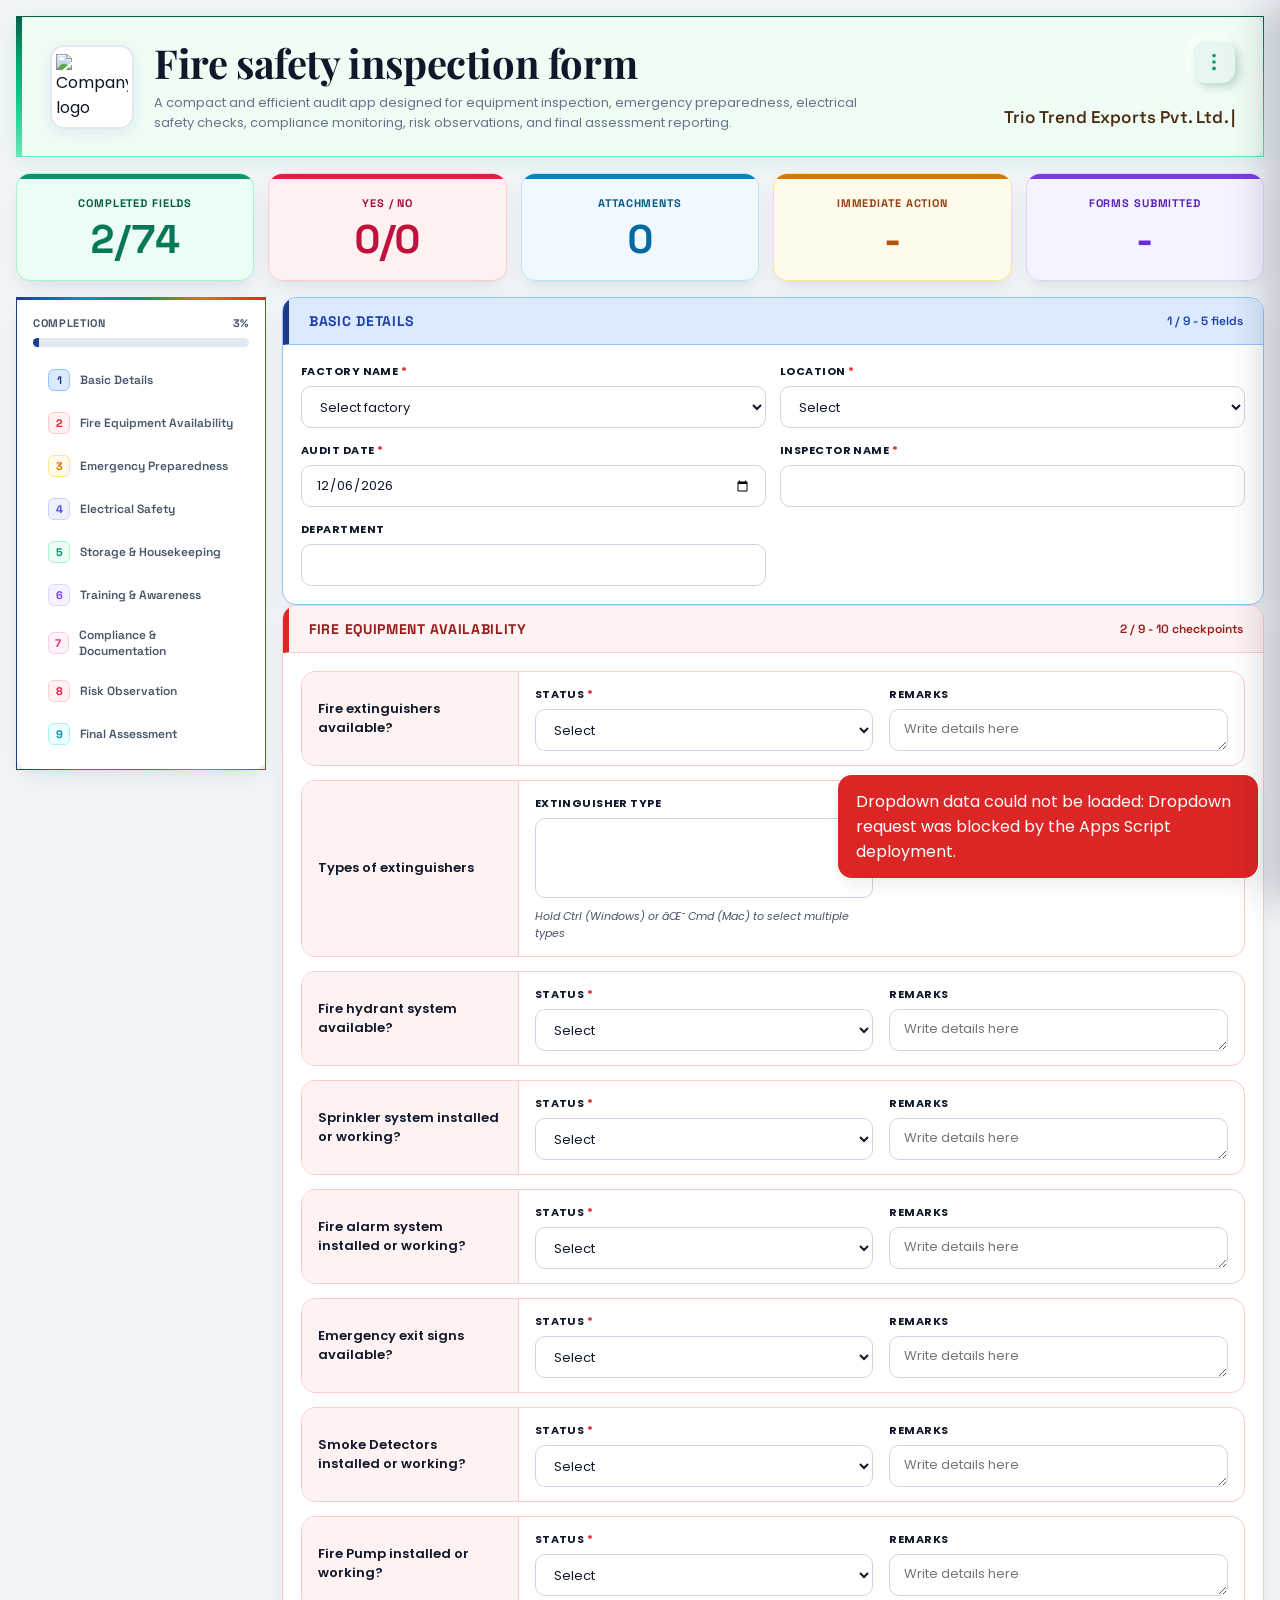
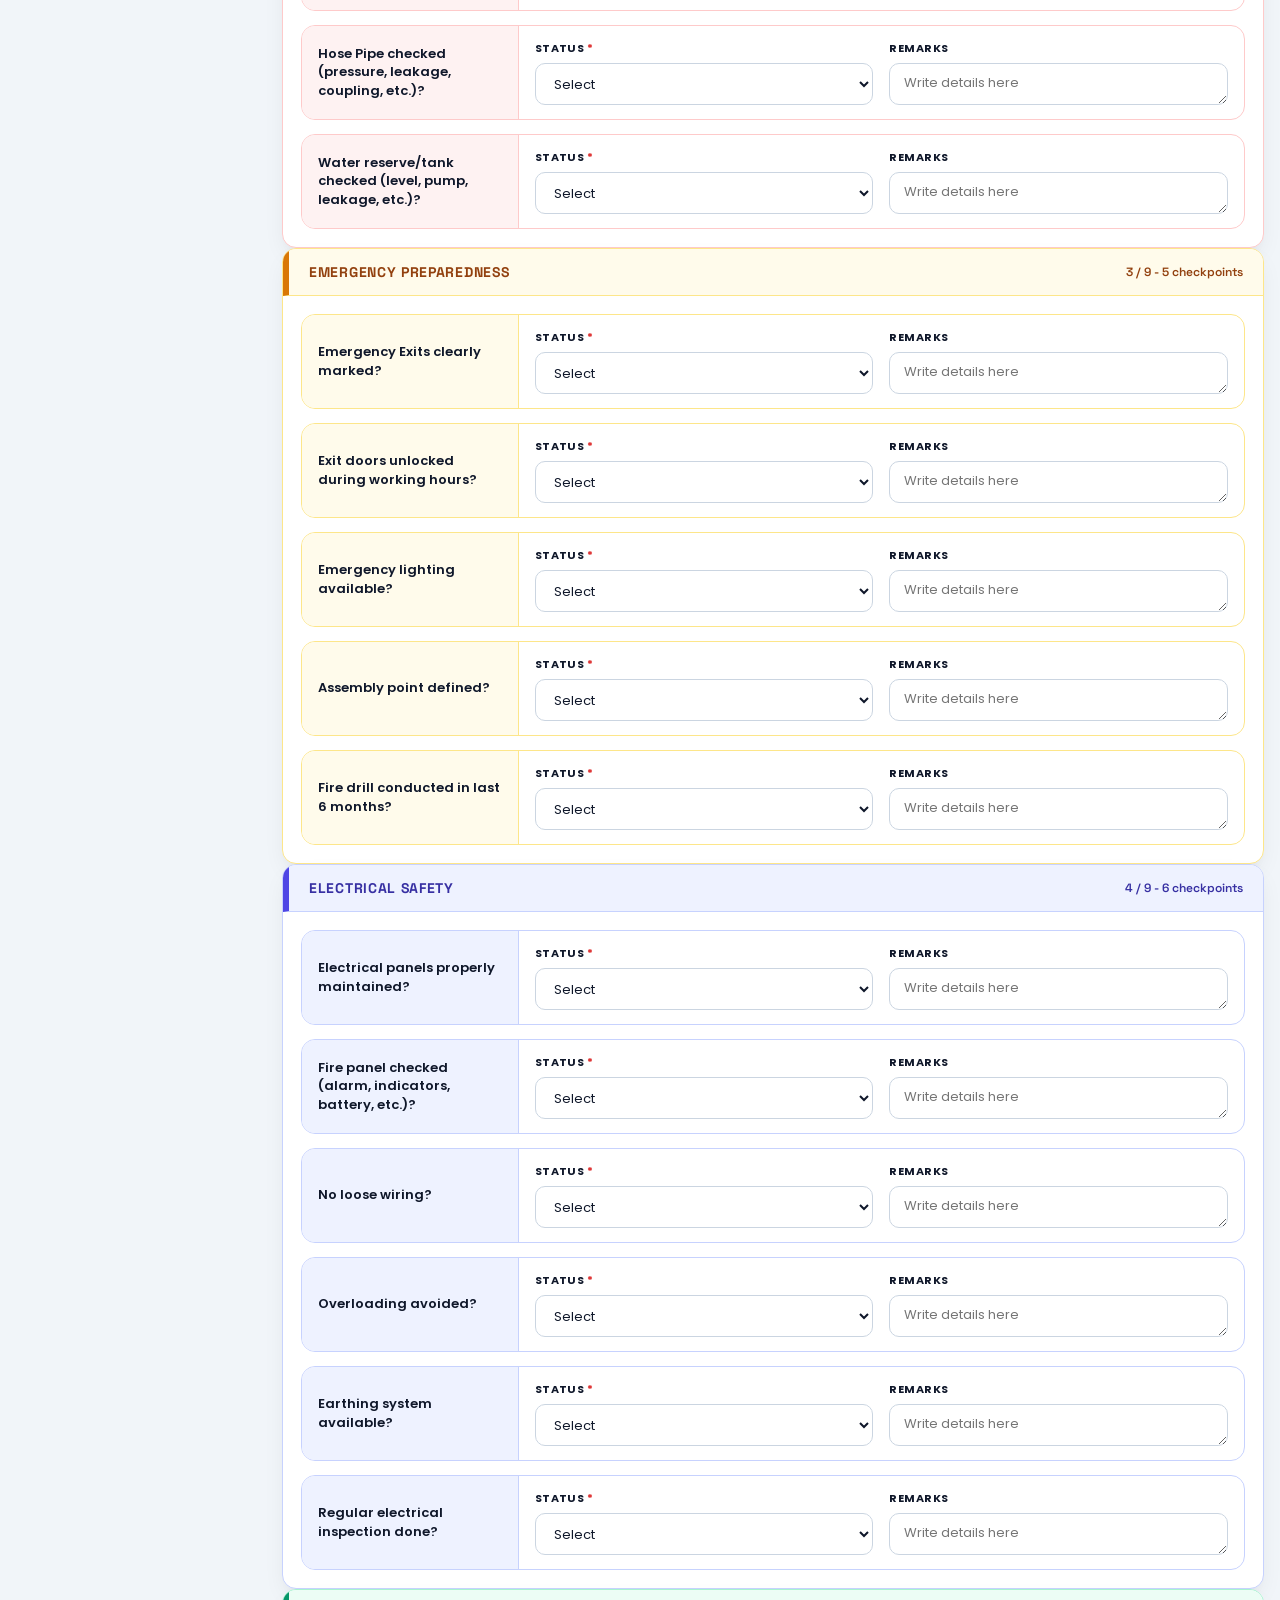
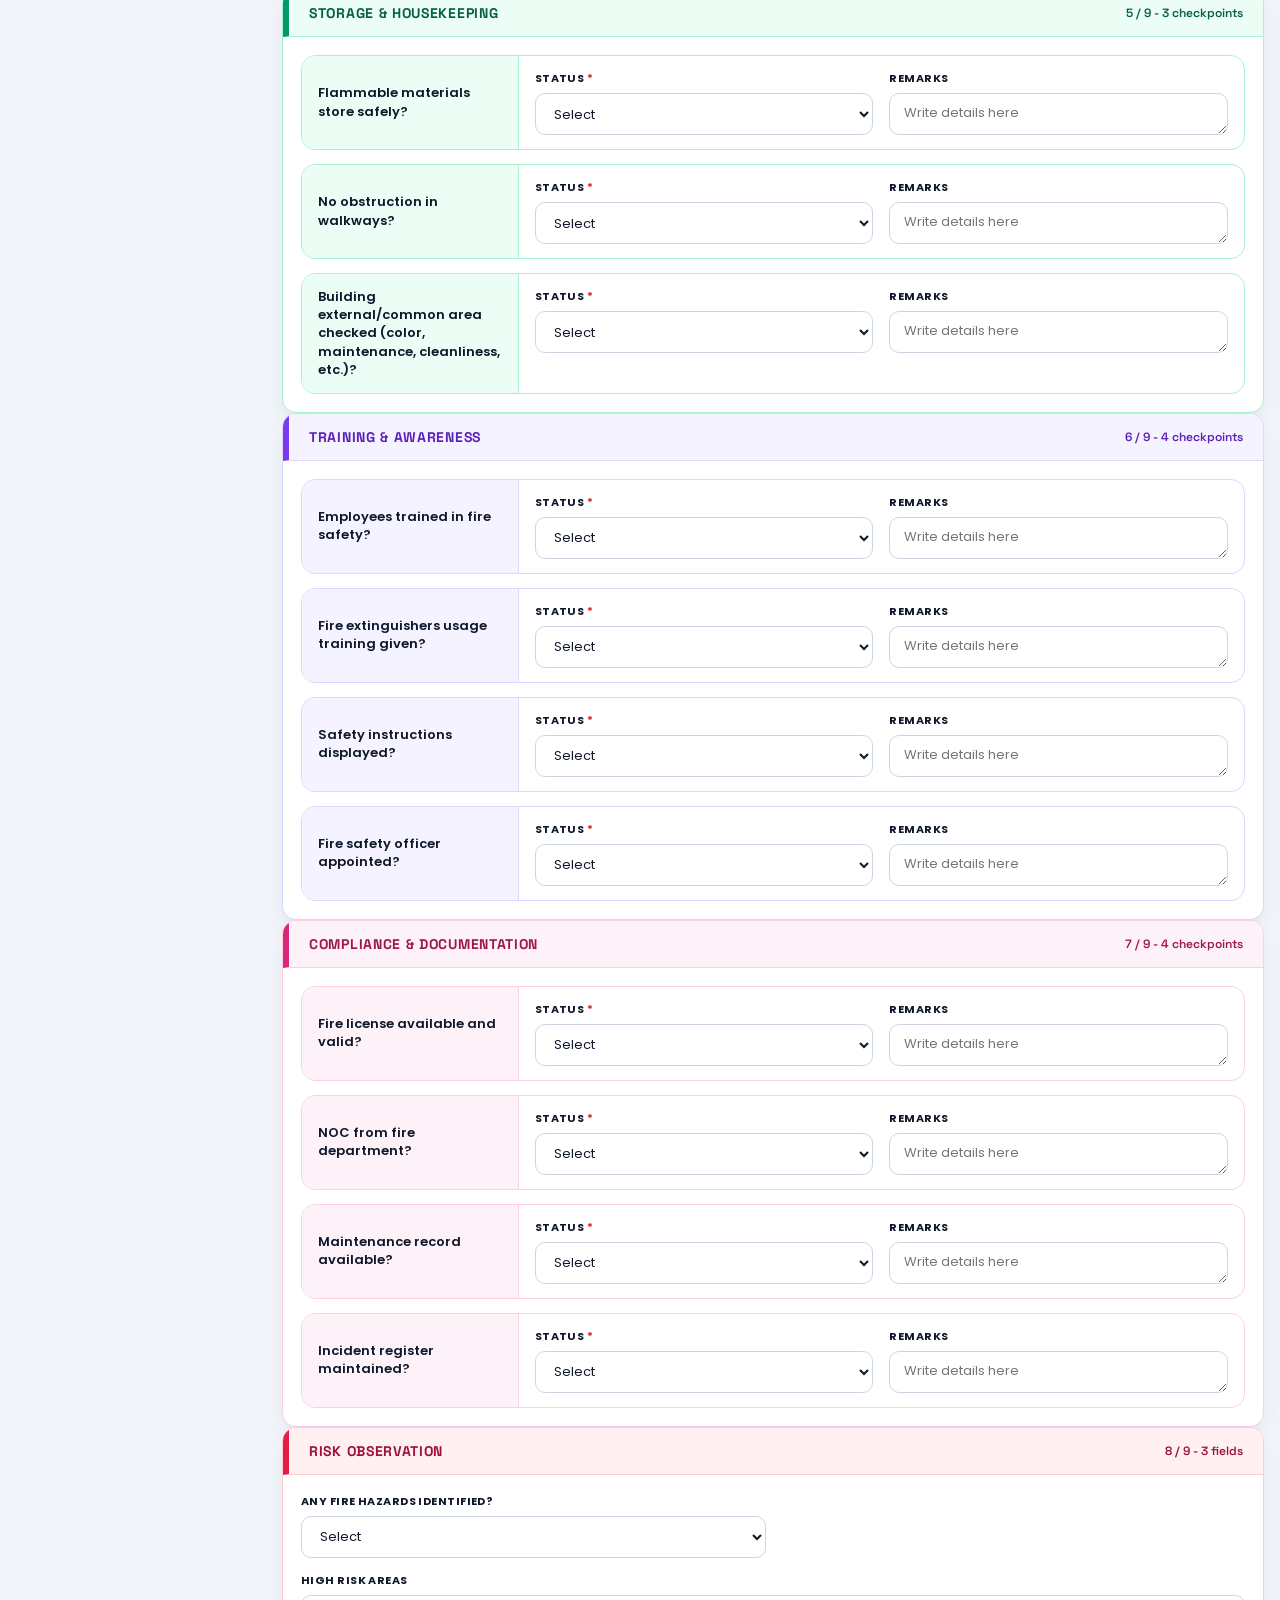
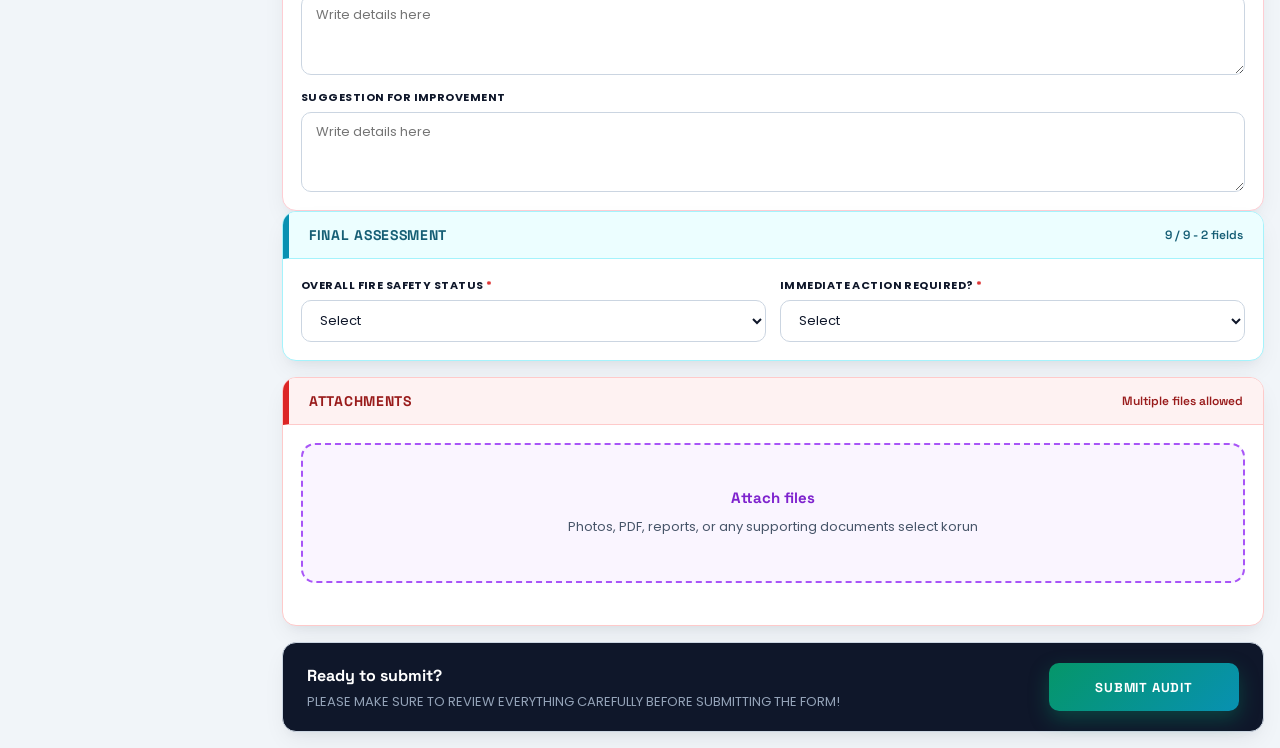
==== index.html @ 9450ce65 "Add files via upload" ====
<!DOCTYPE html>
<html lang="en">
<head>
  <base target="_top">
  <meta charset="UTF-8">
  <meta name="viewport" content="width=device-width, initial-scale=1.0">
  <title>Fire Safety Audit</title>
  <link rel="preconnect" href="https://fonts.googleapis.com">
  <link rel="preconnect" href="https://fonts.gstatic.com" crossorigin>
  <link rel="dns-prefetch" href="https://script.google.com">
  <link href="https://fonts.googleapis.com/css2?family=Playfair+Display:wght@700;800&family=Poppins:wght@400;500;600&family=Space+Grotesk:wght@500;600;700&display=swap" rel="stylesheet" media="print" onload="this.media='all'">
  <noscript><link href="https://fonts.googleapis.com/css2?family=Playfair+Display:wght@700;800&family=Poppins:wght@400;500;600&family=Space+Grotesk:wght@500;600;700&display=swap" rel="stylesheet"></noscript>
  <link rel="stylesheet" href="style.css">
  <link rel="stylesheet" href="neomorphic-report.css">
</head>
<body>
<div id="appLoader" class="app-loader">
  <div class="app-loader-inner">
    <img src="https://res.cloudinary.com/dnrgcigsj/image/upload/v1776343593/Screenshot_2026-03-06_181454-removebg-preview_hixdkx.png" alt="" class="app-loader-logo">
    <div class="app-loader-spinner"></div>
    <div class="app-loader-text">Loading&hellip;</div>
  </div>
</div>

<div id="pdfModal" class="pdf-modal hidden">

  <div class="pdf-box">

    <div class="pdf-head">
      <div class="pdf-title-block">
        <span class="pdf-head-icon">
          <svg viewBox="0 0 24 24" width="20" height="20" fill="none" stroke="currentColor" stroke-width="2" stroke-linecap="round" stroke-linejoin="round">
            <path d="M14 2H6a2 2 0 0 0-2 2v16a2 2 0 0 0 2 2h12a2 2 0 0 0 2-2V8z"/><polyline points="14 2 14 8 20 8"/>
            <line x1="9" y1="13" x2="15" y2="13"/><line x1="9" y1="17" x2="15" y2="17"/>
          </svg>
        </span>
        <div>
          <h3>Recent PDFs</h3>
          <p>Browse, download or remove saved audit reports</p>
        </div>
      </div>

      <div class="pdf-head-actions">
        <span class="pdf-updated-at" id="pdfUpdatedAt"></span>
        <button class="pdf-refresh-btn" id="pdfRefreshBtn" onclick="manualPdfRefresh()" title="Refresh now">
          <svg viewBox="0 0 24 24" fill="none" stroke="currentColor" stroke-width="2.2" stroke-linecap="round" stroke-linejoin="round" style="width:18px;height:18px;"><polyline points="23 4 23 10 17 10"/><polyline points="1 20 1 14 7 14"/><path d="M3.51 9a9 9 0 0 1 14.85-3.36L23 10M1 14l4.64 4.36A9 9 0 0 0 20.49 15"/></svg>
        </button>
        <button class="pdf-close" onclick="closePdfModal()" title="Close">
          <svg viewBox="0 0 24 24" width="20" height="20">
            <path
              d="M18 6L6 18M6 6l12 12"
              stroke="currentColor"
              stroke-width="2"
              stroke-linecap="round"
            />
          </svg>
        </button>
      </div>
    </div>

    <div class="pdf-toolbar">

      <div class="pdf-search">

        <svg viewBox="0 0 24 24" width="18" height="18">
          <path
            d="M21 21l-4.35-4.35"
            stroke="currentColor"
            stroke-width="2"
            fill="none"
            stroke-linecap="round"
          />
          <circle
            cx="11"
            cy="11"
            r="6"
            stroke="currentColor"
            stroke-width="2"
            fill="none"
          />
        </svg>

        <input
          type="text"
          id="pdfSearch"
          placeholder="Search by file or factory"
        />

      </div>

      <input type="date" id="pdfFromDate">
      <input type="date" id="pdfToDate">

      <button class="pdf-filter-btn" onclick="filterPdfList()">

        <svg viewBox="0 0 24 24" width="18" height="18">
          <path
            d="M4 5h16l-6 7v6l-4 2v-8z"
            fill="currentColor"
          />
        </svg>

        Filter

      </button>

    </div>

    <div class="pdf-table-head">

      <div>PDF Name</div>
      <div>Factory</div>
      <div>Created On</div>
      <div>Action</div>

    </div>

    <div id="pdfList"></div>



  </div>

</div>

<div id="rptModal" class="rpt-modal hidden">
  <div class="rpt-box">
    <!-- Head -->
    <div class="rpt-head">
      <div class="rpt-title-block">
        <div class="rpt-icon-wrap">
          <svg viewBox="0 0 24 24" fill="none" stroke="currentColor" stroke-width="2" stroke-linecap="round" stroke-linejoin="round">
            <path d="M14 2H6a2 2 0 0 0-2 2v16a2 2 0 0 0 2 2h12a2 2 0 0 0 2-2V8z"/><polyline points="14 2 14 8 20 8"/>
            <line x1="16" y1="13" x2="8" y2="13"/><line x1="16" y1="17" x2="8" y2="17"/><polyline points="10 9 9 9 8 9"/>
          </svg>
        </div>
        <div>
          <h3>Audit Report Dashboard</h3>
          <p>Track audit status and follow-ups</p>
        </div>
      </div>
      <div class="rpt-head-actions">
        <span class="rpt-updated-at" id="rptUpdatedAt"></span>
        <button class="rpt-refresh-btn" id="rptRefreshBtn" onclick="manualRptRefresh()" title="Refresh now">
          <svg viewBox="0 0 24 24" fill="none" stroke="currentColor" stroke-width="2.2" stroke-linecap="round" stroke-linejoin="round" style="width:19px;height:19px;"><polyline points="23 4 23 10 17 10"/><polyline points="1 20 1 14 7 14"/><path d="M3.51 9a9 9 0 0 1 14.85-3.36L23 10M1 14l4.64 4.36A9 9 0 0 0 20.49 15"/></svg>
        </button>
        <button class="rpt-export-btn" onclick="exportRptExcel()" title="Export to Excel">
          <svg viewBox="0 0 24 24" fill="none" stroke="currentColor" stroke-width="2" stroke-linecap="round" stroke-linejoin="round" style="width:20px;height:20px;"><path d="M14 2H6a2 2 0 0 0-2 2v16a2 2 0 0 0 2 2h12a2 2 0 0 0 2-2V8z"/><polyline points="14 2 14 8 20 8"/><line x1="12" y1="18" x2="12" y2="12"/><line x1="9" y1="15" x2="15" y2="15"/></svg>
        </button>
        <button class="rpt-close-btn" onclick="closeRptModal()" title="Close">
          <svg viewBox="0 0 24 24" width="16" height="16" fill="none" stroke="currentColor" stroke-width="2.5" stroke-linecap="round"><path d="M18 6L6 18M6 6l12 12"/></svg>
        </button>
      </div>
    </div>

    <!-- Filters -->
    <div class="rpt-filters">
      <div class="rpt-filter-group">
        <label>Status Filter</label>
        <select id="rptStatus">
          <option value="all">All Status</option>
          <option value="Pending">Pending</option>
          <option value="Complete">Complete</option>
        </select>
      </div>
      <div class="rpt-filter-group">
        <label>Date From</label>
        <input type="date" id="rptFromDate">
      </div>
      <div class="rpt-filter-group">
        <label>Date To</label>
        <input type="date" id="rptToDate">
      </div>
      <div class="rpt-filter-group">
        <label>Month</label>
        <select id="rptMonth"><option value="">All Months</option></select>
      </div>
      <div class="rpt-filter-actions">
        <button class="rpt-apply-btn" onclick="applyRptFilter()">
          <svg viewBox="0 0 24 24" fill="none" stroke="currentColor" stroke-width="2" stroke-linecap="round"><polygon points="22 3 2 3 10 12.46 10 19 14 21 14 12.46 22 3"/></svg>
          Apply Filter
        </button>
        <button class="rpt-reset-btn" onclick="resetRptFilter()">
          <svg viewBox="0 0 24 24" fill="none" stroke="currentColor" stroke-width="2" stroke-linecap="round"><polyline points="1 4 1 10 7 10"/><path d="M3.51 15a9 9 0 1 0 .49-3.6"/></svg>
          Reset
        </button>
      </div>
    </div>

    <!-- KPI Cards -->
    <div class="rpt-kpi-row">
      <div class="rpt-kpi rpt-kpi-total rpt-kpi-clickable" onclick="openRptKpiDrill('total')" tabindex="0" role="button" onkeydown="if(event.key==='Enter'||event.key===' '){event.preventDefault();openRptKpiDrill('total');}">
        <div class="rpt-kpi-icon"><svg viewBox="0 0 24 24" fill="none" stroke="#fff" stroke-width="2" stroke-linecap="round"><rect x="8" y="2" width="8" height="4" rx="1"/><path d="M16 4h2a2 2 0 0 1 2 2v14a2 2 0 0 1-2 2H6a2 2 0 0 1-2-2V6a2 2 0 0 1 2-2h2"/><line x1="9" y1="12" x2="15" y2="12"/><line x1="9" y1="16" x2="15" y2="16"/></svg></div>
        <div><div class="rpt-kpi-val" id="rptKpiTotal">0</div><div class="rpt-kpi-lbl">Total Records</div></div>
      </div>
      <div class="rpt-kpi rpt-kpi-pending rpt-kpi-clickable" onclick="openRptKpiDrill('pending')" tabindex="0" role="button" onkeydown="if(event.key==='Enter'||event.key===' '){event.preventDefault();openRptKpiDrill('pending');}">
        <div class="rpt-kpi-icon"><svg viewBox="0 0 24 24" fill="none" stroke="#fff" stroke-width="2" stroke-linecap="round"><circle cx="12" cy="12" r="10"/><polyline points="12 6 12 12 16 14"/></svg></div>
        <div><div class="rpt-kpi-val" id="rptKpiPending">0</div><div class="rpt-kpi-lbl">Pending</div></div>
      </div>
      <div class="rpt-kpi rpt-kpi-complete rpt-kpi-clickable" onclick="openRptKpiDrill('complete')" tabindex="0" role="button" onkeydown="if(event.key==='Enter'||event.key===' '){event.preventDefault();openRptKpiDrill('complete');}">
        <div class="rpt-kpi-icon"><svg viewBox="0 0 24 24" fill="none" stroke="#fff" stroke-width="2" stroke-linecap="round"><circle cx="12" cy="12" r="10"/><polyline points="9 12 11 14 15 10"/></svg></div>
        <div><div class="rpt-kpi-val" id="rptKpiComplete">0</div><div class="rpt-kpi-lbl">Complete</div></div>
      </div>
      <div class="rpt-kpi rpt-kpi-elapsed rpt-kpi-clickable" onclick="openRptKpiDrill('elapsed')" tabindex="0" role="button" onkeydown="if(event.key==='Enter'||event.key===' '){event.preventDefault();openRptKpiDrill('elapsed');}">
        <div class="rpt-kpi-icon"><svg viewBox="0 0 24 24" fill="none" stroke="#fff" stroke-width="2" stroke-linecap="round"><rect x="3" y="4" width="18" height="18" rx="2"/><line x1="16" y1="2" x2="16" y2="6"/><line x1="8" y1="2" x2="8" y2="6"/><line x1="3" y1="10" x2="21" y2="10"/></svg></div>
        <div><div class="rpt-kpi-val" id="rptKpiElapsed">-</div><div class="rpt-kpi-lbl">Today Elapsed (Avg)</div></div>
      </div>
    </div>

    <!-- Table -->
    <div class="rpt-table-wrap">
      <table class="rpt-table">
        <thead>
          <tr>
            <th style="width:42px;">#</th>
            <th onclick="sortRpt('isoDate')" data-col="isoDate">Audit Date <span class="sicon">&#x2195;</span></th>
            <th onclick="sortRpt('unit')" data-col="unit">Unit <span class="sicon">&#x2195;</span></th>
            <th onclick="sortRpt('location')" data-col="location">Location <span class="sicon">&#x2195;</span></th>
            <th onclick="sortRpt('fileLink')" data-col="fileLink">Attached file Link <span class="sicon">&#x2195;</span></th>
            <th onclick="sortRpt('remarks')" data-col="remarks">Remarks <span class="sicon">&#x2195;</span></th>
            <th onclick="sortRpt('status')" data-col="status">STATUS <span class="sicon">&#x2195;</span></th>
            <th style="width:70px;text-align:center;">Action</th>
            <th onclick="sortRpt('actualDate')" data-col="actualDate">Actual Date <span class="sicon">&#x2195;</span></th>
          </tr>
        </thead>
        <tbody id="rptTableBody">
          <tr><td colspan="9" style="text-align:center;padding:30px;color:#6b7280;">No data loaded.</td></tr>
        </tbody>
      </table>
    </div>

    <!-- Footer -->
    <div class="rpt-footer">
      <div class="rpt-showing" id="rptShowing">Showing 0 entries</div>
      <div class="rpt-pages" id="rptPages"></div>
    </div>
  </div>
</div>
  <div id="dailyModal" class="daily-modal hidden">
    <div class="daily-box">
      <div class="daily-head">
        <div class="daily-head-top">
          <div class="daily-title-block">
            <div class="daily-icon-wrap">
              <svg viewBox="0 0 24 24" width="20" height="20" fill="none" stroke="currentColor" stroke-width="2" stroke-linecap="round" stroke-linejoin="round">
                <circle cx="12" cy="12" r="10"/><polyline points="12 6 12 12 16 14"/>
              </svg>
            </div>
            <div>
              <h3 id="dailyModalTitle">Daily Task</h3>
              <p>Sign in, log your floor round, sign out</p>
            </div>
          </div>
          <div class="daily-head-actions">
            <div class="daily-head-actions-row">
              <button class="daily-mail-btn hidden" id="dailyMailBtn" type="button" onclick="openMailConfirm()" title="Mail Observation" aria-label="Mail Observation">
                <svg viewBox="0 0 24 24" width="18" height="18" fill="none" stroke="currentColor" stroke-width="2" stroke-linecap="round" stroke-linejoin="round"><rect x="2" y="4" width="20" height="16" rx="2"/><path d="m22 7-8.97 5.7a1.94 1.94 0 0 1-2.06 0L2 7"/></svg>
              </button>
              <button class="daily-report-btn" id="dailyReportBtn" type="button" onclick="openDailyReportView()" title="Daily Task Report" aria-label="Daily Task Report">
                <svg viewBox="0 0 24 24" width="18" height="18" fill="none" stroke="currentColor" stroke-width="2" stroke-linecap="round" stroke-linejoin="round"><path d="M14 2H6a2 2 0 0 0-2 2v16a2 2 0 0 0 2 2h12a2 2 0 0 0 2-2V8z"/><polyline points="14 2 14 8 20 8"/><line x1="9" y1="13" x2="15" y2="13"/><line x1="9" y1="17" x2="15" y2="17"/></svg>
              </button>
              <button class="daily-close-btn" type="button" onclick="closeDailyModal()" title="Close" aria-label="Close Daily Task">
                <svg viewBox="0 0 24 24" width="16" height="16" fill="none" stroke="currentColor" stroke-width="2.5" stroke-linecap="round"><path d="M18 6L6 18M6 6l12 12"/></svg>
              </button>
              <button class="daily-signout-icon-btn hidden" id="dailySignOutBtn" type="button" onclick="dailySignOut()" title="Sign Out" aria-label="Sign Out">
              <svg viewBox="0 0 24 24" width="18" height="18" fill="none" stroke="currentColor" stroke-width="2" stroke-linecap="round" stroke-linejoin="round"><path d="M9 21H5a2 2 0 0 1-2-2V5a2 2 0 0 1 2-2h4"/><polyline points="16 17 21 12 16 7"/><line x1="21" y1="12" x2="9" y2="12"/></svg>
              </button>
            </div>
          </div>
        </div>

        <div class="daily-stats-row" id="dailyStatsRow">
          <div class="daily-stat">
            <span class="daily-stat-icon">
              <svg viewBox="0 0 24 24" width="15" height="15" fill="none" stroke="currentColor" stroke-width="2" stroke-linecap="round" stroke-linejoin="round"><path d="M3 21h18"/><path d="M6 21V7a1 1 0 0 1 1-1h4a1 1 0 0 1 1 1v14"/><path d="M14 21V4a1 1 0 0 1 1-1h4a1 1 0 0 1 1 1v17"/><path d="M9 9h.01M9 13h.01M9 17h.01M17 7h.01M17 11h.01M17 15h.01"/></svg>
            </span>
            <span class="daily-stat-val" id="dailyStatFactories">–</span>
            <span class="daily-stat-lbl">Factories visited today</span>
          </div>
          <div class="daily-stat">
            <span class="daily-stat-icon">
              <svg viewBox="0 0 24 24" width="15" height="15" fill="none" stroke="currentColor" stroke-width="2" stroke-linecap="round" stroke-linejoin="round"><circle cx="12" cy="12" r="9"/><polyline points="12 7 12 12 15.5 14"/></svg>
            </span>
            <span class="daily-stat-val" id="dailyStatTime">–</span>
            <span class="daily-stat-lbl">Total time worked today</span>
          </div>
        </div>
      </div>

      <div class="daily-body" id="dailyBodyMain">
        <div class="daily-signin-wrap" id="dailySigninWrap">
          <button class="daily-badge daily-badge-in" id="dailySignInBtn" type="button" onclick="dailySignIn()">
            <svg viewBox="0 0 24 24" width="18" height="18" fill="none" stroke="currentColor" stroke-width="2" stroke-linecap="round" stroke-linejoin="round"><path d="M15 3h4a2 2 0 0 1 2 2v14a2 2 0 0 1-2 2h-4"/><polyline points="10 17 15 12 10 7"/><line x1="15" y1="12" x2="3" y2="12"/></svg>
            Sign In
          </button>
          <p class="daily-hint">Tap Sign In to start your floor round.</p>
        </div>

        <div class="daily-form hidden" id="dailyFormWrap">
          <div class="daily-form-grid">
            <div class="daily-field">
              <label for="dailyUnit">Unit</label>
              <select id="dailyUnit" data-type="factory">
                <option value="">Select unit...</option>
              </select>
            </div>
            <div class="daily-field">
              <label for="dailyFloor">Floor</label>
              <select id="dailyFloor">
                <option value="">Select floor...</option>
              </select>
            </div>
            <div class="daily-field daily-field-full">
              <label for="dailyObservation">Observation Area</label>
              <textarea id="dailyObservation" rows="3" placeholder="What did you observe on this round?"></textarea>
            </div>
            <div class="daily-field">
              <label for="dailyPriority">Priority</label>
              <select id="dailyPriority">
                <option value="">Select priority...</option>
                <option value="High">High</option>
                <option value="Medium">Medium</option>
                <option value="Low">Low</option>
              </select>
            </div>
            <div class="daily-field">
              <label>Attachments</label>
              <div class="daily-attach-wrap">
                <button type="button" class="daily-attach-trigger" id="dailyAttachTrigger" onclick="toggleDailyAttachMenu(event)">
                  <svg viewBox="0 0 24 24" width="17" height="17" fill="none" stroke="currentColor" stroke-width="2" stroke-linecap="round" stroke-linejoin="round"><path d="M21.44 11.05l-9.19 9.19a6 6 0 0 1-8.49-8.49l9.19-9.19a4 4 0 0 1 5.66 5.66l-9.2 9.19a2 2 0 0 1-2.83-2.83l8.49-8.48"/></svg>
                  Add Attachment
                </button>
                <div class="daily-attach-menu hidden" id="dailyAttachMenu">
                  <button type="button" onclick="triggerDailyAttachChoose()">
                    <svg viewBox="0 0 24 24" width="16" height="16" fill="none" stroke="currentColor" stroke-width="2" stroke-linecap="round" stroke-linejoin="round"><rect x="3" y="3" width="18" height="18" rx="2"/><circle cx="8.5" cy="8.5" r="1.5"/><path d="M21 15l-5-5L5 21"/></svg>
                    Choose Photo
                  </button>
                  <button type="button" onclick="triggerDailyAttachCamera()">
                    <svg viewBox="0 0 24 24" width="16" height="16" fill="none" stroke="currentColor" stroke-width="2" stroke-linecap="round" stroke-linejoin="round"><path d="M23 19a2 2 0 0 1-2 2H3a2 2 0 0 1-2-2V8a2 2 0 0 1 2-2h4l2-3h6l2 3h4a2 2 0 0 1 2 2z"/><circle cx="12" cy="13" r="4"/></svg>
                    Take Photo
                  </button>
                </div>
                <input type="file" id="dailyAttachChooseInput" accept="image/*" multiple hidden onchange="handleDailyAttachFiles(event)">
                <input type="file" id="dailyAttachCameraInput" accept="image/*" capture="environment" hidden onchange="handleDailyAttachFiles(event)">
              </div>
              <div class="daily-attach-list" id="dailyAttachList"></div>
            </div>
          </div>
        </div>
      </div>

      <div class="daily-report hidden" id="dailyReportView">
        <div class="daily-report-toolbar">
          <button class="daily-report-back" type="button" onclick="closeDailyReportView()">
            <svg viewBox="0 0 24 24" width="16" height="16" fill="none" stroke="currentColor" stroke-width="2" stroke-linecap="round" stroke-linejoin="round"><line x1="19" y1="12" x2="5" y2="12"/><polyline points="12 19 5 12 12 5"/></svg>
            Back
          </button>
          <input type="date" id="dailyRptFrom">
          <input type="date" id="dailyRptTo">
          <select id="dailyRptFactory">
            <option value="">All Factories</option>
          </select>
          <button class="daily-report-apply" type="button" onclick="applyDailyReportFilter()">Apply</button>
          <button class="daily-report-reset" type="button" onclick="resetDailyReportFilter()">Reset</button>
          <button class="rpt-refresh-btn" id="dailyRptRefreshBtn" type="button" onclick="manualDailyReportRefresh()" title="Refresh now">
            <svg viewBox="0 0 24 24" fill="none" stroke="currentColor" stroke-width="2.2" stroke-linecap="round" stroke-linejoin="round" style="width:18px;height:18px;"><polyline points="23 4 23 10 17 10"/><polyline points="1 20 1 14 7 14"/><path d="M3.51 9a9 9 0 0 1 14.85-3.36L23 10M1 14l4.64 4.36A9 9 0 0 0 20.49 15"/></svg>
          </button>

          <div class="daily-report-export">
            <button class="daily-export-btn daily-export-pdf" type="button" onclick="downloadDailyReportPdf()" title="Download PDF">
              <svg viewBox="0 0 24 24" width="16" height="16" fill="none" stroke="currentColor" stroke-width="2" stroke-linecap="round" stroke-linejoin="round"><path d="M14 2H6a2 2 0 0 0-2 2v16a2 2 0 0 0 2 2h12a2 2 0 0 0 2-2V8z"/><polyline points="14 2 14 8 20 8"/></svg>
              PDF
            </button>
            <button class="daily-export-btn daily-export-excel" type="button" onclick="downloadDailyReportExcel()" title="Download Excel">
              <svg viewBox="0 0 24 24" width="16" height="16" fill="none" stroke="currentColor" stroke-width="2" stroke-linecap="round" stroke-linejoin="round"><path d="M14 2H6a2 2 0 0 0-2 2v16a2 2 0 0 0 2 2h12a2 2 0 0 0 2-2V8z"/><polyline points="14 2 14 8 20 8"/></svg>
              Excel
            </button>
          </div>
        </div>

        <div class="daily-report-kpis">
          <div class="daily-rpt-kpi daily-rpt-kpi-clickable" onclick="openDailyKpiDrill('total')" tabindex="0" role="button" onkeydown="if(event.key==='Enter'||event.key===' '){event.preventDefault();openDailyKpiDrill('total');}">
            <div class="daily-rpt-kpi-val" id="dailyRptKpiTotal">0</div>
            <div class="daily-rpt-kpi-lbl">Total Visits</div>
          </div>
          <div class="daily-rpt-kpi daily-rpt-kpi-clickable" onclick="openDailyKpiDrill('factories')" tabindex="0" role="button" onkeydown="if(event.key==='Enter'||event.key===' '){event.preventDefault();openDailyKpiDrill('factories');}">
            <div class="daily-rpt-kpi-val" id="dailyRptKpiFactories">0</div>
            <div class="daily-rpt-kpi-lbl">Factories</div>
          </div>
          <div class="daily-rpt-kpi daily-rpt-kpi-clickable" onclick="openDailyKpiDrill('time')" tabindex="0" role="button" onkeydown="if(event.key==='Enter'||event.key===' '){event.preventDefault();openDailyKpiDrill('time');}">
            <div class="daily-rpt-kpi-val" id="dailyRptKpiTime">00:00:00</div>
            <div class="daily-rpt-kpi-lbl">Total Time</div>
          </div>
          <div class="daily-rpt-kpi daily-rpt-kpi-pending daily-rpt-kpi-clickable" onclick="openDailyKpiDrill('pending')" tabindex="0" role="button" onkeydown="if(event.key==='Enter'||event.key===' '){event.preventDefault();openDailyKpiDrill('pending');}">
            <div class="daily-rpt-kpi-val" id="dailyRptKpiPending">0</div>
            <div class="daily-rpt-kpi-lbl">Action Pending</div>
          </div>
        </div>

        <div class="daily-report-table-wrap">
          <table class="daily-report-table">
            <thead>
              <tr>
                <th>Date</th>
                <th>Unit</th>
                <th>Floor</th>
                <th>Observation Area</th>
                <th>Priority</th>
                <th>Sign In</th>
                <th>Sign Out</th>
                <th>Duration</th>
                <th>Attachments</th>
                <th>Remarks</th>
                <th>Action</th>
                <th>Timestamp</th>
              </tr>
            </thead>
            <tbody id="dailyReportBody">
              <tr><td colspan="12" style="text-align:center;padding:24px;color:#6b7280;">No data loaded.</td></tr>
            </tbody>
          </table>
        </div>
      </div>
    </div>
  </div>

  <!-- ─── Mail Confirm Dialog ─────────────────────────────────────── -->
  <!-- Scoped green theme for the mail confirm/compose UI + custom To/CC
       multi-select widget. Kept inline here (rather than in style.css) so it
       always applies regardless of what's already defined there. -->
  <style>
    /* ── Confirm & compose chrome: green theme ───────────────────────── */
    .mail-confirm-icon-wrap { color: #16a34a; }
    .mail-confirm-yes {
      background: linear-gradient(135deg, #22c55e, #15803d) !important;
      border-color: #15803d !important;
    }
    .mail-compose-header {
      background: linear-gradient(135deg, #22c55e, #15803d) !important;
    }
    .mail-compose-logo-wrap { color: #ffffff; }
    .mail-send-btn {
      background: linear-gradient(135deg, #22c55e, #15803d) !important;
      border-color: #15803d !important;
    }
    .mail-field-label { color: #15803d; }

    /* ── To / CC multi-select widget ─────────────────────────────────── */
    .mail-multiselect { position: relative; width: 100%; }
    .mail-multiselect-trigger {
      display: flex; align-items: center; justify-content: space-between;
      width: 100%; gap: 8px; padding: 8px 12px; box-sizing: border-box;
      border: 1px solid #bbf7d0; border-radius: 8px; background: #f0fdf4;
      color: #14532d; font-size: 13.5px; font-family: inherit; cursor: pointer;
      text-align: left;
    }
    .mail-multiselect-trigger:hover { border-color: #4ade80; }
    .mail-multiselect-chips {
      overflow: hidden; text-overflow: ellipsis; white-space: nowrap;
      flex: 1;
    }
    .mail-multiselect-caret { flex-shrink: 0; color: #16a34a; }
    .mail-multiselect-panel {
      position: absolute; top: calc(100% + 6px); left: 0; right: 0; z-index: 40;
      background: #ffffff; border: 1px solid #bbf7d0; border-radius: 10px;
      box-shadow: 0 10px 30px rgba(21, 128, 61, 0.18);
      max-height: 220px; overflow-y: auto; padding: 6px;
    }
    .mail-multiselect-panel.hidden { display: none; }
    .mail-multiselect-option {
      display: flex; align-items: center; gap: 10px; padding: 8px 10px;
      border-radius: 6px; cursor: pointer; font-size: 13px; color: #1f2937;
    }
    .mail-multiselect-option:hover { background: #f0fdf4; }
    .mail-multiselect-option input[type="checkbox"] {
      -webkit-appearance: none; -moz-appearance: none; appearance: none;
      box-sizing: border-box !important;
      flex: 0 0 16px !important;
      width: 16px !important; height: 16px !important;
      min-width: 16px !important; min-height: 16px !important;
      max-width: 16px !important; max-height: 16px !important;
      padding: 0 !important; margin: 0 !important;
      border: 1.5px solid #86efac; border-radius: 4px; background: #ffffff;
      cursor: pointer; position: relative; transition: background .15s ease, border-color .15s ease;
    }
    .mail-multiselect-option input[type="checkbox"]:checked {
      background: #16a34a; border-color: #16a34a;
    }
    .mail-multiselect-option input[type="checkbox"]:checked::after {
      content: ''; position: absolute; left: 4px; top: 1px;
      width: 4px; height: 8px; border: solid #ffffff; border-width: 0 2px 2px 0;
      transform: rotate(45deg);
    }
    .mail-multiselect-empty { padding: 10px; font-size: 13px; color: #9ca3af; }
  </style>

  <div class="mail-confirm-overlay hidden" id="mailConfirmOverlay" onclick="if(event.target===this)closeMailConfirm()">
    <div class="mail-confirm-box">
      <div class="mail-confirm-icon-wrap">
        <svg viewBox="0 0 24 24" width="28" height="28" fill="none" stroke="currentColor" stroke-width="1.8" stroke-linecap="round" stroke-linejoin="round"><rect x="2" y="4" width="20" height="16" rx="2"/><path d="m22 7-8.97 5.7a1.94 1.94 0 0 1-2.06 0L2 7"/></svg>
      </div>
      <h4 class="mail-confirm-title">Send Observation Mail?</h4>
      <p class="mail-confirm-sub">Your observation details will be prepared as a mail.</p>
      <div class="mail-confirm-btns">
        <button class="mail-confirm-no" type="button" onclick="closeMailConfirm()">No, Cancel</button>
        <button class="mail-confirm-yes" type="button" onclick="openMailCompose()">Yes, Compose</button>
      </div>
    </div>
  </div>

  <!-- ─── Mail Compose Card ─────────────────────────────────────────── -->
  <div class="mail-compose-overlay hidden" id="mailComposeOverlay" onclick="if(event.target===this)closeMailCompose()">
    <div class="mail-compose-card">
      <!-- Card Header -->
      <div class="mail-compose-header">
        <div class="mail-compose-header-left">
          <div class="mail-compose-logo-wrap">
            <svg viewBox="0 0 24 24" width="20" height="20" fill="none" stroke="currentColor" stroke-width="2" stroke-linecap="round" stroke-linejoin="round"><rect x="2" y="4" width="20" height="16" rx="2"/><path d="m22 7-8.97 5.7a1.94 1.94 0 0 1-2.06 0L2 7"/></svg>
          </div>
          <span class="mail-compose-header-title">New Message</span>
        </div>
        <div class="mail-compose-header-right">
          <button class="mail-compose-minimize" type="button" onclick="closeMailCompose()" title="Close" aria-label="Close">
            <svg viewBox="0 0 24 24" width="14" height="14" fill="none" stroke="currentColor" stroke-width="2.5" stroke-linecap="round"><path d="M18 6L6 18M6 6l12 12"/></svg>
          </button>
        </div>
      </div>

      <!-- Mail Fields -->
      <div class="mail-compose-fields">
        <div class="mail-field-row">
          <span class="mail-field-label">To</span>
          <div class="mail-field-value-wrap" style="flex:1;">
            <div class="mail-multiselect" id="mailToMultiselect">
              <button type="button" class="mail-multiselect-trigger" id="mailToTrigger" onclick="toggleRecipientDropdown('to')">
                <span class="mail-multiselect-chips" id="mailToChips">Loading recipients…</span>
                <svg class="mail-multiselect-caret" viewBox="0 0 24 24" width="14" height="14" fill="none" stroke="currentColor" stroke-width="2" stroke-linecap="round" stroke-linejoin="round"><polyline points="6 9 12 15 18 9"/></svg>
              </button>
              <div class="mail-multiselect-panel hidden" id="mailToPanel"></div>
            </div>
          </div>
        </div>
        <div class="mail-field-divider"></div>
        <div class="mail-field-row">
          <span class="mail-field-label">CC</span>
          <div class="mail-field-value-wrap" style="flex:1;">
            <div class="mail-multiselect" id="mailCcMultiselect">
              <button type="button" class="mail-multiselect-trigger" id="mailCcTrigger" onclick="toggleRecipientDropdown('cc')">
                <span class="mail-multiselect-chips" id="mailCcChips">None (optional)</span>
                <svg class="mail-multiselect-caret" viewBox="0 0 24 24" width="14" height="14" fill="none" stroke="currentColor" stroke-width="2" stroke-linecap="round" stroke-linejoin="round"><polyline points="6 9 12 15 18 9"/></svg>
              </button>
              <div class="mail-multiselect-panel hidden" id="mailCcPanel"></div>
            </div>
          </div>
        </div>
        <div class="mail-field-divider"></div>
        <div class="mail-field-row">
          <span class="mail-field-label">Subject</span>
          <div class="mail-field-value-wrap" style="flex:1;">
            <input class="mail-subject-input" id="mailSubjectInput" type="text" readonly>
          </div>
        </div>
      </div>

      <!-- Mail Body -->
      <div class="mail-compose-body-wrap">
        <div class="mail-body-content" id="mailBodyContent">
          <!-- dynamically filled -->
        </div>
      </div>

      <!-- Mail Footer Actions -->
      <div class="mail-compose-footer">
        <div class="mail-compose-footer-left">
          <span class="mail-footer-note">
            <svg viewBox="0 0 24 24" width="13" height="13" fill="none" stroke="currentColor" stroke-width="2" stroke-linecap="round" stroke-linejoin="round"><circle cx="12" cy="12" r="10"/><path d="M12 8v4m0 4h.01"/></svg>
            Sent securely via Fire Audit System
          </span>
        </div>
        <div class="mail-compose-footer-right">
          <button class="mail-send-btn" id="mailSendBtn" type="button" onclick="sendObservationMail()">
            <svg viewBox="0 0 24 24" width="16" height="16" fill="none" stroke="currentColor" stroke-width="2" stroke-linecap="round" stroke-linejoin="round"><path d="m22 2-7 20-4-9-9-4Z"/><path d="M22 2 11 13"/></svg>
            Send
          </button>
        </div>
      </div>
    </div>
  </div>

  <div class="daily-kpi-drill hidden" id="kpiDrillModal" onclick="if(event.target===this) closeKpiDrill()">
    <div class="daily-kpi-drill-box">
      <div class="daily-kpi-drill-head">
        <h4 id="kpiDrillTitle">Details</h4>
        <button class="daily-close-btn" type="button" onclick="closeKpiDrill()" title="Close" aria-label="Close">
          <svg viewBox="0 0 24 24" width="18" height="18" fill="none" stroke="currentColor" stroke-width="2" stroke-linecap="round" stroke-linejoin="round"><line x1="18" y1="6" x2="6" y2="18"/><line x1="6" y1="6" x2="18" y2="18"/></svg>
        </button>
      </div>
      <div class="daily-kpi-drill-table-wrap">
        <table class="daily-kpi-drill-table">
          <thead id="kpiDrillHead"></thead>
          <tbody id="kpiDrillBody"></tbody>
        </table>
      </div>
    </div>
  </div>

  <div class="daily-stopwatch-float hidden" id="dailyStopwatchFloat" title="Daily Task in progress">
    <span class="daily-stopwatch-dot"></span>
    <span id="dailyStopwatchText">00:00:00</span>
  </div>

  <div class="header-more-overlay" id="headerMoreOverlay"></div>
  <aside class="header-more-panel" id="headerMorePanel" aria-hidden="true">
    <div class="header-more-panel-head">
      <span>Menu</span>
      <button type="button" class="header-more-close" id="headerMoreClose" aria-label="Close menu">
        <svg viewBox="0 0 24 24" width="18" height="18" fill="none" stroke="currentColor" stroke-width="2" stroke-linecap="round" stroke-linejoin="round">
          <line x1="18" y1="6" x2="6" y2="18"></line>
          <line x1="6" y1="6" x2="18" y2="18"></line>
        </svg>
      </button>
    </div>

    <div class="header-more-status" id="statusPill" title="Connected">
      <span class="status-dot"></span>
      <span id="statusPillText">Connected</span>
    </div>

    <button class="header-more-item item-theme" id="themeToggle" type="button" aria-label="Toggle dark mode">
      <span class="header-more-icon">
        <svg class="sun-icon" viewBox="0 0 24 24" fill="none" stroke="currentColor" stroke-width="2" stroke-linecap="round" stroke-linejoin="round">
          <circle cx="12" cy="12" r="5"></circle>
          <line x1="12" y1="1" x2="12" y2="3"></line>
          <line x1="12" y1="21" x2="12" y2="23"></line>
          <line x1="4.22" y1="4.22" x2="5.64" y2="5.64"></line>
          <line x1="18.36" y1="18.36" x2="19.78" y2="19.78"></line>
          <line x1="1" y1="12" x2="3" y2="12"></line>
          <line x1="21" y1="12" x2="23" y2="12"></line>
          <line x1="4.22" y1="19.78" x2="5.64" y2="18.36"></line>
          <line x1="18.36" y1="5.64" x2="19.78" y2="4.22"></line>
        </svg>
        <svg class="moon-icon" viewBox="0 0 24 24" fill="none" stroke="currentColor" stroke-width="2" stroke-linecap="round" stroke-linejoin="round">
          <path d="M21 12.79A9 9 0 1 1 11.21 3 7 7 0 0 0 21 12.79z"></path>
        </svg>
      </span>
      <span class="header-more-label">Dark mode</span>
    </button>

    <button class="header-more-item item-pdf" id="pdfBtn" type="button" aria-label="Recent PDFs">
      <span class="header-more-icon">
        <svg viewBox="0 0 24 24" width="20" height="20" fill="none" stroke="currentColor" stroke-width="2" stroke-linecap="round" stroke-linejoin="round">
          <path d="M14 2H6a2 2 0 0 0-2 2v16a2 2 0 0 0 2 2h12a2 2 0 0 0 2-2V8z"></path>
          <polyline points="14 2 14 8 20 8"></polyline>
          <line x1="9" y1="13" x2="15" y2="13"></line>
          <line x1="9" y1="17" x2="15" y2="17"></line>
        </svg>
      </span>
      <span class="header-more-label">Recent PDFs</span>
    </button>

    <button class="header-more-item item-rpt" id="rptBtn" type="button" aria-label="Audit Status Dashboard">
      <span class="header-more-icon">
        <svg viewBox="0 0 24 24" width="20" height="20" fill="none" stroke="currentColor" stroke-width="2" stroke-linecap="round" stroke-linejoin="round">
          <line x1="18" y1="20" x2="18" y2="10"></line>
          <line x1="12" y1="20" x2="12" y2="4"></line>
          <line x1="6" y1="20" x2="6" y2="14"></line>
        </svg>
      </span>
      <span class="header-more-label">Audit Status Dashboard</span>
    </button>

    <button class="header-more-item item-daily" id="dailyBtn" type="button" aria-label="Daily Task">
      <span class="header-more-icon">
        <svg viewBox="0 0 24 24" width="20" height="20" fill="none" stroke="currentColor" stroke-width="2" stroke-linecap="round" stroke-linejoin="round">
          <rect x="3" y="4" width="18" height="18" rx="2"></rect>
          <line x1="16" y1="2" x2="16" y2="6"></line>
          <line x1="8" y1="2" x2="8" y2="6"></line>
          <line x1="3" y1="10" x2="21" y2="10"></line>
          <path d="M8 14l2 2 4-4"></path>
        </svg>
      </span>
      <span class="header-more-label">Daily Task</span>
    </button>

    <button class="header-more-item item-daily-dashboard" id="dailyDashboardBtn" type="button" aria-label="Daily Tasks Dashboard">
      <span class="header-more-icon">
        <svg viewBox="0 0 24 24" width="20" height="20" fill="none" stroke="currentColor" stroke-width="2" stroke-linecap="round" stroke-linejoin="round">
          <rect x="3" y="3" width="7" height="9" rx="1.5"></rect>
          <rect x="14" y="3" width="7" height="5" rx="1.5"></rect>
          <rect x="14" y="12" width="7" height="9" rx="1.5"></rect>
          <rect x="3" y="16" width="7" height="5" rx="1.5"></rect>
        </svg>
      </span>
      <span class="header-more-label">Daily Tasks Dashboard</span>
    </button>
  </aside>

  <main class="shell">
    <header class="topbar">
      <div class="brand-lockup">
        <div class="logo-box">
          <img src="https://res.cloudinary.com/dnrgcigsj/image/upload/v1776343593/Screenshot_2026-03-06_181454-removebg-preview_hixdkx.png" alt="Company logo">
        </div>
        <div>

          <h1>Fire safety inspection form</h1>
          <p class="subtitle">A compact and efficient audit app designed for equipment inspection, emergency preparedness, electrical safety checks, compliance monitoring, risk observations, and final assessment reporting.</p>
        </div>
      </div>
      <div class="hero-actions">

        <div class="header-controls">
          <button class="more-toggle-btn" id="moreBtn" type="button" title="Menu" aria-label="Open menu" aria-haspopup="true" aria-expanded="false" aria-controls="headerMorePanel">
            <svg viewBox="0 0 24 24" width="22" height="22" fill="currentColor">
              <circle cx="12" cy="5" r="2"></circle>
              <circle cx="12" cy="12" r="2"></circle>
              <circle cx="12" cy="19" r="2"></circle>
            </svg>
          </button>
        </div>

        <div class="company-ticker" id="companyTicker" aria-hidden="true">
          <span id="companyTickerText"></span><span class="ticker-cursor">|</span>
        </div>
      </div>
    </header>

    <section class="kpi-grid" aria-label="Live audit summary">
      <div class="kpi-card">
        <div class="kpi-label">Completed Fields</div>
        <div class="kpi-value" id="kpiCompleted">0/0</div>
      </div>
      <div class="kpi-card">
        <div class="kpi-label">Yes / No</div>
        <div class="kpi-value" id="kpiYesNo">0/0</div>
      </div>
      <div class="kpi-card">
        <div class="kpi-label">Attachments</div>
        <div class="kpi-value" id="kpiAttachments">0</div>
      </div>
      <div class="kpi-card">
        <div class="kpi-label">Immediate Action</div>
        <div class="kpi-value" id="kpiAction">-</div>
      </div>
      <div class="kpi-card">
        <div class="kpi-label">Forms Submitted</div>
        <div class="kpi-value" id="kpiSubmitted">-</div>
      </div>
    </section>

    <div class="layout">
      <aside class="side">
        <div class="progress-wrap">
          <div class="progress-head">
            <span>Completion</span>
            <span id="progressText">0%</span>
          </div>
          <div class="progress-track">
            <div class="progress-bar" id="progressBar"></div>
          </div>
        </div>
        <ul class="nav-list" id="sectionNav"></ul>
      </aside>

      <form id="auditForm">
        <div id="sections"></div>

        <section class="section" id="attachments-section">
          <div class="section-title">
            <h2>Attachments</h2>
            <span class="section-count">Multiple files allowed</span>
          </div>
          <div class="section-body">
            <div class="file-drop">
              <input type="file" id="attachments" multiple>
              <div>
                <strong>Attach files</strong>
                <span>Photos, PDF, reports, or any supporting documents select korun</span>
              </div>
            </div>
            <div class="file-list" id="fileList"></div>
          </div>
        </section>

        <div class="submit-panel">
          <div>
            <strong>Ready to submit?</strong>
            <p>PLEASE MAKE SURE TO REVIEW EVERYTHING CAREFULLY BEFORE SUBMITTING THE FORM!</p>
          </div>
          <button class="submit-btn" id="submitBtn" type="submit">Submit Audit</button>
        </div>
      </form>
    </div>
  </main>

  <div class="toast" id="toast"></div>

  <script src="https://cdnjs.cloudflare.com/ajax/libs/jspdf/2.5.1/jspdf.umd.min.js"></script>
  <script src="https://cdnjs.cloudflare.com/ajax/libs/jspdf-autotable/3.8.2/jspdf.plugin.autotable.min.js"></script>
  <script src="https://cdnjs.cloudflare.com/ajax/libs/xlsx/0.18.5/xlsx.full.min.js"></script>
  <script src="main.js" defer></script>
  
</body>
</html>
---- style.css ----
:root {
  --font-serif: 'Playfair Display', Georgia, serif;
  --font-heading: 'Space Grotesk', -apple-system, sans-serif;
  --font-body: 'Poppins', -apple-system, sans-serif;

  --ink: #0f172a;
  --muted: #475569;
  --line: #cbd5e1;
  --line-subtle: #e2e8f0;
  --panel: #ffffff;
  --soft: #f8fafc;
  --accent: #1e3a8a;
  --accent-dark: #1e40af;
  --gold: #d97706;
  --teal: #0d9488;
  --sky: #0284c7;
  --violet: #7c3aed;
  --green: #059669;
  --danger: #dc2626;
  --shadow: 0 10px 25px -5px rgba(15, 23, 42, 0.08), 0 8px 10px -6px rgba(15, 23, 42, 0.04);
  --shadow-hover: 0 20px 30px -10px rgba(15, 23, 42, 0.12), 0 10px 15px -5px rgba(15, 23, 42, 0.06);
  --radius: 14px;
  --hero-bg: #ffffff;
  --hero-border: #cbd5e1;
  --input-bg: #ffffff;
  --item-bg: #ffffff;
  --nav-bg: #ffffff;
}

body.dark {
  --ink: #f8fafc;
  --muted: #94a3b8;
  --line: #334155;
  --line-subtle: #1e293b;
  --panel: #1e293b;
  --soft: #0f172a;
  --accent: #2563eb;
  --accent-dark: #1d4ed8;
  --gold: #f59e0b;
  --teal: #14b8a6;
  --sky: #38bdf8;
  --violet: #a78bfa;
  --green: #10b981;
  --danger: #ef4444;
  --shadow: 0 14px 34px rgba(0, 0, 0, 0.4);
  --shadow-hover: 0 22px 40px rgba(0, 0, 0, 0.5);
  --hero-bg: #1e293b;
  --hero-border: #334155;
  --input-bg: #0f172a;
  --item-bg: #0f172a;
  --nav-bg: #1e293b;
}

.app-loader {
  position: fixed;
  inset: 0;
  z-index: 10100;
  display: flex;
  align-items: center;
  justify-content: center;
  background: var(--soft);
  transition: opacity 0.35s ease, visibility 0.35s ease;
}

.app-loader.hidden {
  opacity: 0;
  visibility: hidden;
  pointer-events: none;
}

.app-loader-inner {
  display: flex;
  flex-direction: column;
  align-items: center;
  gap: 18px;
}

.app-loader-logo {
  width: 64px;
  height: auto;
  object-fit: contain;
}

.app-loader-spinner {
  width: 40px;
  height: 40px;
  border: 4px solid var(--line-subtle);
  border-top-color: var(--accent);
  border-radius: 50%;
  animation: app-loader-spin 0.8s linear infinite;
}

.app-loader-text {
  font-family: var(--font-heading);
  font-size: 14px;
  font-weight: 600;
  letter-spacing: 0.04em;
  color: var(--muted);
}

@keyframes app-loader-spin {
  to { transform: rotate(360deg); }
}

* {
  box-sizing: border-box;
}

body {
  margin: 0;
  color: var(--ink);
  font-family: var(--font-body);
  background-color: #f1f5f9;
  min-height: 100vh;
  transition: background-color 0.2s ease, color 0.2s ease;
}

body.dark {
  background-color: #0f172a;
}

button,
input,
select,
textarea {
  font-family: var(--font-body);
}

.shell {
  width: min(1440px, 100%);
  margin: 0 auto;
  padding: 16px;
}

/* TOPBAR HERO */
.topbar {
  display: flex;
  justify-content: space-between;
  align-items: stretch;
  gap: 18px;
  padding: 24px 28px;
  border: 1px solid #bbf7d0;
  border-left: 6px solid;
  border-image: linear-gradient(180deg, #065f46, #059669, #10b981, #34d399, #6ee7b7) 1;
  border-radius: var(--radius);
  background-color: #f0fdf4;
  color: #0f172a;
  box-shadow: 0 4px 20px rgba(5, 150, 105, 0.12);
}

body.dark .topbar {
  background-color: #14261e;
  border-color: #1d6f42;
  border-left: 6px solid;
  border-image: linear-gradient(180deg, #34d399, #10b981, #059669, #047857, #065f46) 1;
  color: #f8fafc;
}

.brand-lockup {
  display: flex;
  align-items: center;
  gap: 20px;
  min-width: 0;
  flex: 1;
}

.logo-box {
  flex: 0 0 auto;
  display: grid;
  place-items: center;
  width: 84px;
  height: 84px;
  border: 2px solid #e2e8f0;
  border-radius: 14px;
  background-color: #ffffff;
  box-shadow: 0 4px 16px rgba(37, 99, 235, 0.10);
}

.logo-box img {
  max-width: 72px;
  max-height: 72px;
  object-fit: contain;
}

.eyebrow {
  display: inline-flex;
  align-items: center;
  gap: 6px;
  margin: 0 0 8px;
  padding: 4px 12px;
  border-radius: 6px;
  background-color: #1e3a8a;
  color: #ffffff;
  font-family: var(--font-heading);
  font-size: 10px;
  font-weight: 700;
  letter-spacing: 0.12em;
  text-transform: uppercase;
  box-shadow: 0 2px 8px rgba(37, 99, 235, 0.35);
}

.topbar h1 {
  margin: 0;
  max-width: 760px;
  font-family: var(--font-serif);
  font-size: clamp(26px, 3.4vw, 40px);
  font-weight: 700;
  line-height: 1.1;
  letter-spacing: -0.01em;
  color: #0f172a;
}

body.dark .topbar h1 {
  color: #f8fafc;
}

.topbar .subtitle {
  max-width: 740px;
  margin: 8px 0 0;
  color: #64748b;
  font-size: 13px;
  line-height: 1.5;
}

body.dark .topbar .subtitle {
  color: #94a3b8;
}

.hero-actions {
  display: flex;
  flex-direction: column;
  justify-content: space-between;
  align-items: flex-end;
  gap: 12px;
  min-width: 210px;
}

.greeting {
  text-align: right;
  padding: 10px 16px;
  border-radius: 12px;
  background-color: #f8fafc;
  border: 1px solid #e2e8f0;
  box-shadow: 0 2px 8px rgba(15, 23, 42, 0.05);
}

body.dark .greeting {
  background-color: #0f172a;
  border-color: #334155;
}

.greeting strong {
  display: block;
  color: #0f172a;
  font-family: var(--font-heading);
  font-size: 15px;
  font-weight: 700;
}

body.dark .greeting strong {
  color: #f8fafc;
}

.greeting span {
  display: block;
  margin-top: 3px;
  color: #64748b;
  font-size: 11px;
  font-weight: 500;
}

.header-controls {
  display: flex;
  flex-wrap: wrap;
  align-items: center;
  justify-content: flex-end;
  gap: 10px;
}

.company-ticker {
  display: flex;
  align-items: baseline;
  justify-content: flex-end;
  min-height: 26px;
  font-family: var(--font-heading);
  font-size: 17px;
  font-weight: 600;
  letter-spacing: 0.01em;
  white-space: nowrap;
}

.ticker-cursor {
  margin-left: 2px;
  color: inherit;
  animation: tickerBlink 0.9s steps(1) infinite;
}

@keyframes tickerBlink {
  0%, 49% { opacity: 1; }
  50%, 100% { opacity: 0; }
}

.company-ticker.ticker-brown { color: #4a2c14; }
body.dark .company-ticker.ticker-brown { color: #c99a6c; }

.company-ticker.ticker-blue { color: #0b2f6b; }
body.dark .company-ticker.ticker-blue { color: #7ba3ec; }

/* ── HEADER "MORE" MENU — NEOMORPHIC SOFT-UI TREATMENT ─────────────────── */
:root {
  --hm-bg: #e7f6ee;
  --hm-light: rgba(255, 255, 255, 0.95);
  --hm-dark: rgba(140, 189, 163, 0.55);
  --hm-ink: #123a2c;
  --hm-muted: #4f7d69;
  --hm-raised: 7px 7px 15px var(--hm-dark), -7px -7px 15px var(--hm-light);
  --hm-raised-sm: 4px 4px 9px var(--hm-dark), -4px -4px 9px var(--hm-light);
  --hm-pressed: inset 4px 4px 9px var(--hm-dark), inset -4px -4px 9px var(--hm-light);
}

body.dark {
  --hm-bg: #102b21;
  --hm-light: rgba(255, 255, 255, 0.055);
  --hm-dark: rgba(0, 0, 0, 0.6);
  --hm-ink: #eafff5;
  --hm-muted: #8fc9ac;
}

.more-toggle-btn {
  flex: 0 0 42px;
  width: 42px;
  height: 42px;
  border: none;
  border-radius: 13px;
  background-color: var(--hm-bg);
  color: #159876;
  display: inline-flex;
  align-items: center;
  justify-content: center;
  padding: 0;
  margin: 0;
  box-shadow: var(--hm-raised-sm);
  transition: box-shadow 0.18s ease, color 0.18s ease, transform 0.18s ease;
  cursor: pointer;
  box-sizing: border-box;
}

body.dark .more-toggle-btn { color: #4de3b0; }

.more-toggle-btn:hover {
  transform: translateY(-1px);
}

.more-toggle-btn:active,
.more-toggle-btn.active {
  box-shadow: var(--hm-pressed);
  transform: translateY(0);
}

.status-dot {
  width: 10px;
  height: 10px;
  border-radius: 50%;
  background-color: #159876;
  box-shadow: 0 0 0 5px rgba(21, 152, 118, 0.22);
  flex: 0 0 auto;
}

/* Slide-out panel */
.header-more-overlay {
  position: fixed;
  inset: 0;
  z-index: 9997;
  background-color: rgba(23, 29, 46, 0.45);
  backdrop-filter: blur(5px);
  -webkit-backdrop-filter: blur(5px);
  opacity: 0;
  pointer-events: none;
  transition: opacity 0.2s ease;
}

.header-more-overlay.visible {
  opacity: 1;
  pointer-events: auto;
}

.header-more-panel {
  position: fixed;
  top: 0;
  right: 0;
  bottom: 0;
  z-index: 9998;
  width: min(310px, 86vw);
  display: flex;
  flex-direction: column;
  gap: 14px;
  padding: 20px 18px 24px;
  background-color: var(--hm-bg);
  border: none;
  box-shadow: -14px 0 34px rgba(20, 26, 44, 0.22);
  transform: translateX(100%);
  transition: transform 0.28s cubic-bezier(0.22, 1, 0.36, 1);
  overflow-y: auto;
}

.header-more-panel.open {
  transform: translateX(0);
}

.header-more-panel-head {
  display: flex;
  align-items: center;
  justify-content: space-between;
  padding-bottom: 4px;
  font-family: var(--font-heading);
  font-size: 16px;
  font-weight: 700;
  color: var(--hm-ink);
}

.header-more-close {
  width: 34px;
  height: 34px;
  border: none;
  border-radius: 10px;
  background-color: var(--hm-bg);
  color: var(--hm-ink);
  display: inline-flex;
  align-items: center;
  justify-content: center;
  cursor: pointer;
  box-shadow: var(--hm-raised-sm);
  transition: box-shadow 0.15s ease, transform 0.15s ease;
}

.header-more-close:hover { transform: rotate(90deg); }
.header-more-close:active { box-shadow: var(--hm-pressed); }

.header-more-status {
  display: flex;
  align-items: center;
  gap: 10px;
  padding: 13px 14px;
  border-radius: 14px;
  background-color: #d9f7ea;
  color: #0a7a5c;
  font-size: 13px;
  font-weight: 700;
  box-shadow: var(--hm-raised-sm);
  cursor: help;
}

body.dark .header-more-status {
  background-color: rgba(21, 152, 118, 0.18);
  color: #6ee7b7;
}

.header-more-item {
  display: flex;
  align-items: center;
  gap: 13px;
  width: 100%;
  padding: 12px 14px;
  border: none;
  border-radius: 15px;
  background-color: var(--hm-bg);
  color: var(--hm-ink);
  font-family: var(--font-body);
  font-size: 14px;
  font-weight: 700;
  text-align: left;
  cursor: pointer;
  box-shadow: var(--hm-raised);
  transition: box-shadow 0.15s ease, transform 0.15s ease;
}

.header-more-item:hover { transform: translateY(-1px); }

.header-more-item:active {
  box-shadow: var(--hm-pressed);
  transform: translateY(0);
}

.header-more-icon {
  flex: 0 0 auto;
  width: 38px;
  height: 38px;
  border-radius: 11px;
  display: inline-flex;
  align-items: center;
  justify-content: center;
  box-shadow: var(--hm-raised-sm);
}

.header-more-icon svg { width: 19px; height: 19px; }

.item-theme .header-more-icon {
  background-color: #fff0d6;
  color: #d58b16;
}
body.dark .item-theme .header-more-icon {
  background-color: rgba(213, 139, 22, 0.18);
  color: #ffc861;
}
.item-theme .sun-icon { display: none; }
.item-theme .moon-icon { display: block; }
body.dark .item-theme .sun-icon { display: block; }
body.dark .item-theme .moon-icon { display: none; }

.item-pdf .header-more-icon {
  background-color: #ffe1ea;
  color: #d6336c;
}
body.dark .item-pdf .header-more-icon {
  background-color: rgba(214, 51, 108, 0.18);
  color: #ff8fae;
}

.item-rpt .header-more-icon {
  background-color: #dcf3e6;
  color: #0f7a52;
}
body.dark .item-rpt .header-more-icon {
  background-color: rgba(16, 122, 82, 0.22);
  color: #6fe3b4;
}

.item-daily .header-more-icon {
  background-color: #d9f7ea;
  color: #159876;
}
body.dark .item-daily .header-more-icon {
  background-color: rgba(21, 152, 118, 0.18);
  color: #4de3b0;
}

.item-daily-dashboard .header-more-icon {
  background-color: #d6f0e3;
  color: #0f7a52;
}
body.dark .item-daily-dashboard .header-more-icon {
  background-color: rgba(15, 122, 82, 0.22);
  color: #6fe3b4;
}

/* KPI GRID WITH COLORFUL APP CARDS */
.kpi-grid {
  display: grid;
  grid-template-columns: repeat(5, minmax(0, 1fr));
  gap: 14px;
  margin-top: 16px;
}

.kpi-card {
  position: relative;
  min-height: 108px;
  padding: 20px 18px 18px;
  border: 1.5px solid var(--kpi-border, var(--line));
  border-radius: var(--radius);
  background-color: var(--kpi-bg, var(--panel));
  box-shadow: var(--shadow);
  transition: transform 0.2s ease, box-shadow 0.2s ease;
  overflow: hidden;
  text-align: center;
  display: flex;
  flex-direction: column;
  align-items: center;
  justify-content: center;
}

.kpi-card:hover {
  transform: translateY(-2px);
  box-shadow: var(--shadow-hover);
}

.kpi-card::before {
  content: "";
  position: absolute;
  inset: 0 0 auto 0;
  height: 5px;
  background-color: var(--kpi-accent, var(--accent));
}

.kpi-label {
  color: var(--kpi-text-muted, var(--muted));
  font-family: var(--font-heading);
  font-size: 11px;
  font-weight: 700;
  letter-spacing: 0.08em;
  text-transform: uppercase;
}

.kpi-value {
  margin-top: 10px;
  font-family: var(--font-heading);
  font-size: 40px;
  font-weight: 700;
  line-height: 1;
  letter-spacing: -0.01em;
  font-variant-numeric: tabular-nums;
  color: var(--kpi-text, var(--ink));
  transition: transform 0.18s ease;
  display: inline-block;
}

.kpi-value.kpi-pulse {
  animation: kpiPulse 0.45s ease;
}

@keyframes kpiPulse {
  0%   { transform: scale(1); }
  35%  { transform: scale(1.12); }
  100% { transform: scale(1); }
}

/* KPI Color themes */
.kpi-card:nth-child(1) {
  --kpi-bg: #ecfdf5;
  --kpi-border: #a7f3d0;
  --kpi-accent: #059669;
  --kpi-text: #047857;
  --kpi-text-muted: #065f46;
}

.kpi-card:nth-child(2) {
  --kpi-bg: #fff1f2;
  --kpi-border: #fecdd3;
  --kpi-accent: #e11d48;
  --kpi-text: #be123c;
  --kpi-text-muted: #9f1239;
}

.kpi-card:nth-child(3) {
  --kpi-bg: #f0f9ff;
  --kpi-border: #bae6fd;
  --kpi-accent: #0284c7;
  --kpi-text: #0369a1;
  --kpi-text-muted: #075985;
}

.kpi-card:nth-child(4) {
  --kpi-bg: #fffbeb;
  --kpi-border: #fde68a;
  --kpi-accent: #d97706;
  --kpi-text: #b45309;
  --kpi-text-muted: #92400e;
}

.kpi-card:nth-child(5) {
  --kpi-bg: #f5f3ff;
  --kpi-border: #ddd6fe;
  --kpi-accent: #7c3aed;
  --kpi-text: #6d28d9;
  --kpi-text-muted: #5b21b6;
}

body.dark .kpi-card:nth-child(1) {
  --kpi-bg: rgba(16, 185, 129, 0.12);
  --kpi-border: rgba(16, 185, 129, 0.3);
  --kpi-accent: #10b981;
  --kpi-text: #34d399;
  --kpi-text-muted: #a7f3d0;
}

body.dark .kpi-card:nth-child(2) {
  --kpi-bg: rgba(244, 63, 94, 0.12);
  --kpi-border: rgba(244, 63, 94, 0.3);
  --kpi-accent: #f43f5e;
  --kpi-text: #fb7185;
  --kpi-text-muted: #fecdd3;
}

body.dark .kpi-card:nth-child(3) {
  --kpi-bg: rgba(14, 165, 233, 0.12);
  --kpi-border: rgba(14, 165, 233, 0.3);
  --kpi-accent: #0ea5e9;
  --kpi-text: #38bdf8;
  --kpi-text-muted: #bae6fd;
}

body.dark .kpi-card:nth-child(4) {
  --kpi-bg: rgba(245, 158, 11, 0.12);
  --kpi-border: rgba(245, 158, 11, 0.3);
  --kpi-accent: #f59e0b;
  --kpi-text: #fbbf24;
  --kpi-text-muted: #fde68a;
}

body.dark .kpi-card:nth-child(5) {
  --kpi-bg: rgba(124, 58, 237, 0.12);
  --kpi-border: rgba(124, 58, 237, 0.3);
  --kpi-accent: #a78bfa;
  --kpi-text: #c4b5fd;
  --kpi-text-muted: #ddd6fe;
}

/* LAYOUT & STICKY APP SIDEBAR */
.layout {
  display: grid;
  grid-template-columns: 250px minmax(0, 1fr);
  gap: 16px;
  margin-top: 16px;
  align-items: start;
}

.side {
  position: sticky;
  top: 18px;
  padding: 16px;
  border: 1px solid var(--line);
  border-top: 3px solid;
  border-image: linear-gradient(90deg, #1e3a8a, #0891b2, #059669, #d97706, #dc2626) 1;
  border-radius: var(--radius);
  background-color: var(--panel);
  box-shadow: var(--shadow);
}

.progress-wrap {
  margin-bottom: 14px;
}

.progress-head {
  display: flex;
  justify-content: space-between;
  color: var(--muted);
  font-family: var(--font-heading);
  font-size: 11px;
  font-weight: 700;
  text-transform: uppercase;
  letter-spacing: 0.06em;
}

.progress-track {
  height: 9px;
  margin-top: 8px;
  overflow: hidden;
  border-radius: 999px;
  background-color: var(--line-subtle);
}

.progress-bar {
  width: 0%;
  height: 100%;
  background: linear-gradient(90deg, #1e3a8a, #0891b2 25%, #059669 50%, #d97706 75%, #dc2626);
  background-size: 220px 100%;
  transition: width 0.25s ease;
}

.nav-list {
  display: grid;
  gap: 5px;
  margin: 0;
  padding: 0;
  list-style: none;
}

.nav-list li:nth-child(1)  { --nav-accent: #1e3a8a; --nav-soft: #dbeafe; --nav-line: #93c5fd; }
.nav-list li:nth-child(2)  { --nav-accent: #dc2626; --nav-soft: #fef2f2; --nav-line: #fecaca; }
.nav-list li:nth-child(3)  { --nav-accent: #d97706; --nav-soft: #fffbeb; --nav-line: #fde68a; }
.nav-list li:nth-child(4)  { --nav-accent: #4f46e5; --nav-soft: #eef2ff; --nav-line: #c7d2fe; }
.nav-list li:nth-child(5)  { --nav-accent: #059669; --nav-soft: #ecfdf5; --nav-line: #a7f3d0; }
.nav-list li:nth-child(6)  { --nav-accent: #7c3aed; --nav-soft: #f5f3ff; --nav-line: #ddd6fe; }
.nav-list li:nth-child(7)  { --nav-accent: #db2777; --nav-soft: #fdf2f8; --nav-line: #fbcfe8; }
.nav-list li:nth-child(8)  { --nav-accent: #e11d48; --nav-soft: #fff1f2; --nav-line: #fecdd3; }
.nav-list li:nth-child(9)  { --nav-accent: #0891b2; --nav-soft: #ecfeff; --nav-line: #a5f3fc; }
.nav-list li:nth-child(10) { --nav-accent: #9333ea; --nav-soft: #faf5ff; --nav-line: #e9d5ff; }

body.dark .nav-list li:nth-child(1)  { --nav-soft: rgba(37, 99, 235, 0.15); --nav-accent: #93c5fd; }
body.dark .nav-list li:nth-child(2)  { --nav-soft: rgba(220, 38, 38, 0.15); --nav-accent: #fca5a5; }
body.dark .nav-list li:nth-child(3)  { --nav-soft: rgba(217, 119, 6, 0.15); --nav-accent: #fde047; }
body.dark .nav-list li:nth-child(4)  { --nav-soft: rgba(79, 70, 229, 0.18); --nav-accent: #a5b4fc; }
body.dark .nav-list li:nth-child(5)  { --nav-soft: rgba(5, 150, 105, 0.15); --nav-accent: #6ee7b7; }
body.dark .nav-list li:nth-child(6)  { --nav-soft: rgba(124, 58, 237, 0.18); --nav-accent: #c4b5fd; }
body.dark .nav-list li:nth-child(7)  { --nav-soft: rgba(219, 39, 119, 0.18); --nav-accent: #f472b6; }
body.dark .nav-list li:nth-child(8)  { --nav-soft: rgba(225, 29, 72, 0.18); --nav-accent: #fb7185; }
body.dark .nav-list li:nth-child(9)  { --nav-soft: rgba(8, 145, 178, 0.18); --nav-accent: #67e8f9; }
body.dark .nav-list li:nth-child(10) { --nav-soft: rgba(147, 51, 234, 0.18); --nav-accent: #d8b4fe; }

.nav-list a {
  display: flex;
  align-items: center;
  gap: 10px;
  min-height: 38px;
  padding: 8px 12px;
  border-radius: 10px;
  border-left: 3px solid transparent;
  color: var(--muted);
  font-family: var(--font-heading);
  font-size: 12px;
  font-weight: 600;
  text-decoration: none;
  transition: background-color 0.15s ease, color 0.15s ease, transform 0.15s ease, border-color 0.15s ease;
}

.nav-list a:hover {
  background-color: var(--nav-soft, #dbeafe);
  color: var(--nav-accent, var(--accent));
  border-left-color: var(--nav-accent, var(--accent));
  transform: translateX(2px);
}

.nav-list .nav-index {
  display: inline-grid;
  place-items: center;
  width: 22px;
  height: 22px;
  border-radius: 6px;
  background-color: var(--nav-soft, #dbeafe);
  border: 1px solid var(--nav-line, #93c5fd);
  color: var(--nav-accent, var(--accent));
  font-family: var(--font-heading);
  font-size: 11px;
  font-weight: 700;
}

/* FORM SECTIONS WITH DISTINCT APP COLOR THEMES */
form {
  display: grid;
  gap: 16px;
}

.section {
  border: 1.5px solid var(--section-border, var(--line));
  border-radius: var(--radius);
  background-color: var(--panel);
  box-shadow: var(--shadow);
  overflow: hidden;
  transition: box-shadow 0.2s ease;
}

.section:hover {
  box-shadow: var(--shadow-hover);
}

/* 10 Standard Section Themes */
.section:nth-child(1) { --section-accent: #1e3a8a; --section-bg: #dbeafe; --section-border: #93c5fd; --section-text: #1e40af; }
.section:nth-child(2) { --section-accent: #dc2626; --section-bg: #fef2f2; --section-border: #fecaca; --section-text: #991b1b; }
.section:nth-child(3) { --section-accent: #d97706; --section-bg: #fffbeb; --section-border: #fde68a; --section-text: #92400e; }
.section:nth-child(4) { --section-accent: #4f46e5; --section-bg: #eef2ff; --section-border: #c7d2fe; --section-text: #3730a3; }
.section:nth-child(5) { --section-accent: #059669; --section-bg: #ecfdf5; --section-border: #a7f3d0; --section-text: #065f46; }
.section:nth-child(6) { --section-accent: #7c3aed; --section-bg: #f5f3ff; --section-border: #ddd6fe; --section-text: #5b21b6; }
.section:nth-child(7) { --section-accent: #db2777; --section-bg: #fdf2f8; --section-border: #fbcfe8; --section-text: #9d174d; }
.section:nth-child(8) { --section-accent: #e11d48; --section-bg: #fff1f2; --section-border: #fecdd3; --section-text: #9f1239; }
.section:nth-child(9) { --section-accent: #0891b2; --section-bg: #ecfeff; --section-border: #a5f3fc; --section-text: #155e75; }
.section:nth-child(10) { --section-accent: #9333ea; --section-bg: #faf5ff; --section-border: #e9d5ff; --section-text: #6b21a8; }

body.dark .section:nth-child(1) { --section-bg: rgba(37, 99, 235, 0.12); --section-border: rgba(37, 99, 235, 0.3); --section-text: #93c5fd; }
body.dark .section:nth-child(2) { --section-bg: rgba(220, 38, 38, 0.12); --section-border: rgba(220, 38, 38, 0.3); --section-text: #fca5a5; }
body.dark .section:nth-child(3) { --section-bg: rgba(217, 119, 6, 0.12); --section-border: rgba(217, 119, 6, 0.3); --section-text: #fde047; }
body.dark .section:nth-child(4) { --section-bg: rgba(79, 70, 229, 0.12); --section-border: rgba(79, 70, 229, 0.3); --section-text: #a5b4fc; }
body.dark .section:nth-child(5) { --section-bg: rgba(5, 150, 105, 0.12); --section-border: rgba(5, 150, 105, 0.3); --section-text: #6ee7b7; }
body.dark .section:nth-child(6) { --section-bg: rgba(124, 58, 237, 0.12); --section-border: rgba(124, 58, 237, 0.3); --section-text: #c4b5fd; }
body.dark .section:nth-child(7) { --section-bg: rgba(219, 39, 119, 0.12); --section-border: rgba(219, 39, 119, 0.3); --section-text: #f472b6; }
body.dark .section:nth-child(8) { --section-bg: rgba(225, 29, 72, 0.12); --section-border: rgba(225, 29, 72, 0.3); --section-text: #fb7185; }
body.dark .section:nth-child(9) { --section-bg: rgba(8, 145, 178, 0.12); --section-border: rgba(8, 145, 178, 0.3); --section-text: #67e8f9; }
body.dark .section:nth-child(10) { --section-bg: rgba(147, 51, 234, 0.12); --section-border: rgba(147, 51, 234, 0.3); --section-text: #d8b4fe; }

.section-title {
  display: flex;
  justify-content: space-between;
  align-items: center;
  gap: 16px;
  padding: 14px 20px;
  border-bottom: 1px solid var(--section-border, var(--line));
  background-color: var(--section-bg, var(--soft));
  border-left: 6px solid var(--section-accent, var(--accent));
}

.section-title h2 {
  margin: 0;
  font-family: var(--font-heading);
  font-size: 14px;
  font-weight: 700;
  letter-spacing: 0.05em;
  text-transform: uppercase;
  color: var(--section-text, var(--ink));
}

.section-count {
  color: var(--section-text, var(--muted));
  font-family: var(--font-heading);
  font-size: 12px;
  font-weight: 600;
}

.section-body {
  display: grid;
  gap: 14px;
  padding: 18px;
}

.grid {
  display: grid;
  grid-template-columns: repeat(12, minmax(0, 1fr));
  gap: 14px;
}

.field {
  grid-column: span 4;
  display: grid;
  gap: 6px;
  min-width: 0;
}

.field.span-2 {
  grid-column: span 6;
}

.field.full {
  grid-column: 1 / -1;
}

.field.is-hidden {
  display: none;
}

label {
  color: var(--ink);
  font-family: var(--font-body);
  font-size: 11px;
  font-weight: 700;
  letter-spacing: 0.04em;
  text-transform: uppercase;
}

.required::after {
  content: " *";
  color: var(--danger);
}

input,
select,
textarea {
  width: 100%;
  min-height: 42px;
  border: 1.5px solid var(--line);
  border-radius: 10px;
  background-color: var(--input-bg);
  color: var(--ink);
  outline: none;
  padding: 9px 14px;
  font-family: var(--font-body);
  font-size: 13px;
  transition: border-color 0.18s ease, box-shadow 0.18s ease;
}

textarea {
  min-height: 80px;
  resize: vertical;
  line-height: 1.5;
}

select[multiple] {
  min-height: 80px;
  padding: 6px;
  cursor: pointer;
}

.multi-select-hint {
  margin-top: 4px;
  font-size: 11px;
  color: var(--muted);
  font-style: italic;
}

input:focus,
select:focus,
textarea:focus {
  border-color: var(--accent);
  box-shadow: 0 0 0 3px rgba(37, 99, 235, 0.18);
}

/* AUDIT ITEMS */
.audit-item {
  border: 1.5px solid var(--section-border, var(--line));
  border-radius: var(--radius);
  background-color: var(--item-bg);
  overflow: hidden;
  display: grid;
  grid-template-columns: minmax(210px, 23%) minmax(0, 1fr);
  transition: border-color 0.18s ease;
}

.item-head {
  display: flex;
  align-items: center;
  padding: 14px 16px;
  border-right: 1.5px solid var(--section-border, var(--line));
  background-color: var(--section-bg, var(--soft));
}

.question {
  margin: 0;
  font-family: var(--font-body);
  font-weight: 600;
  line-height: 1.4;
  font-size: 13px;
  color: var(--ink);
}

.item-fields {
  display: grid;
  grid-template-columns: repeat(auto-fit, minmax(160px, 1fr));
  column-gap: 16px;
  row-gap: 10px;
  padding: 14px 16px;
  align-items: start;
}

.audit-item .field {
  grid-column: auto;
}

.audit-item textarea {
  height: 42px;
  min-height: 42px;
  min-width: 160px;
  resize: vertical;
}

.file-drop {
  position: relative;
  display: grid;
  place-items: center;
  min-height: 140px;
  border: 2px dashed #a855f7;
  border-radius: var(--radius);
  background-color: #faf5ff;
  text-align: center;
  padding: 18px;
}

body.dark .file-drop {
  background-color: rgba(147, 51, 234, 0.12);
  border-color: rgba(147, 51, 234, 0.4);
}

.file-drop input {
  position: absolute;
  inset: 0;
  opacity: 0;
  cursor: pointer;
}

.file-drop strong {
  display: block;
  margin-bottom: 6px;
  font-family: var(--font-heading);
  font-size: 15px;
  font-weight: 700;
  color: #7e22ce;
}

body.dark .file-drop strong {
  color: #c084fc;
}

.file-drop span {
  color: var(--muted);
  font-size: 13px;
}

.file-list {
  display: flex;
  flex-wrap: wrap;
  gap: 8px;
  margin-top: 10px;
}

.file-chip {
  max-width: 100%;
  padding: 8px 12px;
  border: 1px solid #e9d5ff;
  border-radius: 8px;
  background-color: #faf5ff;
  color: #6b21a8;
  font-size: 12px;
  font-weight: 600;
  overflow-wrap: anywhere;
}

body.dark .file-chip {
  background-color: rgba(147, 51, 234, 0.2);
  border-color: rgba(147, 51, 234, 0.4);
  color: #d8b4fe;
}

/* SUBMIT PANEL */
.submit-panel {
  display: flex;
  justify-content: space-between;
  align-items: center;
  gap: 18px;
  padding: 20px 24px;
  border: 1px solid var(--line);
  border-radius: var(--radius);
  background-color: #0f172a;
  color: #ffffff;
  box-shadow: var(--shadow);
}

body.dark .submit-panel {
  background-color: #1e293b;
  border-color: #334155;
}

.submit-panel strong {
  font-family: var(--font-heading);
  font-size: 16px;
  font-weight: 700;
}

.submit-panel p {
  margin: 4px 0 0;
  color: #94a3b8;
  font-size: 13px;
  line-height: 1.5;
}

.submit-btn {
  min-width: 190px;
  min-height: 48px;
  border: 0;
  border-radius: 10px;
  background: linear-gradient(135deg, #059669, #0891b2);
  color: #ffffff;
  cursor: pointer;
  font-family: var(--font-heading);
  font-weight: 700;
  font-size: 13px;
  letter-spacing: 0.06em;
  text-transform: uppercase;
  box-shadow: 0 8px 20px rgba(5, 150, 105, 0.35);
  transition: background-color 0.18s ease, transform 0.18s ease, box-shadow 0.18s ease;
}

.submit-btn:hover {
  background: linear-gradient(135deg, #047857, #0e7490);
  transform: translateY(-2px);
  box-shadow: 0 12px 24px rgba(5, 150, 105, 0.45);
}

.submit-btn:disabled {
  cursor: wait;
  opacity: 0.72;
}

.toast {
  position: fixed;
  right: 22px;
  bottom: 22px;
  z-index: 20;
  max-width: 420px;
  padding: 14px 18px;
  border-radius: var(--radius);
  background-color: #0f172a;
  color: #ffffff;
  box-shadow: var(--shadow);
  transform: translateY(130%);
  transition: transform 0.25s ease;
}

.toast.show {
  transform: translateY(0);
}

.toast.error {
  background-color: var(--danger);
}

.toast a {
  color: #ffffff;
  font-weight: 700;
  text-decoration: underline;
}

.download-frame {
  position: fixed;
  width: 1px;
  height: 1px;
  left: -20px;
  bottom: -20px;
  border: 0;
  opacity: 0;
  pointer-events: none;
}

/* RESPONSIVE */
@media (max-width: 980px) {
  .shell {
    padding: 12px;
  }

  .topbar,
  .submit-panel {
    display: grid;
  }

  .brand-lockup {
    align-items: flex-start;
  }

  .hero-actions {
    justify-items: start;
  }

  .greeting {
    text-align: left;
  }

  .header-controls {
    justify-content: flex-start;
  }

  .company-ticker {
    justify-content: flex-start;
  }

  .kpi-grid {
    grid-template-columns: repeat(2, minmax(0, 1fr));
  }

  .layout {
    grid-template-columns: 1fr;
  }

  .side {
    position: static;
  }

  .nav-list {
    grid-template-columns: repeat(2, minmax(0, 1fr));
  }

  .field,
  .field.span-2 {
    grid-column: 1 / -1;
  }

  .audit-item {
    grid-template-columns: 1fr;
  }

  .item-head {
    border-right: 0;
    border-bottom: 1.5px solid var(--section-border, var(--line));
  }
}

@media (max-width: 720px) {
  .topbar {
    padding: 16px;
  }

  .brand-lockup {
    display: grid;
    gap: 10px;
  }

  .logo-box {
    width: 64px;
    height: 64px;
  }

  .logo-box img {
    max-width: 54px;
    max-height: 54px;
  }

  .kpi-grid {
    grid-template-columns: 1fr;
  }

  .nav-list {
    grid-template-columns: 1fr;
  }
}

/* PDF MODAL UI */
.pdf-modal {
  position: fixed;
  inset: 0;
  background-color: rgba(15, 23, 42, 0.55);
  backdrop-filter: blur(6px);
  z-index: 9999;
  display: flex;
  align-items: center;
  justify-content: center;
  padding: 14px;
}

.hidden {
  display: none !important;
}

.pdf-box {
  width: min(1040px, 100%);
  max-height: 88vh;
  min-height: 0;
  display: flex;
  flex-direction: column;
  overflow: hidden;
  padding: 0 26px 26px;
  border-radius: 20px;
  background-color: var(--panel);
  border: 1px solid var(--line);
  box-shadow: 0 25px 60px rgba(15, 23, 42, 0.25);
}

.pdf-head {
  display: flex;
  align-items: center;
  justify-content: space-between;
  flex-shrink: 0;
  margin: 0 -26px 22px;
  padding: 22px 26px;
  border-radius: 20px 20px 0 0;
  background-color: #d9481f;
  box-shadow: 0 8px 20px rgba(220, 38, 38, 0.18);
}

.pdf-head h3 {
  display: flex;
  align-items: center;
  gap: 12px;
  margin: 0;
  font-family: var(--font-serif);
  font-size: 24px;
  font-weight: 700;
  color: #ffffff;
}

.pdf-head-icon {
  width: 38px;
  height: 38px;
  border-radius: 10px;
  background-color: rgba(255, 255, 255, 0.22);
  display: grid;
  place-items: center;
  color: #ffffff;
  flex-shrink: 0;
}

.pdf-close {
  width: 38px;
  height: 38px;
  border: 1px solid rgba(255, 255, 255, 0.35);
  border-radius: 10px;
  background-color: rgba(255, 255, 255, 0.16);
  display: grid;
  place-items: center;
  cursor: pointer;
  color: #ffffff;
  transition: background-color 0.18s ease, transform 0.15s ease;
}

.pdf-close:hover {
  background-color: rgba(255, 255, 255, 0.3);
  transform: scale(1.05);
}

.pdf-toolbar {
  display: grid;
  grid-template-columns: 1fr 160px 160px 100px;
  gap: 10px;
  flex-shrink: 0;
  padding: 14px;
  margin-bottom: 20px;
  border-radius: 14px;
  background-color: var(--soft);
  border: 1px solid var(--line);
}

.pdf-search {
  height: 42px;
  display: flex;
  align-items: center;
  gap: 10px;
  padding: 0 14px;
  background-color: var(--panel);
  border-radius: 10px;
  border: 1.5px solid var(--line);
  transition: border-color 0.18s ease;
}

.pdf-search:focus-within { border-color: #1e3a8a; }

.pdf-search svg {
  flex-shrink: 0;
  color: var(--muted);
  width: 16px;
  height: 16px;
}

.pdf-search input {
  width: 100%;
  border: none;
  outline: none;
  background: transparent;
  font-size: 13px;
  color: var(--ink);
  font-family: var(--font-body);
}

#pdfFromDate,
#pdfToDate {
  height: 42px;
  border: 1.5px solid var(--line);
  outline: none;
  padding: 0 12px;
  border-radius: 10px;
  background-color: var(--panel);
  font-size: 12px;
  color: var(--ink);
}

.pdf-filter-btn {
  height: 42px;
  border: none;
  border-radius: 10px;
  background-color: #1e3a8a;
  color: #ffffff;
  font-family: var(--font-heading);
  font-size: 13px;
  font-weight: 700;
  display: flex;
  align-items: center;
  justify-content: center;
  gap: 6px;
  cursor: pointer;
  transition: background-color 0.18s ease, transform 0.15s ease;
  box-shadow: 0 4px 12px rgba(30, 58, 138, 0.25);
}

.pdf-filter-btn:hover {
  background-color: #1e40af;
  transform: translateY(-1px);
}

.pdf-table-head {
  display: grid;
  grid-template-columns: minmax(0, 2.5fr) 160px 170px 90px;
  flex-shrink: 0;
  border-radius: 10px 10px 0 0;
  border: 1.5px solid #fde4d0;
  border-bottom: none;
  font-family: var(--font-heading);
  font-size: 11px;
  font-weight: 700;
  letter-spacing: 0.06em;
  text-transform: uppercase;
  color: #9a3412;
  background-color: #fff3e8;
  overflow: hidden;
}

body.dark .pdf-table-head { background-color: #431407; border-color: rgba(217, 119, 6, 0.35); color: #fdba74; }

.pdf-table-head div {
  padding: 11px 16px;
  display: flex;
  align-items: center;
  border-right: 1px solid var(--line);
}

.pdf-table-head div:last-child {
  border-right: none;
  justify-content: center;
}

#pdfList {
  flex: 1 1 auto;
  min-height: 0;
  border: 1.5px solid #fde4d0;
  border-top: none;
  border-radius: 0 0 12px 12px;
  overflow-x: auto;
  overflow-y: auto;
  scrollbar-width: none;
  -ms-overflow-style: none;
}

#pdfList::-webkit-scrollbar {
  display: none;
  width: 0;
  height: 0;
}

body.dark #pdfList { border-color: rgba(217, 119, 6, 0.35); }

.pdf-item {
  display: grid;
  grid-template-columns: minmax(0, 2.5fr) 160px 170px 90px;
  align-items: center;
  padding: 0;
  border-bottom: 1px solid var(--line);
  background-color: var(--panel);
  transition: background-color 0.15s ease;
}

.pdf-item:last-child { border-bottom: none; }

.pdf-item:hover { background-color: #f8fafc; }
body.dark .pdf-item:hover { background-color: #1e293b; }

.pdf-name-wrap {
  display: flex;
  align-items: center;
  gap: 12px;
  padding: 13px 16px;
  min-width: 0;
  border-right: 1px solid var(--line);
}

.pdf-icon-sm {
  flex-shrink: 0;
  width: 34px;
  height: 34px;
  border-radius: 8px;
  background-color: #dbeafe;
  border: 1px solid #93c5fd;
  display: grid;
  place-items: center;
  color: #1e3a8a;
}

body.dark .pdf-icon-sm {
  background-color: rgba(30, 58, 138, 0.2);
  border-color: rgba(30, 58, 138, 0.4);
  color: #93c5fd;
}

.pdf-title {
  font-family: var(--font-body);
  font-size: 13px;
  font-weight: 500;
  color: var(--ink);
  white-space: nowrap;
  overflow: hidden;
  text-overflow: ellipsis;
}

.pdf-factory-cell {
  padding: 13px 16px;
  font-size: 13px;
  color: var(--muted);
  font-family: var(--font-body);
  border-right: 1px solid var(--line);
  white-space: nowrap;
  overflow: hidden;
  text-overflow: ellipsis;
}

.pdf-date-cell {
  display: flex;
  align-items: center;
  gap: 6px;
  padding: 13px 16px;
  font-size: 12px;
  color: var(--muted);
  font-family: var(--font-body);
  border-right: 1px solid var(--line);
}

.pdf-actions-cell {
  display: flex;
  align-items: center;
  justify-content: center;
  gap: 8px;
  padding: 13px 16px;
}

.pdf-empty {
  display: flex;
  flex-direction: column;
  align-items: center;
  justify-content: center;
  gap: 10px;
  padding: 40px;
  color: var(--muted);
  font-family: var(--font-body);
  font-size: 14px;
}

.pdf-download,
.pdf-delete {
  width: 34px;
  height: 34px;
  border: 1.5px solid var(--line);
  border-radius: 8px;
  background-color: var(--soft);
  display: grid;
  place-items: center;
  cursor: pointer;
  transition: background-color 0.15s ease, border-color 0.15s ease, transform 0.15s ease;
}

.pdf-download:hover, .pdf-delete:hover { transform: scale(1.08); }
.pdf-download { color: #1e3a8a; border-color: #93c5fd; background-color: #dbeafe; }
.pdf-download:hover { background-color: #1e3a8a; color: #ffffff; border-color: #1e3a8a; }
.pdf-delete { color: #dc2626; border-color: #fecaca; background-color: #fef2f2; }
.pdf-delete:hover { background-color: #dc2626; color: #ffffff; border-color: #dc2626; }

/* REPORT DASHBOARD MODAL */
.rpt-modal {
  position: fixed;
  inset: 0;
  z-index: 9999;
  display: flex;
  align-items: center;
  justify-content: center;
  background-color: rgba(15, 23, 42, 0.6);
  backdrop-filter: blur(8px);
  padding: 16px;
}

.rpt-box {
  width: min(1180px, 100%);
  max-height: 94vh;
  min-height: 0;
  display: flex;
  flex-direction: column;
  overflow: hidden;
  padding: 0 30px 28px;
  border-radius: 22px;
  background-color: var(--panel);
  border: 1.5px solid var(--line);
  box-shadow: 0 32px 80px rgba(15, 23, 42, 0.28);
}

.rpt-head {
  display: flex;
  align-items: center;
  justify-content: space-between;
  gap: 14px;
  flex-shrink: 0;
  margin: 0 -30px 24px;
  padding: 22px 30px;
  border-radius: 22px 22px 0 0;
  background-color: #3f4db6;
  box-shadow: 0 8px 20px rgba(124, 58, 237, 0.18);
  flex-wrap: wrap;
}

.rpt-title-block {
  display: flex;
  align-items: center;
  gap: 16px;
}

.rpt-icon-wrap {
  width: 48px;
  height: 48px;
  border-radius: 12px;
  background-color: rgba(255, 255, 255, 0.2);
  display: grid;
  place-items: center;
  color: #ffffff;
  flex-shrink: 0;
}

.rpt-icon-wrap svg { width: 24px; height: 24px; }

.rpt-title-block h3 {
  margin: 0;
  font-family: var(--font-serif);
  font-size: 24px;
  font-weight: 700;
  color: #ffffff;
}

.rpt-title-block p {
  margin: 3px 0 0;
  font-size: 13px;
  color: rgba(255, 255, 255, 0.8);
  font-family: var(--font-body);
}

.rpt-head-actions {
  display: flex;
  align-items: center;
  gap: 10px;
}

.rpt-export-btn {
  width: 40px;
  height: 40px;
  border: 1px solid rgba(255, 255, 255, 0.3);
  border-radius: 10px;
  background-color: rgba(255, 255, 255, 0.18);
  color: #ffffff;
  cursor: pointer;
  display: grid;
  place-items: center;
  transition: background-color 0.18s ease, transform 0.15s ease;
}

.rpt-export-btn:hover { background-color: rgba(255, 255, 255, 0.3); transform: scale(1.06); }

.rpt-close-btn {
  width: 40px;
  height: 40px;
  border: 1px solid rgba(255, 255, 255, 0.3);
  border-radius: 10px;
  background-color: rgba(255, 255, 255, 0.18);
  color: #ffffff;
  cursor: pointer;
  display: grid;
  place-items: center;
  transition: background-color 0.18s ease, transform 0.15s ease;
}

.rpt-close-btn:hover { background-color: rgba(255, 255, 255, 0.3); transform: scale(1.05); }

.rpt-filters {
  display: flex;
  align-items: flex-end;
  gap: 12px;
  flex-shrink: 0;
  padding: 16px 20px;
  background-color: var(--soft);
  border: 1.5px solid var(--line);
  border-radius: 16px;
  margin-bottom: 22px;
  flex-wrap: wrap;
}

.rpt-filter-group {
  display: flex;
  flex-direction: column;
  gap: 6px;
  min-width: 136px;
  flex: 1;
}

.rpt-filter-group label {
  font-family: var(--font-heading);
  font-size: 10px;
  font-weight: 700;
  text-transform: uppercase;
  letter-spacing: 0.08em;
  color: #1e3a8a;
}

body.dark .rpt-filter-group label { color: #93c5fd; }

.rpt-filter-group select,
.rpt-filter-group input[type="date"] {
  height: 42px;
  border: 1.5px solid var(--line);
  border-radius: 10px;
  background-color: var(--panel);
  color: var(--ink);
  padding: 0 12px;
  font-size: 13px;
  font-family: var(--font-body);
  outline: none;
  width: 100%;
  transition: border-color 0.18s ease;
}

.rpt-filter-group select:focus,
.rpt-filter-group input[type="date"]:focus { border-color: #1e3a8a; }

.rpt-filter-actions {
  display: flex;
  gap: 10px;
  align-items: flex-end;
}

.rpt-apply-btn {
  height: 42px;
  padding: 0 22px;
  border: none;
  border-radius: 10px;
  background-color: #1e3a8a;
  color: #ffffff;
  font-family: var(--font-heading);
  font-size: 13px;
  font-weight: 700;
  cursor: pointer;
  display: flex;
  align-items: center;
  gap: 7px;
  box-shadow: 0 4px 14px rgba(30, 58, 138, 0.3);
  transition: background-color 0.18s ease, transform 0.15s ease;
}

.rpt-apply-btn:hover { background-color: #1e40af; transform: translateY(-1px); }

.rpt-reset-btn {
  height: 42px;
  padding: 0 18px;
  border: 1.5px solid var(--line);
  border-radius: 10px;
  background-color: var(--panel);
  color: var(--ink);
  font-family: var(--font-heading);
  font-size: 13px;
  font-weight: 700;
  cursor: pointer;
  display: flex;
  align-items: center;
  gap: 7px;
  transition: background-color 0.18s ease;
}

.rpt-reset-btn:hover { background-color: var(--soft); }

.rpt-kpi-row {
  display: grid;
  grid-template-columns: repeat(4, 1fr);
  gap: 14px;
  flex-shrink: 0;
  margin-bottom: 22px;
}

@media(max-width: 700px) {
  .rpt-kpi-row { grid-template-columns: repeat(2, 1fr); }
}

.rpt-kpi {
  display: flex;
  align-items: center;
  gap: 16px;
  padding: 20px 22px;
  border-radius: 16px;
  color: #ffffff;
  box-shadow: 0 6px 20px rgba(0, 0, 0, 0.14);
  position: relative;
  overflow: hidden;
}

.rpt-kpi::after {
  content: '';
  position: absolute;
  right: -14px;
  top: -14px;
  width: 80px;
  height: 80px;
  border-radius: 50%;
  background: rgba(255, 255, 255, 0.08);
}

.rpt-kpi-total   { background-color: #1e3a8a; }
.rpt-kpi-pending { background-color: #c7770b; }
.rpt-kpi-complete { background-color: #078b68; }
.rpt-kpi-elapsed  { background-color: #733bc5; }

.rpt-kpi-icon {
  width: 50px;
  height: 50px;
  border-radius: 14px;
  background: rgba(255, 255, 255, 0.2);
  display: grid;
  place-items: center;
  flex-shrink: 0;
  backdrop-filter: blur(4px);
}

.rpt-kpi-icon svg { width: 26px; height: 26px; }

.rpt-kpi-val {
  font-family: var(--font-heading);
  font-size: 34px;
  font-weight: 700;
  line-height: 1;
}

.rpt-kpi-lbl {
  font-family: var(--font-body);
  font-size: 12px;
  font-weight: 500;
  opacity: 0.88;
  margin-top: 5px;
}

.rpt-kpi-clickable {
  cursor: pointer;
  transition: transform 0.12s ease, box-shadow 0.15s ease;
}

.rpt-kpi-clickable:hover {
  transform: translateY(-2px);
  box-shadow: 0 10px 24px rgba(0, 0, 0, 0.2);
}

.rpt-kpi-clickable:active {
  transform: translateY(0);
  box-shadow: 0 4px 12px rgba(0, 0, 0, 0.16);
}

.rpt-kpi-clickable:focus-visible {
  outline: none;
  box-shadow: 0 6px 20px rgba(0, 0, 0, 0.14), 0 0 0 3px rgba(255, 255, 255, 0.55);
}

.rpt-table-wrap {
  flex: 1 1 auto;
  min-height: 0;
  overflow-x: auto;
  overflow-y: auto;
  scrollbar-width: none;
  -ms-overflow-style: none;
  border: 1.5px solid var(--line);
  border-radius: 16px;
  margin-bottom: 18px;
  background-color: var(--panel);
  box-shadow: 0 2px 8px rgba(15, 23, 42, 0.04);
}

.rpt-table-wrap::-webkit-scrollbar {
  display: none;
  width: 0;
  height: 0;
}

.rpt-table {
  width: 100%;
  border-collapse: collapse;
  font-size: 13px;
}

.rpt-table thead th {
  position: sticky;
  top: 0;
  z-index: 2;
  background-color: #3f4db6;
  color: #ffffff;
  padding: 13px 16px;
  text-align: center;
  font-family: var(--font-heading);
  font-weight: 700;
  font-size: 11px;
  letter-spacing: 0.05em;
  text-transform: uppercase;
  border: 1px solid #2f3c98;
  white-space: nowrap;
}

body.dark .rpt-table thead th {
  background-color: #303d9d;
  color: #ffffff;
  border-color: #25317f;
}

.rpt-table thead th .sort-icon { margin-left: 4px; opacity: 0.6; }

.rpt-table tbody tr {
  border-bottom: 1px solid var(--line);
  transition: background-color 0.12s ease;
}

.rpt-table tbody tr:last-child { border-bottom: none; }
.rpt-table tbody tr:hover { background-color: #f8fafc; }
body.dark .rpt-table tbody tr:hover { background-color: #1e293b; }

.rpt-table tbody tr:nth-child(even) { background-color: #fcfcfd; }
body.dark .rpt-table tbody tr:nth-child(even) { background-color: rgba(255,255,255,0.02); }

.rpt-table tbody td {
  padding: 13px 16px;
  vertical-align: middle;
  text-align: center;
  color: var(--ink);
  font-family: var(--font-body);
  border: 1px solid var(--line);
}

.rpt-badge {
  display: inline-flex;
  align-items: center;
  gap: 5px;
  padding: 5px 12px;
  border-radius: 20px;
  font-family: var(--font-heading);
  font-size: 11px;
  font-weight: 700;
  white-space: nowrap;
}

.rpt-badge-pending {
  background-color: #fef3c7;
  color: #92400e;
  border: 1px solid #fde68a;
}

.rpt-badge-complete {
  background-color: #d1fae5;
  color: #065f46;
  border: 1px solid #a7f3d0;
}

.rpt-badge-default {
  background-color: #f1f5f9;
  color: #475569;
  border: 1px solid #e2e8f0;
}

.rpt-footer {
  display: flex;
  align-items: center;
  justify-content: space-between;
  flex-shrink: 0;
  gap: 10px;
  flex-wrap: wrap;
  padding-top: 4px;
}

.rpt-showing {
  font-size: 13px;
  color: var(--muted);
  font-family: var(--font-body);
}

.rpt-pages { display: flex; gap: 6px; align-items: center; }

.rpt-page-btn {
  min-width: 36px;
  height: 36px;
  padding: 0 8px;
  border: 1.5px solid var(--line);
  border-radius: 8px;
  background-color: var(--panel);
  color: var(--ink);
  font-family: var(--font-heading);
  font-size: 13px;
  font-weight: 700;
  cursor: pointer;
  display: grid;
  place-items: center;
  transition: background-color 0.15s ease, transform 0.12s ease;
}

.rpt-page-btn:hover:not(:disabled) { background-color: var(--soft); transform: scale(1.05); }

.rpt-page-btn.active {
  background-color: #1e3a8a;
  color: #ffffff;
  border-color: #1e3a8a;
  box-shadow: 0 4px 10px rgba(30, 58, 138, 0.25);
}
/* ── DAILY TASK ───────────────────────────────────────────────────────── */
.daily-modal {
  position: fixed;
  inset: 0;
  background-color: rgba(15, 23, 42, 0.55);
  backdrop-filter: blur(6px);
  z-index: 9999;
  display: flex;
  align-items: flex-start;
  justify-content: center;
  overflow-y: auto;
  padding: 14px;
}

.daily-box {
  width: min(880px, 100%);
  max-height: none;
  overflow: visible;
  margin: auto;
  padding: 0 26px 26px;
  border-radius: 22px;
  background-color: var(--hm-bg);
  border: none;
  box-shadow: 0 25px 60px rgba(15, 23, 42, 0.28);
  transition: width 0.2s ease, background-color 0.2s ease;
}

/* Report view: card widens a lot and no longer scrolls as a whole —
   only the data table inside it scrolls (see .daily-report-table-wrap). */
.daily-box.is-report {
  width: min(1180px, 96vw);
  max-height: 90vh;
  overflow: hidden;
  display: flex;
  flex-direction: column;
}

.daily-box.is-report .daily-head {
  flex-shrink: 0;
}

.daily-head {
  display: flex;
  flex-direction: column;
  gap: 14px;
  margin: 0 -26px 22px;
  padding: 22px 26px;
  border-radius: 22px 22px 0 0;
  background-color: var(--hm-bg);
  box-shadow: var(--hm-pressed);
}

.daily-head-top {
  display: flex;
  align-items: center;
  justify-content: space-between;
  gap: 16px;
}

.daily-title-block {
  display: flex;
  align-items: center;
  gap: 12px;
  min-width: 0;
}

.daily-title-block > div:last-child {
  min-width: 0;
}

.daily-title-block h3 {
  margin: 0;
  font-family: var(--font-serif);
  font-size: 22px;
  font-weight: 700;
  color: var(--hm-ink);
  line-height: 1.1;
}

.daily-title-block p {
  margin: 3px 0 0;
  font-size: 12px;
  color: var(--hm-muted);
  font-family: var(--font-body);
  line-height: 1.35;
}

.daily-icon-wrap {
  width: 38px;
  height: 38px;
  border-radius: 11px;
  background-color: var(--hm-bg);
  box-shadow: var(--hm-raised-sm);
  display: grid;
  place-items: center;
  color: #159876;
  flex-shrink: 0;
}

body.dark .daily-icon-wrap { color: #4de3b0; }

.daily-head-actions {
  display: flex;
  align-items: center;
  flex-shrink: 0;
}

.daily-head-actions-row {
  display: flex;
  align-items: center;
  gap: 8px;
}

.daily-signout-icon-btn {
  width: 38px;
  height: 38px;
  flex-shrink: 0;
  border: 0;
  border-radius: 11px;
  background-color: var(--hm-bg);
  display: grid;
  place-items: center;
  cursor: pointer;
  color: #d6336c;
  box-shadow: var(--hm-raised-sm);
  transition: box-shadow 0.18s ease, transform 0.15s ease, opacity 0.15s ease;
}

body.dark .daily-signout-icon-btn { color: #ff8fae; }

.daily-signout-icon-btn:hover {
  transform: translateY(-1px);
}

.daily-signout-icon-btn:active {
  box-shadow: var(--hm-pressed);
  transform: translateY(0);
}

.daily-signout-icon-btn:disabled {
  cursor: wait;
  opacity: 0.6;
  transform: none;
}

.daily-report-btn {
  width: 38px;
  height: 38px;
  flex-shrink: 0;
  border: none;
  border-radius: 11px;
  background-color: var(--hm-bg);
  display: grid;
  place-items: center;
  cursor: pointer;
  color: #159876;
  box-shadow: var(--hm-raised-sm);
  transition: box-shadow 0.18s ease, transform 0.15s ease;
}

body.dark .daily-report-btn { color: #4de3b0; }

.daily-report-btn:hover {
  transform: translateY(-1px);
}

.daily-report-btn:active {
  box-shadow: var(--hm-pressed);
  transform: translateY(0);
}

.daily-close-btn {
  width: 38px;
  height: 38px;
  flex-shrink: 0;
  border: none;
  border-radius: 11px;
  background-color: var(--hm-bg);
  display: grid;
  place-items: center;
  cursor: pointer;
  color: var(--hm-ink);
  box-shadow: var(--hm-raised-sm);
  transition: box-shadow 0.18s ease, transform 0.15s ease;
}

.daily-close-btn:hover {
  transform: translateY(-1px);
}

.daily-close-btn:active {
  box-shadow: var(--hm-pressed);
  transform: translateY(0);
}

.daily-stats-row {
  display: flex;
  flex-wrap: wrap;
  gap: 10px;
}

.daily-stat {
  display: flex;
  align-items: center;
  gap: 7px;
  min-width: 0;
  padding: 8px 14px;
  border-radius: 999px;
  background-color: var(--hm-bg);
  border: none;
  color: #0f7a52;
  font-family: var(--font-body);
  font-size: 12px;
  white-space: nowrap;
  box-shadow: var(--hm-raised-sm);
}

body.dark .daily-stat { color: #6fe3b4; }

.daily-stat-icon {
  display: inline-flex;
  color: inherit;
  flex-shrink: 0;
}

.daily-stat-val {
  font-family: var(--font-heading);
  font-weight: 700;
  font-size: 14px;
  color: inherit;
}

.daily-stat-lbl {
  color: inherit;
}

@media (max-width: 480px) {
  .daily-head {
    padding: 18px 16px;
  }

  .daily-head-top {
    align-items: flex-start;
  }

  .daily-head-actions-row {
    gap: 6px;
  }

  .daily-report-btn,
  .daily-close-btn,
  .daily-signout-icon-btn {
    width: 34px;
    height: 34px;
  }

  .daily-title-block h3 {
    font-size: 19px;
  }

  .daily-title-block p {
    font-size: 11px;
  }

  .daily-stat-lbl { display: none; }
}

.daily-body {
  display: flex;
  flex-direction: column;
  gap: 20px;
}

.daily-signin-wrap {
  display: flex;
  flex-direction: column;
  align-items: center;
  gap: 12px;
  padding: 36px 16px;
}

.daily-hint {
  margin: 0;
  font-size: 13px;
  color: var(--muted);
  font-family: var(--font-body);
  text-align: center;
}

.daily-badge {
  display: inline-flex;
  align-items: center;
  gap: 10px;
  border: 0;
  border-radius: 999px;
  cursor: pointer;
  font-family: var(--font-heading);
  font-weight: 700;
  font-size: 16px;
  letter-spacing: 0.04em;
  text-transform: uppercase;
  padding: 16px 34px;
  transition: transform 0.18s ease, box-shadow 0.18s ease;
}

.daily-badge:hover { transform: translateY(-2px); }
.daily-badge:disabled { cursor: wait; opacity: 0.65; transform: none; }

.daily-badge-in {
  background: linear-gradient(135deg, #059669, #0891b2);
  color: #ffffff;
  box-shadow: 0 10px 24px rgba(5, 150, 105, 0.35);
}

.daily-badge-in:hover { box-shadow: 0 14px 28px rgba(5, 150, 105, 0.45); }

.daily-badge-out {
  background: linear-gradient(135deg, #dc2626, #d97706);
  color: #ffffff;
  box-shadow: 0 10px 24px rgba(220, 38, 38, 0.35);
}

.daily-badge-out:hover { box-shadow: 0 14px 28px rgba(220, 38, 38, 0.45); }

.daily-form-grid {
  display: grid;
  grid-template-columns: repeat(2, minmax(160px, 1fr));
  gap: 14px;
}

.daily-field {
  display: flex;
  flex-direction: column;
  gap: 6px;
}

.daily-field-full { grid-column: 1 / -1; }

.daily-field label {
  font-size: 12px;
  font-weight: 600;
  color: var(--muted);
  font-family: var(--font-body);
}

/* Daily Task — Attachments (Choose Photo / Take Photo) */
.daily-attach-wrap {
  position: relative;
}

.daily-attach-trigger {
  display: inline-flex;
  align-items: center;
  gap: 8px;
  width: 100%;
  height: 46px;
  padding: 0 16px;
  border: 1.5px dashed var(--line);
  border-radius: 10px;
  background-color: var(--soft);
  color: var(--muted);
  font-family: var(--font-body);
  font-size: 13.5px;
  font-weight: 600;
  cursor: pointer;
  transition: border-color 0.15s ease, color 0.15s ease, background-color 0.15s ease;
}

.daily-attach-trigger:hover {
  border-color: #0d9488;
  color: #0d9488;
  background-color: rgba(13, 148, 136, 0.06);
}

.daily-attach-menu {
  position: absolute;
  top: calc(100% + 6px);
  left: 0;
  z-index: 30;
  display: flex;
  flex-direction: column;
  min-width: 190px;
  padding: 6px;
  border-radius: 12px;
  background-color: var(--panel);
  border: 1px solid var(--line);
  box-shadow: 0 14px 32px rgba(15, 23, 42, 0.18);
}

.daily-attach-menu button {
  display: flex;
  align-items: center;
  gap: 10px;
  padding: 10px 12px;
  border: 0;
  border-radius: 8px;
  background: none;
  color: var(--ink);
  font-family: var(--font-body);
  font-size: 13px;
  font-weight: 600;
  text-align: left;
  cursor: pointer;
  transition: background-color 0.15s ease;
}

.daily-attach-menu button:hover { background-color: var(--soft); }
.daily-attach-menu button svg { color: #0d9488; flex-shrink: 0; }

.daily-attach-list {
  display: flex;
  flex-wrap: wrap;
  gap: 10px;
  width: 100%;
  max-width: 100%;
  overflow-x: hidden;
  align-content: flex-start;
  margin-top: 10px;
}

.daily-attach-thumb {
  position: relative;
  width: 68px;
  height: 68px;
  border-radius: 10px;
  overflow: hidden;
  border: 1px solid var(--line);
  background-color: var(--soft);
}

.daily-attach-thumb img {
  width: 100%;
  height: 100%;
  object-fit: cover;
  display: block;
}

.daily-attach-thumb-remove {
  position: absolute;
  top: 3px;
  right: 3px;
  width: 20px;
  height: 20px;
  border-radius: 50%;
  border: 0;
  display: grid;
  place-items: center;
  background-color: rgba(15, 23, 42, 0.65);
  color: #ffffff;
  cursor: pointer;
  line-height: 0;
}

.daily-attach-thumb-remove:hover { background-color: rgba(220, 38, 38, 0.85); }

.daily-stopwatch-float {
  position: fixed;
  top: 16px;
  right: 16px;
  z-index: 10001;
  display: inline-flex;
  align-items: center;
  gap: 8px;
  padding: 9px 16px;
  border-radius: 999px;
  background: linear-gradient(135deg, #0f172a, #1e293b);
  color: #ffffff;
  font-family: var(--font-heading);
  font-weight: 700;
  font-size: 14px;
  letter-spacing: 0.03em;
  box-shadow: 0 10px 24px rgba(15, 23, 42, 0.35);
}

.daily-stopwatch-dot {
  width: 9px;
  height: 9px;
  border-radius: 50%;
  background-color: #ef4444;
  box-shadow: 0 0 0 4px rgba(239, 68, 68, 0.25);
  animation: dailyPulse 1.1s ease-in-out infinite;
}

@keyframes dailyPulse {
  0%, 100% { opacity: 1; transform: scale(1); }
  50% { opacity: 0.45; transform: scale(0.8); }
}

@media (max-width: 480px) {
  .daily-form-grid { grid-template-columns: 1fr; }
  .daily-stopwatch-float { top: 10px; right: 10px; font-size: 12px; padding: 7px 12px; }
}

/* Daily Task — report view */
.daily-report {
  display: flex;
  flex-direction: column;
  gap: 16px;
  flex: 1;
  min-height: 0;
}

.daily-report-toolbar {
  display: flex;
  flex-wrap: wrap;
  align-items: center;
  gap: 10px;
  padding: 14px;
  border-radius: 16px;
  background-color: var(--hm-bg);
  border: none;
  box-shadow: var(--hm-pressed);
  flex-shrink: 0;
}

.daily-report-back {
  display: inline-flex;
  align-items: center;
  gap: 6px;
  height: 42px;
  padding: 0 14px;
  border: none;
  border-radius: 11px;
  background-color: var(--hm-bg);
  color: var(--hm-ink);
  font-family: var(--font-body);
  font-size: 13px;
  font-weight: 600;
  cursor: pointer;
  box-shadow: var(--hm-raised-sm);
  transition: box-shadow 0.15s ease, transform 0.12s ease;
}

.daily-report-back:hover { transform: translateX(-2px); }
.daily-report-back:active { box-shadow: var(--hm-pressed); transform: translateX(0); }

.daily-report-toolbar input[type="date"],
.daily-report-toolbar select {
  width: auto;
  min-width: 140px;
  height: 42px;
  border: none;
  border-radius: 11px;
  background-color: var(--hm-bg);
  color: var(--hm-ink);
  box-shadow: var(--hm-raised-sm);
  padding: 0 12px;
}

.daily-report-apply,
.daily-report-reset {
  height: 42px;
  padding: 0 16px;
  border: none;
  border-radius: 11px;
  cursor: pointer;
  font-family: var(--font-heading);
  font-weight: 700;
  font-size: 12px;
  letter-spacing: 0.04em;
  text-transform: uppercase;
  box-shadow: var(--hm-raised-sm);
  transition: box-shadow 0.15s ease, transform 0.15s ease;
}

.daily-report-apply {
  background-color: #159876;
  color: #ffffff;
}

.daily-report-apply:hover { transform: translateY(-1px); }
.daily-report-apply:active { box-shadow: var(--hm-pressed); transform: translateY(0); }

.daily-report-reset {
  background-color: var(--hm-bg);
  color: var(--hm-muted);
}

.daily-report-reset:hover { transform: translateY(-1px); }
.daily-report-reset:active { box-shadow: var(--hm-pressed); transform: translateY(0); }

.daily-report-export {
  display: flex;
  align-items: center;
  gap: 8px;
  margin-left: auto;
}

.daily-export-btn {
  display: inline-flex;
  align-items: center;
  gap: 6px;
  height: 42px;
  padding: 0 16px;
  border-radius: 11px;
  cursor: pointer;
  font-family: var(--font-heading);
  font-weight: 700;
  font-size: 12px;
  letter-spacing: 0.03em;
  border: none;
  background-color: var(--hm-bg);
  box-shadow: var(--hm-raised-sm);
  transition: transform 0.15s ease, box-shadow 0.15s ease;
}

.daily-export-btn:hover { transform: translateY(-1px); }
.daily-export-btn:active { box-shadow: var(--hm-pressed); transform: translateY(0); }

.daily-export-pdf {
  color: #d6336c;
}

.daily-export-excel {
  color: #159876;
}

body.dark .daily-export-pdf {
  color: #ff8fae;
}

body.dark .daily-export-excel {
  color: #4de3b0;
}

@media (max-width: 640px) {
  .daily-report-export { margin-left: 0; width: 100%; }
  .daily-export-btn { flex: 1; justify-content: center; }
}

.daily-report-kpis {
  display: grid;
  grid-template-columns: repeat(4, 1fr);
  gap: 12px;
  flex-shrink: 0;
}

.daily-rpt-kpi {
  position: relative;
  padding: 14px 16px;
  border-radius: 15px;
  text-align: center;
  border: none;
  background-color: var(--hm-bg);
  box-shadow: var(--hm-raised);
  overflow: hidden;
}

.daily-rpt-kpi::before {
  content: "";
  position: absolute;
  inset: 0 0 auto 0;
  height: 4px;
  background-color: var(--kpi-accent, #159876);
}

/* Green-family neomorphic KPI theme */
.daily-rpt-kpi:nth-child(1) {
  --kpi-accent: #159876;
  --kpi-text: #0f7a52;
  --kpi-text-muted: #3f8768;
}

.daily-rpt-kpi:nth-child(2) {
  --kpi-accent: #0c93a8;
  --kpi-text: #0a7a8c;
  --kpi-text-muted: #3f8e9b;
}

.daily-rpt-kpi:nth-child(3) {
  --kpi-accent: #4caf50;
  --kpi-text: #2e8b32;
  --kpi-text-muted: #5a9a5d;
}

.daily-rpt-kpi:nth-child(4) {
  --kpi-accent: #e08a1e;
  --kpi-text: #b3690c;
  --kpi-text-muted: #b9873f;
}

body.dark .daily-rpt-kpi:nth-child(1) {
  --kpi-accent: #4de3b0;
  --kpi-text: #6fe3b4;
  --kpi-text-muted: #9adfc4;
}

body.dark .daily-rpt-kpi:nth-child(2) {
  --kpi-accent: #4dd0e1;
  --kpi-text: #7fe0ec;
  --kpi-text-muted: #a6e6ee;
}

body.dark .daily-rpt-kpi:nth-child(3) {
  --kpi-accent: #81c784;
  --kpi-text: #a3d6a5;
  --kpi-text-muted: #c1e3c2;
}

body.dark .daily-rpt-kpi:nth-child(4) {
  --kpi-accent: #f0ad4e;
  --kpi-text: #f3c076;
  --kpi-text-muted: #f0d5a3;
}

.daily-rpt-kpi-val {
  font-family: var(--font-heading);
  font-weight: 700;
  font-size: 22px;
  color: var(--kpi-text, var(--ink));
}

.daily-rpt-kpi-lbl {
  margin-top: 2px;
  font-size: 11px;
  color: var(--kpi-text-muted, var(--muted));
  font-family: var(--font-body);
  text-transform: uppercase;
  letter-spacing: 0.04em;
}

.daily-rpt-kpi-clickable {
  cursor: pointer;
  transition: transform 0.12s ease, box-shadow 0.15s ease;
}

.daily-rpt-kpi-clickable:hover { transform: translateY(-2px); }
.daily-rpt-kpi-clickable:active { box-shadow: var(--hm-pressed); transform: translateY(0); }

.daily-rpt-kpi-clickable:focus-visible {
  outline: none;
  box-shadow: var(--hm-raised), 0 0 0 2px var(--kpi-accent, #159876);
}

/* ── KPI drill-down: shows the underlying rows behind a clicked KPI ── */
.daily-kpi-drill {
  position: fixed;
  inset: 0;
  background-color: rgba(15, 23, 42, 0.6);
  backdrop-filter: blur(6px);
  z-index: 10050;
  display: flex;
  align-items: center;
  justify-content: center;
  padding: 18px;
}

.daily-kpi-drill-box {
  width: min(760px, 100%);
  max-height: min(600px, 85vh);
  display: flex;
  flex-direction: column;
  background-color: var(--hm-bg);
  border-radius: 20px;
  box-shadow: var(--hm-raised);
  padding: 20px 22px 22px;
  overflow: hidden;
}

.daily-kpi-drill-head {
  display: flex;
  align-items: center;
  justify-content: space-between;
  margin-bottom: 14px;
  flex-shrink: 0;
}

.daily-kpi-drill-head h4 {
  margin: 0;
  font-family: var(--font-heading);
  font-size: 16px;
  font-weight: 700;
  color: var(--ink);
}

.daily-kpi-drill-table-wrap {
  flex: 1;
  overflow: auto;
  border-radius: 14px;
  box-shadow: var(--hm-raised);
  scrollbar-width: none;
  -ms-overflow-style: none;
}

.daily-kpi-drill-table-wrap::-webkit-scrollbar { display: none; width: 0; height: 0; }

.daily-kpi-drill-table {
  width: 100%;
  border-collapse: collapse;
  font-size: 12.5px;
}

.daily-kpi-drill-table thead th {
  position: sticky;
  top: 0;
  padding: 11px 14px;
  text-align: center;
  background-color: #0f7a52;
  color: #ffffff;
  font-family: var(--font-heading);
  font-size: 10.5px;
  font-weight: 700;
  text-transform: uppercase;
  letter-spacing: 0.03em;
  white-space: nowrap;
  border: 1px solid #0f7a52;
}

body.dark .daily-kpi-drill-table thead th {
  background-color: #0d5c3d;
  border-color: #0d5c3d;
}

.daily-kpi-drill-table thead th:not(:last-child) {
  border-right: 1px solid rgba(255, 255, 255, 0.25);
}

.daily-kpi-drill-table tbody td {
  padding: 10px 14px;
  border: 1px solid var(--line-subtle);
  color: var(--ink);
  font-family: var(--font-body);
  vertical-align: top;
  text-align: center;
}

.daily-kpi-drill-table tbody tr:hover { background-color: var(--soft); }

.daily-report-table-wrap {
  flex: 1;
  min-height: 220px;
  overflow-y: auto;
  overflow-x: auto;
  border: none;
  border-radius: 15px;
  background-color: var(--hm-bg);
  box-shadow: var(--hm-raised);
  /* Invisible scrollbar, still scrollable */
  scrollbar-width: none;      /* Firefox */
  -ms-overflow-style: none;   /* old Edge / IE */
}

.daily-report-table-wrap::-webkit-scrollbar {
  display: none;               /* Chrome, Safari, new Edge */
  width: 0;
  height: 0;
}

.daily-report-table {
  width: 100%;
  border-collapse: collapse;
  font-size: 12.5px;
}

.daily-report-table thead th {
  position: sticky;
  top: 0;
  padding: 12px 14px;
  text-align: center;
  background-color: #0f7a52;
  color: #ffffff;
  font-family: var(--font-heading);
  font-size: 11px;
  font-weight: 700;
  text-transform: uppercase;
  letter-spacing: 0.03em;
  white-space: nowrap;
  border: 1px solid #0f7a52;
}

body.dark .daily-report-table thead th {
  background-color: #0d5c3d;
  border-color: #0d5c3d;
}

.daily-report-table thead th:not(:last-child) {
  border-right: 1px solid rgba(255, 255, 255, 0.25);
}

.daily-report-table tbody td {
  padding: 11px 14px;
  border: 1px solid var(--line-subtle);
  color: var(--ink);
  font-family: var(--font-body);
  vertical-align: top;
  text-align: center;
}

.daily-report-table tbody tr:hover { background-color: var(--soft); }

.daily-rpt-attach-cell {
  display: flex;
  flex-wrap: wrap;
  justify-content: center;
  gap: 6px;
}

.daily-rpt-attach-link {
  display: inline-flex;
  align-items: center;
  justify-content: center;
  width: 26px;
  height: 26px;
  border-radius: 8px;
  background-color: var(--hm-bg);
  color: #159876;
  box-shadow: var(--hm-raised-sm);
  transition: box-shadow 0.15s ease, transform 0.12s ease;
}

body.dark .daily-rpt-attach-link { color: #4de3b0; }

.daily-rpt-attach-link:hover { transform: translateY(-1px); }
.daily-rpt-attach-link:active { box-shadow: var(--hm-pressed); transform: translateY(0); }

.daily-rpt-attach-empty {
  color: var(--muted);
  font-size: 12px;
}

.daily-rpt-remarks-cell { min-width: 160px; }

.daily-rpt-remarks-input {
  width: 100%;
  min-width: 140px;
  padding: 7px 10px;
  border: none;
  border-radius: 8px;
  background-color: var(--hm-bg);
  color: var(--ink);
  box-shadow: var(--hm-pressed);
  font-family: var(--font-body);
  font-size: 12px;
  text-align: left;
}

.daily-rpt-remarks-input:focus {
  outline: none;
  box-shadow: var(--hm-pressed), 0 0 0 2px #0f7a52;
}

.daily-rpt-remarks-input::placeholder { color: var(--muted); }

.daily-rpt-action-cell { white-space: nowrap; }

.daily-rpt-action-checkbox {
  width: 18px;
  height: 18px;
  accent-color: #0f7a52;
  cursor: pointer;
}

.daily-rpt-action-checkbox:disabled { cursor: default; opacity: 0.85; }

.daily-rpt-ts-cell { white-space: nowrap; }

.daily-rpt-action-ts {
  color: var(--muted);
  font-size: 11.5px;
}

.daily-priority-badge {
  display: inline-flex;
  align-items: center;
  padding: 4px 10px;
  border-radius: 20px;
  font-family: var(--font-heading);
  font-size: 10.5px;
  font-weight: 700;
  white-space: nowrap;
  text-transform: uppercase;
}

.daily-priority-high {
  background-color: #fee2e2;
  color: #991b1b;
  border: 1px solid #fecaca;
}

.daily-priority-medium {
  background-color: #fef3c7;
  color: #92400e;
  border: 1px solid #fde68a;
}

.daily-priority-low {
  background-color: #d1fae5;
  color: #065f46;
  border: 1px solid #a7f3d0;
}

@media (max-width: 640px) {
  .daily-report-kpis { grid-template-columns: repeat(2, 1fr); }
  .daily-report-toolbar input[type="date"],
  .daily-report-toolbar select { min-width: 120px; flex: 1; }
}

/* ─────────────────────────────────────────────────────────────────────
   DAILY MAIL BUTTON
───────────────────────────────────────────────────────────────────── */
.daily-mail-btn {
  width: 38px;
  height: 38px;
  flex-shrink: 0;
  border: none;
  border-radius: 11px;
  background-color: var(--hm-bg);
  display: grid;
  place-items: center;
  cursor: pointer;
  color: #2563eb;
  box-shadow: var(--hm-raised-sm);
  transition: box-shadow 0.18s ease, transform 0.15s ease;
}

body.dark .daily-mail-btn { color: #60a5fa; }

.daily-mail-btn:hover {
  transform: translateY(-1px);
  box-shadow: var(--hm-raised);
}

.daily-mail-btn:active {
  box-shadow: var(--hm-pressed);
  transform: translateY(0);
}

@media (max-width: 480px) {
  .daily-mail-btn { width: 34px; height: 34px; }
}

/* ─────────────────────────────────────────────────────────────────────
   MAIL CONFIRM DIALOG
───────────────────────────────────────────────────────────────────── */
.mail-confirm-overlay {
  position: fixed;
  inset: 0;
  z-index: 10200;
  background: rgba(15, 23, 42, 0.45);
  backdrop-filter: blur(6px);
  -webkit-backdrop-filter: blur(6px);
  display: flex;
  align-items: center;
  justify-content: center;
  padding: 20px;
  animation: mail-fade-in 0.22s ease;
}

.mail-confirm-overlay.hidden {
  display: none;
}

.mail-confirm-box {
  background: var(--panel);
  border: 1px solid var(--line-subtle);
  border-radius: 20px;
  padding: 32px 28px 24px;
  width: 100%;
  max-width: 340px;
  text-align: center;
  box-shadow: 0 24px 60px rgba(15, 23, 42, 0.18), 0 8px 20px rgba(15, 23, 42, 0.1);
  animation: mail-slide-up 0.25s cubic-bezier(0.34, 1.56, 0.64, 1);
}

.mail-confirm-icon-wrap {
  width: 60px;
  height: 60px;
  background: linear-gradient(135deg, #dbeafe 0%, #eff6ff 100%);
  border-radius: 16px;
  display: flex;
  align-items: center;
  justify-content: center;
  margin: 0 auto 16px;
  color: #2563eb;
}

body.dark .mail-confirm-icon-wrap {
  background: linear-gradient(135deg, #1e3a8a 0%, #1d4ed8 100%);
  color: #93c5fd;
}

.mail-confirm-title {
  font-family: var(--font-heading);
  font-size: 17px;
  font-weight: 700;
  color: var(--ink);
  margin: 0 0 8px;
}

.mail-confirm-sub {
  font-family: var(--font-body);
  font-size: 13px;
  color: var(--muted);
  margin: 0 0 24px;
  line-height: 1.6;
}

.mail-confirm-btns {
  display: flex;
  gap: 10px;
}

.mail-confirm-no {
  flex: 1;
  padding: 11px 0;
  border: 1px solid var(--line);
  border-radius: 12px;
  background: var(--soft);
  color: var(--muted);
  font-family: var(--font-body);
  font-size: 14px;
  font-weight: 500;
  cursor: pointer;
  transition: all 0.18s ease;
}

.mail-confirm-no:hover {
  background: var(--line-subtle);
  color: var(--ink);
}

.mail-confirm-yes {
  flex: 1.4;
  padding: 11px 0;
  border: none;
  border-radius: 12px;
  background: linear-gradient(135deg, #2563eb 0%, #1d4ed8 100%);
  color: #fff;
  font-family: var(--font-body);
  font-size: 14px;
  font-weight: 600;
  cursor: pointer;
  box-shadow: 0 4px 14px rgba(37, 99, 235, 0.35);
  transition: all 0.18s ease;
}

.mail-confirm-yes:hover {
  background: linear-gradient(135deg, #1d4ed8 0%, #1e40af 100%);
  transform: translateY(-1px);
  box-shadow: 0 6px 18px rgba(37, 99, 235, 0.45);
}

.mail-confirm-yes:active {
  transform: translateY(0);
}

/* ─────────────────────────────────────────────────────────────────────
   MAIL COMPOSE CARD  (Gmail-style overlay)
───────────────────────────────────────────────────────────────────── */
.mail-compose-overlay {
  position: fixed;
  inset: 0;
  z-index: 10300;
  display: flex;
  align-items: center;
  justify-content: center;
  padding: 16px;
  background: rgba(15, 23, 42, 0.5);
  backdrop-filter: blur(8px);
  -webkit-backdrop-filter: blur(8px);
  animation: mail-fade-in 0.22s ease;
}

.mail-compose-overlay.hidden {
  display: none;
}

.mail-compose-card {
  width: 100%;
  max-width: 580px;
  background: var(--panel);
  border-radius: 16px;
  overflow: hidden;
  box-shadow: 0 30px 80px rgba(15, 23, 42, 0.22), 0 12px 30px rgba(15, 23, 42, 0.12);
  border: 1px solid var(--line-subtle);
  display: flex;
  flex-direction: column;
  max-height: 92vh;
  animation: mail-slide-up 0.28s cubic-bezier(0.34, 1.56, 0.64, 1);
}

/* Header bar */
.mail-compose-header {
  display: flex;
  align-items: center;
  justify-content: space-between;
  padding: 14px 18px;
  background: linear-gradient(135deg, #1e3a8a 0%, #2563eb 100%);
  color: #fff;
  flex-shrink: 0;
}

.mail-compose-header-left {
  display: flex;
  align-items: center;
  gap: 10px;
}

.mail-compose-logo-wrap {
  width: 36px;
  height: 36px;
  background: rgba(255, 255, 255, 0.15);
  border-radius: 10px;
  display: flex;
  align-items: center;
  justify-content: center;
  color: #fff;
}

.mail-compose-header-title {
  font-family: var(--font-heading);
  font-size: 14px;
  font-weight: 600;
  letter-spacing: 0.02em;
  color: #fff;
}

.mail-compose-minimize {
  width: 30px;
  height: 30px;
  border: none;
  border-radius: 8px;
  background: rgba(255, 255, 255, 0.15);
  color: #fff;
  cursor: pointer;
  display: grid;
  place-items: center;
  transition: background 0.18s ease;
}

.mail-compose-minimize:hover {
  background: rgba(255, 255, 255, 0.28);
}

/* Fields section */
.mail-compose-fields {
  flex-shrink: 0;
  border-bottom: 1px solid var(--line-subtle);
}

.mail-field-row {
  display: flex;
  align-items: center;
  padding: 10px 18px;
  gap: 12px;
  min-height: 46px;
}

.mail-field-label {
  font-family: var(--font-body);
  font-size: 12px;
  font-weight: 600;
  color: var(--muted);
  letter-spacing: 0.04em;
  text-transform: uppercase;
  width: 52px;
  flex-shrink: 0;
}

.mail-field-value-wrap {
  display: flex;
  align-items: center;
  gap: 6px;
  flex-wrap: wrap;
  min-width: 0;
}

.mail-field-badge {
  display: inline-flex;
  align-items: center;
  gap: 5px;
  padding: 5px 10px;
  background: #eff6ff;
  color: #1d4ed8;
  border: 1px solid #bfdbfe;
  border-radius: 20px;
  font-family: var(--font-body);
  font-size: 12.5px;
  font-weight: 500;
}

body.dark .mail-field-badge {
  background: #1e3a8a;
  color: #93c5fd;
  border-color: #1d4ed8;
}

.mail-field-divider {
  height: 1px;
  background: var(--line-subtle);
  margin: 0 18px;
}

.mail-recipient-select {
  width: 100%;
  border: none;
  outline: none;
  background: transparent;
  font-family: var(--font-body);
  font-size: 13.5px;
  color: var(--ink);
  padding: 0;
  cursor: pointer;
  appearance: auto;
}

.mail-recipient-select:focus {
  outline: none;
}

.mail-to-input,
.mail-subject-input {
  width: 100%;
  border: none;
  outline: none;
  background: transparent;
  font-family: var(--font-body);
  font-size: 13.5px;
  color: var(--ink);
  padding: 0;
}

.mail-send-btn:disabled {
  opacity: 0.65;
  cursor: wait;
  transform: none;
}

.mail-to-input::placeholder {
  color: var(--muted);
  opacity: 0.6;
}

.mail-subject-input {
  font-weight: 500;
  cursor: default;
}

/* Mail body */
.mail-compose-body-wrap {
  flex: 1;
  overflow-y: auto;
  padding: 20px 18px;
  min-height: 220px;
}

.mail-body-content {
  font-family: var(--font-body);
  font-size: 13.5px;
  color: var(--ink);
  line-height: 1.7;
}

.mail-body-greeting {
  font-weight: 600;
  color: var(--ink);
  margin-bottom: 8px;
}

.mail-body-intro {
  color: var(--muted);
  margin-bottom: 16px;
}

.mail-body-detail-table {
  width: 100%;
  border-collapse: collapse;
  margin: 14px 0 20px;
  border-radius: 10px;
  overflow: hidden;
  border: 1px solid var(--line-subtle);
}

.mail-body-detail-table tr:nth-child(even) {
  background: var(--soft);
}

.mail-body-detail-table td {
  padding: 9px 14px;
  font-size: 13px;
  border-bottom: 1px solid var(--line-subtle);
  vertical-align: top;
}

.mail-body-detail-table .td-key {
  font-weight: 600;
  color: var(--muted);
  width: 140px;
  white-space: nowrap;
}

.mail-body-detail-table .td-val {
  color: var(--ink);
}

.mail-body-observation-block {
  background: #f0f9ff;
  border-left: 3px solid #2563eb;
  border-radius: 4px;
  padding: 12px 14px;
  margin: 12px 0 20px;
  font-size: 13px;
  color: #1e3a8a;
  line-height: 1.65;
}

body.dark .mail-body-observation-block {
  background: #0f172a;
  border-left-color: #3b82f6;
  color: #93c5fd;
}

.mail-priority-badge {
  display: inline-block;
  padding: 2px 8px;
  border-radius: 20px;
  font-size: 11.5px;
  font-weight: 600;
}

.mail-priority-high { background: #fee2e2; color: #991b1b; }
.mail-priority-medium { background: #fef3c7; color: #92400e; }
.mail-priority-low { background: #d1fae5; color: #065f46; }

body.dark .mail-priority-high { background: #450a0a; color: #fca5a5; }
body.dark .mail-priority-medium { background: #451a03; color: #fcd34d; }
body.dark .mail-priority-low { background: #022c22; color: #6ee7b7; }

.mail-body-signature {
  margin-top: 22px;
  padding-top: 14px;
  border-top: 1px solid var(--line-subtle);
  font-size: 12.5px;
  color: var(--muted);
  line-height: 1.6;
}

.mail-body-signature strong {
  color: var(--ink);
}

/* Footer */
.mail-compose-footer {
  display: flex;
  align-items: center;
  justify-content: space-between;
  padding: 12px 18px;
  border-top: 1px solid var(--line-subtle);
  flex-shrink: 0;
  background: var(--soft);
}

.mail-compose-footer-left {
  display: flex;
  align-items: center;
}

.mail-footer-note {
  display: inline-flex;
  align-items: center;
  gap: 5px;
  font-family: var(--font-body);
  font-size: 11.5px;
  color: var(--muted);
}

.mail-send-btn {
  display: inline-flex;
  align-items: center;
  gap: 7px;
  padding: 10px 22px;
  border: none;
  border-radius: 24px;
  background: linear-gradient(135deg, #2563eb 0%, #1d4ed8 100%);
  color: #fff;
  font-family: var(--font-body);
  font-size: 14px;
  font-weight: 600;
  cursor: pointer;
  box-shadow: 0 4px 14px rgba(37, 99, 235, 0.35);
  transition: all 0.2s ease;
  letter-spacing: 0.01em;
}

.mail-send-btn:hover {
  background: linear-gradient(135deg, #1d4ed8 0%, #1e40af 100%);
  transform: translateY(-1px);
  box-shadow: 0 6px 20px rgba(37, 99, 235, 0.45);
}

.mail-send-btn:active {
  transform: translateY(0);
}

/* Animations */
@keyframes mail-fade-in {
  from { opacity: 0; }
  to { opacity: 1; }
}

@keyframes mail-slide-up {
  from { opacity: 0; transform: translateY(20px) scale(0.97); }
  to { opacity: 1; transform: translateY(0) scale(1); }
}

/* Mobile responsive */
@media (max-width: 520px) {
  .mail-compose-card {
    border-radius: 14px;
    max-height: 95vh;
  }
  .mail-field-label { width: 44px; }
  .mail-body-detail-table .td-key { width: 110px; }
  .mail-send-btn { padding: 9px 18px; font-size: 13px; }
  .mail-footer-note { display: none; }
  .mail-confirm-box { padding: 24px 20px 20px; }
}
---- neomorphic-report.css ----
/*
 * Neomorphic treatment for the Audit Report Dashboard.
 * Loaded after the existing style.css so the rest of the audit form keeps
 * its current appearance.
 */

:root {
  --report-neo-bg: #eef1fb;
  --report-neo-light: rgba(255, 255, 255, 0.92);
  --report-neo-dark: rgba(157, 169, 188, 0.46);
  --report-ink: #26324a;
  --report-muted: #69758b;
  --report-indigo: #4053bd;
  --report-indigo-deep: #2f429e;
  --report-blue: #4053bd;
  --report-amber: #d58b16;
  --report-green: #159876;
  --report-purple: #7b4fc2;
  --report-cyan: #0c93a8;
  --report-radius: 18px;
  --report-raised: 10px 10px 22px var(--report-neo-dark),
    -10px -10px 22px var(--report-neo-light);
  --report-pressed: inset 5px 5px 11px rgba(157, 169, 188, 0.42),
    inset -5px -5px 11px rgba(255, 255, 255, 0.85);

  /* Pastel tints for the colourful KPI cards */
  --report-tint-blue: #dfe7ff;
  --report-tint-blue-edge: #b9c8ff;
  --report-tint-amber: #fff0d6;
  --report-tint-amber-edge: #ffdb9e;
  --report-tint-green: #d9f7ea;
  --report-tint-green-edge: #a9edcd;
  --report-tint-purple: #efe1ff;
  --report-tint-purple-edge: #d8b8ff;
}

.rpt-modal:not(.hidden) {
  display: flex;
  align-items: center;
  justify-content: center;
  padding: 20px;
  background: rgba(37, 47, 72, 0.48);
  backdrop-filter: blur(9px);
  -webkit-backdrop-filter: blur(9px);
}

.rpt-box {
  width: min(1180px, 100%);
  max-height: 94vh;
  overflow: hidden;
  color: var(--report-ink);
  background: var(--report-neo-bg);
  border: 1px solid rgba(255, 255, 255, 0.75);
  border-radius: 26px;
  box-shadow: 18px 18px 40px rgba(32, 43, 66, 0.3),
    -12px -12px 30px rgba(255, 255, 255, 0.58);
}

.rpt-head {
  min-height: 94px;
  padding: 21px 28px;
  color: #fff;
  background: #4b5fd6;
  border-radius: 25px 25px 0 0;
  box-shadow: inset 0 -1px 0 rgba(255, 255, 255, 0.26),
    0 9px 18px rgba(42, 57, 134, 0.27);
}

.rpt-title-block {
  gap: 16px;
}

.rpt-icon-wrap {
  width: 48px;
  height: 48px;
  display: grid;
  place-items: center;
  flex: 0 0 48px;
  background: rgba(255, 255, 255, 0.16);
  border: 1px solid rgba(255, 255, 255, 0.2);
  border-radius: 14px;
  box-shadow: inset 3px 3px 7px rgba(25, 37, 108, 0.2),
    inset -3px -3px 7px rgba(255, 255, 255, 0.12);
}

.rpt-title-block h3 {
  margin: 0;
  color: #fff;
  font-family: "Playfair Display", Georgia, serif;
  font-size: clamp(20px, 2.1vw, 28px);
  line-height: 1.1;
  letter-spacing: -0.02em;
}

.rpt-title-block p {
  margin: 6px 0 0;
  color: rgba(255, 255, 255, 0.78);
  font-size: 12px;
}

.rpt-head-actions {
  gap: 10px;
  display: flex;
  align-items: center;
}

.rpt-live-badge {
  display: inline-flex;
  align-items: center;
  gap: 6px;
  padding: 6px 12px;
  color: #eafff5;
  background: rgba(21, 152, 118, 0.35);
  border: 1px solid rgba(180, 255, 220, 0.4);
  border-radius: 999px;
  font-size: 10px;
  font-weight: 800;
  letter-spacing: 0.06em;
  text-transform: uppercase;
  white-space: nowrap;
}

.rpt-live-dot {
  width: 7px;
  height: 7px;
  border-radius: 50%;
  background: #4ee6a8;
  box-shadow: 0 0 0 rgba(78, 230, 168, 0.6);
  animation: rpt-live-pulse 1.8s ease-out infinite;
}

@keyframes rpt-live-pulse {
  0%   { box-shadow: 0 0 0 0 rgba(78, 230, 168, 0.65); }
  70%  { box-shadow: 0 0 0 7px rgba(78, 230, 168, 0); }
  100% { box-shadow: 0 0 0 0 rgba(78, 230, 168, 0); }
}

.rpt-updated-at {
  margin-right: 2px;
  color: rgba(255, 255, 255, 0.72);
  font-size: 11px;
  font-weight: 600;
  white-space: nowrap;
}

.rpt-export-btn,
.rpt-close-btn,
.rpt-refresh-btn {
  width: 40px;
  height: 40px;
  display: grid;
  place-items: center;
  color: #fff;
  background: rgba(255, 255, 255, 0.13);
  border: 1px solid rgba(255, 255, 255, 0.3);
  border-radius: 13px;
  box-shadow: 4px 4px 9px rgba(30, 43, 111, 0.28),
    -3px -3px 8px rgba(255, 255, 255, 0.1);
  transition: transform 160ms ease, box-shadow 160ms ease, background 160ms ease;
}

.rpt-refresh-btn {
  background: rgba(78, 230, 200, 0.22);
  border-color: rgba(150, 255, 230, 0.4);
}

.rpt-export-btn:hover,
.rpt-close-btn:hover,
.rpt-refresh-btn:hover {
  background: rgba(255, 255, 255, 0.23);
  transform: translateY(-2px);
}

.rpt-refresh-btn:hover {
  background: rgba(78, 230, 200, 0.34);
}

.rpt-export-btn:active,
.rpt-close-btn:active,
.rpt-refresh-btn:active {
  transform: translateY(0);
  box-shadow: inset 3px 3px 7px rgba(30, 43, 111, 0.27);
}

.rpt-refresh-btn.spinning svg {
  animation: rpt-refresh-spin 700ms linear infinite;
}

@keyframes rpt-refresh-spin {
  to { transform: rotate(360deg); }
}

@media (max-width: 760px) {
  .rpt-updated-at { display: none; }
}

.rpt-filters {
  margin: 20px 28px 0;
  padding: 16px;
  background: var(--report-neo-bg);
  border: 1px solid rgba(255, 255, 255, 0.7);
  border-radius: var(--report-radius);
  box-shadow: var(--report-pressed);
}

.rpt-filter-group label {
  margin: 0 0 8px 4px;
  color: var(--report-muted);
  font-size: 10px;
  font-weight: 700;
  letter-spacing: 0.09em;
  text-transform: uppercase;
}

.rpt-filter-group select,
.rpt-filter-group input {
  min-height: 42px;
  color: var(--report-ink);
  background: var(--report-neo-bg);
  border: 1px solid rgba(255, 255, 255, 0.78);
  border-radius: 12px;
  box-shadow: var(--report-pressed);
  outline: none;
  transition: box-shadow 160ms ease, border-color 160ms ease;
}

.rpt-filter-group select:focus,
.rpt-filter-group input:focus {
  border-color: rgba(64, 83, 189, 0.6);
  box-shadow: inset 3px 3px 7px rgba(157, 169, 188, 0.35),
    inset -3px -3px 7px rgba(255, 255, 255, 0.8),
    0 0 0 3px rgba(64, 83, 189, 0.12);
}

.rpt-apply-btn,
.rpt-reset-btn {
  min-height: 42px;
  border-radius: 12px;
  font-weight: 700;
  transition: transform 160ms ease, box-shadow 160ms ease;
}

.rpt-apply-btn {
  color: #fff;
  background: #5468e0;
  box-shadow: 6px 6px 12px rgba(157, 169, 188, 0.5),
    -5px -5px 11px rgba(255, 255, 255, 0.82);
}

.rpt-reset-btn {
  color: var(--report-ink);
  background: var(--report-neo-bg);
  border: 1px solid rgba(255, 255, 255, 0.78);
  box-shadow: 5px 5px 11px rgba(157, 169, 188, 0.45),
    -5px -5px 11px rgba(255, 255, 255, 0.8);
}

.rpt-apply-btn:hover,
.rpt-reset-btn:hover {
  transform: translateY(-2px);
}

.rpt-apply-btn:active,
.rpt-reset-btn:active {
  transform: translateY(0);
  box-shadow: var(--report-pressed);
}

.rpt-kpi-row {
  gap: 16px;
  margin: 20px 28px;
}

.rpt-kpi {
  position: relative;
  min-height: 86px;
  padding: 15px 17px;
  overflow: hidden;
  background: var(--report-neo-bg);
  border: 1px solid rgba(255, 255, 255, 0.85);
  border-radius: 17px;
  box-shadow: var(--report-raised);
  transition: transform 180ms ease, box-shadow 180ms ease;
}

.rpt-kpi::before {
  position: absolute;
  top: 0; left: 0; right: 0;
  height: 5px;
  content: "";
}

.rpt-kpi:hover {
  transform: translateY(-3px);
  box-shadow: 12px 12px 24px var(--report-neo-dark),
    -12px -12px 24px var(--report-neo-light);
}

.rpt-kpi-total {
  background: var(--report-tint-blue);
}
.rpt-kpi-total::before { background: #4e63d2; }

.rpt-kpi-pending {
  background: var(--report-tint-amber);
}
.rpt-kpi-pending::before { background: #e2a126; }

.rpt-kpi-complete {
  background: var(--report-tint-green);
}
.rpt-kpi-complete::before { background: #159876; }

.rpt-kpi-elapsed {
  background: var(--report-tint-purple);
}
.rpt-kpi-elapsed::before { background: #905be0; }

.rpt-kpi-icon {
  width: 45px;
  height: 45px;
  display: grid;
  place-items: center;
  border-radius: 14px;
  box-shadow: inset 3px 3px 7px rgba(0, 0, 0, 0.13),
    inset -3px -3px 7px rgba(255, 255, 255, 0.2),
    0 4px 10px rgba(38, 50, 74, 0.16);
}

.rpt-kpi-total .rpt-kpi-icon {
  background: #4e63d2;
}

.rpt-kpi-pending .rpt-kpi-icon {
  background: #d58b16;
}

.rpt-kpi-complete .rpt-kpi-icon {
  background: #159876;
}

.rpt-kpi-elapsed .rpt-kpi-icon {
  background: #7b4fc2;
}

.rpt-kpi-val {
  color: var(--report-ink);
  font-size: 28px;
  font-weight: 800;
  line-height: 1;
}

.rpt-kpi-total .rpt-kpi-val   { color: #33449c; }
.rpt-kpi-pending .rpt-kpi-val { color: #a5670a; }
.rpt-kpi-complete .rpt-kpi-val{ color: #0a7a5c; }
.rpt-kpi-elapsed .rpt-kpi-val { color: #6c37b5; }

.rpt-kpi-lbl {
  margin-top: 7px;
  color: var(--report-muted);
  font-size: 11px;
  font-weight: 600;
}

.rpt-table-wrap {
  margin: 0 28px;
  overflow: auto;
  background: var(--report-neo-bg);
  border: 1px solid rgba(255, 255, 255, 0.8);
  border-radius: 17px;
  box-shadow: var(--report-pressed);
}

.rpt-table {
  min-width: 930px;
  border-collapse: separate;
  border-spacing: 0;
  background: transparent;
}

.rpt-table thead th {
  padding: 13px 12px;
  color: rgba(255, 255, 255, 0.95);
  background: #4c5fc7;
  border: 0;
  font-size: 10px;
  letter-spacing: 0.06em;
  text-transform: uppercase;
  white-space: nowrap;
}

.rpt-table thead th:first-child {
  border-radius: 14px 0 0 0;
}

.rpt-table thead th:last-child {
  border-radius: 0 14px 0 0;
}

.rpt-table tbody td {
  padding: 14px 12px;
  color: var(--report-ink);
  background: rgba(232, 237, 244, 0.72);
  border-bottom: 1px solid rgba(157, 169, 188, 0.22);
  font-size: 12px;
  vertical-align: middle;
}

.rpt-table tbody tr:last-child td {
  border-bottom: 0;
}

.rpt-table tbody tr:hover td {
  background: rgba(255, 255, 255, 0.36);
}

.rpt-badge {
  display: inline-flex;
  align-items: center;
  max-width: 260px;
  padding: 8px 12px;
  border-radius: 10px;
  font-size: 10px;
  font-weight: 700;
  line-height: 1.35;
  box-shadow: 3px 3px 7px rgba(157, 169, 188, 0.38),
    -3px -3px 7px rgba(255, 255, 255, 0.72);
}

.rpt-badge-pending {
  color: #925a00;
  background: #ffdb9e;
}

.rpt-badge-complete {
  color: #087359;
  background: #a9edcd;
}

.rpt-badge-default {
  color: var(--report-muted);
  background: var(--report-neo-bg);
}

.rpt-cb {
  width: 25px;
  height: 25px;
  appearance: none;
  -webkit-appearance: none;
  display: inline-grid;
  place-content: center;
  margin: 0;
  background: var(--report-neo-bg);
  border: 1px solid rgba(157, 169, 188, 0.5);
  border-radius: 7px;
  box-shadow: var(--report-pressed);
  cursor: pointer;
}

.rpt-cb::before {
  width: 11px;
  height: 6px;
  content: "";
  border-bottom: 2px solid #fff;
  border-left: 2px solid #fff;
  transform: rotate(-45deg) scale(0);
  transition: transform 120ms ease;
}

.rpt-cb:checked {
  background: #4e63d2;
  box-shadow: 3px 3px 7px rgba(157, 169, 188, 0.45),
    -3px -3px 7px rgba(255, 255, 255, 0.72);
}

.rpt-cb:checked::before {
  transform: rotate(-45deg) scale(1);
}

.rpt-cb:disabled {
  cursor: default;
  opacity: 0.68;
}

.rpt-footer {
  padding: 17px 28px 23px;
}

.rpt-showing {
  color: var(--report-muted);
  font-size: 12px;
}

.rpt-page-btn {
  min-width: 34px;
  height: 34px;
  margin-left: 7px;
  color: var(--report-ink);
  background: var(--report-neo-bg);
  border: 1px solid rgba(255, 255, 255, 0.75);
  border-radius: 10px;
  box-shadow: 4px 4px 8px rgba(157, 169, 188, 0.42),
    -4px -4px 8px rgba(255, 255, 255, 0.74);
  font-weight: 700;
  transition: transform 160ms ease, box-shadow 160ms ease, color 160ms ease;
}

.rpt-page-btn:hover:not(:disabled) {
  transform: translateY(-2px);
}

.rpt-page-btn.active {
  color: #fff;
  background: #4e63d2;
  box-shadow: inset 3px 3px 7px rgba(28, 42, 111, 0.28),
    3px 3px 8px rgba(157, 169, 188, 0.38);
}

.rpt-page-btn:disabled {
  opacity: 0.42;
  cursor: default;
}

@media (max-width: 760px) {
  .rpt-modal:not(.hidden) {
    align-items: flex-start;
    padding: 8px;
  }

  .rpt-box {
    max-height: 98vh;
    border-radius: 20px;
  }

  .rpt-head {
    padding: 17px;
    border-radius: 19px 19px 0 0;
  }

  .rpt-filters,
  .rpt-kpi-row,
  .rpt-table-wrap {
    margin-left: 14px;
    margin-right: 14px;
  }

  .rpt-filters {
    gap: 11px;
  }

  .rpt-kpi-row {
    grid-template-columns: repeat(2, minmax(0, 1fr));
    gap: 12px;
  }

  .rpt-kpi {
    min-height: 76px;
    padding: 12px;
  }

  .rpt-kpi-icon {
    width: 38px;
    height: 38px;
  }

  .rpt-kpi-val {
    font-size: 23px;
  }

  .rpt-footer {
    padding-left: 14px;
    padding-right: 14px;
  }

  .rpt-live-text {
    display: none;
  }

  .rpt-live-badge {
    padding: 6px;
  }
}

@media (prefers-reduced-motion: reduce) {
  .rpt-kpi,
  .rpt-apply-btn,
  .rpt-reset-btn,
  .rpt-page-btn,
  .rpt-export-btn,
  .rpt-close-btn,
  .rpt-refresh-btn {
    transition: none;
  }

  .rpt-live-dot,
  .rpt-refresh-btn.spinning svg {
    animation: none;
  }
}

/*
 * ─── RECENT PDFs MODAL — Neomorphic, deep-brown / light-brown theme ───
 * Same neomorphic language as the Audit Report Dashboard above (soft
 * raised/pressed shadows, flat solid colours, no gradients), in a warm
 * brown palette so the two modals feel related but visually distinct.
 */

:root {
  --pdf-neo-bg: #f4ece1;
  --pdf-neo-light: rgba(255, 255, 255, 0.92);
  --pdf-neo-dark: rgba(120, 87, 52, 0.38);
  --pdf-ink: #3c2a18;
  --pdf-muted: #8a7154;
  --pdf-deep: #5c3a20;
  --pdf-deep-2: #4a2d17;
  --pdf-tan: #c9964f;
  --pdf-tan-deep: #a9772f;
  --pdf-maroon: #8a3b2b;
  --pdf-maroon-bg: #f8e2da;
  --pdf-line: rgba(139, 98, 51, 0.22);
  --pdf-raised: 8px 8px 18px var(--pdf-neo-dark),
    -8px -8px 18px var(--pdf-neo-light);
  --pdf-pressed: inset 4px 4px 9px rgba(120, 87, 52, 0.32),
    inset -4px -4px 9px rgba(255, 255, 255, 0.8);
}

.pdf-modal:not(.hidden) {
  background: rgba(58, 40, 22, 0.5);
  backdrop-filter: blur(9px);
  -webkit-backdrop-filter: blur(9px);
}

.pdf-box {
  color: var(--pdf-ink);
  background: var(--pdf-neo-bg);
  border: 1px solid rgba(255, 255, 255, 0.75);
  border-radius: 26px;
  box-shadow: 18px 18px 40px rgba(58, 40, 22, 0.28),
    -12px -12px 30px rgba(255, 255, 255, 0.55);
}

.pdf-head {
  display: flex;
  align-items: center;
  justify-content: space-between;
  gap: 14px;
  flex-wrap: wrap;
  color: #fff;
  background: var(--pdf-deep);
  border-radius: 25px 25px 0 0;
  box-shadow: inset 0 -1px 0 rgba(255, 255, 255, 0.2),
    0 9px 18px rgba(58, 40, 22, 0.3);
}

.pdf-title-block {
  display: flex;
  align-items: center;
  gap: 16px;
}

.pdf-title-block h3 {
  margin: 0;
  color: #fff;
  font-family: "Playfair Display", Georgia, serif;
  font-size: clamp(20px, 2.1vw, 28px);
  line-height: 1.1;
  letter-spacing: -0.02em;
}

.pdf-title-block p {
  margin: 6px 0 0;
  color: rgba(255, 255, 255, 0.78);
  font-size: 12px;
}

.pdf-head-icon {
  width: 48px;
  height: 48px;
  border-radius: 14px;
  background: rgba(255, 255, 255, 0.16);
  border: 1px solid rgba(255, 255, 255, 0.2);
  display: grid;
  place-items: center;
  color: #fff;
  flex-shrink: 0;
  box-shadow: inset 3px 3px 7px rgba(30, 18, 8, 0.25),
    inset -3px -3px 7px rgba(255, 255, 255, 0.12);
}

.pdf-head-actions {
  display: flex;
  align-items: center;
  gap: 10px;
}

.pdf-live-badge {
  display: inline-flex;
  align-items: center;
  gap: 6px;
  padding: 6px 12px;
  color: #fff3e8;
  background: rgba(201, 150, 79, 0.32);
  border: 1px solid rgba(255, 224, 179, 0.4);
  border-radius: 999px;
  font-size: 10px;
  font-weight: 800;
  letter-spacing: 0.06em;
  text-transform: uppercase;
  white-space: nowrap;
}

.pdf-live-dot {
  width: 7px;
  height: 7px;
  border-radius: 50%;
  background: #4ee6a8;
  animation: rpt-live-pulse 1.8s ease-out infinite;
}

.pdf-updated-at {
  margin-right: 2px;
  color: rgba(255, 255, 255, 0.72);
  font-size: 11px;
  font-weight: 600;
  white-space: nowrap;
}

.pdf-refresh-btn,
.pdf-close {
  width: 40px;
  height: 40px;
  display: grid;
  place-items: center;
  color: #fff;
  background: rgba(255, 255, 255, 0.13);
  border: 1px solid rgba(255, 255, 255, 0.3);
  border-radius: 13px;
  box-shadow: 4px 4px 9px rgba(58, 40, 22, 0.3),
    -3px -3px 8px rgba(255, 255, 255, 0.1);
  transition: transform 160ms ease, box-shadow 160ms ease, background 160ms ease;
}

.pdf-refresh-btn {
  background: rgba(78, 230, 200, 0.22);
  border-color: rgba(150, 255, 230, 0.4);
}

.pdf-refresh-btn:hover,
.pdf-close:hover {
  background: rgba(255, 255, 255, 0.23);
  transform: translateY(-2px);
}

.pdf-refresh-btn:hover {
  background: rgba(78, 230, 200, 0.34);
}

.pdf-refresh-btn:active,
.pdf-close:active {
  transform: translateY(0);
  box-shadow: inset 3px 3px 7px rgba(40, 26, 12, 0.3);
}

.pdf-refresh-btn.spinning svg {
  animation: rpt-refresh-spin 700ms linear infinite;
}

.pdf-toolbar {
  background: var(--pdf-neo-bg);
  border: 1px solid rgba(255, 255, 255, 0.7);
  border-radius: var(--report-radius);
  box-shadow: var(--pdf-pressed);
}

.pdf-search {
  background: var(--pdf-neo-bg);
  border: 1px solid rgba(255, 255, 255, 0.78);
  border-radius: 12px;
  box-shadow: var(--pdf-pressed);
  transition: box-shadow 160ms ease, border-color 160ms ease;
}

.pdf-search:focus-within {
  border-color: rgba(169, 119, 47, 0.6);
  box-shadow: inset 3px 3px 7px rgba(120, 87, 52, 0.3),
    inset -3px -3px 7px rgba(255, 255, 255, 0.8),
    0 0 0 3px rgba(169, 119, 47, 0.14);
}

.pdf-search svg {
  color: var(--pdf-muted);
}

.pdf-search input {
  color: var(--pdf-ink);
}

.pdf-search input::placeholder {
  color: var(--pdf-muted);
  opacity: 0.85;
}

#pdfFromDate,
#pdfToDate {
  color: var(--pdf-ink);
  background: var(--pdf-neo-bg);
  border: 1px solid rgba(255, 255, 255, 0.78);
  border-radius: 12px;
  box-shadow: var(--pdf-pressed);
  outline: none;
}

.pdf-filter-btn {
  background: var(--pdf-tan-deep);
  box-shadow: 6px 6px 12px rgba(120, 87, 52, 0.4),
    -5px -5px 11px rgba(255, 255, 255, 0.82);
  transition: transform 160ms ease, box-shadow 160ms ease, background 160ms ease;
}

.pdf-filter-btn:hover {
  background: #96631f;
  transform: translateY(-2px);
}

.pdf-filter-btn:active {
  transform: translateY(0);
  box-shadow: var(--pdf-pressed);
}

.pdf-table-head {
  color: #fff3e8;
  background: var(--pdf-deep);
  border: 0;
  border-radius: 14px 14px 0 0;
  box-shadow: 0 6px 14px rgba(58, 40, 22, 0.22);
}

.pdf-table-head div {
  border-right: 1px solid rgba(255, 255, 255, 0.14);
}

#pdfList {
  background: var(--pdf-neo-bg);
  border: 1px solid rgba(255, 255, 255, 0.8);
  border-top: none;
  border-radius: 0 0 14px 14px;
  box-shadow: var(--pdf-pressed);
}

.pdf-item {
  background: rgba(244, 236, 225, 0.7);
  border-bottom: 1px solid var(--pdf-line);
  transition: background-color 150ms ease;
}

.pdf-item:hover {
  background: rgba(255, 255, 255, 0.5);
}

.pdf-name-wrap,
.pdf-factory-cell,
.pdf-date-cell {
  border-right: 1px solid var(--pdf-line);
}

.pdf-icon-sm {
  background: var(--pdf-neo-bg);
  border: 1px solid rgba(255, 255, 255, 0.8);
  color: var(--pdf-tan-deep);
  box-shadow: var(--pdf-raised);
}

.pdf-title {
  color: var(--pdf-ink);
}

.pdf-factory-cell,
.pdf-date-cell {
  color: var(--pdf-muted);
}

.pdf-empty {
  color: var(--pdf-muted);
}

.pdf-download,
.pdf-delete {
  border: none;
  border-radius: 10px;
  box-shadow: var(--pdf-raised);
  transition: transform 160ms ease, box-shadow 160ms ease, background 160ms ease;
}

.pdf-download {
  color: #6b4423;
  background: #ecd9bd;
  border-color: transparent;
}

.pdf-download:hover {
  background: var(--pdf-tan-deep);
  color: #fff;
  transform: translateY(-2px);
}

.pdf-delete {
  color: var(--pdf-maroon);
  background: var(--pdf-maroon-bg);
  border-color: transparent;
}

.pdf-delete:hover {
  background: var(--pdf-maroon);
  color: #fff;
  transform: translateY(-2px);
}

.pdf-download:active,
.pdf-delete:active {
  transform: translateY(0);
  box-shadow: var(--pdf-pressed);
}

@media (max-width: 760px) {
  .pdf-updated-at,
  .pdf-live-text {
    display: none;
  }

  .pdf-live-badge {
    padding: 6px;
  }
}

@media (prefers-reduced-motion: reduce) {
  .pdf-filter-btn,
  .pdf-download,
  .pdf-delete,
  .pdf-refresh-btn,
  .pdf-close {
    transition: none;
  }

  .pdf-live-dot,
  .pdf-refresh-btn.spinning svg {
    animation: none;
  }
}
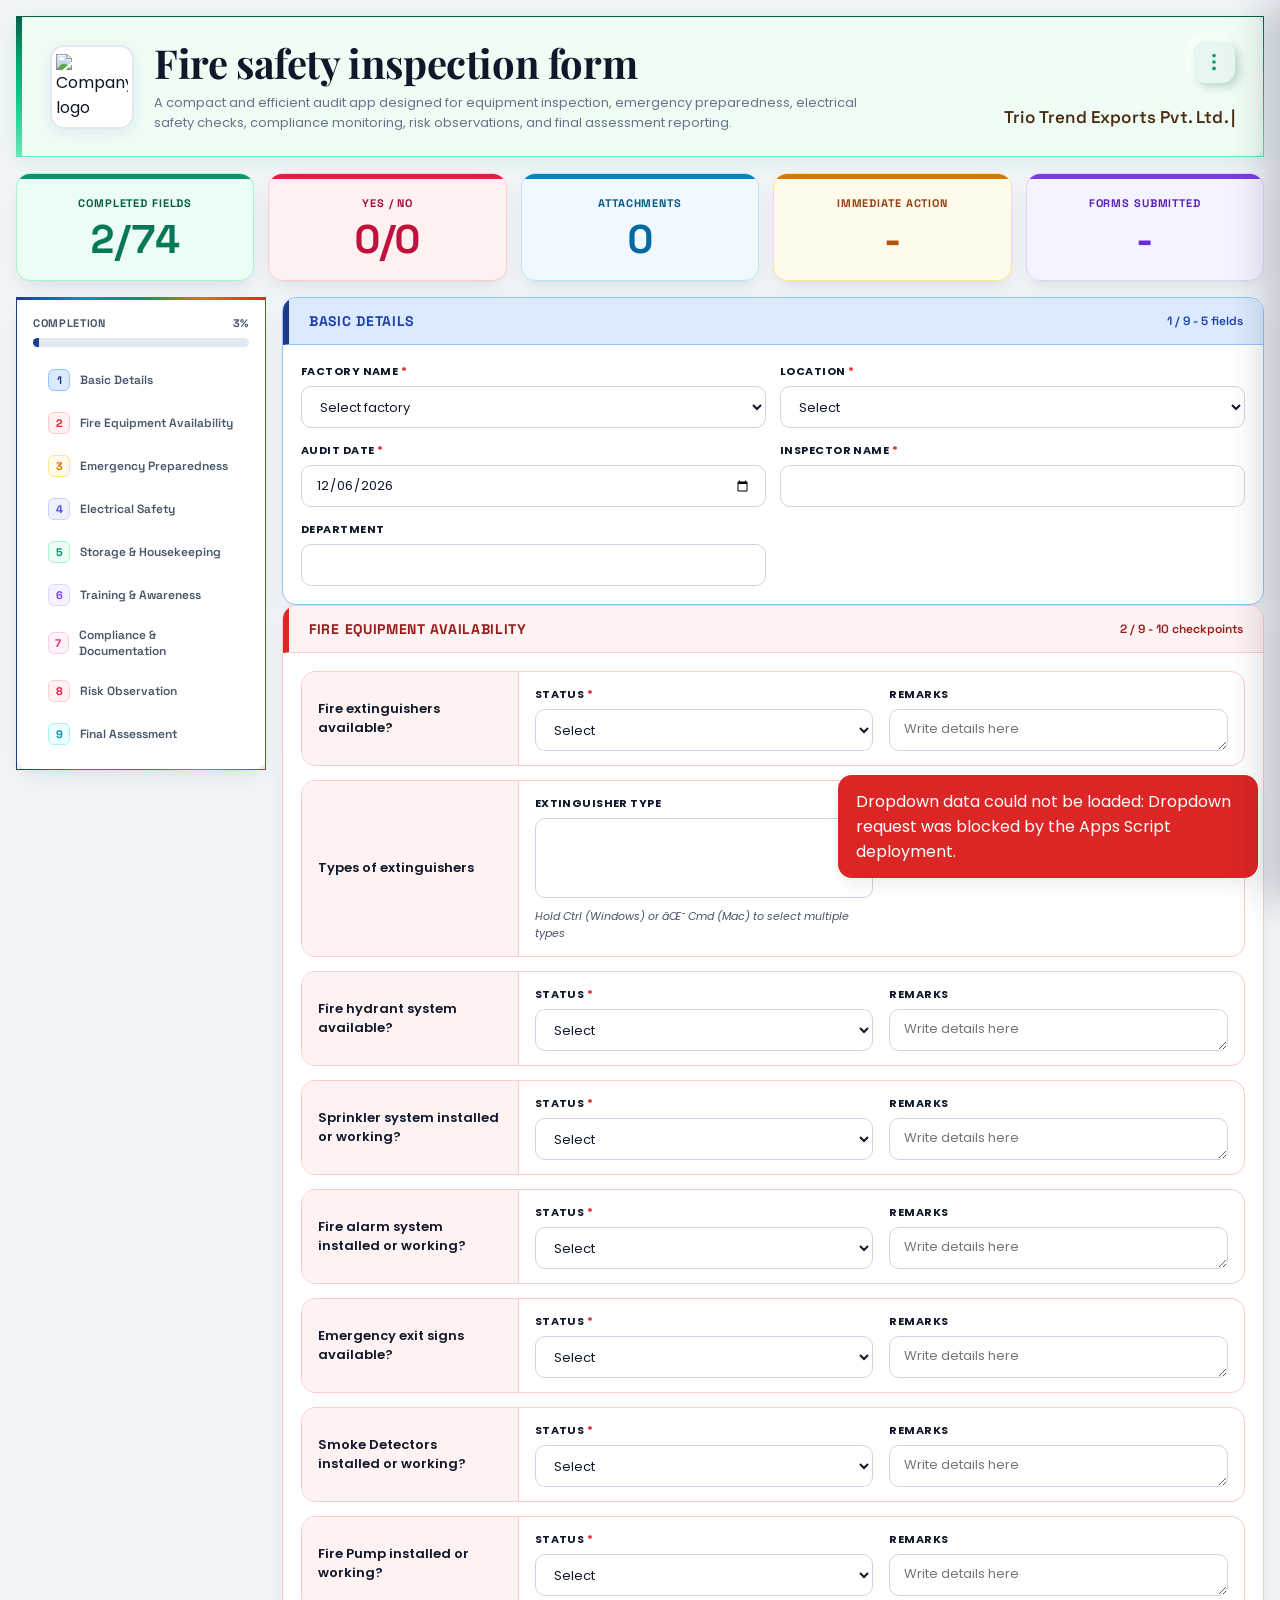
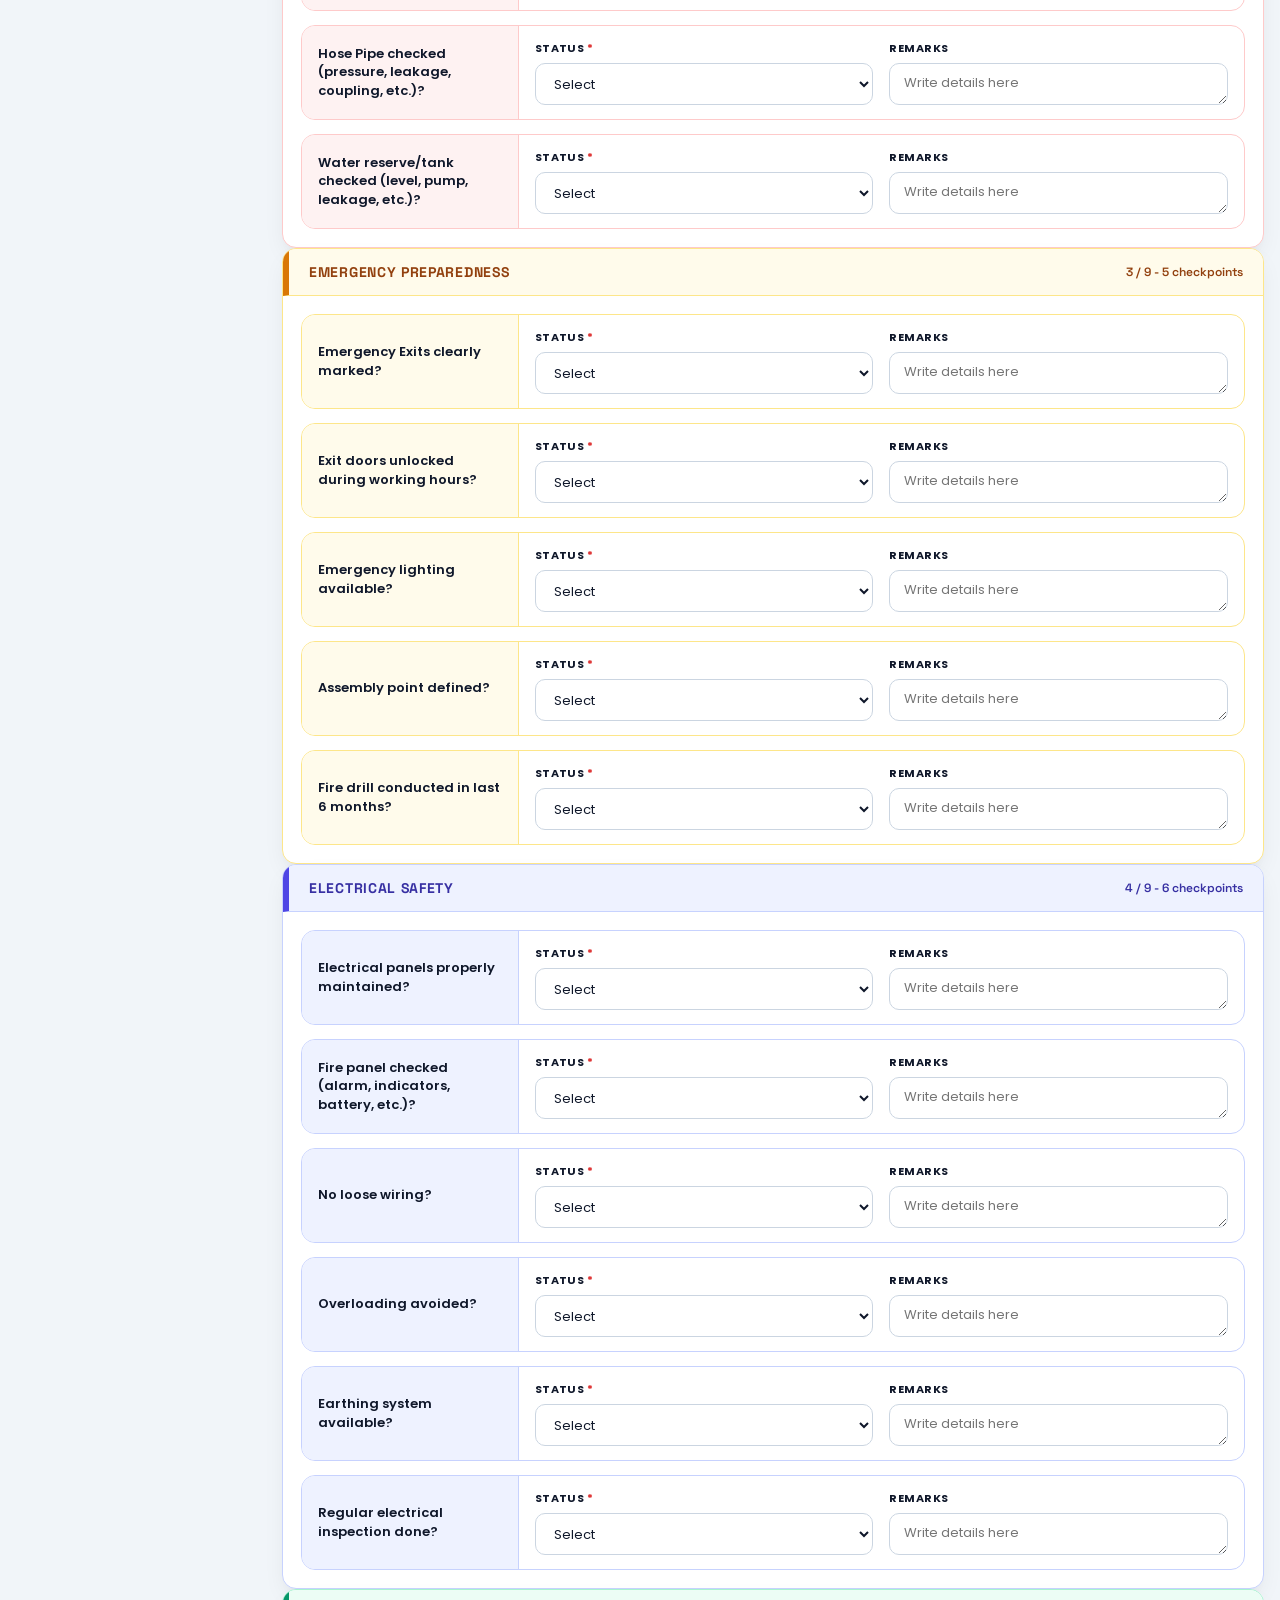
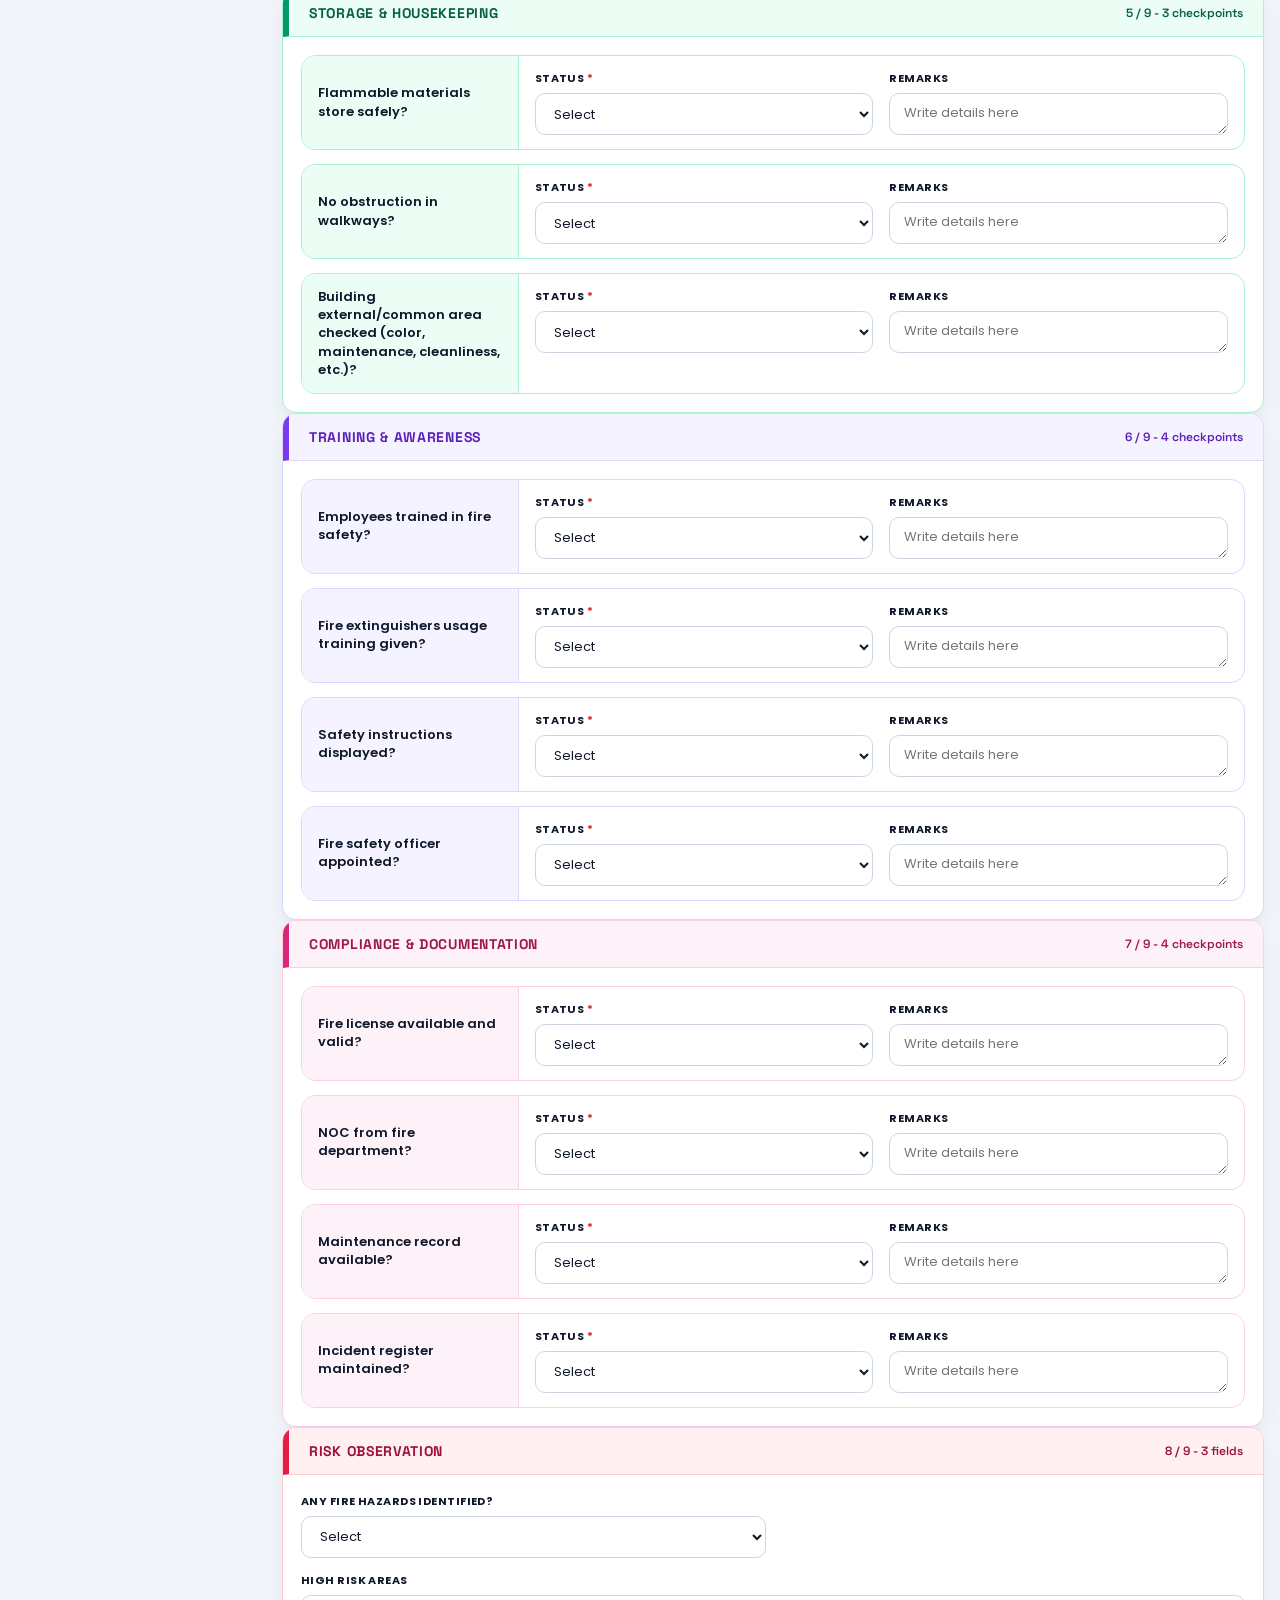
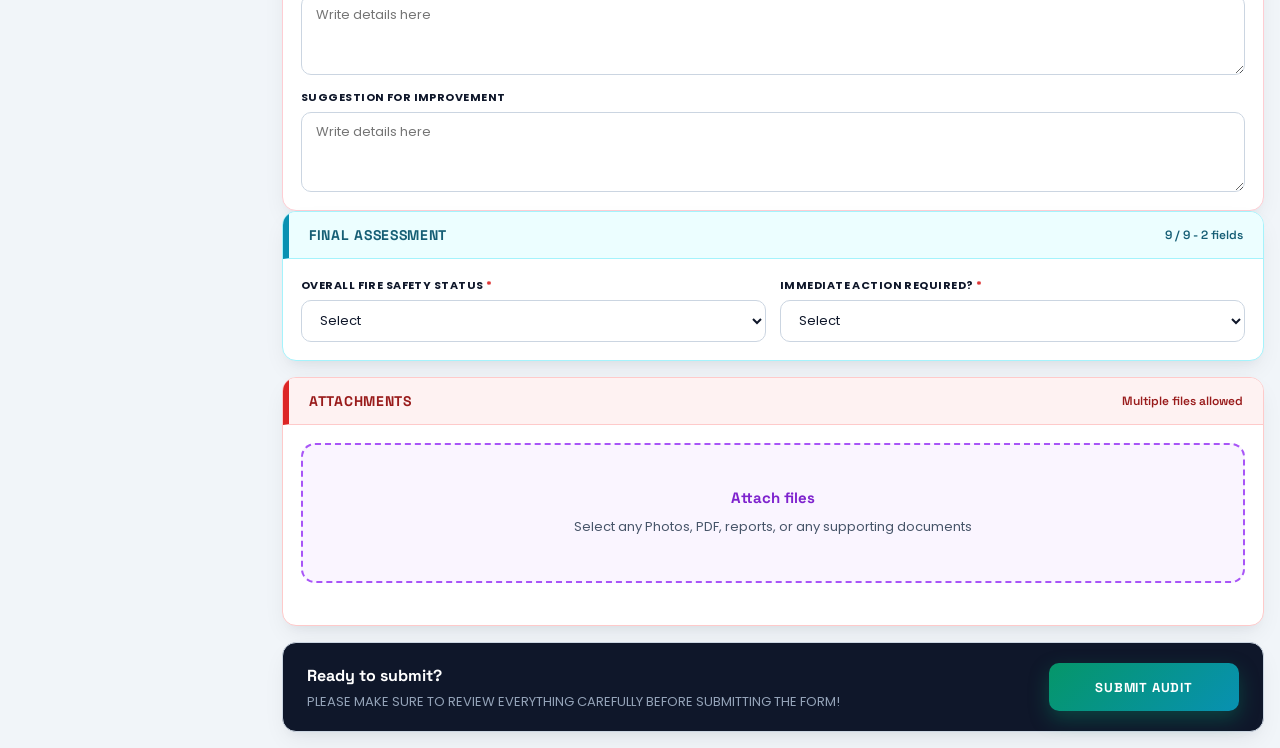
==== commit f3ed9555: "Update index.html" ====
--- a/index.html
+++ b/index.html
@@ -429,49 +429,86 @@
        multi-select widget. Kept inline here (rather than in style.css) so it
        always applies regardless of what's already defined there. -->
   <style>
-    /* ── Confirm & compose chrome: green theme ───────────────────────── */
-    .mail-confirm-icon-wrap { color: #16a34a; }
+    /* ── Confirm & compose chrome: Outlook (Fluent) blue theme — flat, no gradients ── */
+    .mail-confirm-icon-wrap { color: #0078D4; background: #eff6fc !important; }
     .mail-confirm-yes {
-      background: linear-gradient(135deg, #22c55e, #15803d) !important;
-      border-color: #15803d !important;
-    }
+      background: #0078D4 !important;
+      border-color: #0078D4 !important;
+      box-shadow: none !important;
+    }
+    .mail-confirm-yes:hover { background: #106ebe !important; }
+
+    .mail-compose-card { border-radius: 6px !important; }
     .mail-compose-header {
-      background: linear-gradient(135deg, #22c55e, #15803d) !important;
-    }
-    .mail-compose-logo-wrap { color: #ffffff; }
+      background: #0078D4 !important;
+      padding: 10px 16px !important;
+    }
+    .mail-compose-logo-wrap {
+      background: #ffffff !important;
+      color: #0078D4 !important;
+      border-radius: 6px !important;
+      width: 32px !important;
+      height: 32px !important;
+    }
     .mail-send-btn {
-      background: linear-gradient(135deg, #22c55e, #15803d) !important;
-      border-color: #15803d !important;
-    }
-    .mail-field-label { color: #15803d; }
-
-    /* ── To / CC multi-select widget ─────────────────────────────────── */
+      background: #0078D4 !important;
+      border-color: #0078D4 !important;
+      border-radius: 3px !important;
+      box-shadow: none !important;
+    }
+    .mail-send-btn:hover { background: #106ebe !important; }
+    .mail-field-label { color: #605e5c; }
+
+    /* ── Outlook-style faux ribbon strip (decorative, sits under header) ─── */
+    .mail-outlook-ribbon {
+      display: flex; align-items: center; gap: 4px;
+      padding: 6px 16px; background: #faf9f8;
+      border-bottom: 1px solid #edebe9; flex-shrink: 0;
+    }
+    .mail-outlook-ribbon .rib-btn {
+      display: inline-flex; align-items: center; justify-content: center;
+      width: 26px; height: 26px; border-radius: 4px; color: #3b3a39;
+      cursor: default; opacity: .85;
+    }
+    .mail-outlook-ribbon .rib-btn:hover { background: #f3f2f1; }
+    .mail-outlook-ribbon .rib-sep {
+      width: 1px; height: 18px; background: #e1dfdd; margin: 0 4px;
+    }
+    .mail-outlook-ribbon .rib-tag {
+      margin-left: auto; font-size: 11px; color: #a19f9d; font-weight: 500;
+      letter-spacing: .3px; text-transform: uppercase;
+    }
+
+    /* ── To / CC multi-select widget — Fluent flat field style ───────────── */
     .mail-multiselect { position: relative; width: 100%; }
     .mail-multiselect-trigger {
       display: flex; align-items: center; justify-content: space-between;
       width: 100%; gap: 8px; padding: 8px 12px; box-sizing: border-box;
-      border: 1px solid #bbf7d0; border-radius: 8px; background: #f0fdf4;
-      color: #14532d; font-size: 13.5px; font-family: inherit; cursor: pointer;
-      text-align: left;
-    }
-    .mail-multiselect-trigger:hover { border-color: #4ade80; }
+      border: 1px solid #e1dfdd; border-radius: 2px; background: #ffffff;
+      color: #201f1e; font-size: 13.5px; font-family: inherit; cursor: pointer;
+      text-align: left; transition: border-color .12s ease, box-shadow .12s ease;
+    }
+    .mail-multiselect-trigger:hover { border-color: #0078D4; }
+    .mail-multiselect-trigger:focus-visible {
+      outline: none; border-color: #0078D4; box-shadow: 0 0 0 1px #0078D4;
+    }
     .mail-multiselect-chips {
       overflow: hidden; text-overflow: ellipsis; white-space: nowrap;
       flex: 1;
     }
-    .mail-multiselect-caret { flex-shrink: 0; color: #16a34a; }
+    .mail-multiselect-caret { flex-shrink: 0; color: #0078D4; }
     .mail-multiselect-panel {
-      position: absolute; top: calc(100% + 6px); left: 0; right: 0; z-index: 40;
-      background: #ffffff; border: 1px solid #bbf7d0; border-radius: 10px;
-      box-shadow: 0 10px 30px rgba(21, 128, 61, 0.18);
-      max-height: 220px; overflow-y: auto; padding: 6px;
+      position: absolute; top: calc(100% + 4px); left: 0; right: 0; z-index: 40;
+      background: #ffffff; border: 1px solid #e1dfdd; border-radius: 2px;
+      box-shadow: 0 4px 14px rgba(0, 0, 0, 0.18);
+      max-height: 220px; overflow-y: auto; padding: 4px;
     }
     .mail-multiselect-panel.hidden { display: none; }
     .mail-multiselect-option {
       display: flex; align-items: center; gap: 10px; padding: 8px 10px;
-      border-radius: 6px; cursor: pointer; font-size: 13px; color: #1f2937;
-    }
-    .mail-multiselect-option:hover { background: #f0fdf4; }
+      border-radius: 2px; cursor: pointer; font-size: 13px; color: #201f1e;
+    }
+    .mail-multiselect-option:hover { background: #f3f2f1; }
     .mail-multiselect-option input[type="checkbox"] {
       -webkit-appearance: none; -moz-appearance: none; appearance: none;
       box-sizing: border-box !important;
@@ -480,19 +517,32 @@
       min-width: 16px !important; min-height: 16px !important;
       max-width: 16px !important; max-height: 16px !important;
       padding: 0 !important; margin: 0 !important;
-      border: 1.5px solid #86efac; border-radius: 4px; background: #ffffff;
+      border: 1.5px solid #8a8886; border-radius: 2px; background: #ffffff;
       cursor: pointer; position: relative; transition: background .15s ease, border-color .15s ease;
     }
     .mail-multiselect-option input[type="checkbox"]:checked {
-      background: #16a34a; border-color: #16a34a;
+      background: #0078D4; border-color: #0078D4;
     }
     .mail-multiselect-option input[type="checkbox"]:checked::after {
       content: ''; position: absolute; left: 4px; top: 1px;
       width: 4px; height: 8px; border: solid #ffffff; border-width: 0 2px 2px 0;
       transform: rotate(45deg);
     }
-    .mail-multiselect-empty { padding: 10px; font-size: 13px; color: #9ca3af; }
+    .mail-multiselect-empty { padding: 10px; font-size: 13px; color: #a19f9d; }
+
+    /* ── Send button: paper-plane "flies away" while sending (surprise) ──── */
+    .mail-send-btn { position: relative; overflow: hidden; }
+    .mail-send-btn.sending svg {
+      animation: mail-plane-fly .85s ease-in-out infinite;
+    }
+    @keyframes mail-plane-fly {
+      0%   { transform: translate(0, 0) rotate(0deg); opacity: 1; }
+      70%  { transform: translate(14px, -10px) rotate(18deg); opacity: 0.35; }
+      71%  { transform: translate(-14px, 10px) rotate(0deg); opacity: 0; }
+      100% { transform: translate(0, 0) rotate(0deg); opacity: 1; }
+    }
   </style>
+
 
   <div class="mail-confirm-overlay hidden" id="mailConfirmOverlay" onclick="if(event.target===this)closeMailConfirm()">
     <div class="mail-confirm-box">
@@ -515,7 +565,12 @@
       <div class="mail-compose-header">
         <div class="mail-compose-header-left">
           <div class="mail-compose-logo-wrap">
-            <svg viewBox="0 0 24 24" width="20" height="20" fill="none" stroke="currentColor" stroke-width="2" stroke-linecap="round" stroke-linejoin="round"><rect x="2" y="4" width="20" height="16" rx="2"/><path d="m22 7-8.97 5.7a1.94 1.94 0 0 1-2.06 0L2 7"/></svg>
+            <svg viewBox="0 0 24 24" width="18" height="18" fill="none">
+              <rect x="1" y="4" width="14" height="16" rx="1.5" fill="#0078D4"/>
+              <path d="M6 12a2.4 4.6 0 1 0 4.8 0 2.4 4.6 0 1 0 -4.8 0Z" fill="#ffffff"/>
+              <rect x="13.2" y="7" width="9.8" height="10" rx="1" fill="#106ebe"/>
+              <path d="M13.2 8.2l4.9 3.3 4.9-3.3" stroke="#ffffff" stroke-width="1" fill="none" stroke-linecap="round" stroke-linejoin="round"/>
+            </svg>
           </div>
           <span class="mail-compose-header-title">New Message</span>
         </div>
@@ -524,6 +579,17 @@
             <svg viewBox="0 0 24 24" width="14" height="14" fill="none" stroke="currentColor" stroke-width="2.5" stroke-linecap="round"><path d="M18 6L6 18M6 6l12 12"/></svg>
           </button>
         </div>
+      </div>
+
+      <!-- Decorative Outlook-style ribbon strip -->
+      <div class="mail-outlook-ribbon" aria-hidden="true">
+        <span class="rib-btn" title="Bold"><svg viewBox="0 0 24 24" width="15" height="15" fill="none" stroke="currentColor" stroke-width="2" stroke-linecap="round" stroke-linejoin="round"><path d="M6 4h7a3.5 3.5 0 0 1 0 7H6z"/><path d="M6 11h8a3.5 3.5 0 0 1 0 7H6z"/></svg></span>
+        <span class="rib-btn" title="Italic"><svg viewBox="0 0 24 24" width="15" height="15" fill="none" stroke="currentColor" stroke-width="2" stroke-linecap="round"><line x1="14" y1="4" x2="9" y2="20"/><line x1="17" y1="4" x2="10" y2="4"/><line x1="14" y1="20" x2="7" y2="20"/></svg></span>
+        <span class="rib-btn" title="Underline"><svg viewBox="0 0 24 24" width="15" height="15" fill="none" stroke="currentColor" stroke-width="2" stroke-linecap="round"><path d="M6 4v7a6 6 0 0 0 12 0V4"/><line x1="5" y1="20" x2="19" y2="20"/></svg></span>
+        <span class="rib-sep"></span>
+        <span class="rib-btn" title="Attach"><svg viewBox="0 0 24 24" width="15" height="15" fill="none" stroke="currentColor" stroke-width="2" stroke-linecap="round" stroke-linejoin="round"><path d="M21.44 11.05l-9.19 9.19a5 5 0 0 1-7.07-7.07l9.19-9.19a3.5 3.5 0 0 1 4.95 4.95l-9.2 9.19a2 2 0 0 1-2.83-2.83l8.49-8.48"/></svg></span>
+        <span class="rib-btn" title="Insert signature"><svg viewBox="0 0 24 24" width="15" height="15" fill="none" stroke="currentColor" stroke-width="2" stroke-linecap="round" stroke-linejoin="round"><path d="M12 20h9"/><path d="M16.5 3.5a2.12 2.12 0 0 1 3 3L7 19l-4 1 1-4Z"/></svg></span>
+        <span class="rib-tag">Draft</span>
       </div>
 
       <!-- Mail Fields -->
@@ -775,7 +841,7 @@
               <input type="file" id="attachments" multiple>
               <div>
                 <strong>Attach files</strong>
-                <span>Photos, PDF, reports, or any supporting documents select korun</span>
+                <span>Select any Photos, PDF, reports, or any supporting documents</span>
               </div>
             </div>
             <div class="file-list" id="fileList"></div>
@@ -801,4 +867,4 @@
   <script src="main.js" defer></script>
   
 </body>
-</html>+</html>
--- a/style.css
+++ b/style.css
@@ -3107,18 +3107,18 @@
 .mail-confirm-icon-wrap {
   width: 60px;
   height: 60px;
-  background: linear-gradient(135deg, #dbeafe 0%, #eff6ff 100%);
-  border-radius: 16px;
+  background: #eff6fc;
+  border-radius: 8px;
   display: flex;
   align-items: center;
   justify-content: center;
   margin: 0 auto 16px;
-  color: #2563eb;
+  color: #0078D4;
 }
 
 body.dark .mail-confirm-icon-wrap {
-  background: linear-gradient(135deg, #1e3a8a 0%, #1d4ed8 100%);
-  color: #93c5fd;
+  background: #1e3a5f;
+  color: #7ec3f7;
 }
 
 .mail-confirm-title {
@@ -3164,22 +3164,19 @@
 .mail-confirm-yes {
   flex: 1.4;
   padding: 11px 0;
-  border: none;
-  border-radius: 12px;
-  background: linear-gradient(135deg, #2563eb 0%, #1d4ed8 100%);
+  border: 1px solid #0078D4;
+  border-radius: 4px;
+  background: #0078D4;
   color: #fff;
   font-family: var(--font-body);
   font-size: 14px;
   font-weight: 600;
   cursor: pointer;
-  box-shadow: 0 4px 14px rgba(37, 99, 235, 0.35);
-  transition: all 0.18s ease;
+  transition: all 0.15s ease;
 }
 
 .mail-confirm-yes:hover {
-  background: linear-gradient(135deg, #1d4ed8 0%, #1e40af 100%);
-  transform: translateY(-1px);
-  box-shadow: 0 6px 18px rgba(37, 99, 235, 0.45);
+  background: #106ebe;
 }
 
 .mail-confirm-yes:active {
@@ -3211,9 +3208,9 @@
   width: 100%;
   max-width: 580px;
   background: var(--panel);
-  border-radius: 16px;
+  border-radius: 6px;
   overflow: hidden;
-  box-shadow: 0 30px 80px rgba(15, 23, 42, 0.22), 0 12px 30px rgba(15, 23, 42, 0.12);
+  box-shadow: 0 20px 50px rgba(15, 23, 42, 0.2), 0 8px 20px rgba(15, 23, 42, 0.1);
   border: 1px solid var(--line-subtle);
   display: flex;
   flex-direction: column;
@@ -3226,8 +3223,8 @@
   display: flex;
   align-items: center;
   justify-content: space-between;
-  padding: 14px 18px;
-  background: linear-gradient(135deg, #1e3a8a 0%, #2563eb 100%);
+  padding: 10px 16px;
+  background: #0078D4;
   color: #fff;
   flex-shrink: 0;
 }
@@ -3510,24 +3507,21 @@
   display: inline-flex;
   align-items: center;
   gap: 7px;
-  padding: 10px 22px;
-  border: none;
-  border-radius: 24px;
-  background: linear-gradient(135deg, #2563eb 0%, #1d4ed8 100%);
+  padding: 8px 20px;
+  border: 1px solid #0078D4;
+  border-radius: 3px;
+  background: #0078D4;
   color: #fff;
   font-family: var(--font-body);
   font-size: 14px;
   font-weight: 600;
   cursor: pointer;
-  box-shadow: 0 4px 14px rgba(37, 99, 235, 0.35);
-  transition: all 0.2s ease;
+  transition: all 0.15s ease;
   letter-spacing: 0.01em;
 }
 
 .mail-send-btn:hover {
-  background: linear-gradient(135deg, #1d4ed8 0%, #1e40af 100%);
-  transform: translateY(-1px);
-  box-shadow: 0 6px 20px rgba(37, 99, 235, 0.45);
+  background: #106ebe;
 }
 
 .mail-send-btn:active {
@@ -3556,4 +3550,4 @@
   .mail-send-btn { padding: 9px 18px; font-size: 13px; }
   .mail-footer-note { display: none; }
   .mail-confirm-box { padding: 24px 20px 20px; }
-}+}
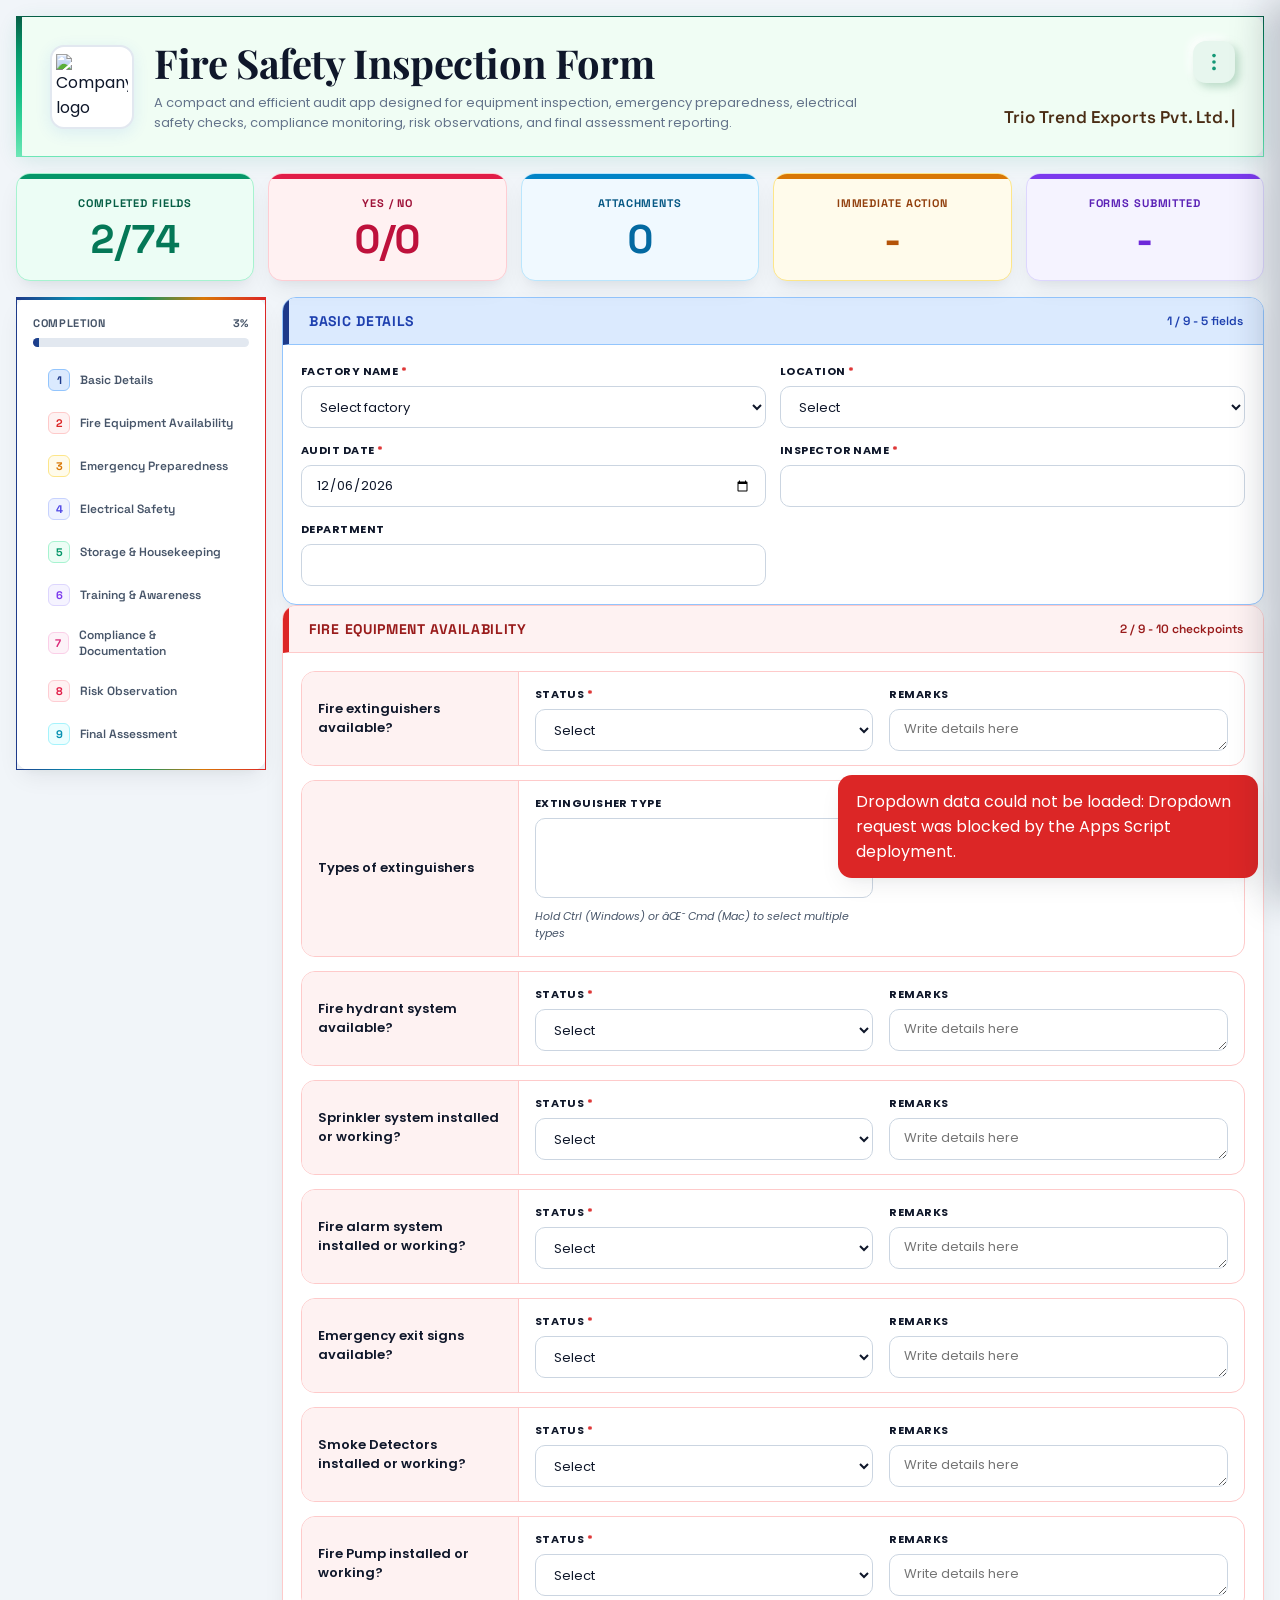
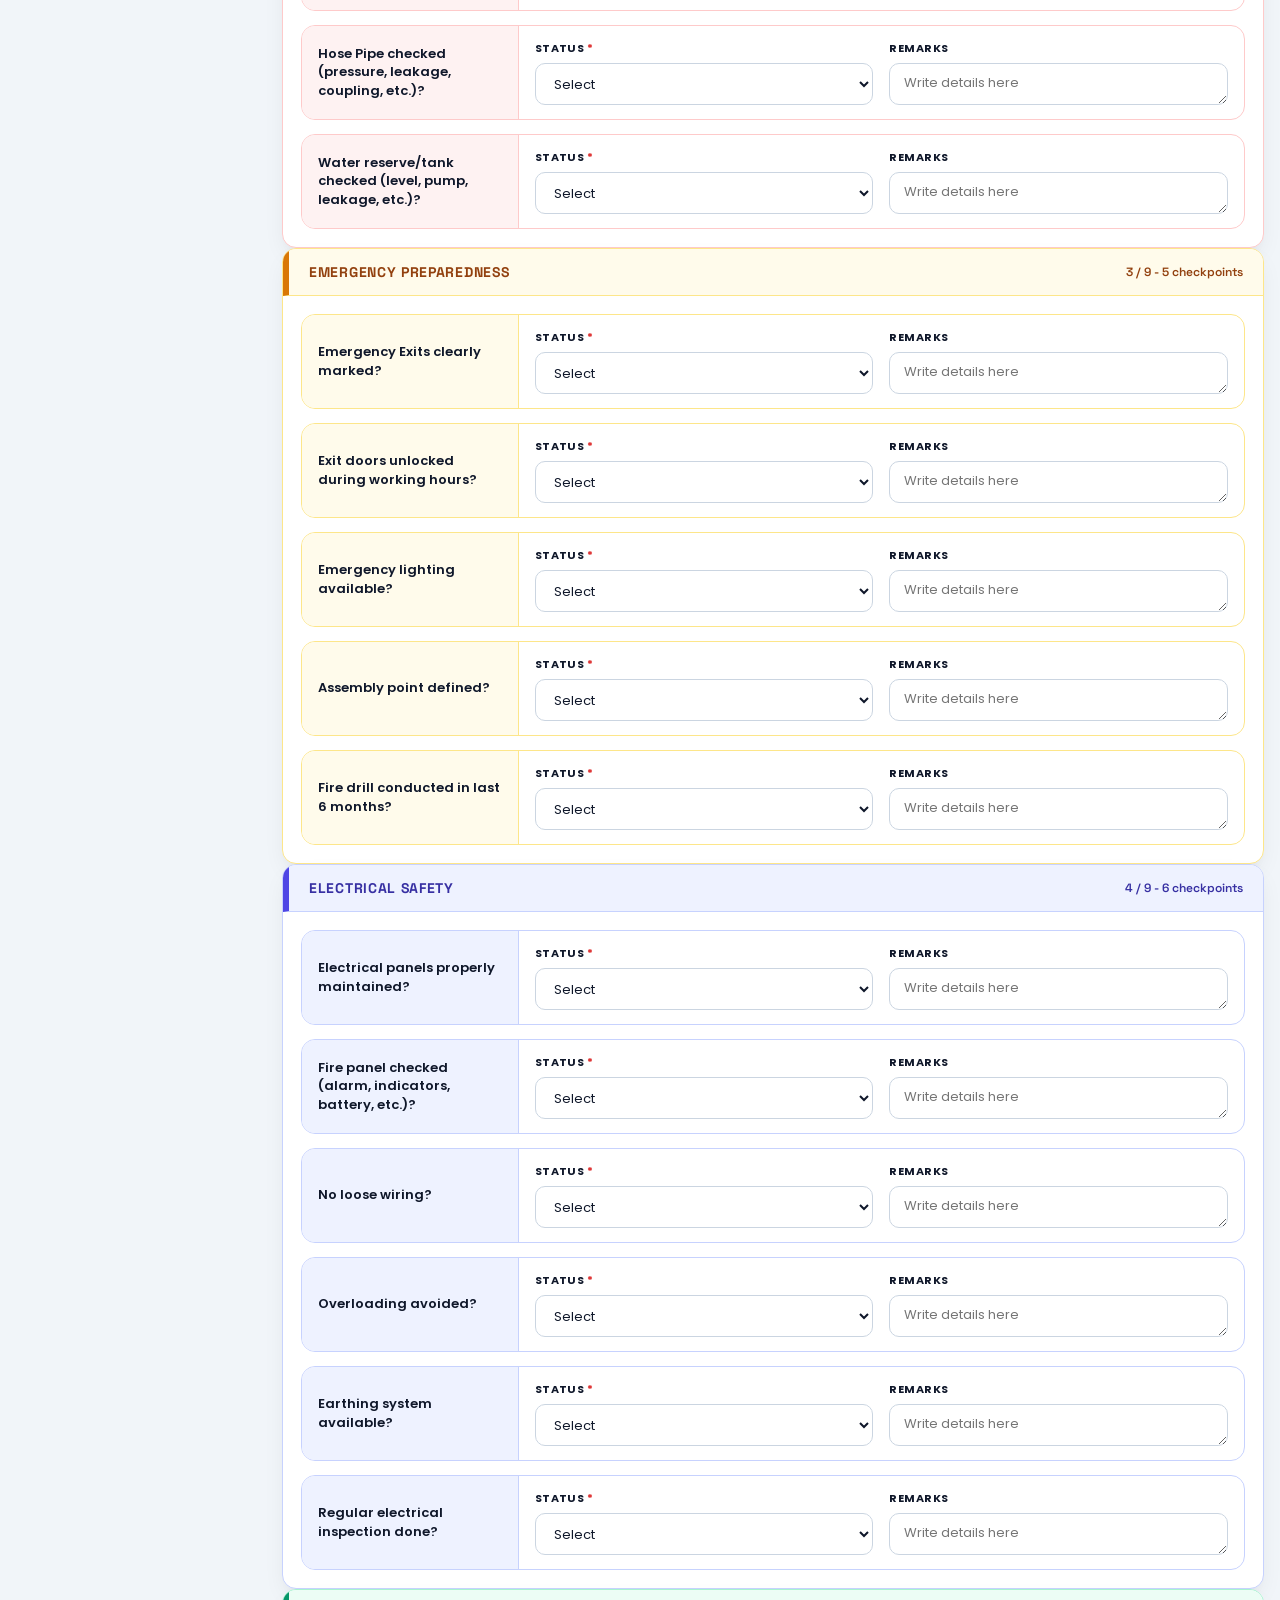
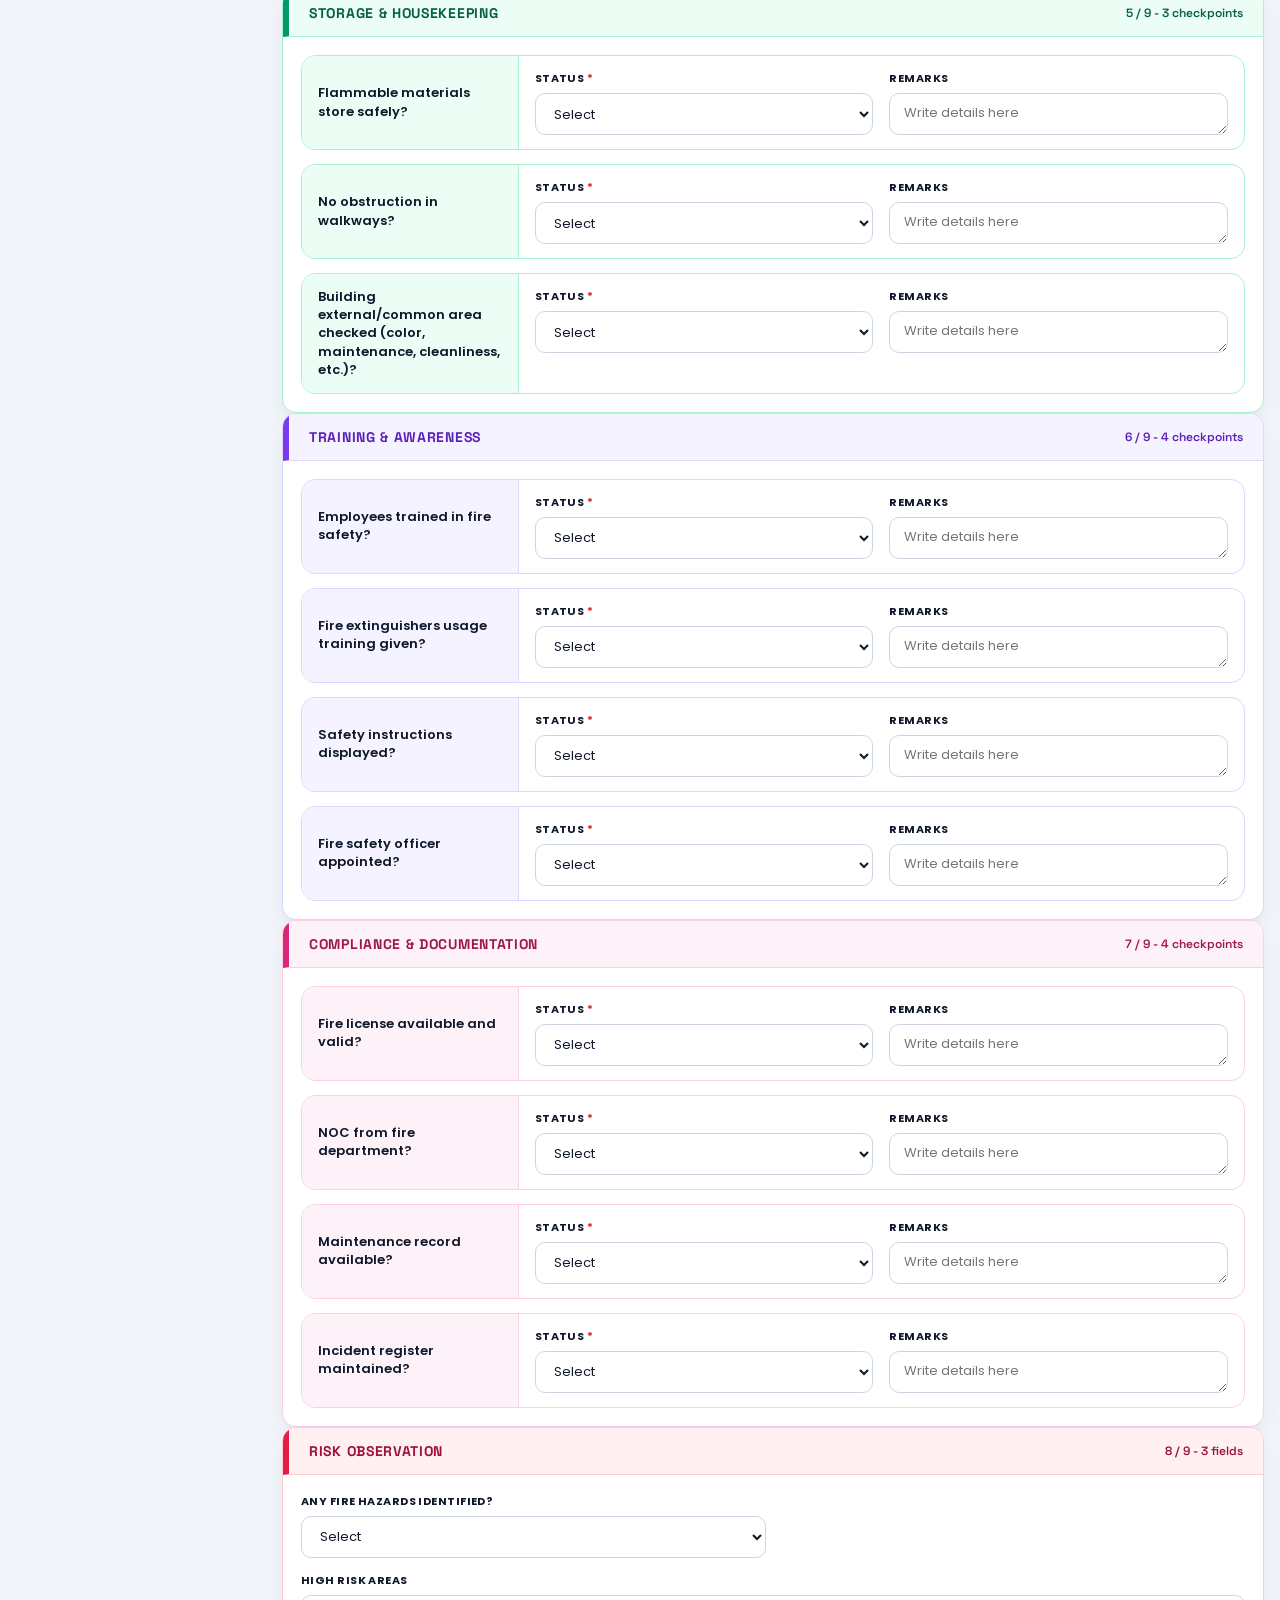
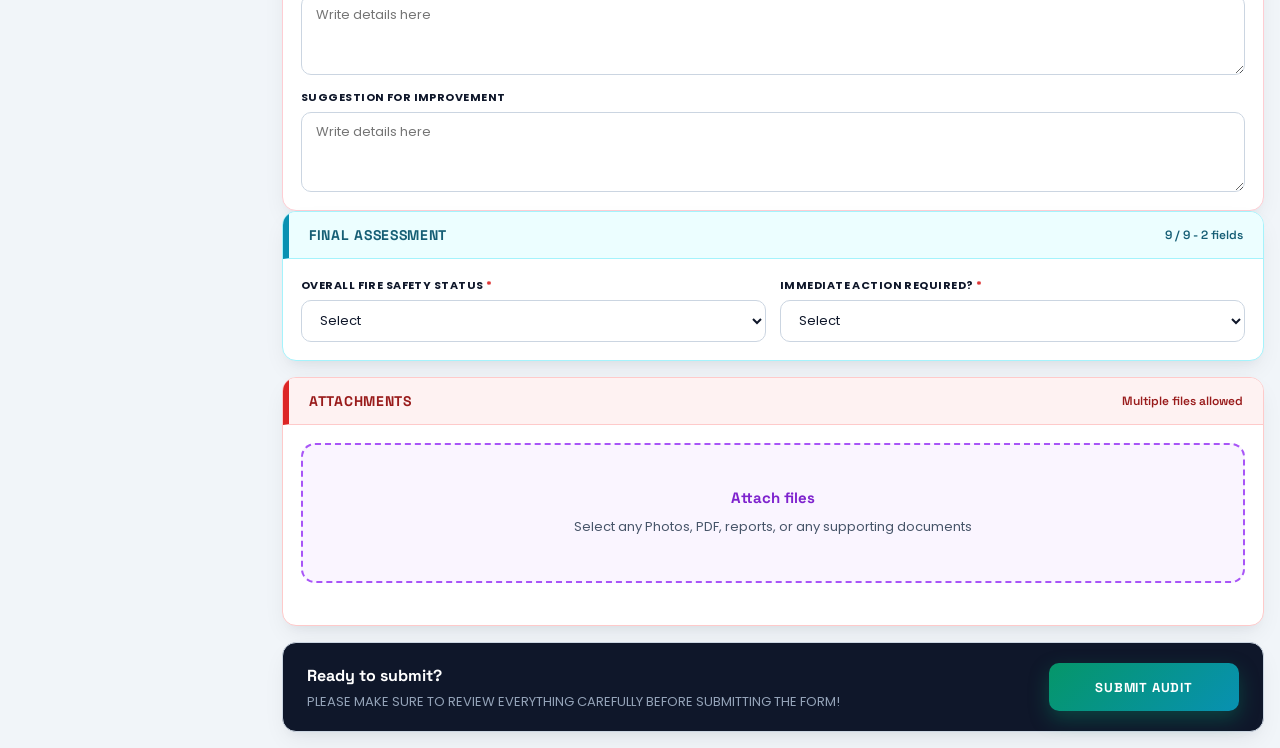
==== commit 1532c1c1: "Correct title casing for fire safety inspection form" ====
--- a/index.html
+++ b/index.html
@@ -769,7 +769,7 @@
         </div>
         <div>
 
-          <h1>Fire safety inspection form</h1>
+          <h1>Fire Safety Inspection Form</h1>
           <p class="subtitle">A compact and efficient audit app designed for equipment inspection, emergency preparedness, electrical safety checks, compliance monitoring, risk observations, and final assessment reporting.</p>
         </div>
       </div>
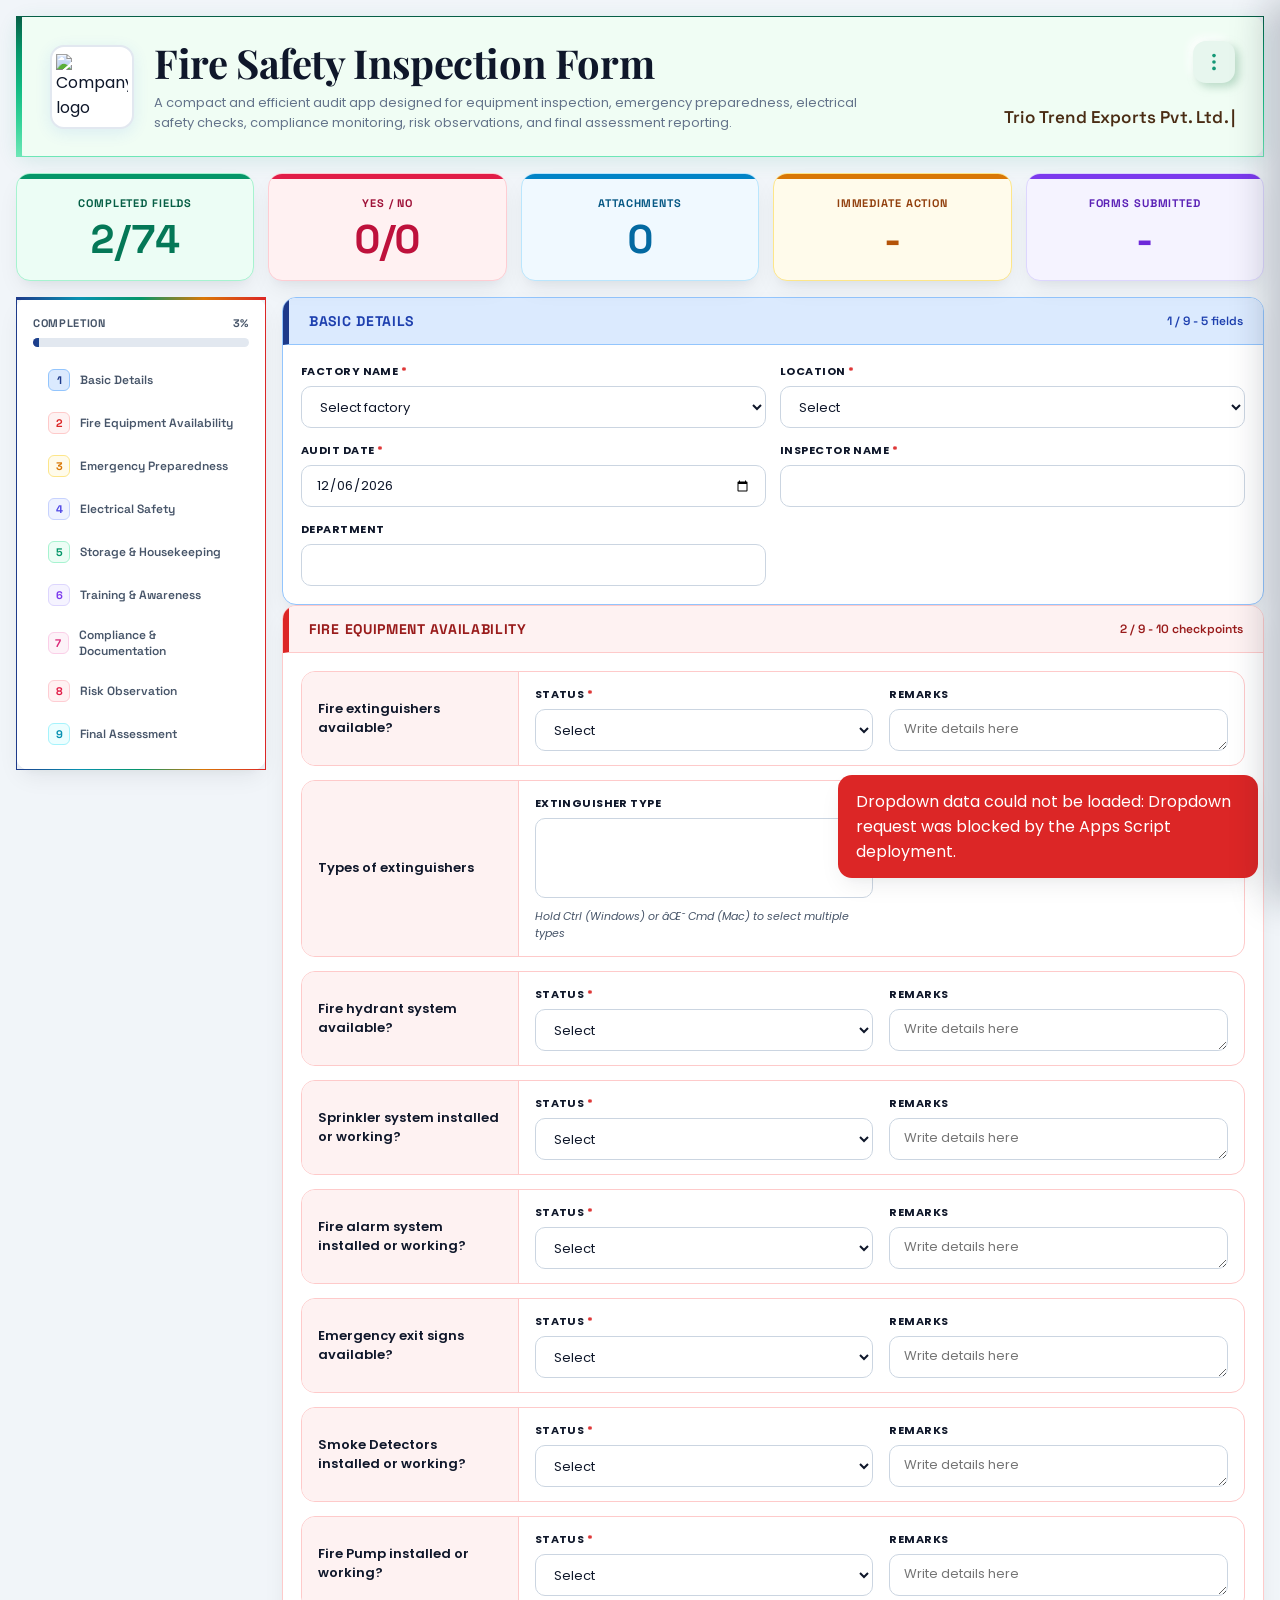
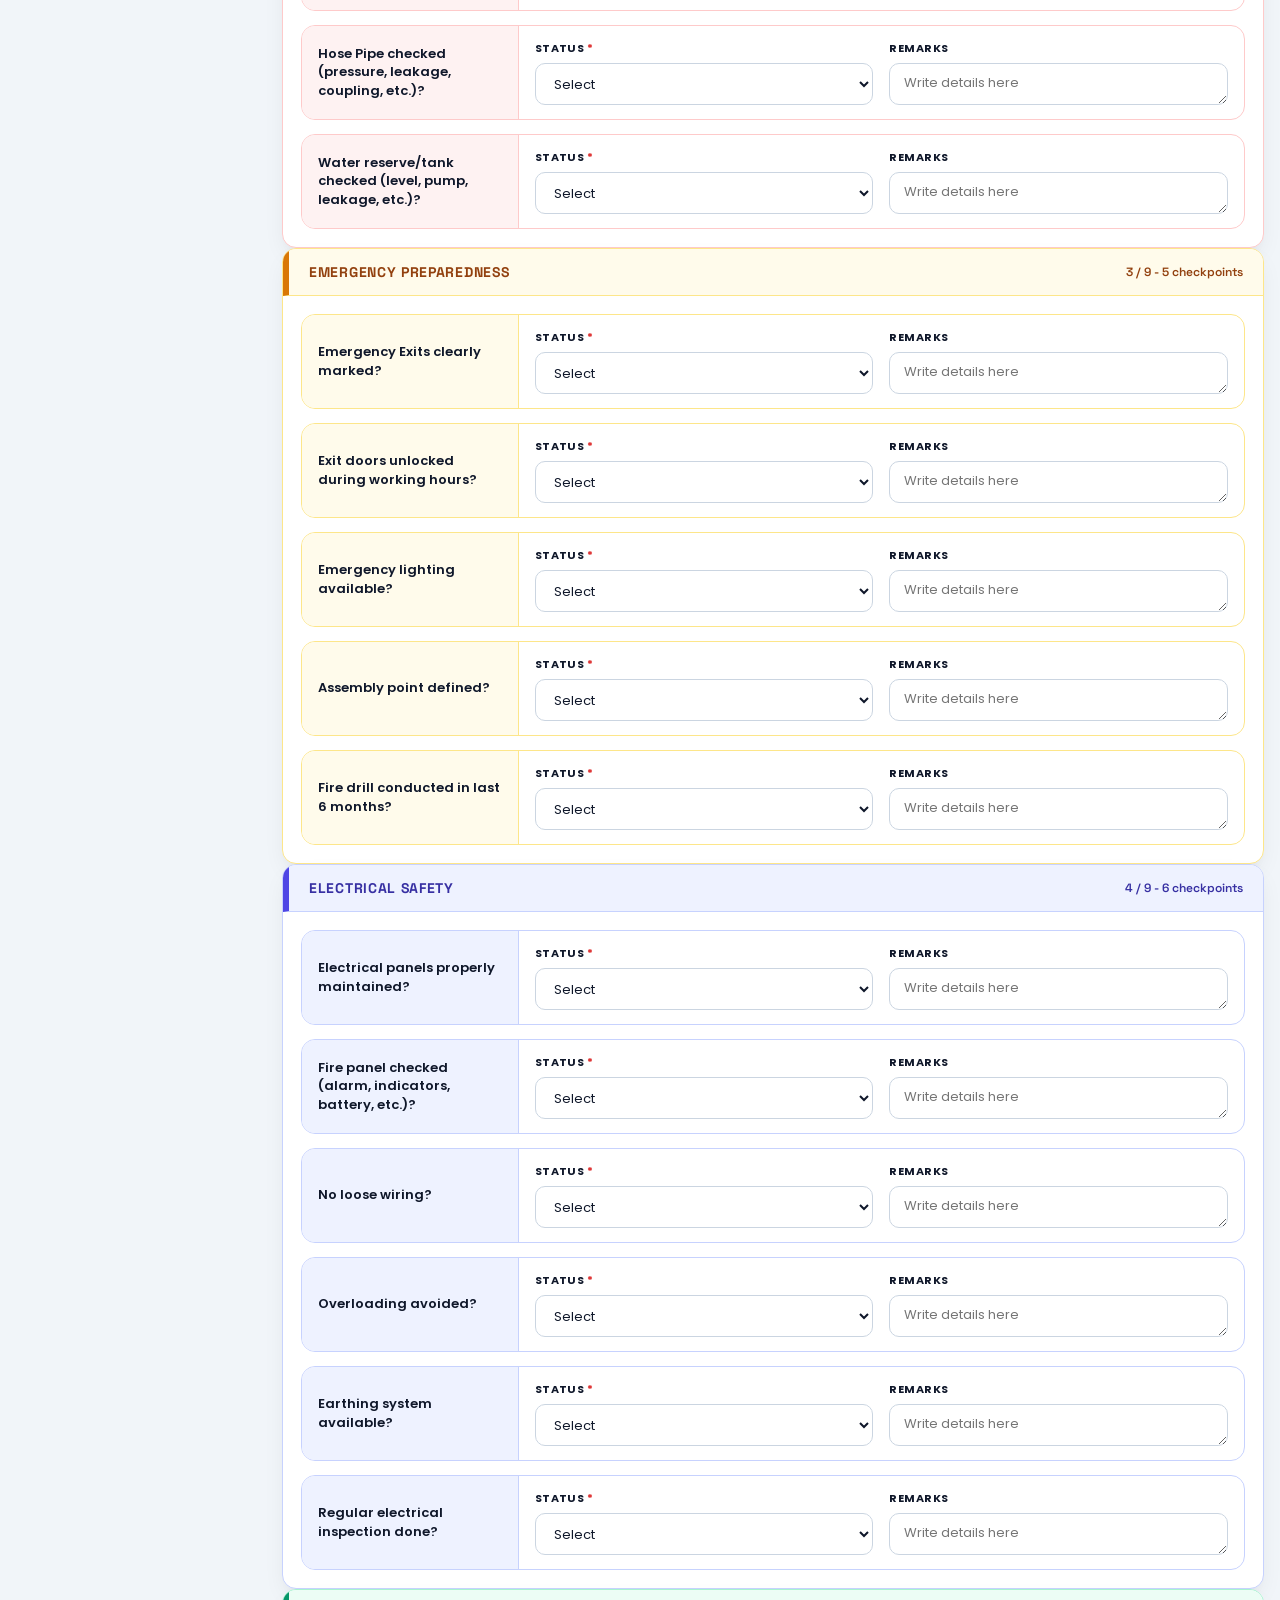
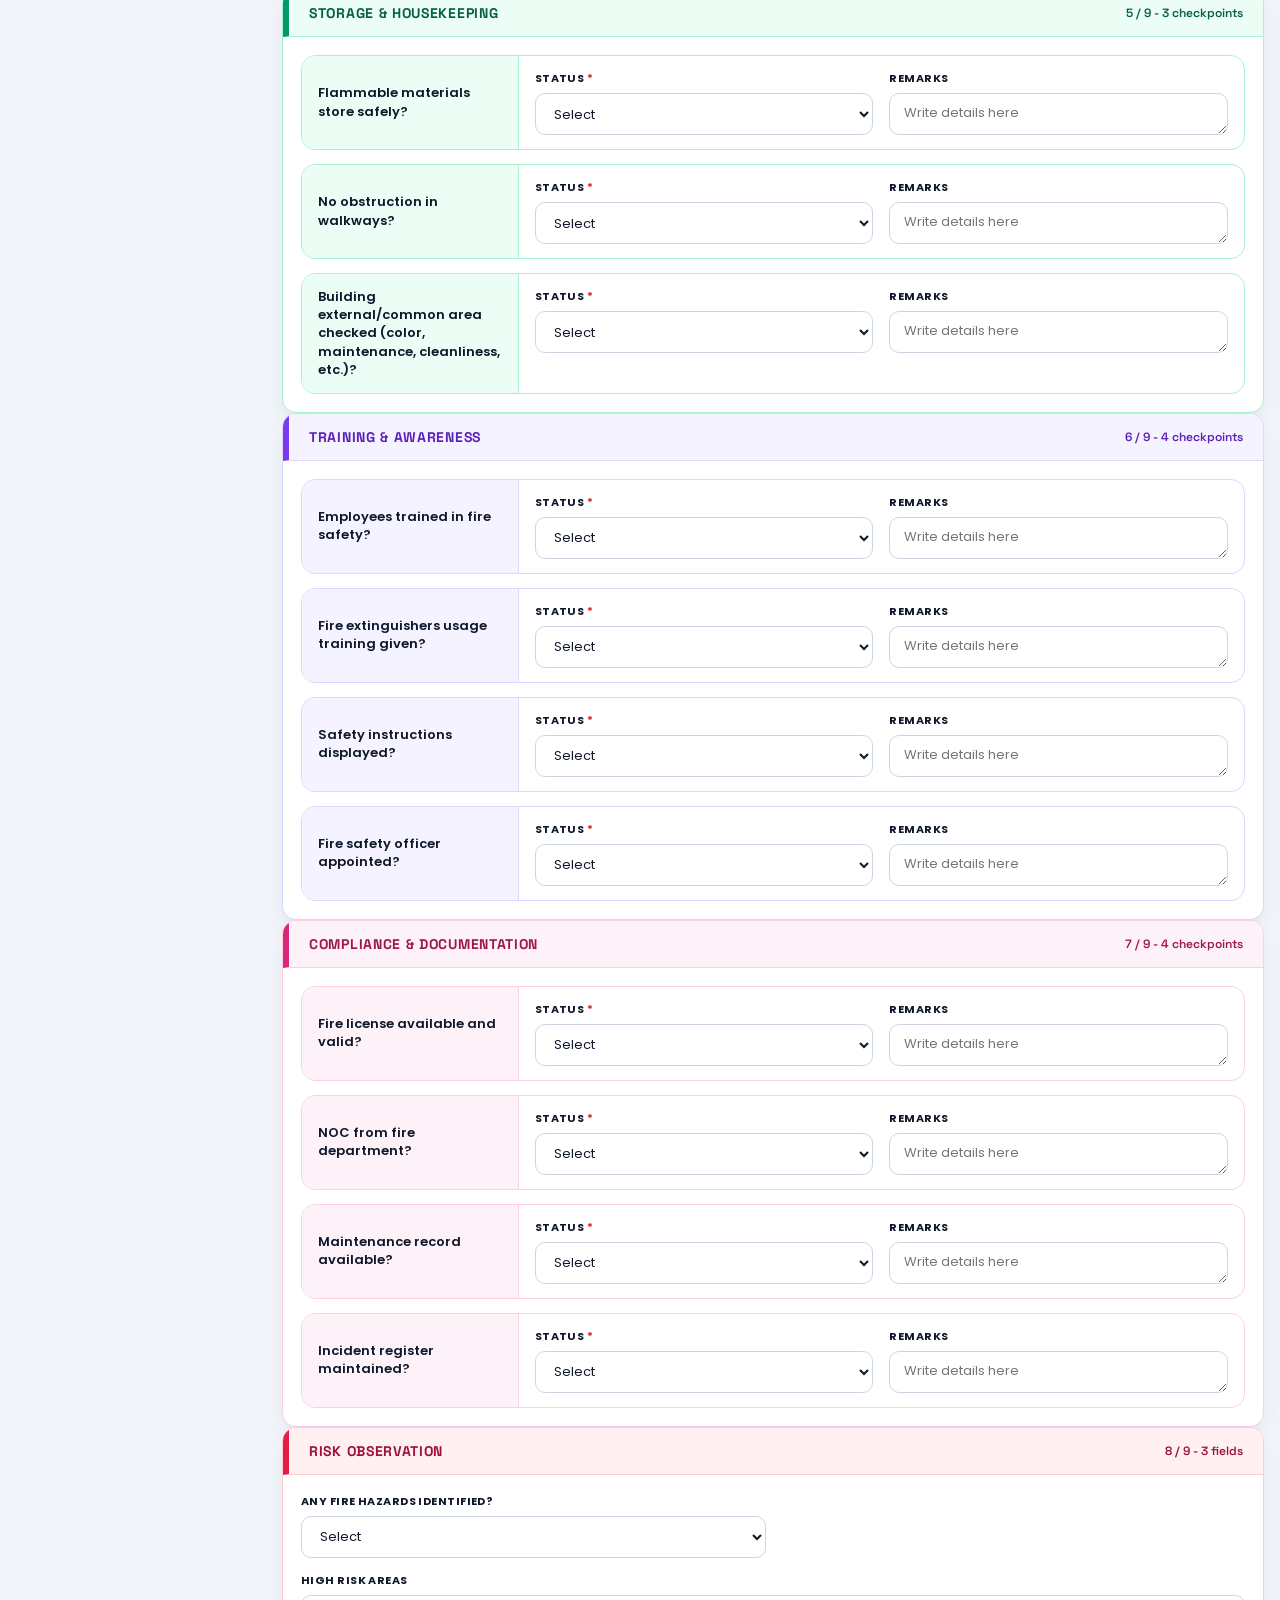
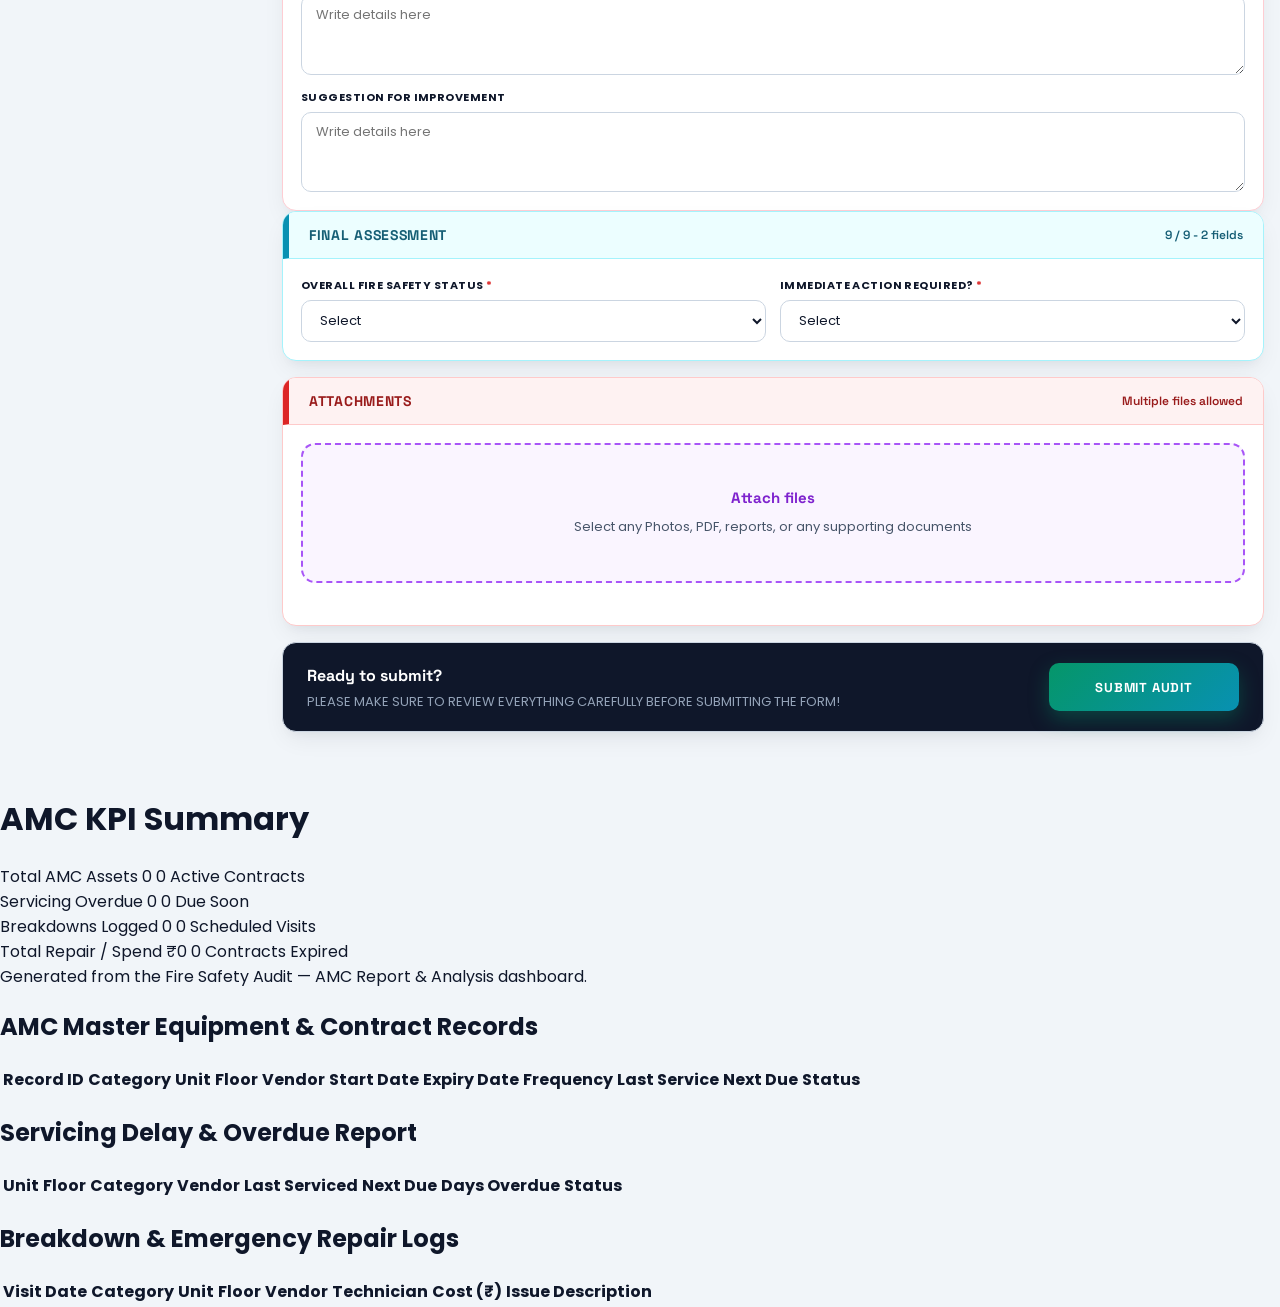
==== commit 6e73e191: "Update index.html" ====
--- a/index.html
+++ b/index.html
@@ -1,5 +1,6 @@
 <!DOCTYPE html>
 <html lang="en">
+
 <head>
   <base target="_top">
   <meta charset="UTF-8">
@@ -8,242 +9,305 @@
   <link rel="preconnect" href="https://fonts.googleapis.com">
   <link rel="preconnect" href="https://fonts.gstatic.com" crossorigin>
   <link rel="dns-prefetch" href="https://script.google.com">
-  <link href="https://fonts.googleapis.com/css2?family=Playfair+Display:wght@700;800&family=Poppins:wght@400;500;600&family=Space+Grotesk:wght@500;600;700&display=swap" rel="stylesheet" media="print" onload="this.media='all'">
-  <noscript><link href="https://fonts.googleapis.com/css2?family=Playfair+Display:wght@700;800&family=Poppins:wght@400;500;600&family=Space+Grotesk:wght@500;600;700&display=swap" rel="stylesheet"></noscript>
+  <link
+    href="https://fonts.googleapis.com/css2?family=Playfair+Display:wght@700;800&family=Poppins:wght@400;500;600&family=Space+Grotesk:wght@500;600;700&display=swap"
+    rel="stylesheet" media="print" onload="this.media='all'">
+  <noscript>
+    <link
+      href="https://fonts.googleapis.com/css2?family=Playfair+Display:wght@700;800&family=Poppins:wght@400;500;600&family=Space+Grotesk:wght@500;600;700&display=swap"
+      rel="stylesheet">
+  </noscript>
   <link rel="stylesheet" href="style.css">
   <link rel="stylesheet" href="neomorphic-report.css">
 </head>
+
 <body>
-<div id="appLoader" class="app-loader">
-  <div class="app-loader-inner">
-    <img src="https://res.cloudinary.com/dnrgcigsj/image/upload/v1776343593/Screenshot_2026-03-06_181454-removebg-preview_hixdkx.png" alt="" class="app-loader-logo">
-    <div class="app-loader-spinner"></div>
-    <div class="app-loader-text">Loading&hellip;</div>
-  </div>
-</div>
-
-<div id="pdfModal" class="pdf-modal hidden">
-
-  <div class="pdf-box">
-
-    <div class="pdf-head">
-      <div class="pdf-title-block">
-        <span class="pdf-head-icon">
-          <svg viewBox="0 0 24 24" width="20" height="20" fill="none" stroke="currentColor" stroke-width="2" stroke-linecap="round" stroke-linejoin="round">
-            <path d="M14 2H6a2 2 0 0 0-2 2v16a2 2 0 0 0 2 2h12a2 2 0 0 0 2-2V8z"/><polyline points="14 2 14 8 20 8"/>
-            <line x1="9" y1="13" x2="15" y2="13"/><line x1="9" y1="17" x2="15" y2="17"/>
-          </svg>
-        </span>
-        <div>
-          <h3>Recent PDFs</h3>
-          <p>Browse, download or remove saved audit reports</p>
-        </div>
-      </div>
-
-      <div class="pdf-head-actions">
-        <span class="pdf-updated-at" id="pdfUpdatedAt"></span>
-        <button class="pdf-refresh-btn" id="pdfRefreshBtn" onclick="manualPdfRefresh()" title="Refresh now">
-          <svg viewBox="0 0 24 24" fill="none" stroke="currentColor" stroke-width="2.2" stroke-linecap="round" stroke-linejoin="round" style="width:18px;height:18px;"><polyline points="23 4 23 10 17 10"/><polyline points="1 20 1 14 7 14"/><path d="M3.51 9a9 9 0 0 1 14.85-3.36L23 10M1 14l4.64 4.36A9 9 0 0 0 20.49 15"/></svg>
-        </button>
-        <button class="pdf-close" onclick="closePdfModal()" title="Close">
-          <svg viewBox="0 0 24 24" width="20" height="20">
-            <path
-              d="M18 6L6 18M6 6l12 12"
-              stroke="currentColor"
-              stroke-width="2"
-              stroke-linecap="round"
-            />
-          </svg>
-        </button>
-      </div>
-    </div>
-
-    <div class="pdf-toolbar">
-
-      <div class="pdf-search">
-
-        <svg viewBox="0 0 24 24" width="18" height="18">
-          <path
-            d="M21 21l-4.35-4.35"
-            stroke="currentColor"
-            stroke-width="2"
-            fill="none"
-            stroke-linecap="round"
-          />
-          <circle
-            cx="11"
-            cy="11"
-            r="6"
-            stroke="currentColor"
-            stroke-width="2"
-            fill="none"
-          />
-        </svg>
-
-        <input
-          type="text"
-          id="pdfSearch"
-          placeholder="Search by file or factory"
-        />
-
-      </div>
-
-      <input type="date" id="pdfFromDate">
-      <input type="date" id="pdfToDate">
-
-      <button class="pdf-filter-btn" onclick="filterPdfList()">
-
-        <svg viewBox="0 0 24 24" width="18" height="18">
-          <path
-            d="M4 5h16l-6 7v6l-4 2v-8z"
-            fill="currentColor"
-          />
-        </svg>
-
-        Filter
-
-      </button>
-
-    </div>
-
-    <div class="pdf-table-head">
-
-      <div>PDF Name</div>
-      <div>Factory</div>
-      <div>Created On</div>
-      <div>Action</div>
-
-    </div>
-
-    <div id="pdfList"></div>
-
-
-
-  </div>
-
-</div>
-
-<div id="rptModal" class="rpt-modal hidden">
-  <div class="rpt-box">
-    <!-- Head -->
-    <div class="rpt-head">
-      <div class="rpt-title-block">
-        <div class="rpt-icon-wrap">
-          <svg viewBox="0 0 24 24" fill="none" stroke="currentColor" stroke-width="2" stroke-linecap="round" stroke-linejoin="round">
-            <path d="M14 2H6a2 2 0 0 0-2 2v16a2 2 0 0 0 2 2h12a2 2 0 0 0 2-2V8z"/><polyline points="14 2 14 8 20 8"/>
-            <line x1="16" y1="13" x2="8" y2="13"/><line x1="16" y1="17" x2="8" y2="17"/><polyline points="10 9 9 9 8 9"/>
-          </svg>
-        </div>
-        <div>
-          <h3>Audit Report Dashboard</h3>
-          <p>Track audit status and follow-ups</p>
-        </div>
-      </div>
-      <div class="rpt-head-actions">
-        <span class="rpt-updated-at" id="rptUpdatedAt"></span>
-        <button class="rpt-refresh-btn" id="rptRefreshBtn" onclick="manualRptRefresh()" title="Refresh now">
-          <svg viewBox="0 0 24 24" fill="none" stroke="currentColor" stroke-width="2.2" stroke-linecap="round" stroke-linejoin="round" style="width:19px;height:19px;"><polyline points="23 4 23 10 17 10"/><polyline points="1 20 1 14 7 14"/><path d="M3.51 9a9 9 0 0 1 14.85-3.36L23 10M1 14l4.64 4.36A9 9 0 0 0 20.49 15"/></svg>
-        </button>
-        <button class="rpt-export-btn" onclick="exportRptExcel()" title="Export to Excel">
-          <svg viewBox="0 0 24 24" fill="none" stroke="currentColor" stroke-width="2" stroke-linecap="round" stroke-linejoin="round" style="width:20px;height:20px;"><path d="M14 2H6a2 2 0 0 0-2 2v16a2 2 0 0 0 2 2h12a2 2 0 0 0 2-2V8z"/><polyline points="14 2 14 8 20 8"/><line x1="12" y1="18" x2="12" y2="12"/><line x1="9" y1="15" x2="15" y2="15"/></svg>
-        </button>
-        <button class="rpt-close-btn" onclick="closeRptModal()" title="Close">
-          <svg viewBox="0 0 24 24" width="16" height="16" fill="none" stroke="currentColor" stroke-width="2.5" stroke-linecap="round"><path d="M18 6L6 18M6 6l12 12"/></svg>
-        </button>
-      </div>
-    </div>
-
-    <!-- Filters -->
-    <div class="rpt-filters">
-      <div class="rpt-filter-group">
-        <label>Status Filter</label>
-        <select id="rptStatus">
-          <option value="all">All Status</option>
-          <option value="Pending">Pending</option>
-          <option value="Complete">Complete</option>
-        </select>
-      </div>
-      <div class="rpt-filter-group">
-        <label>Date From</label>
-        <input type="date" id="rptFromDate">
-      </div>
-      <div class="rpt-filter-group">
-        <label>Date To</label>
-        <input type="date" id="rptToDate">
-      </div>
-      <div class="rpt-filter-group">
-        <label>Month</label>
-        <select id="rptMonth"><option value="">All Months</option></select>
-      </div>
-      <div class="rpt-filter-actions">
-        <button class="rpt-apply-btn" onclick="applyRptFilter()">
-          <svg viewBox="0 0 24 24" fill="none" stroke="currentColor" stroke-width="2" stroke-linecap="round"><polygon points="22 3 2 3 10 12.46 10 19 14 21 14 12.46 22 3"/></svg>
-          Apply Filter
-        </button>
-        <button class="rpt-reset-btn" onclick="resetRptFilter()">
-          <svg viewBox="0 0 24 24" fill="none" stroke="currentColor" stroke-width="2" stroke-linecap="round"><polyline points="1 4 1 10 7 10"/><path d="M3.51 15a9 9 0 1 0 .49-3.6"/></svg>
-          Reset
-        </button>
-      </div>
-    </div>
-
-    <!-- KPI Cards -->
-    <div class="rpt-kpi-row">
-      <div class="rpt-kpi rpt-kpi-total rpt-kpi-clickable" onclick="openRptKpiDrill('total')" tabindex="0" role="button" onkeydown="if(event.key==='Enter'||event.key===' '){event.preventDefault();openRptKpiDrill('total');}">
-        <div class="rpt-kpi-icon"><svg viewBox="0 0 24 24" fill="none" stroke="#fff" stroke-width="2" stroke-linecap="round"><rect x="8" y="2" width="8" height="4" rx="1"/><path d="M16 4h2a2 2 0 0 1 2 2v14a2 2 0 0 1-2 2H6a2 2 0 0 1-2-2V6a2 2 0 0 1 2-2h2"/><line x1="9" y1="12" x2="15" y2="12"/><line x1="9" y1="16" x2="15" y2="16"/></svg></div>
-        <div><div class="rpt-kpi-val" id="rptKpiTotal">0</div><div class="rpt-kpi-lbl">Total Records</div></div>
-      </div>
-      <div class="rpt-kpi rpt-kpi-pending rpt-kpi-clickable" onclick="openRptKpiDrill('pending')" tabindex="0" role="button" onkeydown="if(event.key==='Enter'||event.key===' '){event.preventDefault();openRptKpiDrill('pending');}">
-        <div class="rpt-kpi-icon"><svg viewBox="0 0 24 24" fill="none" stroke="#fff" stroke-width="2" stroke-linecap="round"><circle cx="12" cy="12" r="10"/><polyline points="12 6 12 12 16 14"/></svg></div>
-        <div><div class="rpt-kpi-val" id="rptKpiPending">0</div><div class="rpt-kpi-lbl">Pending</div></div>
-      </div>
-      <div class="rpt-kpi rpt-kpi-complete rpt-kpi-clickable" onclick="openRptKpiDrill('complete')" tabindex="0" role="button" onkeydown="if(event.key==='Enter'||event.key===' '){event.preventDefault();openRptKpiDrill('complete');}">
-        <div class="rpt-kpi-icon"><svg viewBox="0 0 24 24" fill="none" stroke="#fff" stroke-width="2" stroke-linecap="round"><circle cx="12" cy="12" r="10"/><polyline points="9 12 11 14 15 10"/></svg></div>
-        <div><div class="rpt-kpi-val" id="rptKpiComplete">0</div><div class="rpt-kpi-lbl">Complete</div></div>
-      </div>
-      <div class="rpt-kpi rpt-kpi-elapsed rpt-kpi-clickable" onclick="openRptKpiDrill('elapsed')" tabindex="0" role="button" onkeydown="if(event.key==='Enter'||event.key===' '){event.preventDefault();openRptKpiDrill('elapsed');}">
-        <div class="rpt-kpi-icon"><svg viewBox="0 0 24 24" fill="none" stroke="#fff" stroke-width="2" stroke-linecap="round"><rect x="3" y="4" width="18" height="18" rx="2"/><line x1="16" y1="2" x2="16" y2="6"/><line x1="8" y1="2" x2="8" y2="6"/><line x1="3" y1="10" x2="21" y2="10"/></svg></div>
-        <div><div class="rpt-kpi-val" id="rptKpiElapsed">-</div><div class="rpt-kpi-lbl">Today Elapsed (Avg)</div></div>
-      </div>
-    </div>
-
-    <!-- Table -->
-    <div class="rpt-table-wrap">
-      <table class="rpt-table">
-        <thead>
-          <tr>
-            <th style="width:42px;">#</th>
-            <th onclick="sortRpt('isoDate')" data-col="isoDate">Audit Date <span class="sicon">&#x2195;</span></th>
-            <th onclick="sortRpt('unit')" data-col="unit">Unit <span class="sicon">&#x2195;</span></th>
-            <th onclick="sortRpt('location')" data-col="location">Location <span class="sicon">&#x2195;</span></th>
-            <th onclick="sortRpt('fileLink')" data-col="fileLink">Attached file Link <span class="sicon">&#x2195;</span></th>
-            <th onclick="sortRpt('remarks')" data-col="remarks">Remarks <span class="sicon">&#x2195;</span></th>
-            <th onclick="sortRpt('status')" data-col="status">STATUS <span class="sicon">&#x2195;</span></th>
-            <th style="width:70px;text-align:center;">Action</th>
-            <th onclick="sortRpt('actualDate')" data-col="actualDate">Actual Date <span class="sicon">&#x2195;</span></th>
-          </tr>
-        </thead>
-        <tbody id="rptTableBody">
-          <tr><td colspan="9" style="text-align:center;padding:30px;color:#6b7280;">No data loaded.</td></tr>
-        </tbody>
-      </table>
-    </div>
-
-    <!-- Footer -->
-    <div class="rpt-footer">
-      <div class="rpt-showing" id="rptShowing">Showing 0 entries</div>
-      <div class="rpt-pages" id="rptPages"></div>
+  <div id="appLoader" class="app-loader">
+    <div class="app-loader-inner">
+      <img
+        src="https://res.cloudinary.com/dnrgcigsj/image/upload/v1776343593/Screenshot_2026-03-06_181454-removebg-preview_hixdkx.png"
+        alt="" class="app-loader-logo">
+      <div class="app-loader-spinner"></div>
+      <div class="app-loader-text">Loading&hellip;</div>
     </div>
   </div>
-</div>
+
+  <div id="pdfModal" class="pdf-modal hidden">
+
+    <div class="pdf-box">
+
+      <div class="pdf-head">
+        <div class="pdf-title-block">
+          <span class="pdf-head-icon">
+            <svg viewBox="0 0 24 24" width="20" height="20" fill="none" stroke="currentColor" stroke-width="2"
+              stroke-linecap="round" stroke-linejoin="round">
+              <path d="M14 2H6a2 2 0 0 0-2 2v16a2 2 0 0 0 2 2h12a2 2 0 0 0 2-2V8z" />
+              <polyline points="14 2 14 8 20 8" />
+              <line x1="9" y1="13" x2="15" y2="13" />
+              <line x1="9" y1="17" x2="15" y2="17" />
+            </svg>
+          </span>
+          <div>
+            <h3>Recent PDFs</h3>
+            <p>Browse, download or remove saved audit reports</p>
+          </div>
+        </div>
+
+        <div class="pdf-head-actions">
+          <span class="pdf-updated-at" id="pdfUpdatedAt"></span>
+          <button class="pdf-refresh-btn" id="pdfRefreshBtn" onclick="manualPdfRefresh()" title="Refresh now">
+            <svg viewBox="0 0 24 24" fill="none" stroke="currentColor" stroke-width="2.2" stroke-linecap="round"
+              stroke-linejoin="round" style="width:18px;height:18px;">
+              <polyline points="23 4 23 10 17 10" />
+              <polyline points="1 20 1 14 7 14" />
+              <path d="M3.51 9a9 9 0 0 1 14.85-3.36L23 10M1 14l4.64 4.36A9 9 0 0 0 20.49 15" />
+            </svg>
+          </button>
+          <button class="pdf-close" onclick="closePdfModal()" title="Close">
+            <svg viewBox="0 0 24 24" width="20" height="20">
+              <path d="M18 6L6 18M6 6l12 12" stroke="currentColor" stroke-width="2" stroke-linecap="round" />
+            </svg>
+          </button>
+        </div>
+      </div>
+
+      <div class="pdf-toolbar">
+
+        <div class="pdf-search">
+
+          <svg viewBox="0 0 24 24" width="18" height="18">
+            <path d="M21 21l-4.35-4.35" stroke="currentColor" stroke-width="2" fill="none" stroke-linecap="round" />
+            <circle cx="11" cy="11" r="6" stroke="currentColor" stroke-width="2" fill="none" />
+          </svg>
+
+          <input type="text" id="pdfSearch" placeholder="Search by file or factory" />
+
+        </div>
+
+        <input type="date" id="pdfFromDate">
+        <input type="date" id="pdfToDate">
+
+        <button class="pdf-filter-btn" onclick="filterPdfList()">
+
+          <svg viewBox="0 0 24 24" width="18" height="18">
+            <path d="M4 5h16l-6 7v6l-4 2v-8z" fill="currentColor" />
+          </svg>
+
+          Filter
+
+        </button>
+
+      </div>
+
+      <div class="pdf-table-head">
+
+        <div>PDF Name</div>
+        <div>Factory</div>
+        <div>Created On</div>
+        <div>Action</div>
+
+      </div>
+
+      <div id="pdfList"></div>
+
+
+
+    </div>
+
+  </div>
+
+  <div id="rptModal" class="rpt-modal hidden">
+    <div class="rpt-box">
+      <!-- Head -->
+      <div class="rpt-head">
+        <div class="rpt-title-block">
+          <div class="rpt-icon-wrap">
+            <svg viewBox="0 0 24 24" fill="none" stroke="currentColor" stroke-width="2" stroke-linecap="round"
+              stroke-linejoin="round">
+              <path d="M14 2H6a2 2 0 0 0-2 2v16a2 2 0 0 0 2 2h12a2 2 0 0 0 2-2V8z" />
+              <polyline points="14 2 14 8 20 8" />
+              <line x1="16" y1="13" x2="8" y2="13" />
+              <line x1="16" y1="17" x2="8" y2="17" />
+              <polyline points="10 9 9 9 8 9" />
+            </svg>
+          </div>
+          <div>
+            <h3>Audit Report Dashboard</h3>
+            <p>Track audit status and follow-ups</p>
+          </div>
+        </div>
+        <div class="rpt-head-actions">
+          <span class="rpt-updated-at" id="rptUpdatedAt"></span>
+          <button class="rpt-refresh-btn" id="rptRefreshBtn" onclick="manualRptRefresh()" title="Refresh now">
+            <svg viewBox="0 0 24 24" fill="none" stroke="currentColor" stroke-width="2.2" stroke-linecap="round"
+              stroke-linejoin="round" style="width:19px;height:19px;">
+              <polyline points="23 4 23 10 17 10" />
+              <polyline points="1 20 1 14 7 14" />
+              <path d="M3.51 9a9 9 0 0 1 14.85-3.36L23 10M1 14l4.64 4.36A9 9 0 0 0 20.49 15" />
+            </svg>
+          </button>
+          <button class="rpt-export-btn" onclick="exportRptExcel()" title="Export to Excel">
+            <svg viewBox="0 0 24 24" fill="none" stroke="currentColor" stroke-width="2" stroke-linecap="round"
+              stroke-linejoin="round" style="width:20px;height:20px;">
+              <path d="M14 2H6a2 2 0 0 0-2 2v16a2 2 0 0 0 2 2h12a2 2 0 0 0 2-2V8z" />
+              <polyline points="14 2 14 8 20 8" />
+              <line x1="12" y1="18" x2="12" y2="12" />
+              <line x1="9" y1="15" x2="15" y2="15" />
+            </svg>
+          </button>
+          <button class="rpt-close-btn" onclick="closeRptModal()" title="Close">
+            <svg viewBox="0 0 24 24" width="16" height="16" fill="none" stroke="currentColor" stroke-width="2.5"
+              stroke-linecap="round">
+              <path d="M18 6L6 18M6 6l12 12" />
+            </svg>
+          </button>
+        </div>
+      </div>
+
+      <!-- Filters -->
+      <div class="rpt-filters">
+        <div class="rpt-filter-group">
+          <label>Status Filter</label>
+          <select id="rptStatus">
+            <option value="all">All Status</option>
+            <option value="Pending">Pending</option>
+            <option value="Complete">Complete</option>
+          </select>
+        </div>
+        <div class="rpt-filter-group">
+          <label>Date From</label>
+          <input type="date" id="rptFromDate">
+        </div>
+        <div class="rpt-filter-group">
+          <label>Date To</label>
+          <input type="date" id="rptToDate">
+        </div>
+        <div class="rpt-filter-group">
+          <label>Month</label>
+          <select id="rptMonth">
+            <option value="">All Months</option>
+          </select>
+        </div>
+        <div class="rpt-filter-actions">
+          <button class="rpt-apply-btn" onclick="applyRptFilter()">
+            <svg viewBox="0 0 24 24" fill="none" stroke="currentColor" stroke-width="2" stroke-linecap="round">
+              <polygon points="22 3 2 3 10 12.46 10 19 14 21 14 12.46 22 3" />
+            </svg>
+            Apply Filter
+          </button>
+          <button class="rpt-reset-btn" onclick="resetRptFilter()">
+            <svg viewBox="0 0 24 24" fill="none" stroke="currentColor" stroke-width="2" stroke-linecap="round">
+              <polyline points="1 4 1 10 7 10" />
+              <path d="M3.51 15a9 9 0 1 0 .49-3.6" />
+            </svg>
+            Reset
+          </button>
+        </div>
+      </div>
+
+      <!-- KPI Cards -->
+      <div class="rpt-kpi-row">
+        <div class="rpt-kpi rpt-kpi-total rpt-kpi-clickable" onclick="openRptKpiDrill('total')" tabindex="0"
+          role="button"
+          onkeydown="if(event.key==='Enter'||event.key===' '){event.preventDefault();openRptKpiDrill('total');}">
+          <div class="rpt-kpi-icon"><svg viewBox="0 0 24 24" fill="none" stroke="#fff" stroke-width="2"
+              stroke-linecap="round">
+              <rect x="8" y="2" width="8" height="4" rx="1" />
+              <path d="M16 4h2a2 2 0 0 1 2 2v14a2 2 0 0 1-2 2H6a2 2 0 0 1-2-2V6a2 2 0 0 1 2-2h2" />
+              <line x1="9" y1="12" x2="15" y2="12" />
+              <line x1="9" y1="16" x2="15" y2="16" />
+            </svg></div>
+          <div>
+            <div class="rpt-kpi-val" id="rptKpiTotal">0</div>
+            <div class="rpt-kpi-lbl">Total Records</div>
+          </div>
+        </div>
+        <div class="rpt-kpi rpt-kpi-pending rpt-kpi-clickable" onclick="openRptKpiDrill('pending')" tabindex="0"
+          role="button"
+          onkeydown="if(event.key==='Enter'||event.key===' '){event.preventDefault();openRptKpiDrill('pending');}">
+          <div class="rpt-kpi-icon"><svg viewBox="0 0 24 24" fill="none" stroke="#fff" stroke-width="2"
+              stroke-linecap="round">
+              <circle cx="12" cy="12" r="10" />
+              <polyline points="12 6 12 12 16 14" />
+            </svg></div>
+          <div>
+            <div class="rpt-kpi-val" id="rptKpiPending">0</div>
+            <div class="rpt-kpi-lbl">Pending</div>
+          </div>
+        </div>
+        <div class="rpt-kpi rpt-kpi-complete rpt-kpi-clickable" onclick="openRptKpiDrill('complete')" tabindex="0"
+          role="button"
+          onkeydown="if(event.key==='Enter'||event.key===' '){event.preventDefault();openRptKpiDrill('complete');}">
+          <div class="rpt-kpi-icon"><svg viewBox="0 0 24 24" fill="none" stroke="#fff" stroke-width="2"
+              stroke-linecap="round">
+              <circle cx="12" cy="12" r="10" />
+              <polyline points="9 12 11 14 15 10" />
+            </svg></div>
+          <div>
+            <div class="rpt-kpi-val" id="rptKpiComplete">0</div>
+            <div class="rpt-kpi-lbl">Complete</div>
+          </div>
+        </div>
+        <div class="rpt-kpi rpt-kpi-elapsed rpt-kpi-clickable" onclick="openRptKpiDrill('elapsed')" tabindex="0"
+          role="button"
+          onkeydown="if(event.key==='Enter'||event.key===' '){event.preventDefault();openRptKpiDrill('elapsed');}">
+          <div class="rpt-kpi-icon"><svg viewBox="0 0 24 24" fill="none" stroke="#fff" stroke-width="2"
+              stroke-linecap="round">
+              <rect x="3" y="4" width="18" height="18" rx="2" />
+              <line x1="16" y1="2" x2="16" y2="6" />
+              <line x1="8" y1="2" x2="8" y2="6" />
+              <line x1="3" y1="10" x2="21" y2="10" />
+            </svg></div>
+          <div>
+            <div class="rpt-kpi-val" id="rptKpiElapsed">-</div>
+            <div class="rpt-kpi-lbl">Today Elapsed (Avg)</div>
+          </div>
+        </div>
+      </div>
+
+      <!-- Table -->
+      <div class="rpt-table-wrap">
+        <table class="rpt-table">
+          <thead>
+            <tr>
+              <th style="width:42px;">#</th>
+              <th onclick="sortRpt('isoDate')" data-col="isoDate">Audit Date <span class="sicon">&#x2195;</span></th>
+              <th onclick="sortRpt('unit')" data-col="unit">Unit <span class="sicon">&#x2195;</span></th>
+              <th onclick="sortRpt('location')" data-col="location">Location <span class="sicon">&#x2195;</span></th>
+              <th onclick="sortRpt('fileLink')" data-col="fileLink">Attached file Link <span
+                  class="sicon">&#x2195;</span></th>
+              <th onclick="sortRpt('remarks')" data-col="remarks">Remarks <span class="sicon">&#x2195;</span></th>
+              <th onclick="sortRpt('status')" data-col="status">STATUS <span class="sicon">&#x2195;</span></th>
+              <th style="width:70px;text-align:center;">Action</th>
+              <th onclick="sortRpt('actualDate')" data-col="actualDate">Actual Date <span class="sicon">&#x2195;</span>
+              </th>
+            </tr>
+          </thead>
+          <tbody id="rptTableBody">
+            <tr>
+              <td colspan="9" style="text-align:center;padding:30px;color:#6b7280;">No data loaded.</td>
+            </tr>
+          </tbody>
+        </table>
+      </div>
+
+      <!-- Footer -->
+      <div class="rpt-footer">
+        <div class="rpt-showing" id="rptShowing">Showing 0 entries</div>
+        <div class="rpt-pages" id="rptPages"></div>
+      </div>
+    </div>
+  </div>
   <div id="dailyModal" class="daily-modal hidden">
     <div class="daily-box">
       <div class="daily-head">
         <div class="daily-head-top">
           <div class="daily-title-block">
             <div class="daily-icon-wrap">
-              <svg viewBox="0 0 24 24" width="20" height="20" fill="none" stroke="currentColor" stroke-width="2" stroke-linecap="round" stroke-linejoin="round">
-                <circle cx="12" cy="12" r="10"/><polyline points="12 6 12 12 16 14"/>
+              <svg viewBox="0 0 24 24" width="20" height="20" fill="none" stroke="currentColor" stroke-width="2"
+                stroke-linecap="round" stroke-linejoin="round">
+                <circle cx="12" cy="12" r="10" />
+                <polyline points="12 6 12 12 16 14" />
               </svg>
             </div>
             <div>
@@ -253,17 +317,39 @@
           </div>
           <div class="daily-head-actions">
             <div class="daily-head-actions-row">
-              <button class="daily-mail-btn hidden" id="dailyMailBtn" type="button" onclick="openMailConfirm()" title="Mail Observation" aria-label="Mail Observation">
-                <svg viewBox="0 0 24 24" width="18" height="18" fill="none" stroke="currentColor" stroke-width="2" stroke-linecap="round" stroke-linejoin="round"><rect x="2" y="4" width="20" height="16" rx="2"/><path d="m22 7-8.97 5.7a1.94 1.94 0 0 1-2.06 0L2 7"/></svg>
+              <button class="daily-mail-btn hidden" id="dailyMailBtn" type="button" onclick="openMailConfirm()"
+                title="Mail Observation" aria-label="Mail Observation">
+                <svg viewBox="0 0 24 24" width="18" height="18" fill="none" stroke="currentColor" stroke-width="2"
+                  stroke-linecap="round" stroke-linejoin="round">
+                  <rect x="2" y="4" width="20" height="16" rx="2" />
+                  <path d="m22 7-8.97 5.7a1.94 1.94 0 0 1-2.06 0L2 7" />
+                </svg>
               </button>
-              <button class="daily-report-btn" id="dailyReportBtn" type="button" onclick="openDailyReportView()" title="Daily Task Report" aria-label="Daily Task Report">
-                <svg viewBox="0 0 24 24" width="18" height="18" fill="none" stroke="currentColor" stroke-width="2" stroke-linecap="round" stroke-linejoin="round"><path d="M14 2H6a2 2 0 0 0-2 2v16a2 2 0 0 0 2 2h12a2 2 0 0 0 2-2V8z"/><polyline points="14 2 14 8 20 8"/><line x1="9" y1="13" x2="15" y2="13"/><line x1="9" y1="17" x2="15" y2="17"/></svg>
+              <button class="daily-report-btn" id="dailyReportBtn" type="button" onclick="openDailyReportView()"
+                title="Daily Task Report" aria-label="Daily Task Report">
+                <svg viewBox="0 0 24 24" width="18" height="18" fill="none" stroke="currentColor" stroke-width="2"
+                  stroke-linecap="round" stroke-linejoin="round">
+                  <path d="M14 2H6a2 2 0 0 0-2 2v16a2 2 0 0 0 2 2h12a2 2 0 0 0 2-2V8z" />
+                  <polyline points="14 2 14 8 20 8" />
+                  <line x1="9" y1="13" x2="15" y2="13" />
+                  <line x1="9" y1="17" x2="15" y2="17" />
+                </svg>
               </button>
-              <button class="daily-close-btn" type="button" onclick="closeDailyModal()" title="Close" aria-label="Close Daily Task">
-                <svg viewBox="0 0 24 24" width="16" height="16" fill="none" stroke="currentColor" stroke-width="2.5" stroke-linecap="round"><path d="M18 6L6 18M6 6l12 12"/></svg>
+              <button class="daily-close-btn" type="button" onclick="closeDailyModal()" title="Close"
+                aria-label="Close Daily Task">
+                <svg viewBox="0 0 24 24" width="16" height="16" fill="none" stroke="currentColor" stroke-width="2.5"
+                  stroke-linecap="round">
+                  <path d="M18 6L6 18M6 6l12 12" />
+                </svg>
               </button>
-              <button class="daily-signout-icon-btn hidden" id="dailySignOutBtn" type="button" onclick="dailySignOut()" title="Sign Out" aria-label="Sign Out">
-              <svg viewBox="0 0 24 24" width="18" height="18" fill="none" stroke="currentColor" stroke-width="2" stroke-linecap="round" stroke-linejoin="round"><path d="M9 21H5a2 2 0 0 1-2-2V5a2 2 0 0 1 2-2h4"/><polyline points="16 17 21 12 16 7"/><line x1="21" y1="12" x2="9" y2="12"/></svg>
+              <button class="daily-signout-icon-btn hidden" id="dailySignOutBtn" type="button" onclick="dailySignOut()"
+                title="Sign Out" aria-label="Sign Out">
+                <svg viewBox="0 0 24 24" width="18" height="18" fill="none" stroke="currentColor" stroke-width="2"
+                  stroke-linecap="round" stroke-linejoin="round">
+                  <path d="M9 21H5a2 2 0 0 1-2-2V5a2 2 0 0 1 2-2h4" />
+                  <polyline points="16 17 21 12 16 7" />
+                  <line x1="21" y1="12" x2="9" y2="12" />
+                </svg>
               </button>
             </div>
           </div>
@@ -272,14 +358,24 @@
         <div class="daily-stats-row" id="dailyStatsRow">
           <div class="daily-stat">
             <span class="daily-stat-icon">
-              <svg viewBox="0 0 24 24" width="15" height="15" fill="none" stroke="currentColor" stroke-width="2" stroke-linecap="round" stroke-linejoin="round"><path d="M3 21h18"/><path d="M6 21V7a1 1 0 0 1 1-1h4a1 1 0 0 1 1 1v14"/><path d="M14 21V4a1 1 0 0 1 1-1h4a1 1 0 0 1 1 1v17"/><path d="M9 9h.01M9 13h.01M9 17h.01M17 7h.01M17 11h.01M17 15h.01"/></svg>
+              <svg viewBox="0 0 24 24" width="15" height="15" fill="none" stroke="currentColor" stroke-width="2"
+                stroke-linecap="round" stroke-linejoin="round">
+                <path d="M3 21h18" />
+                <path d="M6 21V7a1 1 0 0 1 1-1h4a1 1 0 0 1 1 1v14" />
+                <path d="M14 21V4a1 1 0 0 1 1-1h4a1 1 0 0 1 1 1v17" />
+                <path d="M9 9h.01M9 13h.01M9 17h.01M17 7h.01M17 11h.01M17 15h.01" />
+              </svg>
             </span>
             <span class="daily-stat-val" id="dailyStatFactories">–</span>
             <span class="daily-stat-lbl">Factories visited today</span>
           </div>
           <div class="daily-stat">
             <span class="daily-stat-icon">
-              <svg viewBox="0 0 24 24" width="15" height="15" fill="none" stroke="currentColor" stroke-width="2" stroke-linecap="round" stroke-linejoin="round"><circle cx="12" cy="12" r="9"/><polyline points="12 7 12 12 15.5 14"/></svg>
+              <svg viewBox="0 0 24 24" width="15" height="15" fill="none" stroke="currentColor" stroke-width="2"
+                stroke-linecap="round" stroke-linejoin="round">
+                <circle cx="12" cy="12" r="9" />
+                <polyline points="12 7 12 12 15.5 14" />
+              </svg>
             </span>
             <span class="daily-stat-val" id="dailyStatTime">–</span>
             <span class="daily-stat-lbl">Total time worked today</span>
@@ -290,7 +386,12 @@
       <div class="daily-body" id="dailyBodyMain">
         <div class="daily-signin-wrap" id="dailySigninWrap">
           <button class="daily-badge daily-badge-in" id="dailySignInBtn" type="button" onclick="dailySignIn()">
-            <svg viewBox="0 0 24 24" width="18" height="18" fill="none" stroke="currentColor" stroke-width="2" stroke-linecap="round" stroke-linejoin="round"><path d="M15 3h4a2 2 0 0 1 2 2v14a2 2 0 0 1-2 2h-4"/><polyline points="10 17 15 12 10 7"/><line x1="15" y1="12" x2="3" y2="12"/></svg>
+            <svg viewBox="0 0 24 24" width="18" height="18" fill="none" stroke="currentColor" stroke-width="2"
+              stroke-linecap="round" stroke-linejoin="round">
+              <path d="M15 3h4a2 2 0 0 1 2 2v14a2 2 0 0 1-2 2h-4" />
+              <polyline points="10 17 15 12 10 7" />
+              <line x1="15" y1="12" x2="3" y2="12" />
+            </svg>
             Sign In
           </button>
           <p class="daily-hint">Tap Sign In to start your floor round.</p>
@@ -326,22 +427,38 @@
             <div class="daily-field">
               <label>Attachments</label>
               <div class="daily-attach-wrap">
-                <button type="button" class="daily-attach-trigger" id="dailyAttachTrigger" onclick="toggleDailyAttachMenu(event)">
-                  <svg viewBox="0 0 24 24" width="17" height="17" fill="none" stroke="currentColor" stroke-width="2" stroke-linecap="round" stroke-linejoin="round"><path d="M21.44 11.05l-9.19 9.19a6 6 0 0 1-8.49-8.49l9.19-9.19a4 4 0 0 1 5.66 5.66l-9.2 9.19a2 2 0 0 1-2.83-2.83l8.49-8.48"/></svg>
+                <button type="button" class="daily-attach-trigger" id="dailyAttachTrigger"
+                  onclick="toggleDailyAttachMenu(event)">
+                  <svg viewBox="0 0 24 24" width="17" height="17" fill="none" stroke="currentColor" stroke-width="2"
+                    stroke-linecap="round" stroke-linejoin="round">
+                    <path
+                      d="M21.44 11.05l-9.19 9.19a6 6 0 0 1-8.49-8.49l9.19-9.19a4 4 0 0 1 5.66 5.66l-9.2 9.19a2 2 0 0 1-2.83-2.83l8.49-8.48" />
+                  </svg>
                   Add Attachment
                 </button>
                 <div class="daily-attach-menu hidden" id="dailyAttachMenu">
                   <button type="button" onclick="triggerDailyAttachChoose()">
-                    <svg viewBox="0 0 24 24" width="16" height="16" fill="none" stroke="currentColor" stroke-width="2" stroke-linecap="round" stroke-linejoin="round"><rect x="3" y="3" width="18" height="18" rx="2"/><circle cx="8.5" cy="8.5" r="1.5"/><path d="M21 15l-5-5L5 21"/></svg>
+                    <svg viewBox="0 0 24 24" width="16" height="16" fill="none" stroke="currentColor" stroke-width="2"
+                      stroke-linecap="round" stroke-linejoin="round">
+                      <rect x="3" y="3" width="18" height="18" rx="2" />
+                      <circle cx="8.5" cy="8.5" r="1.5" />
+                      <path d="M21 15l-5-5L5 21" />
+                    </svg>
                     Choose Photo
                   </button>
                   <button type="button" onclick="triggerDailyAttachCamera()">
-                    <svg viewBox="0 0 24 24" width="16" height="16" fill="none" stroke="currentColor" stroke-width="2" stroke-linecap="round" stroke-linejoin="round"><path d="M23 19a2 2 0 0 1-2 2H3a2 2 0 0 1-2-2V8a2 2 0 0 1 2-2h4l2-3h6l2 3h4a2 2 0 0 1 2 2z"/><circle cx="12" cy="13" r="4"/></svg>
+                    <svg viewBox="0 0 24 24" width="16" height="16" fill="none" stroke="currentColor" stroke-width="2"
+                      stroke-linecap="round" stroke-linejoin="round">
+                      <path d="M23 19a2 2 0 0 1-2 2H3a2 2 0 0 1-2-2V8a2 2 0 0 1 2-2h4l2-3h6l2 3h4a2 2 0 0 1 2 2z" />
+                      <circle cx="12" cy="13" r="4" />
+                    </svg>
                     Take Photo
                   </button>
                 </div>
-                <input type="file" id="dailyAttachChooseInput" accept="image/*" multiple hidden onchange="handleDailyAttachFiles(event)">
-                <input type="file" id="dailyAttachCameraInput" accept="image/*" capture="environment" hidden onchange="handleDailyAttachFiles(event)">
+                <input type="file" id="dailyAttachChooseInput" accept="image/*" multiple hidden
+                  onchange="handleDailyAttachFiles(event)">
+                <input type="file" id="dailyAttachCameraInput" accept="image/*" capture="environment" hidden
+                  onchange="handleDailyAttachFiles(event)">
               </div>
               <div class="daily-attach-list" id="dailyAttachList"></div>
             </div>
@@ -352,7 +469,11 @@
       <div class="daily-report hidden" id="dailyReportView">
         <div class="daily-report-toolbar">
           <button class="daily-report-back" type="button" onclick="closeDailyReportView()">
-            <svg viewBox="0 0 24 24" width="16" height="16" fill="none" stroke="currentColor" stroke-width="2" stroke-linecap="round" stroke-linejoin="round"><line x1="19" y1="12" x2="5" y2="12"/><polyline points="12 19 5 12 12 5"/></svg>
+            <svg viewBox="0 0 24 24" width="16" height="16" fill="none" stroke="currentColor" stroke-width="2"
+              stroke-linecap="round" stroke-linejoin="round">
+              <line x1="19" y1="12" x2="5" y2="12" />
+              <polyline points="12 19 5 12 12 5" />
+            </svg>
             Back
           </button>
           <input type="date" id="dailyRptFrom">
@@ -362,36 +483,60 @@
           </select>
           <button class="daily-report-apply" type="button" onclick="applyDailyReportFilter()">Apply</button>
           <button class="daily-report-reset" type="button" onclick="resetDailyReportFilter()">Reset</button>
-          <button class="rpt-refresh-btn" id="dailyRptRefreshBtn" type="button" onclick="manualDailyReportRefresh()" title="Refresh now">
-            <svg viewBox="0 0 24 24" fill="none" stroke="currentColor" stroke-width="2.2" stroke-linecap="round" stroke-linejoin="round" style="width:18px;height:18px;"><polyline points="23 4 23 10 17 10"/><polyline points="1 20 1 14 7 14"/><path d="M3.51 9a9 9 0 0 1 14.85-3.36L23 10M1 14l4.64 4.36A9 9 0 0 0 20.49 15"/></svg>
+          <button class="rpt-refresh-btn" id="dailyRptRefreshBtn" type="button" onclick="manualDailyReportRefresh()"
+            title="Refresh now">
+            <svg viewBox="0 0 24 24" fill="none" stroke="currentColor" stroke-width="2.2" stroke-linecap="round"
+              stroke-linejoin="round" style="width:18px;height:18px;">
+              <polyline points="23 4 23 10 17 10" />
+              <polyline points="1 20 1 14 7 14" />
+              <path d="M3.51 9a9 9 0 0 1 14.85-3.36L23 10M1 14l4.64 4.36A9 9 0 0 0 20.49 15" />
+            </svg>
           </button>
 
           <div class="daily-report-export">
-            <button class="daily-export-btn daily-export-pdf" type="button" onclick="downloadDailyReportPdf()" title="Download PDF">
-              <svg viewBox="0 0 24 24" width="16" height="16" fill="none" stroke="currentColor" stroke-width="2" stroke-linecap="round" stroke-linejoin="round"><path d="M14 2H6a2 2 0 0 0-2 2v16a2 2 0 0 0 2 2h12a2 2 0 0 0 2-2V8z"/><polyline points="14 2 14 8 20 8"/></svg>
+            <button class="daily-export-btn daily-export-pdf" type="button" onclick="downloadDailyReportPdf()"
+              title="Download PDF">
+              <svg viewBox="0 0 24 24" width="16" height="16" fill="none" stroke="currentColor" stroke-width="2"
+                stroke-linecap="round" stroke-linejoin="round">
+                <path d="M14 2H6a2 2 0 0 0-2 2v16a2 2 0 0 0 2 2h12a2 2 0 0 0 2-2V8z" />
+                <polyline points="14 2 14 8 20 8" />
+              </svg>
               PDF
             </button>
-            <button class="daily-export-btn daily-export-excel" type="button" onclick="downloadDailyReportExcel()" title="Download Excel">
-              <svg viewBox="0 0 24 24" width="16" height="16" fill="none" stroke="currentColor" stroke-width="2" stroke-linecap="round" stroke-linejoin="round"><path d="M14 2H6a2 2 0 0 0-2 2v16a2 2 0 0 0 2 2h12a2 2 0 0 0 2-2V8z"/><polyline points="14 2 14 8 20 8"/></svg>
+            <button class="daily-export-btn daily-export-excel" type="button" onclick="downloadDailyReportExcel()"
+              title="Download Excel">
+              <svg viewBox="0 0 24 24" width="16" height="16" fill="none" stroke="currentColor" stroke-width="2"
+                stroke-linecap="round" stroke-linejoin="round">
+                <path d="M14 2H6a2 2 0 0 0-2 2v16a2 2 0 0 0 2 2h12a2 2 0 0 0 2-2V8z" />
+                <polyline points="14 2 14 8 20 8" />
+              </svg>
               Excel
             </button>
           </div>
         </div>
 
         <div class="daily-report-kpis">
-          <div class="daily-rpt-kpi daily-rpt-kpi-clickable" onclick="openDailyKpiDrill('total')" tabindex="0" role="button" onkeydown="if(event.key==='Enter'||event.key===' '){event.preventDefault();openDailyKpiDrill('total');}">
+          <div class="daily-rpt-kpi daily-rpt-kpi-clickable" onclick="openDailyKpiDrill('total')" tabindex="0"
+            role="button"
+            onkeydown="if(event.key==='Enter'||event.key===' '){event.preventDefault();openDailyKpiDrill('total');}">
             <div class="daily-rpt-kpi-val" id="dailyRptKpiTotal">0</div>
             <div class="daily-rpt-kpi-lbl">Total Visits</div>
           </div>
-          <div class="daily-rpt-kpi daily-rpt-kpi-clickable" onclick="openDailyKpiDrill('factories')" tabindex="0" role="button" onkeydown="if(event.key==='Enter'||event.key===' '){event.preventDefault();openDailyKpiDrill('factories');}">
+          <div class="daily-rpt-kpi daily-rpt-kpi-clickable" onclick="openDailyKpiDrill('factories')" tabindex="0"
+            role="button"
+            onkeydown="if(event.key==='Enter'||event.key===' '){event.preventDefault();openDailyKpiDrill('factories');}">
             <div class="daily-rpt-kpi-val" id="dailyRptKpiFactories">0</div>
             <div class="daily-rpt-kpi-lbl">Factories</div>
           </div>
-          <div class="daily-rpt-kpi daily-rpt-kpi-clickable" onclick="openDailyKpiDrill('time')" tabindex="0" role="button" onkeydown="if(event.key==='Enter'||event.key===' '){event.preventDefault();openDailyKpiDrill('time');}">
+          <div class="daily-rpt-kpi daily-rpt-kpi-clickable" onclick="openDailyKpiDrill('time')" tabindex="0"
+            role="button"
+            onkeydown="if(event.key==='Enter'||event.key===' '){event.preventDefault();openDailyKpiDrill('time');}">
             <div class="daily-rpt-kpi-val" id="dailyRptKpiTime">00:00:00</div>
             <div class="daily-rpt-kpi-lbl">Total Time</div>
           </div>
-          <div class="daily-rpt-kpi daily-rpt-kpi-pending daily-rpt-kpi-clickable" onclick="openDailyKpiDrill('pending')" tabindex="0" role="button" onkeydown="if(event.key==='Enter'||event.key===' '){event.preventDefault();openDailyKpiDrill('pending');}">
+          <div class="daily-rpt-kpi daily-rpt-kpi-pending daily-rpt-kpi-clickable"
+            onclick="openDailyKpiDrill('pending')" tabindex="0" role="button"
+            onkeydown="if(event.key==='Enter'||event.key===' '){event.preventDefault();openDailyKpiDrill('pending');}">
             <div class="daily-rpt-kpi-val" id="dailyRptKpiPending">0</div>
             <div class="daily-rpt-kpi-lbl">Action Pending</div>
           </div>
@@ -416,10 +561,1184 @@
               </tr>
             </thead>
             <tbody id="dailyReportBody">
-              <tr><td colspan="12" style="text-align:center;padding:24px;color:#6b7280;">No data loaded.</td></tr>
+              <tr>
+                <td colspan="12" style="text-align:center;padding:24px;color:#6b7280;">No data loaded.</td>
+              </tr>
             </tbody>
           </table>
         </div>
+      </div>
+    </div>
+  </div>
+
+  <!-- ─── AMC (Annual Maintenance Contract) Modal ─────────────────── -->
+  <div id="amcModal" class="amc-modal hidden" onclick="if(event.target===this)closeAmcModal()">
+    <div class="amc-box">
+      <div class="amc-head">
+        <div class="amc-title-block">
+          <div class="amc-icon-wrap">
+            <svg viewBox="0 0 24 24" width="20" height="20" fill="none" stroke="currentColor" stroke-width="2"
+              stroke-linecap="round" stroke-linejoin="round">
+              <path
+                d="M14.7 6.3a1 1 0 0 0 0 1.4l1.6 1.6a1 1 0 0 0 1.4 0l3.77-3.77a6 6 0 0 1-7.94 7.94l-6.91 6.91a2.12 2.12 0 0 1-3-3l6.91-6.91a6 6 0 0 1 7.94-7.94l-3.76 3.76z" />
+            </svg>
+          </div>
+          <div>
+            <h3>AMC (Annual Maintenance Contract)</h3>
+            <p>Equipment maintenance records, contract renewals &amp; service schedules</p>
+          </div>
+        </div>
+        <div class="amc-head-actions">
+          <button class="amc-close-btn" type="button" onclick="closeAmcModal()" title="Close" aria-label="Close AMC">
+            <svg viewBox="0 0 24 24" width="16" height="16" fill="none" stroke="currentColor" stroke-width="2.5"
+              stroke-linecap="round">
+              <path d="M18 6L6 18M6 6l12 12" />
+            </svg>
+          </button>
+        </div>
+      </div>
+
+      <div class="amc-body">
+        <!-- ─── View 1: AMC Overview / 8 KPI Cards ─── -->
+        <div id="amcOverviewView">
+          <div class="amc-toolbar-info">
+            <div class="amc-toolbar-info-left">
+              <span class="amc-section-count-pill">8 Maintenance Categories</span>
+              <p class="amc-section-subtitle"></p>
+            </div>
+            <div class="amc-toolbar-info-right">
+              <button class="amc-global-add-btn" type="button" onclick="openAmcForm()">
+                <svg viewBox="0 0 24 24" width="16" height="16" fill="none" stroke="currentColor" stroke-width="2.5"
+                  stroke-linecap="round" stroke-linejoin="round">
+                  <line x1="12" y1="5" x2="12" y2="19" />
+                  <line x1="5" y1="12" x2="19" y2="12" />
+                </svg>
+                + New AMC
+              </button>
+              <button class="amc-global-add-btn" type="button" onclick="openAmcReportModal()" style="background-color:#0f766e;" title="Open AMC Analytics, Servicing Delays & Pivot Table Report">
+                <svg viewBox="0 0 24 24" width="16" height="16" fill="none" stroke="currentColor" stroke-width="2"
+                  stroke-linecap="round" stroke-linejoin="round">
+                  <line x1="18" y1="20" x2="18" y2="10"></line>
+                  <line x1="12" y1="20" x2="12" y2="4"></line>
+                  <line x1="6" y1="20" x2="6" y2="14"></line>
+                  <line x1="2" y1="20" x2="22" y2="20"></line>
+                </svg>
+                Report &amp; Analysis
+              </button>
+              <button class="amc-refresh-btn" type="button" onclick="refreshAmcData()" title="Refresh AMC records">
+                <svg viewBox="0 0 24 24" fill="none" stroke="currentColor" stroke-width="2.2" stroke-linecap="round"
+                  stroke-linejoin="round" style="width:15px;height:15px;">
+                  <polyline points="23 4 23 10 17 10" />
+                  <polyline points="1 20 1 14 7 14" />
+                  <path d="M3.51 9a9 9 0 0 1 14.85-3.36L23 10M1 14l4.64 4.36A9 9 0 0 0 20.49 15" />
+                </svg>
+                Refresh
+              </button>
+            </div>
+          </div>
+
+          <!-- Auto Alert & Warning Banner -->
+          <div id="amcAlertSummaryBar" class="amc-alert-summary hidden">
+            <div class="amc-alert-icon">
+              <svg viewBox="0 0 24 24" width="20" height="20" fill="none" stroke="currentColor" stroke-width="2"
+                stroke-linecap="round" stroke-linejoin="round">
+                <path d="M10.29 3.86L1.82 18a2 2 0 0 0 1.71 3h16.94a2 2 0 0 0 1.71-3L13.71 3.86a2 2 0 0 0-3.42 0z" />
+                <line x1="12" y1="9" x2="12" y2="13" />
+                <line x1="12" y1="17" x2="12.01" y2="17" />
+              </svg>
+            </div>
+            <div class="amc-alert-text" id="amcAlertText"></div>
+          </div>
+
+          <div class="amc-kpi-grid">
+            <!-- 1. Generator -->
+            <div class="amc-kpi-card amc-card-generator" tabindex="0" role="button"
+              onclick="openAmcCategoryDetail('Generator')">
+              <div class="amc-card-top">
+                <div class="amc-card-icon">
+                  <svg viewBox="0 0 24 24" width="22" height="22" fill="none" stroke="currentColor" stroke-width="2"
+                    stroke-linecap="round" stroke-linejoin="round">
+                    <polygon points="13 2 3 14 12 14 11 22 21 10 12 10 13 2" />
+                  </svg>
+                </div>
+                <span class="amc-badge" id="amcBadgeGenerator">0 Records</span>
+              </div>
+              <div class="amc-card-info">
+                <h4 class="amc-card-title">Generator</h4>
+                <p class="amc-card-desc">DG Set, Power Backup &amp; Servicing</p>
+              </div>
+              <div class="amc-card-footer">
+                <span class="amc-card-action">View Details <svg viewBox="0 0 24 24" width="14" height="14" fill="none"
+                    stroke="currentColor" stroke-width="2" stroke-linecap="round" stroke-linejoin="round">
+                    <polyline points="9 18 15 12 9 6" />
+                  </svg></span>
+              </div>
+            </div>
+
+            <!-- 2. Fire -->
+            <div class="amc-kpi-card amc-card-fire" tabindex="0" role="button" onclick="openAmcCategoryDetail('Fire')">
+              <div class="amc-card-top">
+                <div class="amc-card-icon">
+                  <svg viewBox="0 0 24 24" width="22" height="22" fill="none" stroke="currentColor" stroke-width="2"
+                    stroke-linecap="round" stroke-linejoin="round">
+                    <path
+                      d="M8.5 14.5A2.5 2.5 0 0 0 11 12c0-1.38-.5-2-1-3-1.072-2.143-.224-4.054 2-6 .5 2.5 2 4.9 4 6.5 2 1.6 3 3.5 3 5.5a7 7 0 1 1-14 0c0-1.153.433-2.294 1-3a2.5 2.5 0 0 0 2.5 3z" />
+                  </svg>
+                </div>
+                <span class="amc-badge" id="amcBadgeFire">0 Records</span>
+              </div>
+              <div class="amc-card-info">
+                <h4 class="amc-card-title">Fire</h4>
+                <p class="amc-card-desc">Extinguishers, Hydrants &amp; Alarm Systems</p>
+              </div>
+              <div class="amc-card-footer">
+                <span class="amc-card-action">View Details <svg viewBox="0 0 24 24" width="14" height="14" fill="none"
+                    stroke="currentColor" stroke-width="2" stroke-linecap="round" stroke-linejoin="round">
+                    <polyline points="9 18 15 12 9 6" />
+                  </svg></span>
+              </div>
+            </div>
+
+            <!-- 3. Lift -->
+            <div class="amc-kpi-card amc-card-lift" tabindex="0" role="button" onclick="openAmcCategoryDetail('Lift')">
+              <div class="amc-card-top">
+                <div class="amc-card-icon">
+                  <svg viewBox="0 0 24 24" width="22" height="22" fill="none" stroke="currentColor" stroke-width="2"
+                    stroke-linecap="round" stroke-linejoin="round">
+                    <rect x="3" y="3" width="18" height="18" rx="3" />
+                    <polyline points="7 10 10 7 13 10" />
+                    <polyline points="17 14 14 17 11 14" />
+                  </svg>
+                </div>
+                <span class="amc-badge" id="amcBadgeLift">0 Records</span>
+              </div>
+              <div class="amc-card-info">
+                <h4 class="amc-card-title">Lift</h4>
+                <p class="amc-card-desc">Elevators, Hoists &amp; Safety Inspection</p>
+              </div>
+              <div class="amc-card-footer">
+                <span class="amc-card-action">View Details <svg viewBox="0 0 24 24" width="14" height="14" fill="none"
+                    stroke="currentColor" stroke-width="2" stroke-linecap="round" stroke-linejoin="round">
+                    <polyline points="9 18 15 12 9 6" />
+                  </svg></span>
+              </div>
+            </div>
+
+            <!-- 4. Air Condition -->
+            <div class="amc-kpi-card amc-card-ac" tabindex="0" role="button"
+              onclick="openAmcCategoryDetail('Air Condition')">
+              <div class="amc-card-top">
+                <div class="amc-card-icon">
+                  <svg viewBox="0 0 24 24" width="22" height="22" fill="none" stroke="currentColor" stroke-width="2"
+                    stroke-linecap="round" stroke-linejoin="round">
+                    <path d="M12 2v20M2 12h20M4.93 4.93l14.14 14.14M19.07 4.93L4.93 19.07" />
+                  </svg>
+                </div>
+                <span class="amc-badge" id="amcBadgeAirCondition">0 Records</span>
+              </div>
+              <div class="amc-card-info">
+                <h4 class="amc-card-title">Air Condition</h4>
+                <p class="amc-card-desc">HVAC, Split &amp; Tower AC Servicing</p>
+              </div>
+              <div class="amc-card-footer">
+                <span class="amc-card-action">View Details <svg viewBox="0 0 24 24" width="14" height="14" fill="none"
+                    stroke="currentColor" stroke-width="2" stroke-linecap="round" stroke-linejoin="round">
+                    <polyline points="9 18 15 12 9 6" />
+                  </svg></span>
+              </div>
+            </div>
+
+            <!-- 5. Water Filter -->
+            <div class="amc-kpi-card amc-card-water" tabindex="0" role="button"
+              onclick="openAmcCategoryDetail('Water Filter')">
+              <div class="amc-card-top">
+                <div class="amc-card-icon">
+                  <svg viewBox="0 0 24 24" width="22" height="22" fill="none" stroke="currentColor" stroke-width="2"
+                    stroke-linecap="round" stroke-linejoin="round">
+                    <path d="M12 2.69l5.66 5.66a8 8 0 1 1-11.31 0z" />
+                  </svg>
+                </div>
+                <span class="amc-badge" id="amcBadgeWaterFilter">0 Records</span>
+              </div>
+              <div class="amc-card-info">
+                <h4 class="amc-card-title">Water Filter</h4>
+                <p class="amc-card-desc">RO Plants, Dispensers &amp; Filter Cartridges</p>
+              </div>
+              <div class="amc-card-footer">
+                <span class="amc-card-action">View Details <svg viewBox="0 0 24 24" width="14" height="14" fill="none"
+                    stroke="currentColor" stroke-width="2" stroke-linecap="round" stroke-linejoin="round">
+                    <polyline points="9 18 15 12 9 6" />
+                  </svg></span>
+              </div>
+            </div>
+
+            <!-- 6. CCTV Camera -->
+            <div class="amc-kpi-card amc-card-cctv" tabindex="0" role="button"
+              onclick="openAmcCategoryDetail('CCTV Camera')">
+              <div class="amc-card-top">
+                <div class="amc-card-icon">
+                  <svg viewBox="0 0 24 24" width="22" height="22" fill="none" stroke="currentColor" stroke-width="2"
+                    stroke-linecap="round" stroke-linejoin="round">
+                    <path d="M23 7l-7 5 7 5V7z" />
+                    <rect x="1" y="5" width="15" height="14" rx="2" />
+                  </svg>
+                </div>
+                <span class="amc-badge" id="amcBadgeCCTVCamera">0 Records</span>
+              </div>
+              <div class="amc-card-info">
+                <h4 class="amc-card-title">CCTV Camera</h4>
+                <p class="amc-card-desc">Surveillance Cameras, NVR &amp; Storage</p>
+              </div>
+              <div class="amc-card-footer">
+                <span class="amc-card-action">View Details <svg viewBox="0 0 24 24" width="14" height="14" fill="none"
+                    stroke="currentColor" stroke-width="2" stroke-linecap="round" stroke-linejoin="round">
+                    <polyline points="9 18 15 12 9 6" />
+                  </svg></span>
+              </div>
+            </div>
+
+            <!-- 7. Sound System & intercom -->
+            <div class="amc-kpi-card amc-card-sound" tabindex="0" role="button"
+              onclick="openAmcCategoryDetail('Sound System & intercom')">
+              <div class="amc-card-top">
+                <div class="amc-card-icon">
+                  <svg viewBox="0 0 24 24" width="22" height="22" fill="none" stroke="currentColor" stroke-width="2"
+                    stroke-linecap="round" stroke-linejoin="round">
+                    <polygon points="11 5 6 9 2 9 2 15 6 15 11 19 11 5" />
+                    <path d="M19.07 4.93a10 10 0 0 1 0 14.14M15.54 8.46a5 5 0 0 1 0 7.07" />
+                  </svg>
+                </div>
+                <span class="amc-badge" id="amcBadgeSoundSystem">0 Records</span>
+              </div>
+              <div class="amc-card-info">
+                <h4 class="amc-card-title">Sound System &amp; intercom</h4>
+                <p class="amc-card-desc">PA Systems, Speakers &amp; Communication</p>
+              </div>
+              <div class="amc-card-footer">
+                <span class="amc-card-action">View Details <svg viewBox="0 0 24 24" width="14" height="14" fill="none"
+                    stroke="currentColor" stroke-width="2" stroke-linecap="round" stroke-linejoin="round">
+                    <polyline points="9 18 15 12 9 6" />
+                  </svg></span>
+              </div>
+            </div>
+
+            <!-- 8. Solar Panel Maintenance -->
+            <div class="amc-kpi-card amc-card-solar" tabindex="0" role="button"
+              onclick="openAmcCategoryDetail('Solar Panel Maintenance')">
+              <div class="amc-card-top">
+                <div class="amc-card-icon">
+                  <svg viewBox="0 0 24 24" width="22" height="22" fill="none" stroke="currentColor" stroke-width="2"
+                    stroke-linecap="round" stroke-linejoin="round">
+                    <circle cx="12" cy="12" r="5" />
+                    <line x1="12" y1="1" x2="12" y2="3" />
+                    <line x1="12" y1="21" x2="12" y2="23" />
+                    <line x1="4.22" y1="4.22" x2="5.64" y2="5.64" />
+                    <line x1="18.36" y1="18.36" x2="19.78" y2="19.78" />
+                    <line x1="1" y1="12" x2="3" y2="12" />
+                    <line x1="21" y1="12" x2="23" y2="12" />
+                    <line x1="4.22" y1="19.78" x2="5.64" y2="18.36" />
+                    <line x1="18.36" y1="5.64" x2="19.78" y2="4.22" />
+                  </svg>
+                </div>
+                <span class="amc-badge" id="amcBadgeSolarPanel">0 Records</span>
+              </div>
+              <div class="amc-card-info">
+                <h4 class="amc-card-title">Solar Panel Maintenance</h4>
+                <p class="amc-card-desc">Rooftop Solar, Inverters &amp; Cleaning</p>
+              </div>
+              <div class="amc-card-footer">
+                <span class="amc-card-action">View Details <svg viewBox="0 0 24 24" width="14" height="14" fill="none"
+                    stroke="currentColor" stroke-width="2" stroke-linecap="round" stroke-linejoin="round">
+                    <polyline points="9 18 15 12 9 6" />
+                  </svg></span>
+              </div>
+            </div>
+          </div>
+        </div>
+
+        <!-- ─── View 2: AMC Category Detail / Records View ─── -->
+        <div id="amcCategoryDetailView" class="amc-detail-view hidden">
+          <div class="amc-detail-head">
+            <div class="amc-detail-head-left">
+              <button class="amc-back-btn" type="button" onclick="closeAmcCategoryDetail()">
+                <svg viewBox="0 0 24 24" width="16" height="16" fill="none" stroke="currentColor" stroke-width="2"
+                  stroke-linecap="round" stroke-linejoin="round">
+                  <line x1="19" y1="12" x2="5" y2="12" />
+                  <polyline points="12 19 5 12 12 5" />
+                </svg>
+                Back to Categories
+              </button>
+              <div class="amc-detail-title-wrap">
+                <h3 id="amcDetailCategoryTitle">Generator AMC</h3>
+                <span class="amc-detail-badge" id="amcDetailCountBadge">0 Records</span>
+              </div>
+            </div>
+            <div class="amc-detail-head-right">
+              <button class="amc-add-record-btn" type="button" onclick="openAmcFormFromDetail()">
+                <svg viewBox="0 0 24 24" width="16" height="16" fill="none" stroke="currentColor" stroke-width="2.5"
+                  stroke-linecap="round" stroke-linejoin="round">
+                  <line x1="12" y1="5" x2="12" y2="19" />
+                  <line x1="5" y1="12" x2="19" y2="12" />
+                </svg>
+                + Add Contract / Service
+              </button>
+            </div>
+          </div>
+
+          <!-- Filters -->
+          <div class="amc-filters-bar">
+            <div class="amc-search-wrap">
+              <svg viewBox="0 0 24 24" width="16" height="16" fill="none" stroke="currentColor" stroke-width="2"
+                stroke-linecap="round" stroke-linejoin="round">
+                <circle cx="11" cy="11" r="8" />
+                <line x1="21" y1="21" x2="16.65" y2="16.65" />
+              </svg>
+              <input type="text" id="amcSearchInput" placeholder="Search by vendor, contact, remarks..."
+                oninput="applyAmcFilters()">
+            </div>
+            <select id="amcFilterUnit" onchange="applyAmcFilters()">
+              <option value="">All Units</option>
+            </select>
+            <select id="amcFilterFloor" onchange="applyAmcFilters()">
+              <option value="">All Floors</option>
+              <option value="1st Floor">1st Floor</option>
+              <option value="2nd Floor">2nd Floor</option>
+              <option value="3rd Floor">3rd Floor</option>
+              <option value="4th Floor">4th Floor</option>
+              <option value="All Floors">All Floors</option>
+            </select>
+            <select id="amcFilterStatus" onchange="applyAmcFilters()">
+              <option value="">All Statuses</option>
+              <option value="Active">Active</option>
+              <option value="Expiring Soon">Contract Expiring Soon</option>
+              <option value="Expired">Contract Expired</option>
+              <option value="Service Due Soon">Service Due Soon</option>
+              <option value="Service Overdue">Service Overdue</option>
+            </select>
+            <button class="amc-filter-reset-btn" type="button" onclick="resetAmcFilters()"
+              title="Reset filters">Reset</button>
+          </div>
+
+          <!-- Table -->
+          <div class="amc-table-wrap">
+            <table class="amc-table">
+              <thead>
+                <tr>
+                  <th style="width:40px;">#</th>
+                  <th>Unit</th>
+                  <th>Floor</th>
+                  <th>Vendor &amp; Contact</th>
+                  <th>Contract Duration</th>
+                  <th>Frequency</th>
+                  <th>Last Serviced</th>
+                  <th>Next Due</th>
+                  <th>Status</th>
+                  <th>Documents</th>
+                  <th>Remarks</th>
+                  <th style="width:130px;text-align:center;">Action</th>
+                </tr>
+              </thead>
+              <tbody id="amcTableBody">
+                <tr>
+                  <td colspan="12" style="text-align:center;padding:32px;color:#6b7280;">No AMC records found. Click "+
+                    Add Contract / Service" to create one.</td>
+                </tr>
+              </tbody>
+            </table>
+          </div>
+        </div>
+      </div>
+    </div>
+  </div>
+
+  <!-- ─── AMC Form Modal (Create / Edit Record) ───────────────────── -->
+  <div id="amcFormModal" class="amc-form-overlay hidden" onclick="if(event.target===this)closeAmcForm()">
+    <div class="amc-form-card">
+      <div class="amc-form-head">
+        <div class="amc-form-head-title">
+          <div class="amc-form-icon-wrap">
+            <svg viewBox="0 0 24 24" width="20" height="20" fill="none" stroke="currentColor" stroke-width="2"
+              stroke-linecap="round" stroke-linejoin="round">
+              <path
+                d="M14.7 6.3a1 1 0 0 0 0 1.4l1.6 1.6a1 1 0 0 0 1.4 0l3.77-3.77a6 6 0 0 1-7.94 7.94l-6.91 6.91a2.12 2.12 0 0 1-3-3l6.91-6.91a6 6 0 0 1 7.94-7.94l-3.76 3.76z" />
+            </svg>
+          </div>
+          <div>
+            <h3 id="amcFormModalTitle">New AMC Record</h3>
+            <p>Save contract details, service schedules, and document attachments</p>
+          </div>
+        </div>
+        <button class="amc-close-btn" type="button" onclick="closeAmcForm()" title="Close" aria-label="Close form">
+          <svg viewBox="0 0 24 24" width="16" height="16" fill="none" stroke="currentColor" stroke-width="2.5"
+            stroke-linecap="round">
+            <path d="M18 6L6 18M6 6l12 12" />
+          </svg>
+        </button>
+      </div>
+
+      <form id="amcRecordForm" onsubmit="handleAmcFormSubmit(event)">
+        <input type="hidden" id="amcFormRowIndex" value="">
+        <input type="hidden" id="amcFormId" value="">
+
+        <div class="amc-form-body">
+          <div class="amc-form-grid">
+            <div class="amc-form-field">
+              <label for="amcFormCategory" class="required">Category</label>
+              <select id="amcFormCategory" required>
+                <option value="">Select category...</option>
+                <option value="Generator">Generator</option>
+                <option value="Fire">Fire</option>
+                <option value="Lift">Lift</option>
+                <option value="Air Condition">Air Condition</option>
+                <option value="Water Filter">Water Filter</option>
+                <option value="CCTV Camera">CCTV Camera</option>
+                <option value="Sound System & intercom">Sound System &amp; intercom</option>
+                <option value="Solar Panel Maintenance">Solar Panel Maintenance</option>
+              </select>
+            </div>
+
+            <div class="amc-form-field">
+              <label for="amcFormUnit" class="required">Unit / Factory</label>
+              <select id="amcFormUnit" data-type="factory" required>
+                <option value="">Select unit...</option>
+              </select>
+            </div>
+
+            <div class="amc-form-field">
+              <label for="amcFormFloor" class="required">Floor</label>
+              <select id="amcFormFloor" required>
+                <option value="">Select floor...</option>
+                <option value="1st Floor">1st Floor</option>
+                <option value="2nd Floor">2nd Floor</option>
+                <option value="3rd Floor">3rd Floor</option>
+                <option value="4th Floor">4th Floor</option>
+                <option value="All Floors">All Floors</option>
+              </select>
+            </div>
+
+            <div class="amc-form-field">
+              <label for="amcFormVendor" class="required">Vendor / Agency Name</label>
+              <input type="text" id="amcFormVendor" placeholder="e.g. Voltas, Otis, Kirloskar..." required>
+            </div>
+
+            <div class="amc-form-field">
+              <label for="amcFormContact">Contact Person &amp; Phone/Email</label>
+              <input type="text" id="amcFormContact" placeholder="e.g. Rahul Sharma (+91 98765 43210)">
+            </div>
+
+            <div class="amc-form-field">
+              <label for="amcFormStartDate">Contract Start Date</label>
+              <input type="date" id="amcFormStartDate" onchange="updateAmcStatusPreview()">
+            </div>
+
+            <div class="amc-form-field">
+              <label for="amcFormExpiryDate" class="required">Contract Expiry Date</label>
+              <input type="date" id="amcFormExpiryDate" required onchange="updateAmcStatusPreview()">
+            </div>
+
+            <div class="amc-form-field">
+              <label for="amcFormFrequency">Service Frequency</label>
+              <select id="amcFormFrequency" onchange="updateAmcStatusPreview()">
+                <option value="Monthly">Monthly</option>
+                <option value="Quarterly">Quarterly</option>
+                <option value="Half-Yearly">Half-Yearly</option>
+                <option value="Annual" selected>Annual</option>
+                <option value="On-Call">On-Call</option>
+              </select>
+            </div>
+
+            <div class="amc-form-field">
+              <label for="amcFormLastService">Last Service Date</label>
+              <input type="date" id="amcFormLastService" onchange="updateAmcStatusPreview()">
+              <span class="amc-field-hint">Also updates automatically whenever you log a service or breakdown visit
+                below.</span>
+            </div>
+
+            <div class="amc-form-field">
+              <label for="amcFormNextDue">Next Due Date</label>
+              <input type="date" id="amcFormNextDue" onchange="updateAmcStatusPreview()">
+              <span class="amc-field-hint">Auto-calculated from Last Service + Frequency if left blank.</span>
+            </div>
+
+            <div class="amc-form-field amc-form-field-full">
+              <label>Status <span class="amc-field-hint-inline">(auto-calculated — not editable)</span></label>
+              <div class="amc-status-preview" id="amcStatusPreview">
+                <span class="amc-status-pill status-active">Active</span>
+                <span class="amc-status-preview-text">Fill in the dates above to see the live status.</span>
+              </div>
+            </div>
+
+            <div class="amc-form-field amc-form-field-full">
+              <label for="amcFormRemarks">Scope of Work / Remarks</label>
+              <textarea id="amcFormRemarks" rows="2"
+                placeholder="e.g. Comprehensive AMC covering spare parts, quarterly inspection..."></textarea>
+            </div>
+
+            <div class="amc-form-field amc-form-field-full">
+              <label>Attachments (Agreement / Service Reports)</label>
+              <div class="amc-attach-drop">
+                <input type="file" id="amcFormAttachments" multiple accept="image/*,.pdf"
+                  onchange="handleAmcFileSelection(event)">
+                <div>
+                  <strong>Attach Agreement or Report Files</strong>
+                  <span>Select Photos or PDFs to upload</span>
+                </div>
+              </div>
+              <div class="amc-form-file-list" id="amcFormFileList"></div>
+            </div>
+          </div>
+
+          <!-- ─── Service / Breakdown Log (only visible once a record exists) ─── -->
+          <div class="amc-service-log-section hidden" id="amcServiceLogSection">
+            <div class="amc-service-log-header">
+              <h4>Service &amp; Breakdown History</h4>
+              <span class="amc-service-log-sub">Every visit logged here — routine or breakdown — auto-updates "Last
+                Service Date" and "Next Due Date" above.</span>
+            </div>
+
+            <div class="amc-service-log-timeline" id="amcServiceLogTimeline">
+              <p class="amc-service-log-empty">No visits logged yet.</p>
+            </div>
+
+            <div class="amc-service-log-form">
+              <div class="amc-service-log-form-grid">
+                <div class="amc-form-field">
+                  <label for="amcLogVisitDate" class="required">Visit Date</label>
+                  <input type="date" id="amcLogVisitDate">
+                </div>
+                <div class="amc-form-field">
+                  <label for="amcLogType">Type</label>
+                  <select id="amcLogType" onchange="syncAmcLogUpdateLastCheckbox()">
+                    <option value="Scheduled Service">Scheduled Service</option>
+                    <option value="Breakdown Repair">Breakdown Repair</option>
+                  </select>
+                </div>
+                <div class="amc-form-field">
+                  <label for="amcLogTechnician">Technician / Attended By</label>
+                  <input type="text" id="amcLogTechnician" placeholder="e.g. Rahul (Voltas)">
+                </div>
+                <div class="amc-form-field">
+                  <label for="amcLogCost">Cost (₹, optional)</label>
+                  <input type="number" id="amcLogCost" min="0" step="0.01" placeholder="0">
+                </div>
+                <div class="amc-form-field amc-form-field-full">
+                  <label for="amcLogDescription">Issue / Work Done</label>
+                  <textarea id="amcLogDescription" rows="2"
+                    placeholder="e.g. Breakdown - motor overheating, replaced bearing and tested."></textarea>
+                </div>
+                <div class="amc-form-field amc-form-field-full amc-log-checkbox-row">
+                  <label class="amc-checkbox-label">
+                    <input type="checkbox" id="amcLogUpdateLast" checked>
+                    Update "Last Service Date" &amp; auto-calculate next due date from this visit
+                  </label>
+                  <span class="amc-checkbox-hint">Checked automatically for Scheduled Service. For a Breakdown Repair this stays unchecked by default, so the next servicing date keeps counting from the last real service — not from the repair date — unless you tick it on purpose.</span>
+                </div>
+              </div>
+              <button type="button" class="amc-log-add-btn" id="amcLogAddBtn" onclick="handleAmcLogSubmit()">
+                + Log This Visit
+              </button>
+            </div>
+          </div>
+        </div>
+
+        <div class="amc-form-footer">
+          <button class="amc-form-cancel-btn" type="button" onclick="closeAmcForm()">Cancel</button>
+          <button class="amc-form-submit-btn" id="amcFormSubmitBtn" type="submit">
+            <svg viewBox="0 0 24 24" width="16" height="16" fill="none" stroke="currentColor" stroke-width="2.2"
+              stroke-linecap="round" stroke-linejoin="round">
+              <path d="M19 21H5a2 2 0 0 1-2-2V5a2 2 0 0 1 2-2h11l5 5v11a2 2 0 0 1-2 2z" />
+              <polyline points="17 21 17 13 7 13 7 21" />
+              <polyline points="7 3 7 8 15 8" />
+            </svg>
+            Save Record
+          </button>
+        </div>
+      </form>
+    </div>
+  </div>
+
+  <!-- ─── AMC Take Action & Comprehensive Details Modal ───────────── -->
+  <div id="amcActionModal" class="amc-form-overlay hidden" onclick="if(event.target===this)closeAmcActionModal()">
+    <div class="amc-action-card">
+      <div class="amc-action-head">
+        <div class="amc-action-head-left">
+          <div class="amc-action-icon-wrap" id="amcActionIconWrap">
+            <svg viewBox="0 0 24 24" width="22" height="22" fill="none" stroke="currentColor" stroke-width="2" stroke-linecap="round" stroke-linejoin="round">
+              <path d="M14.7 6.3a1 1 0 0 0 0 1.4l1.6 1.6a1 1 0 0 0 1.4 0l3.77-3.77a6 6 0 0 1-7.94 7.94l-6.91 6.91a2.12 2.12 0 0 1-3-3l6.91-6.91a6 6 0 0 1 7.94-7.94l-3.76 3.76z"/>
+            </svg>
+          </div>
+          <div>
+            <div class="amc-action-title-row">
+              <h3 id="amcActionTitle">AMC Record Action</h3>
+              <span id="amcActionStatusBadge" class="amc-status-pill status-active">Active</span>
+            </div>
+            <p id="amcActionSubtitle">Manage equipment servicing, breakdown repairs, and contract details</p>
+          </div>
+        </div>
+        <button class="amc-close-btn" type="button" onclick="closeAmcActionModal()" title="Close" aria-label="Close action modal">
+          <svg viewBox="0 0 24 24" width="16" height="16" fill="none" stroke="currentColor" stroke-width="2.5" stroke-linecap="round">
+            <path d="M18 6L6 18M6 6l12 12"/>
+          </svg>
+        </button>
+      </div>
+
+      <div class="amc-action-body">
+        <!-- Quick Summary & Details Card -->
+        <div class="amc-action-summary-card">
+          <div class="amc-action-summary-grid">
+            <div class="amc-summary-item">
+              <span class="amc-summary-label">Unit / Factory</span>
+              <strong class="amc-summary-val" id="amcSummaryUnit">—</strong>
+            </div>
+            <div class="amc-summary-item">
+              <span class="amc-summary-label">Floor</span>
+              <strong class="amc-summary-val" id="amcSummaryFloor">—</strong>
+            </div>
+            <div class="amc-summary-item">
+              <span class="amc-summary-label">Vendor &amp; Contact</span>
+              <strong class="amc-summary-val" id="amcSummaryVendor">—</strong>
+            </div>
+            <div class="amc-summary-item">
+              <span class="amc-summary-label">Frequency</span>
+              <strong class="amc-summary-val" id="amcSummaryFrequency">—</strong>
+            </div>
+            <div class="amc-summary-item">
+              <span class="amc-summary-label">Contract Expiry</span>
+              <strong class="amc-summary-val" id="amcSummaryExpiry">—</strong>
+            </div>
+            <div class="amc-summary-item">
+              <span class="amc-summary-label">Last Serviced</span>
+              <strong class="amc-summary-val" id="amcSummaryLastService">—</strong>
+            </div>
+            <div class="amc-summary-item">
+              <span class="amc-summary-label">Next Service Due</span>
+              <strong class="amc-summary-val" id="amcSummaryNextDue">—</strong>
+            </div>
+          </div>
+          
+          <div class="amc-summary-foot">
+            <div class="amc-summary-remarks">
+              <span class="amc-summary-label">Remarks:</span>
+              <span id="amcSummaryRemarks">—</span>
+            </div>
+            <div class="amc-summary-docs" id="amcSummaryDocs"></div>
+            <button type="button" class="amc-toggle-full-details-btn" id="amcToggleFullDetailsBtn" onclick="toggleAmcFullDetails()">
+              <svg viewBox="0 0 24 24" width="14" height="14" fill="none" stroke="currentColor" stroke-width="2" stroke-linecap="round" stroke-linejoin="round">
+                <path d="M14 2H6a2 2 0 0 0-2 2v16a2 2 0 0 0 2 2h12a2 2 0 0 0 2-2V8z"/>
+                <polyline points="14 2 14 8 20 8"/>
+                <line x1="16" y1="13" x2="8" y2="13"/>
+                <line x1="16" y1="17" x2="8" y2="17"/>
+              </svg>
+              <span>View Full Details &amp; History</span>
+            </button>
+          </div>
+
+          <!-- Collapsible Full Details / Audit History -->
+          <div class="amc-full-details-panel hidden" id="amcFullDetailsPanel">
+            <div class="amc-full-details-header">
+              <h4>Complete Maintenance &amp; Service History</h4>
+              <div class="amc-full-details-header-right">
+                <span class="amc-full-details-count" id="amcFullHistoryCount">0 Visits</span>
+                <div class="amc-history-download-btns hidden" id="amcHistoryDownloadBtns">
+                  <button type="button" class="amc-history-download-icon-btn amc-history-download-excel"
+                    onclick="downloadAmcHistoryExcel()" title="Download as Excel (.xlsx)" aria-label="Download as Excel">
+                    <svg viewBox="0 0 24 24" width="14" height="14" fill="none" stroke="currentColor" stroke-width="2"
+                      stroke-linecap="round" stroke-linejoin="round">
+                      <path d="M14 2H6a2 2 0 0 0-2 2v16a2 2 0 0 0 2 2h12a2 2 0 0 0 2-2V8z" />
+                      <polyline points="14 2 14 8 20 8" />
+                    </svg>
+                  </button>
+                  <button type="button" class="amc-history-download-icon-btn amc-history-download-pdf"
+                    onclick="downloadAmcHistoryPdf()" title="Download as PDF" aria-label="Download as PDF">
+                    <svg viewBox="0 0 24 24" width="14" height="14" fill="none" stroke="currentColor" stroke-width="2"
+                      stroke-linecap="round" stroke-linejoin="round">
+                      <path d="M14 2H6a2 2 0 0 0-2 2v16a2 2 0 0 0 2 2h12a2 2 0 0 0 2-2V8z" />
+                      <polyline points="14 2 14 8 20 8" />
+                    </svg>
+                  </button>
+                </div>
+              </div>
+            </div>
+            <div class="amc-full-history-timeline" id="amcFullHistoryTimeline">
+              <p class="amc-service-log-empty">Loading history…</p>
+            </div>
+          </div>
+        </div>
+
+        <!-- Action Mode Tabs -->
+        <div class="amc-action-tabs-bar">
+          <button type="button" class="amc-tab-btn active" id="amcTabBtnService" onclick="switchAmcActionTab('service')">
+            <svg viewBox="0 0 24 24" width="15" height="15" fill="none" stroke="currentColor" stroke-width="2" stroke-linecap="round" stroke-linejoin="round">
+              <path d="M14.7 6.3a1 1 0 0 0 0 1.4l1.6 1.6a1 1 0 0 0 1.4 0l3.77-3.77a6 6 0 0 1-7.94 7.94l-6.91 6.91a2.12 2.12 0 0 1-3-3l6.91-6.91a6 6 0 0 1 7.94-7.94l-3.76 3.76z"/>
+            </svg>
+            <span>Log Routine Servicing</span>
+          </button>
+          <button type="button" class="amc-tab-btn" id="amcTabBtnBreakdown" onclick="switchAmcActionTab('breakdown')">
+            <svg viewBox="0 0 24 24" width="15" height="15" fill="none" stroke="currentColor" stroke-width="2" stroke-linecap="round" stroke-linejoin="round">
+              <path d="M10.29 3.86L1.82 18a2 2 0 0 0 1.71 3h16.94a2 2 0 0 0 1.71-3L13.71 3.86a2 2 0 0 0-3.42 0z"/>
+              <line x1="12" y1="9" x2="12" y2="13"/>
+              <line x1="12" y1="17" x2="12.01" y2="17"/>
+            </svg>
+            <span>Breakdown Repair</span>
+          </button>
+          <button type="button" class="amc-tab-btn" id="amcTabBtnRenew" onclick="switchAmcActionTab('renew')">
+            <svg viewBox="0 0 24 24" width="15" height="15" fill="none" stroke="currentColor" stroke-width="2" stroke-linecap="round" stroke-linejoin="round">
+              <path d="M21.5 2v6h-6M21.34 15.57a10 10 0 1 1-.57-8.38l5.67-5.67"/>
+            </svg>
+            <span>Renew / Edit Contract</span>
+          </button>
+          <button type="button" class="amc-tab-btn amc-tab-danger" id="amcTabBtnDelete" onclick="switchAmcActionTab('delete')">
+            <svg viewBox="0 0 24 24" width="15" height="15" fill="none" stroke="currentColor" stroke-width="2" stroke-linecap="round" stroke-linejoin="round">
+              <polyline points="3 6 5 6 21 6"/>
+              <path d="M19 6v14a2 2 0 0 1-2 2H7a2 2 0 0 1-2-2V6m3 0V4a2 2 0 0 1 2-2h4a2 2 0 0 1 2 2v2"/>
+            </svg>
+            <span>Delete Record</span>
+          </button>
+        </div>
+
+        <!-- ── TAB 1: Routine Servicing Form ── -->
+        <div class="amc-tab-content" id="amcTabContentService">
+          <form id="amcServicingForm" onsubmit="handleAmcServicingActionSubmit(event)">
+            <input type="hidden" id="amcActionRecordId" value="">
+            <div class="amc-action-form-grid">
+              <div class="amc-form-field">
+                <label for="amcActionServiceDate" class="required">Service Date</label>
+                <input type="date" id="amcActionServiceDate" required onchange="calculateAmcNextServicePreview()">
+              </div>
+              <div class="amc-form-field">
+                <label for="amcActionServiceTech">Technician / Engineer</label>
+                <input type="text" id="amcActionServiceTech" placeholder="e.g. Rahul Sharma (Voltas)">
+              </div>
+              <div class="amc-form-field">
+                <label for="amcActionServiceCost">Cost (₹, optional)</label>
+                <input type="number" id="amcActionServiceCost" min="0" step="0.01" placeholder="0">
+              </div>
+              <div class="amc-form-field amc-form-field-full">
+                <label for="amcActionServiceDesc">Work Done / Checklist Remarks</label>
+                <textarea id="amcActionServiceDesc" rows="2" placeholder="e.g. Oil change, filter cleaning, wiring check done &amp; tested OK."></textarea>
+              </div>
+              
+              <!-- Real-time Dynamic Next Servicing Date Calculation Card -->
+              <div class="amc-calc-preview-card amc-form-field-full">
+                <div class="amc-calc-icon">
+                  <svg viewBox="0 0 24 24" width="20" height="20" fill="none" stroke="currentColor" stroke-width="2" stroke-linecap="round" stroke-linejoin="round">
+                    <polygon points="13 2 3 14 12 14 11 22 21 10 12 10 13 2"/>
+                  </svg>
+                </div>
+                <div class="amc-calc-info">
+                  <strong>Automatic Next Servicing Schedule Calculation:</strong>
+                  <div id="amcCalcNextDueText">Selecting a Service Date will calculate the next due date based on the contract frequency.</div>
+                </div>
+              </div>
+            </div>
+            
+            <div class="amc-tab-actions">
+              <button type="submit" class="amc-action-save-btn btn-service" id="amcServiceSaveBtn">
+                <svg viewBox="0 0 24 24" width="16" height="16" fill="none" stroke="currentColor" stroke-width="2.2" stroke-linecap="round" stroke-linejoin="round">
+                  <polyline points="20 6 9 17 4 12"/>
+                </svg>
+                Save Routine Servicing &amp; Update Next Due Date
+              </button>
+            </div>
+          </form>
+        </div>
+
+        <!-- ── TAB 2: Breakdown Repair Form ── -->
+        <div class="amc-tab-content hidden" id="amcTabContentBreakdown">
+          <form id="amcBreakdownForm" onsubmit="handleAmcBreakdownActionSubmit(event)">
+            <div class="amc-breakdown-alert-notice">
+              <strong>
+                <svg viewBox="0 0 24 24" width="16" height="16" fill="none" stroke="currentColor" stroke-width="2.2" stroke-linecap="round" stroke-linejoin="round" style="vertical-align:-2px;margin-right:4px;">
+                  <path d="M10.29 3.86L1.82 18a2 2 0 0 0 1.71 3h16.94a2 2 0 0 0 1.71-3L13.71 3.86a2 2 0 0 0-3.42 0z"/>
+                  <line x1="12" y1="9" x2="12" y2="13"/>
+                  <line x1="12" y1="17" x2="12.01" y2="17"/>
+                </svg>
+                Emergency Breakdown / Unscheduled Maintenance
+              </strong>
+              <p>Log any mid-operation fault, issue resolution, parts replaced, or emergency repairs carried out on this equipment.</p>
+            </div>
+            <div class="amc-action-form-grid">
+              <div class="amc-form-field">
+                <label for="amcActionBreakdownDate" class="required">Breakdown / Repair Date</label>
+                <input type="date" id="amcActionBreakdownDate" required>
+              </div>
+              <div class="amc-form-field">
+                <label for="amcActionBreakdownTech">Attended By (Technician / Agency)</label>
+                <input type="text" id="amcActionBreakdownTech" placeholder="e.g. Emergency Tech Team">
+              </div>
+              <div class="amc-form-field">
+                <label for="amcActionBreakdownCost">Repair / Parts Cost (₹)</label>
+                <input type="number" id="amcActionBreakdownCost" min="0" step="0.01" placeholder="0">
+              </div>
+              <div class="amc-form-field amc-form-field-full">
+                <label for="amcActionBreakdownDesc" class="required">Breakdown Reason &amp; Action Taken</label>
+                <textarea id="amcActionBreakdownDesc" rows="3" required placeholder="e.g. Motor tripped due to overload. Replaced capacitor and tested load capacity for 2 hours."></textarea>
+              </div>
+              <div class="amc-form-field amc-form-field-full amc-log-checkbox-row">
+                <label class="amc-checkbox-label">
+                  <input type="checkbox" id="amcActionBreakdownUpdateCycle">
+                  Also count this repair as the scheduled service &mdash; update "Last Service Date" &amp; recalculate the next due date from this repair visit
+                </label>
+                <span class="amc-checkbox-hint">Left unchecked, this breakdown is logged in the history but the next servicing date stays untouched, calculated from the actual last scheduled service — not from this repair.</span>
+              </div>
+            </div>
+            
+            <div class="amc-tab-actions">
+              <button type="submit" class="amc-action-save-btn btn-breakdown" id="amcBreakdownSaveBtn">
+                <svg viewBox="0 0 24 24" width="16" height="16" fill="none" stroke="currentColor" stroke-width="2.2" stroke-linecap="round" stroke-linejoin="round">
+                  <path d="M10.29 3.86L1.82 18a2 2 0 0 0 1.71 3h16.94a2 2 0 0 0 1.71-3L13.71 3.86a2 2 0 0 0-3.42 0z"/>
+                  <line x1="12" y1="9" x2="12" y2="13"/>
+                  <line x1="12" y1="17" x2="12.01" y2="17"/>
+                </svg>
+                Log Breakdown Repair Record
+              </button>
+            </div>
+          </form>
+        </div>
+
+        <!-- ── TAB 3: Renew / Edit Contract ── -->
+        <div class="amc-tab-content hidden" id="amcTabContentRenew">
+          <form id="amcRenewForm" onsubmit="handleAmcContractRenewalSubmit(event)">
+            <div class="amc-action-form-grid">
+              <div class="amc-form-field">
+                <label for="amcActionRenewVendor" class="required">Vendor / Agency</label>
+                <input type="text" id="amcActionRenewVendor" required>
+              </div>
+              <div class="amc-form-field">
+                <label for="amcActionRenewContact">Contact Person &amp; Phone/Email</label>
+                <input type="text" id="amcActionRenewContact">
+              </div>
+              <div class="amc-form-field">
+                <label for="amcActionRenewFrequency">Service Frequency</label>
+                <select id="amcActionRenewFrequency">
+                  <option value="Monthly">Monthly</option>
+                  <option value="Quarterly">Quarterly</option>
+                  <option value="Half-Yearly">Half-Yearly</option>
+                  <option value="Annual">Annual</option>
+                  <option value="On-Call">On-Call</option>
+                </select>
+              </div>
+              <div class="amc-form-field">
+                <label for="amcActionRenewStartDate">Contract Start Date</label>
+                <input type="date" id="amcActionRenewStartDate">
+              </div>
+              <div class="amc-form-field">
+                <label for="amcActionRenewExpiryDate" class="required">Contract Expiry Date</label>
+                <input type="date" id="amcActionRenewExpiryDate" required>
+              </div>
+              <div class="amc-form-field amc-form-field-full">
+                <label for="amcActionRenewRemarks">Scope of Work / Contract Remarks</label>
+                <textarea id="amcActionRenewRemarks" rows="2" placeholder="e.g. Comprehensive AMC renewed for 1 year covering all mechanical and electrical parts."></textarea>
+              </div>
+            </div>
+            
+            <div class="amc-tab-actions">
+              <button type="submit" class="amc-action-save-btn btn-renew" id="amcRenewSaveBtn">
+                <svg viewBox="0 0 24 24" width="16" height="16" fill="none" stroke="currentColor" stroke-width="2.2" stroke-linecap="round" stroke-linejoin="round">
+                  <path d="M21.5 2v6h-6M21.34 15.57a10 10 0 1 1-.57-8.38l5.67-5.67"/>
+                </svg>
+                Update &amp; Save Contract Details
+              </button>
+            </div>
+          </form>
+        </div>
+
+        <!-- ── TAB 4: Delete Record ── -->
+        <div class="amc-tab-content hidden" id="amcTabContentDelete">
+          <div class="amc-delete-warning-box">
+            <h4>
+              <svg viewBox="0 0 24 24" width="18" height="18" fill="none" stroke="currentColor" stroke-width="2" stroke-linecap="round" stroke-linejoin="round" style="vertical-align:-3px;margin-right:4px;">
+                <polyline points="3 6 5 6 21 6"/>
+                <path d="M19 6v14a2 2 0 0 1-2 2H7a2 2 0 0 1-2-2V6m3 0V4a2 2 0 0 1 2-2h4a2 2 0 0 1 2 2v2"/>
+              </svg>
+              Delete this AMC Record
+            </h4>
+            <p>This will permanently remove this contract record and its associated history from the database. This action cannot be undone.</p>
+            <button type="button" class="amc-action-delete-confirm-btn" onclick="confirmDeleteFromActionModal()">
+              Yes, Permanently Delete This Record
+            </button>
+          </div>
+        </div>
+
+      </div>
+    </div>
+  </div>
+
+  <!-- ─── AMC Report & Analysis Modal Dashboard ─────────────────────── -->
+  <div id="amcReportModal" class="amc-report-modal hidden" onclick="if(event.target===this)closeAmcReportModal()">
+    <div class="amc-report-box">
+      <!-- Head -->
+      <div class="amc-report-head">
+        <div class="amc-report-title-block">
+          <div class="amc-report-icon-wrap">
+            <svg viewBox="0 0 24 24" width="24" height="24" fill="none" stroke="currentColor" stroke-width="2.2" stroke-linecap="round" stroke-linejoin="round">
+              <line x1="18" y1="20" x2="18" y2="10"></line>
+              <line x1="12" y1="20" x2="12" y2="4"></line>
+              <line x1="6" y1="20" x2="6" y2="14"></line>
+              <line x1="2" y1="20" x2="22" y2="20"></line>
+            </svg>
+          </div>
+          <div>
+            <h3>AMC Report &amp; Analytics Dashboard</h3>
+            <p>Servicing delay tracking, breakdown repair hotspots &amp; multi-dimensional pivot analysis</p>
+          </div>
+        </div>
+
+        <div class="amc-report-head-actions">
+          <span class="amc-report-updated-at" id="amcReportUpdatedAt"></span>
+          <button class="amc-report-head-btn" type="button" onclick="refreshAmcReportData()" title="Refresh Data">
+            <svg viewBox="0 0 24 24" width="16" height="16" fill="none" stroke="currentColor" stroke-width="2.2" stroke-linecap="round" stroke-linejoin="round">
+              <polyline points="23 4 23 10 17 10"></polyline>
+              <polyline points="1 20 1 14 7 14"></polyline>
+              <path d="M3.51 9a9 9 0 0 1 14.85-3.36L23 10M1 14l4.64 4.36A9 9 0 0 0 20.49 15"></path>
+            </svg>
+            Refresh
+          </button>
+          <button class="amc-report-head-btn btn-excel" type="button" onclick="exportAmcAnalysisExcel()" title="Export full report to Excel (.xlsx)">
+            <svg viewBox="0 0 24 24" width="16" height="16" fill="none" stroke="currentColor" stroke-width="2" stroke-linecap="round" stroke-linejoin="round">
+              <path d="M14 2H6a2 2 0 0 0-2 2v16a2 2 0 0 0 2 2h12a2 2 0 0 0 2-2V8z"></path>
+              <polyline points="14 2 14 8 20 8"></polyline>
+              <line x1="8" y1="13" x2="16" y2="13"></line>
+              <line x1="8" y1="17" x2="16" y2="17"></line>
+              <polyline points="10 9 9 9 8 9"></polyline>
+            </svg>
+            Export Excel
+          </button>
+          <button class="amc-report-head-btn" type="button" onclick="printAmcAnalysisReport()" title="Print / PDF view">
+            <svg viewBox="0 0 24 24" width="16" height="16" fill="none" stroke="currentColor" stroke-width="2" stroke-linecap="round" stroke-linejoin="round">
+              <polyline points="6 9 6 2 18 2 18 9"></polyline>
+              <path d="M6 18H4a2 2 0 0 1-2-2v-5a2 2 0 0 1 2-2h16a2 2 0 0 1 2 2v5a2 2 0 0 1-2 2h-2"></path>
+              <rect x="6" y="14" width="12" height="8"></rect>
+            </svg>
+            Print
+          </button>
+          <button class="amc-close-btn" type="button" onclick="closeAmcReportModal()" title="Close">
+            <svg viewBox="0 0 24 24" width="16" height="16" fill="none" stroke="currentColor" stroke-width="2.5" stroke-linecap="round">
+              <path d="M18 6L6 18M6 6l12 12"></path>
+            </svg>
+          </button>
+        </div>
+      </div>
+
+      <div class="amc-report-body">
+        <!-- Top Executive KPI Summary Cards -->
+        <div class="amc-rpt-kpi-grid">
+          <div class="amc-rpt-kpi-card" onclick="openAmcKpiDrilldown('assets')" title="Click to view full asset &amp; contract breakdown" role="button" tabindex="0">
+            <div class="amc-rpt-kpi-left">
+              <div class="amc-rpt-kpi-icon icon-total">
+                <svg viewBox="0 0 24 24" width="18" height="18" fill="none" stroke="currentColor" stroke-width="2"><path d="M21 16V8a2 2 0 0 0-1-1.73l-7-4a2 2 0 0 0-2 0l-7 4A2 2 0 0 0 3 8v8a2 2 0 0 0 1 1.73l7 4a2 2 0 0 0 2 0l7-4A2 2 0 0 0 21 16z"/></svg>
+              </div>
+              <div class="amc-rpt-kpi-info">
+                <span class="amc-rpt-kpi-label">Total AMC Assets</span>
+                <span class="amc-rpt-kpi-sub" id="amcRptActiveSub">0 Active Contracts</span>
+                <span class="amc-rpt-kpi-hint">View Breakdown &rarr;</span>
+              </div>
+            </div>
+            <h4 class="amc-rpt-kpi-val" id="amcRptTotalAssets">0</h4>
+          </div>
+
+          <div class="amc-rpt-kpi-card" onclick="openAmcKpiDrilldown('overdue')" title="Click to view servicing overdue &amp; due soon equipment list" role="button" tabindex="0">
+            <div class="amc-rpt-kpi-left">
+              <div class="amc-rpt-kpi-icon icon-delay">
+                <svg viewBox="0 0 24 24" width="18" height="18" fill="none" stroke="currentColor" stroke-width="2"><circle cx="12" cy="12" r="10"/><polyline points="12 6 12 12 16 14"/></svg>
+              </div>
+              <div class="amc-rpt-kpi-info">
+                <span class="amc-rpt-kpi-label">Servicing Overdue</span>
+                <span class="amc-rpt-kpi-sub" id="amcRptDueSoonSub">0 Due Soon</span>
+                <span class="amc-rpt-kpi-hint hint-delay">View Delay Details &rarr;</span>
+              </div>
+            </div>
+            <h4 class="amc-rpt-kpi-val val-danger" id="amcRptOverdueCount">0</h4>
+          </div>
+
+          <div class="amc-rpt-kpi-card" onclick="openAmcKpiDrilldown('breakdowns')" title="Click to view all breakdown &amp; maintenance logs" role="button" tabindex="0">
+            <div class="amc-rpt-kpi-left">
+              <div class="amc-rpt-kpi-icon icon-breakdown">
+                <svg viewBox="0 0 24 24" width="18" height="18" fill="none" stroke="currentColor" stroke-width="2"><polygon points="13 2 3 14 12 14 11 22 21 10 12 10 13 2"/></svg>
+              </div>
+              <div class="amc-rpt-kpi-info">
+                <span class="amc-rpt-kpi-label">Breakdowns Logged</span>
+                <span class="amc-rpt-kpi-sub" id="amcRptScheduledVisitsSub">0 Scheduled Visits</span>
+                <span class="amc-rpt-kpi-hint hint-breakdown">View Repair Logs &rarr;</span>
+              </div>
+            </div>
+            <h4 class="amc-rpt-kpi-val val-warning" id="amcRptBreakdownCount">0</h4>
+          </div>
+
+          <div class="amc-rpt-kpi-card" onclick="openAmcKpiDrilldown('spend')" title="Click to view expenditure &amp; cost analysis by category and vendor" role="button" tabindex="0">
+            <div class="amc-rpt-kpi-left">
+              <div class="amc-rpt-kpi-icon icon-cost">
+                <svg viewBox="0 0 24 24" width="18" height="18" fill="none" stroke="currentColor" stroke-width="2"><circle cx="12" cy="12" r="10"/><path d="M16 8h-6a2 2 0 1 0 0 4h4a2 2 0 1 1 0 4H8"/><line x1="12" y1="18" x2="12" y2="6"/></svg>
+              </div>
+              <div class="amc-rpt-kpi-info">
+                <span class="amc-rpt-kpi-label">Total Repair / Spend</span>
+                <span class="amc-rpt-kpi-sub" id="amcRptExpiredContractsSub">0 Contracts Expired</span>
+                <span class="amc-rpt-kpi-hint hint-cost">View Spend Analysis &rarr;</span>
+              </div>
+            </div>
+            <h4 class="amc-rpt-kpi-val" id="amcRptTotalCost">₹0</h4>
+          </div>
+        </div>
+
+        <!-- Filter Bar -->
+        <div class="amc-rpt-filters-bar">
+          <div class="amc-rpt-filter-item">
+            <label>Unit / Factory</label>
+            <select id="amcRptFilterUnit" onchange="applyAmcReportFilters()">
+              <option value="">All Units</option>
+            </select>
+          </div>
+          <div class="amc-rpt-filter-item">
+            <label>Floor</label>
+            <select id="amcRptFilterFloor" onchange="applyAmcReportFilters()">
+              <option value="">All Floors</option>
+              <option value="1st Floor">1st Floor</option>
+              <option value="2nd Floor">2nd Floor</option>
+              <option value="3rd Floor">3rd Floor</option>
+              <option value="4th Floor">4th Floor</option>
+              <option value="All Floors">All Floors</option>
+            </select>
+          </div>
+          <div class="amc-rpt-filter-item">
+            <label>Category</label>
+            <select id="amcRptFilterCategory" onchange="applyAmcReportFilters()">
+              <option value="">All Categories</option>
+              <option value="Generator">Generator</option>
+              <option value="Fire">Fire</option>
+              <option value="Lift">Lift</option>
+              <option value="Air Condition">Air Condition</option>
+              <option value="Water Filter">Water Filter</option>
+              <option value="CCTV Camera">CCTV Camera</option>
+              <option value="Sound System & intercom">Sound System &amp; intercom</option>
+              <option value="Solar Panel Maintenance">Solar Panel Maintenance</option>
+            </select>
+          </div>
+          <div class="amc-rpt-filter-item">
+            <label>Status</label>
+            <select id="amcRptFilterStatus" onchange="applyAmcReportFilters()">
+              <option value="">All Statuses</option>
+              <option value="Overdue">Service Overdue</option>
+              <option value="Due Soon">Service Due Soon</option>
+              <option value="Expired">Contract Expired</option>
+              <option value="Expiring Soon">Contract Expiring Soon</option>
+              <option value="Active">Active / On Track</option>
+            </select>
+          </div>
+          <div class="amc-rpt-filter-search">
+            <label>Search</label>
+            <input type="text" id="amcRptSearchInput" placeholder="Filter vendor, remark, ID..." oninput="applyAmcReportFilters()">
+          </div>
+          <button type="button" class="amc-rpt-reset-btn" onclick="resetAmcReportFilters()">Reset</button>
+        </div>
+
+        <!-- Navigation Tabs -->
+        <div class="amc-rpt-tabs-bar">
+          <button class="amc-rpt-tab-btn active" id="amcRptTabBtnPivot" type="button" onclick="switchAmcReportTab('pivot')">
+            <svg viewBox="0 0 24 24" width="15" height="15" fill="none" stroke="currentColor" stroke-width="2"><rect x="3" y="3" width="18" height="18" rx="2"/><line x1="3" y1="9" x2="21" y2="9"/><line x1="9" y1="3" x2="9" y2="21"/></svg>
+            1. Multi-Dimension Pivot Matrix
+          </button>
+          <button class="amc-rpt-tab-btn" id="amcRptTabBtnDelays" type="button" onclick="switchAmcReportTab('delays')">
+            <svg viewBox="0 0 24 24" width="15" height="15" fill="none" stroke="currentColor" stroke-width="2"><circle cx="12" cy="12" r="10"/><polyline points="12 6 12 12 16 14"/></svg>
+            2. Servicing Delay Analysis
+          </button>
+          <button class="amc-rpt-tab-btn" id="amcRptTabBtnBreakdowns" type="button" onclick="switchAmcReportTab('breakdowns')">
+            <svg viewBox="0 0 24 24" width="15" height="15" fill="none" stroke="currentColor" stroke-width="2"><polygon points="13 2 3 14 12 14 11 22 21 10 12 10 13 2"/></svg>
+            3. Breakdown &amp; Repair Hotspots
+          </button>
+          <button class="amc-rpt-tab-btn" id="amcRptTabBtnVendors" type="button" onclick="switchAmcReportTab('vendors')">
+            <svg viewBox="0 0 24 24" width="15" height="15" fill="none" stroke="currentColor" stroke-width="2"><path d="M17 21v-2a4 4 0 0 0-4-4H5a4 4 0 0 0-4 4v2"/><circle cx="9" cy="7" r="4"/><path d="M23 21v-2a4 4 0 0 0-3-3.87"/><path d="M16 3.13a4 4 0 0 1 0 7.75"/></svg>
+            4. Vendor Performance &amp; SLA
+          </button>
+        </div>
+
+        <!-- TAB CONTENTS -->
+        <!-- Tab 1: Pivot Matrix -->
+        <div class="amc-rpt-tab-content" id="amcRptTabContentPivot">
+          <div class="amc-pivot-controls">
+            <div class="amc-pivot-view-select">
+              <label>Pivot Grouping Dimension:</label>
+              <select id="amcPivotDimension" onchange="renderAmcPivotTable()">
+                <option value="unit_floor">Unit &amp; Floor vs AMC Category (Location Matrix)</option>
+                <option value="category_status">AMC Category vs Status &amp; Compliance</option>
+                <option value="vendor_category">Vendor vs AMC Category Coverage</option>
+              </select>
+            </div>
+            <span class="amc-pivot-legend">
+              <span class="legend-badge badge-overdue">Red: Overdue Service</span>
+              <span class="legend-badge badge-breakdown">Orange: Breakdown Repairs</span>
+              <span class="legend-badge badge-spend">Blue: Total Cost (₹)</span>
+            </span>
+          </div>
+          <div class="amc-pivot-table-wrap" id="amcPivotTableContainer">
+            <!-- Pivot table rendered by JS -->
+          </div>
+        </div>
+
+        <!-- Tab 2: Servicing Delays -->
+        <div class="amc-rpt-tab-content hidden" id="amcRptTabContentDelays">
+          <div class="amc-delay-cards-row" id="amcDelayCardsRow">
+            <!-- Dynamic stats for >60d, 30-60d, <30d -->
+          </div>
+          <div class="amc-pivot-table-wrap" id="amcDelaysTableContainer">
+            <!-- Delays table rendered by JS -->
+          </div>
+        </div>
+
+        <!-- Tab 3: Breakdown Hotspots -->
+        <div class="amc-rpt-tab-content hidden" id="amcRptTabContentBreakdowns">
+          <div class="amc-breakdown-summary-row" id="amcBreakdownSummaryRow">
+            <!-- Breakdown hotspot cards -->
+          </div>
+          <div class="amc-pivot-table-wrap" id="amcBreakdownsTableContainer">
+            <!-- Breakdown table rendered by JS -->
+          </div>
+        </div>
+
+        <!-- Tab 4: Vendor Performance -->
+        <div class="amc-rpt-tab-content hidden" id="amcRptTabContentVendors">
+          <div class="amc-pivot-table-wrap" id="amcVendorsTableContainer">
+            <!-- Vendor table rendered by JS -->
+          </div>
+        </div>
+
+      </div>
+    </div>
+  </div>
+
+  <!-- ─── AMC KPI Drill-Down Analysis Modal ─────────────────────────────── -->
+  <div id="amcKpiDrillModal" class="amc-drill-modal hidden" onclick="if(event.target===this)closeAmcKpiDrillModal()">
+    <div class="amc-drill-box">
+      <div class="amc-drill-head">
+        <div class="amc-drill-title-block">
+          <div class="amc-drill-icon-wrap" id="amcDrillIconWrap">
+            <svg viewBox="0 0 24 24" width="22" height="22" fill="none" stroke="currentColor" stroke-width="2"><path d="M21 16V8a2 2 0 0 0-1-1.73l-7-4a2 2 0 0 0-2 0l-7 4A2 2 0 0 0 3 8v8a2 2 0 0 0 1 1.73l7 4a2 2 0 0 0 2 0l7-4A2 2 0 0 0 21 16z"/></svg>
+          </div>
+          <div>
+            <h3 id="amcDrillTitle">KPI Breakdown &amp; Analysis</h3>
+            <p id="amcDrillSubtitle">Detailed explanation and data breakdown for selected KPI</p>
+          </div>
+        </div>
+        <div class="amc-drill-head-actions">
+          <button type="button" class="amc-drill-head-btn btn-excel" onclick="exportAmcDrilldownExcel()" title="Export this drilldown view to Excel">
+            <svg viewBox="0 0 24 24" width="14" height="14" fill="none" stroke="currentColor" stroke-width="2"><path d="M21 15v4a2 2 0 0 1-2 2H5a2 2 0 0 1-2-2v-4"/><polyline points="7 10 12 15 17 10"/><line x1="12" y1="15" x2="12" y2="3"/></svg>
+            Export Excel
+          </button>
+          <button class="amc-close-btn" type="button" onclick="closeAmcKpiDrillModal()" title="Close" aria-label="Close KPI drilldown">
+            <svg viewBox="0 0 24 24" width="16" height="16" fill="none" stroke="currentColor" stroke-width="2.5"><path d="M18 6L6 18M6 6l12 12"/></svg>
+          </button>
+        </div>
+      </div>
+
+      <div class="amc-drill-toolbar">
+        <div class="amc-drill-search-box">
+          <svg viewBox="0 0 24 24" width="14" height="14" fill="none" stroke="currentColor" stroke-width="2"><circle cx="11" cy="11" r="8"/><line x1="21" y1="21" x2="16.65" y2="16.65"/></svg>
+          <input type="text" id="amcDrillSearchInput" placeholder="Filter this breakdown table..." oninput="filterAmcDrilldownTable()">
+        </div>
+        <div class="amc-drill-stats" id="amcDrillStatsText">Showing all records</div>
+      </div>
+
+      <div class="amc-drill-body" id="amcDrillBodyContainer">
+        <!-- Dynamic Drilldown Pivot / List Table -->
       </div>
     </div>
   </div>
@@ -430,19 +1749,30 @@
        always applies regardless of what's already defined there. -->
   <style>
     /* ── Confirm & compose chrome: Outlook (Fluent) blue theme — flat, no gradients ── */
-    .mail-confirm-icon-wrap { color: #0078D4; background: #eff6fc !important; }
+    .mail-confirm-icon-wrap {
+      color: #0078D4;
+      background: #eff6fc !important;
+    }
+
     .mail-confirm-yes {
       background: #0078D4 !important;
       border-color: #0078D4 !important;
       box-shadow: none !important;
     }
-    .mail-confirm-yes:hover { background: #106ebe !important; }
-
-    .mail-compose-card { border-radius: 6px !important; }
+
+    .mail-confirm-yes:hover {
+      background: #106ebe !important;
+    }
+
+    .mail-compose-card {
+      border-radius: 6px !important;
+    }
+
     .mail-compose-header {
       background: #0078D4 !important;
       padding: 10px 16px !important;
     }
+
     .mail-compose-logo-wrap {
       background: #ffffff !important;
       color: #0078D4 !important;
@@ -450,96 +1780,221 @@
       width: 32px !important;
       height: 32px !important;
     }
+
     .mail-send-btn {
       background: #0078D4 !important;
       border-color: #0078D4 !important;
       border-radius: 3px !important;
       box-shadow: none !important;
     }
-    .mail-send-btn:hover { background: #106ebe !important; }
-    .mail-field-label { color: #605e5c; }
+
+    .mail-send-btn:hover {
+      background: #106ebe !important;
+    }
+
+    .mail-field-label {
+      color: #605e5c;
+    }
 
     /* ── Outlook-style faux ribbon strip (decorative, sits under header) ─── */
     .mail-outlook-ribbon {
-      display: flex; align-items: center; gap: 4px;
-      padding: 6px 16px; background: #faf9f8;
-      border-bottom: 1px solid #edebe9; flex-shrink: 0;
-    }
+      display: flex;
+      align-items: center;
+      gap: 4px;
+      padding: 6px 16px;
+      background: #faf9f8;
+      border-bottom: 1px solid #edebe9;
+      flex-shrink: 0;
+    }
+
     .mail-outlook-ribbon .rib-btn {
-      display: inline-flex; align-items: center; justify-content: center;
-      width: 26px; height: 26px; border-radius: 4px; color: #3b3a39;
-      cursor: default; opacity: .85;
-    }
-    .mail-outlook-ribbon .rib-btn:hover { background: #f3f2f1; }
+      display: inline-flex;
+      align-items: center;
+      justify-content: center;
+      width: 26px;
+      height: 26px;
+      border-radius: 4px;
+      color: #3b3a39;
+      cursor: default;
+      opacity: .85;
+    }
+
+    .mail-outlook-ribbon .rib-btn:hover {
+      background: #f3f2f1;
+    }
+
     .mail-outlook-ribbon .rib-sep {
-      width: 1px; height: 18px; background: #e1dfdd; margin: 0 4px;
-    }
+      width: 1px;
+      height: 18px;
+      background: #e1dfdd;
+      margin: 0 4px;
+    }
+
     .mail-outlook-ribbon .rib-tag {
-      margin-left: auto; font-size: 11px; color: #a19f9d; font-weight: 500;
-      letter-spacing: .3px; text-transform: uppercase;
+      margin-left: auto;
+      font-size: 11px;
+      color: #a19f9d;
+      font-weight: 500;
+      letter-spacing: .3px;
+      text-transform: uppercase;
     }
 
     /* ── To / CC multi-select widget — Fluent flat field style ───────────── */
-    .mail-multiselect { position: relative; width: 100%; }
+    .mail-multiselect {
+      position: relative;
+      width: 100%;
+    }
+
     .mail-multiselect-trigger {
-      display: flex; align-items: center; justify-content: space-between;
-      width: 100%; gap: 8px; padding: 8px 12px; box-sizing: border-box;
-      border: 1px solid #e1dfdd; border-radius: 2px; background: #ffffff;
-      color: #201f1e; font-size: 13.5px; font-family: inherit; cursor: pointer;
-      text-align: left; transition: border-color .12s ease, box-shadow .12s ease;
-    }
-    .mail-multiselect-trigger:hover { border-color: #0078D4; }
+      display: flex;
+      align-items: center;
+      justify-content: space-between;
+      width: 100%;
+      gap: 8px;
+      padding: 8px 12px;
+      box-sizing: border-box;
+      border: 1px solid #e1dfdd;
+      border-radius: 2px;
+      background: #ffffff;
+      color: #201f1e;
+      font-size: 13.5px;
+      font-family: inherit;
+      cursor: pointer;
+      text-align: left;
+      transition: border-color .12s ease, box-shadow .12s ease;
+    }
+
+    .mail-multiselect-trigger:hover {
+      border-color: #0078D4;
+    }
+
     .mail-multiselect-trigger:focus-visible {
-      outline: none; border-color: #0078D4; box-shadow: 0 0 0 1px #0078D4;
-    }
+      outline: none;
+      border-color: #0078D4;
+      box-shadow: 0 0 0 1px #0078D4;
+    }
+
     .mail-multiselect-chips {
-      overflow: hidden; text-overflow: ellipsis; white-space: nowrap;
+      overflow: hidden;
+      text-overflow: ellipsis;
+      white-space: nowrap;
       flex: 1;
     }
-    .mail-multiselect-caret { flex-shrink: 0; color: #0078D4; }
+
+    .mail-multiselect-caret {
+      flex-shrink: 0;
+      color: #0078D4;
+    }
+
     .mail-multiselect-panel {
-      position: absolute; top: calc(100% + 4px); left: 0; right: 0; z-index: 40;
-      background: #ffffff; border: 1px solid #e1dfdd; border-radius: 2px;
+      position: absolute;
+      top: calc(100% + 4px);
+      left: 0;
+      right: 0;
+      z-index: 40;
+      background: #ffffff;
+      border: 1px solid #e1dfdd;
+      border-radius: 2px;
       box-shadow: 0 4px 14px rgba(0, 0, 0, 0.18);
-      max-height: 220px; overflow-y: auto; padding: 4px;
-    }
-    .mail-multiselect-panel.hidden { display: none; }
+      max-height: 220px;
+      overflow-y: auto;
+      padding: 4px;
+    }
+
+    .mail-multiselect-panel.hidden {
+      display: none;
+    }
+
     .mail-multiselect-option {
-      display: flex; align-items: center; gap: 10px; padding: 8px 10px;
-      border-radius: 2px; cursor: pointer; font-size: 13px; color: #201f1e;
-    }
-    .mail-multiselect-option:hover { background: #f3f2f1; }
+      display: flex;
+      align-items: center;
+      gap: 10px;
+      padding: 8px 10px;
+      border-radius: 2px;
+      cursor: pointer;
+      font-size: 13px;
+      color: #201f1e;
+    }
+
+    .mail-multiselect-option:hover {
+      background: #f3f2f1;
+    }
+
     .mail-multiselect-option input[type="checkbox"] {
-      -webkit-appearance: none; -moz-appearance: none; appearance: none;
+      -webkit-appearance: none;
+      -moz-appearance: none;
+      appearance: none;
       box-sizing: border-box !important;
       flex: 0 0 16px !important;
-      width: 16px !important; height: 16px !important;
-      min-width: 16px !important; min-height: 16px !important;
-      max-width: 16px !important; max-height: 16px !important;
-      padding: 0 !important; margin: 0 !important;
-      border: 1.5px solid #8a8886; border-radius: 2px; background: #ffffff;
-      cursor: pointer; position: relative; transition: background .15s ease, border-color .15s ease;
-    }
+      width: 16px !important;
+      height: 16px !important;
+      min-width: 16px !important;
+      min-height: 16px !important;
+      max-width: 16px !important;
+      max-height: 16px !important;
+      padding: 0 !important;
+      margin: 0 !important;
+      border: 1.5px solid #8a8886;
+      border-radius: 2px;
+      background: #ffffff;
+      cursor: pointer;
+      position: relative;
+      transition: background .15s ease, border-color .15s ease;
+    }
+
     .mail-multiselect-option input[type="checkbox"]:checked {
-      background: #0078D4; border-color: #0078D4;
-    }
+      background: #0078D4;
+      border-color: #0078D4;
+    }
+
     .mail-multiselect-option input[type="checkbox"]:checked::after {
-      content: ''; position: absolute; left: 4px; top: 1px;
-      width: 4px; height: 8px; border: solid #ffffff; border-width: 0 2px 2px 0;
+      content: '';
+      position: absolute;
+      left: 4px;
+      top: 1px;
+      width: 4px;
+      height: 8px;
+      border: solid #ffffff;
+      border-width: 0 2px 2px 0;
       transform: rotate(45deg);
     }
-    .mail-multiselect-empty { padding: 10px; font-size: 13px; color: #a19f9d; }
+
+    .mail-multiselect-empty {
+      padding: 10px;
+      font-size: 13px;
+      color: #a19f9d;
+    }
 
     /* ── Send button: paper-plane "flies away" while sending (surprise) ──── */
-    .mail-send-btn { position: relative; overflow: hidden; }
+    .mail-send-btn {
+      position: relative;
+      overflow: hidden;
+    }
+
     .mail-send-btn.sending svg {
       animation: mail-plane-fly .85s ease-in-out infinite;
     }
+
     @keyframes mail-plane-fly {
-      0%   { transform: translate(0, 0) rotate(0deg); opacity: 1; }
-      70%  { transform: translate(14px, -10px) rotate(18deg); opacity: 0.35; }
-      71%  { transform: translate(-14px, 10px) rotate(0deg); opacity: 0; }
-      100% { transform: translate(0, 0) rotate(0deg); opacity: 1; }
+      0% {
+        transform: translate(0, 0) rotate(0deg);
+        opacity: 1;
+      }
+
+      70% {
+        transform: translate(14px, -10px) rotate(18deg);
+        opacity: 0.35;
+      }
+
+      71% {
+        transform: translate(-14px, 10px) rotate(0deg);
+        opacity: 0;
+      }
+
+      100% {
+        transform: translate(0, 0) rotate(0deg);
+        opacity: 1;
+      }
     }
   </style>
 
@@ -547,7 +2002,11 @@
   <div class="mail-confirm-overlay hidden" id="mailConfirmOverlay" onclick="if(event.target===this)closeMailConfirm()">
     <div class="mail-confirm-box">
       <div class="mail-confirm-icon-wrap">
-        <svg viewBox="0 0 24 24" width="28" height="28" fill="none" stroke="currentColor" stroke-width="1.8" stroke-linecap="round" stroke-linejoin="round"><rect x="2" y="4" width="20" height="16" rx="2"/><path d="m22 7-8.97 5.7a1.94 1.94 0 0 1-2.06 0L2 7"/></svg>
+        <svg viewBox="0 0 24 24" width="28" height="28" fill="none" stroke="currentColor" stroke-width="1.8"
+          stroke-linecap="round" stroke-linejoin="round">
+          <rect x="2" y="4" width="20" height="16" rx="2" />
+          <path d="m22 7-8.97 5.7a1.94 1.94 0 0 1-2.06 0L2 7" />
+        </svg>
       </div>
       <h4 class="mail-confirm-title">Send Observation Mail?</h4>
       <p class="mail-confirm-sub">Your observation details will be prepared as a mail.</p>
@@ -566,29 +2025,55 @@
         <div class="mail-compose-header-left">
           <div class="mail-compose-logo-wrap">
             <svg viewBox="0 0 24 24" width="18" height="18" fill="none">
-              <rect x="1" y="4" width="14" height="16" rx="1.5" fill="#0078D4"/>
-              <path d="M6 12a2.4 4.6 0 1 0 4.8 0 2.4 4.6 0 1 0 -4.8 0Z" fill="#ffffff"/>
-              <rect x="13.2" y="7" width="9.8" height="10" rx="1" fill="#106ebe"/>
-              <path d="M13.2 8.2l4.9 3.3 4.9-3.3" stroke="#ffffff" stroke-width="1" fill="none" stroke-linecap="round" stroke-linejoin="round"/>
+              <rect x="1" y="4" width="14" height="16" rx="1.5" fill="#0078D4" />
+              <path d="M6 12a2.4 4.6 0 1 0 4.8 0 2.4 4.6 0 1 0 -4.8 0Z" fill="#ffffff" />
+              <rect x="13.2" y="7" width="9.8" height="10" rx="1" fill="#106ebe" />
+              <path d="M13.2 8.2l4.9 3.3 4.9-3.3" stroke="#ffffff" stroke-width="1" fill="none" stroke-linecap="round"
+                stroke-linejoin="round" />
             </svg>
           </div>
           <span class="mail-compose-header-title">New Message</span>
         </div>
         <div class="mail-compose-header-right">
-          <button class="mail-compose-minimize" type="button" onclick="closeMailCompose()" title="Close" aria-label="Close">
-            <svg viewBox="0 0 24 24" width="14" height="14" fill="none" stroke="currentColor" stroke-width="2.5" stroke-linecap="round"><path d="M18 6L6 18M6 6l12 12"/></svg>
+          <button class="mail-compose-minimize" type="button" onclick="closeMailCompose()" title="Close"
+            aria-label="Close">
+            <svg viewBox="0 0 24 24" width="14" height="14" fill="none" stroke="currentColor" stroke-width="2.5"
+              stroke-linecap="round">
+              <path d="M18 6L6 18M6 6l12 12" />
+            </svg>
           </button>
         </div>
       </div>
 
       <!-- Decorative Outlook-style ribbon strip -->
       <div class="mail-outlook-ribbon" aria-hidden="true">
-        <span class="rib-btn" title="Bold"><svg viewBox="0 0 24 24" width="15" height="15" fill="none" stroke="currentColor" stroke-width="2" stroke-linecap="round" stroke-linejoin="round"><path d="M6 4h7a3.5 3.5 0 0 1 0 7H6z"/><path d="M6 11h8a3.5 3.5 0 0 1 0 7H6z"/></svg></span>
-        <span class="rib-btn" title="Italic"><svg viewBox="0 0 24 24" width="15" height="15" fill="none" stroke="currentColor" stroke-width="2" stroke-linecap="round"><line x1="14" y1="4" x2="9" y2="20"/><line x1="17" y1="4" x2="10" y2="4"/><line x1="14" y1="20" x2="7" y2="20"/></svg></span>
-        <span class="rib-btn" title="Underline"><svg viewBox="0 0 24 24" width="15" height="15" fill="none" stroke="currentColor" stroke-width="2" stroke-linecap="round"><path d="M6 4v7a6 6 0 0 0 12 0V4"/><line x1="5" y1="20" x2="19" y2="20"/></svg></span>
+        <span class="rib-btn" title="Bold"><svg viewBox="0 0 24 24" width="15" height="15" fill="none"
+            stroke="currentColor" stroke-width="2" stroke-linecap="round" stroke-linejoin="round">
+            <path d="M6 4h7a3.5 3.5 0 0 1 0 7H6z" />
+            <path d="M6 11h8a3.5 3.5 0 0 1 0 7H6z" />
+          </svg></span>
+        <span class="rib-btn" title="Italic"><svg viewBox="0 0 24 24" width="15" height="15" fill="none"
+            stroke="currentColor" stroke-width="2" stroke-linecap="round">
+            <line x1="14" y1="4" x2="9" y2="20" />
+            <line x1="17" y1="4" x2="10" y2="4" />
+            <line x1="14" y1="20" x2="7" y2="20" />
+          </svg></span>
+        <span class="rib-btn" title="Underline"><svg viewBox="0 0 24 24" width="15" height="15" fill="none"
+            stroke="currentColor" stroke-width="2" stroke-linecap="round">
+            <path d="M6 4v7a6 6 0 0 0 12 0V4" />
+            <line x1="5" y1="20" x2="19" y2="20" />
+          </svg></span>
         <span class="rib-sep"></span>
-        <span class="rib-btn" title="Attach"><svg viewBox="0 0 24 24" width="15" height="15" fill="none" stroke="currentColor" stroke-width="2" stroke-linecap="round" stroke-linejoin="round"><path d="M21.44 11.05l-9.19 9.19a5 5 0 0 1-7.07-7.07l9.19-9.19a3.5 3.5 0 0 1 4.95 4.95l-9.2 9.19a2 2 0 0 1-2.83-2.83l8.49-8.48"/></svg></span>
-        <span class="rib-btn" title="Insert signature"><svg viewBox="0 0 24 24" width="15" height="15" fill="none" stroke="currentColor" stroke-width="2" stroke-linecap="round" stroke-linejoin="round"><path d="M12 20h9"/><path d="M16.5 3.5a2.12 2.12 0 0 1 3 3L7 19l-4 1 1-4Z"/></svg></span>
+        <span class="rib-btn" title="Attach"><svg viewBox="0 0 24 24" width="15" height="15" fill="none"
+            stroke="currentColor" stroke-width="2" stroke-linecap="round" stroke-linejoin="round">
+            <path
+              d="M21.44 11.05l-9.19 9.19a5 5 0 0 1-7.07-7.07l9.19-9.19a3.5 3.5 0 0 1 4.95 4.95l-9.2 9.19a2 2 0 0 1-2.83-2.83l8.49-8.48" />
+          </svg></span>
+        <span class="rib-btn" title="Insert signature"><svg viewBox="0 0 24 24" width="15" height="15" fill="none"
+            stroke="currentColor" stroke-width="2" stroke-linecap="round" stroke-linejoin="round">
+            <path d="M12 20h9" />
+            <path d="M16.5 3.5a2.12 2.12 0 0 1 3 3L7 19l-4 1 1-4Z" />
+          </svg></span>
         <span class="rib-tag">Draft</span>
       </div>
 
@@ -598,9 +2083,13 @@
           <span class="mail-field-label">To</span>
           <div class="mail-field-value-wrap" style="flex:1;">
             <div class="mail-multiselect" id="mailToMultiselect">
-              <button type="button" class="mail-multiselect-trigger" id="mailToTrigger" onclick="toggleRecipientDropdown('to')">
+              <button type="button" class="mail-multiselect-trigger" id="mailToTrigger"
+                onclick="toggleRecipientDropdown('to')">
                 <span class="mail-multiselect-chips" id="mailToChips">Loading recipients…</span>
-                <svg class="mail-multiselect-caret" viewBox="0 0 24 24" width="14" height="14" fill="none" stroke="currentColor" stroke-width="2" stroke-linecap="round" stroke-linejoin="round"><polyline points="6 9 12 15 18 9"/></svg>
+                <svg class="mail-multiselect-caret" viewBox="0 0 24 24" width="14" height="14" fill="none"
+                  stroke="currentColor" stroke-width="2" stroke-linecap="round" stroke-linejoin="round">
+                  <polyline points="6 9 12 15 18 9" />
+                </svg>
               </button>
               <div class="mail-multiselect-panel hidden" id="mailToPanel"></div>
             </div>
@@ -611,9 +2100,13 @@
           <span class="mail-field-label">CC</span>
           <div class="mail-field-value-wrap" style="flex:1;">
             <div class="mail-multiselect" id="mailCcMultiselect">
-              <button type="button" class="mail-multiselect-trigger" id="mailCcTrigger" onclick="toggleRecipientDropdown('cc')">
+              <button type="button" class="mail-multiselect-trigger" id="mailCcTrigger"
+                onclick="toggleRecipientDropdown('cc')">
                 <span class="mail-multiselect-chips" id="mailCcChips">None (optional)</span>
-                <svg class="mail-multiselect-caret" viewBox="0 0 24 24" width="14" height="14" fill="none" stroke="currentColor" stroke-width="2" stroke-linecap="round" stroke-linejoin="round"><polyline points="6 9 12 15 18 9"/></svg>
+                <svg class="mail-multiselect-caret" viewBox="0 0 24 24" width="14" height="14" fill="none"
+                  stroke="currentColor" stroke-width="2" stroke-linecap="round" stroke-linejoin="round">
+                  <polyline points="6 9 12 15 18 9" />
+                </svg>
               </button>
               <div class="mail-multiselect-panel hidden" id="mailCcPanel"></div>
             </div>
@@ -639,13 +2132,21 @@
       <div class="mail-compose-footer">
         <div class="mail-compose-footer-left">
           <span class="mail-footer-note">
-            <svg viewBox="0 0 24 24" width="13" height="13" fill="none" stroke="currentColor" stroke-width="2" stroke-linecap="round" stroke-linejoin="round"><circle cx="12" cy="12" r="10"/><path d="M12 8v4m0 4h.01"/></svg>
+            <svg viewBox="0 0 24 24" width="13" height="13" fill="none" stroke="currentColor" stroke-width="2"
+              stroke-linecap="round" stroke-linejoin="round">
+              <circle cx="12" cy="12" r="10" />
+              <path d="M12 8v4m0 4h.01" />
+            </svg>
             Sent securely via Fire Audit System
           </span>
         </div>
         <div class="mail-compose-footer-right">
           <button class="mail-send-btn" id="mailSendBtn" type="button" onclick="sendObservationMail()">
-            <svg viewBox="0 0 24 24" width="16" height="16" fill="none" stroke="currentColor" stroke-width="2" stroke-linecap="round" stroke-linejoin="round"><path d="m22 2-7 20-4-9-9-4Z"/><path d="M22 2 11 13"/></svg>
+            <svg viewBox="0 0 24 24" width="16" height="16" fill="none" stroke="currentColor" stroke-width="2"
+              stroke-linecap="round" stroke-linejoin="round">
+              <path d="m22 2-7 20-4-9-9-4Z" />
+              <path d="M22 2 11 13" />
+            </svg>
             Send
           </button>
         </div>
@@ -658,7 +2159,11 @@
       <div class="daily-kpi-drill-head">
         <h4 id="kpiDrillTitle">Details</h4>
         <button class="daily-close-btn" type="button" onclick="closeKpiDrill()" title="Close" aria-label="Close">
-          <svg viewBox="0 0 24 24" width="18" height="18" fill="none" stroke="currentColor" stroke-width="2" stroke-linecap="round" stroke-linejoin="round"><line x1="18" y1="6" x2="6" y2="18"/><line x1="6" y1="6" x2="18" y2="18"/></svg>
+          <svg viewBox="0 0 24 24" width="18" height="18" fill="none" stroke="currentColor" stroke-width="2"
+            stroke-linecap="round" stroke-linejoin="round">
+            <line x1="18" y1="6" x2="6" y2="18" />
+            <line x1="6" y1="6" x2="18" y2="18" />
+          </svg>
         </button>
       </div>
       <div class="daily-kpi-drill-table-wrap">
@@ -680,7 +2185,8 @@
     <div class="header-more-panel-head">
       <span>Menu</span>
       <button type="button" class="header-more-close" id="headerMoreClose" aria-label="Close menu">
-        <svg viewBox="0 0 24 24" width="18" height="18" fill="none" stroke="currentColor" stroke-width="2" stroke-linecap="round" stroke-linejoin="round">
+        <svg viewBox="0 0 24 24" width="18" height="18" fill="none" stroke="currentColor" stroke-width="2"
+          stroke-linecap="round" stroke-linejoin="round">
           <line x1="18" y1="6" x2="6" y2="18"></line>
           <line x1="6" y1="6" x2="18" y2="18"></line>
         </svg>
@@ -694,7 +2200,8 @@
 
     <button class="header-more-item item-theme" id="themeToggle" type="button" aria-label="Toggle dark mode">
       <span class="header-more-icon">
-        <svg class="sun-icon" viewBox="0 0 24 24" fill="none" stroke="currentColor" stroke-width="2" stroke-linecap="round" stroke-linejoin="round">
+        <svg class="sun-icon" viewBox="0 0 24 24" fill="none" stroke="currentColor" stroke-width="2"
+          stroke-linecap="round" stroke-linejoin="round">
           <circle cx="12" cy="12" r="5"></circle>
           <line x1="12" y1="1" x2="12" y2="3"></line>
           <line x1="12" y1="21" x2="12" y2="23"></line>
@@ -705,7 +2212,8 @@
           <line x1="4.22" y1="19.78" x2="5.64" y2="18.36"></line>
           <line x1="18.36" y1="5.64" x2="19.78" y2="4.22"></line>
         </svg>
-        <svg class="moon-icon" viewBox="0 0 24 24" fill="none" stroke="currentColor" stroke-width="2" stroke-linecap="round" stroke-linejoin="round">
+        <svg class="moon-icon" viewBox="0 0 24 24" fill="none" stroke="currentColor" stroke-width="2"
+          stroke-linecap="round" stroke-linejoin="round">
           <path d="M21 12.79A9 9 0 1 1 11.21 3 7 7 0 0 0 21 12.79z"></path>
         </svg>
       </span>
@@ -714,7 +2222,8 @@
 
     <button class="header-more-item item-pdf" id="pdfBtn" type="button" aria-label="Recent PDFs">
       <span class="header-more-icon">
-        <svg viewBox="0 0 24 24" width="20" height="20" fill="none" stroke="currentColor" stroke-width="2" stroke-linecap="round" stroke-linejoin="round">
+        <svg viewBox="0 0 24 24" width="20" height="20" fill="none" stroke="currentColor" stroke-width="2"
+          stroke-linecap="round" stroke-linejoin="round">
           <path d="M14 2H6a2 2 0 0 0-2 2v16a2 2 0 0 0 2 2h12a2 2 0 0 0 2-2V8z"></path>
           <polyline points="14 2 14 8 20 8"></polyline>
           <line x1="9" y1="13" x2="15" y2="13"></line>
@@ -726,7 +2235,8 @@
 
     <button class="header-more-item item-rpt" id="rptBtn" type="button" aria-label="Audit Status Dashboard">
       <span class="header-more-icon">
-        <svg viewBox="0 0 24 24" width="20" height="20" fill="none" stroke="currentColor" stroke-width="2" stroke-linecap="round" stroke-linejoin="round">
+        <svg viewBox="0 0 24 24" width="20" height="20" fill="none" stroke="currentColor" stroke-width="2"
+          stroke-linecap="round" stroke-linejoin="round">
           <line x1="18" y1="20" x2="18" y2="10"></line>
           <line x1="12" y1="20" x2="12" y2="4"></line>
           <line x1="6" y1="20" x2="6" y2="14"></line>
@@ -737,7 +2247,8 @@
 
     <button class="header-more-item item-daily" id="dailyBtn" type="button" aria-label="Daily Task">
       <span class="header-more-icon">
-        <svg viewBox="0 0 24 24" width="20" height="20" fill="none" stroke="currentColor" stroke-width="2" stroke-linecap="round" stroke-linejoin="round">
+        <svg viewBox="0 0 24 24" width="20" height="20" fill="none" stroke="currentColor" stroke-width="2"
+          stroke-linecap="round" stroke-linejoin="round">
           <rect x="3" y="4" width="18" height="18" rx="2"></rect>
           <line x1="16" y1="2" x2="16" y2="6"></line>
           <line x1="8" y1="2" x2="8" y2="6"></line>
@@ -748,9 +2259,11 @@
       <span class="header-more-label">Daily Task</span>
     </button>
 
-    <button class="header-more-item item-daily-dashboard" id="dailyDashboardBtn" type="button" aria-label="Daily Tasks Dashboard">
+    <button class="header-more-item item-daily-dashboard" id="dailyDashboardBtn" type="button"
+      aria-label="Daily Tasks Dashboard">
       <span class="header-more-icon">
-        <svg viewBox="0 0 24 24" width="20" height="20" fill="none" stroke="currentColor" stroke-width="2" stroke-linecap="round" stroke-linejoin="round">
+        <svg viewBox="0 0 24 24" width="20" height="20" fill="none" stroke="currentColor" stroke-width="2"
+          stroke-linecap="round" stroke-linejoin="round">
           <rect x="3" y="3" width="7" height="9" rx="1.5"></rect>
           <rect x="14" y="3" width="7" height="5" rx="1.5"></rect>
           <rect x="14" y="12" width="7" height="9" rx="1.5"></rect>
@@ -759,24 +2272,54 @@
       </span>
       <span class="header-more-label">Daily Tasks Dashboard</span>
     </button>
+
+    <button class="header-more-item item-amc" id="amcBtn" type="button" aria-label="AMC (Annual Maintenance Contract)">
+      <span class="header-more-icon">
+        <svg viewBox="0 0 24 24" width="20" height="20" fill="none" stroke="currentColor" stroke-width="2"
+          stroke-linecap="round" stroke-linejoin="round">
+          <path
+            d="M14.7 6.3a1 1 0 0 0 0 1.4l1.6 1.6a1 1 0 0 0 1.4 0l3.77-3.77a6 6 0 0 1-7.94 7.94l-6.91 6.91a2.12 2.12 0 0 1-3-3l6.91-6.91a6 6 0 0 1 7.94-7.94l-3.76 3.76z">
+          </path>
+        </svg>
+      </span>
+      <span class="header-more-label">AMC</span>
+    </button>
+
+    <button class="header-more-item item-amc-report" id="amcReportBtn" type="button" aria-label="AMC Report & Analysis">
+      <span class="header-more-icon">
+        <svg viewBox="0 0 24 24" width="20" height="20" fill="none" stroke="currentColor" stroke-width="2"
+          stroke-linecap="round" stroke-linejoin="round">
+          <line x1="18" y1="20" x2="18" y2="10"></line>
+          <line x1="12" y1="20" x2="12" y2="4"></line>
+          <line x1="6" y1="20" x2="6" y2="14"></line>
+          <line x1="2" y1="20" x2="22" y2="20"></line>
+        </svg>
+      </span>
+      <span class="header-more-label">AMC Report &amp; Analysis</span>
+    </button>
   </aside>
 
   <main class="shell">
     <header class="topbar">
       <div class="brand-lockup">
         <div class="logo-box">
-          <img src="https://res.cloudinary.com/dnrgcigsj/image/upload/v1776343593/Screenshot_2026-03-06_181454-removebg-preview_hixdkx.png" alt="Company logo">
+          <img
+            src="https://res.cloudinary.com/dnrgcigsj/image/upload/v1776343593/Screenshot_2026-03-06_181454-removebg-preview_hixdkx.png"
+            alt="Company logo">
         </div>
         <div>
 
           <h1>Fire Safety Inspection Form</h1>
-          <p class="subtitle">A compact and efficient audit app designed for equipment inspection, emergency preparedness, electrical safety checks, compliance monitoring, risk observations, and final assessment reporting.</p>
+          <p class="subtitle">A compact and efficient audit app designed for equipment inspection, emergency
+            preparedness, electrical safety checks, compliance monitoring, risk observations, and final assessment
+            reporting.</p>
         </div>
       </div>
       <div class="hero-actions">
 
         <div class="header-controls">
-          <button class="more-toggle-btn" id="moreBtn" type="button" title="Menu" aria-label="Open menu" aria-haspopup="true" aria-expanded="false" aria-controls="headerMorePanel">
+          <button class="more-toggle-btn" id="moreBtn" type="button" title="Menu" aria-label="Open menu"
+            aria-haspopup="true" aria-expanded="false" aria-controls="headerMorePanel">
             <svg viewBox="0 0 24 24" width="22" height="22" fill="currentColor">
               <circle cx="12" cy="5" r="2"></circle>
               <circle cx="12" cy="12" r="2"></circle>
@@ -861,10 +2404,107 @@
 
   <div class="toast" id="toast"></div>
 
+  <!-- Print-only AMC KPI Summary (populated by printAmcAnalysisReport in main.js) -->
+  <div id="amcKpiPrintArea" class="amc-kpi-print-area">
+    <div class="amc-kpi-print-header">
+      <img
+        src="https://res.cloudinary.com/dnrgcigsj/image/upload/v1776343593/Screenshot_2026-03-06_181454-removebg-preview_hixdkx.png"
+        alt="" class="amc-kpi-print-logo">
+      <div>
+        <h1>AMC KPI Summary</h1>
+        <p id="amcKpiPrintDate"></p>
+      </div>
+    </div>
+    <div class="amc-kpi-print-grid">
+      <div class="amc-kpi-print-card">
+        <span class="amc-kpi-print-label">Total AMC Assets</span>
+        <span class="amc-kpi-print-value" id="amcKpiPrintTotalAssets">0</span>
+        <span class="amc-kpi-print-sub" id="amcKpiPrintActiveSub">0 Active Contracts</span>
+      </div>
+      <div class="amc-kpi-print-card">
+        <span class="amc-kpi-print-label">Servicing Overdue</span>
+        <span class="amc-kpi-print-value amc-kpi-print-danger" id="amcKpiPrintOverdue">0</span>
+        <span class="amc-kpi-print-sub" id="amcKpiPrintDueSoon">0 Due Soon</span>
+      </div>
+      <div class="amc-kpi-print-card">
+        <span class="amc-kpi-print-label">Breakdowns Logged</span>
+        <span class="amc-kpi-print-value amc-kpi-print-warning" id="amcKpiPrintBreakdowns">0</span>
+        <span class="amc-kpi-print-sub" id="amcKpiPrintScheduled">0 Scheduled Visits</span>
+      </div>
+      <div class="amc-kpi-print-card">
+        <span class="amc-kpi-print-label">Total Repair / Spend</span>
+        <span class="amc-kpi-print-value" id="amcKpiPrintCost">₹0</span>
+        <span class="amc-kpi-print-sub" id="amcKpiPrintExpired">0 Contracts Expired</span>
+      </div>
+    </div>
+    <div class="amc-kpi-print-footer-note">Generated from the Fire Safety Audit &mdash; AMC Report &amp; Analysis dashboard.</div>
+
+    <div class="amc-kpi-print-section">
+      <h2>AMC Master Equipment &amp; Contract Records</h2>
+      <table class="amc-kpi-print-table">
+        <thead>
+          <tr>
+            <th>Record ID</th>
+            <th>Category</th>
+            <th>Unit</th>
+            <th>Floor</th>
+            <th>Vendor</th>
+            <th>Start Date</th>
+            <th>Expiry Date</th>
+            <th>Frequency</th>
+            <th>Last Service</th>
+            <th>Next Due</th>
+            <th>Status</th>
+          </tr>
+        </thead>
+        <tbody id="amcPrintMasterBody"></tbody>
+      </table>
+    </div>
+
+    <div class="amc-kpi-print-section amc-kpi-print-break">
+      <h2>Servicing Delay &amp; Overdue Report</h2>
+      <table class="amc-kpi-print-table">
+        <thead>
+          <tr>
+            <th>Unit</th>
+            <th>Floor</th>
+            <th>Category</th>
+            <th>Vendor</th>
+            <th>Last Serviced</th>
+            <th>Next Due</th>
+            <th>Days Overdue</th>
+            <th>Status</th>
+          </tr>
+        </thead>
+        <tbody id="amcPrintDelayBody"></tbody>
+      </table>
+    </div>
+
+    <div class="amc-kpi-print-section amc-kpi-print-break">
+      <h2>Breakdown &amp; Emergency Repair Logs</h2>
+      <table class="amc-kpi-print-table">
+        <thead>
+          <tr>
+            <th>Visit Date</th>
+            <th>Category</th>
+            <th>Unit</th>
+            <th>Floor</th>
+            <th>Vendor</th>
+            <th>Technician</th>
+            <th>Cost (&#8377;)</th>
+            <th>Issue Description</th>
+          </tr>
+        </thead>
+        <tbody id="amcPrintBreakdownBody"></tbody>
+      </table>
+    </div>
+  </div>
+
   <script src="https://cdnjs.cloudflare.com/ajax/libs/jspdf/2.5.1/jspdf.umd.min.js"></script>
   <script src="https://cdnjs.cloudflare.com/ajax/libs/jspdf-autotable/3.8.2/jspdf.plugin.autotable.min.js"></script>
   <script src="https://cdnjs.cloudflare.com/ajax/libs/xlsx/0.18.5/xlsx.full.min.js"></script>
   <script src="main.js" defer></script>
-  
+
 </body>
+
 </html>
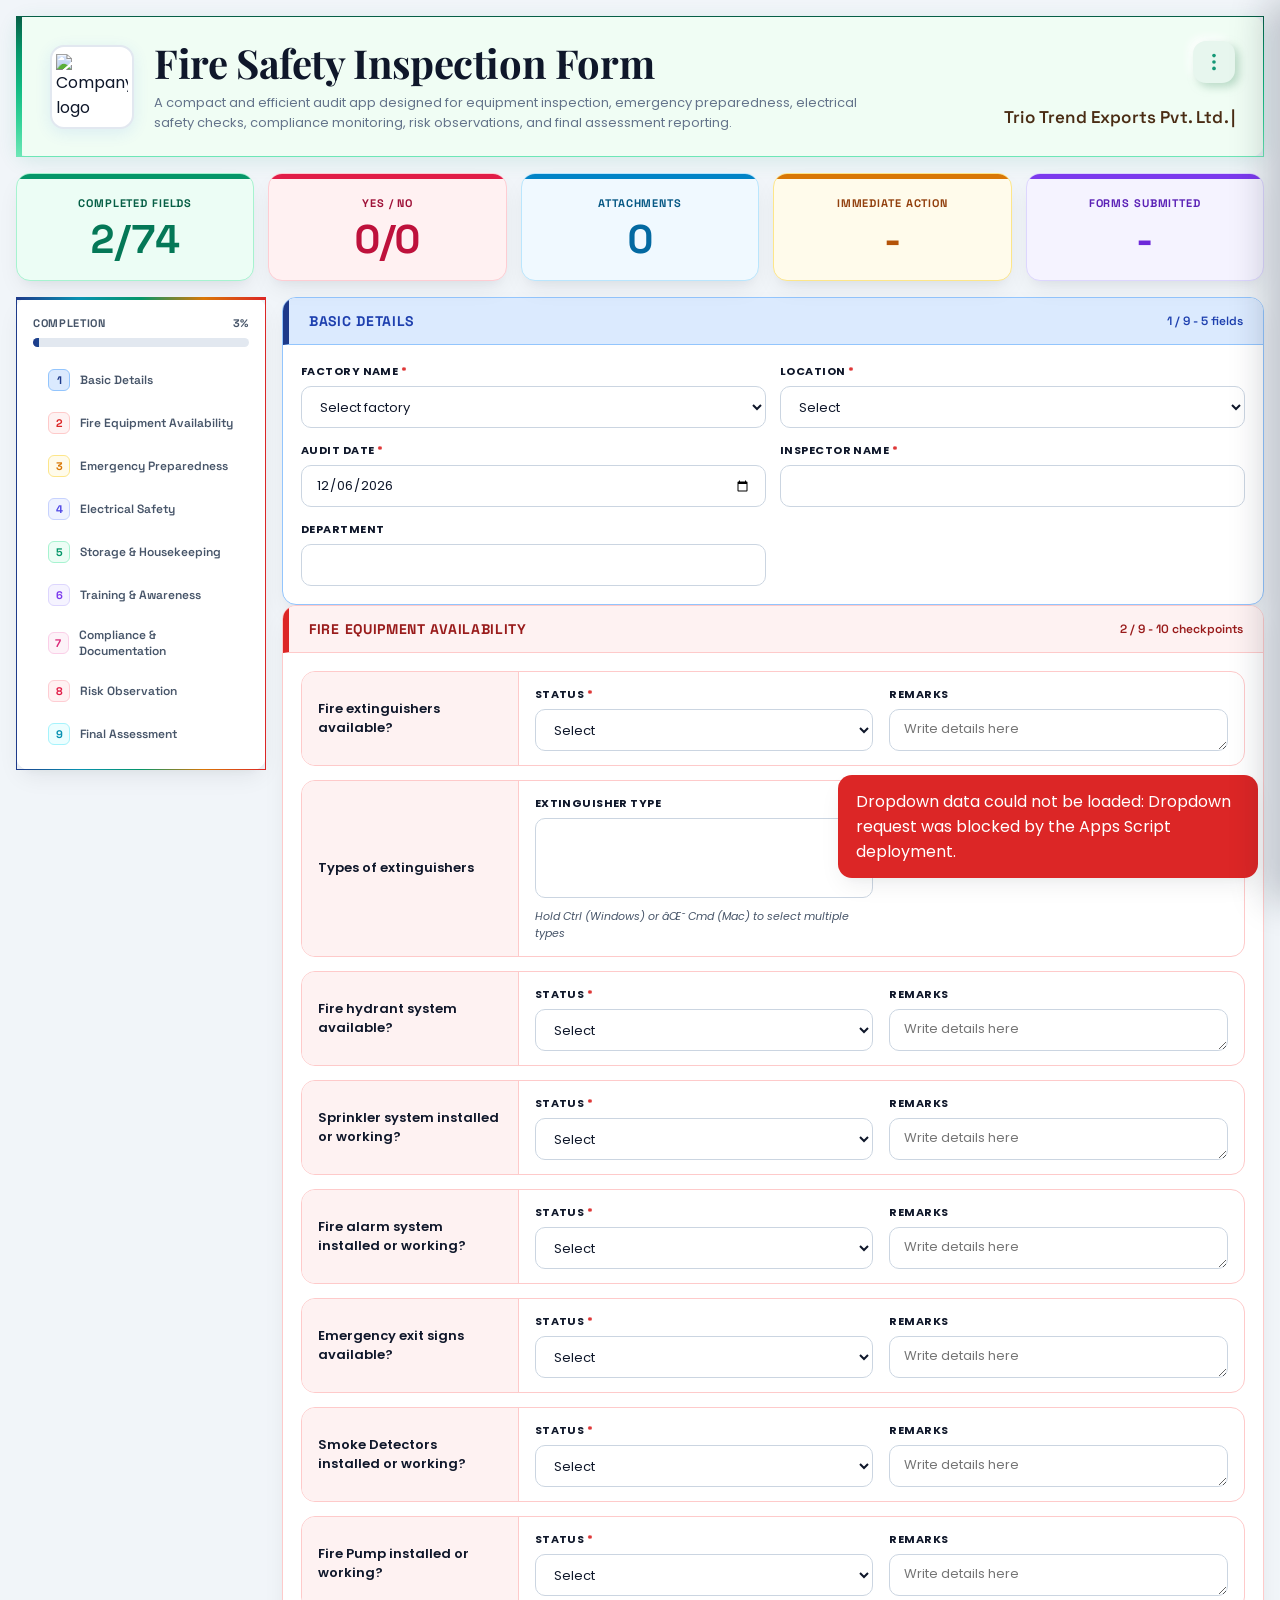
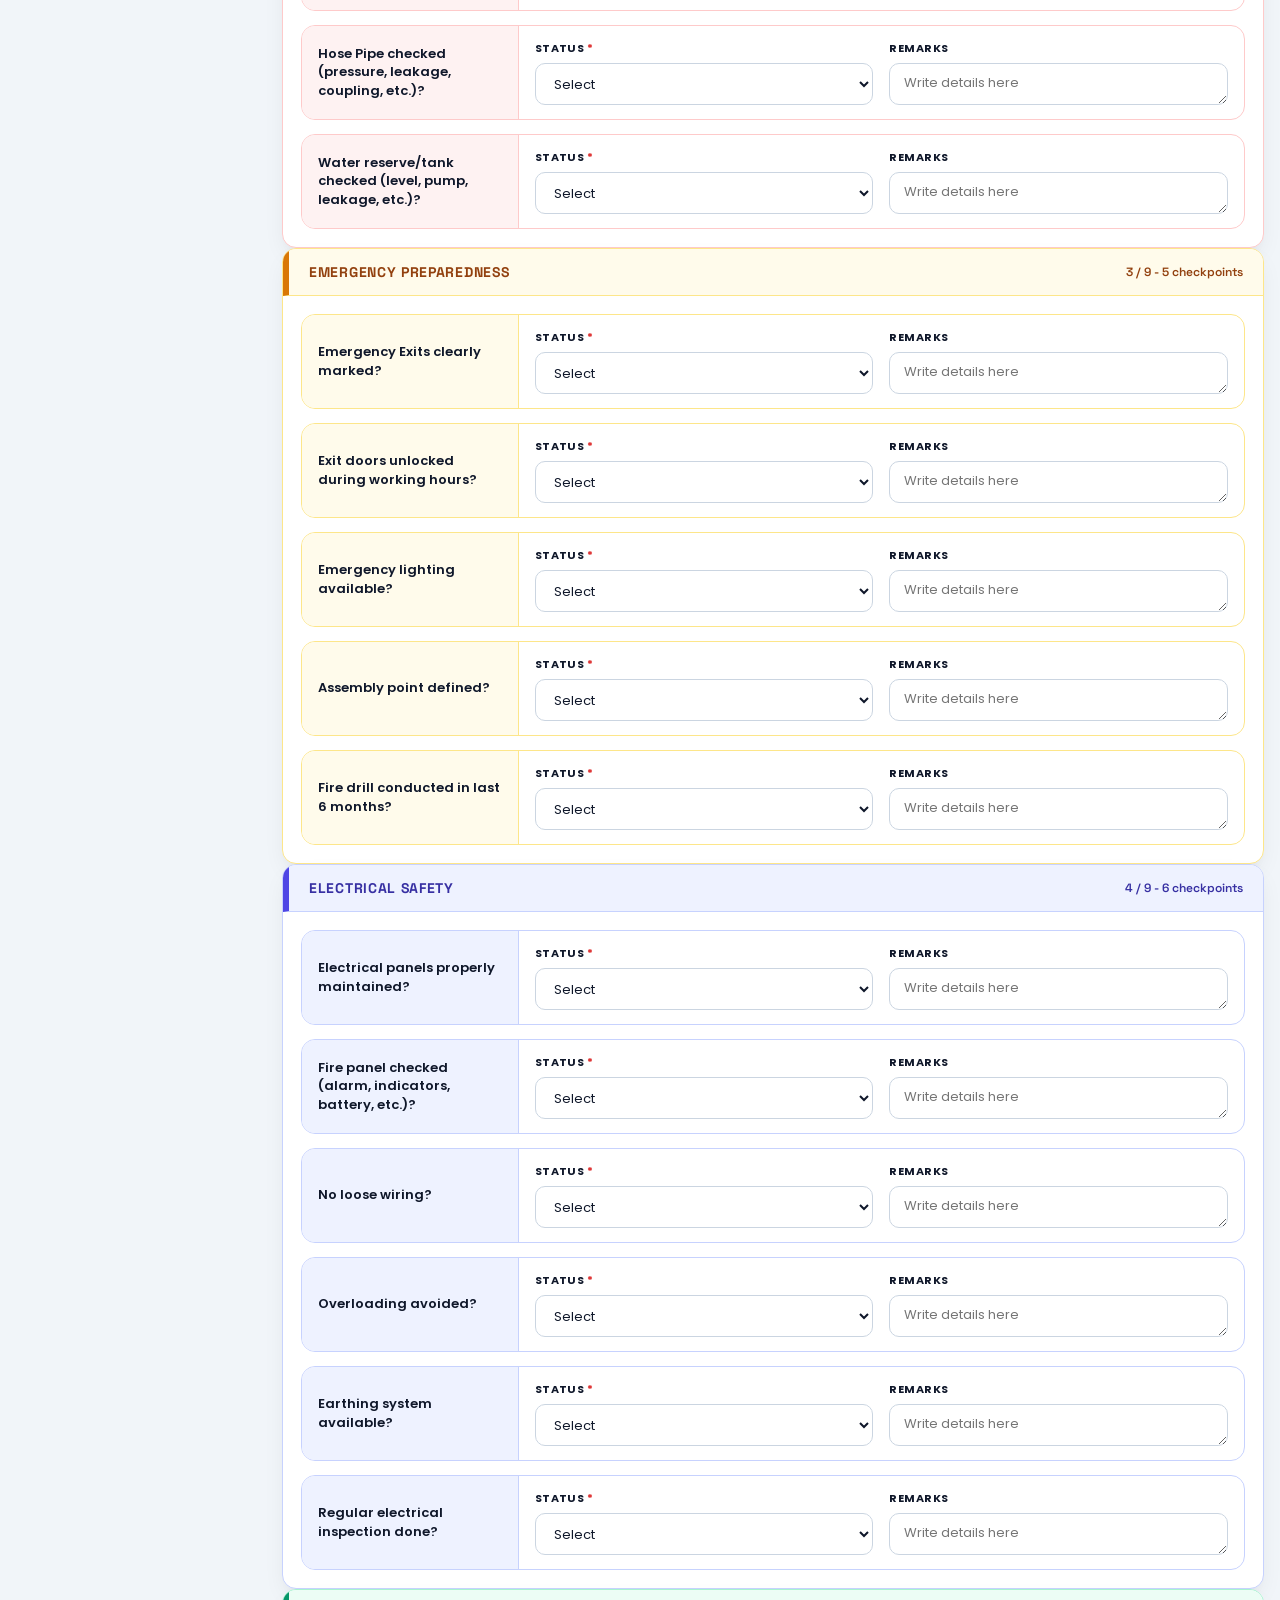
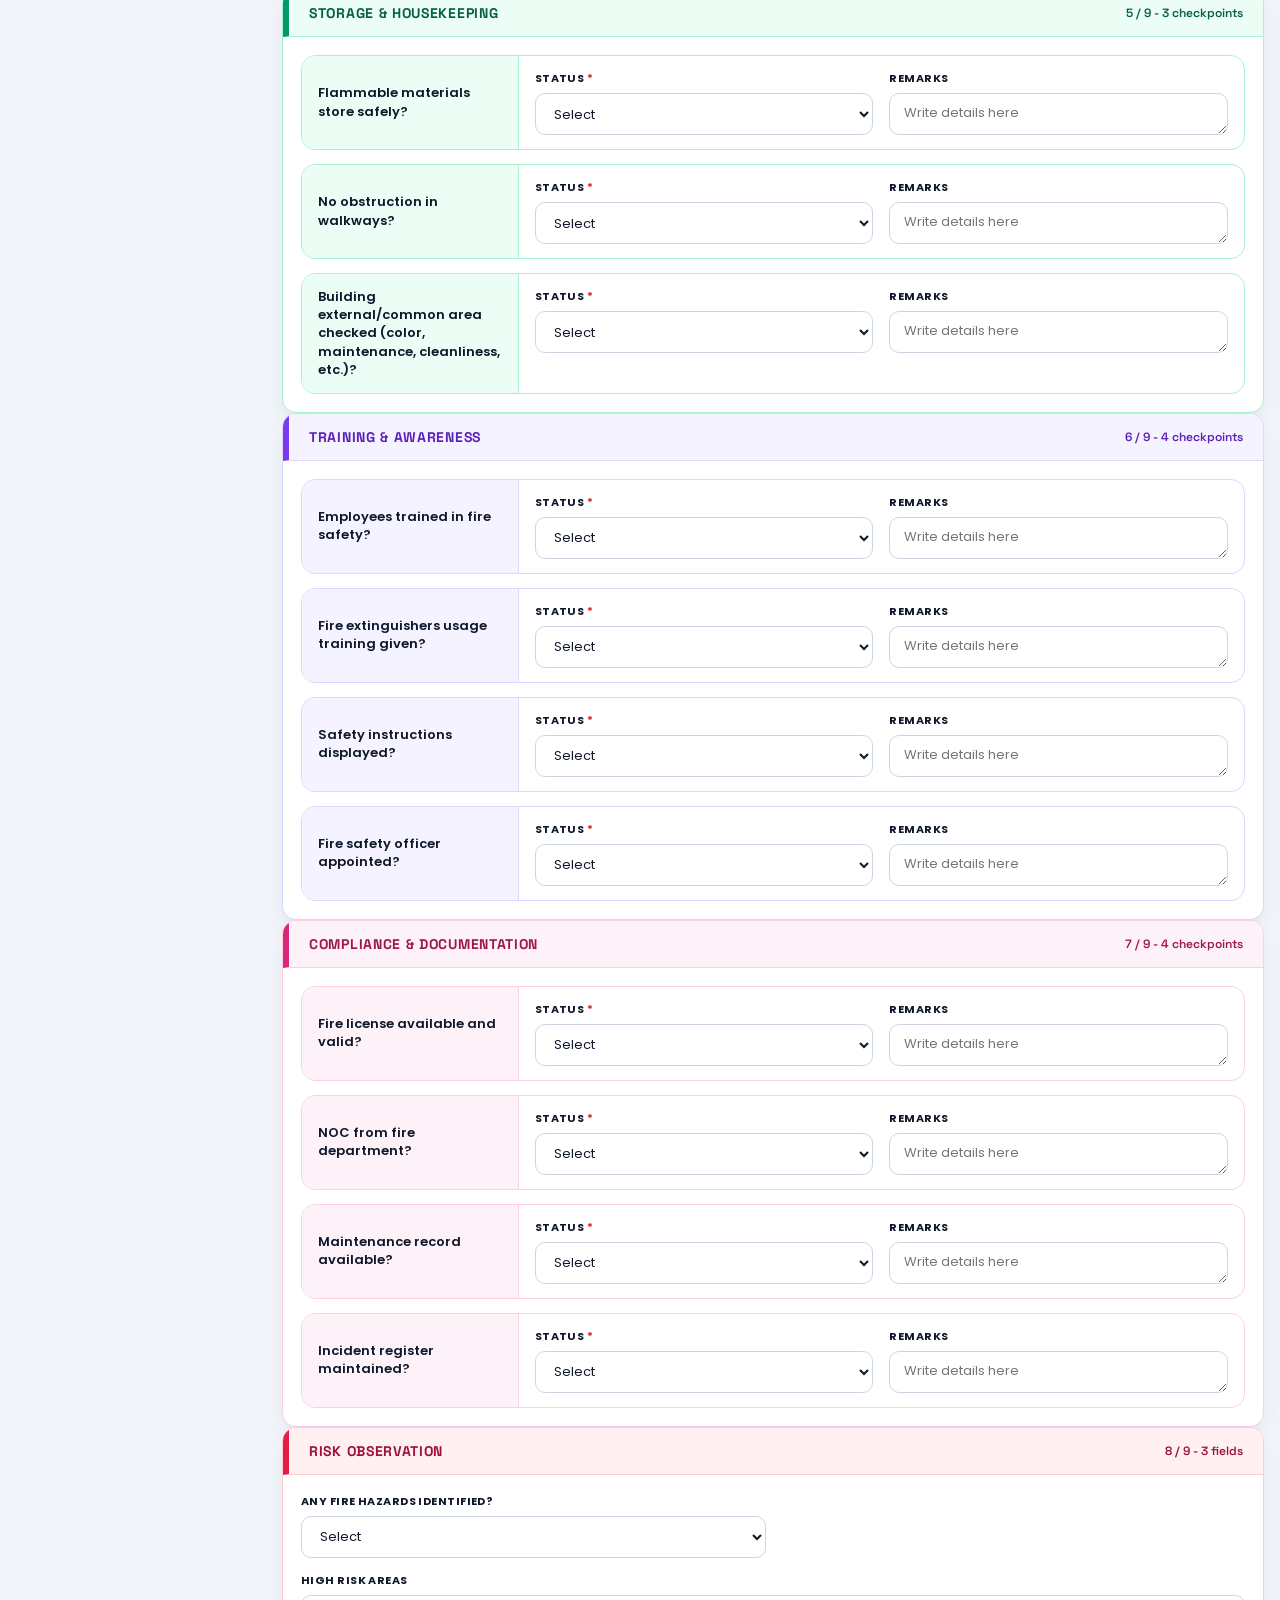
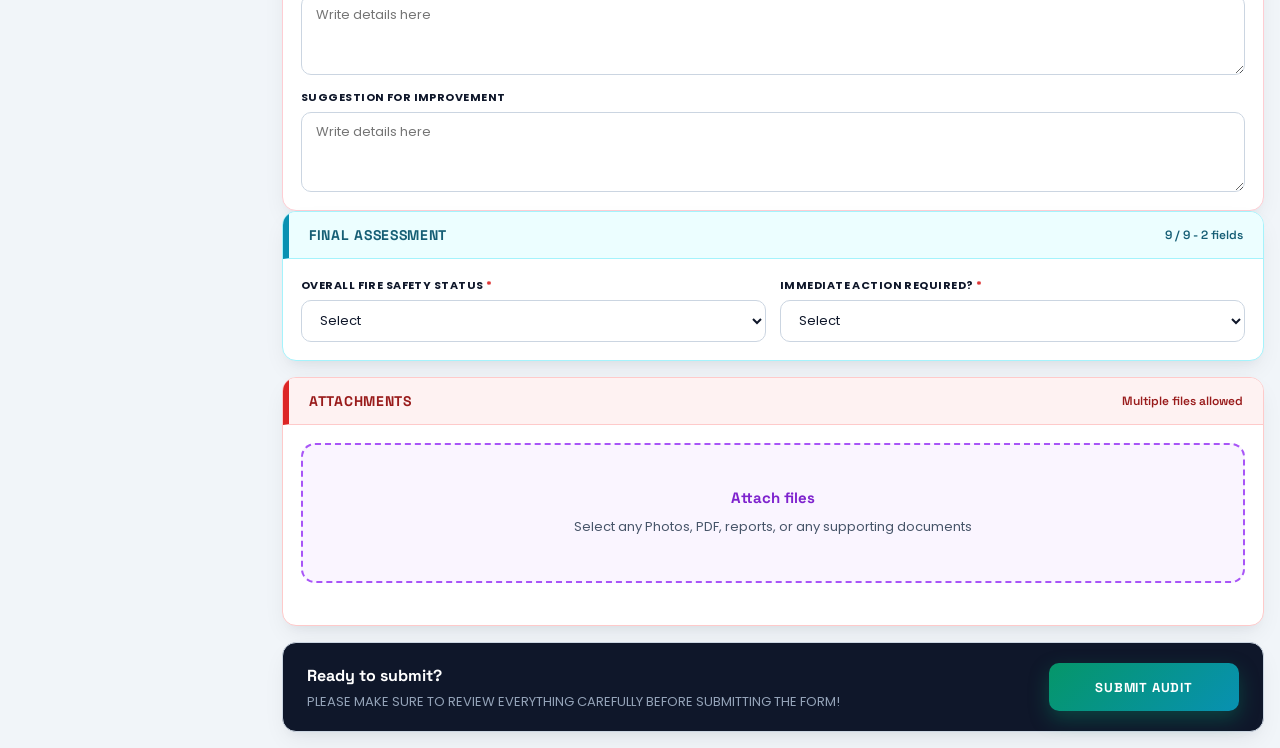
==== commit 8c338c0b: "Update title and add AI Reminder modal" ====
--- a/index.html
+++ b/index.html
@@ -5,7 +5,8 @@
   <base target="_top">
   <meta charset="UTF-8">
   <meta name="viewport" content="width=device-width, initial-scale=1.0">
-  <title>Fire Safety Audit</title>
+  <title>Fire Safety-Application</title>
+  <link rel="icon" type="image/png" href="https://res.cloudinary.com/dnrgcigsj/image/upload/v1787810920/ChatGPT_Image_Aug_27_2026_11_38_13_AM_bovvef.png">
   <link rel="preconnect" href="https://fonts.googleapis.com">
   <link rel="preconnect" href="https://fonts.gstatic.com" crossorigin>
   <link rel="dns-prefetch" href="https://script.google.com">
@@ -148,7 +149,7 @@
           </button>
           <button class="rpt-export-btn" onclick="exportRptExcel()" title="Export to Excel">
             <svg viewBox="0 0 24 24" fill="none" stroke="currentColor" stroke-width="2" stroke-linecap="round"
-              stroke-linejoin="round" style="width:20px;height:20px;">
+              stroke-linejoin="round" style="width:20px;height:20px;" class="legacy-export-icon">
               <path d="M14 2H6a2 2 0 0 0-2 2v16a2 2 0 0 0 2 2h12a2 2 0 0 0 2-2V8z" />
               <polyline points="14 2 14 8 20 8" />
               <line x1="12" y1="18" x2="12" y2="12" />
@@ -607,13 +608,14 @@
               <p class="amc-section-subtitle"></p>
             </div>
             <div class="amc-toolbar-info-right">
-              <button class="amc-global-add-btn" type="button" onclick="openAmcForm()">
-                <svg viewBox="0 0 24 24" width="16" height="16" fill="none" stroke="currentColor" stroke-width="2.5"
+              <button class="amc-global-add-btn amc-ai-reminder-btn" type="button" onclick="openAmcReminderDashboard()" title="AI Reminder — See contract expirations, renewals & servicing alerts">
+                <svg viewBox="0 0 24 24" width="16" height="16" fill="none" stroke="currentColor" stroke-width="2.2"
                   stroke-linecap="round" stroke-linejoin="round">
-                  <line x1="12" y1="5" x2="12" y2="19" />
-                  <line x1="5" y1="12" x2="19" y2="12" />
+                  <path d="M18 8A6 6 0 0 0 6 8c0 7-3 9-3 9h18s-3-2-3-9"/>
+                  <path d="M13.73 21a2 2 0 0 1-3.46 0"/>
+                  <circle cx="19" cy="5" r="3" fill="#f97316" stroke="none"/>
                 </svg>
-                + New AMC
+                AI Reminder
               </button>
               <button class="amc-global-add-btn" type="button" onclick="openAmcReportModal()" style="background-color:#0f766e;" title="Open AMC Analytics, Servicing Delays & Pivot Table Report">
                 <svg viewBox="0 0 24 24" width="16" height="16" fill="none" stroke="currentColor" stroke-width="2"
@@ -1464,7 +1466,219 @@
     </div>
   </div>
 
-  <!-- ─── AMC Report & Analysis Modal Dashboard ─────────────────────── -->
+  <!-- ─── AMC Delete Password Confirmation ─────────────────────────── -->
+  <div id="amcDeletePasswordModal" class="amc-delete-password-overlay hidden"
+    onclick="if(event.target===this)closeAmcDeletePasswordModal()">
+    <div class="amc-delete-password-card" role="dialog" aria-modal="true" aria-labelledby="amcDeletePasswordTitle">
+      <div class="amc-delete-password-icon" aria-hidden="true">
+        <svg viewBox="0 0 24 24" width="26" height="26" fill="none" stroke="currentColor" stroke-width="2"
+          stroke-linecap="round" stroke-linejoin="round">
+          <rect x="5" y="11" width="14" height="10" rx="2" />
+          <path d="M8 11V8a4 4 0 0 1 8 0v3" />
+          <circle cx="12" cy="16" r="1" fill="currentColor" />
+        </svg>
+      </div>
+      <h4 id="amcDeletePasswordTitle">Confirm permanent deletion</h4>
+      <p>Enter the deletion password to permanently remove this AMC record and its complete service history.</p>
+      <form id="amcDeletePasswordForm" onsubmit="submitAmcDeletePassword(event)">
+        <label for="amcDeletePasswordInput">Password</label>
+        <div class="amc-delete-password-input-wrap">
+          <input type="password" id="amcDeletePasswordInput" autocomplete="off" placeholder="Enter password" required oninput="clearAmcDeletePasswordError()">
+          <button type="button" class="amc-password-toggle" onclick="toggleAmcDeletePasswordVisibility()" title="Show password" aria-label="Show password">
+            <svg viewBox="0 0 24 24" width="17" height="17" fill="none" stroke="currentColor" stroke-width="2" stroke-linecap="round" stroke-linejoin="round">
+              <path d="M2 12s3.5-6 10-6 10 6 10 6-3.5 6-10 6-10-6-10-6Z" />
+              <circle cx="12" cy="12" r="2.5" />
+            </svg>
+          </button>
+        </div>
+        <div class="amc-delete-password-error hidden" id="amcDeletePasswordError" role="alert">Incorrect password. Please try again.</div>
+        <div class="amc-delete-password-actions">
+          <button type="button" class="amc-delete-password-cancel" onclick="closeAmcDeletePasswordModal()">Cancel</button>
+          <button type="submit" class="amc-delete-password-submit" id="amcDeletePasswordSubmitBtn">
+            <svg viewBox="0 0 24 24" width="16" height="16" fill="none" stroke="currentColor" stroke-width="2.3" stroke-linecap="round" stroke-linejoin="round">
+              <polyline points="20 6 9 17 4 12" />
+            </svg>
+            Confirm &amp; Delete
+          </button>
+        </div>
+      </form>
+    </div>
+  </div>
+
+
+  <!-- ─── AI Reminder Dashboard Modal ────────────────────────────── -->
+  <div id="amcReminderModal" class="amc-reminder-overlay hidden" onclick="if(event.target===this)closeAmcReminderDashboard()">
+    <div class="amc-reminder-box">
+      <!-- Header -->
+      <div class="amc-reminder-head">
+        <div class="amc-reminder-title-block">
+          <div class="amc-reminder-icon-wrap">
+            <svg viewBox="0 0 24 24" width="22" height="22" fill="none" stroke="currentColor" stroke-width="2.2" stroke-linecap="round" stroke-linejoin="round">
+              <path d="M18 8A6 6 0 0 0 6 8c0 7-3 9-3 9h18s-3-2-3-9"/>
+              <path d="M13.73 21a2 2 0 0 1-3.46 0"/>
+            </svg>
+          </div>
+          <div>
+            <h2 class="amc-reminder-title">AI Reminder Dashboard</h2>
+            <p class="amc-reminder-subtitle"><span class="amcr-live-dot"></span>Live AMC alerts — contracts &amp; servicing at a glance</p>
+          </div>
+        </div>
+        <button class="amc-reminder-close-btn" onclick="closeAmcReminderDashboard()" title="Close">
+          <svg viewBox="0 0 24 24" width="18" height="18" fill="none" stroke="currentColor" stroke-width="2.5" stroke-linecap="round" stroke-linejoin="round">
+            <line x1="18" y1="6" x2="6" y2="18"/><line x1="6" y1="6" x2="18" y2="18"/>
+          </svg>
+        </button>
+      </div>
+
+      <!-- Summary bar -->
+      <div id="amcReminderSummaryBar" class="amc-reminder-summary-bar"></div>
+
+      <!-- Four-quadrant grid -->
+      <div class="amc-reminder-grid">
+
+        <div class="amcr-group-label">Contract Status</div>
+
+        <!-- 1. Contract Expired — NOT yet renewed -->
+        <div class="amc-reminder-card card-expired">
+          <div class="amc-reminder-card-head">
+            <span class="amc-reminder-card-icon">
+              <svg viewBox="0 0 24 24" width="15" height="15" fill="none" stroke="currentColor" stroke-width="2.5" stroke-linecap="round" stroke-linejoin="round">
+                <circle cx="12" cy="12" r="10"/><line x1="15" y1="9" x2="9" y2="15"/><line x1="9" y1="9" x2="15" y2="15"/>
+              </svg>
+            </span>
+            <span class="amc-reminder-card-title">Contract Expired &amp; Not Renewed</span>
+            <span class="amc-reminder-card-count" id="amcReminderCountExpired">0</span>
+          </div>
+          <div class="amc-reminder-card-body" id="amcReminderListExpired">
+            <p class="amc-reminder-empty">No expired contracts.</p>
+          </div>
+        </div>
+
+        <!-- 2. Contract Expiring Soon -->
+        <div class="amc-reminder-card card-expiring">
+          <div class="amc-reminder-card-head">
+            <span class="amc-reminder-card-icon">
+              <svg viewBox="0 0 24 24" width="15" height="15" fill="none" stroke="currentColor" stroke-width="2.5" stroke-linecap="round" stroke-linejoin="round">
+                <path d="M10.29 3.86L1.82 18a2 2 0 0 0 1.71 3h16.94a2 2 0 0 0 1.71-3L13.71 3.86a2 2 0 0 0-3.42 0z"/><line x1="12" y1="9" x2="12" y2="13"/><line x1="12" y1="17" x2="12.01" y2="17"/>
+              </svg>
+            </span>
+            <span class="amc-reminder-card-title">Expiring Soon — Renew Now</span>
+            <span class="amc-reminder-card-count" id="amcReminderCountExpiring">0</span>
+          </div>
+          <div class="amc-reminder-card-body" id="amcReminderListExpiring">
+            <p class="amc-reminder-empty">No contracts expiring soon.</p>
+          </div>
+        </div>
+
+        <div class="amcr-group-label">Service Status</div>
+
+        <!-- 3. Servicing Overdue — NOT yet done -->
+        <div class="amc-reminder-card card-service-overdue">
+          <div class="amc-reminder-card-head">
+            <span class="amc-reminder-card-icon">
+              <svg viewBox="0 0 24 24" width="15" height="15" fill="none" stroke="currentColor" stroke-width="2.5" stroke-linecap="round" stroke-linejoin="round">
+                <circle cx="12" cy="12" r="10"/><polyline points="12 6 12 12 16 14"/>
+              </svg>
+            </span>
+            <span class="amc-reminder-card-title">Servicing Overdue &amp; Not Done</span>
+            <span class="amc-reminder-card-count" id="amcReminderCountServiceOverdue">0</span>
+          </div>
+          <div class="amc-reminder-card-body" id="amcReminderListServiceOverdue">
+            <p class="amc-reminder-empty">No overdue servicing.</p>
+          </div>
+        </div>
+
+        <!-- 4. Servicing Due Soon (upcoming schedule) -->
+        <div class="amc-reminder-card card-service-due">
+          <div class="amc-reminder-card-head">
+            <span class="amc-reminder-card-icon">
+              <svg viewBox="0 0 24 24" width="15" height="15" fill="none" stroke="currentColor" stroke-width="2.5" stroke-linecap="round" stroke-linejoin="round">
+                <rect x="3" y="4" width="18" height="18" rx="2" ry="2"/><line x1="16" y1="2" x2="16" y2="6"/><line x1="8" y1="2" x2="8" y2="6"/><line x1="3" y1="10" x2="21" y2="10"/>
+              </svg>
+            </span>
+            <span class="amc-reminder-card-title">Servicing Due Soon</span>
+            <span class="amc-reminder-card-count" id="amcReminderCountServiceDue">0</span>
+          </div>
+          <div class="amc-reminder-card-body" id="amcReminderListServiceDue">
+            <p class="amc-reminder-empty">No upcoming servicing due.</p>
+          </div>
+        </div>
+
+      </div><!-- /grid -->
+
+      <!-- Footer note -->
+      <div class="amc-reminder-footer">
+        <svg viewBox="0 0 24 24" width="13" height="13" fill="none" stroke="currentColor" stroke-width="2" stroke-linecap="round" stroke-linejoin="round" style="vertical-align:-2px;margin-right:4px;opacity:.6">
+          <circle cx="12" cy="12" r="10"/><line x1="12" y1="8" x2="12" y2="12"/><line x1="12" y1="16" x2="12.01" y2="16"/>
+        </svg>
+        Data reflects current AMC records. Click any category card below to view &amp; act on records.
+      </div>
+    </div>
+  </div>
+
+  <!-- ─── AI Reminder — Record Detail Card ──────────────────────── -->
+  <div id="amcReminderDetailModal" class="amcrd-overlay hidden" onclick="if(event.target===this)closeAmcReminderDetail()">
+    <div class="amcrd-box">
+      <div class="amcrd-head">
+        <div class="amcrd-head-left">
+          <span class="amcrd-cat-badge" id="amcrdCatBadge">
+            <img src="https://res.cloudinary.com/dnrgcigsj/image/upload/v1776343593/Screenshot_2026-03-06_181454-removebg-preview_hixdkx.png" alt="Company logo" class="amcrd-cat-badge-logo">
+          </span>
+          <div>
+            <h3 class="amcrd-title" id="amcrdUnitTitle">—</h3>
+            <p class="amcrd-sub" id="amcrdFloorSub">—</p>
+          </div>
+        </div>
+        <div class="amcrd-head-right">
+          <span class="amcrd-status-pill" id="amcrdStatusPill">—</span>
+          <button class="amcrd-close-btn" onclick="closeAmcReminderDetail()" title="Close">
+            <svg viewBox="0 0 24 24" width="16" height="16" fill="none" stroke="currentColor" stroke-width="2.4" stroke-linecap="round" stroke-linejoin="round">
+              <line x1="18" y1="6" x2="6" y2="18"/><line x1="6" y1="6" x2="18" y2="18"/>
+            </svg>
+          </button>
+        </div>
+      </div>
+
+      <div class="amcrd-body">
+        <div class="amcrd-alert-note" id="amcrdAlertNote"></div>
+
+        <div class="amcrd-grid">
+          <div class="amcrd-field"><span class="amcrd-label">Vendor</span><span class="amcrd-value" id="amcrdVendor">—</span></div>
+          <div class="amcrd-field"><span class="amcrd-label">Contact</span><span class="amcrd-value" id="amcrdContact">—</span></div>
+          <div class="amcrd-field"><span class="amcrd-label">Start Date</span><span class="amcrd-value" id="amcrdStart">—</span></div>
+          <div class="amcrd-field"><span class="amcrd-label">Expiry Date</span><span class="amcrd-value" id="amcrdExpiry">—</span></div>
+          <div class="amcrd-field"><span class="amcrd-label">Frequency</span><span class="amcrd-value" id="amcrdFrequency">—</span></div>
+          <div class="amcrd-field"><span class="amcrd-label">Last Service</span><span class="amcrd-value" id="amcrdLastService">—</span></div>
+          <div class="amcrd-field"><span class="amcrd-label">Next Due</span><span class="amcrd-value" id="amcrdNextDue">—</span></div>
+          <div class="amcrd-field"><span class="amcrd-label">Record ID</span><span class="amcrd-value amcrd-mono" id="amcrdRecordId">—</span></div>
+        </div>
+
+        <div class="amcrd-remarks-block">
+          <span class="amcrd-label">Remarks</span>
+          <p class="amcrd-remarks-text" id="amcrdRemarks">No remarks provided.</p>
+        </div>
+
+        <div class="amcrd-docs-block" id="amcrdDocsBlock" style="display:none;">
+          <span class="amcrd-label">Attachments</span>
+          <div class="amcrd-docs-list" id="amcrdDocsList"></div>
+        </div>
+      </div>
+
+      <div class="amcrd-footer">
+        <button class="amcrd-manage-btn" type="button" id="amcrdManageBtn">
+          <svg viewBox="0 0 24 24" width="14" height="14" fill="none" stroke="currentColor" stroke-width="2" stroke-linecap="round" stroke-linejoin="round">
+            <path d="M14 2H6a2 2 0 0 0-2 2v16a2 2 0 0 0 2 2h12a2 2 0 0 0 2-2V8z"/>
+            <polyline points="14 2 14 8 20 8"/>
+            <line x1="16" y1="13" x2="8" y2="13"/>
+            <line x1="16" y1="17" x2="8" y2="17"/>
+          </svg>
+          Manage This Record
+        </button>
+      </div>
+    </div>
+  </div>
+
+  <!-- ─── AMC Report &amp; Analysis Modal Dashboard ─────────────────────── -->
   <div id="amcReportModal" class="amc-report-modal hidden" onclick="if(event.target===this)closeAmcReportModal()">
     <div class="amc-report-box">
       <!-- Head -->
@@ -1647,7 +1861,7 @@
           </button>
           <button class="amc-rpt-tab-btn" id="amcRptTabBtnVendors" type="button" onclick="switchAmcReportTab('vendors')">
             <svg viewBox="0 0 24 24" width="15" height="15" fill="none" stroke="currentColor" stroke-width="2"><path d="M17 21v-2a4 4 0 0 0-4-4H5a4 4 0 0 0-4 4v2"/><circle cx="9" cy="7" r="4"/><path d="M23 21v-2a4 4 0 0 0-3-3.87"/><path d="M16 3.13a4 4 0 0 1 0 7.75"/></svg>
-            4. Vendor Performance &amp; SLA
+            4. Vendor Performance
           </button>
         </div>
 
@@ -1677,7 +1891,7 @@
         <!-- Tab 2: Servicing Delays -->
         <div class="amc-rpt-tab-content hidden" id="amcRptTabContentDelays">
           <div class="amc-delay-cards-row" id="amcDelayCardsRow">
-            <!-- Dynamic stats for >60d, 30-60d, <30d -->
+            <!-- Dynamic summary of services completed after their due date -->
           </div>
           <div class="amc-pivot-table-wrap" id="amcDelaysTableContainer">
             <!-- Delays table rendered by JS -->
@@ -1722,6 +1936,10 @@
           <button type="button" class="amc-drill-head-btn btn-excel" onclick="exportAmcDrilldownExcel()" title="Export this drilldown view to Excel">
             <svg viewBox="0 0 24 24" width="14" height="14" fill="none" stroke="currentColor" stroke-width="2"><path d="M21 15v4a2 2 0 0 1-2 2H5a2 2 0 0 1-2-2v-4"/><polyline points="7 10 12 15 17 10"/><line x1="12" y1="15" x2="12" y2="3"/></svg>
             Export Excel
+          </button>
+          <button type="button" class="amc-drill-head-btn btn-pdf" onclick="printAmcDrilldownPdf()" title="Open this drilldown view as a PDF-ready print page">
+            <svg viewBox="0 0 24 24" width="14" height="14" fill="none" stroke="currentColor" stroke-width="2"><path d="M6 2h9l3 3v17H6z"/><path d="M14 2v4h4"/><path d="M8 15h8M8 18h6M8 12h5"/></svg>
+            Download PDF
           </button>
           <button class="amc-close-btn" type="button" onclick="closeAmcKpiDrillModal()" title="Close" aria-label="Close KPI drilldown">
             <svg viewBox="0 0 24 24" width="16" height="16" fill="none" stroke="currentColor" stroke-width="2.5"><path d="M18 6L6 18M6 6l12 12"/></svg>
--- a/style.css
+++ b/style.css
@@ -99,7 +99,9 @@
 }
 
 @keyframes app-loader-spin {
-  to { transform: rotate(360deg); }
+  to {
+    transform: rotate(360deg);
+  }
 }
 
 * {
@@ -296,15 +298,33 @@
 }
 
 @keyframes tickerBlink {
-  0%, 49% { opacity: 1; }
-  50%, 100% { opacity: 0; }
-}
-
-.company-ticker.ticker-brown { color: #4a2c14; }
-body.dark .company-ticker.ticker-brown { color: #c99a6c; }
-
-.company-ticker.ticker-blue { color: #0b2f6b; }
-body.dark .company-ticker.ticker-blue { color: #7ba3ec; }
+
+  0%,
+  49% {
+    opacity: 1;
+  }
+
+  50%,
+  100% {
+    opacity: 0;
+  }
+}
+
+.company-ticker.ticker-brown {
+  color: #4a2c14;
+}
+
+body.dark .company-ticker.ticker-brown {
+  color: #c99a6c;
+}
+
+.company-ticker.ticker-blue {
+  color: #0b2f6b;
+}
+
+body.dark .company-ticker.ticker-blue {
+  color: #7ba3ec;
+}
 
 /* ── HEADER "MORE" MENU — NEOMORPHIC SOFT-UI TREATMENT ─────────────────── */
 :root {
@@ -345,7 +365,9 @@
   box-sizing: border-box;
 }
 
-body.dark .more-toggle-btn { color: #4de3b0; }
+body.dark .more-toggle-btn {
+  color: #4de3b0;
+}
 
 .more-toggle-btn:hover {
   transform: translateY(-1px);
@@ -433,8 +455,13 @@
   transition: box-shadow 0.15s ease, transform 0.15s ease;
 }
 
-.header-more-close:hover { transform: rotate(90deg); }
-.header-more-close:active { box-shadow: var(--hm-pressed); }
+.header-more-close:hover {
+  transform: rotate(90deg);
+}
+
+.header-more-close:active {
+  box-shadow: var(--hm-pressed);
+}
 
 .header-more-status {
   display: flex;
@@ -474,7 +501,9 @@
   transition: box-shadow 0.15s ease, transform 0.15s ease;
 }
 
-.header-more-item:hover { transform: translateY(-1px); }
+.header-more-item:hover {
+  transform: translateY(-1px);
+}
 
 .header-more-item:active {
   box-shadow: var(--hm-pressed);
@@ -492,25 +521,42 @@
   box-shadow: var(--hm-raised-sm);
 }
 
-.header-more-icon svg { width: 19px; height: 19px; }
+.header-more-icon svg {
+  width: 19px;
+  height: 19px;
+}
 
 .item-theme .header-more-icon {
   background-color: #fff0d6;
   color: #d58b16;
 }
+
 body.dark .item-theme .header-more-icon {
   background-color: rgba(213, 139, 22, 0.18);
   color: #ffc861;
 }
-.item-theme .sun-icon { display: none; }
-.item-theme .moon-icon { display: block; }
-body.dark .item-theme .sun-icon { display: block; }
-body.dark .item-theme .moon-icon { display: none; }
+
+.item-theme .sun-icon {
+  display: none;
+}
+
+.item-theme .moon-icon {
+  display: block;
+}
+
+body.dark .item-theme .sun-icon {
+  display: block;
+}
+
+body.dark .item-theme .moon-icon {
+  display: none;
+}
 
 .item-pdf .header-more-icon {
   background-color: #ffe1ea;
   color: #d6336c;
 }
+
 body.dark .item-pdf .header-more-icon {
   background-color: rgba(214, 51, 108, 0.18);
   color: #ff8fae;
@@ -520,6 +566,7 @@
   background-color: #dcf3e6;
   color: #0f7a52;
 }
+
 body.dark .item-rpt .header-more-icon {
   background-color: rgba(16, 122, 82, 0.22);
   color: #6fe3b4;
@@ -529,6 +576,7 @@
   background-color: #d9f7ea;
   color: #159876;
 }
+
 body.dark .item-daily .header-more-icon {
   background-color: rgba(21, 152, 118, 0.18);
   color: #4de3b0;
@@ -538,9 +586,20 @@
   background-color: #d6f0e3;
   color: #0f7a52;
 }
+
 body.dark .item-daily-dashboard .header-more-icon {
   background-color: rgba(15, 122, 82, 0.22);
   color: #6fe3b4;
+}
+
+.item-amc .header-more-icon {
+  background-color: #e0f2fe;
+  color: #0284c7;
+}
+
+body.dark .item-amc .header-more-icon {
+  background-color: rgba(2, 132, 199, 0.22);
+  color: #38bdf8;
 }
 
 /* KPI GRID WITH COLORFUL APP CARDS */
@@ -608,9 +667,17 @@
 }
 
 @keyframes kpiPulse {
-  0%   { transform: scale(1); }
-  35%  { transform: scale(1.12); }
-  100% { transform: scale(1); }
+  0% {
+    transform: scale(1);
+  }
+
+  35% {
+    transform: scale(1.12);
+  }
+
+  100% {
+    transform: scale(1);
+  }
 }
 
 /* KPI Color themes */
@@ -754,27 +821,115 @@
   list-style: none;
 }
 
-.nav-list li:nth-child(1)  { --nav-accent: #1e3a8a; --nav-soft: #dbeafe; --nav-line: #93c5fd; }
-.nav-list li:nth-child(2)  { --nav-accent: #dc2626; --nav-soft: #fef2f2; --nav-line: #fecaca; }
-.nav-list li:nth-child(3)  { --nav-accent: #d97706; --nav-soft: #fffbeb; --nav-line: #fde68a; }
-.nav-list li:nth-child(4)  { --nav-accent: #4f46e5; --nav-soft: #eef2ff; --nav-line: #c7d2fe; }
-.nav-list li:nth-child(5)  { --nav-accent: #059669; --nav-soft: #ecfdf5; --nav-line: #a7f3d0; }
-.nav-list li:nth-child(6)  { --nav-accent: #7c3aed; --nav-soft: #f5f3ff; --nav-line: #ddd6fe; }
-.nav-list li:nth-child(7)  { --nav-accent: #db2777; --nav-soft: #fdf2f8; --nav-line: #fbcfe8; }
-.nav-list li:nth-child(8)  { --nav-accent: #e11d48; --nav-soft: #fff1f2; --nav-line: #fecdd3; }
-.nav-list li:nth-child(9)  { --nav-accent: #0891b2; --nav-soft: #ecfeff; --nav-line: #a5f3fc; }
-.nav-list li:nth-child(10) { --nav-accent: #9333ea; --nav-soft: #faf5ff; --nav-line: #e9d5ff; }
-
-body.dark .nav-list li:nth-child(1)  { --nav-soft: rgba(37, 99, 235, 0.15); --nav-accent: #93c5fd; }
-body.dark .nav-list li:nth-child(2)  { --nav-soft: rgba(220, 38, 38, 0.15); --nav-accent: #fca5a5; }
-body.dark .nav-list li:nth-child(3)  { --nav-soft: rgba(217, 119, 6, 0.15); --nav-accent: #fde047; }
-body.dark .nav-list li:nth-child(4)  { --nav-soft: rgba(79, 70, 229, 0.18); --nav-accent: #a5b4fc; }
-body.dark .nav-list li:nth-child(5)  { --nav-soft: rgba(5, 150, 105, 0.15); --nav-accent: #6ee7b7; }
-body.dark .nav-list li:nth-child(6)  { --nav-soft: rgba(124, 58, 237, 0.18); --nav-accent: #c4b5fd; }
-body.dark .nav-list li:nth-child(7)  { --nav-soft: rgba(219, 39, 119, 0.18); --nav-accent: #f472b6; }
-body.dark .nav-list li:nth-child(8)  { --nav-soft: rgba(225, 29, 72, 0.18); --nav-accent: #fb7185; }
-body.dark .nav-list li:nth-child(9)  { --nav-soft: rgba(8, 145, 178, 0.18); --nav-accent: #67e8f9; }
-body.dark .nav-list li:nth-child(10) { --nav-soft: rgba(147, 51, 234, 0.18); --nav-accent: #d8b4fe; }
+.nav-list li:nth-child(1) {
+  --nav-accent: #1e3a8a;
+  --nav-soft: #dbeafe;
+  --nav-line: #93c5fd;
+}
+
+.nav-list li:nth-child(2) {
+  --nav-accent: #dc2626;
+  --nav-soft: #fef2f2;
+  --nav-line: #fecaca;
+}
+
+.nav-list li:nth-child(3) {
+  --nav-accent: #d97706;
+  --nav-soft: #fffbeb;
+  --nav-line: #fde68a;
+}
+
+.nav-list li:nth-child(4) {
+  --nav-accent: #4f46e5;
+  --nav-soft: #eef2ff;
+  --nav-line: #c7d2fe;
+}
+
+.nav-list li:nth-child(5) {
+  --nav-accent: #059669;
+  --nav-soft: #ecfdf5;
+  --nav-line: #a7f3d0;
+}
+
+.nav-list li:nth-child(6) {
+  --nav-accent: #7c3aed;
+  --nav-soft: #f5f3ff;
+  --nav-line: #ddd6fe;
+}
+
+.nav-list li:nth-child(7) {
+  --nav-accent: #db2777;
+  --nav-soft: #fdf2f8;
+  --nav-line: #fbcfe8;
+}
+
+.nav-list li:nth-child(8) {
+  --nav-accent: #e11d48;
+  --nav-soft: #fff1f2;
+  --nav-line: #fecdd3;
+}
+
+.nav-list li:nth-child(9) {
+  --nav-accent: #0891b2;
+  --nav-soft: #ecfeff;
+  --nav-line: #a5f3fc;
+}
+
+.nav-list li:nth-child(10) {
+  --nav-accent: #9333ea;
+  --nav-soft: #faf5ff;
+  --nav-line: #e9d5ff;
+}
+
+body.dark .nav-list li:nth-child(1) {
+  --nav-soft: rgba(37, 99, 235, 0.15);
+  --nav-accent: #93c5fd;
+}
+
+body.dark .nav-list li:nth-child(2) {
+  --nav-soft: rgba(220, 38, 38, 0.15);
+  --nav-accent: #fca5a5;
+}
+
+body.dark .nav-list li:nth-child(3) {
+  --nav-soft: rgba(217, 119, 6, 0.15);
+  --nav-accent: #fde047;
+}
+
+body.dark .nav-list li:nth-child(4) {
+  --nav-soft: rgba(79, 70, 229, 0.18);
+  --nav-accent: #a5b4fc;
+}
+
+body.dark .nav-list li:nth-child(5) {
+  --nav-soft: rgba(5, 150, 105, 0.15);
+  --nav-accent: #6ee7b7;
+}
+
+body.dark .nav-list li:nth-child(6) {
+  --nav-soft: rgba(124, 58, 237, 0.18);
+  --nav-accent: #c4b5fd;
+}
+
+body.dark .nav-list li:nth-child(7) {
+  --nav-soft: rgba(219, 39, 119, 0.18);
+  --nav-accent: #f472b6;
+}
+
+body.dark .nav-list li:nth-child(8) {
+  --nav-soft: rgba(225, 29, 72, 0.18);
+  --nav-accent: #fb7185;
+}
+
+body.dark .nav-list li:nth-child(9) {
+  --nav-soft: rgba(8, 145, 178, 0.18);
+  --nav-accent: #67e8f9;
+}
+
+body.dark .nav-list li:nth-child(10) {
+  --nav-soft: rgba(147, 51, 234, 0.18);
+  --nav-accent: #d8b4fe;
+}
 
 .nav-list a {
   display: flex;
@@ -833,27 +988,135 @@
 }
 
 /* 10 Standard Section Themes */
-.section:nth-child(1) { --section-accent: #1e3a8a; --section-bg: #dbeafe; --section-border: #93c5fd; --section-text: #1e40af; }
-.section:nth-child(2) { --section-accent: #dc2626; --section-bg: #fef2f2; --section-border: #fecaca; --section-text: #991b1b; }
-.section:nth-child(3) { --section-accent: #d97706; --section-bg: #fffbeb; --section-border: #fde68a; --section-text: #92400e; }
-.section:nth-child(4) { --section-accent: #4f46e5; --section-bg: #eef2ff; --section-border: #c7d2fe; --section-text: #3730a3; }
-.section:nth-child(5) { --section-accent: #059669; --section-bg: #ecfdf5; --section-border: #a7f3d0; --section-text: #065f46; }
-.section:nth-child(6) { --section-accent: #7c3aed; --section-bg: #f5f3ff; --section-border: #ddd6fe; --section-text: #5b21b6; }
-.section:nth-child(7) { --section-accent: #db2777; --section-bg: #fdf2f8; --section-border: #fbcfe8; --section-text: #9d174d; }
-.section:nth-child(8) { --section-accent: #e11d48; --section-bg: #fff1f2; --section-border: #fecdd3; --section-text: #9f1239; }
-.section:nth-child(9) { --section-accent: #0891b2; --section-bg: #ecfeff; --section-border: #a5f3fc; --section-text: #155e75; }
-.section:nth-child(10) { --section-accent: #9333ea; --section-bg: #faf5ff; --section-border: #e9d5ff; --section-text: #6b21a8; }
-
-body.dark .section:nth-child(1) { --section-bg: rgba(37, 99, 235, 0.12); --section-border: rgba(37, 99, 235, 0.3); --section-text: #93c5fd; }
-body.dark .section:nth-child(2) { --section-bg: rgba(220, 38, 38, 0.12); --section-border: rgba(220, 38, 38, 0.3); --section-text: #fca5a5; }
-body.dark .section:nth-child(3) { --section-bg: rgba(217, 119, 6, 0.12); --section-border: rgba(217, 119, 6, 0.3); --section-text: #fde047; }
-body.dark .section:nth-child(4) { --section-bg: rgba(79, 70, 229, 0.12); --section-border: rgba(79, 70, 229, 0.3); --section-text: #a5b4fc; }
-body.dark .section:nth-child(5) { --section-bg: rgba(5, 150, 105, 0.12); --section-border: rgba(5, 150, 105, 0.3); --section-text: #6ee7b7; }
-body.dark .section:nth-child(6) { --section-bg: rgba(124, 58, 237, 0.12); --section-border: rgba(124, 58, 237, 0.3); --section-text: #c4b5fd; }
-body.dark .section:nth-child(7) { --section-bg: rgba(219, 39, 119, 0.12); --section-border: rgba(219, 39, 119, 0.3); --section-text: #f472b6; }
-body.dark .section:nth-child(8) { --section-bg: rgba(225, 29, 72, 0.12); --section-border: rgba(225, 29, 72, 0.3); --section-text: #fb7185; }
-body.dark .section:nth-child(9) { --section-bg: rgba(8, 145, 178, 0.12); --section-border: rgba(8, 145, 178, 0.3); --section-text: #67e8f9; }
-body.dark .section:nth-child(10) { --section-bg: rgba(147, 51, 234, 0.12); --section-border: rgba(147, 51, 234, 0.3); --section-text: #d8b4fe; }
+.section:nth-child(1) {
+  --section-accent: #1e3a8a;
+  --section-bg: #dbeafe;
+  --section-border: #93c5fd;
+  --section-text: #1e40af;
+}
+
+.section:nth-child(2) {
+  --section-accent: #dc2626;
+  --section-bg: #fef2f2;
+  --section-border: #fecaca;
+  --section-text: #991b1b;
+}
+
+.section:nth-child(3) {
+  --section-accent: #d97706;
+  --section-bg: #fffbeb;
+  --section-border: #fde68a;
+  --section-text: #92400e;
+}
+
+.section:nth-child(4) {
+  --section-accent: #4f46e5;
+  --section-bg: #eef2ff;
+  --section-border: #c7d2fe;
+  --section-text: #3730a3;
+}
+
+.section:nth-child(5) {
+  --section-accent: #059669;
+  --section-bg: #ecfdf5;
+  --section-border: #a7f3d0;
+  --section-text: #065f46;
+}
+
+.section:nth-child(6) {
+  --section-accent: #7c3aed;
+  --section-bg: #f5f3ff;
+  --section-border: #ddd6fe;
+  --section-text: #5b21b6;
+}
+
+.section:nth-child(7) {
+  --section-accent: #db2777;
+  --section-bg: #fdf2f8;
+  --section-border: #fbcfe8;
+  --section-text: #9d174d;
+}
+
+.section:nth-child(8) {
+  --section-accent: #e11d48;
+  --section-bg: #fff1f2;
+  --section-border: #fecdd3;
+  --section-text: #9f1239;
+}
+
+.section:nth-child(9) {
+  --section-accent: #0891b2;
+  --section-bg: #ecfeff;
+  --section-border: #a5f3fc;
+  --section-text: #155e75;
+}
+
+.section:nth-child(10) {
+  --section-accent: #9333ea;
+  --section-bg: #faf5ff;
+  --section-border: #e9d5ff;
+  --section-text: #6b21a8;
+}
+
+body.dark .section:nth-child(1) {
+  --section-bg: rgba(37, 99, 235, 0.12);
+  --section-border: rgba(37, 99, 235, 0.3);
+  --section-text: #93c5fd;
+}
+
+body.dark .section:nth-child(2) {
+  --section-bg: rgba(220, 38, 38, 0.12);
+  --section-border: rgba(220, 38, 38, 0.3);
+  --section-text: #fca5a5;
+}
+
+body.dark .section:nth-child(3) {
+  --section-bg: rgba(217, 119, 6, 0.12);
+  --section-border: rgba(217, 119, 6, 0.3);
+  --section-text: #fde047;
+}
+
+body.dark .section:nth-child(4) {
+  --section-bg: rgba(79, 70, 229, 0.12);
+  --section-border: rgba(79, 70, 229, 0.3);
+  --section-text: #a5b4fc;
+}
+
+body.dark .section:nth-child(5) {
+  --section-bg: rgba(5, 150, 105, 0.12);
+  --section-border: rgba(5, 150, 105, 0.3);
+  --section-text: #6ee7b7;
+}
+
+body.dark .section:nth-child(6) {
+  --section-bg: rgba(124, 58, 237, 0.12);
+  --section-border: rgba(124, 58, 237, 0.3);
+  --section-text: #c4b5fd;
+}
+
+body.dark .section:nth-child(7) {
+  --section-bg: rgba(219, 39, 119, 0.12);
+  --section-border: rgba(219, 39, 119, 0.3);
+  --section-text: #f472b6;
+}
+
+body.dark .section:nth-child(8) {
+  --section-bg: rgba(225, 29, 72, 0.12);
+  --section-border: rgba(225, 29, 72, 0.3);
+  --section-text: #fb7185;
+}
+
+body.dark .section:nth-child(9) {
+  --section-bg: rgba(8, 145, 178, 0.12);
+  --section-border: rgba(8, 145, 178, 0.3);
+  --section-text: #67e8f9;
+}
+
+body.dark .section:nth-child(10) {
+  --section-bg: rgba(147, 51, 234, 0.12);
+  --section-border: rgba(147, 51, 234, 0.3);
+  --section-text: #d8b4fe;
+}
 
 .section-title {
   display: flex;
@@ -1383,7 +1646,9 @@
   transition: border-color 0.18s ease;
 }
 
-.pdf-search:focus-within { border-color: #1e3a8a; }
+.pdf-search:focus-within {
+  border-color: #1e3a8a;
+}
 
 .pdf-search svg {
   flex-shrink: 0;
@@ -1454,7 +1719,11 @@
   overflow: hidden;
 }
 
-body.dark .pdf-table-head { background-color: #431407; border-color: rgba(217, 119, 6, 0.35); color: #fdba74; }
+body.dark .pdf-table-head {
+  background-color: #431407;
+  border-color: rgba(217, 119, 6, 0.35);
+  color: #fdba74;
+}
 
 .pdf-table-head div {
   padding: 11px 16px;
@@ -1486,7 +1755,9 @@
   height: 0;
 }
 
-body.dark #pdfList { border-color: rgba(217, 119, 6, 0.35); }
+body.dark #pdfList {
+  border-color: rgba(217, 119, 6, 0.35);
+}
 
 .pdf-item {
   display: grid;
@@ -1498,10 +1769,17 @@
   transition: background-color 0.15s ease;
 }
 
-.pdf-item:last-child { border-bottom: none; }
-
-.pdf-item:hover { background-color: #f8fafc; }
-body.dark .pdf-item:hover { background-color: #1e293b; }
+.pdf-item:last-child {
+  border-bottom: none;
+}
+
+.pdf-item:hover {
+  background-color: #f8fafc;
+}
+
+body.dark .pdf-item:hover {
+  background-color: #1e293b;
+}
 
 .pdf-name-wrap {
   display: flex;
@@ -1595,11 +1873,34 @@
   transition: background-color 0.15s ease, border-color 0.15s ease, transform 0.15s ease;
 }
 
-.pdf-download:hover, .pdf-delete:hover { transform: scale(1.08); }
-.pdf-download { color: #1e3a8a; border-color: #93c5fd; background-color: #dbeafe; }
-.pdf-download:hover { background-color: #1e3a8a; color: #ffffff; border-color: #1e3a8a; }
-.pdf-delete { color: #dc2626; border-color: #fecaca; background-color: #fef2f2; }
-.pdf-delete:hover { background-color: #dc2626; color: #ffffff; border-color: #dc2626; }
+.pdf-download:hover,
+.pdf-delete:hover {
+  transform: scale(1.08);
+}
+
+.pdf-download {
+  color: #1e3a8a;
+  border-color: #93c5fd;
+  background-color: #dbeafe;
+}
+
+.pdf-download:hover {
+  background-color: #1e3a8a;
+  color: #ffffff;
+  border-color: #1e3a8a;
+}
+
+.pdf-delete {
+  color: #dc2626;
+  border-color: #fecaca;
+  background-color: #fef2f2;
+}
+
+.pdf-delete:hover {
+  background-color: #dc2626;
+  color: #ffffff;
+  border-color: #dc2626;
+}
 
 /* REPORT DASHBOARD MODAL */
 .rpt-modal {
@@ -1659,7 +1960,10 @@
   flex-shrink: 0;
 }
 
-.rpt-icon-wrap svg { width: 24px; height: 24px; }
+.rpt-icon-wrap svg {
+  width: 24px;
+  height: 24px;
+}
 
 .rpt-title-block h3 {
   margin: 0;
@@ -1695,7 +1999,10 @@
   transition: background-color 0.18s ease, transform 0.15s ease;
 }
 
-.rpt-export-btn:hover { background-color: rgba(255, 255, 255, 0.3); transform: scale(1.06); }
+.rpt-export-btn:hover {
+  background-color: rgba(255, 255, 255, 0.3);
+  transform: scale(1.06);
+}
 
 .rpt-close-btn {
   width: 40px;
@@ -1710,7 +2017,10 @@
   transition: background-color 0.18s ease, transform 0.15s ease;
 }
 
-.rpt-close-btn:hover { background-color: rgba(255, 255, 255, 0.3); transform: scale(1.05); }
+.rpt-close-btn:hover {
+  background-color: rgba(255, 255, 255, 0.3);
+  transform: scale(1.05);
+}
 
 .rpt-filters {
   display: flex;
@@ -1742,7 +2052,9 @@
   color: #1e3a8a;
 }
 
-body.dark .rpt-filter-group label { color: #93c5fd; }
+body.dark .rpt-filter-group label {
+  color: #93c5fd;
+}
 
 .rpt-filter-group select,
 .rpt-filter-group input[type="date"] {
@@ -1760,7 +2072,9 @@
 }
 
 .rpt-filter-group select:focus,
-.rpt-filter-group input[type="date"]:focus { border-color: #1e3a8a; }
+.rpt-filter-group input[type="date"]:focus {
+  border-color: #1e3a8a;
+}
 
 .rpt-filter-actions {
   display: flex;
@@ -1786,7 +2100,10 @@
   transition: background-color 0.18s ease, transform 0.15s ease;
 }
 
-.rpt-apply-btn:hover { background-color: #1e40af; transform: translateY(-1px); }
+.rpt-apply-btn:hover {
+  background-color: #1e40af;
+  transform: translateY(-1px);
+}
 
 .rpt-reset-btn {
   height: 42px;
@@ -1805,7 +2122,9 @@
   transition: background-color 0.18s ease;
 }
 
-.rpt-reset-btn:hover { background-color: var(--soft); }
+.rpt-reset-btn:hover {
+  background-color: var(--soft);
+}
 
 .rpt-kpi-row {
   display: grid;
@@ -1816,7 +2135,9 @@
 }
 
 @media(max-width: 700px) {
-  .rpt-kpi-row { grid-template-columns: repeat(2, 1fr); }
+  .rpt-kpi-row {
+    grid-template-columns: repeat(2, 1fr);
+  }
 }
 
 .rpt-kpi {
@@ -1842,10 +2163,21 @@
   background: rgba(255, 255, 255, 0.08);
 }
 
-.rpt-kpi-total   { background-color: #1e3a8a; }
-.rpt-kpi-pending { background-color: #c7770b; }
-.rpt-kpi-complete { background-color: #078b68; }
-.rpt-kpi-elapsed  { background-color: #733bc5; }
+.rpt-kpi-total {
+  background-color: #1e3a8a;
+}
+
+.rpt-kpi-pending {
+  background-color: #c7770b;
+}
+
+.rpt-kpi-complete {
+  background-color: #078b68;
+}
+
+.rpt-kpi-elapsed {
+  background-color: #733bc5;
+}
 
 .rpt-kpi-icon {
   width: 50px;
@@ -1858,7 +2190,10 @@
   backdrop-filter: blur(4px);
 }
 
-.rpt-kpi-icon svg { width: 26px; height: 26px; }
+.rpt-kpi-icon svg {
+  width: 26px;
+  height: 26px;
+}
 
 .rpt-kpi-val {
   font-family: var(--font-heading);
@@ -1944,19 +2279,35 @@
   border-color: #25317f;
 }
 
-.rpt-table thead th .sort-icon { margin-left: 4px; opacity: 0.6; }
+.rpt-table thead th .sort-icon {
+  margin-left: 4px;
+  opacity: 0.6;
+}
 
 .rpt-table tbody tr {
   border-bottom: 1px solid var(--line);
   transition: background-color 0.12s ease;
 }
 
-.rpt-table tbody tr:last-child { border-bottom: none; }
-.rpt-table tbody tr:hover { background-color: #f8fafc; }
-body.dark .rpt-table tbody tr:hover { background-color: #1e293b; }
-
-.rpt-table tbody tr:nth-child(even) { background-color: #fcfcfd; }
-body.dark .rpt-table tbody tr:nth-child(even) { background-color: rgba(255,255,255,0.02); }
+.rpt-table tbody tr:last-child {
+  border-bottom: none;
+}
+
+.rpt-table tbody tr:hover {
+  background-color: #f8fafc;
+}
+
+body.dark .rpt-table tbody tr:hover {
+  background-color: #1e293b;
+}
+
+.rpt-table tbody tr:nth-child(even) {
+  background-color: #fcfcfd;
+}
+
+body.dark .rpt-table tbody tr:nth-child(even) {
+  background-color: rgba(255, 255, 255, 0.02);
+}
 
 .rpt-table tbody td {
   padding: 13px 16px;
@@ -2013,7 +2364,11 @@
   font-family: var(--font-body);
 }
 
-.rpt-pages { display: flex; gap: 6px; align-items: center; }
+.rpt-pages {
+  display: flex;
+  gap: 6px;
+  align-items: center;
+}
 
 .rpt-page-btn {
   min-width: 36px;
@@ -2032,7 +2387,10 @@
   transition: background-color 0.15s ease, transform 0.12s ease;
 }
 
-.rpt-page-btn:hover:not(:disabled) { background-color: var(--soft); transform: scale(1.05); }
+.rpt-page-btn:hover:not(:disabled) {
+  background-color: var(--soft);
+  transform: scale(1.05);
+}
 
 .rpt-page-btn.active {
   background-color: #1e3a8a;
@@ -2040,6 +2398,7 @@
   border-color: #1e3a8a;
   box-shadow: 0 4px 10px rgba(30, 58, 138, 0.25);
 }
+
 /* ── DAILY TASK ───────────────────────────────────────────────────────── */
 .daily-modal {
   position: fixed;
@@ -2106,7 +2465,7 @@
   min-width: 0;
 }
 
-.daily-title-block > div:last-child {
+.daily-title-block>div:last-child {
   min-width: 0;
 }
 
@@ -2139,7 +2498,9 @@
   flex-shrink: 0;
 }
 
-body.dark .daily-icon-wrap { color: #4de3b0; }
+body.dark .daily-icon-wrap {
+  color: #4de3b0;
+}
 
 .daily-head-actions {
   display: flex;
@@ -2168,7 +2529,9 @@
   transition: box-shadow 0.18s ease, transform 0.15s ease, opacity 0.15s ease;
 }
 
-body.dark .daily-signout-icon-btn { color: #ff8fae; }
+body.dark .daily-signout-icon-btn {
+  color: #ff8fae;
+}
 
 .daily-signout-icon-btn:hover {
   transform: translateY(-1px);
@@ -2200,7 +2563,9 @@
   transition: box-shadow 0.18s ease, transform 0.15s ease;
 }
 
-body.dark .daily-report-btn { color: #4de3b0; }
+body.dark .daily-report-btn {
+  color: #4de3b0;
+}
 
 .daily-report-btn:hover {
   transform: translateY(-1px);
@@ -2257,7 +2622,9 @@
   box-shadow: var(--hm-raised-sm);
 }
 
-body.dark .daily-stat { color: #6fe3b4; }
+body.dark .daily-stat {
+  color: #6fe3b4;
+}
 
 .daily-stat-icon {
   display: inline-flex;
@@ -2304,7 +2671,9 @@
     font-size: 11px;
   }
 
-  .daily-stat-lbl { display: none; }
+  .daily-stat-lbl {
+    display: none;
+  }
 }
 
 .daily-body {
@@ -2345,8 +2714,15 @@
   transition: transform 0.18s ease, box-shadow 0.18s ease;
 }
 
-.daily-badge:hover { transform: translateY(-2px); }
-.daily-badge:disabled { cursor: wait; opacity: 0.65; transform: none; }
+.daily-badge:hover {
+  transform: translateY(-2px);
+}
+
+.daily-badge:disabled {
+  cursor: wait;
+  opacity: 0.65;
+  transform: none;
+}
 
 .daily-badge-in {
   background: linear-gradient(135deg, #059669, #0891b2);
@@ -2354,7 +2730,9 @@
   box-shadow: 0 10px 24px rgba(5, 150, 105, 0.35);
 }
 
-.daily-badge-in:hover { box-shadow: 0 14px 28px rgba(5, 150, 105, 0.45); }
+.daily-badge-in:hover {
+  box-shadow: 0 14px 28px rgba(5, 150, 105, 0.45);
+}
 
 .daily-badge-out {
   background: linear-gradient(135deg, #dc2626, #d97706);
@@ -2362,7 +2740,9 @@
   box-shadow: 0 10px 24px rgba(220, 38, 38, 0.35);
 }
 
-.daily-badge-out:hover { box-shadow: 0 14px 28px rgba(220, 38, 38, 0.45); }
+.daily-badge-out:hover {
+  box-shadow: 0 14px 28px rgba(220, 38, 38, 0.45);
+}
 
 .daily-form-grid {
   display: grid;
@@ -2376,7 +2756,9 @@
   gap: 6px;
 }
 
-.daily-field-full { grid-column: 1 / -1; }
+.daily-field-full {
+  grid-column: 1 / -1;
+}
 
 .daily-field label {
   font-size: 12px;
@@ -2446,8 +2828,14 @@
   transition: background-color 0.15s ease;
 }
 
-.daily-attach-menu button:hover { background-color: var(--soft); }
-.daily-attach-menu button svg { color: #0d9488; flex-shrink: 0; }
+.daily-attach-menu button:hover {
+  background-color: var(--soft);
+}
+
+.daily-attach-menu button svg {
+  color: #0d9488;
+  flex-shrink: 0;
+}
 
 .daily-attach-list {
   display: flex;
@@ -2493,7 +2881,9 @@
   line-height: 0;
 }
 
-.daily-attach-thumb-remove:hover { background-color: rgba(220, 38, 38, 0.85); }
+.daily-attach-thumb-remove:hover {
+  background-color: rgba(220, 38, 38, 0.85);
+}
 
 .daily-stopwatch-float {
   position: fixed;
@@ -2524,13 +2914,30 @@
 }
 
 @keyframes dailyPulse {
-  0%, 100% { opacity: 1; transform: scale(1); }
-  50% { opacity: 0.45; transform: scale(0.8); }
+
+  0%,
+  100% {
+    opacity: 1;
+    transform: scale(1);
+  }
+
+  50% {
+    opacity: 0.45;
+    transform: scale(0.8);
+  }
 }
 
 @media (max-width: 480px) {
-  .daily-form-grid { grid-template-columns: 1fr; }
-  .daily-stopwatch-float { top: 10px; right: 10px; font-size: 12px; padding: 7px 12px; }
+  .daily-form-grid {
+    grid-template-columns: 1fr;
+  }
+
+  .daily-stopwatch-float {
+    top: 10px;
+    right: 10px;
+    font-size: 12px;
+    padding: 7px 12px;
+  }
 }
 
 /* Daily Task — report view */
@@ -2573,8 +2980,14 @@
   transition: box-shadow 0.15s ease, transform 0.12s ease;
 }
 
-.daily-report-back:hover { transform: translateX(-2px); }
-.daily-report-back:active { box-shadow: var(--hm-pressed); transform: translateX(0); }
+.daily-report-back:hover {
+  transform: translateX(-2px);
+}
+
+.daily-report-back:active {
+  box-shadow: var(--hm-pressed);
+  transform: translateX(0);
+}
 
 .daily-report-toolbar input[type="date"],
 .daily-report-toolbar select {
@@ -2610,16 +3023,28 @@
   color: #ffffff;
 }
 
-.daily-report-apply:hover { transform: translateY(-1px); }
-.daily-report-apply:active { box-shadow: var(--hm-pressed); transform: translateY(0); }
+.daily-report-apply:hover {
+  transform: translateY(-1px);
+}
+
+.daily-report-apply:active {
+  box-shadow: var(--hm-pressed);
+  transform: translateY(0);
+}
 
 .daily-report-reset {
   background-color: var(--hm-bg);
   color: var(--hm-muted);
 }
 
-.daily-report-reset:hover { transform: translateY(-1px); }
-.daily-report-reset:active { box-shadow: var(--hm-pressed); transform: translateY(0); }
+.daily-report-reset:hover {
+  transform: translateY(-1px);
+}
+
+.daily-report-reset:active {
+  box-shadow: var(--hm-pressed);
+  transform: translateY(0);
+}
 
 .daily-report-export {
   display: flex;
@@ -2646,8 +3071,14 @@
   transition: transform 0.15s ease, box-shadow 0.15s ease;
 }
 
-.daily-export-btn:hover { transform: translateY(-1px); }
-.daily-export-btn:active { box-shadow: var(--hm-pressed); transform: translateY(0); }
+.daily-export-btn:hover {
+  transform: translateY(-1px);
+}
+
+.daily-export-btn:active {
+  box-shadow: var(--hm-pressed);
+  transform: translateY(0);
+}
 
 .daily-export-pdf {
   color: #d6336c;
@@ -2666,8 +3097,15 @@
 }
 
 @media (max-width: 640px) {
-  .daily-report-export { margin-left: 0; width: 100%; }
-  .daily-export-btn { flex: 1; justify-content: center; }
+  .daily-report-export {
+    margin-left: 0;
+    width: 100%;
+  }
+
+  .daily-export-btn {
+    flex: 1;
+    justify-content: center;
+  }
 }
 
 .daily-report-kpis {
@@ -2766,8 +3204,14 @@
   transition: transform 0.12s ease, box-shadow 0.15s ease;
 }
 
-.daily-rpt-kpi-clickable:hover { transform: translateY(-2px); }
-.daily-rpt-kpi-clickable:active { box-shadow: var(--hm-pressed); transform: translateY(0); }
+.daily-rpt-kpi-clickable:hover {
+  transform: translateY(-2px);
+}
+
+.daily-rpt-kpi-clickable:active {
+  box-shadow: var(--hm-pressed);
+  transform: translateY(0);
+}
 
 .daily-rpt-kpi-clickable:focus-visible {
   outline: none;
@@ -2824,7 +3268,11 @@
   -ms-overflow-style: none;
 }
 
-.daily-kpi-drill-table-wrap::-webkit-scrollbar { display: none; width: 0; height: 0; }
+.daily-kpi-drill-table-wrap::-webkit-scrollbar {
+  display: none;
+  width: 0;
+  height: 0;
+}
 
 .daily-kpi-drill-table {
   width: 100%;
@@ -2866,7 +3314,9 @@
   text-align: center;
 }
 
-.daily-kpi-drill-table tbody tr:hover { background-color: var(--soft); }
+.daily-kpi-drill-table tbody tr:hover {
+  background-color: var(--soft);
+}
 
 .daily-report-table-wrap {
   flex: 1;
@@ -2878,12 +3328,15 @@
   background-color: var(--hm-bg);
   box-shadow: var(--hm-raised);
   /* Invisible scrollbar, still scrollable */
-  scrollbar-width: none;      /* Firefox */
-  -ms-overflow-style: none;   /* old Edge / IE */
+  scrollbar-width: none;
+  /* Firefox */
+  -ms-overflow-style: none;
+  /* old Edge / IE */
 }
 
 .daily-report-table-wrap::-webkit-scrollbar {
-  display: none;               /* Chrome, Safari, new Edge */
+  display: none;
+  /* Chrome, Safari, new Edge */
   width: 0;
   height: 0;
 }
@@ -2928,7 +3381,9 @@
   text-align: center;
 }
 
-.daily-report-table tbody tr:hover { background-color: var(--soft); }
+.daily-report-table tbody tr:hover {
+  background-color: var(--soft);
+}
 
 .daily-rpt-attach-cell {
   display: flex;
@@ -2950,17 +3405,27 @@
   transition: box-shadow 0.15s ease, transform 0.12s ease;
 }
 
-body.dark .daily-rpt-attach-link { color: #4de3b0; }
-
-.daily-rpt-attach-link:hover { transform: translateY(-1px); }
-.daily-rpt-attach-link:active { box-shadow: var(--hm-pressed); transform: translateY(0); }
+body.dark .daily-rpt-attach-link {
+  color: #4de3b0;
+}
+
+.daily-rpt-attach-link:hover {
+  transform: translateY(-1px);
+}
+
+.daily-rpt-attach-link:active {
+  box-shadow: var(--hm-pressed);
+  transform: translateY(0);
+}
 
 .daily-rpt-attach-empty {
   color: var(--muted);
   font-size: 12px;
 }
 
-.daily-rpt-remarks-cell { min-width: 160px; }
+.daily-rpt-remarks-cell {
+  min-width: 160px;
+}
 
 .daily-rpt-remarks-input {
   width: 100%;
@@ -2981,9 +3446,13 @@
   box-shadow: var(--hm-pressed), 0 0 0 2px #0f7a52;
 }
 
-.daily-rpt-remarks-input::placeholder { color: var(--muted); }
-
-.daily-rpt-action-cell { white-space: nowrap; }
+.daily-rpt-remarks-input::placeholder {
+  color: var(--muted);
+}
+
+.daily-rpt-action-cell {
+  white-space: nowrap;
+}
 
 .daily-rpt-action-checkbox {
   width: 18px;
@@ -2992,9 +3461,14 @@
   cursor: pointer;
 }
 
-.daily-rpt-action-checkbox:disabled { cursor: default; opacity: 0.85; }
-
-.daily-rpt-ts-cell { white-space: nowrap; }
+.daily-rpt-action-checkbox:disabled {
+  cursor: default;
+  opacity: 0.85;
+}
+
+.daily-rpt-ts-cell {
+  white-space: nowrap;
+}
 
 .daily-rpt-action-ts {
   color: var(--muted);
@@ -3032,9 +3506,15 @@
 }
 
 @media (max-width: 640px) {
-  .daily-report-kpis { grid-template-columns: repeat(2, 1fr); }
+  .daily-report-kpis {
+    grid-template-columns: repeat(2, 1fr);
+  }
+
   .daily-report-toolbar input[type="date"],
-  .daily-report-toolbar select { min-width: 120px; flex: 1; }
+  .daily-report-toolbar select {
+    min-width: 120px;
+    flex: 1;
+  }
 }
 
 /* ─────────────────────────────────────────────────────────────────────
@@ -3055,7 +3535,9 @@
   transition: box-shadow 0.18s ease, transform 0.15s ease;
 }
 
-body.dark .daily-mail-btn { color: #60a5fa; }
+body.dark .daily-mail-btn {
+  color: #60a5fa;
+}
 
 .daily-mail-btn:hover {
   transform: translateY(-1px);
@@ -3068,7 +3550,10 @@
 }
 
 @media (max-width: 480px) {
-  .daily-mail-btn { width: 34px; height: 34px; }
+  .daily-mail-btn {
+    width: 34px;
+    height: 34px;
+  }
 }
 
 /* ─────────────────────────────────────────────────────────────────────
@@ -3457,13 +3942,35 @@
   font-weight: 600;
 }
 
-.mail-priority-high { background: #fee2e2; color: #991b1b; }
-.mail-priority-medium { background: #fef3c7; color: #92400e; }
-.mail-priority-low { background: #d1fae5; color: #065f46; }
-
-body.dark .mail-priority-high { background: #450a0a; color: #fca5a5; }
-body.dark .mail-priority-medium { background: #451a03; color: #fcd34d; }
-body.dark .mail-priority-low { background: #022c22; color: #6ee7b7; }
+.mail-priority-high {
+  background: #fee2e2;
+  color: #991b1b;
+}
+
+.mail-priority-medium {
+  background: #fef3c7;
+  color: #92400e;
+}
+
+.mail-priority-low {
+  background: #d1fae5;
+  color: #065f46;
+}
+
+body.dark .mail-priority-high {
+  background: #450a0a;
+  color: #fca5a5;
+}
+
+body.dark .mail-priority-medium {
+  background: #451a03;
+  color: #fcd34d;
+}
+
+body.dark .mail-priority-low {
+  background: #022c22;
+  color: #6ee7b7;
+}
 
 .mail-body-signature {
   margin-top: 22px;
@@ -3530,13 +4037,25 @@
 
 /* Animations */
 @keyframes mail-fade-in {
-  from { opacity: 0; }
-  to { opacity: 1; }
+  from {
+    opacity: 0;
+  }
+
+  to {
+    opacity: 1;
+  }
 }
 
 @keyframes mail-slide-up {
-  from { opacity: 0; transform: translateY(20px) scale(0.97); }
-  to { opacity: 1; transform: translateY(0) scale(1); }
+  from {
+    opacity: 0;
+    transform: translateY(20px) scale(0.97);
+  }
+
+  to {
+    opacity: 1;
+    transform: translateY(0) scale(1);
+  }
 }
 
 /* Mobile responsive */
@@ -3545,9 +4064,3780 @@
     border-radius: 14px;
     max-height: 95vh;
   }
-  .mail-field-label { width: 44px; }
-  .mail-body-detail-table .td-key { width: 110px; }
-  .mail-send-btn { padding: 9px 18px; font-size: 13px; }
-  .mail-footer-note { display: none; }
-  .mail-confirm-box { padding: 24px 20px 20px; }
-}
+
+  .mail-field-label {
+    width: 44px;
+  }
+
+  .mail-body-detail-table .td-key {
+    width: 110px;
+  }
+
+  .mail-send-btn {
+    padding: 9px 18px;
+    font-size: 13px;
+  }
+
+  .mail-footer-note {
+    display: none;
+  }
+
+  .mail-confirm-box {
+    padding: 24px 20px 20px;
+  }
+}
+
+/* ─────────────────────────────────────────────────────────────────────
+   AMC (ANNUAL MAINTENANCE CONTRACT) MODAL & KPI CARDS
+───────────────────────────────────────────────────────────────────── */
+.amc-modal {
+  position: fixed;
+  inset: 0;
+  background-color: rgba(15, 23, 42, 0.6);
+  backdrop-filter: blur(8px);
+  -webkit-backdrop-filter: blur(8px);
+  z-index: 9999;
+  display: flex;
+  align-items: center;
+  justify-content: center;
+  padding: 16px;
+  animation: mail-fade-in 0.2s ease;
+}
+
+.amc-box {
+  width: min(1560px, 98vw);
+  max-height: 90vh;
+  min-height: 0;
+  display: flex;
+  flex-direction: column;
+  overflow: hidden;
+  padding: 0 24px 24px;
+  border-radius: 20px;
+  background-color: var(--panel);
+  border: 1px solid var(--line);
+  box-shadow: 0 25px 60px rgba(15, 23, 42, 0.28);
+}
+
+.amc-head {
+  display: flex;
+  align-items: center;
+  justify-content: space-between;
+  gap: 14px;
+  margin: 0 -24px 18px;
+  padding: 18px 24px;
+  border-radius: 20px 20px 0 0;
+  background-color: #1e3a8a;
+  color: #ffffff;
+  flex-shrink: 0;
+}
+
+body.dark .amc-head {
+  background-color: #1e40af;
+}
+
+.amc-title-block {
+  display: flex;
+  align-items: center;
+  gap: 14px;
+  min-width: 0;
+}
+
+.amc-title-block h3 {
+  margin: 0;
+  font-family: var(--font-heading);
+  font-size: 20px;
+  font-weight: 700;
+  color: #ffffff;
+  line-height: 1.2;
+}
+
+.amc-title-block p {
+  margin: 3px 0 0;
+  font-size: 12.5px;
+  color: rgba(255, 255, 255, 0.9);
+  font-family: var(--font-body);
+  line-height: 1.35;
+}
+
+.amc-icon-wrap {
+  width: 42px;
+  height: 42px;
+  border-radius: 12px;
+  background-color: #ffffff;
+  box-shadow: 0 4px 12px rgba(0, 0, 0, 0.15);
+  display: grid;
+  place-items: center;
+  color: #1e3a8a;
+  flex-shrink: 0;
+}
+
+body.dark .amc-icon-wrap {
+  background-color: #0f172a;
+  color: #93c5fd;
+}
+
+.amc-head-actions {
+  display: flex;
+  align-items: center;
+  flex-shrink: 0;
+}
+
+.amc-close-btn {
+  width: 38px;
+  height: 38px;
+  flex-shrink: 0;
+  border: none;
+  border-radius: 10px;
+  background-color: rgba(255, 255, 255, 0.2);
+  display: grid;
+  place-items: center;
+  cursor: pointer;
+  color: #ffffff;
+  transition: background-color 0.18s ease, transform 0.15s ease;
+}
+
+.amc-close-btn:hover {
+  background-color: #ef4444;
+  color: #ffffff;
+  transform: translateY(-1px);
+}
+
+.amc-close-btn:active {
+  transform: translateY(0);
+}
+
+.amc-body {
+  flex: 1;
+  overflow-y: auto;
+  min-height: 0;
+  display: flex;
+  flex-direction: column;
+  gap: 16px;
+  padding-right: 4px;
+  scrollbar-width: thin;
+  scrollbar-color: #1e3a8a rgba(30, 58, 138, 0.08);
+}
+
+.amc-body::-webkit-scrollbar {
+  width: 5px;
+}
+
+.amc-body::-webkit-scrollbar-track {
+  background: rgba(0, 0, 0, 0.04);
+  border-radius: 4px;
+}
+
+.amc-body::-webkit-scrollbar-thumb {
+  background: #1e3a8a;
+  border-radius: 4px;
+}
+
+.amc-body::-webkit-scrollbar-thumb:hover {
+  background: #1e40af;
+}
+
+body.dark .amc-body {
+  scrollbar-color: #93c5fd rgba(255, 255, 255, 0.08);
+}
+
+body.dark .amc-body::-webkit-scrollbar-track {
+  background: rgba(255, 255, 255, 0.05);
+}
+
+body.dark .amc-body::-webkit-scrollbar-thumb {
+  background: #93c5fd;
+}
+
+/* AMC Toolbar & count pill */
+.amc-toolbar-info {
+  display: flex;
+  align-items: center;
+  justify-content: space-between;
+  gap: 12px;
+  flex-wrap: wrap;
+  padding-bottom: 2px;
+}
+
+.amc-section-count-pill {
+  display: inline-flex;
+  align-items: center;
+  padding: 6px 14px;
+  border-radius: 8px;
+  background-color: #dbeafe;
+  color: #1e3a8a;
+  border: 1px solid #bfdbfe;
+  font-family: var(--font-heading);
+  font-size: 11.5px;
+  font-weight: 700;
+  letter-spacing: 0.03em;
+  text-transform: uppercase;
+}
+
+body.dark .amc-section-count-pill {
+  background-color: rgba(30, 58, 138, 0.25);
+  border-color: rgba(147, 197, 253, 0.3);
+  color: #93c5fd;
+}
+
+.amc-section-subtitle {
+  margin: 0;
+  font-size: 13px;
+  color: var(--muted);
+  font-family: var(--font-body);
+}
+
+/* AMC KPI Grid */
+.amc-kpi-grid {
+  display: grid;
+  grid-template-columns: repeat(4, minmax(0, 1fr));
+  gap: 16px;
+}
+
+/* AMC KPI Card Base */
+.amc-kpi-card {
+  position: relative;
+  display: flex;
+  flex-direction: column;
+  justify-content: space-between;
+  padding: 18px 18px 16px;
+  border-radius: 26px;
+  background-color: var(--panel);
+  box-shadow: 0 4px 16px rgba(15, 23, 42, 0.06);
+  border: 1.5px solid var(--line);
+  border-top: 4px solid var(--card-accent, #14274e);
+  cursor: pointer;
+  transition: transform 0.18s ease, box-shadow 0.18s ease, border-color 0.18s ease;
+  min-height: 155px;
+  outline: none;
+}
+
+.amc-kpi-card:hover {
+  transform: translateY(-4px);
+  box-shadow: 0 14px 30px rgba(15, 23, 42, 0.12);
+  border-color: var(--card-accent, #14274e);
+}
+
+.amc-kpi-card:focus-visible {
+  box-shadow: 0 0 0 3px var(--card-accent, #14274e);
+}
+
+.amc-kpi-card:active {
+  transform: translateY(0);
+}
+
+/* Card Header */
+.amc-card-top {
+  display: flex;
+  align-items: center;
+  justify-content: space-between;
+  gap: 10px;
+  margin-bottom: 12px;
+}
+
+.amc-card-icon {
+  width: 44px;
+  height: 44px;
+  border-radius: 16px;
+  display: grid;
+  place-items: center;
+  background-color: var(--card-accent, #14274e);
+  color: #ffffff;
+  box-shadow: 0 4px 12px rgba(0, 0, 0, 0.12);
+  flex-shrink: 0;
+  transition: transform 0.18s ease;
+}
+
+.amc-kpi-card:hover .amc-card-icon {
+  transform: scale(1.08);
+}
+
+.amc-badge {
+  display: inline-flex;
+  align-items: center;
+  padding: 4px 10px;
+  border-radius: 20px;
+  font-family: var(--font-heading);
+  font-size: 11px;
+  font-weight: 700;
+  letter-spacing: 0.03em;
+  background-color: var(--icon-bg, #dbeafe);
+  color: var(--card-accent, #14274e);
+}
+
+/* Card Info */
+.amc-card-info {
+  flex: 1;
+  min-width: 0;
+}
+
+.amc-card-title {
+  margin: 0 0 4px;
+  font-family: var(--font-heading);
+  font-size: 16px;
+  font-weight: 700;
+  color: var(--ink);
+  line-height: 1.25;
+}
+
+.amc-card-desc {
+  margin: 0;
+  font-size: 12px;
+  color: var(--muted);
+  font-family: var(--font-body);
+  line-height: 1.35;
+}
+
+/* Card Footer */
+.amc-card-footer {
+  margin-top: 14px;
+  padding-top: 10px;
+  border-top: 1px solid var(--line-subtle);
+}
+
+.amc-card-action {
+  display: inline-flex;
+  align-items: center;
+  gap: 5px;
+  font-family: var(--font-heading);
+  font-size: 12px;
+  font-weight: 700;
+  color: var(--card-accent, #14274e);
+  transition: gap 0.15s ease;
+}
+
+.amc-kpi-card:hover .amc-card-action {
+  gap: 8px;
+}
+
+.amc-card-action svg {
+  transition: transform 0.15s ease;
+}
+
+.amc-kpi-card:hover .amc-card-action svg {
+  transform: translateX(2px);
+}
+
+/* ─────────────────────────────────────────────────────────────────────
+   8 CATEGORY THEMES (Solid Vibrant Colors)
+───────────────────────────────────────────────────────────────────── */
+/* 1. Generator */
+.amc-card-generator {
+  --card-accent: #d97706;
+  --icon-bg: #fef3c7;
+}
+
+body.dark .amc-card-generator {
+  --card-accent: #fbbf24;
+  --icon-bg: rgba(217, 119, 6, 0.2);
+}
+
+/* 2. Fire */
+.amc-card-fire {
+  --card-accent: #e11d48;
+  --icon-bg: #ffe4e6;
+}
+
+body.dark .amc-card-fire {
+  --card-accent: #fb7185;
+  --icon-bg: rgba(225, 29, 72, 0.2);
+}
+
+/* 3. Lift */
+.amc-card-lift {
+  --card-accent: #6366f1;
+  --icon-bg: #e0e7ff;
+}
+
+body.dark .amc-card-lift {
+  --card-accent: #a5b4fc;
+  --icon-bg: rgba(99, 102, 241, 0.2);
+}
+
+/* 4. Air Condition */
+.amc-card-ac {
+  --card-accent: #14274e;
+  --icon-bg: #dce3f0;
+}
+
+body.dark .amc-card-ac {
+  --card-accent: #5b7bb8;
+  --icon-bg: rgba(20, 39, 78, 0.3);
+}
+
+/* 5. Water Filter */
+.amc-card-water {
+  --card-accent: #0d9488;
+  --icon-bg: #ccfbf1;
+}
+
+body.dark .amc-card-water {
+  --card-accent: #2dd4bf;
+  --icon-bg: rgba(13, 148, 136, 0.2);
+}
+
+/* 6. CCTV Camera */
+.amc-card-cctv {
+  --card-accent: #059669;
+  --icon-bg: #d1fae5;
+}
+
+body.dark .amc-card-cctv {
+  --card-accent: #34d399;
+  --icon-bg: rgba(5, 150, 105, 0.2);
+}
+
+/* 7. Sound System & intercom */
+.amc-card-sound {
+  --card-accent: #c026d3;
+  --icon-bg: #fae8ff;
+}
+
+body.dark .amc-card-sound {
+  --card-accent: #e879f9;
+  --icon-bg: rgba(192, 38, 211, 0.2);
+}
+
+/* 8. Solar Panel Maintenance */
+.amc-card-solar {
+  --card-accent: #ca8a04;
+  --icon-bg: #fef9c3;
+}
+
+body.dark .amc-card-solar {
+  --card-accent: #facc15;
+  --icon-bg: rgba(202, 138, 4, 0.2);
+}
+
+/* Responsive Grid for Tablets & Mobile */
+@media (max-width: 900px) {
+  .amc-kpi-grid {
+    grid-template-columns: repeat(2, minmax(0, 1fr));
+  }
+}
+
+@media (max-width: 540px) {
+  .amc-box {
+    padding: 0 16px 18px;
+    border-radius: 16px;
+  }
+
+  .amc-head {
+    margin: 0 -16px 14px;
+    padding: 16px;
+    border-radius: 16px 16px 0 0;
+  }
+
+  .amc-title-block h3 {
+    font-size: 18px;
+  }
+
+  .amc-title-block p {
+    font-size: 11.5px;
+  }
+
+  .amc-kpi-grid {
+    grid-template-columns: 1fr;
+    gap: 12px;
+  }
+
+  .amc-kpi-card {
+    padding: 14px;
+  }
+
+  .amc-filters-bar {
+    flex-wrap: wrap;
+  }
+
+  .amc-search-wrap {
+    flex: 1 1 100%;
+  }
+
+  .amc-filters-bar select {
+    flex: 1 1 calc(50% - 4px);
+  }
+}
+
+/* ─────────────────────────────────────────────────────────────────────
+   AMC TOOLBAR & DETAIL VIEW
+───────────────────────────────────────────────────────────────────── */
+.amc-toolbar-info {
+  display: flex;
+  align-items: center;
+  justify-content: space-between;
+  gap: 12px;
+  flex-wrap: wrap;
+}
+
+.amc-toolbar-info-left {
+  display: flex;
+  flex-direction: column;
+  gap: 4px;
+}
+
+.amc-toolbar-info-right {
+  display: flex;
+  align-items: center;
+  gap: 8px;
+}
+
+.amc-global-add-btn,
+.amc-add-record-btn,
+.amc-refresh-btn {
+  display: inline-flex;
+  align-items: center;
+  gap: 6px;
+  padding: 9px 18px;
+  border: none;
+  border-radius: 10px;
+  background-color: #1e3a8a;
+  color: #ffffff;
+  font-family: var(--font-heading);
+  font-size: 13px;
+  font-weight: 700;
+  cursor: pointer;
+  box-shadow: 0 4px 12px rgba(30, 58, 138, 0.28);
+  transition: background-color 0.15s ease, transform 0.15s ease, box-shadow 0.15s ease;
+}
+
+.amc-global-add-btn:hover,
+.amc-add-record-btn:hover,
+.amc-refresh-btn:hover {
+  background-color: #1e40af;
+  transform: translateY(-1px);
+  box-shadow: 0 6px 16px rgba(30, 58, 138, 0.38);
+}
+
+.amc-global-add-btn:active,
+.amc-add-record-btn:active,
+.amc-refresh-btn:active {
+  transform: translateY(0);
+}
+
+/* Detail View */
+.amc-detail-view {
+  display: flex;
+  flex-direction: column;
+  gap: 14px;
+}
+
+.amc-detail-head {
+  display: flex;
+  align-items: center;
+  justify-content: space-between;
+  gap: 14px;
+  flex-wrap: wrap;
+  padding-bottom: 4px;
+}
+
+.amc-detail-head-left {
+  display: flex;
+  align-items: center;
+  gap: 14px;
+  flex-wrap: wrap;
+}
+
+.amc-back-btn {
+  display: inline-flex;
+  align-items: center;
+  gap: 6px;
+  padding: 8px 16px;
+  border: 1.5px solid var(--line);
+  border-radius: 10px;
+  background-color: var(--panel);
+  color: var(--ink);
+  font-family: var(--font-heading);
+  font-size: 12.5px;
+  font-weight: 700;
+  cursor: pointer;
+  transition: all 0.15s ease;
+}
+
+.amc-back-btn:hover {
+  background-color: #dbeafe;
+  color: #1e3a8a;
+  border-color: #1e3a8a;
+  transform: translateY(-1px);
+}
+
+.amc-back-btn:active {
+  transform: translateY(0);
+}
+
+.amc-detail-title-wrap {
+  display: flex;
+  align-items: center;
+  gap: 10px;
+}
+
+.amc-detail-title-wrap h3 {
+  margin: 0;
+  font-family: var(--font-serif);
+  font-size: 20px;
+  font-weight: 700;
+  color: var(--hm-ink);
+}
+
+.amc-detail-badge {
+  display: inline-flex;
+  align-items: center;
+  padding: 4px 10px;
+  border-radius: 20px;
+  background-color: #dbeafe;
+  color: #1e3a8a;
+  font-family: var(--font-heading);
+  font-size: 11px;
+  font-weight: 700;
+}
+
+/* Filters Bar */
+.amc-filters-bar {
+  display: flex;
+  align-items: center;
+  gap: 8px;
+  flex-wrap: nowrap;
+  padding: 10px 14px;
+  border-radius: 12px;
+  background-color: var(--soft);
+  border: 1px solid var(--line);
+}
+
+.amc-search-wrap {
+  flex: 1 1 auto;
+  min-width: 0;
+  display: flex;
+  align-items: center;
+  gap: 6px;
+  padding: 0 12px;
+  height: 34px;
+  border-radius: 8px;
+  background-color: var(--panel);
+  border: 1.5px solid var(--line);
+}
+
+.amc-search-wrap svg {
+  color: var(--muted);
+  flex-shrink: 0;
+}
+
+.amc-search-wrap input {
+  width: 100%;
+  min-width: 0;
+  border: none;
+  outline: none;
+  background: transparent;
+  font-size: 12px;
+  color: var(--ink);
+  font-family: var(--font-body);
+}
+
+.amc-filters-bar select {
+  flex: 0 1 150px;
+  height: 34px;
+  padding: 0 10px;
+  border-radius: 8px;
+  border: 1.5px solid var(--line);
+  background-color: var(--panel);
+  color: var(--ink);
+  font-family: var(--font-body);
+  font-size: 12px;
+  cursor: pointer;
+  min-width: 0;
+}
+
+.amc-filter-reset-btn {
+  flex: 0 0 auto;
+  height: 34px;
+  padding: 0 14px;
+  border: 1.5px solid var(--line);
+  border-radius: 8px;
+  background-color: var(--panel);
+  color: var(--muted);
+  font-family: var(--font-body);
+  font-size: 12px;
+  font-weight: 600;
+  cursor: pointer;
+  transition: all 0.15s ease;
+  white-space: nowrap;
+}
+
+.amc-filter-reset-btn:hover {
+  color: #1e3a8a;
+  border-color: #1e3a8a;
+}
+
+/* AMC Table */
+.amc-table-wrap {
+  overflow-x: auto;
+  border-radius: 12px;
+  background-color: var(--panel);
+  border: 1px solid var(--line);
+  box-shadow: 0 4px 16px rgba(15, 23, 42, 0.04);
+  max-height: 52vh;
+  overflow-y: auto;
+  scrollbar-width: thin;
+  scrollbar-color: #1e3a8a rgba(30, 58, 138, 0.08);
+}
+
+.amc-table-wrap::-webkit-scrollbar {
+  width: 5px;
+  height: 5px;
+}
+
+.amc-table-wrap::-webkit-scrollbar-track {
+  background: rgba(0, 0, 0, 0.04);
+  border-radius: 4px;
+}
+
+.amc-table-wrap::-webkit-scrollbar-thumb {
+  background: #1e3a8a;
+  border-radius: 4px;
+}
+
+.amc-table-wrap::-webkit-scrollbar-thumb:hover {
+  background: #1e40af;
+}
+
+body.dark .amc-table-wrap {
+  scrollbar-color: #93c5fd rgba(255, 255, 255, 0.08);
+}
+
+body.dark .amc-table-wrap::-webkit-scrollbar-track {
+  background: rgba(255, 255, 255, 0.05);
+}
+
+body.dark .amc-table-wrap::-webkit-scrollbar-thumb {
+  background: #93c5fd;
+}
+
+.amc-table {
+  width: 100%;
+  border-collapse: collapse;
+  font-size: 13px;
+  text-align: center;
+}
+
+.amc-table thead th {
+  position: sticky;
+  top: 0;
+  z-index: 5;
+  padding: 12px 14px;
+  background-color: #1e3a8a;
+  color: #ffffff;
+  font-family: var(--font-heading);
+  font-size: 11px;
+  font-weight: 700;
+  letter-spacing: 0.04em;
+  text-transform: uppercase;
+  text-align: center;
+  white-space: normal;
+  word-wrap: break-word;
+  overflow-wrap: break-word;
+  border: 1px solid #000000;
+}
+
+body.dark .amc-table thead th {
+  background-color: #1e40af;
+  border-color: #000000;
+}
+
+.amc-table tbody tr {
+  transition: background-color 0.12s ease;
+}
+
+.amc-table tbody tr:hover {
+  background-color: var(--soft);
+}
+
+.amc-table tbody td {
+  padding: 11px 14px;
+  color: var(--ink);
+  vertical-align: middle;
+  text-align: center;
+  white-space: normal;
+  word-wrap: break-word;
+  overflow-wrap: break-word;
+  word-break: break-word;
+  border: 1px solid #000000;
+}
+
+body.dark .amc-table tbody td {
+  border-color: #000000;
+}
+
+/* Auto Alert & Warning Banner (AMC overview) */
+.amc-alert-summary {
+  display: flex;
+  align-items: flex-start;
+  gap: 12px;
+  padding: 12px 16px;
+  border-radius: 12px;
+  background-color: #fffbeb;
+  border: 1.5px solid #fde68a;
+  box-shadow: 0 4px 12px rgba(217, 119, 6, 0.08);
+}
+
+body.dark .amc-alert-summary {
+  background-color: rgba(217, 119, 6, 0.15);
+  border-color: rgba(245, 158, 11, 0.3);
+}
+
+.amc-alert-icon {
+  color: #d97706;
+  flex-shrink: 0;
+  margin-top: 1px;
+}
+
+body.dark .amc-alert-icon {
+  color: #fbbf24;
+}
+
+.amc-alert-text {
+  font-size: 12.5px;
+  line-height: 1.45;
+  color: #92400e;
+  font-family: var(--font-body);
+}
+
+body.dark .amc-alert-text {
+  color: #fde68a;
+}
+
+.amc-alert-text strong {
+  color: #78350f;
+}
+
+body.dark .amc-alert-text strong {
+  color: #fbbf24;
+}
+
+/* Status Pill in Table */
+.amc-status-pill {
+  display: inline-flex;
+  align-items: center;
+  gap: 4px;
+  padding: 4px 10px;
+  border-radius: 20px;
+  font-family: var(--font-heading);
+  font-size: 11px;
+  font-weight: 700;
+  letter-spacing: 0.02em;
+  white-space: nowrap;
+}
+
+.amc-status-pill.status-active {
+  background-color: #dcfce7;
+  color: #15803d;
+  border: 1px solid #86efac;
+}
+
+.amc-status-pill.status-expiring {
+  background-color: #fef3c7;
+  color: #b45309;
+  border: 1px solid #fde68a;
+}
+
+.amc-status-pill.status-expired {
+  background-color: #fee2e2;
+  color: #b91c1c;
+  border: 1px solid #fca5a5;
+}
+
+.amc-status-pill.status-pending {
+  background-color: #f1f5f9;
+  color: #475569;
+  border: 1px solid #cbd5e1;
+}
+
+body.dark .amc-status-pill.status-active {
+  background-color: rgba(34, 197, 94, 0.2);
+  color: #4ade80;
+  border-color: rgba(34, 197, 94, 0.3);
+}
+
+body.dark .amc-status-pill.status-expiring {
+  background-color: rgba(245, 158, 11, 0.2);
+  color: #fbbf24;
+  border-color: rgba(245, 158, 11, 0.3);
+}
+
+body.dark .amc-status-pill.status-expired {
+  background-color: rgba(239, 68, 68, 0.2);
+  color: #f87171;
+  border-color: rgba(239, 68, 68, 0.3);
+}
+
+.amc-doc-link {
+  display: inline-flex;
+  align-items: center;
+  gap: 4px;
+  padding: 4px 10px;
+  border-radius: 6px;
+  background-color: #dbeafe;
+  color: #1e3a8a;
+  font-size: 12px;
+  font-weight: 600;
+  text-decoration: none;
+  border: 1px solid #bfdbfe;
+  transition: all 0.15s ease;
+}
+
+.amc-doc-link:hover {
+  background-color: #1e3a8a;
+  color: #ffffff;
+  border-color: #1e3a8a;
+}
+
+/* Action Buttons in Row */
+.amc-row-actions {
+  display: flex;
+  align-items: center;
+  justify-content: center;
+  gap: 6px;
+}
+
+.amc-row-btn {
+  width: 32px;
+  height: 32px;
+  border-radius: 8px;
+  border: 1px solid var(--line);
+  display: grid;
+  place-items: center;
+  background-color: var(--panel);
+  color: var(--muted);
+  cursor: pointer;
+  transition: all 0.15s ease;
+}
+
+.amc-row-btn:hover {
+  background-color: var(--soft);
+  transform: scale(1.05);
+}
+
+.amc-row-btn.btn-edit:hover {
+  color: #1e3a8a;
+  border-color: #1e3a8a;
+  background-color: #dbeafe;
+}
+
+.amc-row-btn.btn-delete:hover {
+  color: #dc2626;
+  border-color: #dc2626;
+  background-color: #fee2e2;
+}
+
+/* ─────────────────────────────────────────────────────────────────────
+   AMC FORM MODAL (CREATE / EDIT) - Modern, Colorful, No Gradients
+───────────────────────────────────────────────────────────────────── */
+.amc-form-overlay {
+  position: fixed;
+  inset: 0;
+  z-index: 10100;
+  background-color: rgba(15, 23, 42, 0.65);
+  backdrop-filter: blur(8px);
+  -webkit-backdrop-filter: blur(8px);
+  display: flex;
+  align-items: center;
+  justify-content: center;
+  padding: 16px;
+  animation: mail-fade-in 0.2s ease;
+}
+
+.amc-form-card {
+  width: min(980px, 98vw);
+  max-height: 90vh;
+  display: flex;
+  flex-direction: column;
+  background-color: var(--panel);
+  border-radius: 20px;
+  border: 1px solid var(--line);
+  box-shadow: 0 25px 60px rgba(15, 23, 42, 0.35);
+  overflow: hidden;
+  animation: mail-slide-up 0.22s ease;
+}
+
+.amc-form-head {
+  display: flex;
+  align-items: center;
+  justify-content: space-between;
+  padding: 18px 24px;
+  background-color: #1e3a8a;
+  color: #ffffff;
+  flex-shrink: 0;
+}
+
+body.dark .amc-form-head {
+  background-color: #1e40af;
+}
+
+.amc-form-head-title {
+  display: flex;
+  align-items: center;
+  gap: 14px;
+}
+
+.amc-form-icon-wrap {
+  width: 40px;
+  height: 40px;
+  border-radius: 12px;
+  background-color: #ffffff;
+  color: #1e3a8a;
+  display: grid;
+  place-items: center;
+  flex-shrink: 0;
+  box-shadow: 0 4px 12px rgba(0, 0, 0, 0.15);
+}
+
+body.dark .amc-form-icon-wrap {
+  background-color: #0f172a;
+  color: #93c5fd;
+}
+
+.amc-form-head-title h3 {
+  margin: 0;
+  font-family: var(--font-heading);
+  font-size: 18px;
+  font-weight: 700;
+  color: #ffffff;
+}
+
+.amc-form-head-title p {
+  margin: 2px 0 0;
+  font-size: 12px;
+  color: rgba(255, 255, 255, 0.9);
+  font-family: var(--font-body);
+}
+
+.amc-form-head .amc-close-btn {
+  background-color: rgba(255, 255, 255, 0.2);
+  color: #ffffff;
+  border-radius: 10px;
+}
+
+.amc-form-head .amc-close-btn:hover {
+  background-color: #ef4444;
+  color: #ffffff;
+}
+
+#amcRecordForm {
+  display: flex;
+  flex-direction: column;
+  flex: 1;
+  min-height: 0;
+  overflow: hidden;
+}
+
+.amc-form-body {
+  padding: 24px 26px;
+  overflow-y: auto;
+  overflow-x: hidden;
+  flex: 1;
+  min-height: 0;
+  scrollbar-width: thin;
+  scrollbar-color: #1e3a8a rgba(30, 58, 138, 0.08);
+}
+
+.amc-form-body::-webkit-scrollbar {
+  width: 5px;
+}
+
+.amc-form-body::-webkit-scrollbar-track {
+  background: rgba(0, 0, 0, 0.04);
+  border-radius: 4px;
+}
+
+.amc-form-body::-webkit-scrollbar-thumb {
+  background: #1e3a8a;
+  border-radius: 4px;
+}
+
+.amc-form-body::-webkit-scrollbar-thumb:hover {
+  background: #1e40af;
+}
+
+body.dark .amc-form-body {
+  scrollbar-color: #93c5fd rgba(255, 255, 255, 0.08);
+}
+
+body.dark .amc-form-body::-webkit-scrollbar-track {
+  background: rgba(255, 255, 255, 0.05);
+}
+
+body.dark .amc-form-body::-webkit-scrollbar-thumb {
+  background: #93c5fd;
+}
+
+.amc-form-grid {
+  display: grid;
+  grid-template-columns: repeat(3, minmax(0, 1fr));
+  gap: 16px;
+}
+
+@media (max-width: 760px) {
+  .amc-form-grid {
+    grid-template-columns: repeat(2, minmax(0, 1fr));
+  }
+}
+
+.amc-form-field {
+  display: flex;
+  flex-direction: column;
+  gap: 6px;
+}
+
+.amc-form-field-full {
+  grid-column: 1 / -1;
+}
+
+.amc-form-field label {
+  font-family: var(--font-heading);
+  font-size: 12px;
+  font-weight: 700;
+  color: var(--ink);
+  letter-spacing: 0.02em;
+}
+
+.amc-form-field label.required::after {
+  content: " *";
+  color: #ef4444;
+  font-weight: 800;
+}
+
+.amc-form-field input,
+.amc-form-field select,
+.amc-form-field textarea {
+  width: 100%;
+  padding: 10px 14px;
+  border-radius: 10px;
+  border: 1.5px solid #cbd5e1;
+  background-color: #ffffff;
+  color: var(--ink);
+  font-family: var(--font-body);
+  font-size: 13.5px;
+  outline: none;
+  box-sizing: border-box;
+  transition: border-color 0.15s ease, box-shadow 0.15s ease, background-color 0.15s ease;
+}
+
+body.dark .amc-form-field input,
+body.dark .amc-form-field select,
+body.dark .amc-form-field textarea {
+  background-color: #0f172a;
+  border-color: #334155;
+}
+
+.amc-form-field input:focus,
+.amc-form-field select:focus,
+.amc-form-field textarea:focus {
+  border-color: #1e3a8a;
+  background-color: #ffffff;
+  box-shadow: 0 0 0 3px rgba(30, 58, 138, 0.18);
+}
+
+body.dark .amc-form-field input:focus,
+body.dark .amc-form-field select:focus,
+body.dark .amc-form-field textarea:focus {
+  border-color: #93c5fd;
+  background-color: #0f172a;
+  box-shadow: 0 0 0 3px rgba(147, 197, 253, 0.2);
+}
+
+.amc-attach-drop {
+  position: relative;
+  border: 2px dashed #1e3a8a;
+  border-radius: 14px;
+  padding: 20px 16px;
+  text-align: center;
+  background-color: #f8fafc;
+  cursor: pointer;
+  transition: background-color 0.18s ease, border-color 0.18s ease;
+}
+
+body.dark .amc-attach-drop {
+  background-color: rgba(30, 58, 138, 0.08);
+  border-color: #93c5fd;
+}
+
+.amc-attach-drop:hover {
+  background-color: #dbeafe;
+  border-color: #1e40af;
+}
+
+body.dark .amc-attach-drop:hover {
+  background-color: rgba(30, 58, 138, 0.15);
+}
+
+.amc-attach-drop input[type="file"] {
+  position: absolute;
+  inset: 0;
+  opacity: 0;
+  cursor: pointer;
+}
+
+.amc-attach-drop strong {
+  display: block;
+  font-size: 13.5px;
+  color: #1e3a8a;
+  font-weight: 700;
+}
+
+body.dark .amc-attach-drop strong {
+  color: #93c5fd;
+}
+
+.amc-attach-drop span {
+  font-size: 12px;
+  color: var(--muted);
+}
+
+.amc-form-file-list {
+  display: flex;
+  flex-wrap: wrap;
+  gap: 8px;
+  margin-top: 10px;
+}
+
+.amc-form-file-item {
+  display: inline-flex;
+  align-items: center;
+  gap: 6px;
+  padding: 5px 12px;
+  border-radius: 8px;
+  background-color: #dbeafe;
+  font-size: 12px;
+  color: #1e3a8a;
+  border: 1px solid #bfdbfe;
+}
+
+body.dark .amc-form-file-item {
+  background-color: rgba(30, 58, 138, 0.25);
+  border-color: rgba(147, 197, 253, 0.3);
+  color: #93c5fd;
+}
+
+.amc-form-file-remove {
+  background: none;
+  border: none;
+  cursor: pointer;
+  color: #dc2626;
+  font-weight: 700;
+  padding: 0 2px;
+}
+
+.amc-form-footer {
+  display: flex;
+  align-items: center;
+  justify-content: flex-end;
+  gap: 12px;
+  padding: 16px 26px;
+  background-color: var(--soft);
+  border-top: 1px solid var(--line);
+  flex-shrink: 0;
+}
+
+.amc-form-cancel-btn {
+  padding: 10px 20px;
+  border: 1.5px solid #cbd5e1;
+  border-radius: 10px;
+  background-color: #ffffff;
+  color: #475569;
+  font-family: var(--font-body);
+  font-size: 13.5px;
+  font-weight: 600;
+  cursor: pointer;
+  transition: all 0.15s ease;
+}
+
+body.dark .amc-form-cancel-btn {
+  background-color: #1e293b;
+  border-color: #334155;
+  color: #cbd5e1;
+}
+
+.amc-form-cancel-btn:hover {
+  color: #0f172a;
+  background-color: #f1f5f9;
+  border-color: #94a3b8;
+}
+
+.amc-form-submit-btn {
+  display: inline-flex;
+  align-items: center;
+  gap: 6px;
+  padding: 10px 24px;
+  border: none;
+  border-radius: 10px;
+  background-color: #1e3a8a;
+  color: #ffffff;
+  font-family: var(--font-heading);
+  font-size: 13.5px;
+  font-weight: 700;
+  cursor: pointer;
+  box-shadow: 0 4px 14px rgba(30, 58, 138, 0.32);
+  transition: background-color 0.15s ease, transform 0.15s ease, box-shadow 0.15s ease;
+}
+
+.amc-form-submit-btn:hover {
+  background-color: #1e40af;
+  transform: translateY(-1px);
+  box-shadow: 0 6px 18px rgba(30, 58, 138, 0.42);
+}
+
+.amc-form-submit-btn:disabled {
+  opacity: 0.6;
+  cursor: wait;
+  transform: none;
+}
+
+.amc-field-hint {
+  font-size: 11px;
+  color: var(--muted);
+  font-family: var(--font-body);
+}
+
+.amc-field-hint-inline {
+  font-weight: 500;
+  color: var(--muted);
+  text-transform: none;
+  font-size: 11px;
+}
+
+/* Live, read-only status preview */
+.amc-status-preview {
+  display: flex;
+  align-items: center;
+  gap: 12px;
+  flex-wrap: wrap;
+  padding: 12px 16px;
+  border-radius: 12px;
+  border: 1.5px solid #bbf7d0;
+  background-color: #f0fdf4;
+}
+
+body.dark .amc-status-preview {
+  background-color: rgba(22, 163, 74, 0.12);
+  border-color: rgba(34, 197, 94, 0.25);
+}
+
+.amc-status-preview-text {
+  font-size: 12px;
+  color: var(--muted);
+  font-family: var(--font-body);
+}
+
+/* ── Service / Breakdown Log ── */
+.amc-service-log-section {
+  margin-top: 22px;
+  padding-top: 18px;
+  border-top: 1.5px dashed var(--line);
+}
+
+.amc-service-log-header h4 {
+  margin: 0 0 3px;
+  font-family: var(--font-heading);
+  font-size: 14px;
+  font-weight: 700;
+  color: var(--ink);
+}
+
+.amc-service-log-sub {
+  display: block;
+  font-size: 11.5px;
+  color: var(--muted);
+  font-family: var(--font-body);
+  margin-bottom: 12px;
+}
+
+.amc-service-log-timeline {
+  display: flex;
+  flex-direction: column;
+  gap: 8px;
+  max-height: 220px;
+  overflow-y: auto;
+  margin-bottom: 14px;
+  padding-right: 4px;
+  scrollbar-width: thin;
+  scrollbar-color: #1e3a8a rgba(30, 58, 138, 0.08);
+}
+
+.amc-service-log-timeline::-webkit-scrollbar {
+  width: 5px;
+}
+
+.amc-service-log-timeline::-webkit-scrollbar-track {
+  background: rgba(0, 0, 0, 0.04);
+  border-radius: 4px;
+}
+
+.amc-service-log-timeline::-webkit-scrollbar-thumb {
+  background: #1e3a8a;
+  border-radius: 4px;
+}
+
+.amc-service-log-timeline::-webkit-scrollbar-thumb:hover {
+  background: #1e40af;
+}
+
+body.dark .amc-service-log-timeline {
+  scrollbar-color: #93c5fd rgba(255, 255, 255, 0.08);
+}
+
+body.dark .amc-service-log-timeline::-webkit-scrollbar-track {
+  background: rgba(255, 255, 255, 0.05);
+}
+
+body.dark .amc-service-log-timeline::-webkit-scrollbar-thumb {
+  background: #93c5fd;
+}
+
+.amc-service-log-empty {
+  margin: 0;
+  padding: 14px;
+  text-align: center;
+  font-size: 12.5px;
+  color: var(--muted);
+  background-color: var(--soft);
+  border: 1px dashed var(--line);
+  border-radius: 10px;
+}
+
+.amc-log-entry {
+  padding: 12px 14px;
+  border-left: 4px solid #94a3b8;
+  background-color: var(--soft);
+  border-radius: 8px;
+}
+
+.amc-log-entry.amc-log-breakdown {
+  border-left-color: #dc2626;
+  background-color: #fef2f2;
+}
+
+body.dark .amc-log-entry.amc-log-breakdown {
+  background-color: rgba(220, 38, 38, 0.12);
+}
+
+.amc-log-entry.amc-log-scheduled {
+  border-left-color: #16a34a;
+  background-color: #f0fdf4;
+}
+
+body.dark .amc-log-entry.amc-log-scheduled {
+  background-color: rgba(22, 163, 74, 0.12);
+}
+
+.amc-log-entry-top {
+  display: flex;
+  align-items: center;
+  gap: 10px;
+  flex-wrap: wrap;
+}
+
+.amc-log-type-badge {
+  font-size: 11px;
+  font-weight: 700;
+  font-family: var(--font-heading);
+  color: var(--ink);
+}
+
+.amc-log-date {
+  font-size: 12px;
+  font-weight: 600;
+  color: var(--ink);
+}
+
+.amc-log-cost {
+  margin-left: auto;
+  font-size: 12px;
+  font-weight: 700;
+  color: #1e3a8a;
+}
+
+.amc-log-desc {
+  margin-top: 5px;
+  font-size: 12.5px;
+  color: var(--ink);
+  font-family: var(--font-body);
+}
+
+.amc-log-tech {
+  margin-top: 3px;
+  font-size: 11.5px;
+  color: var(--muted);
+}
+
+.amc-service-log-form {
+  padding: 16px;
+  background-color: var(--soft);
+  border: 1.5px solid var(--line);
+  border-radius: 12px;
+}
+
+.amc-service-log-form-grid {
+  display: grid;
+  grid-template-columns: repeat(4, minmax(0, 1fr));
+  gap: 12px;
+  margin-bottom: 12px;
+}
+
+@media (max-width: 760px) {
+  .amc-service-log-form-grid {
+    grid-template-columns: repeat(2, minmax(0, 1fr));
+  }
+}
+
+.amc-log-checkbox-row {
+  flex-direction: column;
+  align-items: flex-start;
+  gap: 4px;
+}
+
+.amc-checkbox-label {
+  display: flex;
+  align-items: center;
+  gap: 8px;
+  font-family: var(--font-body);
+  font-size: 12.5px;
+  font-weight: 500;
+  color: var(--ink);
+  cursor: pointer;
+}
+
+.amc-checkbox-label input[type="checkbox"] {
+  width: 16px;
+  height: 16px;
+  accent-color: #1e3a8a;
+  cursor: pointer;
+}
+
+.amc-checkbox-hint {
+  font-family: var(--font-body);
+  font-size: 11px;
+  color: #7a7266;
+  line-height: 1.4;
+  padding-left: 24px;
+}
+
+body.dark .amc-checkbox-hint {
+  color: #b8a888;
+}
+
+.amc-log-add-btn {
+  display: inline-flex;
+  align-items: center;
+  gap: 6px;
+  padding: 9px 20px;
+  border: none;
+  border-radius: 10px;
+  background-color: #ea580c;
+  color: #ffffff;
+  font-family: var(--font-heading);
+  font-size: 13px;
+  font-weight: 700;
+  cursor: pointer;
+  box-shadow: 0 4px 12px rgba(234, 88, 12, 0.28);
+  transition: background-color 0.15s ease, transform 0.15s ease;
+}
+
+.amc-log-add-btn:hover {
+  background-color: #c2410c;
+  transform: translateY(-1px);
+}
+
+.amc-log-add-btn:disabled {
+  opacity: 0.6;
+  cursor: wait;
+  transform: none;
+}
+
+@media (max-width: 600px) {
+  .amc-form-grid {
+    grid-template-columns: 1fr;
+  }
+}
+
+/* ─────────────────────────────────────────────────────────────────────
+   AMC TAKE ACTION BUTTON (TABLE ROW)
+───────────────────────────────────────────────────────────────────── */
+.amc-take-action-btn {
+  display: inline-flex;
+  align-items: center;
+  gap: 6px;
+  padding: 6px 14px;
+  border: none;
+  border-radius: 8px;
+  background-color: #1e3a8a;
+  color: #ffffff;
+  font-family: var(--font-heading);
+  font-size: 12px;
+  font-weight: 700;
+  cursor: pointer;
+  box-shadow: 0 2px 8px rgba(30, 58, 138, 0.28);
+  transition: background-color 0.15s ease, transform 0.15s ease, box-shadow 0.15s ease;
+  white-space: nowrap;
+}
+
+.amc-take-action-btn:hover {
+  background-color: #1e40af;
+  transform: translateY(-1px);
+  box-shadow: 0 4px 12px rgba(30, 58, 138, 0.38);
+}
+
+.amc-take-action-btn:active {
+  transform: translateY(0);
+}
+
+.amc-take-action-btn svg {
+  flex-shrink: 0;
+}
+
+/* ─────────────────────────────────────────────────────────────────────
+   AMC ACTION & DETAILS MODAL CARD
+───────────────────────────────────────────────────────────────────── */
+.amc-action-card {
+  width: min(1040px, 98vw);
+  max-height: 92vh;
+  display: flex;
+  flex-direction: column;
+  background-color: var(--panel);
+  border-radius: 20px;
+  border: 1px solid var(--line);
+  box-shadow: 0 25px 60px rgba(15, 23, 42, 0.35);
+  overflow: hidden;
+  animation: mail-slide-up 0.22s ease;
+}
+
+.amc-action-head {
+  display: flex;
+  align-items: center;
+  justify-content: space-between;
+  padding: 18px 24px;
+  background-color: #1e3a8a;
+  color: #ffffff;
+  flex-shrink: 0;
+}
+
+body.dark .amc-action-head {
+  background-color: #1e40af;
+}
+
+.amc-action-head-left {
+  display: flex;
+  align-items: center;
+  gap: 14px;
+  min-width: 0;
+}
+
+.amc-action-icon-wrap {
+  width: 44px;
+  height: 44px;
+  border-radius: 12px;
+  background-color: #ffffff;
+  color: #1e3a8a;
+  display: grid;
+  place-items: center;
+  flex-shrink: 0;
+  box-shadow: 0 4px 12px rgba(0, 0, 0, 0.15);
+}
+
+body.dark .amc-action-icon-wrap {
+  background-color: #0f172a;
+  color: #93c5fd;
+}
+
+.amc-action-title-row {
+  display: flex;
+  align-items: center;
+  gap: 10px;
+  flex-wrap: wrap;
+}
+
+.amc-action-title-row h3 {
+  margin: 0;
+  font-family: var(--font-heading);
+  font-size: 19px;
+  font-weight: 700;
+  color: #ffffff;
+}
+
+.amc-action-head-left p {
+  margin: 3px 0 0;
+  font-size: 12px;
+  color: rgba(255, 255, 255, 0.9);
+  font-family: var(--font-body);
+}
+
+.amc-action-head .amc-close-btn {
+  background-color: rgba(255, 255, 255, 0.2);
+  color: #ffffff;
+  border-radius: 10px;
+}
+
+.amc-action-head .amc-close-btn:hover {
+  background-color: #ef4444;
+  color: #ffffff;
+}
+
+.amc-action-body {
+  padding: 22px 24px;
+  overflow-y: auto;
+  overflow-x: hidden;
+  flex: 1;
+  min-height: 0;
+  display: flex;
+  flex-direction: column;
+  gap: 18px;
+  scrollbar-width: thin;
+  scrollbar-color: #1e3a8a rgba(30, 58, 138, 0.08);
+}
+
+.amc-action-body::-webkit-scrollbar {
+  width: 5px;
+}
+
+.amc-action-body::-webkit-scrollbar-track {
+  background: rgba(0, 0, 0, 0.04);
+  border-radius: 4px;
+}
+
+.amc-action-body::-webkit-scrollbar-thumb {
+  background: #1e3a8a;
+  border-radius: 4px;
+}
+
+.amc-action-body::-webkit-scrollbar-thumb:hover {
+  background: #1e40af;
+}
+
+body.dark .amc-action-body {
+  scrollbar-color: #93c5fd rgba(255, 255, 255, 0.08);
+}
+
+body.dark .amc-action-body::-webkit-scrollbar-track {
+  background: rgba(255, 255, 255, 0.05);
+}
+
+body.dark .amc-action-body::-webkit-scrollbar-thumb {
+  background: #93c5fd;
+}
+
+/* Summary Card — warm tone */
+.amc-action-summary-card {
+  padding: 16px 18px;
+  border-radius: 14px;
+  background-color: #fdf6ec;
+  border: 1.5px solid #f0dfc0;
+  display: flex;
+  flex-direction: column;
+  gap: 14px;
+}
+
+body.dark .amc-action-summary-card {
+  background-color: #2b2013;
+  border-color: #4a3820;
+}
+
+.amc-action-summary-grid {
+  display: grid;
+  grid-template-columns: repeat(3, minmax(0, 1fr));
+  gap: 12px 18px;
+}
+
+@media (max-width: 760px) {
+  .amc-action-summary-grid {
+    grid-template-columns: repeat(2, minmax(0, 1fr));
+  }
+}
+
+@media (max-width: 480px) {
+  .amc-action-summary-grid {
+    grid-template-columns: 1fr;
+  }
+}
+
+.amc-summary-item {
+  display: flex;
+  flex-direction: column;
+  gap: 2px;
+}
+
+.amc-summary-label {
+  font-size: 11px;
+  font-weight: 700;
+  color: #a8752f;
+  text-transform: uppercase;
+  letter-spacing: 0.04em;
+  font-family: var(--font-heading);
+}
+
+body.dark .amc-summary-label {
+  color: #d9a15c;
+}
+
+.amc-summary-val {
+  font-size: 13.5px;
+  color: #4a2f13;
+  font-weight: 600;
+  font-family: var(--font-body);
+}
+
+body.dark .amc-summary-val {
+  color: #f3e2c7;
+}
+
+/* Next Service Due — always-on pulse based on urgency */
+.amc-nextdue-pulse-red {
+  color: #dc2626 !important;
+  animation: amcPulseRed 1.4s ease-in-out infinite;
+}
+
+.amc-nextdue-pulse-green {
+  color: #16a34a !important;
+  animation: amcPulseGreen 1.4s ease-in-out infinite;
+}
+
+body.dark .amc-nextdue-pulse-red {
+  color: #f87171 !important;
+}
+
+body.dark .amc-nextdue-pulse-green {
+  color: #4ade80 !important;
+}
+
+@keyframes amcPulseRed {
+  0%, 100% { opacity: 1; text-shadow: 0 0 0 rgba(220, 38, 38, 0); }
+  50% { opacity: 0.55; text-shadow: 0 0 8px rgba(220, 38, 38, 0.55); }
+}
+
+@keyframes amcPulseGreen {
+  0%, 100% { opacity: 1; text-shadow: 0 0 0 rgba(22, 163, 74, 0); }
+  50% { opacity: 0.55; text-shadow: 0 0 8px rgba(22, 163, 74, 0.5); }
+}
+
+.amc-summary-foot {
+  display: flex;
+  align-items: center;
+  justify-content: space-between;
+  gap: 12px;
+  flex-wrap: wrap;
+  padding-top: 10px;
+  border-top: 1px dashed #e9d3a3;
+}
+
+body.dark .amc-summary-foot {
+  border-top-color: #5c4726;
+}
+
+.amc-summary-remarks {
+  font-size: 12.5px;
+  color: #4a2f13;
+  font-family: var(--font-body);
+  display: flex;
+  align-items: center;
+  gap: 6px;
+  flex-wrap: wrap;
+}
+
+body.dark .amc-summary-remarks {
+  color: #f3e2c7;
+}
+
+.amc-summary-docs {
+  display: flex;
+  align-items: center;
+  gap: 8px;
+  flex-wrap: wrap;
+}
+
+.amc-toggle-full-details-btn {
+  display: inline-flex;
+  align-items: center;
+  gap: 6px;
+  padding: 6px 14px;
+  border-radius: 8px;
+  border: 1.5px solid #1e3a8a;
+  background-color: #ffffff;
+  color: #1e3a8a;
+  font-family: var(--font-heading);
+  font-size: 12px;
+  font-weight: 700;
+  cursor: pointer;
+  transition: all 0.15s ease;
+}
+
+body.dark .amc-toggle-full-details-btn {
+  background-color: #0f172a;
+  border-color: #93c5fd;
+  color: #93c5fd;
+}
+
+.amc-toggle-full-details-btn:hover {
+  background-color: #1e3a8a;
+  color: #ffffff;
+}
+
+body.dark .amc-toggle-full-details-btn:hover {
+  background-color: #93c5fd;
+  color: #0f172a;
+}
+
+/* Collapsible Full Details History Panel */
+.amc-full-details-panel {
+  margin-top: 6px;
+  padding: 14px 16px;
+  border-radius: 12px;
+  background-color: var(--panel);
+  border: 1.5px solid var(--line);
+  animation: mail-fade-in 0.2s ease;
+}
+
+.amc-full-details-header {
+  display: flex;
+  align-items: center;
+  justify-content: space-between;
+  gap: 10px;
+  margin-bottom: 12px;
+}
+
+.amc-full-details-header h4 {
+  margin: 0;
+  font-family: var(--font-heading);
+  font-size: 14px;
+  font-weight: 700;
+  color: var(--ink);
+}
+
+.amc-full-details-count {
+  font-size: 11px;
+  font-weight: 700;
+  font-family: var(--font-heading);
+  padding: 3px 8px;
+  border-radius: 12px;
+  background-color: #dbeafe;
+  color: #1e3a8a;
+  white-space: nowrap;
+}
+
+.amc-full-details-header-right {
+  display: flex;
+  align-items: center;
+  gap: 8px;
+  flex-shrink: 0;
+}
+
+.amc-history-download-btns {
+  display: flex;
+  align-items: center;
+  gap: 6px;
+}
+
+.amc-history-download-icon-btn {
+  display: inline-flex;
+  align-items: center;
+  justify-content: center;
+  width: 26px;
+  height: 26px;
+  border-radius: 7px;
+  border: none;
+  cursor: pointer;
+  background-color: var(--hm-bg);
+  box-shadow: var(--hm-raised-sm);
+  transition: transform 0.15s ease, box-shadow 0.15s ease, color 0.15s ease;
+}
+
+.amc-history-download-icon-btn:hover {
+  transform: translateY(-1px);
+}
+
+.amc-history-download-icon-btn:active {
+  box-shadow: var(--hm-pressed);
+  transform: translateY(0);
+}
+
+.amc-history-download-excel {
+  color: #159876;
+}
+
+.amc-history-download-pdf {
+  color: #d6336c;
+}
+
+body.dark .amc-history-download-excel {
+  color: #4de3b0;
+}
+
+body.dark .amc-history-download-pdf {
+  color: #ff8fae;
+}
+
+.amc-full-history-timeline {
+  display: flex;
+  flex-direction: column;
+  gap: 10px;
+  max-height: 240px;
+  overflow-y: auto;
+  padding-right: 4px;
+  scrollbar-width: thin;
+  scrollbar-color: #1e3a8a rgba(30, 58, 138, 0.08);
+}
+
+.amc-full-history-timeline::-webkit-scrollbar {
+  width: 5px;
+}
+
+.amc-full-history-timeline::-webkit-scrollbar-track {
+  background: rgba(0, 0, 0, 0.04);
+  border-radius: 4px;
+}
+
+.amc-full-history-timeline::-webkit-scrollbar-thumb {
+  background: #1e3a8a;
+  border-radius: 4px;
+}
+
+/* Tabs Bar */
+.amc-action-tabs-bar {
+  display: flex;
+  align-items: center;
+  gap: 8px;
+  flex-wrap: wrap;
+  border-bottom: 2px solid var(--line);
+  padding-bottom: 2px;
+}
+
+.amc-tab-btn {
+  display: inline-flex;
+  align-items: center;
+  gap: 6px;
+  padding: 9px 16px;
+  border: none;
+  border-bottom: 3px solid transparent;
+  border-radius: 8px 8px 0 0;
+  background-color: transparent;
+  color: var(--muted);
+  font-family: var(--font-heading);
+  font-size: 13px;
+  font-weight: 700;
+  cursor: pointer;
+  transition: all 0.15s ease;
+}
+
+.amc-tab-btn:hover {
+  color: var(--ink);
+  background-color: var(--soft);
+}
+
+.amc-tab-btn.active {
+  color: #1e3a8a;
+  background-color: #dbeafe;
+  border-bottom-color: #1e3a8a;
+}
+
+body.dark .amc-tab-btn.active {
+  background-color: rgba(30, 58, 138, 0.25);
+  color: #93c5fd;
+  border-bottom-color: #93c5fd;
+}
+
+.amc-tab-btn.amc-tab-danger.active {
+  color: #dc2626;
+  background-color: #fee2e2;
+  border-bottom-color: #dc2626;
+}
+
+body.dark .amc-tab-btn.amc-tab-danger.active {
+  background-color: rgba(220, 38, 38, 0.2);
+  color: #f87171;
+  border-bottom-color: #f87171;
+}
+
+.amc-tab-content {
+  animation: mail-fade-in 0.18s ease;
+}
+
+.amc-action-form-grid {
+  display: grid;
+  grid-template-columns: repeat(3, minmax(0, 1fr));
+  gap: 14px;
+}
+
+@media (max-width: 760px) {
+  .amc-action-form-grid {
+    grid-template-columns: repeat(2, minmax(0, 1fr));
+  }
+}
+
+@media (max-width: 520px) {
+  .amc-action-form-grid {
+    grid-template-columns: 1fr;
+  }
+}
+
+/* Dynamic Live Calculation Card */
+.amc-calc-preview-card {
+  display: flex;
+  align-items: flex-start;
+  gap: 12px;
+  padding: 14px 16px;
+  border-radius: 12px;
+  background-color: #dbeafe;
+  border: 1.5px solid #bfdbfe;
+  color: #1e3a8a;
+}
+
+body.dark .amc-calc-preview-card {
+  background-color: rgba(30, 58, 138, 0.25);
+  border-color: rgba(147, 197, 253, 0.3);
+  color: #93c5fd;
+}
+
+.amc-calc-icon {
+  font-size: 20px;
+  line-height: 1;
+}
+
+.amc-calc-info {
+  font-size: 13px;
+  font-family: var(--font-body);
+  line-height: 1.45;
+}
+
+.amc-calc-info strong {
+  font-family: var(--font-heading);
+  display: block;
+  margin-bottom: 3px;
+}
+
+.amc-highlight-due-date {
+  color: #1e3a8a;
+  font-weight: 800;
+  text-decoration: underline;
+}
+
+body.dark .amc-highlight-due-date {
+  color: #93c5fd;
+}
+
+/* Breakdown Alert Box */
+.amc-breakdown-alert-notice {
+  padding: 12px 16px;
+  border-radius: 12px;
+  background-color: #fff7ed;
+  border: 1.5px solid #ffedd5;
+  color: #9a3412;
+  margin-bottom: 14px;
+}
+
+body.dark .amc-breakdown-alert-notice {
+  background-color: rgba(234, 88, 12, 0.12);
+  border-color: rgba(251, 146, 60, 0.25);
+  color: #fdba74;
+}
+
+.amc-breakdown-alert-notice strong {
+  font-family: var(--font-heading);
+  display: block;
+  margin-bottom: 3px;
+  font-size: 13px;
+}
+
+.amc-breakdown-alert-notice p {
+  margin: 0;
+  font-size: 12px;
+  line-height: 1.4;
+}
+
+/* Tab Actions Footers */
+.amc-tab-actions {
+  display: flex;
+  align-items: center;
+  justify-content: flex-end;
+  margin-top: 18px;
+  padding-top: 14px;
+  border-top: 1px solid var(--line);
+}
+
+.amc-action-save-btn {
+  display: inline-flex;
+  align-items: center;
+  gap: 8px;
+  padding: 11px 24px;
+  border: none;
+  border-radius: 10px;
+  color: #ffffff;
+  font-family: var(--font-heading);
+  font-size: 13.5px;
+  font-weight: 700;
+  cursor: pointer;
+  transition: background-color 0.15s ease, transform 0.15s ease, box-shadow 0.15s ease;
+}
+
+.amc-action-save-btn.btn-service {
+  background-color: #1e3a8a;
+  box-shadow: 0 4px 14px rgba(30, 58, 138, 0.32);
+}
+
+.amc-action-save-btn.btn-service:hover {
+  background-color: #1e40af;
+  transform: translateY(-1px);
+  box-shadow: 0 6px 18px rgba(30, 58, 138, 0.42);
+}
+
+.amc-action-save-btn.btn-breakdown {
+  background-color: #ea580c;
+  box-shadow: 0 4px 14px rgba(234, 88, 12, 0.32);
+}
+
+.amc-action-save-btn.btn-breakdown:hover {
+  background-color: #c2410c;
+  transform: translateY(-1px);
+  box-shadow: 0 6px 18px rgba(234, 88, 12, 0.42);
+}
+
+.amc-action-save-btn.btn-renew {
+  background-color: #059669;
+  box-shadow: 0 4px 14px rgba(5, 150, 105, 0.32);
+}
+
+.amc-action-save-btn.btn-renew:hover {
+  background-color: #047857;
+  transform: translateY(-1px);
+  box-shadow: 0 6px 18px rgba(5, 150, 105, 0.42);
+}
+
+.amc-action-save-btn:disabled {
+  opacity: 0.6;
+  cursor: wait;
+  transform: none;
+}
+
+/* Delete confirmation card in Tab 4 */
+.amc-delete-warning-box {
+  padding: 24px;
+  border-radius: 14px;
+  background-color: #fef2f2;
+  border: 1.5px solid #fecaca;
+  text-align: center;
+  display: flex;
+  flex-direction: column;
+  align-items: center;
+  gap: 10px;
+}
+
+body.dark .amc-delete-warning-box {
+  background-color: rgba(220, 38, 38, 0.12);
+  border-color: rgba(248, 113, 113, 0.25);
+}
+
+.amc-delete-warning-box h4 {
+  margin: 0;
+  font-family: var(--font-heading);
+  font-size: 16px;
+  color: #dc2626;
+}
+
+.amc-delete-warning-box p {
+  margin: 0;
+  font-size: 13px;
+  color: #7f1d1d;
+  max-width: 500px;
+}
+
+body.dark .amc-delete-warning-box p {
+  color: #fca5a5;
+}
+
+.amc-action-delete-confirm-btn {
+  margin-top: 8px;
+  padding: 10px 22px;
+  border: none;
+  border-radius: 10px;
+  background-color: #dc2626;
+  color: #ffffff;
+  font-family: var(--font-heading);
+  font-size: 13px;
+  font-weight: 700;
+  cursor: pointer;
+  box-shadow: 0 4px 12px rgba(220, 38, 38, 0.3);
+  transition: background-color 0.15s ease, transform 0.15s ease;
+}
+
+.amc-action-delete-confirm-btn:hover {
+  background-color: #b91c1c;
+  transform: translateY(-1px);
+}
+
+/* ─────────────────────────────────────────────────────────────────────
+   AMC REPORT & ANALYTICS DASHBOARD MODAL
+───────────────────────────────────────────────────────────────────── */
+.amc-report-modal {
+  position: fixed;
+  inset: 0;
+  z-index: 10000;
+  background-color: rgba(15, 23, 42, 0.65);
+  backdrop-filter: blur(8px);
+  -webkit-backdrop-filter: blur(8px);
+  display: flex;
+  align-items: center;
+  justify-content: center;
+  padding: 16px;
+  animation: mail-fade-in 0.2s ease;
+}
+
+.amc-report-box {
+  width: min(1600px, 98vw);
+  max-height: 94vh;
+  min-height: 0;
+  display: flex;
+  flex-direction: column;
+  overflow: hidden;
+  padding: 0 24px 24px;
+  border-radius: 20px;
+  background-color: var(--panel);
+  border: 1px solid var(--line);
+  box-shadow: 0 25px 60px rgba(15, 23, 42, 0.32);
+}
+
+.amc-report-head {
+  display: flex;
+  align-items: center;
+  justify-content: space-between;
+  gap: 14px;
+  margin: 0 -24px 16px;
+  padding: 18px 24px;
+  border-radius: 20px 20px 0 0;
+  background-color: #1e3a8a;
+  color: #ffffff;
+  flex-shrink: 0;
+}
+
+body.dark .amc-report-head {
+  background-color: #1e40af;
+}
+
+.amc-report-title-block {
+  display: flex;
+  align-items: center;
+  gap: 14px;
+  min-width: 0;
+}
+
+.amc-report-icon-wrap {
+  width: 44px;
+  height: 44px;
+  border-radius: 12px;
+  background-color: #ffffff;
+  box-shadow: 0 4px 12px rgba(0, 0, 0, 0.15);
+  display: grid;
+  place-items: center;
+  color: #1e3a8a;
+  flex-shrink: 0;
+}
+
+body.dark .amc-report-icon-wrap {
+  background-color: #0f172a;
+  color: #93c5fd;
+}
+
+.amc-report-title-block h3 {
+  margin: 0;
+  font-family: var(--font-heading);
+  font-size: 20px;
+  font-weight: 700;
+  color: #ffffff;
+  line-height: 1.2;
+}
+
+.amc-report-title-block p {
+  margin: 3px 0 0;
+  font-size: 12px;
+  color: rgba(255, 255, 255, 0.9);
+  font-family: var(--font-body);
+}
+
+.amc-report-head-actions {
+  display: flex;
+  align-items: center;
+  gap: 8px;
+  flex-shrink: 0;
+}
+
+.amc-report-updated-at {
+  font-size: 11px;
+  color: rgba(255, 255, 255, 0.8);
+  font-family: var(--font-heading);
+  margin-right: 4px;
+}
+
+.amc-report-head-btn {
+  display: inline-flex;
+  align-items: center;
+  gap: 6px;
+  padding: 8px 14px;
+  border-radius: 8px;
+  border: 1.5px solid rgba(255, 255, 255, 0.3);
+  background-color: rgba(255, 255, 255, 0.15);
+  color: #ffffff;
+  font-family: var(--font-heading);
+  font-size: 12px;
+  font-weight: 700;
+  cursor: pointer;
+  transition: all 0.15s ease;
+}
+
+.amc-report-head-btn:hover {
+  background-color: #ffffff;
+  color: #1e3a8a;
+  border-color: #ffffff;
+  transform: translateY(-1px);
+}
+
+.amc-report-head-btn.btn-excel {
+  background-color: #059669;
+  border-color: #10b981;
+}
+
+.amc-report-head-btn.btn-excel:hover {
+  background-color: #047857;
+  color: #ffffff;
+  border-color: #047857;
+}
+
+.amc-report-body {
+  flex: 1;
+  overflow-y: auto;
+  min-height: 0;
+  display: flex;
+  flex-direction: column;
+  gap: 16px;
+  padding-right: 4px;
+  padding-bottom: 16px;
+  scrollbar-width: thin;
+  scrollbar-color: #1e3a8a rgba(30, 58, 138, 0.08);
+}
+
+.amc-report-body::-webkit-scrollbar {
+  width: 6px;
+}
+
+.amc-report-body::-webkit-scrollbar-thumb {
+  background: #1e3a8a;
+  border-radius: 4px;
+}
+
+body.dark .amc-report-body {
+  scrollbar-color: #93c5fd rgba(255, 255, 255, 0.08);
+}
+
+body.dark .amc-report-body::-webkit-scrollbar-thumb {
+  background: #93c5fd;
+}
+
+/* KPI Summary Cards Row */
+.amc-rpt-kpi-grid {
+  display: grid;
+  grid-template-columns: repeat(4, minmax(0, 1fr));
+  gap: 14px;
+}
+
+@media (max-width: 900px) {
+  .amc-rpt-kpi-grid {
+    grid-template-columns: repeat(2, minmax(0, 1fr));
+  }
+}
+
+@media (max-width: 500px) {
+  .amc-rpt-kpi-grid {
+    grid-template-columns: 1fr;
+  }
+}
+
+.amc-rpt-kpi-card {
+  display: flex;
+  flex-direction: row;
+  align-items: center;
+  justify-content: space-between;
+  gap: 14px;
+  text-align: left;
+  padding: 14px 18px;
+  border-radius: 12px;
+  background-color: var(--panel);
+  border: 1.5px solid var(--line);
+  box-shadow: 0 2px 8px rgba(15, 23, 42, 0.04);
+  cursor: pointer;
+  position: relative;
+  transition: all 0.2s cubic-bezier(0.16, 1, 0.3, 1);
+  user-select: none;
+}
+
+.amc-rpt-kpi-card:has(.icon-total) {
+  border-color: #bfdbfe;
+}
+
+.amc-rpt-kpi-card:has(.icon-delay) {
+  border-color: #fecaca;
+}
+
+.amc-rpt-kpi-card:has(.icon-breakdown) {
+  border-color: #fed7aa;
+}
+
+.amc-rpt-kpi-card:has(.icon-cost) {
+  border-color: #bbf7d0;
+}
+
+body.dark .amc-rpt-kpi-card:has(.icon-total) {
+  border-color: rgba(147, 197, 253, 0.35);
+}
+
+body.dark .amc-rpt-kpi-card:has(.icon-delay) {
+  border-color: rgba(248, 113, 113, 0.35);
+}
+
+body.dark .amc-rpt-kpi-card:has(.icon-breakdown) {
+  border-color: rgba(253, 186, 116, 0.35);
+}
+
+body.dark .amc-rpt-kpi-card:has(.icon-cost) {
+  border-color: rgba(74, 222, 128, 0.35);
+}
+
+.amc-rpt-kpi-left {
+  display: flex;
+  flex-direction: row;
+  align-items: flex-start;
+  gap: 10px;
+  min-width: 0;
+}
+
+.amc-rpt-kpi-info {
+  display: flex;
+  flex-direction: column;
+  align-items: flex-start;
+  min-width: 0;
+}
+
+.amc-rpt-kpi-card:hover {
+  transform: translateY(-4px);
+  border-color: #1e3a8a;
+  box-shadow: 0 12px 28px rgba(30, 58, 138, 0.14);
+}
+
+body.dark .amc-rpt-kpi-card:hover {
+  border-color: #93c5fd;
+  box-shadow: 0 12px 28px rgba(0, 0, 0, 0.35);
+}
+
+.amc-rpt-kpi-card:active {
+  transform: translateY(-1px);
+}
+
+.amc-rpt-kpi-icon {
+  width: 36px;
+  height: 36px;
+  border-radius: 10px;
+  display: grid;
+  place-items: center;
+  flex-shrink: 0;
+}
+
+.amc-rpt-kpi-icon.icon-total {
+  background-color: #dbeafe;
+  color: #1e3a8a;
+}
+
+.amc-rpt-kpi-icon.icon-delay {
+  background-color: #fee2e2;
+  color: #dc2626;
+}
+
+.amc-rpt-kpi-icon.icon-breakdown {
+  background-color: #ffedd5;
+  color: #ea580c;
+}
+
+.amc-rpt-kpi-icon.icon-cost {
+  background-color: #dcfce7;
+  color: #059669;
+}
+
+body.dark .amc-rpt-kpi-icon.icon-total {
+  background-color: rgba(30, 58, 138, 0.3);
+  color: #93c5fd;
+}
+
+body.dark .amc-rpt-kpi-icon.icon-delay {
+  background-color: rgba(220, 38, 38, 0.2);
+  color: #f87171;
+}
+
+body.dark .amc-rpt-kpi-icon.icon-breakdown {
+  background-color: rgba(234, 88, 12, 0.2);
+  color: #fdba74;
+}
+
+body.dark .amc-rpt-kpi-icon.icon-cost {
+  background-color: rgba(5, 150, 105, 0.2);
+  color: #4ade80;
+}
+
+.amc-rpt-kpi-label {
+  font-size: 10px;
+  font-weight: 700;
+  color: var(--muted);
+  text-transform: uppercase;
+  letter-spacing: 0.05em;
+  font-family: var(--font-heading);
+  white-space: nowrap;
+  overflow: hidden;
+  text-overflow: ellipsis;
+  max-width: 100%;
+}
+
+.amc-rpt-kpi-val {
+  flex-shrink: 0;
+  margin: 0;
+  font-family: var(--font-heading);
+  font-size: 34px;
+  font-weight: 800;
+  color: var(--ink);
+  line-height: 1;
+  white-space: nowrap;
+}
+
+.amc-rpt-kpi-val.val-danger {
+  color: #dc2626;
+}
+
+.amc-rpt-kpi-val.val-warning {
+  color: #ea580c;
+}
+
+.amc-rpt-kpi-sub {
+  margin-top: 2px;
+  font-size: 10.5px;
+  color: var(--muted);
+  font-family: var(--font-body);
+  white-space: nowrap;
+  overflow: hidden;
+  text-overflow: ellipsis;
+  max-width: 100%;
+}
+
+/* Small drill-down hint tag */
+.amc-rpt-kpi-hint {
+  display: inline-flex;
+  align-items: center;
+  gap: 3px;
+  font-size: 9.5px;
+  font-weight: 700;
+  font-family: var(--font-heading);
+  color: #1e3a8a;
+  background-color: #dbeafe;
+  padding: 2px 8px;
+  border-radius: 10px;
+  margin-top: 6px;
+  transition: all 0.15s ease;
+  white-space: nowrap;
+}
+
+.amc-rpt-kpi-hint.hint-delay {
+  color: #b91c1c;
+  background-color: #fee2e2;
+}
+
+.amc-rpt-kpi-hint.hint-breakdown {
+  color: #c2410c;
+  background-color: #ffedd5;
+}
+
+.amc-rpt-kpi-hint.hint-cost {
+  color: #047857;
+  background-color: #d1fae5;
+}
+
+body.dark .amc-rpt-kpi-hint {
+  background-color: rgba(30, 58, 138, 0.4);
+  color: #93c5fd;
+}
+
+body.dark .amc-rpt-kpi-hint.hint-delay {
+  background-color: rgba(220, 38, 38, 0.25);
+  color: #fca5a5;
+}
+
+body.dark .amc-rpt-kpi-hint.hint-breakdown {
+  background-color: rgba(234, 88, 12, 0.25);
+  color: #fdba74;
+}
+
+body.dark .amc-rpt-kpi-hint.hint-cost {
+  background-color: rgba(5, 150, 105, 0.25);
+  color: #6ee7b7;
+}
+
+.amc-rpt-kpi-card:hover .amc-rpt-kpi-hint {
+  transform: scale(1.05);
+  filter: brightness(0.95);
+}
+
+/* Filters Bar */
+.amc-rpt-filters-bar {
+  display: flex;
+  align-items: flex-end;
+  gap: 10px;
+  flex-wrap: wrap;
+  padding: 12px 16px;
+  border-radius: 12px;
+  background-color: var(--soft);
+  border: 1px solid var(--line);
+}
+
+.amc-rpt-filter-item {
+  display: flex;
+  flex-direction: column;
+  gap: 4px;
+  flex: 1 1 140px;
+  min-width: 120px;
+}
+
+.amc-rpt-filter-item label,
+.amc-rpt-filter-search label {
+  font-family: var(--font-heading);
+  font-size: 11px;
+  font-weight: 700;
+  color: var(--muted);
+  text-transform: uppercase;
+  letter-spacing: 0.03em;
+}
+
+.amc-rpt-filter-item select,
+.amc-rpt-filter-search input {
+  height: 34px;
+  padding: 0 10px;
+  border-radius: 8px;
+  border: 1.5px solid var(--line);
+  background-color: var(--panel);
+  color: var(--ink);
+  font-family: var(--font-body);
+  font-size: 12px;
+  outline: none;
+  width: 100%;
+}
+
+.amc-rpt-filter-search {
+  display: flex;
+  flex-direction: column;
+  gap: 4px;
+  flex: 2 1 200px;
+}
+
+.amc-rpt-reset-btn {
+  height: 34px;
+  padding: 0 16px;
+  border: 1.5px solid var(--line);
+  border-radius: 8px;
+  background-color: var(--panel);
+  color: var(--muted);
+  font-family: var(--font-heading);
+  font-size: 12px;
+  font-weight: 700;
+  cursor: pointer;
+  transition: all 0.15s ease;
+}
+
+.amc-rpt-reset-btn:hover {
+  color: #1e3a8a;
+  border-color: #1e3a8a;
+  background-color: #dbeafe;
+}
+
+/* Tabs Bar - Sticky with solid background so it never gets clipped or overlaps with table */
+.amc-rpt-tabs-bar {
+  display: flex;
+  align-items: center;
+  gap: 8px;
+  border-bottom: 2px solid var(--line);
+  padding: 6px 0 8px;
+  background-color: var(--panel);
+  position: sticky;
+  top: 0;
+  z-index: 25;
+  overflow-x: auto;
+  flex-shrink: 0;
+}
+
+body.dark .amc-rpt-tabs-bar {
+  background-color: var(--panel);
+}
+
+.amc-rpt-tab-btn {
+  display: inline-flex;
+  align-items: center;
+  gap: 6px;
+  padding: 10px 18px;
+  border: none;
+  border-bottom: 3px solid transparent;
+  border-radius: 10px 10px 0 0;
+  background-color: transparent;
+  color: var(--muted);
+  font-family: var(--font-heading);
+  font-size: 13px;
+  font-weight: 700;
+  cursor: pointer;
+  transition: all 0.15s ease;
+  white-space: nowrap;
+  flex-shrink: 0;
+}
+
+.amc-rpt-tab-btn:hover {
+  color: var(--ink);
+  background-color: var(--soft);
+}
+
+.amc-rpt-tab-btn.active {
+  color: #1e3a8a;
+  background-color: #dbeafe;
+  border-bottom-color: #1e3a8a;
+}
+
+body.dark .amc-rpt-tab-btn.active {
+  background-color: rgba(30, 58, 138, 0.25);
+  color: #93c5fd;
+  border-bottom-color: #93c5fd;
+}
+
+/* Tab Contents & Pivot Table Controls */
+.amc-rpt-tab-content {
+  display: flex;
+  flex-direction: column;
+  gap: 14px;
+  padding-top: 4px;
+  animation: mail-fade-in 0.18s ease;
+  position: relative;
+  z-index: 1;
+}
+
+.amc-pivot-controls {
+  display: flex;
+  align-items: center;
+  justify-content: space-between;
+  gap: 12px;
+  flex-wrap: wrap;
+  padding: 8px 12px;
+  border-radius: 10px;
+  background-color: var(--soft);
+}
+
+.amc-pivot-view-select {
+  display: flex;
+  align-items: center;
+  gap: 8px;
+}
+
+.amc-pivot-view-select label {
+  font-family: var(--font-heading);
+  font-size: 12px;
+  font-weight: 700;
+  color: var(--ink);
+}
+
+.amc-pivot-view-select select {
+  height: 32px;
+  padding: 0 10px;
+  border-radius: 8px;
+  border: 1.5px solid var(--line);
+  background-color: var(--panel);
+  color: var(--ink);
+  font-size: 12.5px;
+  font-family: var(--font-body);
+}
+
+.amc-pivot-legend {
+  display: flex;
+  align-items: center;
+  gap: 8px;
+  flex-wrap: wrap;
+}
+
+.legend-badge {
+  font-size: 11px;
+  font-family: var(--font-heading);
+  font-weight: 700;
+  padding: 3px 8px;
+  border-radius: 6px;
+}
+
+.legend-badge.badge-overdue {
+  background-color: #fee2e2;
+  color: #dc2626;
+  border: 1px solid #fca5a5;
+}
+
+.legend-badge.badge-breakdown {
+  background-color: #ffedd5;
+  color: #ea580c;
+  border: 1px solid #fdba74;
+}
+
+.legend-badge.badge-spend {
+  background-color: #dbeafe;
+  color: #1e3a8a;
+  border: 1px solid #bfdbfe;
+}
+
+/* Master Pivot Matrix Table */
+.amc-pivot-table-wrap {
+  overflow-x: auto;
+  border-radius: 12px;
+  background-color: var(--panel);
+  border: 1px solid #000000;
+  box-shadow: 0 4px 16px rgba(15, 23, 42, 0.04);
+  max-height: 54vh;
+  overflow-y: auto;
+  scrollbar-width: thin;
+  scrollbar-color: #1e3a8a rgba(30, 58, 138, 0.08);
+}
+
+.amc-pivot-table {
+  width: 100%;
+  border-collapse: collapse;
+  font-size: 12.5px;
+  text-align: center;
+}
+
+.amc-pivot-table thead th {
+  position: sticky;
+  top: 0;
+  z-index: 6;
+  padding: 11px 12px;
+  background-color: #1e3a8a;
+  color: #ffffff;
+  font-family: var(--font-heading);
+  font-size: 11.5px;
+  font-weight: 700;
+  letter-spacing: 0.03em;
+  text-transform: uppercase;
+  text-align: center;
+  border: 1px solid #000000;
+  white-space: normal;
+  word-wrap: break-word;
+}
+
+body.dark .amc-pivot-table thead th {
+  background-color: #1e40af;
+}
+
+.amc-pivot-table thead th.sticky-col,
+.amc-pivot-table tbody td.sticky-col {
+  position: sticky;
+  left: 0;
+  z-index: 7;
+  background-color: #f1f5f9;
+  text-align: left;
+  font-weight: 700;
+}
+
+body.dark .amc-pivot-table thead th.sticky-col,
+body.dark .amc-pivot-table tbody td.sticky-col {
+  background-color: #1e293b;
+}
+
+.amc-pivot-table thead th.sticky-col {
+  z-index: 8;
+  background-color: #172554;
+}
+
+body.dark .amc-pivot-table thead th.sticky-col {
+  background-color: #1e3a8a;
+}
+
+.amc-pivot-table tbody tr {
+  transition: background-color 0.12s ease;
+}
+
+.amc-pivot-table tbody tr:hover {
+  background-color: var(--soft);
+}
+
+.amc-pivot-table tbody td {
+  padding: 10px 12px;
+  color: var(--ink);
+  vertical-align: middle;
+  border: 1px solid #000000;
+  text-align: center;
+  white-space: normal;
+  word-break: break-word;
+}
+
+.amc-pivot-table tfoot tr {
+  background-color: #e2e8f0;
+  font-weight: 800;
+}
+
+body.dark .amc-pivot-table tfoot tr {
+  background-color: #334155;
+}
+
+.amc-pivot-table tfoot td {
+  padding: 12px;
+  border: 1px solid #000000;
+  color: var(--ink);
+  font-family: var(--font-heading);
+}
+
+/* Cell badge indicators inside pivot */
+.pivot-cell-box {
+  display: flex;
+  flex-direction: column;
+  gap: 3px;
+  align-items: center;
+  justify-content: center;
+}
+
+.pivot-tag {
+  display: inline-flex;
+  align-items: center;
+  gap: 3px;
+  padding: 2px 7px;
+  border-radius: 12px;
+  font-size: 11px;
+  font-weight: 700;
+  font-family: var(--font-heading);
+}
+
+.pivot-tag.tag-active {
+  background-color: #dcfce7;
+  color: #15803d;
+}
+
+.pivot-tag.tag-overdue {
+  background-color: #fee2e2;
+  color: #b91c1c;
+  font-weight: 800;
+  animation: amcPulseRed 1.4s ease-in-out infinite;
+}
+
+.pivot-tag.tag-breakdown {
+  background-color: #ffedd5;
+  color: #c2410c;
+  font-weight: 700;
+}
+
+.pivot-tag.tag-cost {
+  background-color: #dbeafe;
+  color: #1e3a8a;
+}
+
+/* Delay & Breakdown Summary Cards */
+.amc-delay-cards-row,
+.amc-breakdown-summary-row {
+  display: grid;
+  grid-template-columns: repeat(3, minmax(0, 1fr));
+  gap: 14px;
+}
+
+@media (max-width: 760px) {
+  .amc-delay-cards-row,
+  .amc-breakdown-summary-row {
+    grid-template-columns: 1fr;
+  }
+}
+
+.amc-sub-summary-card {
+  padding: 14px 16px;
+  border-radius: 12px;
+  border: 1.5px solid var(--line);
+  background-color: var(--panel);
+  display: flex;
+  align-items: center;
+  justify-content: space-between;
+}
+
+.amc-sub-summary-card.card-critical {
+  border-color: #fca5a5;
+  background-color: #fff1f2;
+}
+
+.amc-sub-summary-card.card-warning {
+  border-color: #fed7aa;
+  background-color: #fff7ed;
+}
+
+.amc-sub-summary-card.card-info {
+  border-color: #bfdbfe;
+  background-color: #eff6ff;
+}
+
+body.dark .amc-sub-summary-card.card-critical {
+  background-color: rgba(220, 38, 38, 0.15);
+  border-color: rgba(248, 113, 113, 0.3);
+}
+
+body.dark .amc-sub-summary-card.card-warning {
+  background-color: rgba(234, 88, 12, 0.15);
+  border-color: rgba(251, 146, 60, 0.3);
+}
+
+body.dark .amc-sub-summary-card.card-info {
+  background-color: rgba(30, 58, 138, 0.15);
+  border-color: rgba(96, 165, 250, 0.3);
+}
+
+.amc-sub-summary-info h5 {
+  margin: 0 0 2px;
+  font-family: var(--font-heading);
+  font-size: 13px;
+  font-weight: 700;
+  color: var(--ink);
+}
+
+.amc-sub-summary-info p {
+  margin: 0;
+  font-size: 11.5px;
+  color: var(--muted);
+}
+
+.amc-sub-summary-val {
+  font-family: var(--font-heading);
+  font-size: 24px;
+  font-weight: 800;
+  color: var(--ink);
+}
+
+/* ─────────────────────────────────────────────────────────────────────
+   AMC KPI DRILL-DOWN ANALYSIS MODAL
+───────────────────────────────────────────────────────────────────── */
+.amc-drill-modal {
+  position: fixed;
+  inset: 0;
+  z-index: 10050;
+  background-color: rgba(15, 23, 42, 0.72);
+  backdrop-filter: blur(8px);
+  -webkit-backdrop-filter: blur(8px);
+  display: flex;
+  align-items: center;
+  justify-content: center;
+  padding: 18px;
+  animation: mail-fade-in 0.18s cubic-bezier(0.16, 1, 0.3, 1);
+}
+
+.amc-drill-box {
+  width: min(1340px, 96vw);
+  height: 90vh;
+  max-height: 90vh;
+  min-height: 0;
+  display: flex;
+  flex-direction: column;
+  overflow: hidden;
+  padding: 0 24px 20px;
+  border-radius: 20px;
+  background-color: var(--panel);
+  border: 1px solid var(--line);
+  box-shadow: 0 25px 60px rgba(15, 23, 42, 0.35);
+}
+
+.amc-drill-head {
+  display: flex;
+  align-items: center;
+  justify-content: space-between;
+  gap: 14px;
+  margin: 0 -24px 14px;
+  padding: 16px 24px;
+  border-radius: 20px 20px 0 0;
+  background-color: #1e3a8a;
+  color: #ffffff;
+  flex-shrink: 0;
+}
+
+body.dark .amc-drill-head {
+  background-color: #1e40af;
+}
+
+.amc-drill-title-block {
+  display: flex;
+  align-items: center;
+  gap: 12px;
+  min-width: 0;
+}
+
+.amc-drill-icon-wrap {
+  width: 40px;
+  height: 40px;
+  border-radius: 10px;
+  background-color: #ffffff;
+  color: #1e3a8a;
+  display: grid;
+  place-items: center;
+  flex-shrink: 0;
+  box-shadow: 0 4px 10px rgba(0, 0, 0, 0.12);
+}
+
+body.dark .amc-drill-icon-wrap {
+  background-color: #0f172a;
+  color: #93c5fd;
+}
+
+.amc-drill-title-block h3 {
+  margin: 0;
+  font-family: var(--font-heading);
+  font-size: 18px;
+  font-weight: 700;
+  color: #ffffff;
+  line-height: 1.2;
+}
+
+.amc-drill-title-block p {
+  margin: 2px 0 0;
+  font-size: 12px;
+  color: rgba(255, 255, 255, 0.82);
+}
+
+.amc-drill-head-actions {
+  display: flex;
+  align-items: center;
+  gap: 8px;
+}
+
+.amc-drill-head-btn {
+  display: inline-flex;
+  align-items: center;
+  gap: 6px;
+  padding: 7px 14px;
+  border-radius: 8px;
+  border: 1px solid rgba(255, 255, 255, 0.35);
+  background-color: #059669;
+  color: #ffffff;
+  font-family: var(--font-heading);
+  font-size: 12px;
+  font-weight: 700;
+  cursor: pointer;
+  transition: all 0.15s ease;
+}
+
+.amc-drill-head-btn:hover {
+  background-color: #047857;
+  transform: translateY(-1px);
+}
+
+.amc-drill-toolbar {
+  display: flex;
+  align-items: center;
+  justify-content: space-between;
+  gap: 12px;
+  flex-wrap: wrap;
+  padding: 10px 14px;
+  border-radius: 12px;
+  background-color: var(--soft);
+  margin-bottom: 14px;
+  flex-shrink: 0;
+}
+
+.amc-drill-search-box {
+  display: flex;
+  align-items: center;
+  gap: 8px;
+  flex: 1 1 240px;
+  max-width: 380px;
+  background-color: var(--panel);
+  border: 1.5px solid var(--line);
+  border-radius: 8px;
+  padding: 0 10px;
+  height: 34px;
+}
+
+.amc-drill-search-box svg {
+  color: var(--muted);
+}
+
+.amc-drill-search-box input {
+  border: none;
+  background: transparent;
+  outline: none;
+  width: 100%;
+  font-size: 12.5px;
+  font-family: var(--font-body);
+  color: var(--ink);
+}
+
+.amc-drill-stats {
+  font-family: var(--font-heading);
+  font-size: 12px;
+  font-weight: 700;
+  color: var(--muted);
+}
+
+.amc-drill-body {
+  flex: 1 1 auto;
+  overflow-y: auto;
+  overflow-x: hidden;
+  min-height: 0;
+  display: flex;
+  flex-direction: column;
+  gap: 16px;
+  padding-right: 6px;
+  padding-bottom: 24px;
+  scrollbar-width: thin;
+  scrollbar-color: #1e3a8a rgba(30, 58, 138, 0.08);
+}
+
+.amc-drill-body::-webkit-scrollbar {
+  width: 7px;
+}
+
+.amc-drill-body::-webkit-scrollbar-thumb {
+  background: #1e3a8a;
+  border-radius: 4px;
+}
+
+body.dark .amc-drill-body::-webkit-scrollbar-thumb {
+  background: #93c5fd;
+}
+
+/* Drilldown Summary Cards inside modal */
+.amc-drill-summary-grid {
+  display: grid;
+  grid-template-columns: repeat(auto-fit, minmax(180px, 1fr));
+  gap: 12px;
+  flex-shrink: 0;
+  width: 100%;
+}
+
+.amc-drill-stat-chip {
+  padding: 14px 16px;
+  border-radius: 14px;
+  background-color: var(--soft);
+  border: 1.5px solid var(--line);
+  display: flex;
+  flex-direction: column;
+  align-items: center;
+  text-align: center;
+  gap: 4px;
+  box-shadow: 0 2px 8px rgba(15, 23, 42, 0.03);
+  transition: transform 0.15s ease;
+}
+
+.amc-drill-stat-chip:hover {
+  transform: translateY(-2px);
+}
+
+.amc-drill-stat-chip.chip-total {
+  background: linear-gradient(135deg, rgba(30, 58, 138, 0.08), rgba(59, 130, 246, 0.04));
+  border-color: #bfdbfe;
+}
+
+.amc-drill-stat-chip.chip-success {
+  background: linear-gradient(135deg, rgba(5, 150, 105, 0.08), rgba(16, 185, 129, 0.04));
+  border-color: #a7f3d0;
+}
+
+.amc-drill-stat-chip.chip-warning {
+  background: linear-gradient(135deg, rgba(234, 88, 12, 0.08), rgba(249, 115, 22, 0.04));
+  border-color: #fed7aa;
+}
+
+.amc-drill-stat-chip.chip-danger {
+  background: linear-gradient(135deg, rgba(220, 38, 38, 0.08), rgba(239, 68, 68, 0.04));
+  border-color: #fecaca;
+}
+
+.amc-drill-stat-chip.chip-purple {
+  background: linear-gradient(135deg, rgba(124, 58, 237, 0.08), rgba(139, 92, 246, 0.04));
+  border-color: #ddd6fe;
+}
+
+body.dark .amc-drill-stat-chip.chip-total {
+  background: rgba(30, 58, 138, 0.25);
+  border-color: rgba(96, 165, 250, 0.4);
+}
+
+body.dark .amc-drill-stat-chip.chip-success {
+  background: rgba(5, 150, 105, 0.25);
+  border-color: rgba(52, 211, 153, 0.4);
+}
+
+body.dark .amc-drill-stat-chip.chip-warning {
+  background: rgba(234, 88, 12, 0.25);
+  border-color: rgba(251, 146, 60, 0.4);
+}
+
+body.dark .amc-drill-stat-chip.chip-danger {
+  background: rgba(220, 38, 38, 0.25);
+  border-color: rgba(248, 113, 113, 0.4);
+}
+
+body.dark .amc-drill-stat-chip.chip-purple {
+  background: rgba(124, 58, 237, 0.25);
+  border-color: rgba(167, 139, 250, 0.4);
+}
+
+.amc-drill-stat-chip .chip-label {
+  font-size: 11px;
+  font-weight: 700;
+  font-family: var(--font-heading);
+  text-transform: uppercase;
+  letter-spacing: 0.04em;
+  color: var(--muted);
+  text-align: center;
+}
+
+.amc-drill-stat-chip .chip-val {
+  font-family: var(--font-heading);
+  font-size: 26px;
+  font-weight: 800;
+  color: var(--ink);
+  text-align: center;
+  line-height: 1.15;
+}
+
+/* Fixed Height Summary / Pivot Matrix Table with Internal Scroll */
+.amc-drill-pivot-wrap {
+  flex-shrink: 0;
+  width: 100%;
+  height: 230px;
+  max-height: 230px;
+  overflow-y: auto;
+  overflow-x: auto;
+  border-radius: 14px;
+  background-color: var(--panel);
+  border: 1px solid #000000;
+  box-shadow: 0 4px 16px rgba(15, 23, 42, 0.04);
+  scrollbar-width: thin;
+  scrollbar-color: #1e3a8a rgba(30, 58, 138, 0.08);
+}
+
+.amc-drill-pivot-wrap::-webkit-scrollbar {
+  width: 6px;
+  height: 6px;
+}
+
+.amc-drill-pivot-wrap::-webkit-scrollbar-thumb {
+  background: #1e3a8a;
+  border-radius: 4px;
+}
+
+body.dark .amc-drill-pivot-wrap::-webkit-scrollbar-thumb {
+  background: #93c5fd;
+}
+
+.amc-drill-pivot-wrap table {
+  width: 100%;
+  border-collapse: collapse;
+}
+
+.amc-drill-pivot-wrap thead th {
+  position: sticky;
+  top: 0;
+  z-index: 5;
+  padding: 12px 14px;
+  background-color: #1e3a8a;
+  color: #ffffff;
+  font-family: var(--font-heading);
+  font-size: 12px;
+  font-weight: 700;
+  letter-spacing: 0.03em;
+  text-transform: uppercase;
+  text-align: center;
+  border: 1px solid #000000;
+  white-space: nowrap;
+}
+
+body.dark .amc-drill-pivot-wrap thead th {
+  background-color: #1e40af;
+}
+
+.amc-drill-pivot-wrap tbody td {
+  padding: 12px 14px;
+  color: var(--ink);
+  font-size: 13px;
+  vertical-align: middle;
+  border: 1px solid #000000;
+  text-align: center;
+  white-space: normal;
+  word-break: break-word;
+}
+
+/* Fixed Height Detail Table with Internal Scroll */
+.amc-drill-table-wrap {
+  flex-shrink: 0;
+  width: 100%;
+  height: 380px;
+  max-height: 380px;
+  overflow-y: auto;
+  overflow-x: auto;
+  border-radius: 14px;
+  background-color: var(--panel);
+  border: 1px solid #000000;
+  box-shadow: 0 4px 16px rgba(15, 23, 42, 0.04);
+  scrollbar-width: thin;
+  scrollbar-color: #1e3a8a rgba(30, 58, 138, 0.08);
+}
+
+.amc-drill-table-wrap::-webkit-scrollbar {
+  width: 6px;
+  height: 6px;
+}
+
+.amc-drill-table-wrap::-webkit-scrollbar-thumb {
+  background: #1e3a8a;
+  border-radius: 4px;
+}
+
+body.dark .amc-drill-table-wrap::-webkit-scrollbar-thumb {
+  background: #93c5fd;
+}
+
+.amc-drill-table-wrap table {
+  width: 100%;
+  border-collapse: collapse;
+}
+
+.amc-drill-table-wrap thead th {
+  position: sticky;
+  top: 0;
+  z-index: 5;
+  padding: 12px 14px;
+  background-color: #1e3a8a;
+  color: #ffffff;
+  font-family: var(--font-heading);
+  font-size: 12px;
+  font-weight: 700;
+  letter-spacing: 0.03em;
+  text-transform: uppercase;
+  text-align: center;
+  border: 1px solid #000000;
+  white-space: nowrap;
+}
+
+body.dark .amc-drill-table-wrap thead th {
+  background-color: #1e40af;
+}
+
+.amc-drill-table-wrap tbody td {
+  padding: 11px 13px;
+  color: var(--ink);
+  font-size: 12.5px;
+  vertical-align: middle;
+  border: 1px solid #000000;
+  text-align: center;
+  white-space: normal;
+  word-break: break-word;
+}
+
+/* Category Badge */
+.cat-pill {
+  display: inline-block;
+  padding: 4px 12px;
+  border-radius: 12px;
+  font-family: var(--font-heading);
+  font-size: 12px;
+  font-weight: 700;
+  background-color: #eff6ff;
+  color: #1e3a8a;
+  border: 1px solid #bfdbfe;
+}
+
+body.dark .cat-pill {
+  background-color: rgba(30, 58, 138, 0.35);
+  color: #93c5fd;
+  border-color: rgba(147, 197, 253, 0.3);
+}
+
+.amc-drill-action-btn {
+  display: inline-flex;
+  align-items: center;
+  justify-content: center;
+  gap: 4px;
+  padding: 5px 12px;
+  border-radius: 8px;
+  border: none;
+  background-color: #1e3a8a;
+  color: #ffffff;
+  font-family: var(--font-heading);
+  font-size: 11.5px;
+  font-weight: 700;
+  cursor: pointer;
+  transition: all 0.15s ease;
+  white-space: nowrap;
+}
+
+.amc-drill-action-btn:hover {
+  background-color: #1e40af;
+  transform: translateY(-1px);
+  box-shadow: 0 4px 10px rgba(30, 58, 138, 0.25);
+}
+/* ══════════════════════════════════════════════════════════════════════════
+   AMC KPI PRINT SUMMARY (only visible via window.print() from
+   printAmcAnalysisReport — the rest of the page is hidden while printing)
+   ══════════════════════════════════════════════════════════════════════════ */
+.amc-kpi-print-area {
+  display: none;
+}
+
+@media print {
+
+  body > *:not(#amcKpiPrintArea) {
+    display: none !important;
+  }
+
+  #amcKpiPrintArea {
+    display: block !important;
+    padding: 12px 4px;
+    color: #0f172a;
+    font-family: var(--font-body, sans-serif);
+  }
+
+  .amc-kpi-print-header {
+    display: flex;
+    align-items: center;
+    gap: 14px;
+    padding-bottom: 14px;
+    margin-bottom: 22px;
+    border-bottom: 2.5px solid #1e3a8a;
+  }
+
+  .amc-kpi-print-logo {
+    width: 40px;
+    height: 40px;
+    object-fit: contain;
+  }
+
+  .amc-kpi-print-header h1 {
+    margin: 0 0 3px;
+    font-family: var(--font-heading);
+    font-size: 20px;
+    font-weight: 800;
+    letter-spacing: 0.01em;
+  }
+
+  .amc-kpi-print-header p {
+    margin: 0;
+    font-size: 11px;
+    color: #64748b;
+  }
+
+  .amc-kpi-print-grid {
+    display: grid;
+    grid-template-columns: repeat(2, 1fr);
+    gap: 16px;
+  }
+
+  .amc-kpi-print-card {
+    border: 1.5px solid #cbd5e1;
+    border-radius: 10px;
+    padding: 16px 18px;
+    break-inside: avoid;
+  }
+
+  .amc-kpi-print-label {
+    display: block;
+    font-size: 10.5px;
+    font-weight: 700;
+    text-transform: uppercase;
+    letter-spacing: 0.05em;
+    color: #64748b;
+    font-family: var(--font-heading);
+    margin-bottom: 8px;
+  }
+
+  .amc-kpi-print-value {
+    display: block;
+    font-family: var(--font-heading);
+    font-size: 30px;
+    font-weight: 800;
+    color: #0f172a;
+    line-height: 1;
+  }
+
+  .amc-kpi-print-value.amc-kpi-print-danger {
+    color: #dc2626;
+  }
+
+  .amc-kpi-print-value.amc-kpi-print-warning {
+    color: #ea580c;
+  }
+
+  .amc-kpi-print-sub {
+    display: block;
+    margin-top: 6px;
+    font-size: 11px;
+    color: #64748b;
+  }
+
+  .amc-kpi-print-footer-note {
+    margin-top: 26px;
+    padding-top: 10px;
+    border-top: 1px solid #e2e8f0;
+    font-size: 10px;
+    color: #94a3b8;
+    text-align: center;
+  }
+
+  .amc-kpi-print-section {
+    margin-top: 28px;
+  }
+
+  .amc-kpi-print-section.amc-kpi-print-break {
+    page-break-before: always;
+    margin-top: 0;
+    padding-top: 20px;
+  }
+
+  .amc-kpi-print-section h2 {
+    margin: 0 0 10px;
+    font-family: var(--font-heading);
+    font-size: 14px;
+    font-weight: 800;
+    color: #1e3a8a;
+    padding-bottom: 6px;
+    border-bottom: 1.5px solid #cbd5e1;
+  }
+
+  .amc-kpi-print-table {
+    width: 100%;
+    border-collapse: collapse;
+    font-size: 9.5px;
+  }
+
+  .amc-kpi-print-table thead {
+    display: table-header-group;
+  }
+
+  .amc-kpi-print-table tr {
+    break-inside: avoid;
+  }
+
+  .amc-kpi-print-table th {
+    text-align: left;
+    background-color: #f1f5f9;
+    color: #334155;
+    font-weight: 700;
+    text-transform: uppercase;
+    letter-spacing: 0.03em;
+    font-size: 8.5px;
+    padding: 6px 7px;
+    border: 1px solid #cbd5e1;
+  }
+
+  .amc-kpi-print-table td {
+    padding: 5px 7px;
+    border: 1px solid #e2e8f0;
+    color: #1e293b;
+    vertical-align: top;
+  }
+
+  .amc-kpi-print-table tbody tr:nth-child(even) {
+    background-color: #f8fafc;
+  }
+
+  .amc-kpi-print-empty {
+    text-align: center;
+    color: #94a3b8;
+    font-style: italic;
+    padding: 14px 7px !important;
+  }
+
+  @page {
+    size: A4 landscape;
+    margin: 1.2cm;
+  }
+}
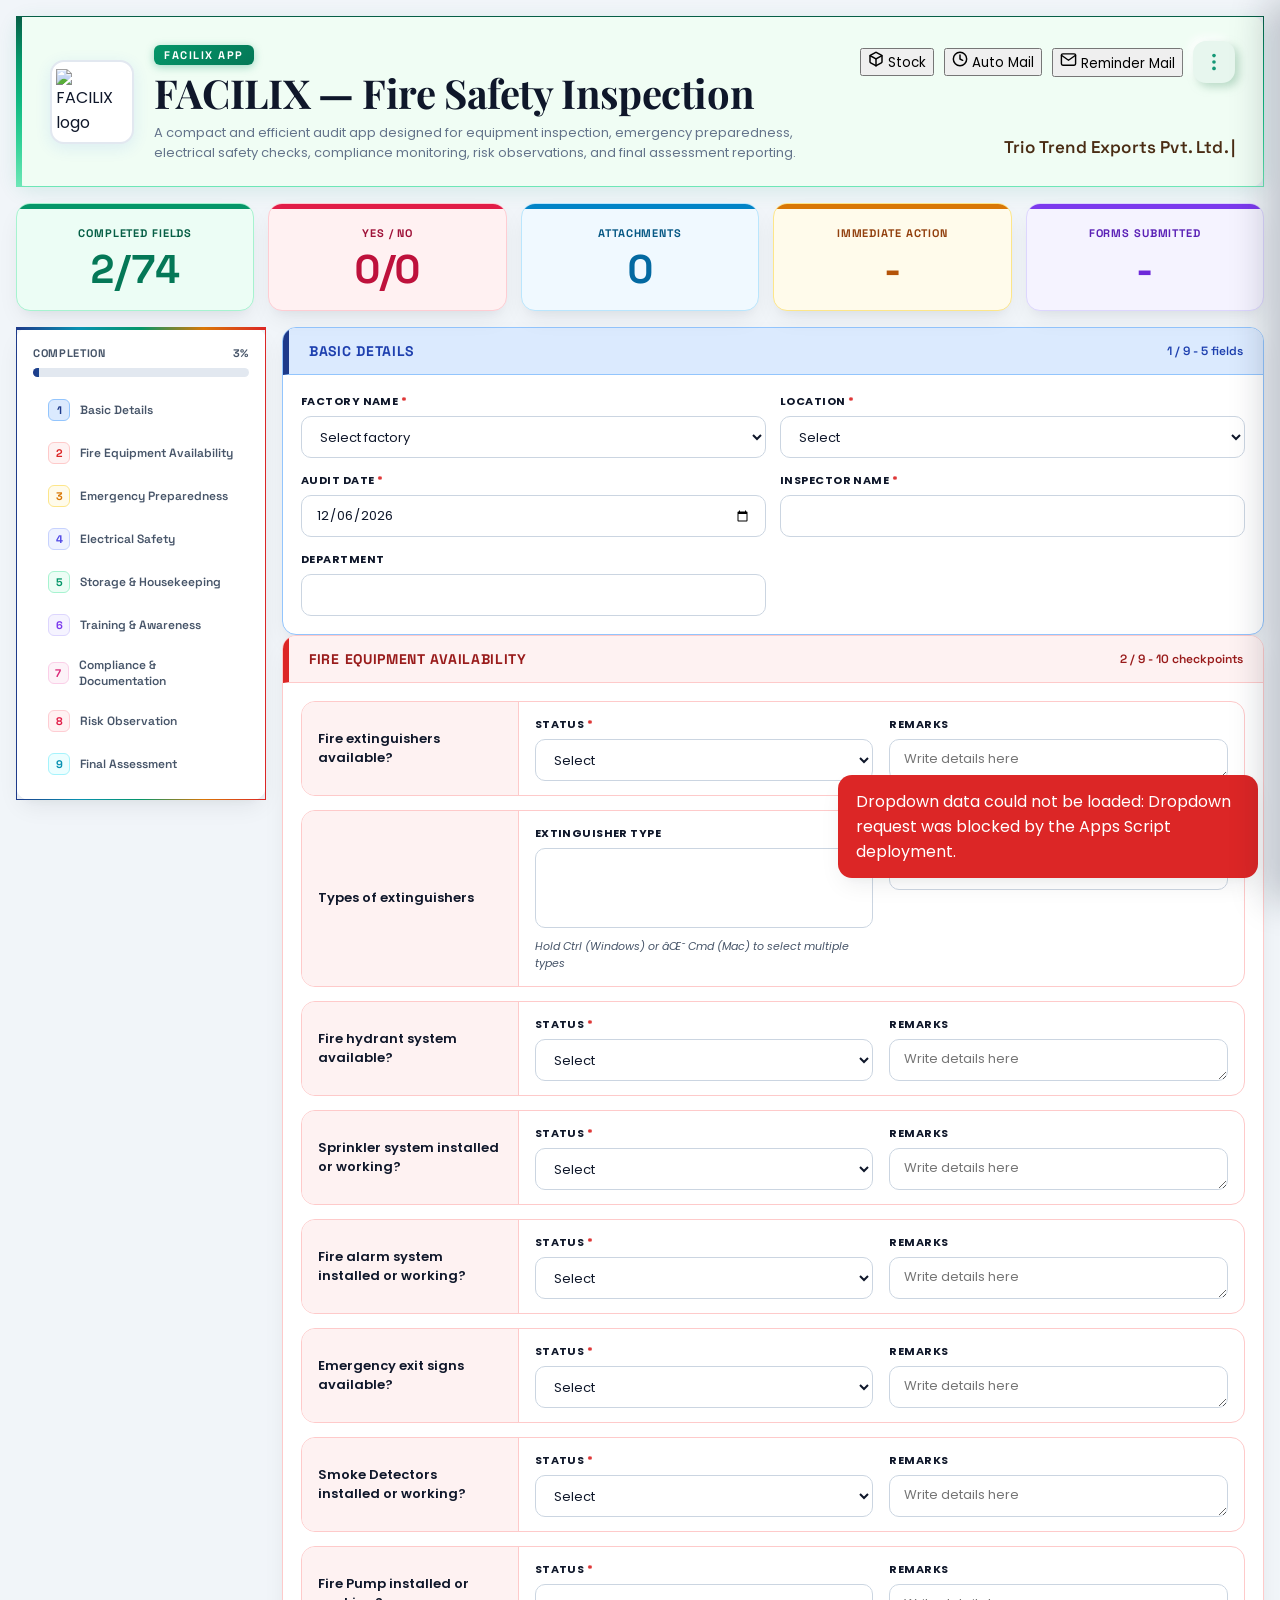
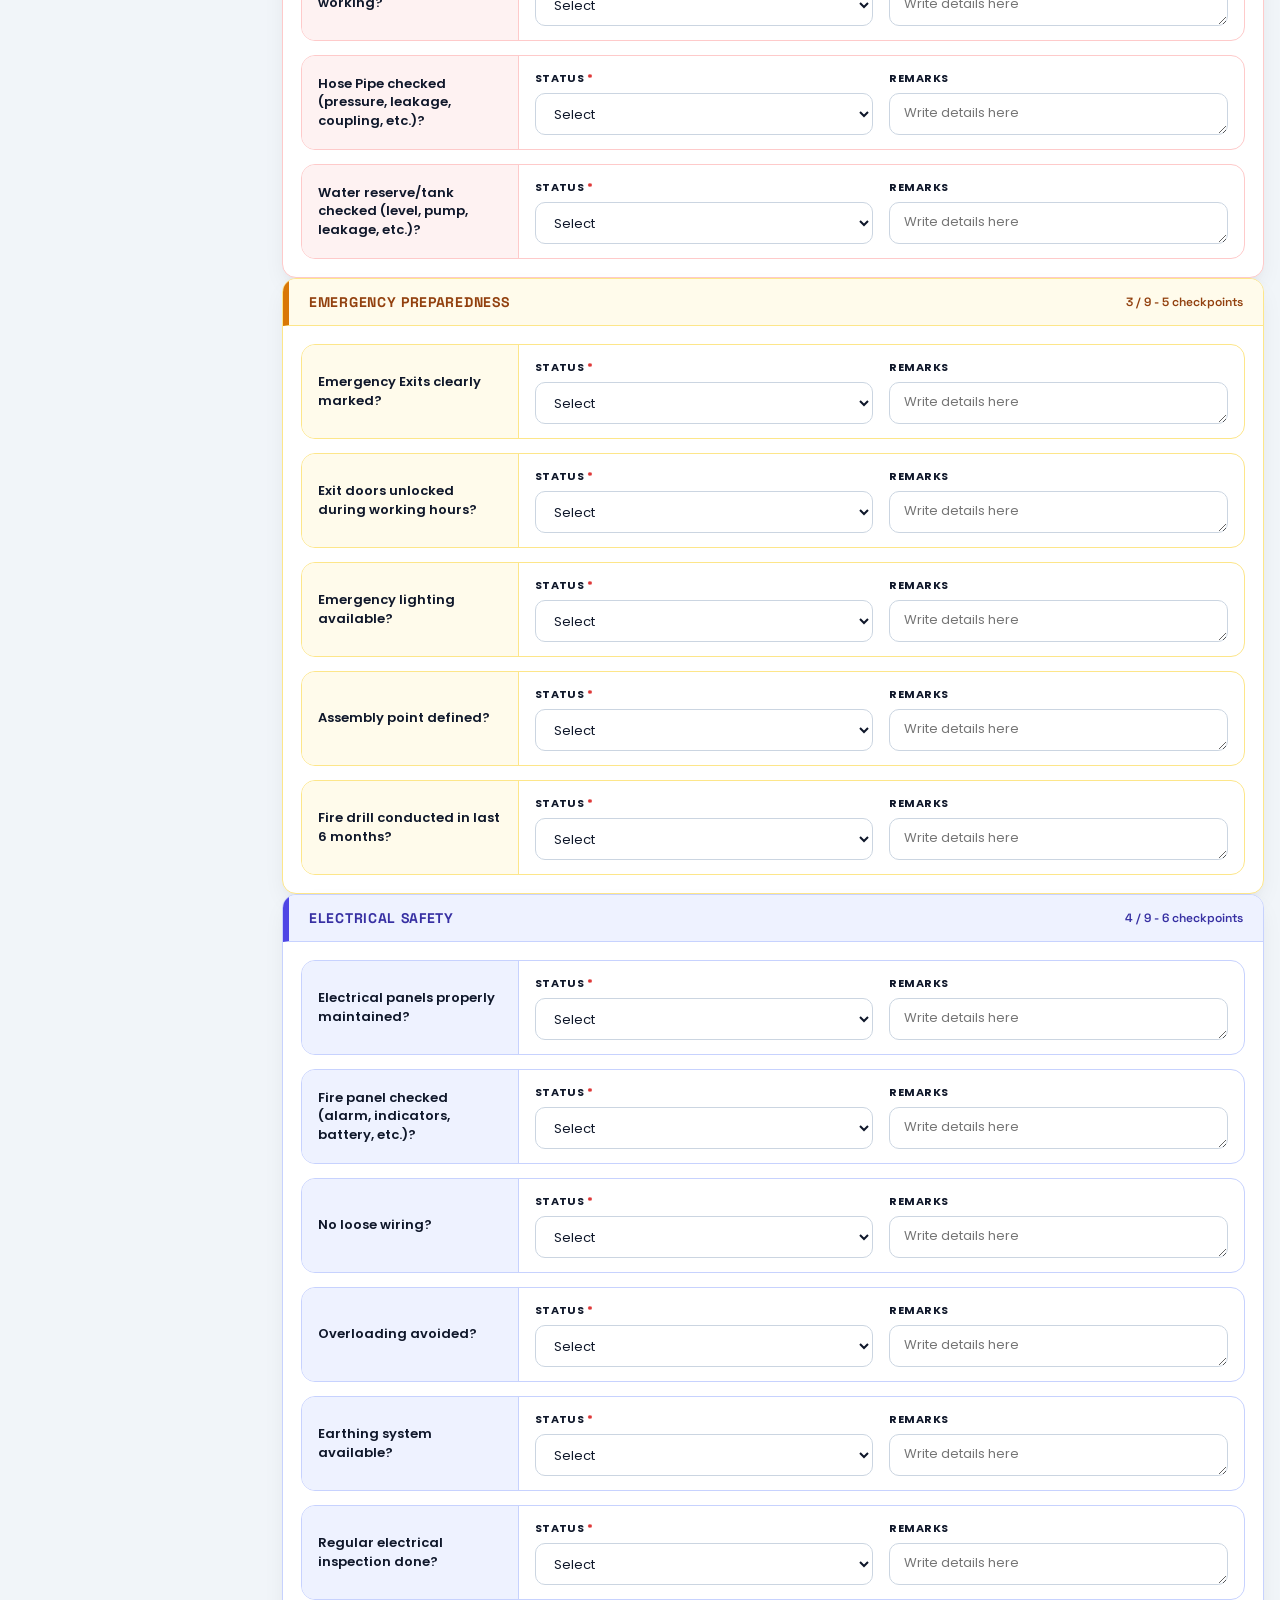
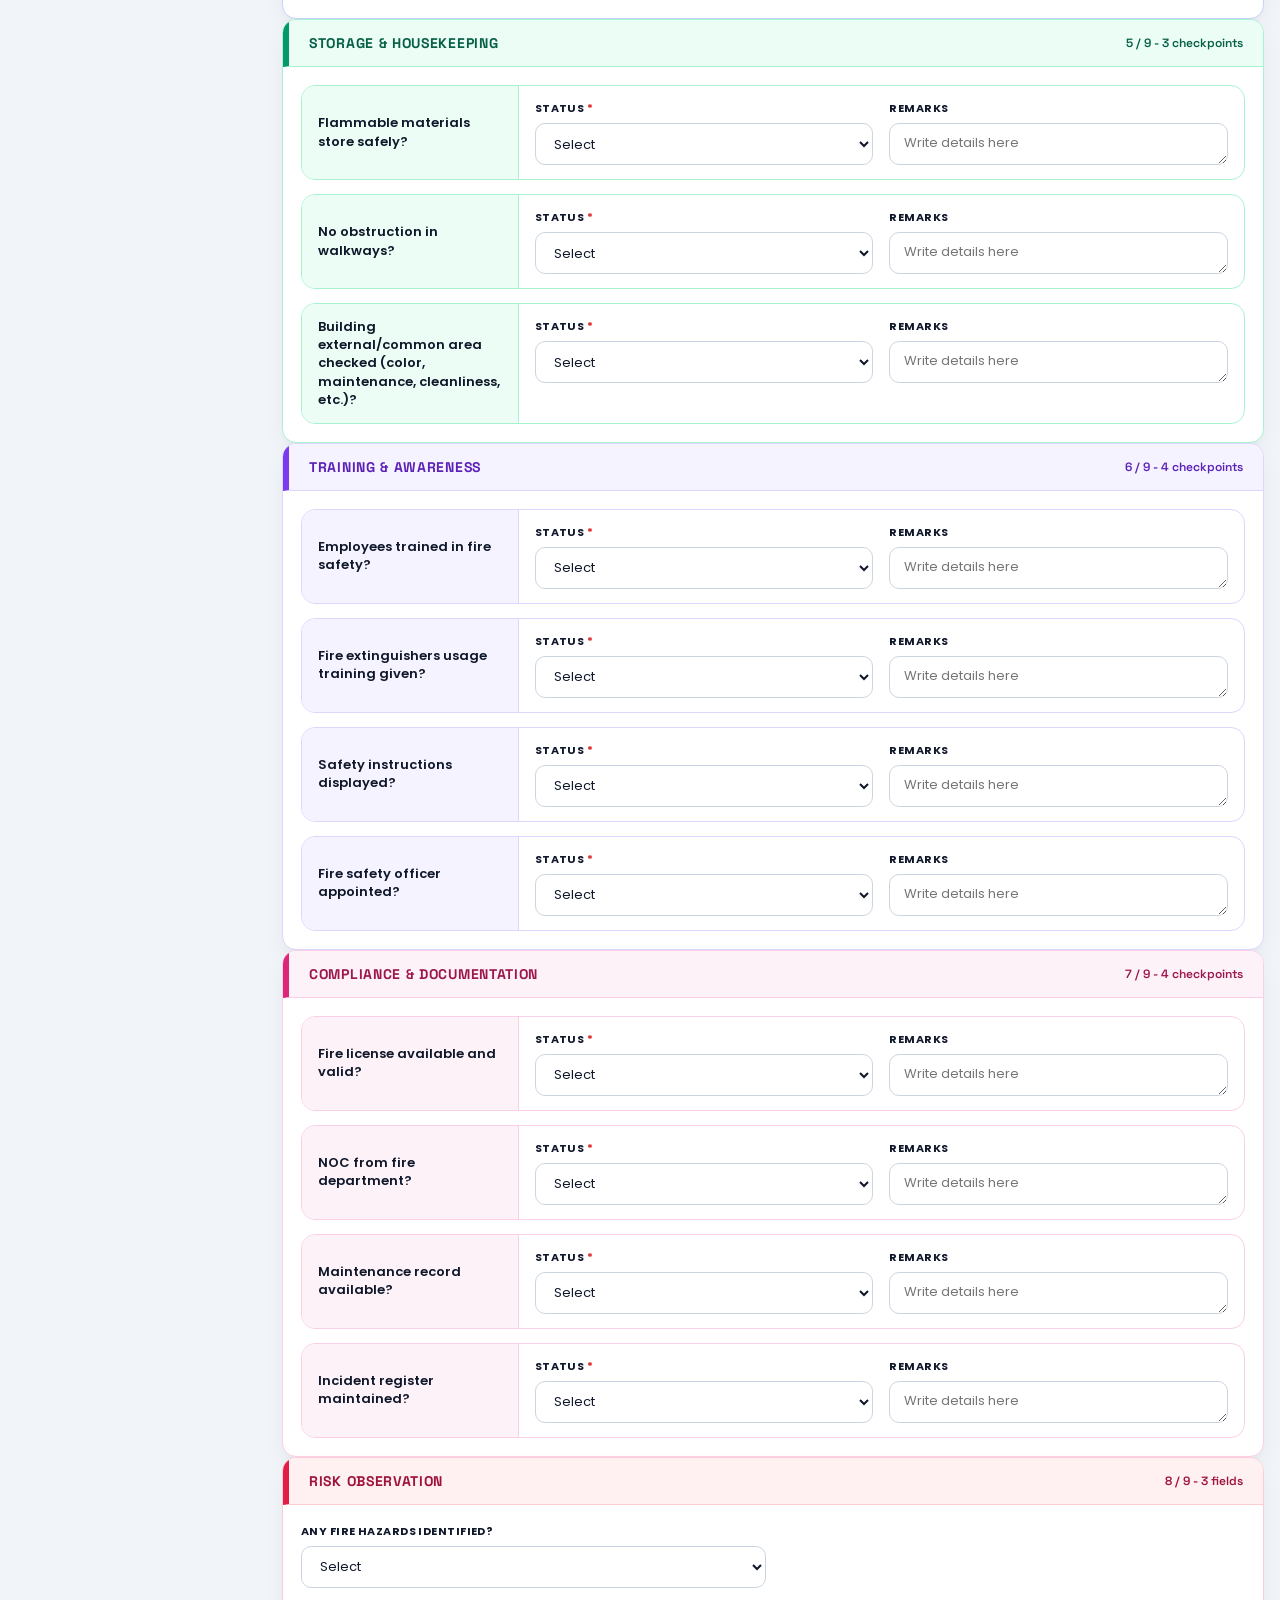
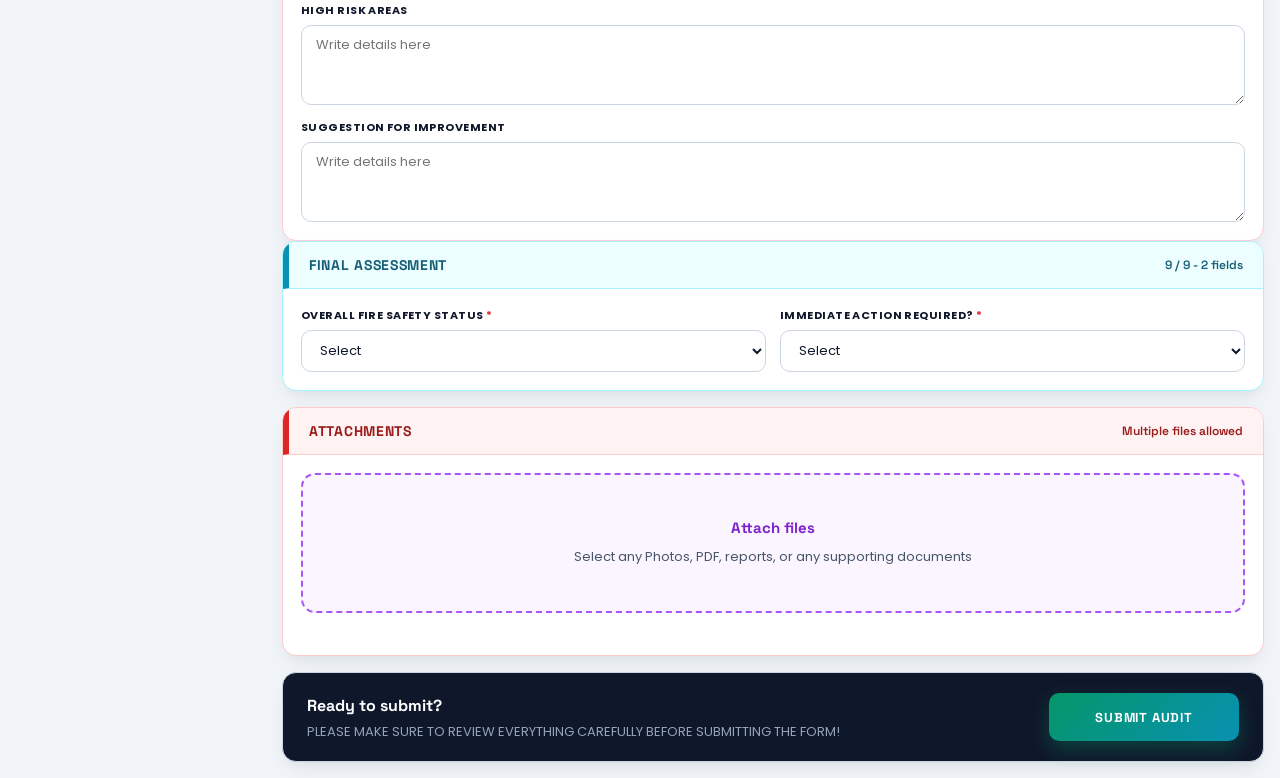
==== commit 0d2cbba8: "Update print message from 'Hello World' to 'Goodbye World'" ====
--- a/index.html
+++ b/index.html
@@ -5,7 +5,7 @@
   <base target="_top">
   <meta charset="UTF-8">
   <meta name="viewport" content="width=device-width, initial-scale=1.0">
-  <title>Fire Safety-Application</title>
+  <title>FACILIX — Fire Safety &amp; Facility Audit Portal</title>
   <link rel="icon" type="image/png" href="https://res.cloudinary.com/dnrgcigsj/image/upload/v1787810920/ChatGPT_Image_Aug_27_2026_11_38_13_AM_bovvef.png">
   <link rel="preconnect" href="https://fonts.googleapis.com">
   <link rel="preconnect" href="https://fonts.gstatic.com" crossorigin>
@@ -18,6 +18,7 @@
       href="https://fonts.googleapis.com/css2?family=Playfair+Display:wght@700;800&family=Poppins:wght@400;500;600&family=Space+Grotesk:wght@500;600;700&display=swap"
       rel="stylesheet">
   </noscript>
+  <script src="auth.js"></script>
   <link rel="stylesheet" href="style.css">
   <link rel="stylesheet" href="neomorphic-report.css">
 </head>
@@ -931,6 +932,7 @@
                   <th>Floor</th>
                   <th>Vendor &amp; Contact</th>
                   <th>Contract Duration</th>
+                  <th>Contract Cost</th>
                   <th>Frequency</th>
                   <th>Last Serviced</th>
                   <th>Next Due</th>
@@ -942,7 +944,7 @@
               </thead>
               <tbody id="amcTableBody">
                 <tr>
-                  <td colspan="12" style="text-align:center;padding:32px;color:#6b7280;">No AMC records found. Click "+
+                  <td colspan="13" style="text-align:center;padding:32px;color:#6b7280;">No AMC records found. Click "+
                     Add Contract / Service" to create one.</td>
                 </tr>
               </tbody>
@@ -1000,10 +1002,21 @@
             </div>
 
             <div class="amc-form-field">
-              <label for="amcFormUnit" class="required">Unit / Factory</label>
-              <select id="amcFormUnit" data-type="factory" required>
-                <option value="">Select unit...</option>
-              </select>
+              <label for="amcFormUnitTrigger" class="required">Unit / Factory</label>
+              <div class="amc-unit-multiselect" id="amcUnitMultiselect">
+                <button type="button" class="amc-unit-multiselect-trigger" id="amcFormUnitTrigger"
+                  onclick="toggleAmcUnitDropdown()">
+                  <span class="amc-unit-multiselect-chips amc-unit-multiselect-placeholder"
+                    id="amcFormUnitChips">Select unit(s)...</span>
+                  <svg class="amc-unit-multiselect-caret" viewBox="0 0 24 24" width="14" height="14" fill="none"
+                    stroke="currentColor" stroke-width="2" stroke-linecap="round" stroke-linejoin="round">
+                    <polyline points="6 9 12 15 18 9" />
+                  </svg>
+                </button>
+                <div class="amc-unit-multiselect-panel hidden" id="amcFormUnitPanel"></div>
+              </div>
+              <span class="amc-field-hint">Select more than one unit if a single vendor/contract covers them
+                together — cost below is treated as one combined total, not split per unit.</span>
             </div>
 
             <div class="amc-form-field">
@@ -1036,6 +1049,14 @@
             <div class="amc-form-field">
               <label for="amcFormExpiryDate" class="required">Contract Expiry Date</label>
               <input type="date" id="amcFormExpiryDate" required onchange="updateAmcStatusPreview()">
+            </div>
+
+            <div class="amc-form-field">
+              <label for="amcFormCost">Contract Cost (₹)</label>
+              <input type="number" id="amcFormCost" min="0" step="0.01" placeholder="e.g. 25000">
+              <span class="amc-field-hint">Total value agreed with the vendor for this contract — if multiple
+                units are selected above, enter the one combined total (it will not be split or multiplied
+                per unit).</span>
             </div>
 
             <div class="amc-form-field">
@@ -1209,6 +1230,10 @@
               <strong class="amc-summary-val" id="amcSummaryExpiry">—</strong>
             </div>
             <div class="amc-summary-item">
+              <span class="amc-summary-label">Contract Cost</span>
+              <strong class="amc-summary-val" id="amcSummaryCost">—</strong>
+            </div>
+            <div class="amc-summary-item">
               <span class="amc-summary-label">Last Serviced</span>
               <strong class="amc-summary-val" id="amcSummaryLastService">—</strong>
             </div>
@@ -1224,19 +1249,38 @@
               <span id="amcSummaryRemarks">—</span>
             </div>
             <div class="amc-summary-docs" id="amcSummaryDocs"></div>
-            <button type="button" class="amc-toggle-full-details-btn" id="amcToggleFullDetailsBtn" onclick="toggleAmcFullDetails()">
-              <svg viewBox="0 0 24 24" width="14" height="14" fill="none" stroke="currentColor" stroke-width="2" stroke-linecap="round" stroke-linejoin="round">
-                <path d="M14 2H6a2 2 0 0 0-2 2v16a2 2 0 0 0 2 2h12a2 2 0 0 0 2-2V8z"/>
-                <polyline points="14 2 14 8 20 8"/>
-                <line x1="16" y1="13" x2="8" y2="13"/>
-                <line x1="16" y1="17" x2="8" y2="17"/>
-              </svg>
-              <span>View Full Details &amp; History</span>
-            </button>
+            <div style="display:flex;align-items:center;gap:8px;flex-wrap:wrap;">
+              <button type="button" class="amc-whatsapp-reminder-btn" id="amcSummaryWhatsappBtn" onclick="sendAmcRecordWhatsAppAlert()" title="Send Instant WhatsApp Reminder to Vendor/Technician">
+                <svg viewBox="0 0 24 24" width="14" height="14" fill="currentColor">
+                  <path d="M12.04 2c-5.46 0-9.91 4.45-9.91 9.91 0 1.75.46 3.45 1.32 4.95L2.05 22l5.25-1.38c1.45.79 3.08 1.21 4.74 1.21 5.46 0 9.91-4.45 9.91-9.91 0-2.65-1.03-5.14-2.9-7.01A9.816 9.816 0 0 0 12.04 2m.01 1.67c4.54 0 8.24 3.7 8.24 8.24 0 2.2-.86 4.27-2.42 5.82a8.197 8.197 0 0 1-5.82 2.42c-1.48 0-2.93-.39-4.2-1.15l-.3-.18-3.12.82.83-3.04-.2-.31a8.216 8.216 0 0 1-1.26-4.38c0-4.54 3.7-8.24 8.25-8.24m4.52 11.66c-.25-.13-1.47-.72-1.7-.81-.23-.08-.39-.13-.56.13-.17.25-.64.81-.79.97-.14.17-.29.19-.54.06-.25-.13-1.06-.39-2.03-1.25-.75-.67-1.26-1.5-1.41-1.75-.15-.25-.02-.39.11-.51.11-.11.25-.29.37-.44.13-.15.17-.25.25-.42.08-.17.04-.31-.02-.44-.06-.13-.56-1.34-.76-1.84-.2-.49-.4-.42-.56-.43h-.48c-.17 0-.44.06-.67.31-.23.25-.88.86-.88 2.1 0 1.24.9 2.44 1.03 2.61.13.17 1.77 2.7 4.29 3.79.6.26 1.07.41 1.43.53.6.19 1.15.16 1.58.1.48-.07 1.47-.6 1.68-1.18.21-.58.21-1.07.15-1.18-.06-.12-.22-.19-.47-.32z"/>
+                </svg>
+                <span>WhatsApp Vendor</span>
+              </button>
+              <button type="button" class="amc-toggle-full-details-btn" id="amcToggleFullDetailsBtn" onclick="toggleAmcFullDetails()">
+                <svg viewBox="0 0 24 24" width="14" height="14" fill="none" stroke="currentColor" stroke-width="2" stroke-linecap="round" stroke-linejoin="round">
+                  <path d="M14 2H6a2 2 0 0 0-2 2v16a2 2 0 0 0 2 2h12a2 2 0 0 0 2-2V8z"/>
+                  <polyline points="14 2 14 8 20 8"/>
+                  <line x1="16" y1="13" x2="8" y2="13"/>
+                  <line x1="16" y1="17" x2="8" y2="17"/>
+                </svg>
+                <span>View Full Details &amp; History</span>
+              </button>
+            </div>
           </div>
 
           <!-- Collapsible Full Details / Audit History -->
           <div class="amc-full-details-panel hidden" id="amcFullDetailsPanel">
+            <!-- Contract & Vendor History (archived on every renewal) -->
+            <div class="amc-full-details-header">
+              <h4>Contract &amp; Vendor History</h4>
+              <span class="amc-full-details-count" id="amcContractHistoryCount">0 Past Terms</span>
+            </div>
+            <div class="amc-contract-history-timeline" id="amcContractHistoryTimeline">
+              <p class="amc-service-log-empty">Loading contract history…</p>
+            </div>
+
+            <div class="amc-full-details-divider"></div>
+
             <div class="amc-full-details-header">
               <h4>Complete Maintenance &amp; Service History</h4>
               <div class="amc-full-details-header-right">
@@ -1287,7 +1331,7 @@
             <svg viewBox="0 0 24 24" width="15" height="15" fill="none" stroke="currentColor" stroke-width="2" stroke-linecap="round" stroke-linejoin="round">
               <path d="M21.5 2v6h-6M21.34 15.57a10 10 0 1 1-.57-8.38l5.67-5.67"/>
             </svg>
-            <span>Renew / Edit Contract</span>
+            <span>Renew Contract</span>
           </button>
           <button type="button" class="amc-tab-btn amc-tab-danger" id="amcTabBtnDelete" onclick="switchAmcActionTab('delete')">
             <svg viewBox="0 0 24 24" width="15" height="15" fill="none" stroke="currentColor" stroke-width="2" stroke-linecap="round" stroke-linejoin="round">
@@ -1398,8 +1442,17 @@
           </form>
         </div>
 
-        <!-- ── TAB 3: Renew / Edit Contract ── -->
+        <!-- ── TAB 3: Renew Contract ── -->
         <div class="amc-tab-content hidden" id="amcTabContentRenew">
+          <div class="amc-renew-notice">
+            <strong>
+              <svg viewBox="0 0 24 24" width="16" height="16" fill="none" stroke="currentColor" stroke-width="2.2" stroke-linecap="round" stroke-linejoin="round" style="vertical-align:-2px;margin-right:4px;">
+                <path d="M21.5 2v6h-6M21.34 15.57a10 10 0 1 1-.57-8.38l5.67-5.67"/>
+              </svg>
+              Renew This Contract
+            </strong>
+            <p>Starting a new contract term — with the same vendor or a new one. Update any details below; the old term is simply overwritten with the new one.</p>
+          </div>
           <form id="amcRenewForm" onsubmit="handleAmcContractRenewalSubmit(event)">
             <div class="amc-action-form-grid">
               <div class="amc-form-field">
@@ -1409,6 +1462,11 @@
               <div class="amc-form-field">
                 <label for="amcActionRenewContact">Contact Person &amp; Phone/Email</label>
                 <input type="text" id="amcActionRenewContact">
+              </div>
+              <div class="amc-form-field">
+                <label for="amcActionRenewCost">Contract Cost (₹)</label>
+                <input type="number" id="amcActionRenewCost" min="0" step="0.01" placeholder="e.g. 25000">
+                <span class="amc-field-hint">New contract value — update this if the renewal is with a different vendor or a revised rate.</span>
               </div>
               <div class="amc-form-field">
                 <label for="amcActionRenewFrequency">Service Frequency</label>
@@ -1439,7 +1497,7 @@
                 <svg viewBox="0 0 24 24" width="16" height="16" fill="none" stroke="currentColor" stroke-width="2.2" stroke-linecap="round" stroke-linejoin="round">
                   <path d="M21.5 2v6h-6M21.34 15.57a10 10 0 1 1-.57-8.38l5.67-5.67"/>
                 </svg>
-                Update &amp; Save Contract Details
+                Renew &amp; Save Contract
               </button>
             </div>
           </form>
@@ -1523,11 +1581,20 @@
             <p class="amc-reminder-subtitle"><span class="amcr-live-dot"></span>Live AMC alerts — contracts &amp; servicing at a glance</p>
           </div>
         </div>
-        <button class="amc-reminder-close-btn" onclick="closeAmcReminderDashboard()" title="Close">
-          <svg viewBox="0 0 24 24" width="18" height="18" fill="none" stroke="currentColor" stroke-width="2.5" stroke-linecap="round" stroke-linejoin="round">
-            <line x1="18" y1="6" x2="6" y2="18"/><line x1="6" y1="6" x2="18" y2="18"/>
-          </svg>
-        </button>
+        <div class="amc-reminder-head-actions">
+          <button class="amc-reminder-mail-trigger-btn" type="button" onclick="openReminderMailModal()" title="Compose & Send Reminder Mail">
+            <svg viewBox="0 0 24 24" width="16" height="16" fill="none" stroke="currentColor" stroke-width="2" stroke-linecap="round" stroke-linejoin="round">
+              <path d="M4 4h16c1.1 0 2 .9 2 2v12c0 1.1-.9 2-2 2H4c-1.1 0-2-.9-2-2V6c0-1.1.9-2 2-2z"/>
+              <polyline points="22,6 12,13 2,6"/>
+            </svg>
+            <span>Reminder Mail</span>
+          </button>
+          <button class="amc-reminder-close-btn" onclick="closeAmcReminderDashboard()" title="Close">
+            <svg viewBox="0 0 24 24" width="18" height="18" fill="none" stroke="currentColor" stroke-width="2.5" stroke-linecap="round" stroke-linejoin="round">
+              <line x1="18" y1="6" x2="6" y2="18"/><line x1="6" y1="6" x2="18" y2="18"/>
+            </svg>
+          </button>
+        </div>
       </div>
 
       <!-- Summary bar -->
@@ -1665,6 +1732,12 @@
       </div>
 
       <div class="amcrd-footer">
+        <button class="amcrd-whatsapp-btn" type="button" id="amcrdWhatsappBtn" onclick="sendAmcReminderRecordWhatsAppAlert()" title="Send WhatsApp alert to vendor">
+          <svg viewBox="0 0 24 24" width="16" height="16" fill="currentColor">
+            <path d="M12.04 2c-5.46 0-9.91 4.45-9.91 9.91 0 1.75.46 3.45 1.32 4.95L2.05 22l5.25-1.38c1.45.79 3.08 1.21 4.74 1.21 5.46 0 9.91-4.45 9.91-9.91 0-2.65-1.03-5.14-2.9-7.01A9.816 9.816 0 0 0 12.04 2m.01 1.67c4.54 0 8.24 3.7 8.24 8.24 0 2.2-.86 4.27-2.42 5.82a8.197 8.197 0 0 1-5.82 2.42c-1.48 0-2.93-.39-4.2-1.15l-.3-.18-3.12.82.83-3.04-.2-.31a8.216 8.216 0 0 1-1.26-4.38c0-4.54 3.7-8.24 8.25-8.24m4.52 11.66c-.25-.13-1.47-.72-1.7-.81-.23-.08-.39-.13-.56.13-.17.25-.64.81-.79.97-.14.17-.29.19-.54.06-.25-.13-1.06-.39-2.03-1.25-.75-.67-1.26-1.5-1.41-1.75-.15-.25-.02-.39.11-.51.11-.11.25-.29.37-.44.13-.15.17-.25.25-.42.08-.17.04-.31-.02-.44-.06-.13-.56-1.34-.76-1.84-.2-.49-.4-.42-.56-.43h-.48c-.17 0-.44.06-.67.31-.23.25-.88.86-.88 2.1 0 1.24.9 2.44 1.03 2.61.13.17 1.77 2.7 4.29 3.79.6.26 1.07.41 1.43.53.6.19 1.15.16 1.58.1.48-.07 1.47-.6 1.68-1.18.21-.58.21-1.07.15-1.18-.06-.12-.22-.19-.47-.32z"/>
+          </svg>
+          WhatsApp Vendor
+        </button>
         <button class="amcrd-manage-btn" type="button" id="amcrdManageBtn">
           <svg viewBox="0 0 24 24" width="14" height="14" fill="none" stroke="currentColor" stroke-width="2" stroke-linecap="round" stroke-linejoin="round">
             <path d="M14 2H6a2 2 0 0 0-2 2v16a2 2 0 0 0 2 2h12a2 2 0 0 0 2-2V8z"/>
@@ -1672,7 +1745,7 @@
             <line x1="16" y1="13" x2="8" y2="13"/>
             <line x1="16" y1="17" x2="8" y2="17"/>
           </svg>
-          Manage This Record
+          Manage Record
         </button>
       </div>
     </div>
@@ -1700,6 +1773,23 @@
 
         <div class="amc-report-head-actions">
           <span class="amc-report-updated-at" id="amcReportUpdatedAt"></span>
+          <button class="amc-report-head-btn btn-warm-history" type="button" onclick="openAmcHistoryIntelligenceCard()" title="Open Comprehensive AMC History Intelligence & Lifecycle Analysis Card">
+            <svg viewBox="0 0 24 24" width="16" height="16" fill="none" stroke="currentColor" stroke-width="2.2" stroke-linecap="square">
+              <path d="M12 8v4l3 3"></path>
+              <circle cx="12" cy="12" r="9"></circle>
+              <path d="M3.05 11a9 9 0 0 1 .5-2m16.9 0a9 9 0 0 1 .5 2"></path>
+            </svg>
+            History Card
+          </button>
+          <button class="amc-report-head-btn btn-warm-analysis" type="button" onclick="openAmcMonthlyAnalysis()" title="Open Month-Wise AMC Expenditure Analysis">
+            <svg viewBox="0 0 24 24" width="16" height="16" fill="none" stroke="currentColor" stroke-width="2.2" stroke-linecap="square">
+              <line x1="18" y1="20" x2="18" y2="10"></line>
+              <line x1="12" y1="20" x2="12" y2="4"></line>
+              <line x1="6" y1="20" x2="6" y2="14"></line>
+              <line x1="2" y1="20" x2="22" y2="20"></line>
+            </svg>
+            Analysis
+          </button>
           <button class="amc-report-head-btn" type="button" onclick="refreshAmcReportData()" title="Refresh Data">
             <svg viewBox="0 0 24 24" width="16" height="16" fill="none" stroke="currentColor" stroke-width="2.2" stroke-linecap="round" stroke-linejoin="round">
               <polyline points="23 4 23 10 17 10"></polyline>
@@ -1779,15 +1869,15 @@
             <h4 class="amc-rpt-kpi-val val-warning" id="amcRptBreakdownCount">0</h4>
           </div>
 
-          <div class="amc-rpt-kpi-card" onclick="openAmcKpiDrilldown('spend')" title="Click to view expenditure &amp; cost analysis by category and vendor" role="button" tabindex="0">
+          <div class="amc-rpt-kpi-card" onclick="openAmcKpiDrilldown('spend')" title="Click to view total contract value, servicing &amp; breakdown cost analysis" role="button" tabindex="0">
             <div class="amc-rpt-kpi-left">
               <div class="amc-rpt-kpi-icon icon-cost">
                 <svg viewBox="0 0 24 24" width="18" height="18" fill="none" stroke="currentColor" stroke-width="2"><circle cx="12" cy="12" r="10"/><path d="M16 8h-6a2 2 0 1 0 0 4h4a2 2 0 1 1 0 4H8"/><line x1="12" y1="18" x2="12" y2="6"/></svg>
               </div>
               <div class="amc-rpt-kpi-info">
-                <span class="amc-rpt-kpi-label">Total Repair / Spend</span>
-                <span class="amc-rpt-kpi-sub" id="amcRptExpiredContractsSub">0 Contracts Expired</span>
-                <span class="amc-rpt-kpi-hint hint-cost">View Spend Analysis &rarr;</span>
+                <span class="amc-rpt-kpi-label">Total AMC Cost (Current + Past Terms + Maint)</span>
+                <span class="amc-rpt-kpi-sub" id="amcRptExpiredContractsSub">Current ₹0 | Past ₹0 | Svc ₹0 | Repair ₹0</span>
+                <span class="amc-rpt-kpi-hint hint-cost">View Full A-to-Z Cost Analysis &rarr;</span>
               </div>
             </div>
             <h4 class="amc-rpt-kpi-val" id="amcRptTotalCost">₹0</h4>
@@ -1948,6 +2038,12 @@
       </div>
 
       <div class="amc-drill-toolbar">
+        <div class="amc-drill-view-select-wrap">
+          <label for="amcDrillViewSelect">View Table:</label>
+          <select id="amcDrillViewSelect" onchange="changeAmcDrilldownView(this.value)">
+            <!-- Options dynamically populated by JS -->
+          </select>
+        </div>
         <div class="amc-drill-search-box">
           <svg viewBox="0 0 24 24" width="14" height="14" fill="none" stroke="currentColor" stroke-width="2"><circle cx="11" cy="11" r="8"/><line x1="21" y1="21" x2="16.65" y2="16.65"/></svg>
           <input type="text" id="amcDrillSearchInput" placeholder="Filter this breakdown table..." oninput="filterAmcDrilldownTable()">
@@ -1957,6 +2053,331 @@
 
       <div class="amc-drill-body" id="amcDrillBodyContainer">
         <!-- Dynamic Drilldown Pivot / List Table -->
+      </div>
+    </div>
+  </div>
+
+  <!-- ─── AMC History Intelligence & Lifecycle Analysis Modal (Warm Sharp Card) ─── -->
+  <div id="amcHistoryAnalysisModal" class="amc-history-card-modal hidden" onclick="if(event.target===this)closeAmcHistoryAnalysisCard()">
+    <div class="amc-history-card-box">
+      <!-- Sharp Warm Head -->
+      <div class="amc-history-card-head">
+        <div class="amc-hist-title-block">
+          <div class="amc-hist-icon-box">
+            <svg viewBox="0 0 24 24" width="22" height="22" fill="none" stroke="currentColor" stroke-width="2.2" stroke-linecap="square">
+              <path d="M12 8v4l3 3"></path>
+              <circle cx="12" cy="12" r="9"></circle>
+              <path d="M3.05 11a9 9 0 0 1 .5-2m16.9 0a9 9 0 0 1 .5 2"></path>
+            </svg>
+          </div>
+          <div>
+            <h3>AMC Comprehensive History &amp; Lifecycle Intelligence</h3>
+            <p>Category-wise, Unit-wise &amp; Vendor-wise archived renewals, service logs &amp; financial tracking</p>
+          </div>
+        </div>
+
+        <div class="amc-hist-head-actions">
+          <span class="amc-hist-updated-at" id="amcHistUpdatedAt"></span>
+          <button class="amc-hist-head-btn btn-hist-refresh" type="button" onclick="refreshAmcHistoryData()" title="Refresh History Data">
+            <svg viewBox="0 0 24 24" width="15" height="15" fill="none" stroke="currentColor" stroke-width="2.2" stroke-linecap="square">
+              <polyline points="23 4 23 10 17 10"></polyline>
+              <polyline points="1 20 1 14 7 14"></polyline>
+              <path d="M3.51 9a9 9 0 0 1 14.85-3.36L23 10M1 14l4.64 4.36A9 9 0 0 0 20.49 15"></path>
+            </svg>
+            Refresh
+          </button>
+          <button class="amc-hist-head-btn btn-hist-excel" type="button" onclick="exportAmcHistoryCardExcel()" title="Export History Analysis to Excel (.xlsx)">
+            <svg viewBox="0 0 24 24" width="15" height="15" fill="none" stroke="currentColor" stroke-width="2" stroke-linecap="square">
+              <path d="M14 2H6a2 2 0 0 0-2 2v16a2 2 0 0 0 2 2h12a2 2 0 0 0 2-2V8z"></path>
+              <polyline points="14 2 14 8 20 8"></polyline>
+              <line x1="8" y1="13" x2="16" y2="13"></line>
+              <line x1="8" y1="17" x2="16" y2="17"></line>
+              <polyline points="10 9 9 9 8 9"></polyline>
+            </svg>
+            Export Excel
+          </button>
+          <button class="amc-hist-head-btn btn-hist-print" type="button" onclick="printAmcHistoryCard()" title="Print History Report">
+            <svg viewBox="0 0 24 24" width="15" height="15" fill="none" stroke="currentColor" stroke-width="2" stroke-linecap="square">
+              <polyline points="6 9 6 2 18 2 18 9"></polyline>
+              <path d="M6 18H4a2 2 0 0 1-2-2v-5a2 2 0 0 1 2-2h16a2 2 0 0 1 2 2v5a2 2 0 0 1-2 2h-2"></path>
+              <rect x="6" y="14" width="12" height="8"></rect>
+            </svg>
+            Print Card
+          </button>
+          <button class="amc-hist-close-btn" type="button" onclick="closeAmcHistoryAnalysisCard()" title="Close History Card">
+            <svg viewBox="0 0 24 24" width="16" height="16" fill="none" stroke="currentColor" stroke-width="2.5" stroke-linecap="square">
+              <path d="M18 6L6 18M6 6l12 12"></path>
+            </svg>
+          </button>
+        </div>
+      </div>
+
+      <!-- Sharp Warm Filters Bar -->
+      <div class="amc-hist-filters-bar">
+        <div class="amc-hist-filter-item">
+          <label for="amcHistFilterUnit">Facility / Unit</label>
+          <select id="amcHistFilterUnit" onchange="applyAmcHistFilters()">
+            <option value="">All Units</option>
+          </select>
+        </div>
+        <div class="amc-hist-filter-item">
+          <label for="amcHistFilterCategory">AMC Category</label>
+          <select id="amcHistFilterCategory" onchange="applyAmcHistFilters()">
+            <option value="">All Categories</option>
+            <option value="Generator">Generator</option>
+            <option value="Fire">Fire</option>
+            <option value="Lift">Lift</option>
+            <option value="Air Condition">Air Condition</option>
+            <option value="Water Filter">Water Filter</option>
+            <option value="CCTV Camera">CCTV Camera</option>
+            <option value="Sound System & intercom">Sound System &amp; intercom</option>
+            <option value="Solar Panel Maintenance">Solar Panel Maintenance</option>
+          </select>
+        </div>
+        <div class="amc-hist-filter-item">
+          <label for="amcHistFilterVendor">Vendor (Current &amp; Past)</label>
+          <select id="amcHistFilterVendor" onchange="applyAmcHistFilters()">
+            <option value="">All Vendors</option>
+          </select>
+        </div>
+        <div class="amc-hist-filter-search">
+          <label for="amcHistSearchInput">Search History</label>
+          <input type="text" id="amcHistSearchInput" placeholder="Filter remarks, technician, parts, ID, vendor..." oninput="applyAmcHistFilters()">
+        </div>
+        <button type="button" class="amc-hist-reset-btn" onclick="resetAmcHistFilters()">Reset Filters</button>
+      </div>
+
+      <div class="amc-history-card-body">
+        <!-- Top Warm Metric Strips (Interactive Invoice View) -->
+        <div class="amc-hist-kpi-grid">
+          <div class="amc-hist-kpi-tile tile-amber" role="button" tabindex="0" onclick="openAmcHistKpiInvoice('terms')" title="Click to view detailed Contract Terms Statement &amp; download PDF">
+            <div class="amc-hist-kpi-head">
+              <span class="amc-hist-kpi-tag">CONTRACT TERMS</span>
+              <span class="amc-hist-kpi-icon">
+                <svg viewBox="0 0 24 24" width="24" height="24" fill="none" stroke="currentColor" stroke-width="2.2" stroke-linecap="square"><path d="M14 2H6a2 2 0 0 0-2 2v16a2 2 0 0 0 2 2h12a2 2 0 0 0 2-2V8z"/><polyline points="14 2 14 8 20 8"/><line x1="16" y1="13" x2="8" y2="13"/><line x1="16" y1="17" x2="8" y2="17"/></svg>
+              </span>
+            </div>
+            <div class="amc-hist-kpi-val" id="amcHistKpiTotalTerms">0</div>
+            <div class="amc-hist-kpi-sub" id="amcHistKpiTermsSub">0 Active | 0 Archived Past Terms</div>
+            <div class="amc-hist-kpi-foot" id="amcHistKpiTermsVal">₹0 Total Term Value</div>
+            <div class="amc-hist-kpi-click-hint"><svg viewBox="0 0 24 24" width="11" height="11" fill="none" stroke="currentColor" stroke-width="2"><path d="M14 2H6a2 2 0 0 0-2 2v16a2 2 0 0 0 2 2h12a2 2 0 0 0 2-2V8z"/><polyline points="14 2 14 8 20 8"/></svg> View Statement Voucher &rarr;</div>
+          </div>
+
+          <div class="amc-hist-kpi-tile tile-terracotta" role="button" tabindex="0" onclick="openAmcHistKpiInvoice('categories')" title="Click to view detailed Categories Statement Voucher">
+            <div class="amc-hist-kpi-head">
+              <span class="amc-hist-kpi-tag">CATEGORIES</span>
+              <span class="amc-hist-kpi-icon">
+                <svg viewBox="0 0 24 24" width="24" height="24" fill="none" stroke="currentColor" stroke-width="2.2" stroke-linecap="square"><path d="M20.59 13.41l-7.17 7.17a2 2 0 0 1-2.83 0L2 12V2h10l8.59 8.59a2 2 0 0 1 0 2.82z"/><line x1="7" y1="7" x2="7.01" y2="7"/></svg>
+              </span>
+            </div>
+            <div class="amc-hist-kpi-val" id="amcHistKpiTotalCats">0</div>
+            <div class="amc-hist-kpi-sub" id="amcHistKpiCatsSub">Active Across Categories</div>
+            <div class="amc-hist-kpi-foot" id="amcHistKpiTopCat">Top Category: —</div>
+            <div class="amc-hist-kpi-click-hint"><svg viewBox="0 0 24 24" width="11" height="11" fill="none" stroke="currentColor" stroke-width="2"><path d="M14 2H6a2 2 0 0 0-2 2v16a2 2 0 0 0 2 2h12a2 2 0 0 0 2-2V8z"/><polyline points="14 2 14 8 20 8"/></svg> View Statement Voucher &rarr;</div>
+          </div>
+
+          <div class="amc-hist-kpi-tile tile-cinnamon" role="button" tabindex="0" onclick="openAmcHistKpiInvoice('units')" title="Click to view detailed Units &amp; Facilities Statement Voucher">
+            <div class="amc-hist-kpi-head">
+              <span class="amc-hist-kpi-tag">UNITS &amp; FACILITIES</span>
+              <span class="amc-hist-kpi-icon">
+                <svg viewBox="0 0 24 24" width="24" height="24" fill="none" stroke="currentColor" stroke-width="2.2" stroke-linecap="square"><path d="M2 20h20M5 20V8l7 4V4l7 4v12"/></svg>
+              </span>
+            </div>
+            <div class="amc-hist-kpi-val" id="amcHistKpiTotalUnits">0</div>
+            <div class="amc-hist-kpi-sub" id="amcHistKpiUnitsSub">0 Total Equipment Assets</div>
+            <div class="amc-hist-kpi-foot" id="amcHistKpiUnitsCost">₹0 Unit Lifetime AMC Spend</div>
+            <div class="amc-hist-kpi-click-hint"><svg viewBox="0 0 24 24" width="11" height="11" fill="none" stroke="currentColor" stroke-width="2"><path d="M14 2H6a2 2 0 0 0-2 2v16a2 2 0 0 0 2 2h12a2 2 0 0 0 2-2V8z"/><polyline points="14 2 14 8 20 8"/></svg> View Statement Voucher &rarr;</div>
+          </div>
+
+          <div class="amc-hist-kpi-tile tile-bronze" role="button" tabindex="0" onclick="openAmcHistKpiInvoice('vendors')" title="Click to view detailed Vendor Heritage Statement Voucher">
+            <div class="amc-hist-kpi-head">
+              <span class="amc-hist-kpi-tag">VENDOR HERITAGE</span>
+              <span class="amc-hist-kpi-icon">
+                <svg viewBox="0 0 24 24" width="24" height="24" fill="none" stroke="currentColor" stroke-width="2.2" stroke-linecap="square"><rect x="4" y="2" width="16" height="20"/><line x1="9" y1="22" x2="9" y2="18"/><line x1="15" y1="22" x2="15" y2="18"/><line x1="8" y1="6" x2="10" y2="6"/><line x1="14" y1="6" x2="16" y2="6"/><line x1="8" y1="10" x2="10" y2="10"/><line x1="14" y1="10" x2="16" y2="10"/><line x1="8" y1="14" x2="10" y2="14"/><line x1="14" y1="14" x2="16" y2="14"/></svg>
+              </span>
+            </div>
+            <div class="amc-hist-kpi-val" id="amcHistKpiTotalVendors">0</div>
+            <div class="amc-hist-kpi-sub" id="amcHistKpiVendorsSub">0 Live Partners | 0 Past Replaced</div>
+            <div class="amc-hist-kpi-foot" id="amcHistKpiVendorRenewals">0 Renewal Transitions</div>
+            <div class="amc-hist-kpi-click-hint"><svg viewBox="0 0 24 24" width="11" height="11" fill="none" stroke="currentColor" stroke-width="2"><path d="M14 2H6a2 2 0 0 0-2 2v16a2 2 0 0 0 2 2h12a2 2 0 0 0 2-2V8z"/><polyline points="14 2 14 8 20 8"/></svg> View Statement Voucher &rarr;</div>
+          </div>
+
+          <div class="amc-hist-kpi-tile tile-espresso" role="button" tabindex="0" onclick="openAmcHistKpiInvoice('repairs')" title="Click to view detailed Maintenance &amp; Repairs Statement Voucher">
+            <div class="amc-hist-kpi-head">
+              <span class="amc-hist-kpi-tag">MAINTENANCE &amp; REPAIRS</span>
+              <span class="amc-hist-kpi-icon">
+                <svg viewBox="0 0 24 24" width="24" height="24" fill="none" stroke="currentColor" stroke-width="2.2" stroke-linecap="square"><path d="M14.7 6.3a1 1 0 0 0 0 1.4l1.6 1.6a1 1 0 0 0 1.4 0l3.8-3.8a6 6 0 0 1-7.9 7.9L4.3 20.7a1 1 0 0 1-1.4-1.4L10.2 12A6 6 0 0 1 14.7 6.3z"/></svg>
+              </span>
+            </div>
+            <div class="amc-hist-kpi-val" id="amcHistKpiTotalVisits">0</div>
+            <div class="amc-hist-kpi-sub" id="amcHistKpiVisitsSub">0 Routine | 0 Breakdowns</div>
+            <div class="amc-hist-kpi-foot" id="amcHistKpiGrandSpend">₹0 Grand Total Historic Spend</div>
+            <div class="amc-hist-kpi-click-hint"><svg viewBox="0 0 24 24" width="11" height="11" fill="none" stroke="currentColor" stroke-width="2"><path d="M14 2H6a2 2 0 0 0-2 2v16a2 2 0 0 0 2 2h12a2 2 0 0 0 2-2V8z"/><polyline points="14 2 14 8 20 8"/></svg> View Statement Voucher &rarr;</div>
+          </div>
+        </div>
+
+        <!-- Sharp Warm Tabs -->
+        <div class="amc-hist-tabs-bar">
+          <button class="amc-hist-tab-btn active" id="amcHistTabBtnCategory" type="button" onclick="switchAmcHistTab('category')">
+            <span class="hist-tab-num">1</span> Category-Wise History Analysis
+          </button>
+          <button class="amc-hist-tab-btn" id="amcHistTabBtnUnit" type="button" onclick="switchAmcHistTab('unit')">
+            <span class="hist-tab-num">2</span> Unit-Wise History Analysis
+          </button>
+          <button class="amc-hist-tab-btn" id="amcHistTabBtnVendor" type="button" onclick="switchAmcHistTab('vendor')">
+            <span class="hist-tab-num">3</span> Vendor-Wise History Analysis
+          </button>
+          <button class="amc-hist-tab-btn" id="amcHistTabBtnTimeline" type="button" onclick="switchAmcHistTab('timeline')">
+            <span class="hist-tab-num">4</span> Complete History Log &amp; Master Timeline
+          </button>
+        </div>
+
+        <!-- TAB 1: Category-Wise History -->
+        <div class="amc-hist-tab-content" id="amcHistTabContentCategory">
+          <div class="amc-hist-cards-grid" id="amcHistCategoryCardsGrid"></div>
+          <div class="amc-hist-table-wrap" id="amcHistCategoryTableContainer"></div>
+        </div>
+
+        <!-- TAB 2: Unit-Wise History -->
+        <div class="amc-hist-tab-content hidden" id="amcHistTabContentUnit">
+          <div class="amc-hist-cards-grid" id="amcHistUnitCardsGrid"></div>
+          <div class="amc-hist-table-wrap" id="amcHistUnitTableContainer"></div>
+        </div>
+
+        <!-- TAB 3: Vendor-Wise History -->
+        <div class="amc-hist-tab-content hidden" id="amcHistTabContentVendor">
+          <div class="amc-hist-cards-grid" id="amcHistVendorCardsGrid"></div>
+          <div class="amc-hist-table-wrap" id="amcHistVendorTableContainer"></div>
+        </div>
+
+        <!-- TAB 4: Master Timeline & Every History Log -->
+        <div class="amc-hist-tab-content hidden" id="amcHistTabContentTimeline">
+          <div class="amc-hist-timeline-controls">
+            <div class="amc-hist-subview-btns">
+              <button type="button" class="amc-hist-sub-btn active" id="amcHistSubBtnStream" onclick="switchAmcHistTimelineView('stream')">Chronological Timeline Stream</button>
+              <button type="button" class="amc-hist-sub-btn" id="amcHistSubBtnTerms" onclick="switchAmcHistTimelineView('terms')">All Archived Contract Terms Table</button>
+              <button type="button" class="amc-hist-sub-btn" id="amcHistSubBtnLogs" onclick="switchAmcHistTimelineView('logs')">All Service &amp; Breakdown Logs Table</button>
+            </div>
+            <div class="amc-hist-timeline-count" id="amcHistTimelineCount">Showing all history events</div>
+          </div>
+          <div class="amc-hist-timeline-wrap" id="amcHistTimelineContainer"></div>
+        </div>
+      </div>
+    </div>
+  </div>
+
+  <!-- ─── AMC KPI Invoice & Official Statement Details Modal (Sharp Formal Warm Invoice) ─── -->
+  <div id="amcHistKpiInvoiceModal" class="amc-hist-invoice-modal hidden" onclick="if(event.target===this)closeAmcHistKpiInvoice()">
+    <div class="amc-hist-invoice-box">
+      <!-- Invoice Head Actions -->
+      <div class="amc-invoice-top-actions">
+        <div class="amc-invoice-tag-badge">
+          <svg viewBox="0 0 24 24" width="13" height="13" fill="none" stroke="currentColor" stroke-width="2" stroke-linecap="square"><path d="M14 2H6a2 2 0 0 0-2 2v16a2 2 0 0 0 2 2h12a2 2 0 0 0 2-2V8z"/><polyline points="14 2 14 8 20 8"/><line x1="16" y1="13" x2="8" y2="13"/><line x1="16" y1="17" x2="8" y2="17"/></svg>
+          OFFICIAL AUDIT STATEMENT &amp; EVALUATION INVOICE
+        </div>
+        <div class="amc-invoice-actions-right">
+          <button type="button" class="amc-invoice-btn btn-inv-print" onclick="printAmcHistInvoice()" title="Print Voucher Statement">
+            <svg viewBox="0 0 24 24" width="15" height="15" fill="none" stroke="currentColor" stroke-width="2" stroke-linecap="square"><polyline points="6 9 6 2 18 2 18 9"/><path d="M6 18H4a2 2 0 0 1-2-2v-5a2 2 0 0 1 2-2h16a2 2 0 0 1 2 2v5a2 2 0 0 1-2 2h-2"/><rect x="6" y="14" width="12" height="8"/></svg>
+            Print Voucher
+          </button>
+          <button type="button" class="amc-invoice-close-btn" onclick="closeAmcHistKpiInvoice()" title="Close Statement">
+            <svg viewBox="0 0 24 24" width="16" height="16" fill="none" stroke="currentColor" stroke-width="2.5" stroke-linecap="square"><path d="M18 6L6 18M6 6l12 12"/></svg>
+          </button>
+        </div>
+      </div>
+
+      <!-- Printable Invoice Document Content -->
+      <div class="amc-invoice-sheet" id="amcHistInvoiceSheet">
+        <!-- Sheet Header -->
+        <div class="amc-inv-sheet-header">
+          <div class="amc-inv-org-block">
+            <div class="amc-inv-logo-box">
+              <svg viewBox="0 0 24 24" width="28" height="28" fill="none" stroke="currentColor" stroke-width="2" stroke-linecap="square"><path d="M8.5 14.5A2.5 2.5 0 0 0 11 12c0-1.38-.5-2-1-3-1.072-2.143-.224-4.054 2-6 .5 2.5 2 4.9 4 6.5 2 1.6 3 3.5 3 5.5a7 7 0 1 1-14 0c0-1.153.433-2.294 1-3a2.5 2.5 0 0 0 2.5 2.5z"/></svg>
+            </div>
+            <div>
+              <h2 class="amc-inv-org-title">FACILIX &middot; TRIO GROUP</h2>
+              <div class="amc-inv-org-sub">FACILIX &mdash; FIRE SAFETY &amp; ENGINEERING ASSET MAINTENANCE</div>
+              <div class="amc-inv-org-loc">Compliance &amp; Preventive Maintenance Auditing Directorate</div>
+            </div>
+          </div>
+          <div class="amc-inv-ref-block">
+            <div class="amc-inv-badge-stamp" id="amcInvStamp">AUDITED EVALUATION</div>
+            <div class="amc-inv-ref-row"><strong>DOC REF:</strong> <span id="amcInvDocRef">AMC-HIST-INV-2026</span></div>
+            <div class="amc-inv-ref-row"><strong>DATE:</strong> <span id="amcInvDate">28-08-2026</span></div>
+            <div class="amc-inv-ref-row"><strong>SCOPE:</strong> <span id="amcInvScope">Master Assessment</span></div>
+          </div>
+        </div>
+
+        <!-- Invoice Title Banner -->
+        <div class="amc-inv-title-banner">
+          <div>
+            <h3 class="amc-inv-heading" id="amcInvHeading">KPI INTELLIGENCE AUDIT STATEMENT</h3>
+            <p class="amc-inv-subheading" id="amcInvSubheading">Detailed financial breakdown and evaluation of all contributing items</p>
+          </div>
+          <div class="amc-inv-total-pill">
+            <span class="inv-pill-label">TOTAL EVALUATED VALUATION</span>
+            <span class="inv-pill-value" id="amcInvTotalVal">₹0</span>
+          </div>
+        </div>
+
+        <!-- Meta Summary Chips -->
+        <div class="amc-inv-meta-grid" id="amcInvMetaGrid">
+          <!-- Dynamic meta chips -->
+        </div>
+
+        <!-- Line Item Statement Table -->
+        <div class="amc-inv-table-wrap">
+          <table class="amc-inv-table" id="amcInvTable">
+            <thead id="amcInvTableHead">
+              <!-- Dynamic Head -->
+            </thead>
+            <tbody id="amcInvTableBody">
+              <!-- Dynamic Rows -->
+            </tbody>
+          </table>
+        </div>
+
+        <!-- Invoice Calculation Footer Breakdown -->
+        <div class="amc-inv-calc-summary">
+          <div class="amc-inv-calc-notes">
+            <strong>Audit &amp; Apportionment Policy Note:</strong>
+            <p id="amcInvCalcNotes">Multi-unit contracts are apportioned equally across assigned facilities. All scheduled routines and emergency repairs reflect verified technician job logs.</p>
+          </div>
+          <div class="amc-inv-calc-totals">
+            <div class="amc-inv-tot-row">
+              <span>Contract Base Terms Subtotal:</span>
+              <strong id="amcInvSubtotalTerms">₹0</strong>
+            </div>
+            <div class="amc-inv-tot-row">
+              <span>Routine Scheduled Servicing:</span>
+              <strong id="amcInvSubtotalRoutine">₹0</strong>
+            </div>
+            <div class="amc-inv-tot-row">
+              <span>Breakdown &amp; Emergency Repairs:</span>
+              <strong id="amcInvSubtotalBreakdown">₹0</strong>
+            </div>
+            <div class="amc-inv-tot-row grand-total">
+              <span>GRAND TOTAL AUDITED LIFECYCLE:</span>
+              <strong id="amcInvGrandTotal">₹0</strong>
+            </div>
+          </div>
+        </div>
+
+        <!-- Authorization Signatures & Official Stamp -->
+        <div class="amc-inv-sign-row">
+          <div class="amc-inv-sign-col">
+            <div class="amc-inv-sign-line"></div>
+            <span class="amc-inv-sign-label">Prepared By: Safety Officer</span>
+          </div>
+          <div class="amc-inv-sign-col">
+            <div class="amc-inv-sign-line"></div>
+            <span class="amc-inv-sign-label">Verified By: Engineering Lead</span>
+          </div>
+          <div class="amc-inv-sign-col">
+            <div class="amc-inv-sign-line"></div>
+            <span class="amc-inv-sign-label">Authorized By: General Manager</span>
+          </div>
+        </div>
       </div>
     </div>
   </div>
@@ -2355,7 +2776,7 @@
               <circle cx="12" cy="12" r="10" />
               <path d="M12 8v4m0 4h.01" />
             </svg>
-            Sent securely via Fire Audit System
+            Sent securely via FACILIX System
           </span>
         </div>
         <div class="mail-compose-footer-right">
@@ -2372,7 +2793,829 @@
     </div>
   </div>
 
-  <div class="daily-kpi-drill hidden" id="kpiDrillModal" onclick="if(event.target===this) closeKpiDrill()">
+  <!-- ─── Modern Reminder Mail Composer Card ─────────────────────────── -->
+  <div class="reminder-mail-overlay hidden" id="reminderMailOverlay" onclick="if(event.target===this)closeReminderMailModal()">
+    <div class="reminder-mail-card" role="dialog" aria-labelledby="reminderMailHeaderTitle">
+      
+      <!-- Card Header -->
+      <div class="reminder-mail-header">
+        <div class="reminder-mail-header-left">
+          <div class="reminder-mail-logo-wrap">
+            <svg viewBox="0 0 24 24" width="20" height="20" fill="none" stroke="currentColor" stroke-width="2" stroke-linecap="round" stroke-linejoin="round">
+              <path d="M18 8A6 6 0 0 0 6 8c0 7-3 9-3 9h18s-3-2-3-9"/>
+              <path d="M13.73 21a2 2 0 0 1-3.46 0"/>
+            </svg>
+          </div>
+          <div>
+            <div class="reminder-mail-title-row">
+              <span class="reminder-mail-header-title" id="reminderMailHeaderTitle">FACILIX &amp; AMC Reminder Digest</span>
+              <span class="reminder-mail-badge-draft">Live Summary</span>
+            </div>
+            <p class="reminder-mail-header-sub">Review aggregated alerts, select TO/CC recipients &amp; dispatch reminder email</p>
+          </div>
+        </div>
+        <div class="reminder-mail-header-right">
+          <button class="reminder-mail-refresh-btn" type="button" onclick="refreshReminderMailSummary()" title="Re-scan &amp; refresh live data">
+            <svg viewBox="0 0 24 24" width="16" height="16" fill="none" stroke="currentColor" stroke-width="2.2" stroke-linecap="round" stroke-linejoin="round">
+              <polyline points="23 4 23 10 17 10"/>
+              <polyline points="1 20 1 14 7 14"/>
+              <path d="M3.51 9a9 9 0 0 1 14.85-3.36L23 10M1 14l4.64 4.36A9 9 0 0 0 20.49 15"/>
+            </svg>
+            <span>Refresh</span>
+          </button>
+          <button class="reminder-mail-close-btn" type="button" onclick="closeReminderMailModal()" title="Close" aria-label="Close">
+            <svg viewBox="0 0 24 24" width="16" height="16" fill="none" stroke="currentColor" stroke-width="2.5" stroke-linecap="round" stroke-linejoin="round">
+              <line x1="18" y1="6" x2="6" y2="18"/>
+              <line x1="6" y1="6" x2="18" y2="18"/>
+            </svg>
+          </button>
+        </div>
+      </div>
+
+      <!-- Quick Filter / Section Ribbon -->
+      <div class="reminder-mail-ribbon">
+        <span class="reminder-ribbon-label">Include in Digest:</span>
+        <button type="button" class="reminder-filter-chip active" id="filterToggleExpired" onclick="toggleReminderFilter('expired')">
+          <span class="dot dot-danger"></span>
+          <span>Expired Contracts</span>
+          <span class="chip-count" id="chipCountExpired">0</span>
+        </button>
+        <button type="button" class="reminder-filter-chip active" id="filterToggleExpiring" onclick="toggleReminderFilter('expiring')">
+          <span class="dot dot-warning"></span>
+          <span>Expiring Soon</span>
+          <span class="chip-count" id="chipCountExpiring">0</span>
+        </button>
+        <button type="button" class="reminder-filter-chip active" id="filterToggleServiceOverdue" onclick="toggleReminderFilter('serviceOverdue')">
+          <span class="dot dot-critical"></span>
+          <span>Service Overdue</span>
+          <span class="chip-count" id="chipCountServiceOverdue">0</span>
+        </button>
+        <button type="button" class="reminder-filter-chip active" id="filterToggleServiceDue" onclick="toggleReminderFilter('serviceDue')">
+          <span class="dot dot-info"></span>
+          <span>Service Due Soon</span>
+          <span class="chip-count" id="chipCountServiceDue">0</span>
+        </button>
+      </div>
+
+      <!-- Mail Fields Section -->
+      <div class="reminder-mail-fields">
+        <!-- TO field -->
+        <div class="reminder-field-row">
+          <span class="reminder-field-label">To <span class="required-star">*</span></span>
+          <div class="reminder-field-wrap">
+            <div class="reminder-multiselect" id="reminderMailToMultiselect">
+              <div class="reminder-chips-box" id="reminderMailToBox" onclick="toggleReminderRecipientPanel('to')">
+                <div class="reminder-chips-list" id="reminderMailToChipsList">
+                  <span class="reminder-placeholder">Select or add recipient(s)...</span>
+                </div>
+                <button type="button" class="reminder-caret-btn" title="Toggle recipient list">
+                  <svg viewBox="0 0 24 24" width="14" height="14" fill="none" stroke="currentColor" stroke-width="2" stroke-linecap="round" stroke-linejoin="round">
+                    <polyline points="6 9 12 15 18 9"/>
+                  </svg>
+                </button>
+              </div>
+              <div class="reminder-dropdown-panel hidden" id="reminderMailToPanel">
+                <div class="reminder-dropdown-search-wrap">
+                  <svg viewBox="0 0 24 24" width="14" height="14" fill="none" stroke="currentColor" stroke-width="2" stroke-linecap="round"><circle cx="11" cy="11" r="8"/><line x1="21" y1="21" x2="16.65" y2="16.65"/></svg>
+                  <input type="text" class="reminder-dropdown-search" id="reminderMailToSearch" placeholder="Search contacts..." oninput="filterReminderContacts('to')">
+                  <button type="button" class="reminder-select-all-btn" onclick="toggleSelectAllReminderContacts('to')">Select All</button>
+                </div>
+                <div class="reminder-contacts-list" id="reminderMailToContactsList"></div>
+                <div class="reminder-custom-email-bar">
+                  <input type="email" id="reminderMailToCustomInput" placeholder="Add custom email..." onkeydown="if(event.key==='Enter'){event.preventDefault();addCustomReminderRecipient('to');}">
+                  <button type="button" onclick="addCustomReminderRecipient('to')">Add</button>
+                </div>
+              </div>
+            </div>
+          </div>
+        </div>
+
+        <!-- CC field -->
+        <div class="reminder-field-row">
+          <span class="reminder-field-label">CC</span>
+          <div class="reminder-field-wrap">
+            <div class="reminder-multiselect" id="reminderMailCcMultiselect">
+              <div class="reminder-chips-box" id="reminderMailCcBox" onclick="toggleReminderRecipientPanel('cc')">
+                <div class="reminder-chips-list" id="reminderMailCcChipsList">
+                  <span class="reminder-placeholder">None (optional)...</span>
+                </div>
+                <button type="button" class="reminder-caret-btn" title="Toggle recipient list">
+                  <svg viewBox="0 0 24 24" width="14" height="14" fill="none" stroke="currentColor" stroke-width="2" stroke-linecap="round" stroke-linejoin="round">
+                    <polyline points="6 9 12 15 18 9"/>
+                  </svg>
+                </button>
+              </div>
+              <div class="reminder-dropdown-panel hidden" id="reminderMailCcPanel">
+                <div class="reminder-dropdown-search-wrap">
+                  <svg viewBox="0 0 24 24" width="14" height="14" fill="none" stroke="currentColor" stroke-width="2" stroke-linecap="round"><circle cx="11" cy="11" r="8"/><line x1="21" y1="21" x2="16.65" y2="16.65"/></svg>
+                  <input type="text" class="reminder-dropdown-search" id="reminderMailCcSearch" placeholder="Search contacts..." oninput="filterReminderContacts('cc')">
+                  <button type="button" class="reminder-select-all-btn" onclick="toggleSelectAllReminderContacts('cc')">Select All</button>
+                </div>
+                <div class="reminder-contacts-list" id="reminderMailCcContactsList"></div>
+                <div class="reminder-custom-email-bar">
+                  <input type="email" id="reminderMailCcCustomInput" placeholder="Add custom email..." onkeydown="if(event.key==='Enter'){event.preventDefault();addCustomReminderRecipient('cc');}">
+                  <button type="button" onclick="addCustomReminderRecipient('cc')">Add</button>
+                </div>
+              </div>
+            </div>
+          </div>
+        </div>
+
+        <!-- Subject field -->
+        <div class="reminder-field-row">
+          <span class="reminder-field-label">Subject</span>
+          <div class="reminder-field-wrap">
+            <input class="reminder-subject-input" id="reminderMailSubjectInput" type="text" placeholder="Reminder Subject..." oninput="updateReminderMailSubjectPreview(this.value)">
+          </div>
+        </div>
+
+        <!-- Optional Manager Note -->
+        <div class="reminder-field-row reminder-note-row">
+          <span class="reminder-field-label">Notice</span>
+          <div class="reminder-field-wrap">
+            <input class="reminder-note-input" id="reminderMailCustomNote" type="text" placeholder="Optional executive remark / directive (e.g. Please expedite before audit next week)..." oninput="renderReminderMailBodyPreview()">
+          </div>
+        </div>
+      </div>
+
+      <!-- Live Email Body Preview -->
+      <div class="reminder-mail-body-wrap">
+        <div class="reminder-preview-header-bar">
+          <span class="preview-tag">
+            <svg viewBox="0 0 24 24" width="13" height="13" fill="none" stroke="currentColor" stroke-width="2" stroke-linecap="round"><path d="M1 12s4-8 11-8 11 8 11 8-4 8-11 8-11-8-11-8z"/><circle cx="12" cy="12" r="3"/></svg>
+            Email Digest Live Preview
+          </span>
+          <span class="preview-note">Exact email template sent to inboxes</span>
+        </div>
+        <div class="reminder-mail-preview-scroller" id="reminderMailPreviewContent">
+          <!-- Dynamically filled by buildReminderMailHtml() -->
+        </div>
+      </div>
+
+      <!-- Footer Actions -->
+      <div class="reminder-mail-footer">
+        <div class="reminder-mail-footer-left">
+          <span class="reminder-footer-counter" id="reminderMailFooterCount">
+            <span class="pulse-indicator"></span>
+            <span id="reminderMailCountText">Scanning reminders...</span>
+          </span>
+        </div>
+        <div class="reminder-mail-footer-right">
+          <button class="reminder-btn-cancel" type="button" onclick="closeReminderMailModal()">Cancel</button>
+          <button class="reminder-btn-whatsapp" id="reminderMailWhatsAppBtn" type="button" onclick="sendReminderDigestWhatsApp()" title="Share complete reminder digest summary on WhatsApp">
+            <svg viewBox="0 0 24 24" width="16" height="16" fill="currentColor">
+              <path d="M12.04 2c-5.46 0-9.91 4.45-9.91 9.91 0 1.75.46 3.45 1.32 4.95L2.05 22l5.25-1.38c1.45.79 3.08 1.21 4.74 1.21 5.46 0 9.91-4.45 9.91-9.91 0-2.65-1.03-5.14-2.9-7.01A9.816 9.816 0 0 0 12.04 2m.01 1.67c4.54 0 8.24 3.7 8.24 8.24 0 2.2-.86 4.27-2.42 5.82a8.197 8.197 0 0 1-5.82 2.42c-1.48 0-2.93-.39-4.2-1.15l-.3-.18-3.12.82.83-3.04-.2-.31a8.216 8.216 0 0 1-1.26-4.38c0-4.54 3.7-8.24 8.25-8.24m4.52 11.66c-.25-.13-1.47-.72-1.7-.81-.23-.08-.39-.13-.56.13-.17.25-.64.81-.79.97-.14.17-.29.19-.54.06-.25-.13-1.06-.39-2.03-1.25-.75-.67-1.26-1.5-1.41-1.75-.15-.25-.02-.39.11-.51.11-.11.25-.29.37-.44.13-.15.17-.25.25-.42.08-.17.04-.31-.02-.44-.06-.13-.56-1.34-.76-1.84-.2-.49-.4-.42-.56-.43h-.48c-.17 0-.44.06-.67.31-.23.25-.88.86-.88 2.1 0 1.24.9 2.44 1.03 2.61.13.17 1.77 2.7 4.29 3.79.6.26 1.07.41 1.43.53.6.19 1.15.16 1.58.1.48-.07 1.47-.6 1.68-1.18.21-.58.21-1.07.15-1.18-.06-.12-.22-.19-.47-.32z"/>
+            </svg>
+            <span>Share on WhatsApp</span>
+          </button>
+          <button class="reminder-btn-send" id="reminderMailSendBtn" type="button" onclick="sendReminderMail()">
+            <span class="send-btn-icon">
+              <svg viewBox="0 0 24 24" width="16" height="16" fill="none" stroke="currentColor" stroke-width="2.2" stroke-linecap="round" stroke-linejoin="round">
+                <path d="m22 2-7 20-4-9-9-4Z"/>
+                <path d="M22 2 11 13"/>
+              </svg>
+            </span>
+            <span class="send-btn-spinner hidden" id="reminderMailSpinner"></span>
+            <span id="reminderMailSendBtnText">Send Reminder Mail</span>
+          </button>
+        </div>
+      </div>
+
+    </div>
+  </div>
+
+  <!-- AUTO MAIL: CARD 1 — OPERATIONS TIMELINE NEWS FEED MODAL -->
+  <div class="auto-mail-feed-overlay hidden" id="autoMailFeedOverlay" onclick="if(event.target===this)closeAutoMailFeedModal()">
+    <div class="auto-mail-feed-card" role="dialog" aria-modal="true" aria-labelledby="autoMailFeedTitle">
+      
+      <!-- Card 1 Header -->
+      <div class="auto-mail-header">
+        <div class="auto-mail-header-left">
+          <div class="auto-mail-header-icon">
+            <svg viewBox="0 0 24 24" width="22" height="22" fill="none" stroke="currentColor" stroke-width="2" stroke-linecap="round" stroke-linejoin="round">
+              <circle cx="12" cy="12" r="10"/>
+              <polyline points="12 6 12 12 16 14"/>
+            </svg>
+          </div>
+          <div>
+            <div class="auto-mail-header-title-row">
+              <h2 id="autoMailFeedTitle">Auto Mail &amp; Operations Timeline</h2>
+              <span class="auto-mail-live-badge">Live Feed</span>
+            </div>
+            <p class="auto-mail-header-sub">Chronological feed of servicing, breakdown repairs, contract renewals &amp; next upcoming schedules</p>
+          </div>
+        </div>
+        <div class="auto-mail-header-actions">
+          <button class="auto-mail-btn-icon" type="button" onclick="refreshAutoMailTimeline()" title="Refresh Feed" aria-label="Refresh Feed">
+            <svg viewBox="0 0 24 24" width="16" height="16" fill="none" stroke="currentColor" stroke-width="2" stroke-linecap="round" stroke-linejoin="round">
+              <path d="M21.5 2v6h-6M21.34 15.57a10 10 0 1 1-.57-8.38l5.67-5.67"/>
+            </svg>
+          </button>
+          <button class="auto-mail-btn-close" type="button" onclick="closeAutoMailFeedModal()" title="Close" aria-label="Close">
+            <svg viewBox="0 0 24 24" width="18" height="18" fill="none" stroke="currentColor" stroke-width="2" stroke-linecap="round" stroke-linejoin="round">
+              <line x1="18" y1="6" x2="6" y2="18"/>
+              <line x1="6" y1="6" x2="18" y2="18"/>
+            </svg>
+          </button>
+        </div>
+      </div>
+
+      <!-- Search & Category Filters Ribbon -->
+      <div class="auto-mail-filter-toolbar">
+        <div class="auto-mail-search-box">
+          <svg viewBox="0 0 24 24" width="15" height="15" fill="none" stroke="currentColor" stroke-width="2" stroke-linecap="round" stroke-linejoin="round">
+            <circle cx="11" cy="11" r="8"/>
+            <line x1="21" y1="21" x2="16.65" y2="16.65"/>
+          </svg>
+          <input type="text" id="autoMailTimelineSearch" placeholder="Search by Unit, Vendor, Equipment, Technician or Remarks..." oninput="filterAutoMailTimelineBySearch(this.value)">
+        </div>
+        <div class="auto-mail-filter-chips">
+          <button type="button" class="auto-filter-chip active" id="autoFilterAll" onclick="setTimelineFilterCategory('all')">
+            <span>All Timeline News</span>
+            <span class="chip-count" id="autoCountAll">0</span>
+          </button>
+          <button type="button" class="auto-filter-chip" id="autoFilterServicing" onclick="setTimelineFilterCategory('servicing')">
+            <span class="dot dot-success"></span>
+            <span>Servicing Done</span>
+            <span class="chip-count" id="autoCountServicing">0</span>
+          </button>
+          <button type="button" class="auto-filter-chip" id="autoFilterBreakdown" onclick="setTimelineFilterCategory('breakdown')">
+            <span class="dot dot-danger"></span>
+            <span>Breakdown Repairs</span>
+            <span class="chip-count" id="autoCountBreakdown">0</span>
+          </button>
+          <button type="button" class="auto-filter-chip" id="autoFilterRenewal" onclick="setTimelineFilterCategory('renewal')">
+            <span class="dot dot-purple"></span>
+            <span>Contract Renewals</span>
+            <span class="chip-count" id="autoCountRenewal">0</span>
+          </button>
+          <button type="button" class="auto-filter-chip" id="autoFilterUpcoming" onclick="setTimelineFilterCategory('upcoming')">
+            <span class="dot dot-info"></span>
+            <span>Upcoming Schedules</span>
+            <span class="chip-count" id="autoCountUpcoming">0</span>
+          </button>
+          <button type="button" class="auto-filter-chip" id="autoFilterSent" onclick="setTimelineFilterCategory('sent')">
+            <span class="dot dot-sent"></span>
+            <span>Sent Mail</span>
+            <span class="chip-count" id="autoCountSent">0</span>
+          </button>
+        </div>
+      </div>
+
+      <!-- Timeline News Stream Body -->
+      <div class="auto-mail-timeline-scroller" id="autoMailTimelineScroller">
+        <div class="auto-mail-timeline-stream" id="autoMailTimelineList">
+          <div class="auto-mail-loading-box">
+            <div class="auto-mail-spinner"></div>
+            <span>Loading Operations Timeline News...</span>
+          </div>
+        </div>
+      </div>
+
+      <!-- Footer -->
+      <div class="auto-mail-feed-footer">
+        <div class="auto-mail-feed-footer-left">
+          <span class="auto-mail-summary-text" id="autoMailFeedSummaryText">Showing timeline operations</span>
+        </div>
+        <div class="auto-mail-feed-footer-right">
+          <button class="auto-mail-btn-outline" type="button" onclick="closeAutoMailFeedModal()">Close</button>
+        </div>
+      </div>
+
+    </div>
+  </div>
+
+  <!-- AUTO MAIL: CARD 2 — EMAIL COMPOSER & DISPATCHER MODAL -->
+  <div class="auto-mail-compose-overlay hidden" id="autoMailComposeOverlay" onclick="if(event.target===this)closeAutoMailComposeModal()">
+    <div class="auto-mail-compose-card" role="dialog" aria-modal="true" aria-labelledby="autoMailComposeTitle">
+      
+      <!-- Card 2 Header -->
+      <div class="auto-mail-compose-header">
+        <div class="auto-mail-header-left">
+          <button class="auto-mail-back-btn" type="button" onclick="backToAutoMailFeed()" title="Back to Timeline">
+            <svg viewBox="0 0 24 24" width="18" height="18" fill="none" stroke="currentColor" stroke-width="2.2" stroke-linecap="round" stroke-linejoin="round">
+              <line x1="19" y1="12" x2="5" y2="12"/>
+              <polyline points="12 19 5 12 12 5"/>
+            </svg>
+            <span>Back to Timeline</span>
+          </button>
+          <div>
+            <h2 id="autoMailComposeTitle">Auto Mail Composer</h2>
+            <p class="auto-mail-header-sub">Review auto-generated lifecycle notification and dispatch to stakeholders</p>
+          </div>
+        </div>
+        <div class="auto-mail-header-actions">
+          <button class="auto-mail-btn-close" type="button" onclick="closeAutoMailComposeModal()" title="Close" aria-label="Close">
+            <svg viewBox="0 0 24 24" width="18" height="18" fill="none" stroke="currentColor" stroke-width="2" stroke-linecap="round" stroke-linejoin="round">
+              <line x1="18" y1="6" x2="6" y2="18"/>
+              <line x1="6" y1="6" x2="18" y2="18"/>
+            </svg>
+          </button>
+        </div>
+      </div>
+
+      <!-- Recipient Selectors & Form Details -->
+      <div class="auto-mail-fields-wrap">
+        
+        <!-- TO Recipient Row -->
+        <div class="auto-mail-field-row">
+          <div class="auto-mail-field-label">
+            <span class="label-req">To</span>
+          </div>
+          <div class="auto-mail-field-input-wrap">
+            <div class="auto-mail-chips-box" id="autoMailToBox" onclick="toggleAutoRecipientPanel('to')">
+              <div class="auto-mail-chips-list" id="autoMailToChips"></div>
+              <span class="auto-mail-chips-placeholder" id="autoMailToPlaceholder">Select or add recipient(s)...</span>
+              <button type="button" class="auto-mail-caret-btn" tabindex="-1">
+                <svg viewBox="0 0 24 24" width="14" height="14" fill="none" stroke="currentColor" stroke-width="2" stroke-linecap="round" stroke-linejoin="round">
+                  <polyline points="6 9 12 15 18 9"/>
+                </svg>
+              </button>
+            </div>
+            
+            <div class="auto-mail-dropdown-panel hidden" id="autoMailToPanel">
+              <div class="auto-mail-dropdown-search-wrap">
+                <svg viewBox="0 0 24 24" width="14" height="14" fill="none" stroke="currentColor" stroke-width="2" stroke-linecap="round"><circle cx="11" cy="11" r="8"/><line x1="21" y1="21" x2="16.65" y2="16.65"/></svg>
+                <input type="text" class="auto-mail-dropdown-search" id="autoMailToSearch" placeholder="Search contacts..." oninput="filterAutoContacts('to')">
+                <button type="button" class="auto-mail-select-all-btn" onclick="toggleSelectAllAutoContacts('to')">Select All</button>
+              </div>
+              <div class="auto-mail-contacts-list" id="autoMailToContactsList"></div>
+              <div class="auto-mail-custom-email-bar">
+                <input type="email" id="autoMailToCustomInput" placeholder="Add custom email..." onkeydown="if(event.key==='Enter'){event.preventDefault();addCustomAutoRecipient('to');}">
+                <button type="button" onclick="addCustomAutoRecipient('to')">Add</button>
+              </div>
+            </div>
+          </div>
+        </div>
+
+        <!-- CC Recipient Row -->
+        <div class="auto-mail-field-row">
+          <div class="auto-mail-field-label">
+            <span>CC</span>
+          </div>
+          <div class="auto-mail-field-input-wrap">
+            <div class="auto-mail-chips-box" id="autoMailCcBox" onclick="toggleAutoRecipientPanel('cc')">
+              <div class="auto-mail-chips-list" id="autoMailCcChips"></div>
+              <span class="auto-mail-chips-placeholder" id="autoMailCcPlaceholder">Optional CC recipient(s)...</span>
+              <button type="button" class="auto-mail-caret-btn" tabindex="-1">
+                <svg viewBox="0 0 24 24" width="14" height="14" fill="none" stroke="currentColor" stroke-width="2" stroke-linecap="round" stroke-linejoin="round">
+                  <polyline points="6 9 12 15 18 9"/>
+                </svg>
+              </button>
+            </div>
+
+            <div class="auto-mail-dropdown-panel hidden" id="autoMailCcPanel">
+              <div class="auto-mail-dropdown-search-wrap">
+                <svg viewBox="0 0 24 24" width="14" height="14" fill="none" stroke="currentColor" stroke-width="2" stroke-linecap="round"><circle cx="11" cy="11" r="8"/><line x1="21" y1="21" x2="16.65" y2="16.65"/></svg>
+                <input type="text" class="auto-mail-dropdown-search" id="autoMailCcSearch" placeholder="Search contacts..." oninput="filterAutoContacts('cc')">
+                <button type="button" class="auto-mail-select-all-btn" onclick="toggleSelectAllAutoContacts('cc')">Select All</button>
+              </div>
+              <div class="auto-mail-contacts-list" id="autoMailCcContactsList"></div>
+              <div class="auto-mail-custom-email-bar">
+                <input type="email" id="autoMailCcCustomInput" placeholder="Add custom email..." onkeydown="if(event.key==='Enter'){event.preventDefault();addCustomAutoRecipient('cc');}">
+                <button type="button" onclick="addCustomAutoRecipient('cc')">Add</button>
+              </div>
+            </div>
+          </div>
+        </div>
+
+        <!-- Subject Row -->
+        <div class="auto-mail-field-row">
+          <div class="auto-mail-field-label">
+            <span class="label-req">Subject</span>
+          </div>
+          <div class="auto-mail-field-input-wrap">
+            <input class="auto-mail-subject-input" id="autoMailSubjectInput" type="text" placeholder="Auto Mail Subject...">
+          </div>
+        </div>
+
+        <!-- Executive Directives / Notice Row -->
+        <div class="auto-mail-field-row">
+          <div class="auto-mail-field-label">
+            <span>Notice</span>
+          </div>
+          <div class="auto-mail-field-input-wrap">
+            <input class="auto-mail-note-input" id="autoMailCustomNote" type="text" placeholder="Optional directive or note (e.g. Please file the signed service slip in compliance folder)..." oninput="renderAutoMailBodyPreview()">
+          </div>
+        </div>
+
+      </div>
+
+      <!-- Live Email Body Preview -->
+      <div class="auto-mail-body-wrap">
+        <div class="auto-mail-preview-header-bar">
+          <span class="preview-tag">
+            <svg viewBox="0 0 24 24" width="14" height="14" fill="none" stroke="currentColor" stroke-width="2" stroke-linecap="round" stroke-linejoin="round">
+              <path d="M2 12s3-7 10-7 10 7 10 7-3 7-10 7-10-7-10-7Z"/>
+              <circle cx="12" cy="12" r="3"/>
+            </svg>
+            Auto Mail Live Preview
+          </span>
+          <span class="preview-note">Please verify before sending</span>
+        </div>
+        <div class="auto-mail-preview-scroller" id="autoMailPreviewContent">
+          <!-- Rendered Email HTML injected here -->
+        </div>
+      </div>
+
+      <!-- Footer Actions -->
+      <div class="auto-mail-compose-footer">
+        <div class="auto-mail-compose-footer-left">
+          <button class="auto-mail-btn-outline" type="button" onclick="backToAutoMailFeed()">Back to Timeline</button>
+        </div>
+        <div class="auto-mail-compose-footer-right">
+          <button class="auto-mail-btn-cancel" type="button" onclick="closeAutoMailComposeModal()">Cancel</button>
+          <button class="auto-btn-whatsapp" id="autoMailWhatsAppBtn" type="button" onclick="sendCurrentAutoMailWhatsApp()" title="Share this Auto Mail lifecycle alert via WhatsApp">
+            <svg viewBox="0 0 24 24" width="16" height="16" fill="currentColor">
+              <path d="M12.04 2c-5.46 0-9.91 4.45-9.91 9.91 0 1.75.46 3.45 1.32 4.95L2.05 22l5.25-1.38c1.45.79 3.08 1.21 4.74 1.21 5.46 0 9.91-4.45 9.91-9.91 0-2.65-1.03-5.14-2.9-7.01A9.816 9.816 0 0 0 12.04 2m.01 1.67c4.54 0 8.24 3.7 8.24 8.24 0 2.2-.86 4.27-2.42 5.82a8.197 8.197 0 0 1-5.82 2.42c-1.48 0-2.93-.39-4.2-1.15l-.3-.18-3.12.82.83-3.04-.2-.31a8.216 8.216 0 0 1-1.26-4.38c0-4.54 3.7-8.24 8.25-8.24m4.52 11.66c-.25-.13-1.47-.72-1.7-.81-.23-.08-.39-.13-.56.13-.17.25-.64.81-.79.97-.14.17-.29.19-.54.06-.25-.13-1.06-.39-2.03-1.25-.75-.67-1.26-1.5-1.41-1.75-.15-.25-.02-.39.11-.51.11-.11.25-.29.37-.44.13-.15.17-.25.25-.42.08-.17.04-.31-.02-.44-.06-.13-.56-1.34-.76-1.84-.2-.49-.4-.42-.56-.43h-.48c-.17 0-.44.06-.67.31-.23.25-.88.86-.88 2.1 0 1.24.9 2.44 1.03 2.61.13.17 1.77 2.7 4.29 3.79.6.26 1.07.41 1.43.53.6.19 1.15.16 1.58.1.48-.07 1.47-.6 1.68-1.18.21-.58.21-1.07.15-1.18-.06-.12-.22-.19-.47-.32z"/>
+            </svg>
+            <span>Share on WhatsApp</span>
+          </button>
+          <button class="auto-mail-btn-send" id="autoMailSendBtn" type="button" onclick="sendAutoMail()">
+            <span class="send-btn-icon">
+              <svg viewBox="0 0 24 24" width="16" height="16" fill="none" stroke="currentColor" stroke-width="2.2" stroke-linecap="round" stroke-linejoin="round">
+                <path d="m22 2-7 20-4-9-9-4Z"/>
+                <path d="M22 2 11 13"/>
+              </svg>
+            </span>
+            <span class="send-btn-spinner hidden" id="autoMailSpinner"></span>
+            <span id="autoMailSendBtnText">Send Auto Mail</span>
+          </button>
+        </div>
+      </div>
+
+    </div>
+  </div>
+
+    <!-- ═══════════════════════════════════════════════════════════════════════ -->
+  <!-- STOCK LEDGER: LARGE DASHBOARD MODAL (SHARP INDUSTRIAL ARCHITECTURE)  -->
+  <!-- ═══════════════════════════════════════════════════════════════════════ -->
+  <div class="stock-modal-overlay hidden" id="stockModalOverlay" onclick="if(event.target===this)closeStockModal()">
+    <div class="stock-modal-card" role="dialog" aria-modal="true" aria-labelledby="stockModalTitle">
+      
+      <!-- Top Industrial Header -->
+      <div class="stock-header">
+        <div class="stock-header-left">
+          <div class="stock-header-icon">
+            <svg viewBox="0 0 24 24" width="22" height="22" fill="none" stroke="currentColor" stroke-width="2.2" stroke-linecap="square">
+              <path d="M21 16V8a2 2 0 0 0-1-1.73l-7-4a2 2 0 0 0-2 0l-7 4A2 2 0 0 0 3 8v8a2 2 0 0 0 1 1.73l7 4a2 2 0 0 0 2 0l7-4A2 2 0 0 0 21 16z"/>
+              <polyline points="3.27 6.96 12 12.01 20.73 6.96"/>
+              <line x1="12" y1="22.08" x2="12" y2="12"/>
+            </svg>
+          </div>
+          <div>
+            <div class="stock-title-row">
+              <h2 id="stockModalTitle">STOCK LEDGER &amp; INVENTORY CONTROL</h2>
+              <span class="stock-status-pill-sharp">ACTIVE LEDGER</span>
+            </div>
+            <p class="stock-header-sub">Unit &amp; Floor-wise Electrical &amp; Electronics Inventory, In-Use Equipment &amp; Closing Stock Ledger</p>
+          </div>
+        </div>
+        <div class="stock-header-actions">
+          <button class="stock-btn-sharp stock-btn-primary" type="button" onclick="openStockItemModal()" title="Add New Stock Item">
+            <svg viewBox="0 0 24 24" width="15" height="15" fill="none" stroke="currentColor" stroke-width="2.5"><line x1="12" y1="5" x2="12" y2="19"/><line x1="5" y1="12" x2="19" y2="12"/></svg>
+            <span>+ Add Stock Entry</span>
+          </button>
+          <button class="stock-btn-sharp stock-btn-ghost" type="button" onclick="refreshStockData()" title="Sync from Sheet">
+            <svg viewBox="0 0 24 24" width="15" height="15" fill="none" stroke="currentColor" stroke-width="2.2">
+              <path d="M21.5 2v6h-6M21.34 15.57a10 10 0 1 1-.57-8.38l5.67-5.67"/>
+            </svg>
+            <span>Sync</span>
+          </button>
+          <button class="stock-btn-sharp stock-btn-ghost" type="button" onclick="exportStockLedgerCsv()" title="Export CSV Ledger">
+            <svg viewBox="0 0 24 24" width="15" height="15" fill="none" stroke="currentColor" stroke-width="2.2">
+              <path d="M21 15v4a2 2 0 0 1-2 2H5a2 2 0 0 1-2-2v-4"/><polyline points="7 10 12 15 17 10"/><line x1="12" y1="15" x2="12" y2="3"/>
+            </svg>
+            <span>Export</span>
+          </button>
+          <button class="stock-btn-close-sharp" type="button" onclick="closeStockModal()" title="Close" aria-label="Close">
+            <svg viewBox="0 0 24 24" width="18" height="18" fill="none" stroke="currentColor" stroke-width="2.5">
+              <line x1="18" y1="6" x2="6" y2="18"/>
+              <line x1="6" y1="6" x2="18" y2="18"/>
+            </svg>
+          </button>
+        </div>
+      </div>
+
+      <!-- Subview Selection Ribbon (Sharp & Architectural) -->
+      <div class="stock-subview-ribbon">
+        <button type="button" class="stock-subview-tab active" id="stockSubElectric" onclick="switchStockSubview('electric')">
+          <svg viewBox="0 0 24 24" width="15" height="15" fill="none" stroke="currentColor" stroke-width="2.2">
+            <polygon points="13 2 3 14 12 14 11 22 21 10 12 10 13 2"/>
+          </svg>
+          <span>⚡ Electric (Electronics)</span>
+          <span class="stock-subview-badge" id="stockBadgeElectric">0</span>
+        </button>
+        <div class="stock-subview-info">
+          <span id="stockSyncTimestamp">Sync: Ready</span>
+        </div>
+      </div>
+
+      <!-- Subview 1: Electric View Container -->
+      <div class="stock-subview-container" id="stockElectricContainer">
+        
+        <!-- Sharp Industrial KPI Metric Ribbon -->
+        <div class="stock-kpi-grid">
+          <div class="stock-kpi-box stock-kpi-blue">
+            <div class="stock-kpi-label">TOTAL STOCK RECEIVED</div>
+            <div class="stock-kpi-val" id="stockKpiReceived">0</div>
+            <div class="stock-kpi-desc">Total units logged in store across all units</div>
+          </div>
+          <div class="stock-kpi-box stock-kpi-amber">
+            <div class="stock-kpi-label">INSTALLED / IN USE</div>
+            <div class="stock-kpi-val" id="stockKpiInUse">0</div>
+            <div class="stock-kpi-desc">Active equipment mounted on floors</div>
+          </div>
+          <div class="stock-kpi-box stock-kpi-emerald">
+            <div class="stock-kpi-label">CLOSING STOCK (BALANCE)</div>
+            <div class="stock-kpi-val" id="stockKpiClosing">0</div>
+            <div class="stock-kpi-desc">Auto calculated: Store Qty &minus; In Use Qty</div>
+          </div>
+          <div class="stock-kpi-box stock-kpi-rose">
+            <div class="stock-kpi-label">LOW STOCK ALERTS</div>
+            <div class="stock-kpi-val" id="stockKpiLowAlerts">0</div>
+            <div class="stock-kpi-desc">Items at or below critical threshold</div>
+          </div>
+        </div>
+
+        <!-- Ledger Filter & Search Toolbar -->
+        <div class="stock-filter-toolbar">
+          <div class="stock-filter-group">
+            <label class="stock-filter-lbl" for="stockFilterUnitSelect">UNIT:</label>
+            <select class="stock-select-sharp" id="stockFilterUnitSelect" onchange="onStockFilterChange()">
+              <option value="all">All Units (ALL)</option>
+            </select>
+          </div>
+          <div class="stock-filter-group">
+            <label class="stock-filter-lbl" for="stockFilterFloorSelect">FLOOR:</label>
+            <select class="stock-select-sharp" id="stockFilterFloorSelect" onchange="onStockFilterChange()">
+              <option value="all">All Floors</option>
+              <option value="Ground Floor">Ground Floor</option>
+              <option value="1st Floor">1st Floor</option>
+              <option value="2nd Floor">2nd Floor</option>
+              <option value="3rd Floor">3rd Floor</option>
+              <option value="4th Floor">4th Floor</option>
+              <option value="5th Floor">5th Floor</option>
+              <option value="Roof / Terrace">Roof / Terrace</option>
+              <option value="Basement">Basement</option>
+            </select>
+          </div>
+          <div class="stock-filter-group">
+            <label class="stock-filter-lbl" for="stockFilterStatusSelect">STOCK HEALTH:</label>
+            <select class="stock-select-sharp" id="stockFilterStatusSelect" onchange="onStockFilterChange()">
+              <option value="all">All Levels</option>
+              <option value="healthy">In Stock (Normal)</option>
+              <option value="low">Low Stock Warning</option>
+              <option value="depleted">Depleted (0 Balance)</option>
+            </select>
+          </div>
+          <div class="stock-search-group">
+            <svg viewBox="0 0 24 24" width="14" height="14" fill="none" stroke="currentColor" stroke-width="2.2"><circle cx="11" cy="11" r="8"/><line x1="21" y1="21" x2="16.65" y2="16.65"/></svg>
+            <input type="text" class="stock-search-input" id="stockSearchInput" name="stockSearchNoFill_2024" autocomplete="off" autocorrect="off" autocapitalize="off" spellcheck="false" placeholder="Search electrical item, spec, unit, floor, remarks..." oninput="onStockSearchChange(this.value)">
+          </div>
+        </div>
+
+        <!-- Ledger Table Section (Sharp Industrial Table) -->
+        <div class="stock-table-wrapper" id="stockTableWrapper">
+          <table class="stock-ledger-table" id="stockLedgerTable">
+            <thead>
+              <tr>
+                <th style="width: 140px;">UNIT &amp; FLOOR</th>
+                <th style="min-width: 220px;">ELECTRICAL ITEM &amp; SPECS</th>
+                <th style="width: 70px; text-align:center;">UOM</th>
+                <th style="width: 120px; text-align:right;">IN STORE</th>
+                <th style="width: 120px; text-align:right;">IN USE</th>
+                <th style="width: 140px; text-align:right;">CLOSING STOCK</th>
+                <th style="width: 120px; text-align:center;">STATUS</th>
+                <th style="width: 150px; text-align:center;">LEDGER ACTIONS</th>
+              </tr>
+            </thead>
+            <tbody id="stockLedgerTableBody">
+              <!-- Dynamically rendered -->
+            </tbody>
+          </table>
+          <div class="stock-loading-box hidden" id="stockTableLoading">
+            <div class="stock-spinner-sharp"></div>
+            <span>Calculating electrical inventory &amp; stock ledger...</span>
+          </div>
+          <div class="stock-empty-box hidden" id="stockTableEmpty">
+            <div class="stock-empty-icon">⚡</div>
+            <div class="stock-empty-title">No Electrical Stock Items Found</div>
+            <p class="stock-empty-desc">No entries match your Unit, Floor or Search criteria. Click "+ Add Stock Entry" to record electrical equipment.</p>
+            <button class="stock-btn-sharp stock-btn-primary" style="margin-top:10px;" type="button" onclick="openStockItemModal()">+ Add New Electrical Item</button>
+          </div>
+        </div>
+
+      </div>
+
+      <!-- Footer Bar -->
+      <div class="stock-footer">
+        <div class="stock-footer-left">
+          <span id="stockFooterSummary">Showing 0 ledger entries</span>
+        </div>
+        <div class="stock-footer-right">
+          <button class="stock-btn-sharp stock-btn-ghost" type="button" onclick="closeStockModal()">Close Ledger</button>
+        </div>
+      </div>
+
+    </div>
+  </div>
+
+  <!-- ═══════════════════════════════════════════════════════════════════════ -->
+  <!-- STOCK DELETE CONFIRMATION MODAL (PASSWORD PROTECTED)                  -->
+  <!-- ═══════════════════════════════════════════════════════════════════════ -->
+  <div class="stock-del-overlay hidden" id="stockDeleteConfirmOverlay">
+    <div class="stock-del-card" role="dialog" aria-modal="true">
+      <div class="stock-del-header">
+        <div class="stock-del-header-left">
+          <span class="stock-del-warn-icon">
+            <svg viewBox="0 0 24 24" width="18" height="18" fill="none" stroke="currentColor" stroke-width="2.5">
+              <polygon points="10.29 3.86 1.82 18 22.18 18 13.71 3.86 10.29 3.86"/>
+              <line x1="12" y1="9" x2="12" y2="13"/>
+              <line x1="12" y1="17" x2="12.01" y2="17"/>
+            </svg>
+          </span>
+          <span class="stock-del-title">DELETE STOCK ENTRY</span>
+        </div>
+        <button class="stock-btn-close-sharp" type="button" onclick="closeStockDeleteModal()" title="Cancel">
+          <svg viewBox="0 0 24 24" width="16" height="16" fill="none" stroke="currentColor" stroke-width="2.5">
+            <line x1="18" y1="6" x2="6" y2="18"/><line x1="6" y1="6" x2="18" y2="18"/>
+          </svg>
+        </button>
+      </div>
+      <div class="stock-del-body">
+        <p class="stock-del-item-preview" id="stockDelItemPreview">— item name —</p>
+        <p class="stock-del-warn-text">This entry will be permanently removed from the ledger and cannot be recovered.</p>
+        <div class="stock-del-pw-row">
+          <label class="stock-field-lbl" for="stockDelPassword">ENTER PASSWORD TO CONFIRM</label>
+          <div class="stock-del-pw-input-wrap">
+            <input type="password" class="stock-input-sharp" id="stockDelPassword"
+              placeholder="Enter delete password..."
+              onkeydown="if(event.key==='Enter') confirmStockDelete()"
+              autocomplete="off">
+            <button type="button" class="stock-del-pw-eye" onclick="toggleStockDelPwVisibility()" title="Show/Hide">
+              <svg id="stockDelEyeIcon" viewBox="0 0 24 24" width="15" height="15" fill="none" stroke="currentColor" stroke-width="2">
+                <path d="M1 12s4-8 11-8 11 8 11 8-4 8-11 8-11-8-11-8z"/><circle cx="12" cy="12" r="3"/>
+              </svg>
+            </button>
+          </div>
+          <span class="stock-del-pw-error hidden" id="stockDelPwError">❌ Incorrect password. Please try again.</span>
+        </div>
+      </div>
+      <div class="stock-del-footer">
+        <button class="stock-btn-sharp stock-btn-ghost" type="button" onclick="closeStockDeleteModal()">Cancel</button>
+        <button class="stock-btn-sharp stock-del-confirm-btn" type="button" onclick="confirmStockDelete()">
+          <svg viewBox="0 0 24 24" width="14" height="14" fill="none" stroke="currentColor" stroke-width="2.5">
+            <polyline points="3 6 5 6 21 6"/><path d="M19 6l-1 14H6L5 6"/><path d="M10 11v6"/><path d="M14 11v6"/>
+          </svg>
+          <span>Delete Entry</span>
+        </button>
+      </div>
+    </div>
+  </div>
+
+  <!-- ═══════════════════════════════════════════════════════════════════════ -->
+  <!-- ADD / EDIT STOCK ITEM MODAL (SHARP TECHNICAL FORM)                    -->
+  <!-- ═══════════════════════════════════════════════════════════════════════ -->
+  <div class="stock-item-modal-overlay hidden" id="stockItemModalOverlay" onclick="if(event.target===this)closeStockItemModal()">
+    <div class="stock-item-card" role="dialog" aria-modal="true" aria-labelledby="stockItemModalTitle">
+      <div class="stock-item-header">
+        <div class="stock-item-title-wrap">
+          <h3 id="stockItemModalTitle">RECORD ELECTRICAL STOCK ENTRY</h3>
+          <p class="stock-item-sub">Configure stock in store and in-use quantity for unit and floor ledger</p>
+        </div>
+        <button class="stock-btn-close-sharp" type="button" onclick="closeStockItemModal()" title="Close">
+          <svg viewBox="0 0 24 24" width="18" height="18" fill="none" stroke="currentColor" stroke-width="2.5">
+            <line x1="18" y1="6" x2="6" y2="18"/>
+            <line x1="6" y1="6" x2="18" y2="18"/>
+          </svg>
+        </button>
+      </div>
+
+      <form class="stock-form" id="stockItemForm" onsubmit="event.preventDefault(); saveStockItemForm();">
+        <input type="hidden" id="stockFormId" value="">
+        <input type="hidden" id="stockFormCategory" value="Electric">
+
+        <div class="stock-form-grid">
+          <!-- Unit -->
+          <div class="stock-form-field">
+            <label class="stock-field-lbl" for="stockFormUnit">UNIT / FACTORY <span class="req">*</span></label>
+            <select class="stock-input-sharp" id="stockFormUnit" required>
+              <!-- Dynamically populated from state.factories -->
+            </select>
+          </div>
+
+          <!-- Floor -->
+          <div class="stock-form-field">
+            <label class="stock-field-lbl" for="stockFormFloor">FLOOR / LOCATION <span class="req">*</span></label>
+            <select class="stock-input-sharp" id="stockFormFloor" required>
+              <option value="Ground Floor">Ground Floor</option>
+              <option value="1st Floor">1st Floor</option>
+              <option value="2nd Floor">2nd Floor</option>
+              <option value="3rd Floor">3rd Floor</option>
+              <option value="4th Floor">4th Floor</option>
+              <option value="5th Floor">5th Floor</option>
+              <option value="Roof / Terrace">Roof / Terrace</option>
+              <option value="Basement">Basement</option>
+              <option value="All Floors">All Floors</option>
+            </select>
+          </div>
+
+          <!-- Item Name -->
+          <div class="stock-form-field stock-field-full">
+            <label class="stock-field-lbl" for="stockFormItemName">ELECTRICAL ITEM NAME <span class="req">*</span></label>
+            <div class="stock-custom-combo-wrap" id="stockItemComboWrap">
+              <input type="text" class="stock-input-sharp stock-combo-input" id="stockFormItemName"
+                autocomplete="off" required placeholder="Type item name or select from previously entered items..."
+                oninput="onStockComboInput('stockItemComboWrap', this.value)"
+                onfocus="openStockComboDropdown('stockItemComboWrap')"
+                onblur="delayCloseStockCombo('stockItemComboWrap')">
+              <button type="button" class="stock-combo-arrow" tabindex="-1"
+                onclick="toggleStockComboDropdown('stockItemComboWrap')">
+                <svg viewBox="0 0 24 24" width="13" height="13" fill="none" stroke="currentColor" stroke-width="2.5">
+                  <polyline points="6 9 12 15 18 9"/>
+                </svg>
+              </button>
+              <div class="stock-combo-dropdown hidden" id="stockItemComboList">
+                <div class="stock-combo-empty-hint">No previous items yet. Type a new electrical item name above.</div>
+              </div>
+            </div>
+            <span class="stock-field-hint">Previously saved items appear in the dropdown. You can also type any new item name freely.</span>
+          </div>
+
+          <!-- Specification / Technical Rating -->
+          <div class="stock-form-field">
+            <label class="stock-field-lbl" for="stockFormSpec">SPECIFICATION / RATING</label>
+            <input type="text" class="stock-input-sharp" id="stockFormSpec" placeholder="e.g. 10kA, 415V, 4000K, Single Core">
+          </div>
+
+          <!-- UOM -->
+          <div class="stock-form-field">
+            <label class="stock-field-lbl" for="stockFormUom">UNIT OF MEASURE (UOM) <span class="req">*</span></label>
+            <select class="stock-input-sharp" id="stockFormUom" required>
+              <option value="Nos">Nos (Pieces)</option>
+              <option value="Pcs">Pcs</option>
+              <option value="Mtr">Mtr (Meters)</option>
+              <option value="Roll">Roll (Coil)</option>
+              <option value="Sets">Sets</option>
+              <option value="Box">Box</option>
+            </select>
+          </div>
+
+          <!-- Ledger Math: Store Qty -->
+          <div class="stock-form-field">
+            <label class="stock-field-lbl" for="stockFormQtyReceived">QTY IN STORE (TOTAL RECEIVED) <span class="req">*</span></label>
+            <input type="number" class="stock-input-sharp stock-calc-input" id="stockFormQtyReceived" min="0" step="1" required placeholder="0" value="" oninput="onStockQtyInputChange()">
+            <span class="stock-field-hint">Physical stock available or received</span>
+          </div>
+
+          <!-- Ledger Math: In Use Qty -->
+          <div class="stock-form-field">
+            <label class="stock-field-lbl" for="stockFormQtyInUse">QTY IN USE (INSTALLED ON FLOOR) <span class="req">*</span></label>
+            <input type="number" class="stock-input-sharp stock-calc-input" id="stockFormQtyInUse" min="0" step="1" required placeholder="0" value="" oninput="onStockQtyInputChange()">
+            <span class="stock-field-hint">Quantity mounted / consumed on this floor</span>
+          </div>
+
+          <!-- Auto-Calculated Closing Stock Display -->
+          <div class="stock-form-field stock-field-full">
+            <div class="stock-calc-preview-box">
+              <div class="stock-calc-preview-left">
+                <span class="stock-calc-lbl">AUTO CALCULATED CLOSING STOCK:</span>
+                <span class="stock-calc-formula">(Qty in Store: <strong id="previewStoreVal">0</strong>) &minus; (Qty in Use: <strong id="previewInUseVal">0</strong>)</span>
+              </div>
+              <div class="stock-calc-preview-right">
+                <span class="stock-calc-result-val" id="previewClosingVal">0</span>
+                <span class="stock-calc-status-badge" id="previewClosingBadge">BALANCE: 0</span>
+              </div>
+            </div>
+          </div>
+
+          <!-- Reorder Alert Threshold -->
+          <div class="stock-form-field">
+            <label class="stock-field-lbl" for="stockFormMinAlert">LOW STOCK ALERT LEVEL</label>
+            <input type="number" class="stock-input-sharp" id="stockFormMinAlert" min="1" step="1" value="5" oninput="onStockQtyInputChange()">
+            <span class="stock-field-hint">Trigger warning when closing stock &le; this</span>
+          </div>
+
+          <!-- Remarks / Floor Details -->
+          <div class="stock-form-field">
+            <label class="stock-field-lbl" for="stockFormRemarks">REMARKS &amp; LOCATION NOTES</label>
+            <input type="text" class="stock-input-sharp" id="stockFormRemarks" placeholder="e.g. Sub-panel A, machine line 3, spare rack">
+          </div>
+        </div>
+
+        <div class="stock-item-footer">
+          <button class="stock-btn-sharp stock-btn-ghost" type="button" onclick="closeStockItemModal()">Cancel</button>
+          <button class="stock-btn-sharp stock-btn-primary" type="submit" id="stockFormSubmitBtn">
+            <svg viewBox="0 0 24 24" width="14" height="14" fill="none" stroke="currentColor" stroke-width="2.5"><polyline points="20 6 9 17 4 12"/></svg>
+            <span id="stockFormSubmitText">Save to Ledger</span>
+          </button>
+        </div>
+      </form>
+    </div>
+  </div>
+
+<div class="daily-kpi-drill hidden" id="kpiDrillModal" onclick="if(event.target===this) closeKpiDrill()">
     <div class="daily-kpi-drill-box">
       <div class="daily-kpi-drill-head">
         <h4 id="kpiDrillTitle">Details</h4>
@@ -2401,7 +3644,7 @@
   <div class="header-more-overlay" id="headerMoreOverlay"></div>
   <aside class="header-more-panel" id="headerMorePanel" aria-hidden="true">
     <div class="header-more-panel-head">
-      <span>Menu</span>
+      <span>FACILIX Menu</span>
       <button type="button" class="header-more-close" id="headerMoreClose" aria-label="Close menu">
         <svg viewBox="0 0 24 24" width="18" height="18" fill="none" stroke="currentColor" stroke-width="2"
           stroke-linecap="round" stroke-linejoin="round">
@@ -2515,6 +3758,36 @@
       </span>
       <span class="header-more-label">AMC Report &amp; Analysis</span>
     </button>
+    <button class="header-more-item item-reminder-mail" id="reminderMailMenuBtn" type="button" onclick="openReminderMailModal()" aria-label="Reminder Mail">
+      <span class="header-more-icon" style="color:#d97706;">
+        <svg viewBox="0 0 24 24" width="20" height="20" fill="none" stroke="currentColor" stroke-width="2"
+          stroke-linecap="round" stroke-linejoin="round">
+          <path d="M4 4h16c1.1 0 2 .9 2 2v12c0 1.1-.9 2-2 2H4c-1.1 0-2-.9-2-2V6c0-1.1.9-2 2-2z"/>
+          <polyline points="22,6 12,13 2,6"/>
+        </svg>
+      </span>
+      <span class="header-more-label">Reminder Mail</span>
+    </button>
+    <button class="header-more-item item-auto-mail" id="autoMailMenuBtn" type="button" onclick="openAutoMailFeedModal()" aria-label="Auto Mail">
+      <span class="header-more-icon" style="color:#7c3aed;">
+        <svg viewBox="0 0 24 24" width="20" height="20" fill="none" stroke="currentColor" stroke-width="2"
+          stroke-linecap="round" stroke-linejoin="round">
+          <circle cx="12" cy="12" r="10"/>
+          <polyline points="12 6 12 12 16 14"/>
+        </svg>
+      </span>
+      <span class="header-more-label">Auto Mail</span>
+    </button>
+    <button class="header-more-item item-stock" id="stockMenuBtn" type="button" onclick="openStockModal()" aria-label="Stock Ledger">
+      <span class="header-more-icon" style="color:#0284c7;">
+        <svg viewBox="0 0 24 24" width="20" height="20" fill="none" stroke="currentColor" stroke-width="2.2" stroke-linecap="square">
+          <path d="M21 16V8a2 2 0 0 0-1-1.73l-7-4a2 2 0 0 0-2 0l-7 4A2 2 0 0 0 3 8v8a2 2 0 0 0 1 1.73l7 4a2 2 0 0 0 2 0l7-4A2 2 0 0 0 21 16z"/>
+          <polyline points="3.27 6.96 12 12.01 20.73 6.96"/>
+          <line x1="12" y1="22.08" x2="12" y2="12"/>
+        </svg>
+      </span>
+      <span class="header-more-label">Stock Ledger</span>
+    </button>
   </aside>
 
   <main class="shell">
@@ -2523,11 +3796,11 @@
         <div class="logo-box">
           <img
             src="https://res.cloudinary.com/dnrgcigsj/image/upload/v1776343593/Screenshot_2026-03-06_181454-removebg-preview_hixdkx.png"
-            alt="Company logo">
+            alt="FACILIX logo">
         </div>
         <div>
-
-          <h1>Fire Safety Inspection Form</h1>
+          <div class="eyebrow" style="background:linear-gradient(135deg,#059669,#047857);box-shadow:0 2px 8px rgba(5,150,105,0.35);letter-spacing:0.14em;font-size:11px;padding:3px 10px;margin-bottom:6px;">FACILIX APP</div>
+          <h1>FACILIX &mdash; Fire Safety Inspection</h1>
           <p class="subtitle">A compact and efficient audit app designed for equipment inspection, emergency
             preparedness, electrical safety checks, compliance monitoring, risk observations, and final assessment
             reporting.</p>
@@ -2536,6 +3809,30 @@
       <div class="hero-actions">
 
         <div class="header-controls">
+          <button class="topbar-stock-btn" id="topbarStockBtn" type="button" onclick="openStockModal()" title="Stock - Electrical &amp; Electronics Ledger">
+            <svg viewBox="0 0 24 24" width="16" height="16" fill="none" stroke="currentColor" stroke-width="2.2" stroke-linecap="square">
+              <path d="M21 16V8a2 2 0 0 0-1-1.73l-7-4a2 2 0 0 0-2 0l-7 4A2 2 0 0 0 3 8v8a2 2 0 0 0 1 1.73l7 4a2 2 0 0 0 2 0l7-4A2 2 0 0 0 21 16z"/>
+              <polyline points="3.27 6.96 12 12.01 20.73 6.96"/>
+              <line x1="12" y1="22.08" x2="12" y2="12"/>
+            </svg>
+            <span>Stock</span>
+          </button>
+          <button class="topbar-auto-mail-btn" id="topbarAutoMailBtn" type="button" onclick="openAutoMailFeedModal()" title="Auto Mail - Operations Timeline &amp; Auto Dispatch">
+            <svg viewBox="0 0 24 24" width="16" height="16" fill="none" stroke="currentColor" stroke-width="2.2" stroke-linecap="round" stroke-linejoin="round">
+              <circle cx="12" cy="12" r="10"/>
+              <polyline points="12 6 12 12 16 14"/>
+            </svg>
+            <span>Auto Mail</span>
+            <span class="topbar-auto-badge hidden" id="topbarAutoBadge">0</span>
+          </button>
+          <button class="topbar-reminder-mail-btn" id="topbarReminderMailBtn" type="button" onclick="openReminderMailModal()" title="Reminder Mail - Send aggregated alerts">
+            <svg viewBox="0 0 24 24" width="17" height="17" fill="none" stroke="currentColor" stroke-width="2" stroke-linecap="round" stroke-linejoin="round">
+              <path d="M4 4h16c1.1 0 2 .9 2 2v12c0 1.1-.9 2-2 2H4c-1.1 0-2-.9-2-2V6c0-1.1.9-2 2-2z"/>
+              <polyline points="22,6 12,13 2,6"/>
+            </svg>
+            <span>Reminder Mail</span>
+            <span class="topbar-reminder-badge hidden" id="topbarReminderBadge">0</span>
+          </button>
           <button class="more-toggle-btn" id="moreBtn" type="button" title="Menu" aria-label="Open menu"
             aria-haspopup="true" aria-expanded="false" aria-controls="headerMorePanel">
             <svg viewBox="0 0 24 24" width="22" height="22" fill="currentColor">
@@ -2650,12 +3947,12 @@
         <span class="amc-kpi-print-sub" id="amcKpiPrintScheduled">0 Scheduled Visits</span>
       </div>
       <div class="amc-kpi-print-card">
-        <span class="amc-kpi-print-label">Total Repair / Spend</span>
+        <span class="amc-kpi-print-label">Total AMC Cost</span>
         <span class="amc-kpi-print-value" id="amcKpiPrintCost">₹0</span>
         <span class="amc-kpi-print-sub" id="amcKpiPrintExpired">0 Contracts Expired</span>
       </div>
     </div>
-    <div class="amc-kpi-print-footer-note">Generated from the Fire Safety Audit &mdash; AMC Report &amp; Analysis dashboard.</div>
+    <div class="amc-kpi-print-footer-note">Generated from FACILIX &mdash; AMC Report &amp; Analysis dashboard.</div>
 
     <div class="amc-kpi-print-section">
       <h2>AMC Master Equipment &amp; Contract Records</h2>
@@ -2669,6 +3966,7 @@
             <th>Vendor</th>
             <th>Start Date</th>
             <th>Expiry Date</th>
+            <th>Contract Cost</th>
             <th>Frequency</th>
             <th>Last Service</th>
             <th>Next Due</th>
@@ -2716,10 +4014,109 @@
         <tbody id="amcPrintBreakdownBody"></tbody>
       </table>
     </div>
+
+    <div class="amc-kpi-print-section amc-kpi-print-break">
+      <h2>Contract Renewal History (Past Vendors &amp; Terms)</h2>
+      <table class="amc-kpi-print-table">
+        <thead>
+          <tr>
+            <th>Record ID</th>
+            <th>Unit</th>
+            <th>Floor</th>
+            <th>Vendor (Past Term)</th>
+            <th>Start Date</th>
+            <th>Expiry Date</th>
+            <th>Contract Cost</th>
+            <th>Renewed To</th>
+          </tr>
+        </thead>
+        <tbody id="amcPrintHistoryBody"></tbody>
+      </table>
+    </div>
+  </div>
+
+  <!-- ─── AMC Month-Wise Expenditure Analysis Modal (Green Theme) ─── -->
+  <div id="amcMonthlyAnalysisModal" class="amc-monthly-modal hidden" onclick="if(event.target===this)closeAmcMonthlyAnalysis()">
+    <div class="amc-monthly-box">
+
+      <!-- Header -->
+      <div class="amc-monthly-header">
+        <div class="amc-monthly-title-block">
+          <div class="amc-monthly-icon-box">
+            <svg viewBox="0 0 24 24" width="22" height="22" fill="none" stroke="currentColor" stroke-width="2.2" stroke-linecap="square">
+              <rect x="3" y="4" width="18" height="18" rx="0" ry="0"/><line x1="16" y1="2" x2="16" y2="6"/><line x1="8" y1="2" x2="8" y2="6"/><line x1="3" y1="10" x2="21" y2="10"/>
+            </svg>
+          </div>
+          <div>
+            <h3>Month-Wise AMC Expenditure Analysis</h3>
+            <p>Monthly breakdown of contracts started, services performed &amp; total expenditure</p>
+          </div>
+        </div>
+        <div class="amc-monthly-actions">
+          <div class="amc-monthly-year-filter">
+            <label for="amcMonthlyYearSelect">Year:</label>
+            <select id="amcMonthlyYearSelect" onchange="renderAmcMonthlyAnalysis()"></select>
+          </div>
+          <button type="button" class="amc-monthly-close-btn" onclick="closeAmcMonthlyAnalysis()" title="Close">
+            <svg viewBox="0 0 24 24" width="16" height="16" fill="none" stroke="currentColor" stroke-width="2.5" stroke-linecap="square"><path d="M18 6L6 18M6 6l12 12"/></svg>
+          </button>
+        </div>
+      </div>
+
+      <!-- KPI Strip -->
+      <div class="amc-monthly-kpi-strip" id="amcMonthlyKpiStrip">
+        <!-- Populated by JS -->
+      </div>
+
+      <!-- Charts + Table layout -->
+      <div class="amc-monthly-content">
+
+        <!-- Left: Pie Chart -->
+        <div class="amc-monthly-chart-panel">
+          <div class="amc-monthly-chart-title">
+            <span class="amc-monthly-chart-title-badge"><svg viewBox="0 0 24 24" width="12" height="12" fill="none" stroke="currentColor" stroke-width="2.4" stroke-linecap="square"><path d="M21.21 15.89A10 10 0 1 1 8 2.83"/><path d="M22 12A10 10 0 0 0 12 2v10z"/></svg></span>
+            Category-wise Spend Distribution
+          </div>
+          <canvas id="amcMonthlyPieChart" width="300" height="300"></canvas>
+          <div class="amc-monthly-pie-legend" id="amcMonthlyPieLegend"></div>
+        </div>
+
+        <!-- Right: Bar Chart (Month-wise) -->
+        <div class="amc-monthly-bar-panel">
+          <div class="amc-monthly-chart-title">
+            <span class="amc-monthly-chart-title-badge"><svg viewBox="0 0 24 24" width="12" height="12" fill="none" stroke="currentColor" stroke-width="2.4" stroke-linecap="square"><line x1="18" y1="20" x2="18" y2="10"/><line x1="12" y1="20" x2="12" y2="4"/><line x1="6" y1="20" x2="6" y2="14"/><line x1="2" y1="20" x2="22" y2="20"/></svg></span>
+            Month-wise Total Expenditure
+          </div>
+          <canvas id="amcMonthlyBarChart" width="560" height="280"></canvas>
+        </div>
+
+      </div>
+
+      <!-- Month-wise Data Table -->
+      <div class="amc-monthly-table-section">
+        <div class="amc-monthly-table-title">
+          <span class="amc-monthly-chart-title-badge"><svg viewBox="0 0 24 24" width="12" height="12" fill="none" stroke="currentColor" stroke-width="2.4" stroke-linecap="square"><path d="M9 11l3 3L22 4"/><path d="M21 12v7a2 2 0 0 1-2 2H5a2 2 0 0 1-2-2V5a2 2 0 0 1 2-2h11"/></svg></span>
+          Detailed Monthly Breakdown
+        </div>
+        <div class="amc-monthly-table-wrap">
+          <table class="amc-monthly-table">
+            <thead>
+              <tr id="amcMonthlyTableHead"></tr>
+            </thead>
+            <tbody id="amcMonthlyTableBody"></tbody>
+            <tfoot>
+              <tr id="amcMonthlyTableFoot"></tr>
+            </tfoot>
+          </table>
+        </div>
+      </div>
+
+    </div>
   </div>
 
   <script src="https://cdnjs.cloudflare.com/ajax/libs/jspdf/2.5.1/jspdf.umd.min.js"></script>
   <script src="https://cdnjs.cloudflare.com/ajax/libs/jspdf-autotable/3.8.2/jspdf.plugin.autotable.min.js"></script>
+  <script src="https://cdnjs.cloudflare.com/ajax/libs/html2pdf.js/0.10.1/html2pdf.bundle.min.js"></script>
   <script src="https://cdnjs.cloudflare.com/ajax/libs/xlsx/0.18.5/xlsx.full.min.js"></script>
   <script src="main.js" defer></script>
 
--- a/style.css
+++ b/style.css
@@ -5241,6 +5241,155 @@
   box-shadow: 0 0 0 3px rgba(147, 197, 253, 0.2);
 }
 
+/* ── AMC Unit multi-select (form) — lets one AMC record cover several units ── */
+.amc-unit-multiselect {
+  position: relative;
+  width: 100%;
+}
+
+.amc-unit-multiselect-trigger {
+  display: flex;
+  align-items: center;
+  justify-content: space-between;
+  gap: 8px;
+  width: 100%;
+  padding: 10px 14px;
+  border-radius: 10px;
+  border: 1.5px solid #cbd5e1;
+  background-color: #ffffff;
+  color: var(--ink);
+  font-family: var(--font-body);
+  font-size: 13.5px;
+  cursor: pointer;
+  text-align: left;
+  box-sizing: border-box;
+  transition: border-color 0.15s ease, box-shadow 0.15s ease, background-color 0.15s ease;
+}
+
+.amc-unit-multiselect-trigger:hover {
+  border-color: #1e3a8a;
+}
+
+.amc-unit-multiselect-trigger:focus-visible {
+  outline: none;
+  border-color: #1e3a8a;
+  box-shadow: 0 0 0 3px rgba(30, 58, 138, 0.18);
+}
+
+body.dark .amc-unit-multiselect-trigger {
+  background-color: #0f172a;
+  border-color: #334155;
+  color: var(--ink);
+}
+
+.amc-unit-multiselect-chips {
+  overflow: hidden;
+  text-overflow: ellipsis;
+  white-space: nowrap;
+  flex: 1;
+}
+
+.amc-unit-multiselect-chips.amc-unit-multiselect-placeholder {
+  color: #94a3b8;
+}
+
+.amc-unit-multiselect-caret {
+  flex-shrink: 0;
+  color: #1e3a8a;
+}
+
+body.dark .amc-unit-multiselect-caret {
+  color: #93c5fd;
+}
+
+.amc-unit-multiselect-panel {
+  position: absolute;
+  top: calc(100% + 4px);
+  left: 0;
+  right: 0;
+  z-index: 60;
+  background: #ffffff;
+  border: 1.5px solid #cbd5e1;
+  border-radius: 10px;
+  box-shadow: 0 8px 24px rgba(15, 23, 42, 0.16);
+  max-height: 220px;
+  overflow-y: auto;
+  padding: 6px;
+}
+
+body.dark .amc-unit-multiselect-panel {
+  background: #0f172a;
+  border-color: #334155;
+}
+
+.amc-unit-multiselect-panel.hidden {
+  display: none;
+}
+
+.amc-unit-multiselect-option {
+  display: flex;
+  align-items: center;
+  gap: 10px;
+  padding: 8px 10px;
+  border-radius: 8px;
+  cursor: pointer;
+  font-size: 13px;
+  color: var(--ink);
+}
+
+.amc-unit-multiselect-option:hover {
+  background: rgba(30, 58, 138, 0.08);
+}
+
+body.dark .amc-unit-multiselect-option:hover {
+  background: rgba(147, 197, 253, 0.12);
+}
+
+.amc-unit-multiselect-option input[type="checkbox"] {
+  -webkit-appearance: none;
+  -moz-appearance: none;
+  appearance: none;
+  box-sizing: border-box !important;
+  flex: 0 0 16px !important;
+  width: 16px !important;
+  height: 16px !important;
+  min-width: 16px !important;
+  min-height: 16px !important;
+  max-width: 16px !important;
+  max-height: 16px !important;
+  padding: 0 !important;
+  margin: 0 !important;
+  border: 1.5px solid #94a3b8;
+  border-radius: 4px;
+  background: #ffffff;
+  cursor: pointer;
+  position: relative;
+  transition: background .15s ease, border-color .15s ease;
+}
+
+.amc-unit-multiselect-option input[type="checkbox"]:checked {
+  background: #1e3a8a;
+  border-color: #1e3a8a;
+}
+
+.amc-unit-multiselect-option input[type="checkbox"]:checked::after {
+  content: '';
+  position: absolute;
+  left: 4px;
+  top: 1px;
+  width: 4px;
+  height: 8px;
+  border: solid #ffffff;
+  border-width: 0 2px 2px 0;
+  transform: rotate(45deg);
+}
+
+.amc-unit-multiselect-empty {
+  padding: 10px;
+  font-size: 13px;
+  color: #94a3b8;
+}
+
 .amc-attach-drop {
   position: relative;
   border: 2px dashed #1e3a8a;
@@ -6094,6 +6243,67 @@
   border-radius: 4px;
 }
 
+/* Contract & Vendor History panel (archived on renewal) */
+.amc-full-details-divider {
+  height: 1px;
+  background-color: var(--line);
+  margin: 16px 0;
+}
+
+.amc-contract-history-timeline {
+  display: flex;
+  flex-direction: column;
+  gap: 10px;
+  max-height: 220px;
+  overflow-y: auto;
+  padding-right: 4px;
+  margin-bottom: 4px;
+  scrollbar-width: thin;
+  scrollbar-color: #7c3aed rgba(124, 58, 237, 0.08);
+}
+
+.amc-contract-history-timeline::-webkit-scrollbar {
+  width: 5px;
+}
+
+.amc-contract-history-timeline::-webkit-scrollbar-track {
+  background: rgba(0, 0, 0, 0.04);
+  border-radius: 4px;
+}
+
+.amc-contract-history-timeline::-webkit-scrollbar-thumb {
+  background: #7c3aed;
+  border-radius: 4px;
+}
+
+.amc-contract-history-entry {
+  padding: 12px 14px;
+  border-left: 4px solid #7c3aed;
+  background-color: #f5f3ff;
+  border-radius: 8px;
+}
+
+body.dark .amc-contract-history-entry {
+  background-color: rgba(124, 58, 237, 0.12);
+}
+
+.amc-contract-history-renewed-tag {
+  margin-top: 6px;
+  display: inline-block;
+  font-size: 10.5px;
+  font-weight: 700;
+  font-family: var(--font-heading);
+  padding: 2px 8px;
+  border-radius: 10px;
+  background-color: #ede9fe;
+  color: #5b21b6;
+}
+
+body.dark .amc-contract-history-renewed-tag {
+  background-color: rgba(124, 58, 237, 0.22);
+  color: #ddd6fe;
+}
+
 /* Tabs Bar */
 .amc-action-tabs-bar {
   display: flex;
@@ -6246,6 +6456,35 @@
   line-height: 1.4;
 }
 
+/* Renew Contract Notice */
+.amc-renew-notice {
+  padding: 12px 16px;
+  border-radius: 12px;
+  background-color: #ecfdf5;
+  border: 1.5px solid #d1fae5;
+  color: #065f46;
+  margin-bottom: 14px;
+}
+
+body.dark .amc-renew-notice {
+  background-color: rgba(5, 150, 105, 0.12);
+  border-color: rgba(52, 211, 153, 0.25);
+  color: #6ee7b7;
+}
+
+.amc-renew-notice strong {
+  font-family: var(--font-heading);
+  display: block;
+  margin-bottom: 3px;
+  font-size: 13px;
+}
+
+.amc-renew-notice p {
+  margin: 0;
+  font-size: 12px;
+  line-height: 1.4;
+}
+
 /* Tab Actions Footers */
 .amc-tab-actions {
   display: flex;
@@ -6366,6 +6605,842 @@
   transform: translateY(-1px);
 }
 
+/* Recognisable file-type marks layered over legacy export glyphs. */
+.rpt-export-btn { position: relative; }
+.rpt-export-btn::before { content: 'X'; display: grid; place-items: center; position: absolute; inset: 50% auto auto 50%; width: 20px; height: 20px; transform: translate(-50%, -50%); border-radius: 2px; background: #217346; box-shadow: inset 3px 0 #107c41; color: #fff; font: 800 14px/1 Arial, sans-serif; pointer-events: none; }
+.rpt-export-btn .legacy-export-icon { opacity: 0; }
+
+.daily-export-btn, .amc-history-download-icon-btn, .amc-report-head-btn.btn-excel,
+.amc-drill-head-btn.btn-excel, .amc-drill-head-btn.btn-pdf { position: relative; }
+.daily-export-btn > svg, .amc-history-download-icon-btn > svg,
+.amc-report-head-btn.btn-excel > svg, .amc-drill-head-btn.btn-excel > svg,
+.amc-drill-head-btn.btn-pdf > svg { opacity: 0; }
+.daily-export-btn::before, .amc-history-download-icon-btn::before,
+.amc-report-head-btn.btn-excel::before, .amc-drill-head-btn.btn-excel::before,
+.amc-drill-head-btn.btn-pdf::before { display: grid; place-items: center; position: absolute; inset: 50% auto auto 11px; width: 18px; height: 18px; transform: translateY(-50%); border-radius: 2px; color: #fff; font-family: Arial, sans-serif; font-weight: 800; line-height: 1; pointer-events: none; }
+.daily-export-excel::before, .amc-history-download-excel::before,
+.amc-report-head-btn.btn-excel::before, .amc-drill-head-btn.btn-excel::before { content: 'X'; background: #217346; box-shadow: inset 3px 0 #107c41; font-size: 13px; }
+.daily-export-pdf::before, .amc-history-download-pdf::before,
+.amc-drill-head-btn.btn-pdf::before { content: 'PDF'; background: #e53935; font-size: 7px; letter-spacing: -.35px; }
+.amc-history-download-icon-btn::before, .amc-drill-head-btn::before { left: 50%; width: 14px; height: 14px; transform: translate(-50%, -50%); }
+.amc-history-download-excel::before, .amc-drill-head-btn.btn-excel::before { font-size: 10px; }
+.amc-history-download-pdf::before, .amc-drill-head-btn.btn-pdf::before { font-size: 5px; }
+
+/* Password gate for permanent AMC deletions */
+.amc-delete-password-overlay {
+  position: fixed;
+  inset: 0;
+  z-index: 10200;
+  display: flex;
+  align-items: center;
+  justify-content: center;
+  padding: 16px;
+  background-color: rgba(15, 23, 42, 0.7);
+  backdrop-filter: blur(7px);
+  -webkit-backdrop-filter: blur(7px);
+  animation: mail-fade-in .2s ease;
+}
+
+.amc-delete-password-card {
+  width: min(410px, 100%);
+  padding: 30px;
+  box-sizing: border-box;
+  border: 1px solid rgba(254, 202, 202, .8);
+  border-radius: 18px;
+  background-color: var(--panel);
+  box-shadow: 0 25px 70px rgba(15, 23, 42, .42);
+  text-align: center;
+  animation: mail-slide-up .3s cubic-bezier(.34, 1.56, .64, 1);
+}
+
+.amc-delete-password-icon {
+  display: grid;
+  place-items: center;
+  width: 56px;
+  height: 56px;
+  margin: 0 auto 14px;
+  border-radius: 50%;
+  background-color: #fef2f2;
+  color: #dc2626;
+}
+
+.amc-delete-password-card h4 { margin: 0; color: #991b1b; font-family: var(--font-heading); font-size: 19px; }
+.amc-delete-password-card > p { margin: 9px 0 22px; color: var(--muted); font-size: 13px; line-height: 1.55; }
+.amc-delete-password-card form { text-align: left; }
+.amc-delete-password-card label { display: block; margin-bottom: 7px; color: var(--ink); font-size: 12px; font-weight: 700; }
+
+.amc-delete-password-input-wrap { position: relative; }
+.amc-delete-password-input-wrap input {
+  width: 100%;
+  padding: 11px 43px 11px 12px;
+  box-sizing: border-box;
+  border: 1px solid var(--line);
+  border-radius: 9px;
+  background-color: var(--panel);
+  color: var(--ink);
+  font: inherit;
+}
+.amc-delete-password-input-wrap input:focus { outline: none; border-color: #dc2626; box-shadow: 0 0 0 3px rgba(220, 38, 38, .12); }
+.amc-delete-password-input-wrap input.is-invalid { border-color: #dc2626; animation: amc-password-shake .32s ease; }
+.amc-password-toggle { position: absolute; top: 50%; right: 9px; display: grid; place-items: center; padding: 4px; transform: translateY(-50%); border: 0; background: transparent; color: var(--muted); cursor: pointer; }
+.amc-delete-password-error { margin-top: 8px; color: #dc2626; font-size: 12px; font-weight: 600; }
+.amc-delete-password-actions { display: flex; justify-content: flex-end; gap: 10px; margin-top: 24px; }
+.amc-delete-password-cancel, .amc-delete-password-submit { border-radius: 9px; padding: 10px 14px; font: inherit; font-size: 13px; font-weight: 700; cursor: pointer; }
+.amc-delete-password-cancel { border: 1px solid var(--line); background: transparent; color: var(--ink); }
+.amc-delete-password-submit { display: inline-flex; align-items: center; gap: 6px; border: 1px solid #dc2626; background-color: #dc2626; color: #fff; box-shadow: 0 4px 12px rgba(220, 38, 38, .25); }
+.amc-delete-password-submit:hover { background-color: #b91c1c; border-color: #b91c1c; }
+.amc-delete-password-submit:disabled { opacity: .65; cursor: wait; }
+body.dark .amc-delete-password-icon { background-color: rgba(220, 38, 38, .16); }
+body.dark .amc-delete-password-card h4 { color: #fca5a5; }
+
+@keyframes amc-password-shake { 25%, 75% { transform: translateX(6px); } 50% { transform: translateX(-6px); } }
+
+
+/* ─────────────────────────────────────────────────────────────────────
+   AI REMINDER BUTTON (overrides default .amc-global-add-btn color)
+───────────────────────────────────────────────────────────────────── */
+.amc-ai-reminder-btn {
+  background: linear-gradient(135deg, #ea580c 0%, #f97316 100%) !important;
+  box-shadow: 0 4px 14px rgba(234, 88, 12, 0.35) !important;
+  position: relative;
+}
+.amc-ai-reminder-btn:hover {
+  background: linear-gradient(135deg, #c2410c 0%, #ea580c 100%) !important;
+  box-shadow: 0 6px 18px rgba(234, 88, 12, 0.45) !important;
+}
+
+/* ─────────────────────────────────────────────────────────────────────
+   AI REMINDER DASHBOARD MODAL — "Signal Board" (light)
+   Same signature language as before — radar-sweep icon, corner-bracket
+   panels, status eyebrows — rebuilt for a clean light surface instead
+   of the dark HUD treatment.
+───────────────────────────────────────────────────────────────────── */
+.amc-reminder-overlay {
+  position: fixed;
+  inset: 0;
+  z-index: 10050;
+  background: rgba(15, 23, 42, 0.55);
+  backdrop-filter: blur(8px);
+  -webkit-backdrop-filter: blur(8px);
+  display: flex;
+  align-items: center;
+  justify-content: center;
+  padding: 16px;
+}
+.amc-reminder-overlay.hidden {
+  display: none;
+}
+
+.amc-reminder-box {
+  --amcr-pink: #db2777;
+  --amcr-pink-soft: #fdf2f8;
+  --amcr-amber: #d97706;
+  --amcr-amber-soft: #fffbeb;
+  --amcr-red: #dc2626;
+  --amcr-red-soft: #fef2f2;
+  --amcr-cyan: #0891b2;
+  --amcr-cyan-soft: #ecfeff;
+  --amcr-ink: #0f172a;
+  --amcr-ink-soft: #64748b;
+  --amcr-line: #e7ebf2;
+  --amcr-panel-alt: #f8fafc;
+
+  position: relative;
+  background: #ffffff;
+  border: 1px solid var(--amcr-line);
+  border-radius: 20px;
+  box-shadow: 0 30px 70px rgba(15, 23, 42, 0.20);
+  width: 100%;
+  max-width: 960px;
+  max-height: 90vh;
+  display: flex;
+  flex-direction: column;
+  overflow: hidden;
+  font-family: var(--font-heading, sans-serif);
+  color: var(--amcr-ink);
+  animation: amcReminderSlideIn 0.3s cubic-bezier(0.34, 1.56, 0.64, 1);
+}
+
+@keyframes amcReminderSlideIn {
+  from { opacity: 0; transform: translateY(26px) scale(0.97); }
+  to   { opacity: 1; transform: translateY(0)  scale(1); }
+}
+
+/* ── Header ─────────────────────────────────────────────────────── */
+.amc-reminder-head {
+  display: flex;
+  align-items: center;
+  justify-content: space-between;
+  padding: 22px 26px 18px;
+  border-bottom: 1px solid var(--amcr-line);
+  gap: 12px;
+  flex-shrink: 0;
+}
+
+.amc-reminder-title-block {
+  display: flex;
+  align-items: center;
+  gap: 15px;
+}
+
+.amc-reminder-icon-wrap {
+  position: relative;
+  width: 46px;
+  height: 46px;
+  border-radius: 50%;
+  background: var(--amcr-pink-soft);
+  border: 1px solid #f9a8d4;
+  display: flex;
+  align-items: center;
+  justify-content: center;
+  color: var(--amcr-pink);
+  flex-shrink: 0;
+}
+.amc-reminder-icon-wrap::before {
+  content: "";
+  position: absolute;
+  inset: -5px;
+  border-radius: 50%;
+  background: conic-gradient(from 0deg, transparent 0%, var(--amcr-pink) 10%, transparent 24%);
+  animation: amcrRadarSpin 2.8s linear infinite;
+  z-index: -1;
+  opacity: 0.55;
+}
+@keyframes amcrRadarSpin {
+  to { transform: rotate(360deg); }
+}
+
+.amc-reminder-title {
+  font-size: 17px;
+  font-weight: 800;
+  letter-spacing: -0.01em;
+  color: var(--amcr-ink);
+  margin: 0;
+}
+
+.amc-reminder-subtitle {
+  display: flex;
+  align-items: center;
+  gap: 7px;
+  font-family: var(--font-body, sans-serif);
+  font-size: 12px;
+  color: var(--amcr-ink-soft);
+  margin: 3px 0 0;
+}
+
+.amcr-live-dot {
+  position: relative;
+  width: 6px;
+  height: 6px;
+  border-radius: 50%;
+  background: #22c55e;
+  flex-shrink: 0;
+  animation: amcrLivePulse 1.8s ease-out infinite;
+}
+@keyframes amcrLivePulse {
+  0%   { box-shadow: 0 0 0 0 rgba(34, 197, 94, 0.55); }
+  70%  { box-shadow: 0 0 0 6px rgba(34, 197, 94, 0); }
+  100% { box-shadow: 0 0 0 0 rgba(34, 197, 94, 0); }
+}
+
+.amc-reminder-close-btn {
+  background: var(--amcr-panel-alt);
+  border: 1.5px solid var(--amcr-line);
+  border-radius: 50%;
+  width: 34px;
+  height: 34px;
+  display: flex;
+  align-items: center;
+  justify-content: center;
+  cursor: pointer;
+  color: var(--amcr-ink-soft);
+  transition: background 0.18s, color 0.18s, transform 0.25s, border-color 0.18s;
+  flex-shrink: 0;
+}
+.amc-reminder-close-btn:hover {
+  background: #fee2e2;
+  color: #dc2626;
+  border-color: #fca5a5;
+  transform: rotate(90deg);
+}
+
+/* ── Summary strip ──────────────────────────────────────────────── */
+.amc-reminder-summary-bar {
+  display: flex;
+  align-items: center;
+  margin: 16px 26px 0;
+  padding: 11px 18px;
+  border-radius: 12px;
+  font-family: var(--font-body, sans-serif);
+  font-size: 13px;
+  font-weight: 600;
+  flex-shrink: 0;
+  border: 1px solid transparent;
+}
+.amc-reminder-summary-bar strong {
+  font-family: var(--font-heading, sans-serif);
+}
+.amcr-bar-critical {
+  background: linear-gradient(90deg, #fef2f2, #fdf2f8);
+  color: #b91c1c;
+  border-color: #fecaca;
+}
+.amcr-bar-warning {
+  background: linear-gradient(90deg, #fffbeb, #fff7ed);
+  color: #92400e;
+  border-color: #fde68a;
+}
+.amcr-bar-ok {
+  background: linear-gradient(90deg, #f0fdf4, #ecfdf5);
+  color: #166534;
+  border-color: #bbf7d0;
+}
+.amcr-summary-ok { display: flex; align-items: center; }
+
+/* ── Group eyebrows: separates contract alerts from servicing alerts ── */
+.amcr-group-label {
+  grid-column: 1 / -1;
+  display: flex;
+  align-items: center;
+  gap: 10px;
+  padding: 4px 2px 2px;
+  font-family: var(--font-body, sans-serif);
+  font-size: 10px;
+  font-weight: 700;
+  text-transform: uppercase;
+  letter-spacing: 0.13em;
+  color: #94a3b8;
+}
+.amcr-group-label::after {
+  content: "";
+  flex: 1;
+  height: 1px;
+  background: linear-gradient(90deg, var(--amcr-line), transparent);
+}
+.amcr-group-label:first-child { padding-top: 0; }
+
+/* ── Grid ───────────────────────────────────────────────────────── */
+.amc-reminder-grid {
+  display: grid;
+  grid-template-columns: 1fr 1fr;
+  gap: 10px 14px;
+  flex: 1;
+  overflow: hidden;
+  padding: 16px 26px 6px;
+  background: var(--amcr-panel-alt);
+}
+
+/* ── Panels ─────────────────────────────────────────────────────── */
+.amc-reminder-card {
+  position: relative;
+  display: flex;
+  flex-direction: column;
+  background: #ffffff;
+  border: 1px solid var(--amcr-line);
+  border-radius: 14px;
+  overflow: hidden;
+  box-shadow: 0 1px 2px rgba(15, 23, 42, 0.04);
+  transition: transform 0.2s ease, box-shadow 0.2s ease;
+}
+.amc-reminder-card:hover {
+  transform: translateY(-2px);
+  box-shadow: 0 12px 24px rgba(15, 23, 42, 0.09);
+}
+
+/* targeting-reticle corner accents — the signature detail, carried over */
+.amc-reminder-card::before,
+.amc-reminder-card::after {
+  content: "";
+  position: absolute;
+  width: 11px;
+  height: 11px;
+  pointer-events: none;
+}
+.amc-reminder-card::before { top: -1px; left: -1px; border-top: 2.5px solid; border-left: 2.5px solid; border-radius: 14px 0 0 0; }
+.amc-reminder-card::after  { bottom: -1px; right: -1px; border-bottom: 2.5px solid; border-right: 2.5px solid; border-radius: 0 0 14px 0; }
+.card-expired::before,        .card-expired::after        { border-color: var(--amcr-pink); }
+.card-expiring::before,        .card-expiring::after        { border-color: var(--amcr-amber); }
+.card-service-overdue::before, .card-service-overdue::after { border-color: var(--amcr-red); }
+.card-service-due::before,     .card-service-due::after     { border-color: var(--amcr-cyan); }
+
+.amc-reminder-card-head {
+  display: flex;
+  align-items: center;
+  gap: 10px;
+  padding: 13px 14px 11px;
+  border-bottom: 1px solid var(--amcr-line);
+}
+.card-expired         .amc-reminder-card-head { background: var(--amcr-pink-soft); }
+.card-expiring         .amc-reminder-card-head { background: var(--amcr-amber-soft); }
+.card-service-overdue  .amc-reminder-card-head { background: var(--amcr-red-soft); }
+.card-service-due      .amc-reminder-card-head { background: var(--amcr-cyan-soft); }
+
+.amc-reminder-card-icon {
+  width: 26px;
+  height: 26px;
+  border-radius: 8px;
+  display: flex;
+  align-items: center;
+  justify-content: center;
+  flex-shrink: 0;
+  background: #ffffff;
+}
+.card-expired         .amc-reminder-card-icon { color: var(--amcr-pink); box-shadow: inset 0 0 0 1px #f9a8d4; }
+.card-expiring         .amc-reminder-card-icon { color: var(--amcr-amber); box-shadow: inset 0 0 0 1px #fde68a; }
+.card-service-overdue  .amc-reminder-card-icon { color: var(--amcr-red); box-shadow: inset 0 0 0 1px #fecaca; }
+.card-service-due      .amc-reminder-card-icon { color: var(--amcr-cyan); box-shadow: inset 0 0 0 1px #a5f3fc; }
+
+.amc-reminder-card-title {
+  flex: 1;
+  font-size: 11px;
+  font-weight: 700;
+  text-transform: uppercase;
+  letter-spacing: 0.05em;
+  color: #475569;
+  line-height: 1.3;
+}
+
+/* count badge — small solid pill, tucked beside the title */
+.amc-reminder-card-count {
+  min-width: 24px;
+  height: 24px;
+  border-radius: 12px;
+  color: #fff;
+  font-size: 11.5px;
+  font-weight: 800;
+  display: flex;
+  align-items: center;
+  justify-content: center;
+  padding: 0 7px;
+  flex-shrink: 0;
+}
+.card-expired         .amc-reminder-card-count { background: var(--amcr-pink); }
+.card-expiring         .amc-reminder-card-count { background: var(--amcr-amber); }
+.card-service-overdue  .amc-reminder-card-count { background: var(--amcr-red); }
+.card-service-due      .amc-reminder-card-count { background: var(--amcr-cyan); }
+
+/* Scrollable body */
+.amc-reminder-card-body {
+  flex: 1;
+  overflow-y: auto;
+  padding: 11px 12px 12px;
+  display: flex;
+  flex-direction: column;
+  gap: 7px;
+  max-height: 260px;
+  scrollbar-width: thin;
+  scrollbar-color: #cbd5e1 transparent;
+}
+.amc-reminder-card-body::-webkit-scrollbar { width: 4px; }
+.amc-reminder-card-body::-webkit-scrollbar-track { background: transparent; }
+.amc-reminder-card-body::-webkit-scrollbar-thumb { background-color: #cbd5e1; border-radius: 4px; }
+.amc-reminder-card-body::-webkit-scrollbar-thumb:hover { background-color: #94a3b8; }
+
+/* Empty state */
+.amc-reminder-empty {
+  display: flex;
+  align-items: center;
+  justify-content: center;
+  gap: 6px;
+  font-family: var(--font-body, sans-serif);
+  font-size: 12px;
+  font-weight: 600;
+  color: #16a34a;
+  margin: 0;
+  padding: 16px 0;
+  text-align: center;
+}
+.amc-reminder-empty svg { flex-shrink: 0; }
+
+/* ── Alert rows — clickable, each one opens the record's detail card ── */
+.amcr-row {
+  position: relative;
+  background: var(--amcr-panel-alt);
+  border: 1px solid var(--amcr-line);
+  border-left: 3px solid var(--amcr-line);
+  border-radius: 10px;
+  padding: 9px 26px 9px 12px;
+  display: flex;
+  flex-direction: column;
+  gap: 5px;
+  cursor: pointer;
+  transition: box-shadow 0.15s, transform 0.15s, border-color 0.15s, background 0.15s;
+  animation: amcrRowIn 0.32s ease backwards;
+}
+.amcr-row:hover {
+  background: #ffffff;
+  box-shadow: 0 6px 16px rgba(15, 23, 42, 0.09);
+  transform: translateX(2px);
+}
+.amcr-row:active { transform: translateX(2px) scale(0.99); }
+.card-expired         .amcr-row { border-left-color: var(--amcr-pink); }
+.card-expiring         .amcr-row { border-left-color: var(--amcr-amber); }
+.card-service-overdue  .amcr-row { border-left-color: var(--amcr-red); }
+.card-service-due      .amcr-row { border-left-color: var(--amcr-cyan); }
+
+/* click affordance: quiet chevron, brightens on hover */
+.amcr-row::after {
+  content: "";
+  position: absolute;
+  right: 12px;
+  top: 50%;
+  width: 6px;
+  height: 6px;
+  border-top: 2px solid #cbd5e1;
+  border-right: 2px solid #cbd5e1;
+  transform: translateY(-50%) rotate(45deg);
+  transition: border-color 0.15s, transform 0.15s;
+}
+.amcr-row:hover::after {
+  border-color: #64748b;
+  transform: translateY(-50%) rotate(45deg) translateX(2px);
+}
+
+@keyframes amcrRowIn {
+  from { opacity: 0; transform: translateY(6px); }
+  to   { opacity: 1; transform: translateY(0); }
+}
+.amcr-row:nth-child(1) { animation-delay: 0.02s; }
+.amcr-row:nth-child(2) { animation-delay: 0.06s; }
+.amcr-row:nth-child(3) { animation-delay: 0.10s; }
+.amcr-row:nth-child(4) { animation-delay: 0.14s; }
+.amcr-row:nth-child(5) { animation-delay: 0.18s; }
+.amcr-row:nth-child(n+6) { animation-delay: 0.22s; }
+
+.amcr-row-top {
+  display: flex;
+  align-items: center;
+  justify-content: space-between;
+  gap: 6px;
+  flex-wrap: wrap;
+}
+
+.amcr-cat-chip {
+  font-family: var(--font-body, sans-serif);
+  font-size: 10.5px;
+  font-weight: 700;
+  padding: 3px 9px;
+  border-radius: 20px;
+  white-space: nowrap;
+}
+
+.amcr-urgency-critical,
+.amcr-urgency-warning {
+  display: inline-flex;
+  align-items: center;
+  gap: 4px;
+  font-size: 10.5px;
+  font-weight: 700;
+  padding: 3px 8px 3px 6px;
+  border-radius: 20px;
+  white-space: nowrap;
+}
+.amcr-urgency-critical { color: #b91c1c; background: #fee2e2; }
+.amcr-urgency-warning  { color: #92400e; background: #fef3c7; }
+.amcr-urgency-critical::before,
+.amcr-urgency-warning::before {
+  content: "";
+  width: 5px;
+  height: 5px;
+  border-radius: 50%;
+  flex-shrink: 0;
+}
+.amcr-urgency-critical::before { background: #dc2626; }
+.amcr-urgency-warning::before  { background: #d97706; }
+
+.amcr-row-unit {
+  font-size: 12.5px;
+  color: var(--amcr-ink);
+}
+
+.amcr-row-vendor {
+  display: flex;
+  align-items: center;
+  font-family: var(--font-body, sans-serif);
+  font-size: 11px;
+  color: var(--amcr-ink-soft);
+}
+
+/* ── Footer ─────────────────────────────────────────────────────── */
+.amc-reminder-footer {
+  display: flex;
+  align-items: center;
+  padding: 13px 26px;
+  font-family: var(--font-body, sans-serif);
+  font-size: 11.5px;
+  color: var(--amcr-ink-soft);
+  border-top: 1px solid var(--amcr-line);
+  flex-shrink: 0;
+  background: #ffffff;
+}
+
+/* Responsive: stack to single column on narrow screens */
+@media (max-width: 600px) {
+  .amc-reminder-grid { grid-template-columns: 1fr; padding: 14px 16px 6px; }
+  .amc-reminder-summary-bar { margin: 14px 16px 0; }
+  .amc-reminder-head { padding: 18px 18px 14px; }
+  .amc-reminder-footer { padding: 12px 18px; }
+}
+
+/* ─────────────────────────────────────────────────────────────────────
+   AI REMINDER — RECORD DETAIL CARD
+   Opens on top of the dashboard when an alert row is clicked; shows
+   every field for that single AMC record.
+───────────────────────────────────────────────────────────────────── */
+.amcrd-overlay {
+  position: fixed;
+  inset: 0;
+  z-index: 10060;
+  background: rgba(15, 23, 42, 0.55);
+  backdrop-filter: blur(6px);
+  -webkit-backdrop-filter: blur(6px);
+  display: flex;
+  align-items: center;
+  justify-content: center;
+  padding: 16px;
+}
+.amcrd-overlay.hidden { display: none; }
+
+.amcrd-box {
+  --amcrd-accent: #db2777;
+  --amcrd-accent-soft: #fdf2f8;
+  background: #ffffff;
+  border-radius: 18px;
+  border: 1px solid #e7ebf2;
+  box-shadow: 0 30px 70px rgba(15, 23, 42, 0.25);
+  width: 100%;
+  max-width: 480px;
+  max-height: 86vh;
+  display: flex;
+  flex-direction: column;
+  overflow: hidden;
+  font-family: var(--font-heading, sans-serif);
+  color: #0f172a;
+  animation: amcReminderSlideIn 0.28s cubic-bezier(0.34, 1.56, 0.64, 1);
+}
+
+.amcrd-head {
+  display: flex;
+  align-items: flex-start;
+  justify-content: space-between;
+  gap: 10px;
+  padding: 20px 20px 16px;
+  background: var(--amcrd-accent-soft);
+  border-bottom: 1px solid #e7ebf2;
+  flex-shrink: 0;
+}
+.amcrd-head-left {
+  display: flex;
+  align-items: flex-start;
+  gap: 12px;
+  min-width: 0;
+}
+.amcrd-cat-badge {
+  width: 36px;
+  height: 36px;
+  border-radius: 10px;
+  background: #ffffff;
+  display: flex;
+  align-items: center;
+  justify-content: center;
+  flex-shrink: 0;
+  padding: 5px;
+  border: 1.5px solid #e7ebf2;
+  box-shadow: 0 1px 3px rgba(15, 23, 42, 0.06);
+}
+.amcrd-cat-badge-logo {
+  width: 100%;
+  height: 100%;
+  object-fit: contain;
+}
+.amcrd-title {
+  font-size: 15.5px;
+  font-weight: 800;
+  margin: 0;
+  color: #0f172a;
+  word-break: break-word;
+}
+.amcrd-sub {
+  font-family: var(--font-body, sans-serif);
+  font-size: 12px;
+  color: #64748b;
+  margin: 3px 0 0;
+}
+.amcrd-head-right {
+  display: flex;
+  align-items: center;
+  gap: 8px;
+  flex-shrink: 0;
+}
+.amcrd-status-pill {
+  font-family: var(--font-body, sans-serif);
+  font-size: 10.5px;
+  font-weight: 700;
+  padding: 4px 10px;
+  border-radius: 20px;
+  white-space: nowrap;
+  background: var(--amcrd-accent);
+  color: #fff;
+}
+.amcrd-close-btn {
+  background: #ffffff;
+  border: 1.5px solid #e7ebf2;
+  border-radius: 50%;
+  width: 30px;
+  height: 30px;
+  display: flex;
+  align-items: center;
+  justify-content: center;
+  cursor: pointer;
+  color: #64748b;
+  transition: background 0.18s, color 0.18s, transform 0.2s, border-color 0.18s;
+  flex-shrink: 0;
+}
+.amcrd-close-btn:hover {
+  background: #fee2e2;
+  color: #dc2626;
+  border-color: #fca5a5;
+  transform: rotate(90deg);
+}
+
+.amcrd-body {
+  flex: 1;
+  overflow-y: auto;
+  padding: 18px 20px 6px;
+  scrollbar-width: thin;
+  scrollbar-color: #cbd5e1 transparent;
+}
+.amcrd-body::-webkit-scrollbar { width: 4px; }
+.amcrd-body::-webkit-scrollbar-thumb { background-color: #cbd5e1; border-radius: 4px; }
+
+.amcrd-alert-note {
+  display: flex;
+  align-items: center;
+  gap: 7px;
+  font-family: var(--font-body, sans-serif);
+  font-size: 12.5px;
+  font-weight: 600;
+  padding: 9px 12px;
+  border-radius: 10px;
+  margin-bottom: 16px;
+}
+.amcrd-alert-note.is-critical { background: #fef2f2; color: #b91c1c; }
+.amcrd-alert-note.is-warning  { background: #fffbeb; color: #92400e; }
+.amcrd-alert-note svg { flex-shrink: 0; }
+
+.amcrd-grid {
+  display: grid;
+  grid-template-columns: 1fr 1fr;
+  gap: 14px 16px;
+  margin-bottom: 18px;
+}
+.amcrd-field {
+  display: flex;
+  flex-direction: column;
+  gap: 3px;
+  min-width: 0;
+}
+.amcrd-label {
+  font-family: var(--font-body, sans-serif);
+  font-size: 10px;
+  font-weight: 700;
+  text-transform: uppercase;
+  letter-spacing: 0.06em;
+  color: #94a3b8;
+}
+.amcrd-value {
+  font-size: 13px;
+  font-weight: 600;
+  color: #1e293b;
+  word-break: break-word;
+}
+.amcrd-mono {
+  font-family: 'Space Grotesk', monospace;
+  font-size: 12px;
+  color: #64748b;
+  font-weight: 500;
+}
+
+.amcrd-remarks-block {
+  display: flex;
+  flex-direction: column;
+  gap: 5px;
+  padding: 12px 14px;
+  background: #f8fafc;
+  border: 1px solid #e7ebf2;
+  border-radius: 10px;
+  margin-bottom: 14px;
+}
+.amcrd-remarks-text {
+  font-family: var(--font-body, sans-serif);
+  font-size: 12.5px;
+  line-height: 1.55;
+  color: #475569;
+  margin: 0;
+}
+
+.amcrd-docs-block {
+  display: flex;
+  flex-direction: column;
+  gap: 8px;
+  margin-bottom: 18px;
+}
+.amcrd-docs-list {
+  display: flex;
+  flex-wrap: wrap;
+  gap: 8px;
+}
+.amcrd-doc-link {
+  display: inline-flex;
+  align-items: center;
+  gap: 5px;
+  font-family: var(--font-body, sans-serif);
+  font-size: 11.5px;
+  font-weight: 600;
+  color: #1e293b;
+  background: #f8fafc;
+  border: 1px solid #e7ebf2;
+  padding: 6px 11px;
+  border-radius: 8px;
+  text-decoration: none;
+  transition: background 0.15s, border-color 0.15s;
+}
+.amcrd-doc-link:hover {
+  background: #eff6ff;
+  border-color: #bfdbfe;
+  color: #1d4ed8;
+}
+
+.amcrd-footer {
+  padding: 14px 20px;
+  border-top: 1px solid #e7ebf2;
+  flex-shrink: 0;
+}
+.amcrd-manage-btn {
+  width: 100%;
+  display: flex;
+  align-items: center;
+  justify-content: center;
+  gap: 8px;
+  font-family: var(--font-heading, sans-serif);
+  font-size: 13px;
+  font-weight: 700;
+  color: #fff;
+  background: linear-gradient(135deg, #1e293b, #0f172a);
+  border: none;
+  border-radius: 10px;
+  padding: 11px;
+  cursor: pointer;
+  transition: transform 0.15s, box-shadow 0.15s;
+}
+.amcrd-manage-btn:hover {
+  transform: translateY(-1px);
+  box-shadow: 0 8px 18px rgba(15, 23, 42, 0.25);
+}
+
+@media (max-width: 480px) {
+  .amcrd-grid { grid-template-columns: 1fr; }
+}
 /* ─────────────────────────────────────────────────────────────────────
    AMC REPORT & ANALYTICS DASHBOARD MODAL
 ───────────────────────────────────────────────────────────────────── */
@@ -6509,6 +7584,8 @@
   display: flex;
   flex-direction: column;
   gap: 16px;
+  /* Keeps the raised KPI card inside the scroll area instead of clipping it. */
+  padding-top: 8px;
   padding-right: 4px;
   padding-bottom: 16px;
   scrollbar-width: thin;
@@ -6617,6 +7694,7 @@
 }
 
 .amc-rpt-kpi-card:hover {
+  z-index: 2;
   transform: translateY(-4px);
   border-color: #1e3a8a;
   box-shadow: 0 12px 28px rgba(30, 58, 138, 0.14);
@@ -7319,6 +8397,22 @@
   transform: translateY(-1px);
 }
 
+.amc-drill-head-btn.btn-pdf {
+  background-color: #b91c1c;
+}
+
+.amc-drill-head-btn.btn-pdf:hover {
+  background-color: #991b1b;
+}
+
+.amc-delay-kpi-card {
+  cursor: pointer;
+}
+
+.amc-delay-kpi-card:hover {
+  transform: translateY(-2px);
+}
+
 .amc-drill-toolbar {
   display: flex;
   align-items: center;
@@ -7330,6 +8424,48 @@
   background-color: var(--soft);
   margin-bottom: 14px;
   flex-shrink: 0;
+}
+
+.amc-drill-view-select-wrap {
+  display: flex;
+  align-items: center;
+  gap: 8px;
+  flex: 1 1 300px;
+  max-width: 440px;
+}
+
+.amc-drill-view-select-wrap label {
+  font-family: var(--font-heading);
+  font-size: 12px;
+  font-weight: 700;
+  color: var(--ink);
+  white-space: nowrap;
+}
+
+.amc-drill-view-select-wrap select {
+  width: 100%;
+  height: 34px;
+  padding: 0 10px;
+  border-radius: 8px;
+  border: 1.5px solid var(--line);
+  background-color: var(--panel);
+  color: var(--ink);
+  font-family: var(--font-body);
+  font-size: 12.5px;
+  font-weight: 600;
+  outline: none;
+  cursor: pointer;
+  transition: border-color 0.15s ease;
+}
+
+.amc-drill-view-select-wrap select:focus {
+  border-color: #1e3a8a;
+}
+
+body.dark .amc-drill-view-select-wrap select {
+  background-color: #1e293b;
+  border-color: #334155;
+  color: #f8fafc;
 }
 
 .amc-drill-search-box {
@@ -7841,3 +8977,2085 @@
     margin: 1.2cm;
   }
 }
+
+/* ═════════════════════════════════════════════════════════════════════════════
+   AMC COMPREHENSIVE HISTORY & LIFECYCLE CARD (WARMTH THEME, STRICT 0px RADIUS)
+   ═════════════════════════════════════════════════════════════════════════════ */
+
+/* Header Trigger Button in AMC Report Dashboard */
+.amc-report-head-btn.btn-warm-history {
+  background: linear-gradient(135deg, #7c2d12 0%, #b45309 100%) !important;
+  color: #fff7ed !important;
+  border: 1px solid #ea580c !important;
+  font-weight: 700 !important;
+  box-shadow: 0 2px 6px rgba(180, 83, 9, 0.35) !important;
+  transition: all 0.18s ease;
+}
+
+.amc-report-head-btn.btn-warm-history:hover {
+  background: linear-gradient(135deg, #9a3412 0%, #d97706 100%) !important;
+  color: #ffffff !important;
+  border-color: #f59e0b !important;
+  transform: translateY(-1px);
+  box-shadow: 0 4px 10px rgba(217, 119, 6, 0.45) !important;
+}
+
+/* Analysis Button */
+.amc-report-head-btn.btn-warm-analysis {
+  background: linear-gradient(135deg, #14532d 0%, #15803d 100%) !important;
+  color: #f0fdf4 !important;
+  border: 1px solid #22c55e !important;
+  font-weight: 700 !important;
+  box-shadow: 0 2px 6px rgba(21, 128, 61, 0.35) !important;
+  transition: all 0.18s ease;
+}
+
+.amc-report-head-btn.btn-warm-analysis:hover {
+  background: linear-gradient(135deg, #166534 0%, #16a34a 100%) !important;
+  color: #ffffff !important;
+  border-color: #4ade80 !important;
+  transform: translateY(-1px);
+  box-shadow: 0 4px 10px rgba(22, 163, 74, 0.45) !important;
+}
+
+/* ═══════════════════════════════════════════════════════════
+   AMC Month-Wise Expenditure Analysis Modal — Green Theme
+═══════════════════════════════════════════════════════════ */
+
+.amc-monthly-modal {
+  position: fixed;
+  inset: 0;
+  z-index: 10600;
+  display: flex;
+  align-items: center;
+  justify-content: center;
+  background: radial-gradient(120% 120% at 50% 0%, rgba(6, 40, 20, 0.55) 0%, rgba(4, 20, 11, 0.82) 100%);
+  backdrop-filter: blur(6px);
+  padding: 16px;
+}
+
+.amc-monthly-box {
+  background: #f6fdf8;
+  border: 1px solid #bbf7d0;
+  border-radius: 18px;
+  width: 100%;
+  max-width: 1180px;
+  max-height: 92vh;
+  overflow-y: auto;
+  display: flex;
+  flex-direction: column;
+  box-shadow:
+    0 40px 90px -20px rgba(10, 40, 20, 0.45),
+    0 8px 24px -8px rgba(10, 40, 20, 0.25),
+    inset 0 1px 0 rgba(255, 255, 255, 0.6);
+  animation: amcMonthlyPopIn 0.28s cubic-bezier(0.16, 1, 0.3, 1);
+}
+
+@keyframes amcMonthlyPopIn {
+  from { opacity: 0; transform: translateY(10px) scale(0.98); }
+  to   { opacity: 1; transform: translateY(0) scale(1); }
+}
+
+body.dark .amc-monthly-box {
+  background: #081712;
+  border-color: #14532d;
+  box-shadow:
+    0 40px 90px -20px rgba(0, 0, 0, 0.6),
+    0 8px 24px -8px rgba(0, 0, 0, 0.4),
+    inset 0 1px 0 rgba(255, 255, 255, 0.04);
+}
+
+.amc-monthly-box::-webkit-scrollbar { width: 8px; }
+.amc-monthly-box::-webkit-scrollbar-track { background: transparent; }
+.amc-monthly-box::-webkit-scrollbar-thumb { background: #a7f3c8; border-radius: 8px; }
+body.dark .amc-monthly-box::-webkit-scrollbar-thumb { background: #166534; }
+
+/* Header */
+.amc-monthly-header {
+  position: relative;
+  display: flex;
+  align-items: center;
+  justify-content: space-between;
+  padding: 18px 24px;
+  background:
+    radial-gradient(140% 220% at 0% 0%, rgba(74, 222, 128, 0.22) 0%, transparent 55%),
+    linear-gradient(120deg, #0c3820 0%, #14532d 46%, #166534 100%);
+  border-radius: 18px 18px 0 0;
+  flex-shrink: 0;
+  flex-wrap: wrap;
+  gap: 12px;
+  overflow: hidden;
+}
+
+.amc-monthly-title-block {
+  display: flex;
+  align-items: center;
+  gap: 14px;
+  position: relative;
+  z-index: 1;
+}
+
+.amc-monthly-icon-box {
+  width: 44px;
+  height: 44px;
+  border-radius: 12px;
+  background: linear-gradient(160deg, rgba(255, 255, 255, 0.22), rgba(255, 255, 255, 0.06));
+  border: 1px solid rgba(255, 255, 255, 0.28);
+  box-shadow: 0 0 0 4px rgba(74, 222, 128, 0.12), 0 6px 16px rgba(0, 0, 0, 0.25);
+  display: flex;
+  align-items: center;
+  justify-content: center;
+  color: #bbf7d0;
+  flex-shrink: 0;
+}
+
+.amc-monthly-header h3 {
+  font-family: var(--font-heading);
+  font-size: 17px;
+  font-weight: 800;
+  color: #f0fdf4;
+  margin: 0;
+  letter-spacing: 0.01em;
+}
+
+.amc-monthly-header p {
+  font-family: var(--font-body);
+  font-size: 11.5px;
+  color: #a7e8bf;
+  margin: 3px 0 0;
+}
+
+.amc-monthly-actions {
+  display: flex;
+  align-items: center;
+  gap: 10px;
+  position: relative;
+  z-index: 1;
+}
+
+.amc-monthly-year-filter {
+  display: flex;
+  align-items: center;
+  gap: 7px;
+  color: #bbf7d0;
+  font-family: var(--font-body);
+  font-size: 12px;
+  font-weight: 700;
+  background: rgba(0, 0, 0, 0.14);
+  border: 1px solid rgba(255, 255, 255, 0.14);
+  border-radius: 999px;
+  padding: 4px 6px 4px 12px;
+}
+
+.amc-monthly-year-filter select {
+  background: rgba(255, 255, 255, 0.12);
+  border: 1px solid rgba(255, 255, 255, 0.24);
+  border-radius: 999px;
+  color: #f0fdf4;
+  padding: 5px 12px;
+  font-family: var(--font-body);
+  font-size: 12px;
+  font-weight: 700;
+  cursor: pointer;
+  transition: background 0.15s ease, border-color 0.15s ease;
+}
+
+.amc-monthly-year-filter select:hover {
+  background: rgba(255, 255, 255, 0.2);
+  border-color: rgba(255, 255, 255, 0.4);
+}
+
+.amc-monthly-year-filter select:focus-visible {
+  outline: 2px solid #4ade80;
+  outline-offset: 2px;
+}
+
+.amc-monthly-close-btn {
+  background: rgba(255, 255, 255, 0.08);
+  border: 1px solid rgba(255, 255, 255, 0.18);
+  border-radius: 10px;
+  color: #bbf7d0;
+  width: 32px;
+  height: 32px;
+  display: flex;
+  align-items: center;
+  justify-content: center;
+  cursor: pointer;
+  transition: all 0.15s ease;
+}
+
+.amc-monthly-close-btn:hover {
+  background: rgba(248, 113, 113, 0.2);
+  border-color: rgba(252, 165, 165, 0.45);
+  color: #fca5a5;
+  transform: rotate(90deg);
+}
+
+.amc-monthly-close-btn:focus-visible {
+  outline: 2px solid #4ade80;
+  outline-offset: 2px;
+}
+
+/* KPI Strip */
+.amc-monthly-kpi-strip {
+  display: grid;
+  grid-template-columns: repeat(5, 1fr);
+  gap: 12px;
+  padding: 18px 20px 4px;
+  flex-shrink: 0;
+}
+
+.amc-monthly-kpi-chip {
+  position: relative;
+  padding: 14px 14px 12px;
+  background: #ffffff;
+  border: 1px solid #d3f4dd;
+  border-radius: 14px;
+  box-shadow: 0 2px 8px rgba(20, 83, 45, 0.06);
+  transition: transform 0.18s ease, box-shadow 0.18s ease, border-color 0.18s ease;
+  opacity: 0;
+  animation: amcKpiFadeUp 0.4s ease forwards;
+}
+
+.amc-monthly-kpi-chip:nth-child(1) { animation-delay: 0.02s; }
+.amc-monthly-kpi-chip:nth-child(2) { animation-delay: 0.07s; }
+.amc-monthly-kpi-chip:nth-child(3) { animation-delay: 0.12s; }
+.amc-monthly-kpi-chip:nth-child(4) { animation-delay: 0.17s; }
+.amc-monthly-kpi-chip:nth-child(5) { animation-delay: 0.22s; }
+
+@keyframes amcKpiFadeUp {
+  from { opacity: 0; transform: translateY(8px); }
+  to   { opacity: 1; transform: translateY(0); }
+}
+
+.amc-monthly-kpi-chip:hover {
+  transform: translateY(-3px);
+  box-shadow: 0 10px 24px rgba(20, 83, 45, 0.14);
+  border-color: #86efac;
+}
+
+body.dark .amc-monthly-kpi-chip {
+  background: #0d2417;
+  border-color: #16532e;
+  box-shadow: 0 2px 8px rgba(0, 0, 0, 0.3);
+}
+
+body.dark .amc-monthly-kpi-chip:hover {
+  box-shadow: 0 10px 24px rgba(0, 0, 0, 0.4);
+  border-color: #22c55e;
+}
+
+.amc-monthly-kpi-icon {
+  width: 28px;
+  height: 28px;
+  border-radius: 9px;
+  display: flex;
+  align-items: center;
+  justify-content: center;
+  margin-bottom: 9px;
+}
+
+.amc-monthly-kpi-icon.ic-contracts { background: #dcfce7; color: #15803d; }
+.amc-monthly-kpi-icon.ic-services  { background: #d1fae5; color: #059669; }
+.amc-monthly-kpi-icon.ic-repairs   { background: #ffedd5; color: #ea580c; }
+.amc-monthly-kpi-icon.ic-spend     { background: #dbeafe; color: #1d4ed8; }
+.amc-monthly-kpi-icon.ic-peak      { background: #fef9c3; color: #a16207; }
+
+body.dark .amc-monthly-kpi-icon.ic-contracts { background: rgba(21, 128, 61, 0.25); color: #4ade80; }
+body.dark .amc-monthly-kpi-icon.ic-services  { background: rgba(5, 150, 105, 0.25); color: #34d399; }
+body.dark .amc-monthly-kpi-icon.ic-repairs   { background: rgba(234, 88, 12, 0.22); color: #fb923c; }
+body.dark .amc-monthly-kpi-icon.ic-spend     { background: rgba(29, 78, 216, 0.25); color: #93c5fd; }
+body.dark .amc-monthly-kpi-icon.ic-peak      { background: rgba(161, 98, 7, 0.25); color: #fde047; }
+
+.amc-monthly-kpi-lbl {
+  font-family: var(--font-body);
+  font-size: 9.5px;
+  font-weight: 700;
+  text-transform: uppercase;
+  letter-spacing: 0.05em;
+  color: #4d7c62;
+  display: block;
+  margin-bottom: 4px;
+}
+
+.amc-monthly-kpi-val {
+  font-size: 19px;
+  font-weight: 800;
+  font-family: var(--font-heading);
+  color: #14532d;
+  display: block;
+  font-variant-numeric: tabular-nums;
+  letter-spacing: -0.01em;
+}
+
+body.dark .amc-monthly-kpi-lbl { color: #6ee7a3; }
+body.dark .amc-monthly-kpi-val { color: #d9fce4; }
+
+.amc-monthly-kpi-sub {
+  font-family: var(--font-body);
+  font-size: 10px;
+  color: #6b8f7c;
+  margin-top: 3px;
+}
+
+body.dark .amc-monthly-kpi-sub { color: #5fae82; }
+
+/* Charts Layout */
+.amc-monthly-content {
+  display: grid;
+  grid-template-columns: 340px 1fr;
+  gap: 14px;
+  padding: 14px 20px;
+}
+
+.amc-monthly-chart-panel,
+.amc-monthly-bar-panel {
+  padding: 16px 18px 18px;
+  display: flex;
+  flex-direction: column;
+  align-items: center;
+  gap: 12px;
+  background: #ffffff;
+  border: 1px solid #d3f4dd;
+  border-radius: 16px;
+  box-shadow: 0 2px 10px rgba(20, 83, 45, 0.06);
+}
+
+.amc-monthly-bar-panel {
+  align-items: flex-start;
+}
+
+body.dark .amc-monthly-chart-panel,
+body.dark .amc-monthly-bar-panel {
+  background: #0d2417;
+  border-color: #16532e;
+  box-shadow: 0 2px 10px rgba(0, 0, 0, 0.3);
+}
+
+.amc-monthly-chart-title {
+  display: flex;
+  align-items: center;
+  gap: 8px;
+  font-family: var(--font-heading);
+  font-size: 12px;
+  font-weight: 800;
+  color: #14532d;
+  text-transform: uppercase;
+  letter-spacing: 0.03em;
+  align-self: flex-start;
+}
+
+.amc-monthly-chart-title-badge {
+  width: 22px;
+  height: 22px;
+  border-radius: 7px;
+  background: #dcfce7;
+  color: #15803d;
+  display: flex;
+  align-items: center;
+  justify-content: center;
+  flex-shrink: 0;
+}
+
+body.dark .amc-monthly-chart-title { color: #bbf7d0; }
+body.dark .amc-monthly-chart-title-badge { background: rgba(21, 128, 61, 0.3); color: #4ade80; }
+
+.amc-monthly-chart-panel canvas,
+.amc-monthly-bar-panel canvas {
+  max-width: 100%;
+}
+
+/* Pie Legend */
+.amc-monthly-pie-legend {
+  display: flex;
+  flex-direction: column;
+  gap: 7px;
+  width: 100%;
+  max-height: 150px;
+  overflow-y: auto;
+  padding-right: 2px;
+}
+
+.amc-monthly-pie-legend::-webkit-scrollbar { width: 5px; }
+.amc-monthly-pie-legend::-webkit-scrollbar-thumb { background: #a7f3c8; border-radius: 8px; }
+
+.amc-monthly-legend-item {
+  display: flex;
+  align-items: center;
+  gap: 8px;
+  font-family: var(--font-body);
+  font-size: 11px;
+  color: #1a2e1c;
+  border-radius: 8px;
+  padding: 3px 4px;
+  transition: background 0.15s ease;
+  cursor: default;
+}
+
+.amc-monthly-legend-item:hover,
+.amc-monthly-legend-item.is-active {
+  background: #ecfdf3;
+}
+
+body.dark .amc-monthly-legend-item { color: #d9fce4; }
+body.dark .amc-monthly-legend-item:hover,
+body.dark .amc-monthly-legend-item.is-active { background: rgba(34, 197, 94, 0.14); }
+
+.amc-monthly-legend-dot {
+  width: 11px;
+  height: 11px;
+  border-radius: 3px;
+  flex-shrink: 0;
+}
+
+.amc-monthly-legend-label {
+  flex: 1;
+  min-width: 0;
+  overflow: hidden;
+  text-overflow: ellipsis;
+  white-space: nowrap;
+}
+
+.amc-monthly-legend-track {
+  width: 46px;
+  height: 5px;
+  border-radius: 4px;
+  background: #e5f7ea;
+  overflow: hidden;
+  flex-shrink: 0;
+}
+
+body.dark .amc-monthly-legend-track { background: rgba(255, 255, 255, 0.08); }
+
+.amc-monthly-legend-fill {
+  height: 100%;
+  border-radius: 4px;
+}
+
+.amc-monthly-legend-pct {
+  font-weight: 700;
+  color: #15803d;
+  width: 34px;
+  text-align: right;
+  flex-shrink: 0;
+  font-variant-numeric: tabular-nums;
+}
+
+body.dark .amc-monthly-legend-pct { color: #4ade80; }
+
+/* Table Section */
+.amc-monthly-table-section {
+  padding: 4px 20px 22px;
+  flex-shrink: 0;
+}
+
+.amc-monthly-table-title {
+  display: flex;
+  align-items: center;
+  gap: 8px;
+  font-family: var(--font-heading);
+  font-size: 12px;
+  font-weight: 800;
+  color: #14532d;
+  text-transform: uppercase;
+  letter-spacing: 0.03em;
+  margin-bottom: 10px;
+}
+
+body.dark .amc-monthly-table-title { color: #bbf7d0; }
+
+.amc-monthly-table-wrap {
+  border: 1px solid #d3f4dd;
+  border-radius: 14px;
+  overflow: auto;
+  max-height: 320px;
+  box-shadow: 0 2px 10px rgba(20, 83, 45, 0.06);
+}
+
+body.dark .amc-monthly-table-wrap {
+  border-color: #16532e;
+  box-shadow: 0 2px 10px rgba(0, 0, 0, 0.3);
+}
+
+.amc-monthly-table-wrap::-webkit-scrollbar { width: 6px; height: 6px; }
+.amc-monthly-table-wrap::-webkit-scrollbar-track { background: transparent; }
+.amc-monthly-table-wrap::-webkit-scrollbar-thumb { background: #a7f3c8; border-radius: 8px; }
+
+.amc-monthly-table {
+  width: 100%;
+  border-collapse: separate;
+  border-spacing: 0;
+  font-family: var(--font-body);
+  font-size: 11.5px;
+  text-align: center;
+}
+
+.amc-monthly-table thead th {
+  position: sticky;
+  top: 0;
+  z-index: 5;
+  background: linear-gradient(135deg, #14532d, #166534);
+  color: #f0fdf4;
+  font-family: var(--font-heading);
+  font-size: 10px;
+  font-weight: 800;
+  text-transform: uppercase;
+  letter-spacing: 0.04em;
+  padding: 10px 12px;
+  border-bottom: 1px solid #0c3820;
+  text-align: center;
+  white-space: nowrap;
+}
+
+.amc-monthly-table tbody td {
+  padding: 8px 12px;
+  border-bottom: 1px solid #eafbf0;
+  color: #1a2e1c;
+  text-align: center;
+  vertical-align: middle;
+}
+
+body.dark .amc-monthly-table tbody td {
+  border-color: #123322;
+  color: #d9fce4;
+}
+
+.amc-monthly-table tbody tr {
+  transition: background 0.12s ease;
+}
+
+.amc-monthly-table tbody tr:nth-child(even) {
+  background: #f7fef9;
+}
+
+body.dark .amc-monthly-table tbody tr:nth-child(even) {
+  background: #0b1e15;
+}
+
+.amc-monthly-table tbody tr:hover {
+  background: #e3fbec !important;
+}
+
+body.dark .amc-monthly-table tbody tr:hover {
+  background: rgba(34, 197, 94, 0.14) !important;
+}
+
+.amc-monthly-table tfoot td {
+  padding: 10px 12px;
+  border-top: 2px solid #16a34a;
+  font-weight: 800;
+  background: #dcfce7;
+  color: #14532d;
+  font-family: var(--font-heading);
+  font-size: 11px;
+  text-align: center;
+  position: sticky;
+  bottom: 0;
+}
+
+body.dark .amc-monthly-table tfoot td {
+  background: #14532d;
+  color: #f0fdf4;
+  border-color: #22c55e;
+}
+
+/* Green tags for monthly analysis */
+.amc-monthly-tag {
+  display: inline-flex;
+  align-items: center;
+  gap: 3px;
+  padding: 2px 8px;
+  border-radius: 999px;
+  font-family: var(--font-body);
+  font-size: 9.5px;
+  font-weight: 800;
+  text-transform: uppercase;
+  letter-spacing: 0.03em;
+}
+
+.amc-monthly-tag.tag-peak {
+  background: #dcfce7;
+  color: #14532d;
+  border: 1px solid #4ade80;
+}
+
+.amc-monthly-tag.tag-low {
+  background: #fef9c3;
+  color: #713f12;
+  border: 1px solid #fbbf24;
+}
+
+/* Responsive */
+@media (max-width: 900px) {
+  .amc-monthly-kpi-strip { grid-template-columns: repeat(2, 1fr); }
+  .amc-monthly-content { grid-template-columns: 1fr; }
+}
+
+/* Modal Overlay */
+.amc-history-card-modal {
+  position: fixed;
+  inset: 0;
+  z-index: 10500;
+  display: flex;
+  align-items: center;
+  justify-content: center;
+  background: rgba(28, 17, 10, 0.78);
+  backdrop-filter: blur(4px);
+  padding: 16px;
+  overflow: hidden;
+}
+
+.amc-history-card-modal.hidden {
+  display: none !important;
+}
+
+/* STRICT RULE: NO ROUNDED CORNERS ANYWHERE IN THE HISTORY CARD */
+.amc-history-card-modal,
+.amc-history-card-modal * {
+  border-radius: 0px !important;
+}
+
+/* Main History Card Box */
+.amc-history-card-box {
+  width: 96vw;
+  max-width: 1400px;
+  height: 92vh;
+  max-height: 920px;
+  display: flex;
+  flex-direction: column;
+  background-color: #fffdfa;
+  border: 2px solid #b45309;
+  box-shadow: 0 24px 60px rgba(42, 21, 12, 0.55), 0 0 0 1px #78350f;
+  color: #29180e;
+  overflow: hidden;
+}
+
+body.dark .amc-history-card-box {
+  background-color: #1a120b;
+  border-color: #d97706;
+  color: #fef3c7;
+  box-shadow: 0 24px 60px rgba(0, 0, 0, 0.75), 0 0 0 1px #b45309;
+}
+
+/* History Card Header */
+.amc-history-card-head {
+  display: flex;
+  align-items: center;
+  justify-content: space-between;
+  gap: 16px;
+  padding: 14px 22px;
+  background: linear-gradient(135deg, #2a150c 0%, #451a03 45%, #7c2d12 100%);
+  border-bottom: 3px solid #ea580c;
+  color: #fff7ed;
+  flex-shrink: 0;
+}
+
+.amc-hist-title-block {
+  display: flex;
+  align-items: center;
+  gap: 14px;
+}
+
+.amc-hist-icon-box {
+  display: flex;
+  align-items: center;
+  justify-content: center;
+  width: 44px;
+  height: 44px;
+  background: #7c2d12;
+  border: 1.5px solid #f59e0b;
+  color: #fed7aa;
+  box-shadow: 2px 2px 0px rgba(0, 0, 0, 0.35);
+  flex-shrink: 0;
+}
+
+.amc-hist-title-block h3 {
+  margin: 0;
+  font-family: var(--font-heading);
+  font-size: 19px;
+  font-weight: 800;
+  letter-spacing: -0.01em;
+  color: #fff7ed;
+  text-transform: uppercase;
+}
+
+.amc-hist-title-block p {
+  margin: 3px 0 0;
+  font-family: var(--font-body);
+  font-size: 12px;
+  color: #fed7aa;
+  opacity: 0.9;
+}
+
+.amc-hist-head-actions {
+  display: flex;
+  align-items: center;
+  gap: 8px;
+  flex-shrink: 0;
+}
+
+.amc-hist-updated-at {
+  font-size: 11px;
+  color: #fed7aa;
+  font-family: var(--font-mono, monospace);
+  margin-right: 6px;
+}
+
+.amc-hist-head-btn {
+  display: inline-flex;
+  align-items: center;
+  gap: 6px;
+  padding: 7px 13px;
+  font-family: var(--font-heading);
+  font-size: 12px;
+  font-weight: 700;
+  text-transform: uppercase;
+  letter-spacing: 0.03em;
+  border: 1px solid #d97706;
+  background: #431407;
+  color: #ffedd5;
+  cursor: pointer;
+  transition: all 0.15s ease;
+}
+
+.amc-hist-head-btn:hover {
+  background: #7c2d12;
+  border-color: #f59e0b;
+  color: #ffffff;
+  transform: translateY(-1px);
+}
+
+.amc-hist-head-btn.btn-hist-excel {
+  background: #166534;
+  border-color: #22c55e;
+  color: #f0fdf4;
+}
+
+.amc-hist-head-btn.btn-hist-excel:hover {
+  background: #15803d;
+  border-color: #4ade80;
+}
+
+.amc-hist-head-btn.btn-hist-print {
+  background: #9a3412;
+  border-color: #fb923c;
+  color: #fff7ed;
+}
+
+.amc-hist-head-btn.btn-hist-print:hover {
+  background: #c2410c;
+  border-color: #fdba74;
+}
+
+.amc-hist-close-btn {
+  display: flex;
+  align-items: center;
+  justify-content: center;
+  width: 34px;
+  height: 34px;
+  background: #7c2d12;
+  border: 1.5px solid #ea580c;
+  color: #fff7ed;
+  cursor: pointer;
+  transition: all 0.15s ease;
+}
+
+.amc-hist-close-btn:hover {
+  background: #dc2626;
+  border-color: #f87171;
+  color: #ffffff;
+}
+
+/* Sharp Warm Filters Bar */
+.amc-hist-filters-bar {
+  display: flex;
+  align-items: flex-end;
+  gap: 10px;
+  flex-wrap: wrap;
+  padding: 10px 20px;
+  background: #fbf5ed;
+  border-bottom: 1.5px solid #e7d6c4;
+  flex-shrink: 0;
+}
+
+body.dark .amc-hist-filters-bar {
+  background: #23170e;
+  border-bottom-color: #451a03;
+}
+
+.amc-hist-filter-item {
+  display: flex;
+  flex-direction: column;
+  gap: 3px;
+  flex: 1 1 150px;
+  min-width: 130px;
+}
+
+.amc-hist-filter-search {
+  display: flex;
+  flex-direction: column;
+  gap: 3px;
+  flex: 2 1 220px;
+  min-width: 180px;
+}
+
+.amc-hist-filter-item label,
+.amc-hist-filter-search label {
+  font-family: var(--font-heading);
+  font-size: 10.5px;
+  font-weight: 800;
+  text-transform: uppercase;
+  letter-spacing: 0.04em;
+  color: #78350f;
+}
+
+body.dark .amc-hist-filter-item label,
+body.dark .amc-hist-filter-search label {
+  color: #f59e0b;
+}
+
+.amc-hist-filter-item select,
+.amc-hist-filter-search input {
+  height: 34px;
+  padding: 0 10px;
+  border: 1.5px solid #d97706;
+  background-color: #ffffff;
+  color: #29180e;
+  font-family: var(--font-body);
+  font-size: 12px;
+  outline: none;
+}
+
+body.dark .amc-hist-filter-item select,
+body.dark .amc-hist-filter-search input {
+  background-color: #160d07;
+  border-color: #b45309;
+  color: #fef3c7;
+}
+
+.amc-hist-filter-item select:focus,
+.amc-hist-filter-search input:focus {
+  border-color: #ea580c;
+  box-shadow: 0 0 0 2px rgba(234, 88, 12, 0.25);
+}
+
+.amc-hist-reset-btn {
+  height: 34px;
+  padding: 0 14px;
+  font-family: var(--font-heading);
+  font-size: 11px;
+  font-weight: 700;
+  text-transform: uppercase;
+  letter-spacing: 0.03em;
+  background: #78350f;
+  border: 1px solid #b45309;
+  color: #fff7ed;
+  cursor: pointer;
+  transition: all 0.15s ease;
+  align-self: flex-end;
+}
+
+.amc-hist-reset-btn:hover {
+  background: #9a3412;
+  border-color: #ea580c;
+}
+
+/* History Card Body */
+.amc-history-card-body {
+  display: flex;
+  flex-direction: column;
+  flex: 1;
+  min-height: 0;
+  padding: 16px 20px;
+  gap: 16px;
+  overflow-y: auto;
+}
+
+/* Top Metric Strips */
+.amc-hist-kpi-grid {
+  display: grid;
+  grid-template-columns: repeat(5, minmax(0, 1fr));
+  gap: 12px;
+  flex-shrink: 0;
+}
+
+@media (max-width: 1100px) {
+  .amc-hist-kpi-grid {
+    grid-template-columns: repeat(3, minmax(0, 1fr));
+  }
+}
+
+@media (max-width: 700px) {
+  .amc-hist-kpi-grid {
+    grid-template-columns: 1fr;
+  }
+}
+
+.amc-hist-kpi-tile {
+  display: flex;
+  flex-direction: column;
+  padding: 12px 14px;
+  background: #ffffff;
+  border: 1px solid #d6c4af;
+  border-top-width: 4px;
+  box-shadow: 2px 2px 0px rgba(180, 83, 9, 0.12);
+  position: relative;
+}
+
+body.dark .amc-hist-kpi-tile {
+  background: #22160d;
+  border-color: #3e2819;
+  box-shadow: 2px 2px 0px rgba(0, 0, 0, 0.45);
+}
+
+.amc-hist-kpi-tile.tile-amber {
+  border-top-color: #d97706;
+  background: #fffdf5;
+}
+body.dark .amc-hist-kpi-tile.tile-amber { background: #231a0f; }
+
+.amc-hist-kpi-tile.tile-terracotta {
+  border-top-color: #c2410c;
+  background: #fff8f5;
+}
+body.dark .amc-hist-kpi-tile.tile-terracotta { background: #25160e; }
+
+.amc-hist-kpi-tile.tile-cinnamon {
+  border-top-color: #b45309;
+  background: #fffbf8;
+}
+body.dark .amc-hist-kpi-tile.tile-cinnamon { background: #241710; }
+
+.amc-hist-kpi-tile.tile-bronze {
+  border-top-color: #9a3412;
+  background: #fff8f4;
+}
+body.dark .amc-hist-kpi-tile.tile-bronze { background: #23150d; }
+
+.amc-hist-kpi-tile.tile-espresso {
+  border-top-color: #78350f;
+  background: #fefce8;
+}
+body.dark .amc-hist-kpi-tile.tile-espresso { background: #28190d; }
+
+.amc-hist-kpi-head {
+  display: flex;
+  align-items: center;
+  justify-content: space-between;
+  margin-bottom: 6px;
+}
+
+.amc-hist-kpi-tag {
+  font-family: var(--font-heading);
+  font-size: 10px;
+  font-weight: 800;
+  letter-spacing: 0.05em;
+  color: #9a3412;
+}
+
+body.dark .amc-hist-kpi-tag {
+  color: #fbbf24;
+}
+
+.amc-hist-kpi-icon {
+  font-size: 14px;
+}
+
+.amc-hist-kpi-val {
+  font-family: var(--font-heading);
+  font-size: 22px;
+  font-weight: 800;
+  line-height: 1.1;
+  color: #431407;
+  margin-bottom: 4px;
+}
+
+body.dark .amc-hist-kpi-val {
+  color: #fff7ed;
+}
+
+.amc-hist-kpi-sub {
+  font-size: 11px;
+  color: #78716c;
+  font-weight: 500;
+  margin-bottom: 6px;
+}
+
+body.dark .amc-hist-kpi-sub {
+  color: #a8a29e;
+}
+
+.amc-hist-kpi-foot {
+  margin-top: auto;
+  padding-top: 6px;
+  border-top: 1px dashed #e7d6c4;
+  font-family: var(--font-heading);
+  font-size: 11px;
+  font-weight: 700;
+  color: #c2410c;
+}
+
+body.dark .amc-hist-kpi-foot {
+  border-top-color: #451a03;
+  color: #f97316;
+}
+
+/* Sharp Warm Navigation Tabs */
+.amc-hist-tabs-bar {
+  display: flex;
+  gap: 4px;
+  border-bottom: 2px solid #b45309;
+  flex-shrink: 0;
+  overflow-x: auto;
+}
+
+.amc-hist-tab-btn {
+  display: inline-flex;
+  align-items: center;
+  gap: 8px;
+  padding: 10px 16px;
+  font-family: var(--font-heading);
+  font-size: 12px;
+  font-weight: 700;
+  text-transform: uppercase;
+  letter-spacing: 0.03em;
+  background: #f5ebe0;
+  border: 1px solid #d6c7b2;
+  border-bottom: none;
+  color: #572a11;
+  cursor: pointer;
+  transition: all 0.15s ease;
+  white-space: nowrap;
+}
+
+body.dark .amc-hist-tab-btn {
+  background: #25180f;
+  border-color: #451a03;
+  color: #fed7aa;
+}
+
+.amc-hist-tab-btn:hover {
+  background: #faedcd;
+  color: #2b1406;
+}
+
+body.dark .amc-hist-tab-btn:hover {
+  background: #382012;
+  color: #fff7ed;
+}
+
+.amc-hist-tab-btn.active {
+  background: #7c2d12;
+  color: #fff7ed;
+  border-color: #7c2d12;
+  box-shadow: inset 0 -3px 0 #ea580c;
+}
+
+body.dark .amc-hist-tab-btn.active {
+  background: #9a3412;
+  color: #ffffff;
+  border-color: #9a3412;
+  box-shadow: inset 0 -3px 0 #f59e0b;
+}
+
+.hist-tab-num {
+  display: inline-flex;
+  align-items: center;
+  justify-content: center;
+  width: 18px;
+  height: 18px;
+  background: #431407;
+  color: #fed7aa;
+  font-size: 10px;
+  font-weight: 800;
+}
+
+.amc-hist-tab-btn.active .hist-tab-num {
+  background: #ea580c;
+  color: #ffffff;
+}
+
+/* Tab Content Areas */
+.amc-hist-tab-content {
+  display: flex;
+  flex-direction: column;
+  gap: 16px;
+  flex: 1;
+  min-height: 0;
+}
+
+.amc-hist-tab-content.hidden {
+  display: none !important;
+}
+
+/* Cards Grid for Category / Unit / Vendor */
+.amc-hist-cards-grid {
+  display: grid;
+  grid-template-columns: repeat(auto-fill, minmax(280px, 1fr));
+  gap: 12px;
+  flex-shrink: 0;
+}
+
+.amc-hist-card-box-item {
+  display: flex;
+  flex-direction: column;
+  padding: 12px 14px;
+  background: #ffffff;
+  border: 1.5px solid #d97706;
+  box-shadow: 2px 2px 0px rgba(180, 83, 9, 0.18);
+  gap: 8px;
+}
+
+body.dark .amc-hist-card-box-item {
+  background: #23160e;
+  border-color: #b45309;
+  box-shadow: 2px 2px 0px rgba(0, 0, 0, 0.5);
+}
+
+.amc-hist-card-header {
+  display: flex;
+  align-items: center;
+  justify-content: space-between;
+  border-bottom: 1px solid #e7d6c4;
+  padding-bottom: 6px;
+}
+
+body.dark .amc-hist-card-header {
+  border-bottom-color: #451a03;
+}
+
+.amc-hist-card-title {
+  font-family: var(--font-heading);
+  font-size: 14px;
+  font-weight: 800;
+  color: #431407;
+  display: flex;
+  align-items: center;
+  gap: 6px;
+}
+
+body.dark .amc-hist-card-title {
+  color: #fed7aa;
+}
+
+.amc-hist-card-stat-row {
+  display: flex;
+  justify-content: space-between;
+  font-size: 11.5px;
+  padding: 2px 0;
+}
+
+.amc-hist-stat-lbl {
+  color: #78716c;
+  font-weight: 500;
+}
+
+body.dark .amc-hist-stat-lbl {
+  color: #a8a29e;
+}
+
+.amc-hist-stat-val {
+  font-weight: 700;
+  color: #29180e;
+}
+
+body.dark .amc-hist-stat-val {
+  color: #fff7ed;
+}
+
+.amc-hist-card-footer {
+  margin-top: auto;
+  padding-top: 6px;
+  border-top: 1px dashed #e7d6c4;
+  display: flex;
+  align-items: center;
+  justify-content: space-between;
+}
+
+body.dark .amc-hist-card-footer {
+  border-top-color: #451a03;
+}
+
+/* History Tables */
+.amc-hist-table-wrap {
+  flex: 1;
+  min-height: 250px;
+  overflow: auto;
+  border: 1.5px solid #b45309;
+  background: #ffffff;
+}
+
+body.dark .amc-hist-table-wrap {
+  background: #1b120a;
+  border-color: #78350f;
+}
+
+.amc-hist-table {
+  width: 100%;
+  border-collapse: collapse;
+  font-size: 11.5px;
+  text-align: center;
+}
+
+.amc-hist-table thead th {
+  position: sticky;
+  top: 0;
+  z-index: 10;
+  background: #431407;
+  color: #fff7ed;
+  font-family: var(--font-heading);
+  font-size: 10.5px;
+  font-weight: 800;
+  text-transform: uppercase;
+  letter-spacing: 0.04em;
+  padding: 9px 12px;
+  border: 1px solid #7c2d12;
+  white-space: nowrap;
+  text-align: center;
+}
+
+.amc-hist-table tbody td {
+  padding: 8px 12px;
+  border: 1px solid #f0e2d3;
+  color: #29180e;
+  vertical-align: middle;
+  text-align: center;
+}
+
+body.dark .amc-hist-table tbody td {
+  border-color: #2c1a0e;
+  color: #fef3c7;
+}
+
+.amc-hist-table tbody tr:nth-child(even) {
+  background-color: #fffaf5;
+}
+
+body.dark .amc-hist-table tbody tr:nth-child(even) {
+  background-color: #23160e;
+}
+
+.amc-hist-table tbody tr:hover {
+  background-color: #fef3c7 !important;
+}
+
+body.dark .amc-hist-table tbody tr:hover {
+  background-color: #382110 !important;
+}
+
+/* Sharp Warm Badges */
+.hist-tag {
+  display: inline-flex;
+  align-items: center;
+  gap: 3px;
+  padding: 2px 7px;
+  font-family: var(--font-heading);
+  font-size: 10px;
+  font-weight: 700;
+  text-transform: uppercase;
+  letter-spacing: 0.02em;
+  white-space: nowrap;
+}
+
+.hist-tag.tag-live {
+  background: #fef3c7;
+  color: #92400e;
+  border: 1px solid #f59e0b;
+}
+
+.hist-tag.tag-past {
+  background: #ffedd5;
+  color: #9a3412;
+  border: 1px solid #ea580c;
+}
+
+.hist-tag.tag-service {
+  background: #ecfdf5;
+  color: #065f46;
+  border: 1px solid #10b981;
+}
+
+.hist-tag.tag-breakdown {
+  background: #fee2e2;
+  color: #991b1b;
+  border: 1px solid #ef4444;
+}
+
+.hist-tag.tag-renewal {
+  background: #ede9fe;
+  color: #5b21b6;
+  border: 1px solid #8b5cf6;
+}
+
+/* Master Timeline Controls & Stream */
+.amc-hist-timeline-controls {
+  display: flex;
+  align-items: center;
+  justify-content: space-between;
+  flex-wrap: wrap;
+  gap: 10px;
+  padding: 8px 12px;
+  background: #fbf5ed;
+  border: 1px solid #d97706;
+  flex-shrink: 0;
+}
+
+body.dark .amc-hist-timeline-controls {
+  background: #23170e;
+  border-color: #78350f;
+}
+
+.amc-hist-subview-btns {
+  display: flex;
+  gap: 4px;
+}
+
+.amc-hist-sub-btn {
+  padding: 6px 12px;
+  font-family: var(--font-heading);
+  font-size: 11px;
+  font-weight: 700;
+  background: #ffffff;
+  border: 1px solid #b45309;
+  color: #78350f;
+  cursor: pointer;
+  transition: all 0.15s ease;
+}
+
+body.dark .amc-hist-sub-btn {
+  background: #190f09;
+  border-color: #78350f;
+  color: #fed7aa;
+}
+
+.amc-hist-sub-btn.active {
+  background: #b45309;
+  color: #ffffff;
+  border-color: #b45309;
+}
+
+.amc-hist-timeline-count {
+  font-family: var(--font-heading);
+  font-size: 11px;
+  font-weight: 700;
+  color: #9a3412;
+}
+
+body.dark .amc-hist-timeline-count {
+  color: #fbbf24;
+}
+
+.amc-hist-timeline-wrap {
+  flex: 1;
+  min-height: 300px;
+  overflow: auto;
+}
+
+.amc-hist-stream {
+  display: flex;
+  flex-direction: column;
+  gap: 12px;
+  position: relative;
+  padding-left: 28px;
+  margin-top: 8px;
+}
+
+.amc-hist-stream::before {
+  content: '';
+  position: absolute;
+  left: 13px;
+  top: 6px;
+  bottom: 6px;
+  width: 2px;
+  background: #b45309;
+}
+
+.amc-hist-stream-item {
+  display: flex;
+  flex-direction: column;
+  padding: 12px 14px;
+  background: #ffffff;
+  border: 1px solid #d97706;
+  box-shadow: 2px 2px 0px rgba(180, 83, 9, 0.15);
+  position: relative;
+  gap: 6px;
+}
+
+body.dark .amc-hist-stream-item {
+  background: #23160e;
+  border-color: #78350f;
+  box-shadow: 2px 2px 0px rgba(0, 0, 0, 0.45);
+}
+
+.amc-hist-stream-marker {
+  position: absolute;
+  left: -28px;
+  top: 12px;
+  width: 14px;
+  height: 14px;
+  background: #ea580c;
+  border: 2px solid #ffffff;
+}
+
+body.dark .amc-hist-stream-marker {
+  border-color: #1a120b;
+}
+
+.amc-hist-stream-top {
+  display: flex;
+  align-items: center;
+  justify-content: space-between;
+  flex-wrap: wrap;
+  gap: 8px;
+}
+
+.amc-hist-stream-title {
+  font-family: var(--font-heading);
+  font-size: 13px;
+  font-weight: 800;
+  color: #431407;
+}
+
+body.dark .amc-hist-stream-title {
+  color: #fed7aa;
+}
+
+.amc-hist-stream-date {
+  font-family: var(--font-mono, monospace);
+  font-size: 11px;
+  color: #78716c;
+}
+
+body.dark .amc-hist-stream-date {
+  color: #a8a29e;
+}
+
+.amc-hist-stream-desc {
+  font-size: 12px;
+  color: #44403c;
+  line-height: 1.4;
+}
+
+body.dark .amc-hist-stream-desc {
+  color: #d6d3d1;
+}
+
+.amc-hist-stream-meta {
+  display: flex;
+  align-items: center;
+  gap: 8px;
+  flex-wrap: wrap;
+  font-size: 11px;
+  color: #78350f;
+}
+
+body.dark .amc-hist-stream-meta {
+  color: #fb923c;
+}
+
+/* ═════════════════════════════════════════════════════════════════════════════
+   CUSTOM SLIM & SLEEK SCROLLBARS (SORU SCROLLBARS FOR ENTIRE APP)
+   ═════════════════════════════════════════════════════════════════════════════ */
+* {
+  scrollbar-width: thin;
+  scrollbar-color: rgba(180, 83, 9, 0.45) transparent;
+}
+
+::-webkit-scrollbar {
+  width: 5px;
+  height: 5px;
+}
+
+::-webkit-scrollbar-track {
+  background: rgba(0, 0, 0, 0.03);
+}
+
+body.dark ::-webkit-scrollbar-track {
+  background: rgba(255, 255, 255, 0.03);
+}
+
+::-webkit-scrollbar-thumb {
+  background: rgba(180, 83, 9, 0.4);
+  border-radius: 0px !important;
+}
+
+::-webkit-scrollbar-thumb:hover {
+  background: #ea580c;
+}
+
+.amc-history-card-modal ::-webkit-scrollbar,
+.amc-hist-invoice-modal ::-webkit-scrollbar,
+.amc-report-modal ::-webkit-scrollbar {
+  width: 5px;
+  height: 5px;
+}
+
+.amc-history-card-modal ::-webkit-scrollbar-track,
+.amc-hist-invoice-modal ::-webkit-scrollbar-track {
+  background: #fbf5ed;
+}
+
+body.dark .amc-history-card-modal ::-webkit-scrollbar-track,
+body.dark .amc-hist-invoice-modal ::-webkit-scrollbar-track {
+  background: #190f09;
+}
+
+.amc-history-card-modal ::-webkit-scrollbar-thumb,
+.amc-hist-invoice-modal ::-webkit-scrollbar-thumb {
+  background: #b45309;
+  border-radius: 0px !important;
+}
+
+.amc-history-card-modal ::-webkit-scrollbar-thumb:hover,
+.amc-hist-invoice-modal ::-webkit-scrollbar-thumb:hover {
+  background: #ea580c;
+}
+
+/* Enlarged KPI SVG Icons & Interactive Hover */
+.amc-hist-kpi-tile {
+  cursor: pointer;
+  transition: transform 0.18s ease, box-shadow 0.18s ease, border-color 0.18s ease;
+}
+
+.amc-hist-kpi-tile:hover {
+  transform: translateY(-2px);
+  box-shadow: 0 6px 16px rgba(180, 83, 9, 0.25);
+  border-color: #ea580c;
+}
+
+.amc-hist-kpi-icon {
+  display: flex;
+  align-items: center;
+  justify-content: center;
+  width: 38px;
+  height: 38px;
+  background: rgba(180, 83, 9, 0.1);
+  border: 1.5px solid rgba(180, 83, 9, 0.25);
+  color: #7c2d12;
+  flex-shrink: 0;
+  transition: all 0.18s ease;
+}
+
+body.dark .amc-hist-kpi-icon {
+  background: rgba(245, 158, 11, 0.12);
+  border-color: rgba(245, 158, 11, 0.3);
+  color: #fbbf24;
+}
+
+.amc-hist-kpi-tile:hover .amc-hist-kpi-icon {
+  background: #7c2d12;
+  border-color: #ea580c;
+  color: #ffffff;
+  transform: scale(1.05);
+}
+
+body.dark .amc-hist-kpi-tile:hover .amc-hist-kpi-icon {
+  background: #ea580c;
+  border-color: #f59e0b;
+  color: #ffffff;
+}
+
+.amc-hist-kpi-click-hint {
+  display: inline-flex;
+  align-items: center;
+  gap: 4px;
+  font-family: var(--font-heading);
+  font-size: 10px;
+  font-weight: 700;
+  color: #78350f;
+  background: #fdf5eb;
+  padding: 3px 6px;
+  border: 1px solid #e7d6c4;
+  margin-top: 6px;
+  transition: all 0.15s ease;
+}
+
+body.dark .amc-hist-kpi-click-hint {
+  background: #25180f;
+  border-color: #451a03;
+  color: #fed7aa;
+}
+
+.amc-hist-kpi-tile:hover .amc-hist-kpi-click-hint {
+  background: #7c2d12;
+  color: #fff7ed;
+  border-color: #ea580c;
+}
+
+/* ═════════════════════════════════════════════════════════════════════════════
+   AMC KPI OFFICIAL AUDIT STATEMENT & INVOICE MODAL
+   ═════════════════════════════════════════════════════════════════════════════ */
+.amc-hist-invoice-modal {
+  position: fixed;
+  inset: 0;
+  z-index: 10600;
+  display: flex;
+  align-items: center;
+  justify-content: center;
+  background: rgba(24, 14, 8, 0.82);
+  backdrop-filter: blur(5px);
+  padding: 16px;
+  overflow: hidden;
+}
+
+.amc-hist-invoice-modal.hidden {
+  display: none !important;
+}
+
+.amc-hist-invoice-modal,
+.amc-hist-invoice-modal * {
+  border-radius: 0px !important;
+}
+
+.amc-hist-invoice-box {
+  width: 95vw;
+  max-width: 1100px;
+  height: 90vh;
+  max-height: 880px;
+  display: flex;
+  flex-direction: column;
+  background-color: #fffdfa;
+  border: 2px solid #78350f;
+  box-shadow: 0 25px 65px rgba(28, 14, 7, 0.65);
+  overflow: hidden;
+}
+
+body.dark .amc-hist-invoice-box {
+  background-color: #17100a;
+  border-color: #d97706;
+  color: #fef3c7;
+}
+
+/* Top Toolbar */
+.amc-invoice-top-actions {
+  display: flex;
+  align-items: center;
+  justify-content: space-between;
+  padding: 10px 18px;
+  background: linear-gradient(135deg, #24130b 0%, #431407 100%);
+  border-bottom: 2px solid #ea580c;
+  color: #fff7ed;
+  flex-shrink: 0;
+}
+
+.amc-invoice-tag-badge {
+  display: flex;
+  align-items: center;
+  gap: 6px;
+  font-family: var(--font-heading);
+  font-size: 11.5px;
+  font-weight: 800;
+  letter-spacing: 0.05em;
+  color: #fed7aa;
+}
+
+.amc-invoice-actions-right {
+  display: flex;
+  align-items: center;
+  gap: 8px;
+}
+
+.amc-invoice-btn {
+  display: inline-flex;
+  align-items: center;
+  gap: 6px;
+  padding: 6px 14px;
+  font-family: var(--font-heading);
+  font-size: 11px;
+  font-weight: 700;
+  text-transform: uppercase;
+  letter-spacing: 0.03em;
+  border: 1px solid #d97706;
+  cursor: pointer;
+  transition: all 0.15s ease;
+}
+
+.amc-invoice-btn.btn-inv-pdf {
+  background: #166534;
+  border-color: #22c55e;
+  color: #f0fdf4;
+}
+
+.amc-invoice-btn.btn-inv-pdf:hover {
+  background: #15803d;
+  border-color: #4ade80;
+  transform: translateY(-1px);
+}
+
+.amc-invoice-btn.btn-inv-print {
+  background: #9a3412;
+  border-color: #ea580c;
+  color: #fff7ed;
+}
+
+.amc-invoice-btn.btn-inv-print:hover {
+  background: #c2410c;
+  transform: translateY(-1px);
+}
+
+.amc-invoice-close-btn {
+  display: flex;
+  align-items: center;
+  justify-content: center;
+  width: 32px;
+  height: 32px;
+  background: #7c2d12;
+  border: 1.5px solid #ea580c;
+  color: #ffffff;
+  cursor: pointer;
+  transition: all 0.15s ease;
+}
+
+.amc-invoice-close-btn:hover {
+  background: #dc2626;
+  border-color: #f87171;
+}
+
+/* Printable Document Sheet */
+.amc-invoice-sheet {
+  flex: 1;
+  overflow-y: auto;
+  padding: 24px 28px;
+  background: #fffdfa;
+  color: #29180e;
+  display: flex;
+  flex-direction: column;
+  gap: 16px;
+}
+
+body.dark .amc-invoice-sheet {
+  background: #17100a;
+  color: #fef3c7;
+}
+
+/* Sheet Header */
+.amc-inv-sheet-header {
+  display: flex;
+  justify-content: space-between;
+  align-items: flex-start;
+  border-bottom: 2px solid #b45309;
+  padding-bottom: 14px;
+}
+
+.amc-inv-org-block {
+  display: flex;
+  align-items: center;
+  gap: 14px;
+}
+
+.amc-inv-logo-box {
+  display: flex;
+  align-items: center;
+  justify-content: center;
+  width: 48px;
+  height: 48px;
+  background: #7c2d12;
+  border: 1.5px solid #ea580c;
+  color: #fed7aa;
+}
+
+.amc-inv-org-title {
+  margin: 0;
+  font-family: var(--font-heading);
+  font-size: 16px;
+  font-weight: 800;
+  letter-spacing: -0.01em;
+  color: #431407;
+}
+
+body.dark .amc-inv-org-title {
+  color: #fed7aa;
+}
+
+.amc-inv-org-sub {
+  font-size: 11px;
+  font-weight: 700;
+  color: #9a3412;
+  letter-spacing: 0.02em;
+}
+
+body.dark .amc-inv-org-sub {
+  color: #f59e0b;
+}
+
+.amc-inv-org-loc {
+  font-size: 10px;
+  color: #78716c;
+}
+
+.amc-inv-ref-block {
+  text-align: right;
+  font-size: 11px;
+  display: flex;
+  flex-direction: column;
+  gap: 3px;
+}
+
+.amc-inv-badge-stamp {
+  align-self: flex-end;
+  display: inline-block;
+  padding: 3px 8px;
+  font-family: var(--font-heading);
+  font-size: 9.5px;
+  font-weight: 800;
+  letter-spacing: 0.05em;
+  background: #fef3c7;
+  color: #92400e;
+  border: 1px solid #f59e0b;
+  margin-bottom: 4px;
+}
+
+.amc-inv-ref-row strong {
+  color: #78350f;
+}
+
+body.dark .amc-inv-ref-row strong {
+  color: #f59e0b;
+}
+
+/* Banner */
+.amc-inv-title-banner {
+  display: flex;
+  align-items: center;
+  justify-content: space-between;
+  padding: 12px 18px;
+  background: #f8efe6;
+  border: 1px solid #d97706;
+}
+
+body.dark .amc-inv-title-banner {
+  background: #23160e;
+  border-color: #b45309;
+}
+
+.amc-inv-heading {
+  margin: 0;
+  font-family: var(--font-heading);
+  font-size: 15px;
+  font-weight: 800;
+  color: #431407;
+  text-transform: uppercase;
+}
+
+body.dark .amc-inv-heading {
+  color: #ffedd5;
+}
+
+.amc-inv-subheading {
+  margin: 2px 0 0;
+  font-size: 11px;
+  color: #78716c;
+}
+
+.amc-inv-total-pill {
+  text-align: right;
+}
+
+.inv-pill-label {
+  display: block;
+  font-size: 9.5px;
+  font-weight: 800;
+  letter-spacing: 0.04em;
+  color: #9a3412;
+}
+
+body.dark .inv-pill-label {
+  color: #f59e0b;
+}
+
+.inv-pill-value {
+  font-family: var(--font-heading);
+  font-size: 20px;
+  font-weight: 800;
+  color: #7c2d12;
+}
+
+body.dark .inv-pill-value {
+  color: #fef3c7;
+}
+
+/* Meta Grid */
+.amc-inv-meta-grid {
+  display: grid;
+  grid-template-columns: repeat(4, 1fr);
+  gap: 8px;
+}
+
+.amc-inv-chip {
+  padding: 8px 10px;
+  background: #ffffff;
+  border: 1px solid #e7d6c4;
+}
+
+body.dark .amc-inv-chip {
+  background: #1f140c;
+  border-color: #3e2819;
+}
+
+.inv-chip-lbl {
+  display: block;
+  font-size: 9.5px;
+  font-weight: 700;
+  color: #78716c;
+  text-transform: uppercase;
+}
+
+.inv-chip-val {
+  display: block;
+  font-family: var(--font-heading);
+  font-size: 12px;
+  font-weight: 700;
+  color: #29180e;
+  margin-top: 2px;
+}
+
+body.dark .inv-chip-val {
+  color: #fff7ed;
+}
+
+/* Table */
+.amc-inv-table-wrap {
+  border: 1.5px solid #b45309;
+  max-height: 320px;
+  overflow: auto;
+}
+
+.amc-inv-table {
+  width: 100%;
+  border-collapse: collapse;
+  font-size: 11px;
+}
+
+.amc-inv-table thead th {
+  position: sticky;
+  top: 0;
+  z-index: 5;
+  background: #431407;
+  color: #fff7ed;
+  font-family: var(--font-heading);
+  font-size: 10px;
+  font-weight: 800;
+  text-transform: uppercase;
+  letter-spacing: 0.03em;
+  padding: 8px 10px;
+  border: 1px solid #7c2d12;
+  text-align: center;
+}
+
+.amc-inv-table tbody td {
+  padding: 7px 10px;
+  border: 1px solid #eedecf;
+  color: #29180e;
+  text-align: center;
+  vertical-align: middle;
+}
+
+body.dark .amc-inv-table tbody td {
+  border-color: #2e1c10;
+  color: #fef3c7;
+}
+
+.amc-inv-table tbody tr:nth-child(even) {
+  background: #fffbf7;
+}
+
+body.dark .amc-inv-table tbody tr:nth-child(even) {
+  background: #1e130a;
+}
+
+/* Summary Calculations Block */
+.amc-inv-calc-summary {
+  display: flex;
+  justify-content: space-between;
+  gap: 20px;
+  padding: 12px 16px;
+  background: #fbf5ed;
+  border: 1px solid #d97706;
+}
+
+body.dark .amc-inv-calc-summary {
+  background: #20150d;
+  border-color: #78350f;
+}
+
+.amc-inv-calc-notes {
+  flex: 1;
+  font-size: 11px;
+  color: #78716c;
+}
+
+.amc-inv-calc-notes strong {
+  color: #431407;
+}
+
+body.dark .amc-inv-calc-notes strong {
+  color: #fed7aa;
+}
+
+.amc-inv-calc-notes p {
+  margin: 4px 0 0;
+  line-height: 1.4;
+}
+
+.amc-inv-calc-totals {
+  width: 320px;
+  display: flex;
+  flex-direction: column;
+  gap: 4px;
+  font-size: 11.5px;
+}
+
+.amc-inv-tot-row {
+  display: flex;
+  justify-content: space-between;
+  padding: 2px 0;
+  color: #44403c;
+}
+
+body.dark .amc-inv-tot-row {
+  color: #d6d3d1;
+}
+
+.amc-inv-tot-row.grand-total {
+  margin-top: 6px;
+  padding-top: 6px;
+  border-top: 2px solid #b45309;
+  font-family: var(--font-heading);
+  font-size: 13px;
+  font-weight: 800;
+  color: #7c2d12;
+}
+
+body.dark .amc-inv-tot-row.grand-total {
+  color: #fef3c7;
+  border-top-color: #ea580c;
+}
+
+/* Signatures */
+.amc-inv-sign-row {
+  display: grid;
+  grid-template-columns: repeat(3, 1fr);
+  gap: 20px;
+  margin-top: 8px;
+  padding-top: 14px;
+}
+
+.amc-inv-sign-col {
+  text-align: center;
+}
+
+.amc-inv-sign-line {
+  border-top: 1px solid #78350f;
+  margin-bottom: 6px;
+}
+
+body.dark .amc-inv-sign-line {
+  border-top-color: #d97706;
+}
+
+.amc-inv-sign-label {
+  font-size: 10px;
+  font-weight: 700;
+  color: #78716c;
+  text-transform: uppercase;
+}
